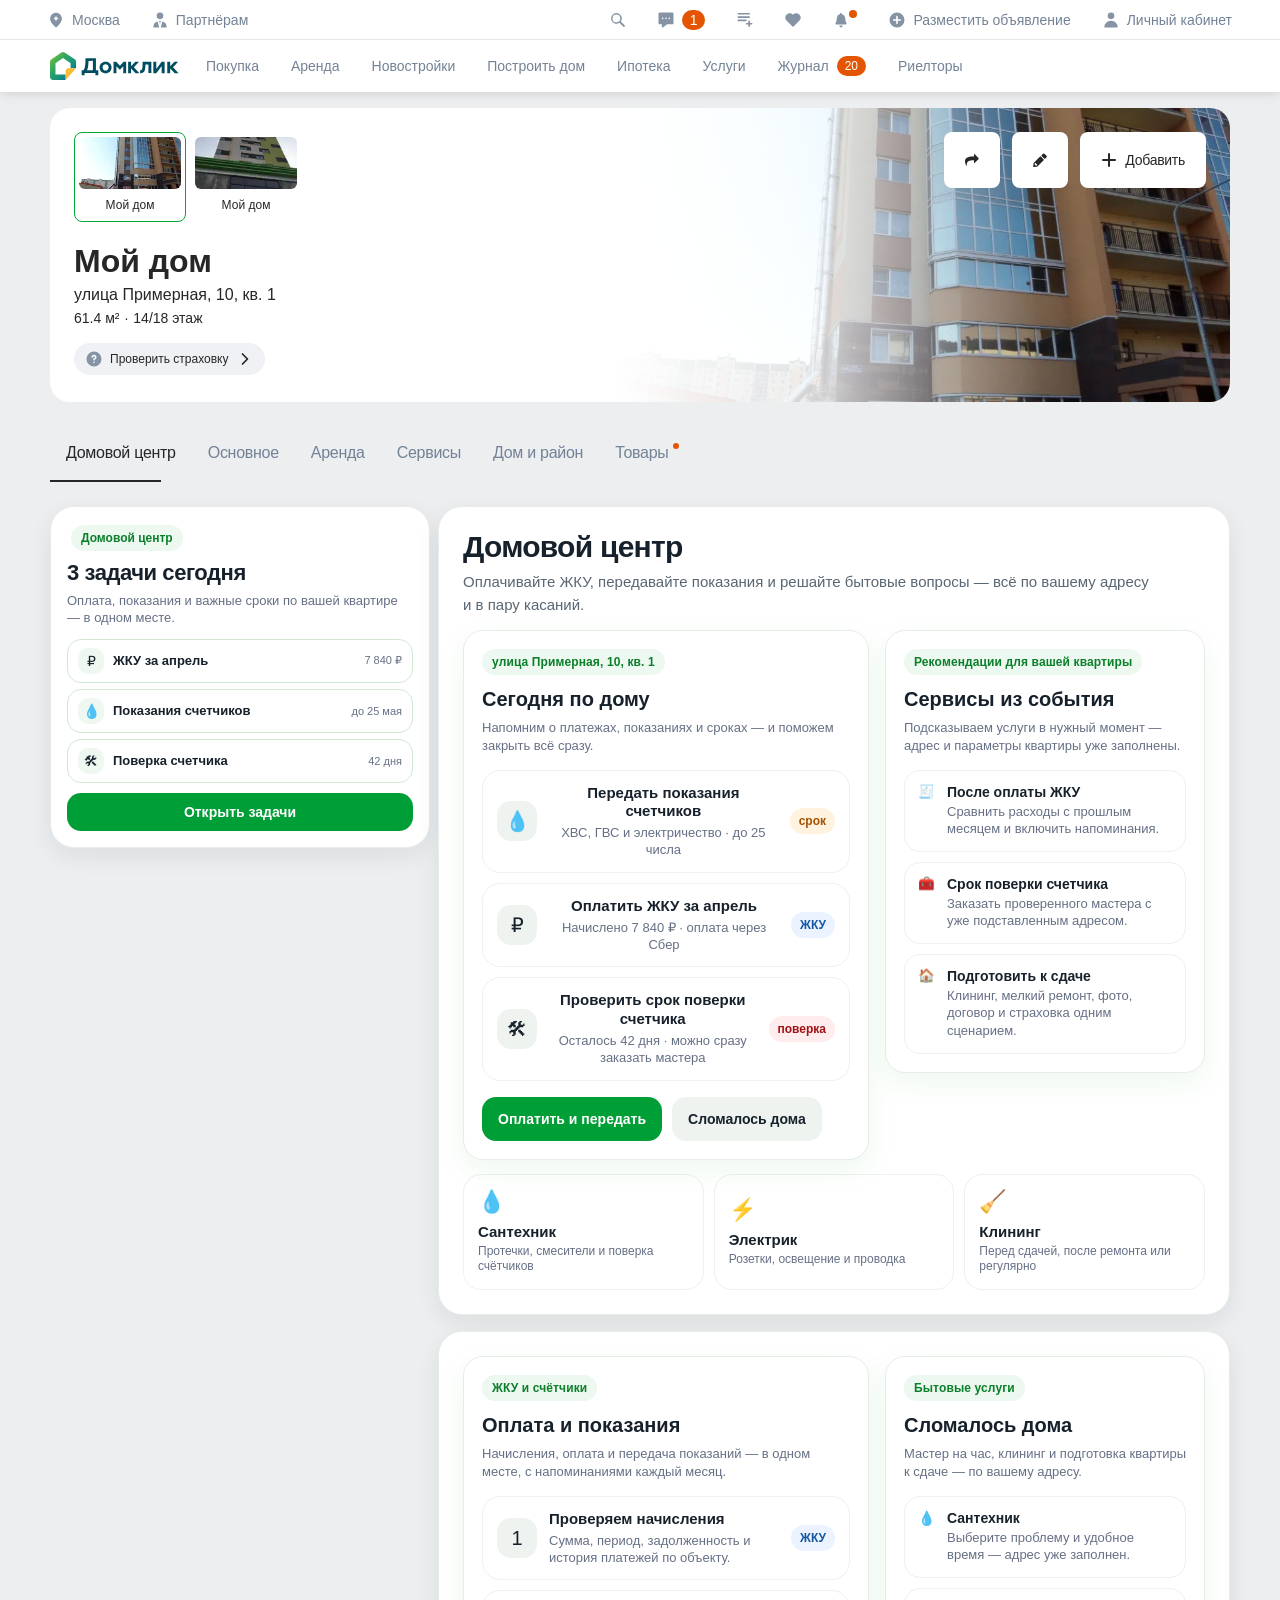
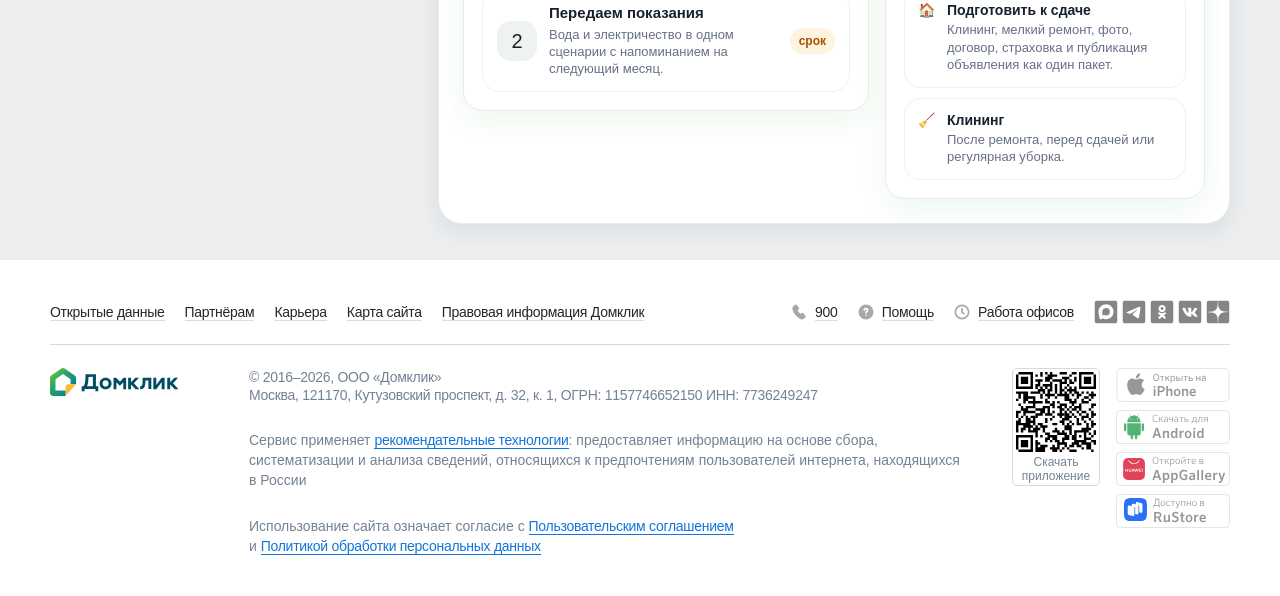
==== prototype/domclick_myhome_client.html @ 90a2da7d "Add client-facing version of prototype (no study annotations) domclick_myhome_client.html — то, что " ====
<!DOCTYPE html>
<!-- saved from url=(0064)https://domclick.ru/my-home?utm_term=menu_lk_dc&from=topline2020 --><html lang="ru" style="--toplineHeight: 92px;"><head><meta content="noindex, nofollow" name="robots"/><meta content="text/html; charset=utf-8" http-equiv="Content-Type"/><meta content="width=device-width,initial-scale=1" name="viewport"/><meta content="strict-origin-when-cross-origin" name="referrer"/><link crossorigin="" data-original-href="https://statics.dmclk.ru/" href="#" rel="preconnect"/><link as="font" crossorigin="" data-original-href="https://statics.dmclk.ru/rcf/fonts/SBSansText-Regular.woff2" href="#" rel="preload" type="font/woff2"/><link as="font" crossorigin="" data-original-href="https://statics.dmclk.ru/rcf/fonts/SBSansText-Medium.woff2" href="#" rel="preload" type="font/woff2"/><link as="font" crossorigin="" data-original-href="https://statics.dmclk.ru/rcf/fonts/SBSansText-SemiBold.woff2" href="#" rel="preload" type="font/woff2"/><link as="font" crossorigin="" data-original-href="https://statics.dmclk.ru/rcf/fonts/SBSansDisplay-SemiBold.woff2" href="#" rel="preload" type="font/woff2"/><link data-original-href="https://statics.dmclk.ru/rcf/icons/favicon.ico" href="#" rel="icon" sizes="32x32"/><link data-original-href="https://statics.dmclk.ru/rcf/icons/icon.svg" href="#" rel="icon" type="image/svg+xml"/><link data-original-href="https://statics.dmclk.ru/rcf/icons/apple-icon-180x180.png" href="#" rel="apple-touch-icon" sizes="180x180"/><meta content="#fff" name="theme-color"/><link data-original-href="https://domclick.ru/my-home/manifest.json" href="#" rel="x-disabled-manifest"/><title>Домклик - поиск, проверка и безопасная сделка с недвижимостью!</title><meta content="Найти, купить, снять квартиру, комнату, дом и коммерческую недвижимость. Объявления о продаже и аренде недвижимости от партнеров СберБанка и проверенных собственников. Бесплатное размещение объявлений." name="description"/><meta content="website" property="og:type"/><meta content="Домклик - поиск, проверка и безопасная сделка с недвижимостью!" property="og:site_name"/><meta content="" property="og:url"/><meta content="ru_RU" property="og:locale"/><meta content="Домклик - поиск, проверка и безопасная сделка с недвижимостью!" property="og:title"/><meta content="Найти, купить, снять квартиру, комнату, дом и коммерческую недвижимость. Объявления о продаже и аренде недвижимости от партнеров СберБанка и проверенных собственников. Бесплатное размещение объявлений." property="og:description"/><meta content="https://statics.dmclk.ru/rcf/pictures/seo_common.jpeg" property="og:image"/><meta content="1200" property="og:image:width"/><meta content="630" property="og:image:height"/><meta content="https://statics.dmclk.ru/rcf/pictures/seo_vk.jpeg" property="vk:image"/><meta content="https://statics.dmclk.ru/rcf/pictures/seo_tg.png" property="og:image"/><meta content="" property="article:tag"/><meta content="summary_large_image" name="twitter:card"/><meta content="Домклик - поиск, проверка и безопасная сделка с недвижимостью!" name="twitter:title"/><meta content="Найти, купить, снять квартиру, комнату, дом и коммерческую недвижимость. Объявления о продаже и аренде недвижимости от партнеров СберБанка и проверенных собственников. Бесплатное размещение объявлений." name="twitter:description"/><meta content="https://statics.dmclk.ru/rcf/pictures/seo_common.jpeg" property="twitter:image"/><link as="style" href="../Основное_files/vendors-7958b8ec_4960047172e5c5de9ebc.css" rel="preload"/><link as="style" href="../Основное_files/vendors-a6929530_ffeafd021aa7d124e6a7.css" rel="preload"/><link as="style" href="../Основное_files/vendors-204b1545_5a73cdccc390124bc0cb.css" rel="preload"/><link as="style" href="../Основное_files/vendors-2dca9293_71c8268afcb80563944d.css" rel="preload"/><link as="style" href="../Основное_files/vendors-536eaa00_b7d42dc5b33cae38c713.css" rel="preload"/><link as="style" data-original-href="https://statics.dmclk.ru/confer/2633/1309474/css/3816_ae1d25320908b0a89c8b.css" href="#" rel="preload"/><link as="style" href="../Основное_files/5879_aeb406b02d1d22bece61.css" rel="preload"/><link as="style" data-original-href="https://statics.dmclk.ru/confer/2633/1309474/css/1444_1a8099cc1116213e19fb.css" href="#" rel="preload"/><link as="style" data-original-href="https://statics.dmclk.ru/confer/2633/1309474/css/6949_925325622d3fd25fdd58.css" href="#" rel="preload"/><link as="style" href="../Основное_files/7840_604d4e7612a887731e3e.css" rel="preload"/><link as="style" href="../Основное_files/main_90a91e10c04c7fe572e3.css" rel="preload"/><link href="../Основное_files/vendors-536eaa00_b7d42dc5b33cae38c713.css" rel="stylesheet"/><link href="../Основное_files/vendors-2dca9293_71c8268afcb80563944d.css" rel="stylesheet"/><link href="../Основное_files/vendors-204b1545_5a73cdccc390124bc0cb.css" rel="stylesheet"/><link href="../Основное_files/vendors-a6929530_ffeafd021aa7d124e6a7.css" rel="stylesheet"/><link href="../Основное_files/vendors-7958b8ec_4960047172e5c5de9ebc.css" rel="stylesheet"/><link href="../Основное_files/main_90a91e10c04c7fe572e3.css" rel="stylesheet"/><meta content="extension" property="gosuslugi.plugin.extension.content"/><link href="../Основное_files/async-web-environment-layer_4ec8e3279fe365eb991e.css" rel="stylesheet" type="text/css"/><style type="text/css">.Header-module__header___Nr7LM__6-0-5{align-items:center;background-color:var(--color_bg_surface_primary,#fff);border-radius:24px 24px 0 0;box-sizing:border-box;display:flex;height:44px;justify-content:space-between;padding:12px 12px 0}.Header-module__header__text___WcnMU__6-0-5{padding:0 4px}.Header-module__header__text_wrapper___AtdVR__6-0-5{display:flex;justify-content:center;margin-left:32px;width:100%}.Header-module__header__button_icon___P9iKx__6-0-5{color:var(--color_icon_secondary_default,#8593a5)}@media (max-width:1023px){.Header-module__header___Nr7LM__6-0-5{border-radius:0}}</style><style type="text/css">.TabItem-module__tab___so4Wb__6-0-5{-webkit-touch-callout:none;align-content:center;-webkit-appearance:button;background-color:var(--color_bg_control_primary_default,#fff);border:none;box-shadow:none;box-sizing:border-box;color:inherit;cursor:pointer;display:flex;flex-direction:column;font:inherit;font-size:0;gap:4px;justify-content:center;margin:0;outline:none;text-decoration:none;-webkit-user-select:none;user-select:none}.TabItem-module__tab___so4Wb__6-0-5::-moz-focus-inner{border:none}.TabItem-module__tab___so4Wb__6-0-5:focus{outline:none}.TabItem-module__tab_text___vUxr6__6-0-5{color:var(--color_text_secondary,#738295)}.TabItem-module__tab___so4Wb__6-0-5:hover{cursor:pointer}.TabItem-module__tab_selected___-vess__6-0-5 .TabItem-module__tab_text___vUxr6__6-0-5{color:var(--color_text_success,#009532)}.TabItem-module__tab_selected___-vess__6-0-5 .TabItem-module__tab_icon___pOwdL__6-0-5{color:var(--color_bg_brand_default,#009e36)}</style><style type="text/css">.Tabbar-module__tabbar___f0tL8__6-0-5{align-content:center;border-top:1px solid #d5d8dc80;display:flex;height:56px;justify-content:space-around;padding:8px}.Tabbar-module__tabbar_icon___26Wi-__6-0-5{fill:var(--color_text_secondary,#738295);align-self:center;height:20px;width:20px}.Tabbar-module__tabbar_icon_selected___IWX4d__6-0-5{fill:var(--color_bg_brand_default,#009e36)}</style><style type="text/css">.ChatScreen-module__chat_screen___GWwCJ__6-0-5{align-items:center;align-self:stretch;display:flex;flex:1 0 0;flex-direction:column;justify-content:center;padding:12px 32px}.ChatScreen-module__chat_screen_title___CPkeO__6-0-5{margin-top:20px}.ChatScreen-module__chat_screen_subtitle___zyHCq__6-0-5{color:var(--color_text_secondary,#738295);margin-top:8px;text-align:center}.ChatScreen-module__chat_screen_button___BMntY__6-0-5{margin-top:24px;text-align:center;width:100%}</style><style type="text/css">.ErrorScreen-module__error_screen___Pj4NP__6-0-5{display:flex;flex-direction:column;height:100%;justify-content:center}.ErrorScreen-module__error_screen__img___iEBVK__6-0-5{align-self:center}.ErrorScreen-module__error_screen__title___rVWfC__6-0-5{margin-top:20px}.ErrorScreen-module__error_screen__button___BJYB5__6-0-5{margin-top:24px;width:100%}</style><style type="text/css">.styles-module__text___gB7aS__6-0-5{color:var(--color_text_secondary,#738295)}</style><style type="text/css">.ChatBody-module__chat___XaPZB__6-0-5{animation:ChatBody-module__fadeIn___TmK-K__6-0-5 .15s ease-in-out forwards;background-color:var(--color_bg_surface_primary,#fff);border-radius:24px 24px 0 24px;bottom:20px;box-shadow:0 8px 24px #2426291f;display:flex;flex-direction:column;height:675px;justify-content:space-between;position:fixed;right:76px;width:400px}.ChatBody-module__chat__body___Pw14w__6-0-5{display:flex;flex-direction:column;height:calc(100% - 56px);justify-content:space-between;overflow:auto}.ChatBody-module__chat__body_loader___Zo9VS__6-0-5,.ChatBody-module__chat__icon___Wk70X__6-0-5{align-items:center;display:flex;height:100%;justify-content:center;width:100%}@keyframes ChatBody-module__fadeIn___TmK-K__6-0-5{0%{opacity:0}to{opacity:1}}@media (max-width:1023px){.ChatBody-module__chat___XaPZB__6-0-5{border-radius:0;bottom:auto;height:100%!important;left:0;max-height:100%!important;min-height:100%!important;min-width:100vw!important;position:fixed!important;right:auto;top:0;transform:none;width:100%!important}}.ChatBody-module__assistant___rZXNs__6-0-5{align-items:center;display:flex;flex-direction:column;height:100%;justify-content:center}</style><style type="text/css">.ChatButton-module__chat_button___gmBuv__6-0-5{background-color:var(--color_bg_surface_inverse,#262626);border-radius:8px;box-shadow:#2426291f;color:#fff;cursor:pointer;display:block;height:56px;position:relative;-webkit-user-select:none;user-select:none;width:56px}.ChatButton-module__chat_button___gmBuv__6-0-5:after,.ChatButton-module__chat_button___gmBuv__6-0-5:before{background-position:50%;background-repeat:no-repeat;border-radius:5px;content:"";display:block;height:100%;left:0;position:absolute;top:0;transition:opacity .15s ease-in-out ease;width:100%}.ChatButton-module__chat_button___gmBuv__6-0-5:before{background-image:url("data:image/svg+xml;charset=utf-8,%3Csvg width='18' height='18' fill='none' xmlns='http://www.w3.org/2000/svg'%3E%3Cpath fill-rule='evenodd' clip-rule='evenodd' d='M1.5 0A1.5 1.5 0 0 0 0 1.5v11A1.5 1.5 0 0 0 1.5 14H4v3a1 1 0 0 0 1.625.78L10.35 14H16.5a1.5 1.5 0 0 0 1.5-1.5v-11A1.5 1.5 0 0 0 16.5 0h-15ZM5 8a1 1 0 1 0 0-2 1 1 0 0 0 0 2Zm4 0a1 1 0 1 0 0-2 1 1 0 0 0 0 2Zm5-1a1 1 0 1 1-2 0 1 1 0 0 1 2 0Z' fill='%23fff'/%3E%3C/svg%3E");background-position:50%;opacity:1}.ChatButton-module__chat_button___gmBuv__6-0-5:after{background-image:url("data:image/svg+xml;charset=utf-8,%3Csvg width='16' height='16' fill='none' xmlns='http://www.w3.org/2000/svg'%3E%3Cpath fill-rule='evenodd' clip-rule='evenodd' d='M14.561 14.718a1.081 1.081 0 0 0-.047-1.459L2.494 1.24a.925.925 0 0 0-1.368.044 1.081 1.081 0 0 0 .047 1.458l12.02 12.02a.925.925 0 0 0 1.368-.043Z' fill='%23fff'/%3E%3Cpath fill-rule='evenodd' clip-rule='evenodd' d='M1.44 14.718a1.081 1.081 0 0 1 .046-1.459L13.507 1.24a.925.925 0 0 1 1.367.044 1.081 1.081 0 0 1-.047 1.458L2.807 14.76a.925.925 0 0 1-1.368-.043Z' fill='%23fff'/%3E%3C/svg%3E");opacity:0}.ChatButton-module__chat_button___gmBuv__6-0-5.ChatButton-module__open___PxVAh__6-0-5{border-bottom-left-radius:0;border-top-left-radius:0}.ChatButton-module__chat_button___gmBuv__6-0-5.ChatButton-module__open___PxVAh__6-0-5:before{opacity:0}.ChatButton-module__chat_button___gmBuv__6-0-5.ChatButton-module__open___PxVAh__6-0-5:after{opacity:1}.ChatButton-module__chat_button___gmBuv__6-0-5.ChatButton-module__open___PxVAh__6-0-5 .ChatButton-module__unreadCount___V7PXx__6-0-5{opacity:0}@media screen and (max-width:(max-width:767px)){.ChatButton-module__chat_button___gmBuv__6-0-5.ChatButton-module__open___PxVAh__6-0-5:after,.ChatButton-module__chat_button___gmBuv__6-0-5.ChatButton-module__open___PxVAh__6-0-5:before,.ChatButton-module__chat_button___gmBuv__6-0-5:after,.ChatButton-module__chat_button___gmBuv__6-0-5:before{transition:none}}@media (max-width:1023px){.ChatButton-module__chat_button___gmBuv__6-0-5.ChatButton-module__open___PxVAh__6-0-5{display:none}}</style><style type="text/css">.Main-module__chat___rSINW__6-0-5{animation:Main-module__chatButtonFadeIn___nBdVK__6-0-5 .15s ease-in-out forwards;bottom:20px;display:block;left:auto;position:fixed;right:20px;top:auto;z-index:1001}.Main-module__chat__hide___zLqoi__6-0-5{animation:none;opacity:0;z-index:-1}.Main-module__chat__open___8CD4b__6-0-5{z-index:1400!important}@keyframes Main-module__chatButtonFadeIn___nBdVK__6-0-5{0%{opacity:0;z-index:-1}to{opacity:1;z-index:1001}}</style><link href="../Основное_files/async-home-page_8d88038f572aa24e29ca.css" rel="stylesheet" type="text/css"/><style>.lfl-loader--14-2-10{margin:100px auto;width:32px}</style><style>.ldr-root-389-9-0-4{display:inline-block}.ldr-root-389-9-0-4.ldr-extra-large-d37-9-0-4{height:48px;width:48px}.ldr-root-389-9-0-4.ldr-large-7c8-9-0-4{height:32px;width:32px}.ldr-root-389-9-0-4.ldr-medium-22c-9-0-4{height:24px;width:24px}.ldr-root-389-9-0-4.ldr-small-9bd-9-0-4{height:16px;width:16px}.ldr-root-389-9-0-4 .ldr-svg-a4e-9-0-4{animation:ldr-svgRotate-911-9-0-4 1.6s linear infinite}.ldr-root-389-9-0-4 .ldr-svg-a4e-9-0-4 .ldr-circle-inner-a36-9-0-4,.ldr-root-389-9-0-4 .ldr-svg-a4e-9-0-4 .ldr-circle-outer-0a7-9-0-4{fill:transparent;stroke-dashoffset:30;stroke-width:5px}.ldr-root-389-9-0-4 .ldr-svg-a4e-9-0-4 .ldr-circle-inner-a36-9-0-4{animation:ldr-circleBorder-1ef-9-0-4 3.2s linear infinite;stroke:var(--color_border_success_default,#00a739);stroke-dasharray:180;stroke-linecap:round;transform-origin:center}.ldr-root-389-9-0-4.ldr-brand-465-9-0-4 .ldr-svg-a4e-9-0-4 .ldr-circle-inner-a36-9-0-4{stroke:var(--color_bg_brand_default,#009e36)}.ldr-root-389-9-0-4.ldr-inverse-368-9-0-4 .ldr-svg-a4e-9-0-4 .ldr-circle-inner-a36-9-0-4{stroke:var(--color_bg_control_primary_default,#fff)}.ldr-root-389-9-0-4.ldr-dark-a4c-9-0-4 .ldr-svg-a4e-9-0-4 .ldr-circle-inner-a36-9-0-4{stroke:var(--color_bg_accent_neutral_contrast,#636f7f)}.ldr-root-389-9-0-4.ldr-warning-7d7-9-0-4 .ldr-svg-a4e-9-0-4 .ldr-circle-inner-a36-9-0-4{stroke:var(--color_bg_accent_warning_contrast,#fdc426)}.ldr-root-389-9-0-4.ldr-error-d29-9-0-4 .ldr-svg-a4e-9-0-4 .ldr-circle-inner-a36-9-0-4{stroke:var(--color_bg_accent_critical_contrast,#e35502)}.ldr-root-389-9-0-4.ldr-neutral-43c-9-0-4 .ldr-svg-a4e-9-0-4 .ldr-circle-inner-a36-9-0-4{stroke:var(--color_bg_accent_info_contrast,#1175da)}@keyframes ldr-svgRotate-911-9-0-4{0%{transform:rotate(0)}to{transform:rotate(1turn)}}@keyframes ldr-circleBorder-1ef-9-0-4{0%{stroke-dashoffset:30}50%{stroke-dashoffset:180;transform:rotate(180deg)}to{stroke-dashoffset:30;transform:rotate(1turn)}}</style><style>.tpln-CookieAlert-text--12-2-0{font:400 14px/20px SBSans,sans-serif;letter-spacing:normal;margin:0;padding:0;text-decoration:none;text-indent:0;text-shadow:none;text-transform:none}.tpln-CookieAlert-root--12-2-0{background:var(--color_bg_surface_primary,#fff);bottom:0;box-shadow:0 2px 16px rgba(36,38,41,.16);left:0;padding-bottom:16px;padding-top:16px;position:fixed;right:0;z-index:7000}@media (max-width:767px){.tpln-CookieAlert-root--12-2-0{bottom:auto;flex-direction:column;top:0;z-index:1210}}.tpln-CookieAlert-inner--12-2-0{box-sizing:border-box;max-width:1280px;min-width:320px;padding:0 16px}@media (min-width:768px){.tpln-CookieAlert-inner--12-2-0{padding:0 34px}}@media (min-width:1280px){.tpln-CookieAlert-inner--12-2-0{padding:0 50px}}.tpln-CookieAlert-inner--12-2-0{align-items:center;display:flex;margin:0 auto}@media (max-width:767px){.tpln-CookieAlert-inner--12-2-0{flex-direction:column}}.tpln-CookieAlert-text--12-2-0{color:var(--color_text_primary,#262626);flex-grow:1}@media (max-width:360px){.tpln-CookieAlert-text--12-2-0{letter-spacing:-.5px}}.tpln-CookieAlert-spoilerIntro--12-2-0{line-height:40px}@media (max-width:767px){.tpln-CookieAlert-spoilerIntro--12-2-0{line-height:20px}}.tpln-CookieAlert-spoilerFull--12-2-0{color:var(--color_text_secondary,#738295);margin-top:-6px}@media (max-width:767px){.tpln-CookieAlert-spoilerFull--12-2-0{margin-bottom:8px;margin-top:0}}.tpln-CookieAlert-spoilerButton--12-2-0{margin-left:8px}@media (max-width:767px){.tpln-CookieAlert-spoilerButton--12-2-0{display:block;margin:8px 0}}.tpln-CookieAlert-button--12-2-0{margin-left:40px}@media (max-width:767px){.tpln-CookieAlert-button--12-2-0{margin-left:0;margin-top:8px}}.tpln-Content-wrapper--12-2-0{text-align:left;width:310px}.tpln-Content-gradient--12-2-0{background:linear-gradient(133.28deg,#6bbd3f 10.67%,#209a73 55.57%,#0276a2 83.11%),linear-gradient(0deg,#242629,#242629);background-clip:text;-webkit-background-clip:text;color:transparent;display:block}.tpln-Content-text--12-2-0{color:#737476;margin-top:8px}.tpln-Content-text--12-2-0 a span{border-bottom:none}.tpln-CallConsultationHint-hint--12-2-0{padding:24px 16px;position:relative;z-index:1}.tpln-CallConsultationHint-close--12-2-0{color:var(--color_icon_secondary_default,#8593a5);cursor:pointer;padding:10px;position:absolute;right:0;top:0;z-index:1}.tpln-CallMe-header--12-2-0{color:var(--color_text_primary,#262626);font:500 14px/20px SBSans,sans-serif;letter-spacing:normal;margin:0;padding:0;text-decoration:none;text-indent:0;text-shadow:none;text-transform:none}.tpln-CallMe-root--12-2-0{box-shadow:none;box-sizing:border-box;outline:none}.tpln-CallMe-root--12-2-0::-moz-focus-inner{border:none}.tpln-CallMe-root--12-2-0:focus{outline:none}.tpln-CallMe-root--12-2-0{background:var(--color_bg_surface_primary,#fff);bottom:0;display:block;left:0;padding:8px 12px 4px;position:sticky;right:0;text-decoration:none;z-index:1}@media (max-width:767px){.tpln-CallMe-root--12-2-0{margin-top:8px;padding-bottom:16px;position:fixed}}.tpln-CallMe-banner--12-2-0{align-items:center;background:#f1f9f4;border-radius:12px;display:flex;justify-content:space-between;padding:8px 12px}@media (max-width:767px){.tpln-CallMe-banner--12-2-0{padding:12px 16px}}.tpln-CallMe-header--12-2-0{padding-right:12px}.tpln-CallMe-icon--12-2-0{margin-right:6px}.tpln-wallet-wallet--12-2-0{color:var(--color_text_brand_default,#009532);font-size:14px;margin-left:auto}.tpln-collapsibleChildren-hidden--12-2-0{display:none}.tpln-navItem-item--12-2-0{box-shadow:none;box-sizing:border-box;outline:none}.tpln-navItem-item--12-2-0::-moz-focus-inner{border:none}.tpln-navItem-item--12-2-0:focus{outline:none}.tpln-navItem-text--12-2-0{color:var(--color_text_primary,#262626);font:500 14px/20px SBSans,sans-serif;letter-spacing:normal;margin:0;padding:0;text-decoration:none;text-indent:0;text-shadow:none;text-transform:none}.tpln-navItem-root--12-2-0{height:100%}.tpln-navItem-root--12-2-0.tpln-navItem-adfox--12-2-0 .tpln-navItem-item--12-2-0 .tpln-navItem-itemContent--12-2-0{cursor:default}.tpln-navItem-root--12-2-0.tpln-navItem-pushRight--12-2-0{margin-left:auto}.tpln-navItem-root--12-2-0.tpln-navItem-hide--12-2-0{display:none}.tpln-navItem-root--12-2-0.tpln-navItem-chat--12-2-0{min-width:48px}.tpln-navItem-root--12-2-0.tpln-navItem-notifications--12-2-0{min-width:48px;position:static}@media (max-width:1279px){.tpln-navItem-root--12-2-0.tpln-navItem-newOffer--12-2-0 .tpln-navItem-icon--12-2-0{color:var(--color_icon_brand_default,#009e36)}}.tpln-navItem-item--12-2-0{-webkit-tap-highlight-color:transparent;-webkit-touch-callout:none;display:block;height:100%;position:relative;text-decoration:none;-webkit-user-select:none;user-select:none}.tpln-navItem-itemContent--12-2-0{align-items:center;color:var(--color_text_secondary,#738295);cursor:pointer;display:flex;height:100%;justify-content:center;padding:0 16px;position:relative;text-decoration:none;text-overflow:ellipsis;transition:background-color .3s ease-in-out,color .3s ease-in-out}@media (max-width:1080px){.tpln-navItem-itemContent--12-2-0{padding:0 12px}}@media (max-width:375px){.tpln-navItem-itemContent--12-2-0{padding:0 12px}}.tpln-navItem-itemContent--12-2-0 .tpln-navItem-icon--12-2-0{color:var(--color_icon_secondary_default,#8593a5)}.tpln-navItem-itemContent--12-2-0 .tpln-navItem-text--12-2-0{line-height:19px}.tpln-navItem-title--12-2-0{align-items:center;display:flex;position:relative;width:max-content}.tpln-navItem-title--12-2-0:after{background-color:var(--color_text_success,#009532);bottom:-16px;content:"";display:block;height:2px;opacity:0;position:absolute;transition:opacity .3s ease-in-out;width:100%}.tpln-navItem-in-header--12-2-0{height:40px}@media (max-width:767px){.tpln-navItem-in-header--12-2-0{height:100%}}@media (-ms-high-contrast:active),(hover:hover),all and (-ms-high-contrast:none){.tpln-navItem-in-header--12-2-0:hover>.tpln-navItem-itemContent--12-2-0:not(.tpln-navItem-isActive--12-2-0){background-color:var(--color_bg_accent_success_hover,#ccf1d9);color:var(--color_text_primary,#262626)}.tpln-navItem-in-header--12-2-0:hover>.tpln-navItem-itemContent--12-2-0:not(.tpln-navItem-isActive--12-2-0) .tpln-navItem-icon--12-2-0{color:var(--color_icon_secondary_hover,#738295)}}.tpln-navItem-in-header--12-2-0:focus-visible>.tpln-navItem-itemContent--12-2-0:not(.tpln-navItem-isActive--12-2-0){background-color:var(--color_bg_accent_success_hover,#ccf1d9);color:var(--color_text_primary,#262626)}.tpln-navItem-in-header--12-2-0:focus-visible>.tpln-navItem-itemContent--12-2-0:not(.tpln-navItem-isActive--12-2-0) .tpln-navItem-icon--12-2-0{color:var(--color_icon_secondary_hover,#738295)}@media (-ms-high-contrast:active),(hover:hover),all and (-ms-high-contrast:none){.tpln-navItem-in-header--12-2-0 .tpln-navItem-in-submenu--12-2-0:hover>.tpln-navItem-itemContent--12-2-0:not(.tpln-navItem-isActive--12-2-0){background-color:var(--color_bg_accent_success_hover,#ccf1d9);color:var(--color_text_primary,#262626)}.tpln-navItem-in-header--12-2-0 .tpln-navItem-in-submenu--12-2-0:hover>.tpln-navItem-itemContent--12-2-0:not(.tpln-navItem-isActive--12-2-0) .tpln-navItem-icon--12-2-0{color:var(--color_icon_secondary_hover,#738295)}}.tpln-navItem-in-header--12-2-0 .tpln-navItem-in-submenu--12-2-0 .tpln-navItem-itemContent--12-2-0{color:var(--color_text_secondary,#738295)}.tpln-navItem-in-header--12-2-0 .tpln-navItem-in-submenu--12-2-0 .tpln-navItem-icon--12-2-0{color:var(--color_icon_secondary_default,#8593a5)}.tpln-navItem-in-header--12-2-0 .tpln-navItem-in-submenu--12-2-0:focus-visible>.tpln-navItem-itemContent--12-2-0:not(.tpln-navItem-isActive--12-2-0){background-color:var(--color_bg_accent_success_hover,#ccf1d9);color:var(--color_text_primary,#262626)}.tpln-navItem-in-header--12-2-0 .tpln-navItem-in-submenu--12-2-0:focus-visible>.tpln-navItem-itemContent--12-2-0:not(.tpln-navItem-isActive--12-2-0) .tpln-navItem-icon--12-2-0{color:var(--color_icon_secondary_hover,#738295)}.tpln-navItem-in-footer--12-2-0{height:100%;position:static;text-decoration:none}@media (-ms-high-contrast:active),(hover:hover),all and (-ms-high-contrast:none){.tpln-navItem-in-footer--12-2-0:hover .tpln-navItem-itemContent--12-2-0{color:var(--color_text_primary,#262626)}.tpln-navItem-in-footer--12-2-0:hover .tpln-navItem-title--12-2-0:after{opacity:1}}.tpln-navItem-in-footer--12-2-0:focus-visible .tpln-navItem-itemContent--12-2-0{color:var(--color_text_primary,#262626)}.tpln-navItem-in-footer--12-2-0:focus-visible .tpln-navItem-title--12-2-0:after{opacity:1}.tpln-navItem-in-footer--12-2-0 .tpln-navItem-isActive--12-2-0,.tpln-navItem-in-footer--12-2-0 .tpln-navItem-isActive--12-2-0:hover{background-color:inherit;color:var(--color_text_success,#009532)}.tpln-navItem-in-footer--12-2-0 .tpln-navItem-isActive--12-2-0 .tpln-navItem-title--12-2-0:after,.tpln-navItem-in-footer--12-2-0 .tpln-navItem-isActive--12-2-0:hover .tpln-navItem-title--12-2-0:after{opacity:1}.tpln-navItem-in-footer--mobile--12-2-0{overflow:hidden}.tpln-navItem-in-footer--mobile--12-2-0 .tpln-navItem-text--12-2-0{background-image:linear-gradient(to right,var(--color_border_input_default,#a8b4bd) 0,var(--color_border_input_default,#a8b4bd) 100%);background-position:0 100%;background-repeat:repeat-x;background-size:100% 1px;color:var(--color_text_inverse_primary,#fff);overflow:hidden;text-overflow:ellipsis}.tpln-navItem-in-footer--mobile--12-2-0 .tpln-navItem-icon--12-2-0{color:var(--color_icon_inverse_default,#fff)}.tpln-navItem-in-submenu--12-2-0 .tpln-navItem-itemContent--12-2-0{font-weight:400;height:40px;justify-content:left;padding:0 16px}.tpln-navItem-in-mobile-menu--12-2-0 .tpln-navItem-itemContent--12-2-0,.tpln-navItem-in-mobile-menu-burger--12-2-0 .tpln-navItem-itemContent--12-2-0,.tpln-navItem-in-mobile-menu-login--12-2-0 .tpln-navItem-itemContent--12-2-0,.tpln-navItem-in-mobile-menu-user--12-2-0 .tpln-navItem-itemContent--12-2-0{justify-content:space-between;min-height:52px}.tpln-navItem-in-mobile-menu--12-2-0 .tpln-navItem-itemContent--12-2-0 .tpln-navItem-text--12-2-0,.tpln-navItem-in-mobile-menu-burger--12-2-0 .tpln-navItem-itemContent--12-2-0 .tpln-navItem-text--12-2-0,.tpln-navItem-in-mobile-menu-login--12-2-0 .tpln-navItem-itemContent--12-2-0 .tpln-navItem-text--12-2-0,.tpln-navItem-in-mobile-menu-user--12-2-0 .tpln-navItem-itemContent--12-2-0 .tpln-navItem-text--12-2-0{overflow:hidden;text-overflow:ellipsis}.tpln-navItem-in-mobile-menu--12-2-0{height:52px}.tpln-navItem-in-mobile-menu-login--12-2-0 .tpln-navItem-itemContent--12-2-0,.tpln-navItem-in-mobile-menu-user--12-2-0 .tpln-navItem-itemContent--12-2-0{justify-content:flex-start}.tpln-navItem-hasOpener--12-2-0{padding-right:0}.tpln-navItem-isActive--12-2-0{background-color:var(--color_bg_accent_success_active,#bbedcc);color:var(--color_text_primary,#262626)}.tpln-navItem-isActive--12-2-0 .tpln-navItem-icon--12-2-0{color:var(--color_text_primary,#262626);width:16px}.tpln-navItem-onlyContent--12-2-0{padding:0 10px}.tpln-navItem-location--12-2-0 .tpln-navItem-text--12-2-0{margin-right:auto}.tpln-navItem-chat--12-2-0{padding:0}.tpln-navItem-notifications--12-2-0{padding:0;position:static}.tpln-navItem-text--12-2-0{color:inherit;white-space:nowrap}.tpln-navItem-icon--12-2-0{transition:color .3s ease-in-out}.tpln-navItem-icon--12-2-0+.tpln-navItem-text--12-2-0{margin-left:8px}.tpln-navItem-arrowOpener--12-2-0{align-items:center;display:flex;height:52px;padding:0 16px;transition:transform .3s ease-in-out}.tpln-navItem-arrowOpener--12-2-0.tpln-navItem-active--12-2-0{transform:rotate(180deg)}.tpln-navItem-badge--12-2-0{display:inline-flex;margin-left:8px}@media (max-width:767px){.tpln-navItem-badge--12-2-0{margin-right:auto}}.tpln-navItem-badgeNewWrap--12-2-0{display:inline-flex;margin-left:8px}@media (max-width:767px){.tpln-navItem-badgeNewWrap--12-2-0{margin-right:auto}}@media (min-width:768px){.tpln-navItem-badgeNewWrap--12-2-0{display:none}}.tpln-navItem-badgeTextWrap--12-2-0{display:inline-flex;margin-left:8px}.tpln-adfox-banner--topline--12-2-0{height:36px;margin:0 6px;width:100px}@media (max-width:767px){.tpln-adfox-banner--topline--12-2-0{width:auto}}.tpln-adfox-banner--new-buildings--12-2-0{cursor:default;height:100%;margin:0;width:100%}.tpln-adfox-banner--new-buildings--12-2-0 .tpln-adfox-container--12-2-0{height:100%;width:100%}.tpln-SberElk-sberElk--12-2-0{padding:0 16px}@media (max-width:767px){.tpln-SberElk-sberElk--12-2-0{padding:0 12px}}.tpln-mobileMenu-link--12-2-0{color:var(--color_text_primary,#262626);font:400 14px/20px SBSans,sans-serif;letter-spacing:normal;margin:0;padding:0;text-indent:0;text-shadow:none;text-transform:none}.tpln-mobileMenu-mobileMenu--12-2-0{overflow-x:hidden;padding-bottom:40px;position:relative;z-index:1}.tpln-mobileMenu-mobileMenu--12-2-0.tpln-mobileMenu-inModal--12-2-0{padding-top:var(--toplineHeight)}@media (max-width:767px){.tpln-mobileMenu-mobileMenu--12-2-0.tpln-mobileMenu-show--12-2-0{transform:translateX(0)}.tpln-mobileMenu-mobileMenu--12-2-0.tpln-mobileMenu-transition--12-2-0{transition:transform .32s,top .32s,padding-top .32s}}.tpln-mobileMenu-mobileNav--12-2-0{background-color:var(--color_bg_surface_primary,#fff);left:0;max-height:calc(100% - var(--toplineHeight));min-height:calc(100% - var(--toplineHeight));padding-top:0;position:fixed;top:var(--toplineHeight);transform:translateX(-100%);width:100%}.tpln-mobileMenu-itemButton--12-2-0{padding:8px 16px}.tpln-mobileMenu-itemButton--12-2-0:first-child{padding-top:16px}@media (max-width:767px){.tpln-mobileMenu-itemButton--12-2-0{padding:8px 12px}}.tpln-mobileMenu-delimiter--12-2-0{height:17px;position:relative}.tpln-mobileMenu-delimiter--12-2-0:after{background-color:var(--color_component_divider_default,#d5d8dc);content:"";display:block;height:1px;left:16px;position:absolute;right:16px;top:8px}.tpln-mobileMenu-link--12-2-0{border-bottom:1px solid rgba(var(--color_bg_brand_default,#009e36),.4);color:var(--color_bg_brand_default,#009e36);text-decoration:none}.tpln-adfoxCap-root--12-2-0 .tpln-adfoxCap-preview--12-2-0 .tpln-adfoxCap-description--12-2-0{color:var(--color_text_primary,#262626);font:400 14px/20px SBSans,sans-serif;letter-spacing:normal;margin:0;padding:0;text-decoration:none;text-indent:0;text-shadow:none;text-transform:none}.tpln-adfoxCap-root--12-2-0 .tpln-adfoxCap-preview--12-2-0 .tpln-adfoxCap-header--12-2-0{color:var(--color_text_primary,#262626);font:600 20px/28px SBSansDisplay,sans-serif;letter-spacing:normal;margin:0;padding:0;text-decoration:none;text-indent:0;text-shadow:none;text-transform:none}.tpln-adfoxCap-root--12-2-0{box-shadow:none;box-sizing:border-box;outline:none}.tpln-adfoxCap-root--12-2-0::-moz-focus-inner{border:none}.tpln-adfoxCap-root--12-2-0:focus{outline:none}.tpln-adfoxCap-root--12-2-0{background-color:var(--color_bg_surface_primary,#fff);border:1px solid var(--color_border_surface,#d5d8dc);border-radius:5px;box-shadow:0 0 0 0 rgba(36,38,41,.12);display:block;height:324px;left:0;padding:24px 0 0 24px;position:absolute;right:0;text-decoration:none;top:0;transition:border-color .3s ease-in-out;z-index:2}@media (-ms-high-contrast:active),(hover:hover),all and (-ms-high-contrast:none){.tpln-adfoxCap-root--12-2-0:hover{border-color:transparent}.tpln-adfoxCap-root--12-2-0:hover:before{opacity:1}.tpln-adfoxCap-root--12-2-0:hover .tpln-adfoxCap-description--12-2-0{color:var(--color_text_primary,#262626)}}.tpln-adfoxCap-root--12-2-0:focus-visible{border-color:transparent}.tpln-adfoxCap-root--12-2-0:focus-visible:before{opacity:1}.tpln-adfoxCap-root--12-2-0:focus-visible .tpln-adfoxCap-description--12-2-0{color:var(--color_text_primary,#262626)}.tpln-adfoxCap-root--12-2-0:before{border-radius:5px;bottom:0;box-shadow:0 2px 16px 0 rgba(36,38,41,.12);content:" ";left:0;opacity:0;position:absolute;right:0;top:0;transition:opacity .3s;z-index:-1}.tpln-adfoxCap-root--12-2-0 .tpln-adfoxCap-preview--12-2-0{text-align:left;width:75%;z-index:1}.tpln-adfoxCap-root--12-2-0 .tpln-adfoxCap-preview--12-2-0 .tpln-adfoxCap-header--12-2-0{margin-bottom:4px}.tpln-adfoxCap-root--12-2-0 .tpln-adfoxCap-preview--12-2-0 .tpln-adfoxCap-description--12-2-0{color:var(--color_text_secondary,#738295);margin-bottom:16px}.tpln-adfoxCap-root--12-2-0 .tpln-adfoxCap-scene--12-2-0{align-items:flex-end;border-radius:5px;bottom:0;display:flex;height:234px;justify-content:flex-end;overflow:hidden;position:absolute;right:0;width:202px;z-index:-1}.tpln-adfoxCap-root--12-2-0 .tpln-adfoxCap-scene--12-2-0 .tpln-adfoxCap-frontImage--12-2-0{height:220px;width:143px;z-index:1}.tpln-adfoxCap-root--12-2-0 .tpln-adfoxCap-scene--12-2-0 .tpln-adfoxCap-backImage--12-2-0{bottom:-2px;height:100%;position:absolute;right:0;width:100%}@media (min-width:768px) and (max-width:1023px){.tpln-adfoxCap-root--12-2-0 .tpln-adfoxCap-scene--12-2-0{height:183px;width:157px}.tpln-adfoxCap-root--12-2-0 .tpln-adfoxCap-scene--12-2-0 .tpln-adfoxCap-front-image--12-2-0{height:172px;width:118px}}@media (max-width:767px){.tpln-adfoxCap-root--12-2-0 .tpln-adfoxCap-scene--12-2-0{display:none}}.tpln-rentPromo-promo--12-2-0{border:1px solid var(--color_border_surface,#d5d8dc);border-radius:5px;box-shadow:0 0 0 0 rgba(36,38,41,.12);box-sizing:border-box;height:316px;overflow:hidden;padding:24px;position:relative;transition:border-color .3s ease-in-out}.tpln-rentPromo-promo--12-2-0 .tpln-rentPromo-title--12-2-0{margin-bottom:4px}.tpln-rentPromo-promo--12-2-0 .tpln-rentPromo-features--12-2-0{list-style:disc;margin:0 0 0 22px;padding:0}.tpln-rentPromo-promo--12-2-0 .tpln-rentPromo-featureItem--12-2-0,.tpln-rentPromo-promo--12-2-0 .tpln-rentPromo-features--12-2-0 li{color:var(--color_text_secondary,#738295)}.tpln-rentPromo-promo--12-2-0 .tpln-rentPromo-image--12-2-0{bottom:-5px;height:208px;position:absolute;right:-1px;width:181px;z-index:0}@media (max-width:1023px){.tpln-rentPromo-promo--12-2-0 .tpln-rentPromo-image--12-2-0{height:auto;width:50%}}.tpln-rentPromo-promo--12-2-0 .tpln-rentPromo-button--12-2-0{margin-top:16px}.tpln-adItem-header--12-2-0{font:500 14px/20px SBSans,sans-serif}.tpln-adItem-adItem--12-2-0.tpln-adItem-large--12-2-0 .tpln-adItem-textBlock--12-2-0,.tpln-adItem-header--12-2-0,.tpln-adItem-text--12-2-0{color:var(--color_text_primary,#262626);letter-spacing:normal;margin:0;padding:0;text-decoration:none;text-indent:0;text-shadow:none;text-transform:none}.tpln-adItem-adItem--12-2-0.tpln-adItem-large--12-2-0 .tpln-adItem-textBlock--12-2-0,.tpln-adItem-text--12-2-0{font:400 14px/20px SBSans,sans-serif}.tpln-adItem-adItem--12-2-0.tpln-adItem-large--12-2-0 .tpln-adItem-header--12-2-0{color:var(--color_text_primary,#262626);font:600 18px/24px SBSansDisplay,sans-serif;letter-spacing:normal;margin:0;padding:0;text-decoration:none;text-indent:0;text-shadow:none;text-transform:none}.tpln-adItem-adItem--12-2-0{height:152px;margin:10px;position:relative}.tpln-adItem-adfox--12-2-0{height:324px}.tpln-adItem-adItem--12-2-0.tpln-adItem-width-small--12-2-0,.tpln-adItem-columnItems--12-2-0.tpln-adItem-width-small--12-2-0{width:calc(25% - 20px)}@media (max-width:1279px){.tpln-adItem-adItem--12-2-0.tpln-adItem-width-small--12-2-0,.tpln-adItem-columnItems--12-2-0.tpln-adItem-width-small--12-2-0{width:calc(33.33333% - 28px)}}.tpln-adItem-adItem--12-2-0.tpln-adItem-width-medium--12-2-0,.tpln-adItem-columnItems--12-2-0.tpln-adItem-width-medium--12-2-0{width:calc(33.33333% - 20px)}@media (max-width:1279px){.tpln-adItem-adItem--12-2-0.tpln-adItem-width-medium--12-2-0,.tpln-adItem-columnItems--12-2-0.tpln-adItem-width-medium--12-2-0{width:calc(33.33333% - 28px)}}.tpln-adItem-adItem--12-2-0.tpln-adItem-width-large--12-2-0,.tpln-adItem-columnItems--12-2-0.tpln-adItem-width-large--12-2-0{width:calc(50% - 20px)}@media (max-width:1279px){.tpln-adItem-adItem--12-2-0.tpln-adItem-width-large--12-2-0,.tpln-adItem-columnItems--12-2-0.tpln-adItem-width-large--12-2-0{width:calc(50% - 28px)}}.tpln-adItem-link--12-2-0{box-shadow:none;box-sizing:border-box;outline:none}.tpln-adItem-link--12-2-0::-moz-focus-inner{border:none}.tpln-adItem-link--12-2-0:focus{outline:none}.tpln-adItem-link--12-2-0{background-color:var(--color_bg_surface_primary,#fff);border:1px solid var(--color_border_surface,#d5d8dc);border-radius:5px;box-shadow:0 0 0 0 rgba(36,38,41,.12);display:block;height:152px;left:0;padding:24px;position:absolute;right:0;text-decoration:none;top:0;transition:border-color .3s ease-in-out;z-index:1}@media (-ms-high-contrast:active),(hover:hover),all and (-ms-high-contrast:none){.tpln-adItem-link--12-2-0:hover{border-color:transparent}.tpln-adItem-link--12-2-0:hover:before{opacity:1}.tpln-adItem-link--12-2-0:hover .tpln-adItem-text--12-2-0{color:var(--color_text_primary,#262626)}}.tpln-adItem-link--12-2-0:focus-visible{border-color:transparent}.tpln-adItem-link--12-2-0:focus-visible:before{opacity:1}.tpln-adItem-link--12-2-0:focus-visible .tpln-adItem-text--12-2-0{color:var(--color_text_primary,#262626)}.tpln-adItem-link--12-2-0:before{border-radius:5px;bottom:0;box-shadow:0 2px 16px 0 rgba(36,38,41,.12);content:" ";left:0;opacity:0;position:absolute;right:0;top:0;transition:opacity .3s;z-index:-1}.tpln-adItem-link--12-2-0.tpln-adItem-frk--12-2-0{background:linear-gradient(162deg,rgba(188,255,121,.5) 0,rgba(163,240,235,.5) 70.76%),var(--color_bg_control_primary_default,#fff);border:none}.tpln-adItem-badge--12-2-0{position:absolute;right:24px;top:24px;z-index:1}.tpln-adItem-link--12-2-0.tpln-adItem-banner--12-2-0{height:324px;z-index:2}.tpln-adItem-link--12-2-0.tpln-adItem-banner--12-2-0 .tpln-adItem-textBlock--12-2-0 .tpln-adItem-header--12-2-0{font-size:14px;text-align:left}.tpln-adItem-link--12-2-0.tpln-adItem-banner--12-2-0 .tpln-adItem-imageWrapper--12-2-0 .tpln-adItem-image--12-2-0{width:100%}.tpln-adItem-textBlock--12-2-0{margin-top:5px}.tpln-adItem-adItem--12-2-0.tpln-adItem-large--12-2-0 .tpln-adItem-textBlock--12-2-0{margin-top:0}.tpln-adItem-adItem--12-2-0.tpln-adItem-large--12-2-0 .tpln-adItem-header--12-2-0{margin-bottom:8px}.tpln-adItem-adItem--12-2-0.tpln-adItem-large--12-2-0 .tpln-adItem-imageWrapper--12-2-0{height:auto;justify-content:center;margin-bottom:20px;padding-left:16px;padding-right:16px}@media (max-width:1023px){.tpln-adItem-adItem--12-2-0.tpln-adItem-large--12-2-0 .tpln-adItem-imageWrapper--12-2-0{padding-left:0;padding-right:0}}@media (max-width:768px){.tpln-adItem-adItem--12-2-0.tpln-adItem-large--12-2-0 .tpln-adItem-imageWrapper--12-2-0{margin-bottom:50px}}.tpln-adItem-adItem--12-2-0.tpln-adItem-large--12-2-0 .tpln-adItem-link--12-2-0{padding:16px 15px 0}@media (max-width:768px){.tpln-adItem-adItem--12-2-0.tpln-adItem-large--12-2-0 .tpln-adItem-link--12-2-0{padding-top:33px}}@media (max-width:1023px){.tpln-adItem-adItem--12-2-0.tpln-adItem-large--12-2-0 .tpln-adItem-link--12-2-0{padding-left:5px;padding-right:5px}.tpln-adItem-adItem--12-2-0.tpln-adItem-large--12-2-0 .tpln-adItem-link--12-2-0 .tpln-adItem-textBlock--12-2-0{padding-left:15px}}.tpln-adItem-adItem--12-2-0.tpln-adItem-medium--12-2-0 .tpln-adItem-header--12-2-0{margin-bottom:0;overflow:hidden;text-align:left;text-overflow:ellipsis;white-space:nowrap}.tpln-adItem-adItem--12-2-0.tpln-adItem-medium--12-2-0 .tpln-adItem-header--12-2-0.tpln-adItem-multiline--12-2-0{white-space:normal}.tpln-adItem-adItem--12-2-0.tpln-adItem-medium--12-2-0 .tpln-adItem-header--12-2-0.tpln-adItem-button--12-2-0{font-size:16px;line-height:20px;margin-bottom:24px;text-align:center;white-space:normal}.tpln-adItem-adItem--12-2-0.tpln-adItem-small--12-2-0{height:88px}.tpln-adItem-adItem--12-2-0.tpln-adItem-small--12-2-0 .tpln-adItem-link--12-2-0{align-items:center;display:flex;height:88px;padding:21px 17px}.tpln-adItem-adItem--12-2-0.tpln-adItem-small--12-2-0 .tpln-adItem-link--12-2-0 .tpln-adItem-imageWrapper--12-2-0{margin-bottom:0;margin-right:13px;width:49px}.tpln-adItem-adItem--12-2-0.tpln-adItem-small--12-2-0 .tpln-adItem-link--12-2-0 .tpln-adItem-textBlock--12-2-0{margin-top:0;min-width:0}.tpln-adItem-adItem--12-2-0.tpln-adItem-small--12-2-0 .tpln-adItem-link--12-2-0 .tpln-adItem-header--12-2-0{margin:0;text-align:left}.tpln-adItem-adItem--12-2-0.tpln-adItem-small--12-2-0 .tpln-adItem-badge--12-2-0{display:inline-flex;margin-left:12px;position:static;right:auto;top:auto;z-index:1}.tpln-adItem-adItem--12-2-0.tpln-adItem-small--12-2-0 .tpln-adItem-text--12-2-0{margin-bottom:0}.tpln-adItem-adItem--12-2-0.tpln-adItem-special-wide--12-2-0{height:auto;width:calc(50% - 20px)}@media (max-width:1279px){.tpln-adItem-adItem--12-2-0.tpln-adItem-special-wide--12-2-0{width:calc(50% - 28px)}}.tpln-adItem-adItem--12-2-0.tpln-adItem-special-wide--12-2-0 .tpln-adItem-link--12-2-0{display:flex;height:auto;padding:24px;position:relative}.tpln-adItem-adItem--12-2-0.tpln-adItem-special-wide--12-2-0 .tpln-adItem-link--12-2-0 .tpln-adItem-imageWrapper--12-2-0{border-radius:0 0 4px 0;bottom:0;height:146px;margin:0;overflow:hidden;position:absolute;right:0;width:146px}.tpln-adItem-adItem--12-2-0.tpln-adItem-special-wide--12-2-0 .tpln-adItem-link--12-2-0 .tpln-adItem-image--12-2-0{bottom:-15px;height:158px;position:absolute;right:-15px;width:158px}@media (min-width:768px) and (max-width:1023px){.tpln-adItem-adItem--12-2-0.tpln-adItem-special-wide--12-2-0 .tpln-adItem-link--12-2-0 .tpln-adItem-image--12-2-0{height:142px;width:142px}}.tpln-adItem-adItem--12-2-0.tpln-adItem-special-wide--12-2-0 .tpln-adItem-link--12-2-0 .tpln-adItem-header--12-2-0{font-size:18px;line-height:24px;max-width:100%}.tpln-adItem-adItem--12-2-0.tpln-adItem-special-wide--12-2-0 .tpln-adItem-imageWrapper--12-2-0{margin-bottom:0;margin-right:13px}.tpln-adItem-adItem--12-2-0.tpln-adItem-special-wide--12-2-0 .tpln-adItem-textBlock--12-2-0{margin-top:0}.tpln-adItem-adItem--12-2-0.tpln-adItem-special-wide--12-2-0 .tpln-adItem-header--12-2-0{margin:0;text-align:left}.tpln-adItem-adItem--12-2-0.tpln-adItem-special-wide--12-2-0 .tpln-adItem-childrenLinks--12-2-0{display:flex;flex-wrap:wrap;margin-top:0;max-width:400px}@media (max-width:1078px){.tpln-adItem-adItem--12-2-0.tpln-adItem-special-wide--12-2-0 .tpln-adItem-childrenLinks--12-2-0{max-width:200px}}.tpln-adItem-adItem--12-2-0.tpln-adItem-special-wide--12-2-0 .tpln-adItem-childrenLink--12-2-0{font-size:14px;font-weight:400;line-height:20px;margin:16px 16px 0 0;white-space:nowrap}.tpln-adItem-imageWrapper--12-2-0{display:flex;height:49px;margin-bottom:15px;width:auto}.tpln-adItem-header--12-2-0{margin-bottom:12px;text-align:center}.tpln-adItem-text--12-2-0{color:var(--color_text_secondary,#738295);margin-bottom:20px;overflow:hidden;text-align:left;text-overflow:ellipsis;white-space:nowrap}.tpln-adItem-text--12-2-0 .tpln-adItem-textItem--12-2-0{margin-bottom:8px}.tpln-adItem-columnItems--12-2-0{display:flex;flex-direction:column;margin-right:20px}.tpln-adItem-columnItems--12-2-0 .tpln-adItem-adItem--12-2-0{width:100%}.tpln-navSubmenu-content--12-2-0{box-shadow:0 2px 6px 0 var(--color-component-shadow-opacity-4,rgba(0,0,0,.04)),0 2px 4px 0 var(--color-component-shadow-opacity-4,rgba(0,0,0,.04)),0 1px 8px 0 var(--color-component-shadow-opacity-8,rgba(0,0,0,.08))}.tpln-navSubmenu-navSubmenu--12-2-0{box-shadow:none;box-sizing:border-box;outline:none;position:absolute;right:0;top:100%;transition:opacity .3s ease-in-out,visibility .3s ease-in-out;width:344px;z-index:2}.tpln-navSubmenu-navSubmenu--12-2-0::-moz-focus-inner{border:none}.tpln-navSubmenu-navSubmenu--12-2-0:focus{outline:none}.tpln-navSubmenu-content--12-2-0{background-color:var(--color_bg_surface_primary,#fff);border-radius:5px;box-sizing:border-box;color:var(--color_text_secondary,#738295);margin-top:4px;padding:12px 0}.tpln-navSubmenu-button--12-2-0{padding:4px 16px 16px}.tpln-contentStyles-headline--12-2-0{color:var(--color_text_primary,#262626);font:600 24px/32px SBSansDisplay,sans-serif;letter-spacing:normal;margin:0 0 14px;padding:0;text-decoration:none;text-indent:0;text-shadow:none;text-transform:none}.tpln-contentStyles-offers--12-2-0{color:var(--color_text_secondary,#738295)}.tpln-contentStyles-content--12-2-0{display:flex;min-height:172px}@media (max-width:1279px){.tpln-contentStyles-content--12-2-0{padding:0 10px}}.tpln-contentStyles-modGrid--12-2-0{align-content:flex-start;flex-wrap:wrap;margin:0 -10px -10px;padding:0}@media (max-width:1279px){.tpln-contentStyles-modGrid--12-2-0{margin-left:-6px;margin-right:-25px}}.tpln-notifications-notifications--12-2-0{height:40px}@media (max-width:767px){.tpln-notifications-notifications--12-2-0{height:52px}}.tpln-chat-chat--12-2-0{height:40px}@media (max-width:767px){.tpln-chat-chat--12-2-0{align-items:center;display:flex;height:52px;pointer-events:none}}.tpln-styles-wrap--12-2-0{align-items:center;display:flex;justify-content:center;min-width:28px}.tpln-styles-wrap--12-2-0:before{content:"";inset:0;position:absolute}.tpln-styles-icon--12-2-0{color:var(--color_icon_secondary_default,#8593a5)}.tpln-header-root--12-2-0{background-color:var(--color_bg_surface_primary,#fff);box-shadow:inset 0 -1px 0 #e5e5e5;min-width:320px;position:relative}.tpln-header-header--12-2-0{box-sizing:content-box;margin:0 auto;max-width:1216px;min-width:320px;padding:0}@media (min-width:1280px){.tpln-header-header--12-2-0{padding:0 34px}}@media (min-width:768px){.tpln-header-header--12-2-0{padding:0 18px}}.tpln-header-header--12-2-0{align-items:center;display:flex;flex-wrap:nowrap;height:40px;position:relative}.tpln-header-header--12-2-0.tpln-header-fluid--12-2-0{max-width:none;padding:0}.tpln-header-header--12-2-0.tpln-header-mobile--12-2-0{height:52px}.tpln-header-logo--12-2-0{height:30px;width:29px}.tpln-footer-footer--12-2-0{box-shadow:0 0 8px 0 var(--color-component-shadow-opacity-8,rgba(0,0,0,.08)),0 2px 12px 0 var(--color-component-shadow-opacity-8,rgba(0,0,0,.08))}.tpln-footer-logo--12-2-0,.tpln-footer-nav--12-2-0{box-shadow:none;box-sizing:border-box;outline:none}.tpln-footer-logo--12-2-0::-moz-focus-inner,.tpln-footer-nav--12-2-0::-moz-focus-inner{border:none}.tpln-footer-logo--12-2-0:focus,.tpln-footer-nav--12-2-0:focus{outline:none}.tpln-footer-footer--12-2-0{background-color:var(--color_bg_surface_primary,#fff)}.tpln-footer-footer--12-2-0.tpln-footer-noShadow--12-2-0{box-shadow:none}.tpln-footer-footer--12-2-0.tpln-footer-fluid--12-2-0 .tpln-footer-nav--12-2-0{max-width:none;padding:0}.tpln-footer-nav--12-2-0{box-sizing:content-box;margin:0 auto;max-width:1216px;min-width:320px;padding:0}@media (min-width:1280px){.tpln-footer-nav--12-2-0{padding:0 34px}}@media (min-width:768px){.tpln-footer-nav--12-2-0{padding:0 18px}}.tpln-footer-nav--12-2-0{align-items:center;display:flex;flex-wrap:nowrap;height:52px;position:relative}.tpln-footer-logo--12-2-0{height:28px;padding:0 8px;position:relative;width:138px}.tpln-footer-logo--12-2-0.tpln-footer-partners--12-2-0{width:176px}.tpln-footer-logo--12-2-0.tpln-footer-tabletPortrait--12-2-0{height:30px;padding:0;width:auto}.tpln-footer-image--12-2-0{display:block;height:100%;width:auto}.tpln-footer-footerModal--12-2-0{width:1180px!important}@media (max-width:1279px){.tpln-footer-footerModal--12-2-0{border-radius:0!important;top:-4px!important;width:100%!important}}.tpln-region-regionWrapper--12-2-0{box-sizing:content-box;margin:0 auto;max-width:1216px;min-width:320px;padding:0}@media (min-width:1280px){.tpln-region-regionWrapper--12-2-0{padding:0 34px}}@media (min-width:768px){.tpln-region-regionWrapper--12-2-0{padding:0 18px}}.tpln-region-regionWrapper--12-2-0{position:relative}.tpln-region-region--12-2-0{left:36px;position:absolute;top:8px}.tpln-region-mobileRegion--12-2-0{left:0;position:absolute;right:0;top:52px;transition:top .3s;z-index:1}.tpln-region-mobileRegion--12-2-0.tpln-region-hidden--12-2-0{top:6px;z-index:-1}.tpln-region-mobileRegion--12-2-0.tpln-region-withBanner--12-2-0{transform:translateY(calc(46px + var(--shift-region, 0px)))}.tpln-region-mobileRegion--12-2-0.tpln-region-withMobileAppBanner--12-2-0{transform:translateY(calc(60px + var(--shift-region, 0px)))}.tpln-region-mobileRegion--12-2-0.tpln-region-withHighBanner--12-2-0{transform:translateY(calc(82px + var(--shift-region, 0px)))}.tpln-region-mobileRegionNav--12-2-0{box-shadow:none;box-sizing:border-box;box-sizing:content-box;margin:0 auto;max-width:1216px;min-width:320px;outline:none;padding:0}.tpln-region-mobileRegionNav--12-2-0::-moz-focus-inner{border:none}.tpln-region-mobileRegionNav--12-2-0:focus{outline:none}@media (min-width:1280px){.tpln-region-mobileRegionNav--12-2-0{padding:0 34px}}@media (min-width:768px){.tpln-region-mobileRegionNav--12-2-0{padding:0 18px}}.tpln-region-mobileRegionNav--12-2-0{align-items:center;background-color:var(--color_bg_surface_inverse,#262626);display:flex;flex-wrap:nowrap;height:40px;position:relative;transition:opacity .3s}.tpln-region-mobileRegion--12-2-0.tpln-region-hidden--12-2-0 .tpln-region-mobileRegionNav--12-2-0{opacity:0}.tpln-MortgageIsBackBanner-mortgageBanner--12-2-0{background:linear-gradient(90deg,#18785e,#2d9377 42.74%,#3786bb);overflow:hidden;position:relative;z-index:1}.tpln-MortgageIsBackBanner-mortgageBanner--12-2-0 .tpln-MortgageIsBackBanner-wrapper--12-2-0{box-sizing:content-box;margin:0 auto;max-width:1216px;min-width:320px;padding:0}@media (min-width:1280px){.tpln-MortgageIsBackBanner-mortgageBanner--12-2-0 .tpln-MortgageIsBackBanner-wrapper--12-2-0{padding:0 34px}}@media (min-width:768px){.tpln-MortgageIsBackBanner-mortgageBanner--12-2-0 .tpln-MortgageIsBackBanner-wrapper--12-2-0{padding:0 18px}}.tpln-MortgageIsBackBanner-mortgageBanner--12-2-0 .tpln-MortgageIsBackBanner-wrapper--12-2-0{height:52px;min-width:100px;overflow:hidden;position:relative;z-index:1}.tpln-MortgageIsBackBanner-mortgageBanner--12-2-0 .tpln-MortgageIsBackBanner-content--12-2-0{align-items:flex-start;display:flex;height:52px;justify-content:center;position:relative;z-index:1}.tpln-MortgageIsBackBanner-mortgageBanner--12-2-0 .tpln-MortgageIsBackBanner-picture--12-2-0{height:52px;margin-right:6px;margin-top:-2px;width:53px;z-index:-1}@media (max-width:1023px){.tpln-MortgageIsBackBanner-mortgageBanner--12-2-0 .tpln-MortgageIsBackBanner-picture--12-2-0{height:48px;margin-right:7px;width:49px}}@media (max-width:767px){.tpln-MortgageIsBackBanner-mortgageBanner--12-2-0 .tpln-MortgageIsBackBanner-picture--12-2-0{height:47px;margin-right:8px;width:48px}}.tpln-MortgageIsBackBanner-mortgageBanner--12-2-0 .tpln-MortgageIsBackBanner-title--12-2-0{color:#fff;font-size:18px;line-height:23px;margin-top:14px;white-space:nowrap}.tpln-MortgageIsBackBanner-mortgageBanner--12-2-0 .tpln-MortgageIsBackBanner-title--12-2-0 .tpln-MortgageIsBackBanner-star--12-2-0{margin-left:-2px;opacity:.5;vertical-align:top}.tpln-MortgageIsBackBanner-mortgageBanner--12-2-0 .tpln-MortgageIsBackBanner-title--12-2-0 .tpln-MortgageIsBackBanner-strong--12-2-0{font-weight:600;position:relative;white-space:nowrap}.tpln-MortgageIsBackBanner-mortgageBanner--12-2-0 .tpln-MortgageIsBackBanner-title--12-2-0 .tpln-MortgageIsBackBanner-text--12-2-0{white-space:nowrap}@media (max-width:1023px){.tpln-MortgageIsBackBanner-mortgageBanner--12-2-0 .tpln-MortgageIsBackBanner-title--12-2-0{font-size:14px;line-height:18px;margin-top:13px}}@media (max-width:767px){.tpln-MortgageIsBackBanner-mortgageBanner--12-2-0 .tpln-MortgageIsBackBanner-title--12-2-0{font-size:12px;line-height:16px;margin-top:6px}.tpln-MortgageIsBackBanner-mortgageBanner--12-2-0 .tpln-MortgageIsBackBanner-title--12-2-0 .tpln-MortgageIsBackBanner-text--12-2-0{display:block}}.tpln-MortgageIsBackBanner-mortgageBanner--12-2-0 .tpln-MortgageIsBackBanner-closer--12-2-0{appearance:none;background:none;border:none;color:#fff;cursor:pointer;height:36px;opacity:.6;padding:0;position:absolute;right:20px;text-align:center;top:9px;width:36px;z-index:2}.tpln-MortgageIsBackBanner-mortgageBanner--12-2-0 .tpln-MortgageIsBackBanner-link--12-2-0{font-size:0;height:100%;left:0;line-height:0;position:absolute;top:0;width:100%;z-index:1}@media (max-width:767px){.tpln-MortgageIsBackBanner-mortgageBanner--12-2-0 .tpln-MortgageIsBackBanner-wrapper--12-2-0{height:46px;padding:0 16px}.tpln-MortgageIsBackBanner-mortgageBanner--12-2-0 .tpln-MortgageIsBackBanner-title--12-2-0{white-space:normal}.tpln-MortgageIsBackBanner-mortgageBanner--12-2-0 .tpln-MortgageIsBackBanner-content--12-2-0{height:46px;justify-content:left}.tpln-MortgageIsBackBanner-mortgageBanner--12-2-0 .tpln-MortgageIsBackBanner-closer--12-2-0{right:7px;top:6px;transform:scale(.7)}}@media (max-width:440px){.tpln-MortgageIsBackBanner-mortgageBanner--12-2-0 .tpln-MortgageIsBackBanner-content--12-2-0{padding-right:50px}}.tpln-MobileBanner-mobileBanner--12-2-0 .tpln-MobileBanner-title--12-2-0{color:var(--color_text_primary,#262626);font:500 14px/20px SBSans,sans-serif;letter-spacing:normal;margin:0;padding:0;text-decoration:none;text-indent:0;text-shadow:none;text-transform:none}.tpln-MobileBanner-mobileBanner--12-2-0{align-items:center;background:var(--color_bg_brand_active,#005f1d);display:flex;height:60px;justify-content:space-between;overflow:hidden;padding:0 16px;position:relative}.tpln-MobileBanner-mobileBanner--12-2-0 .tpln-MobileBanner-picture--12-2-0{border-radius:8px;height:44px;margin-right:12px;width:44px}.tpln-MobileBanner-mobileBanner--12-2-0 .tpln-MobileBanner-title--12-2-0{color:#fff;flex:1;letter-spacing:-.28px;line-height:18px;margin-right:12px}.tpln-MobileBanner-mobileBanner--12-2-0 .tpln-MobileBanner-closer--12-2-0{align-items:center;background:rgba(36,38,41,.64);border-radius:8px;color:#fff;cursor:pointer;display:flex;height:24px;justify-content:center;margin-left:12px;min-width:24px;width:24px}.tpln-MyHomePromoBanner-bannerMyhome--12-2-0{background-color:#013535;background-image:url(https://statics.dmclk.ru/web-ui-library/images/topline/myHomePromoBannerBackground.svg);background-repeat:no-repeat;background-size:cover;position:relative}.tpln-MyHomePromoBanner-bannerMyhome--12-2-0 .tpln-MyHomePromoBanner-wrapper--12-2-0{box-sizing:content-box;margin:0 auto;max-width:1216px;min-width:320px;padding:0}@media (min-width:1280px){.tpln-MyHomePromoBanner-bannerMyhome--12-2-0 .tpln-MyHomePromoBanner-wrapper--12-2-0{padding:0 34px}}@media (min-width:768px){.tpln-MyHomePromoBanner-bannerMyhome--12-2-0 .tpln-MyHomePromoBanner-wrapper--12-2-0{padding:0 18px}}.tpln-MyHomePromoBanner-bannerMyhome--12-2-0 .tpln-MyHomePromoBanner-content--12-2-0{align-items:stretch;box-sizing:border-box;display:flex;height:82px;justify-content:space-between;padding:10px 16px;-webkit-user-select:none;user-select:none}@media (min-width:768px){.tpln-MyHomePromoBanner-bannerMyhome--12-2-0 .tpln-MyHomePromoBanner-content--12-2-0{height:52px;padding:0 16px;position:relative}}.tpln-MyHomePromoBanner-bannerMyhome--12-2-0 .tpln-MyHomePromoBanner-link--12-2-0{box-shadow:none;box-sizing:border-box;outline:none}.tpln-MyHomePromoBanner-bannerMyhome--12-2-0 .tpln-MyHomePromoBanner-link--12-2-0::-moz-focus-inner{border:none}.tpln-MyHomePromoBanner-bannerMyhome--12-2-0 .tpln-MyHomePromoBanner-link--12-2-0:focus{outline:none}.tpln-MyHomePromoBanner-bannerMyhome--12-2-0 .tpln-MyHomePromoBanner-link--12-2-0{text-decoration:none}.tpln-MyHomePromoBanner-bannerMyhome--12-2-0 .tpln-MyHomePromoBanner-link--12-2-0:link,.tpln-MyHomePromoBanner-bannerMyhome--12-2-0 .tpln-MyHomePromoBanner-link--12-2-0:visited{color:#fff}.tpln-MyHomePromoBanner-bannerMyhome--12-2-0 .tpln-MyHomePromoBanner-link--12-2-0{color:#fff;display:flex;flex-direction:column;z-index:2}@media (min-width:768px){.tpln-MyHomePromoBanner-bannerMyhome--12-2-0 .tpln-MyHomePromoBanner-link--12-2-0{align-items:center;flex-direction:row;justify-content:center}}.tpln-MyHomePromoBanner-bannerMyhome--12-2-0 .tpln-MyHomePromoBanner-link--12-2-0:before{bottom:0;content:"";left:0;position:absolute;right:0;top:0;z-index:1}.tpln-MyHomePromoBanner-bannerMyhome--12-2-0 .tpln-MyHomePromoBanner-title--12-2-0{font-family:SBSansDisplay,sans-serif;font-size:18px;font-style:normal;font-weight:600;line-height:24px;margin-bottom:2px;max-width:150px}@media (min-width:768px){.tpln-MyHomePromoBanner-bannerMyhome--12-2-0 .tpln-MyHomePromoBanner-title--12-2-0{margin:0 24px 0 0;max-width:none}}@media (min-width:1024px){.tpln-MyHomePromoBanner-bannerMyhome--12-2-0 .tpln-MyHomePromoBanner-title--12-2-0{font-size:24px;line-height:32px}}.tpln-MyHomePromoBanner-bannerMyhome--12-2-0 .tpln-MyHomePromoBanner-desc--12-2-0{font-size:12px;font-style:normal;font-weight:500;line-height:16px;white-space:nowrap}@media (max-width:360px){.tpln-MyHomePromoBanner-bannerMyhome--12-2-0 .tpln-MyHomePromoBanner-desc--12-2-0{letter-spacing:-.6px;position:relative;z-index:0}}@media (min-width:768px){.tpln-MyHomePromoBanner-bannerMyhome--12-2-0 .tpln-MyHomePromoBanner-desc--12-2-0{font-size:12px;line-height:16px;max-width:none}}@media (min-width:1024px){.tpln-MyHomePromoBanner-bannerMyhome--12-2-0 .tpln-MyHomePromoBanner-desc--12-2-0{font-size:14px;line-height:18px}}.tpln-MyHomePromoBanner-bannerMyhome--12-2-0 .tpln-MyHomePromoBanner-controls--12-2-0{align-items:flex-end;display:flex;flex-direction:column-reverse;justify-content:space-between;position:relative;z-index:2}@media (max-width:360px){.tpln-MyHomePromoBanner-bannerMyhome--12-2-0 .tpln-MyHomePromoBanner-controls--12-2-0{bottom:10px;position:absolute;right:16px;top:10px}}@media (min-width:768px){.tpln-MyHomePromoBanner-bannerMyhome--12-2-0 .tpln-MyHomePromoBanner-controls--12-2-0{align-items:center;flex-direction:row;font-size:0}}.tpln-MyHomePromoBanner-bannerMyhome--12-2-0 .tpln-MyHomePromoBanner-img--12-2-0{bottom:0;font-size:0;height:81px;position:absolute;right:5%;width:135px;z-index:1}@media (min-width:768px){.tpln-MyHomePromoBanner-bannerMyhome--12-2-0 .tpln-MyHomePromoBanner-img--12-2-0{height:52px;right:12%;width:118px}}.tpln-MyHomePromoBanner-bannerMyhome--12-2-0 .tpln-MyHomePromoBanner-close--12-2-0{box-shadow:none;box-sizing:border-box;outline:none}.tpln-MyHomePromoBanner-bannerMyhome--12-2-0 .tpln-MyHomePromoBanner-close--12-2-0::-moz-focus-inner{border:none}.tpln-MyHomePromoBanner-bannerMyhome--12-2-0 .tpln-MyHomePromoBanner-close--12-2-0:focus{outline:none}.tpln-MyHomePromoBanner-bannerMyhome--12-2-0 .tpln-MyHomePromoBanner-close--12-2-0{align-items:center;-webkit-appearance:button;background-color:rgba(36,38,41,.64);border:none;border-radius:8px;color:#fff;cursor:pointer;display:flex;justify-content:center;padding:4px;transition:background-color .3s ease}@media (min-width:768px){.tpln-MyHomePromoBanner-bannerMyhome--12-2-0 .tpln-MyHomePromoBanner-close--12-2-0{margin-left:12px}}.tpln-MyHomePromoBanner-bannerMyhome--12-2-0 .tpln-MyHomePromoBanner-close--12-2-0:active,.tpln-MyHomePromoBanner-bannerMyhome--12-2-0 .tpln-MyHomePromoBanner-close--12-2-0:hover{background-color:#242629}.tpln-NkpznBanner-banner--12-2-0{background-color:#0a2122;background-repeat:no-repeat;background-size:cover;position:relative}.tpln-NkpznBanner-banner--12-2-0 .tpln-NkpznBanner-wrapper--12-2-0{box-sizing:content-box;margin:0 auto;max-width:1216px;min-width:320px;padding:0}@media (min-width:1280px){.tpln-NkpznBanner-banner--12-2-0 .tpln-NkpznBanner-wrapper--12-2-0{padding:0 34px}}@media (min-width:768px){.tpln-NkpznBanner-banner--12-2-0 .tpln-NkpznBanner-wrapper--12-2-0{padding:0 18px}}.tpln-NkpznBanner-banner--12-2-0 .tpln-NkpznBanner-content--12-2-0{align-items:stretch;box-sizing:border-box;display:flex;height:82px;justify-content:space-between;padding:10px 16px;-webkit-user-select:none;user-select:none}@media (min-width:768px){.tpln-NkpznBanner-banner--12-2-0 .tpln-NkpznBanner-content--12-2-0{height:52px;padding:0 6px;position:relative}}@media (min-width:1024px){.tpln-NkpznBanner-banner--12-2-0 .tpln-NkpznBanner-content--12-2-0{padding:0 16px}}.tpln-NkpznBanner-banner--12-2-0 .tpln-NkpznBanner-link--12-2-0{box-shadow:none;box-sizing:border-box;outline:none}.tpln-NkpznBanner-banner--12-2-0 .tpln-NkpznBanner-link--12-2-0::-moz-focus-inner{border:none}.tpln-NkpznBanner-banner--12-2-0 .tpln-NkpznBanner-link--12-2-0:focus{outline:none}.tpln-NkpznBanner-banner--12-2-0 .tpln-NkpznBanner-link--12-2-0{text-decoration:none}.tpln-NkpznBanner-banner--12-2-0 .tpln-NkpznBanner-link--12-2-0:link,.tpln-NkpznBanner-banner--12-2-0 .tpln-NkpznBanner-link--12-2-0:visited{color:#fff}.tpln-NkpznBanner-banner--12-2-0 .tpln-NkpznBanner-link--12-2-0{color:#fff;display:flex;flex-direction:column;justify-content:center;z-index:2}@media (min-width:768px){.tpln-NkpznBanner-banner--12-2-0 .tpln-NkpznBanner-link--12-2-0{align-items:center;flex-direction:row;justify-content:center}}.tpln-NkpznBanner-banner--12-2-0 .tpln-NkpznBanner-link--12-2-0:before{bottom:0;content:"";left:0;position:absolute;right:0;top:0;z-index:1}.tpln-NkpznBanner-banner--12-2-0 .tpln-NkpznBanner-title--12-2-0{font-family:SBSans,sans-serif;font-size:18px;font-style:normal;font-weight:600;line-height:24px;margin-bottom:2px;max-width:170px}@media (min-width:768px){.tpln-NkpznBanner-banner--12-2-0 .tpln-NkpznBanner-title--12-2-0{margin:0 24px 0 0;max-width:none}}@media (min-width:1024px){.tpln-NkpznBanner-banner--12-2-0 .tpln-NkpznBanner-title--12-2-0{font-size:24px;line-height:32px}}.tpln-NkpznBanner-banner--12-2-0 .tpln-NkpznBanner-desc--12-2-0{font-size:12px;font-style:normal;font-weight:500;line-height:16px}@media (min-width:768px){.tpln-NkpznBanner-banner--12-2-0 .tpln-NkpznBanner-desc--12-2-0{font-size:12px;line-height:16px;max-width:none}}@media (min-width:1024px){.tpln-NkpznBanner-banner--12-2-0 .tpln-NkpznBanner-desc--12-2-0{font-size:14px;line-height:18px}}.tpln-NkpznBanner-banner--12-2-0 .tpln-NkpznBanner-controls--12-2-0{align-items:flex-end;display:flex;flex-direction:column-reverse;justify-content:space-between;position:relative;z-index:2}@media (max-width:360px){.tpln-NkpznBanner-banner--12-2-0 .tpln-NkpznBanner-controls--12-2-0{bottom:10px;position:absolute;right:16px;top:10px}}@media (min-width:768px){.tpln-NkpznBanner-banner--12-2-0 .tpln-NkpznBanner-controls--12-2-0{align-items:center;flex-direction:row;font-size:0}}.tpln-NkpznBanner-banner--12-2-0 .tpln-NkpznBanner-img--12-2-0{bottom:0;font-size:0;height:82px;position:absolute;right:1%;width:173px;z-index:1}@media (min-width:768px){.tpln-NkpznBanner-banner--12-2-0 .tpln-NkpznBanner-img--12-2-0{height:52px;right:12%;width:151px}.tpln-NkpznBanner-banner--12-2-0 .tpln-NkpznBanner-img--12-2-0.tpln-NkpznBanner-closer_title--12-2-0{right:45%;transform:translateX(45%)}}@media (min-width:1024px){.tpln-NkpznBanner-banner--12-2-0 .tpln-NkpznBanner-img--12-2-0{right:3%;width:356px}.tpln-NkpznBanner-banner--12-2-0 .tpln-NkpznBanner-img--12-2-0.tpln-NkpznBanner-closer_title--12-2-0{right:35%;transform:translateX(35%)}}.tpln-NkpznBanner-banner--12-2-0 .tpln-NkpznBanner-close--12-2-0{box-shadow:none;box-sizing:border-box;outline:none}.tpln-NkpznBanner-banner--12-2-0 .tpln-NkpznBanner-close--12-2-0::-moz-focus-inner{border:none}.tpln-NkpznBanner-banner--12-2-0 .tpln-NkpznBanner-close--12-2-0:focus{outline:none}.tpln-NkpznBanner-banner--12-2-0 .tpln-NkpznBanner-close--12-2-0{align-items:center;-webkit-appearance:button;background-color:rgba(36,38,41,.64);border:none;border-radius:8px;color:#fff;cursor:pointer;display:flex;justify-content:center;padding:4px;transition:background-color .3s ease}@media (min-width:768px){.tpln-NkpznBanner-banner--12-2-0 .tpln-NkpznBanner-close--12-2-0{margin-left:12px}}.tpln-NkpznBanner-banner--12-2-0 .tpln-NkpznBanner-close--12-2-0:hover{background-color:#242629}.tpln-EasyDealBanner-EasyDealBanner--12-2-0{background:var(--color_bg_surface_primary,#fff);padding:4px 12px}@media (min-width:768px){.tpln-EasyDealBanner-EasyDealBanner--12-2-0{padding:4px 28px}}@media (min-width:1280px){.tpln-EasyDealBanner-EasyDealBanner--12-2-0{padding:4px 0}}.tpln-EasyDealBanner-EasyDealBanner--12-2-0 .tpln-EasyDealBanner-wrapper--12-2-0{background:linear-gradient(73deg,#0b1e28 25.67%,#0f3d3f 44.92%,#28bb6a 77.7%,#7be6ff 97.99%);border-radius:16px;box-sizing:border-box;margin:0 auto;max-width:1180px;min-width:296px;overflow:hidden;padding:0 8px 0 12px;position:relative}@media (min-width:768px){.tpln-EasyDealBanner-EasyDealBanner--12-2-0 .tpln-EasyDealBanner-wrapper--12-2-0{padding:0 8px 0 16px}}@media (min-width:1024px){.tpln-EasyDealBanner-EasyDealBanner--12-2-0 .tpln-EasyDealBanner-wrapper--12-2-0{padding:0 8px 0 24px}}.tpln-EasyDealBanner-EasyDealBanner--12-2-0 .tpln-EasyDealBanner-picture--12-2-0{height:100%;position:absolute;right:16px;top:0;transition:right .3s ease;z-index:1}@media (min-width:350px){.tpln-EasyDealBanner-EasyDealBanner--12-2-0 .tpln-EasyDealBanner-picture--12-2-0{right:24px}}@media (min-width:500px){.tpln-EasyDealBanner-EasyDealBanner--12-2-0 .tpln-EasyDealBanner-picture--12-2-0{right:8%}}@media (min-width:768px){.tpln-EasyDealBanner-EasyDealBanner--12-2-0 .tpln-EasyDealBanner-picture--12-2-0{right:19%}}@media (min-width:1024px){.tpln-EasyDealBanner-EasyDealBanner--12-2-0 .tpln-EasyDealBanner-picture--12-2-0{bottom:-13px;height:calc(100% + 26px);right:16%;top:-13px}}@media (min-width:1280px){.tpln-EasyDealBanner-EasyDealBanner--12-2-0 .tpln-EasyDealBanner-picture--12-2-0{bottom:0;height:100%;right:14%;top:0}}.tpln-EasyDealBanner-EasyDealBanner--12-2-0 .tpln-EasyDealBanner-content--12-2-0{align-items:stretch;box-sizing:border-box;display:flex;height:74px;justify-content:space-between;transition:height .3s ease;-webkit-user-select:none;user-select:none}@media (min-width:768px){.tpln-EasyDealBanner-EasyDealBanner--12-2-0 .tpln-EasyDealBanner-content--12-2-0{height:44px}}.tpln-EasyDealBanner-EasyDealBanner--12-2-0 .tpln-EasyDealBanner-title--12-2-0{color:var(--color_text_primary,#262626);color:var(--color_text_inverse_primary,#fff);font:600 14px/18px SBSans,sans-serif;letter-spacing:normal;letter-spacing:-.28px;margin:0;max-width:200px;padding:0;text-decoration:none;text-indent:0;text-shadow:none;text-transform:none}@media (min-width:350px){.tpln-EasyDealBanner-EasyDealBanner--12-2-0 .tpln-EasyDealBanner-title--12-2-0{color:var(--color_text_primary,#262626);color:var(--color_text_inverse_primary,#fff);font:600 16px/20px SBSans,sans-serif;letter-spacing:normal;letter-spacing:-.32px;margin:0;padding:0;text-decoration:none;text-indent:0;text-shadow:none;text-transform:none}}@media (min-width:450px){.tpln-EasyDealBanner-EasyDealBanner--12-2-0 .tpln-EasyDealBanner-title--12-2-0{color:var(--color_text_primary,#262626);color:var(--color_text_inverse_primary,#fff);font:600 16px/20px SBSans,sans-serif;letter-spacing:normal;letter-spacing:-.32px;margin:0;max-width:none;padding:0;text-decoration:none;text-indent:0;text-shadow:none;text-transform:none}}@media (min-width:768px){.tpln-EasyDealBanner-EasyDealBanner--12-2-0 .tpln-EasyDealBanner-title--12-2-0{color:var(--color_text_primary,#262626);color:var(--color_text_inverse_primary,#fff);font:600 18px/24px SBSansDisplay,sans-serif;letter-spacing:normal;margin:0;padding:0;text-decoration:none;text-indent:0;text-shadow:none;text-transform:none}}@media (min-width:1024px){.tpln-EasyDealBanner-EasyDealBanner--12-2-0 .tpln-EasyDealBanner-title--12-2-0{color:var(--color_text_primary,#262626);color:var(--color_text_inverse_primary,#fff);font:600 20px/28px SBSansDisplay,sans-serif;letter-spacing:normal;margin:0;padding:0;text-decoration:none;text-indent:0;text-shadow:none;text-transform:none}}.tpln-EasyDealBanner-EasyDealBanner--12-2-0 .tpln-EasyDealBanner-subtitle--12-2-0{color:var(--color_text_primary,#262626);color:var(--color_text_inverse_primary,#fff);font:500 12px/16px SBSans,sans-serif;letter-spacing:normal;letter-spacing:-.12px;margin:4px 0 0;padding:0;text-decoration:none;text-indent:0;text-shadow:none;text-transform:none}@media (min-width:768px){.tpln-EasyDealBanner-EasyDealBanner--12-2-0 .tpln-EasyDealBanner-subtitle--12-2-0{display:none}}@media (min-width:1280px){.tpln-EasyDealBanner-EasyDealBanner--12-2-0 .tpln-EasyDealBanner-subtitle--12-2-0{display:block;margin:0 0 0 24px}}.tpln-EasyDealBanner-EasyDealBanner--12-2-0 .tpln-EasyDealBanner-link--12-2-0{box-shadow:none;box-sizing:border-box;outline:none}.tpln-EasyDealBanner-EasyDealBanner--12-2-0 .tpln-EasyDealBanner-link--12-2-0::-moz-focus-inner{border:none}.tpln-EasyDealBanner-EasyDealBanner--12-2-0 .tpln-EasyDealBanner-link--12-2-0:focus{outline:none}.tpln-EasyDealBanner-EasyDealBanner--12-2-0 .tpln-EasyDealBanner-link--12-2-0{text-decoration:none}.tpln-EasyDealBanner-EasyDealBanner--12-2-0 .tpln-EasyDealBanner-link--12-2-0:link,.tpln-EasyDealBanner-EasyDealBanner--12-2-0 .tpln-EasyDealBanner-link--12-2-0:visited{color:#fff}.tpln-EasyDealBanner-EasyDealBanner--12-2-0 .tpln-EasyDealBanner-link--12-2-0{display:flex;flex-direction:column;justify-content:center;z-index:2}@media (min-width:768px){.tpln-EasyDealBanner-EasyDealBanner--12-2-0 .tpln-EasyDealBanner-link--12-2-0{align-items:center;flex-direction:row;justify-content:center}}.tpln-EasyDealBanner-EasyDealBanner--12-2-0 .tpln-EasyDealBanner-link--12-2-0:before{content:"";inset:0;position:absolute;z-index:2}.tpln-EasyDealBanner-EasyDealBanner--12-2-0 .tpln-EasyDealBanner-controls--12-2-0{align-items:flex-end;display:flex;flex-direction:column-reverse;justify-content:space-between;padding:0 0 8px;position:relative;z-index:2}@media (min-width:768px){.tpln-EasyDealBanner-EasyDealBanner--12-2-0 .tpln-EasyDealBanner-controls--12-2-0{align-items:center;flex-direction:row;font-size:0;padding:0}}.tpln-EasyDealBanner-EasyDealBanner--12-2-0 .tpln-EasyDealBanner-badge--12-2-0 span:nth-child(2){display:none}@media (min-width:768px){.tpln-EasyDealBanner-EasyDealBanner--12-2-0 .tpln-EasyDealBanner-badge--12-2-0 span:nth-child(2){display:block}}.tpln-EasyDealBanner-EasyDealBanner--12-2-0 .tpln-EasyDealBanner-close--12-2-0{margin:0 -8px 0 0}@media (min-width:768px){.tpln-EasyDealBanner-EasyDealBanner--12-2-0 .tpln-EasyDealBanner-close--12-2-0{margin:0 0 0 4px}}@media (min-width:1280px){.tpln-EasyDealBanner-EasyDealBanner--12-2-0 .tpln-EasyDealBanner-close--12-2-0{margin:0 0 0 12px}}.tpln-ProfitMortgageBanner-banner--12-2-0{background:#0a1e28;overflow:hidden}.tpln-ProfitMortgageBanner-banner--12-2-0 .tpln-ProfitMortgageBanner-wrapper--12-2-0{box-sizing:border-box;margin:0 auto;max-width:1180px;min-width:320px;padding:0 16px;position:relative}@media (min-width:768px){.tpln-ProfitMortgageBanner-banner--12-2-0 .tpln-ProfitMortgageBanner-wrapper--12-2-0{box-sizing:content-box;padding:0 28px}}@media (min-width:1024px){.tpln-ProfitMortgageBanner-banner--12-2-0 .tpln-ProfitMortgageBanner-wrapper--12-2-0{padding:0 34px}}.tpln-ProfitMortgageBanner-banner--12-2-0 .tpln-ProfitMortgageBanner-bg--12-2-0,.tpln-ProfitMortgageBanner-banner--12-2-0 .tpln-ProfitMortgageBanner-picture--12-2-0{height:100%;position:absolute;right:15%;top:0;transition:right .3s ease;z-index:0}.tpln-ProfitMortgageBanner-banner--12-2-0 .tpln-ProfitMortgageBanner-bg--12-2-0{right:-220px}.tpln-ProfitMortgageBanner-banner--12-2-0 .tpln-ProfitMortgageBanner-picture--12-2-0{right:12%;z-index:1}@media (min-width:768px){.tpln-ProfitMortgageBanner-banner--12-2-0 .tpln-ProfitMortgageBanner-picture--12-2-0{height:108%;right:19%;top:-3px}.tpln-ProfitMortgageBanner-banner--12-2-0 .tpln-ProfitMortgageBanner-bg--12-2-0{height:155%;right:-14%;top:-34%}}@media (min-width:1024px){.tpln-ProfitMortgageBanner-banner--12-2-0 .tpln-ProfitMortgageBanner-bg--12-2-0{right:-8%}}@media (min-width:1280px){.tpln-ProfitMortgageBanner-banner--12-2-0 .tpln-ProfitMortgageBanner-picture--12-2-0{right:35%}.tpln-ProfitMortgageBanner-banner--12-2-0 .tpln-ProfitMortgageBanner-bg--12-2-0{right:13%}}.tpln-ProfitMortgageBanner-banner--12-2-0 .tpln-ProfitMortgageBanner-content--12-2-0{align-items:stretch;box-sizing:border-box;display:flex;height:82px;justify-content:space-between;transition:height .3s ease;-webkit-user-select:none;user-select:none}@media (min-width:768px){.tpln-ProfitMortgageBanner-banner--12-2-0 .tpln-ProfitMortgageBanner-content--12-2-0{height:52px}}.tpln-ProfitMortgageBanner-banner--12-2-0 .tpln-ProfitMortgageBanner-title--12-2-0{color:var(--color_text_primary,#262626);color:#fff;font:600 18px/24px SBSansDisplay,sans-serif;letter-spacing:normal;line-height:18px;margin:0 32px 0 0;max-width:230px;padding:0;text-decoration:none;text-indent:0;text-shadow:none;text-transform:none}@media (min-width:768px){.tpln-ProfitMortgageBanner-banner--12-2-0 .tpln-ProfitMortgageBanner-title--12-2-0{align-items:center;color:#fff;display:flex;margin-bottom:2px;margin-right:52px;margin-top:0;max-width:100%}}@media (min-width:1024px){.tpln-ProfitMortgageBanner-banner--12-2-0 .tpln-ProfitMortgageBanner-title--12-2-0{color:var(--color_text_primary,#262626);color:#fff;font:600 24px/32px SBSansDisplay,sans-serif;letter-spacing:normal;margin:0 48px 0 0;padding:0;text-decoration:none;text-indent:0;text-shadow:none;text-transform:none}}.tpln-ProfitMortgageBanner-banner--12-2-0 .tpln-ProfitMortgageBanner-link--12-2-0{box-shadow:none;box-sizing:border-box;outline:none}.tpln-ProfitMortgageBanner-banner--12-2-0 .tpln-ProfitMortgageBanner-link--12-2-0::-moz-focus-inner{border:none}.tpln-ProfitMortgageBanner-banner--12-2-0 .tpln-ProfitMortgageBanner-link--12-2-0:focus{outline:none}.tpln-ProfitMortgageBanner-banner--12-2-0 .tpln-ProfitMortgageBanner-link--12-2-0{text-decoration:none}.tpln-ProfitMortgageBanner-banner--12-2-0 .tpln-ProfitMortgageBanner-link--12-2-0:link,.tpln-ProfitMortgageBanner-banner--12-2-0 .tpln-ProfitMortgageBanner-link--12-2-0:visited{color:#fff}.tpln-ProfitMortgageBanner-banner--12-2-0 .tpln-ProfitMortgageBanner-link--12-2-0{align-items:center;color:#fff;display:flex;z-index:2}@media (min-width:768px){.tpln-ProfitMortgageBanner-banner--12-2-0 .tpln-ProfitMortgageBanner-link--12-2-0{align-items:center;display:flex}}.tpln-ProfitMortgageBanner-banner--12-2-0 .tpln-ProfitMortgageBanner-link--12-2-0:before{content:"";inset:0;position:absolute;z-index:2}.tpln-ProfitMortgageBanner-banner--12-2-0 .tpln-ProfitMortgageBanner-controls--12-2-0{align-items:flex-end;display:flex;flex-direction:column-reverse;justify-content:space-between;padding:16px 0 14px;position:relative;z-index:2}@media (min-width:768px){.tpln-ProfitMortgageBanner-banner--12-2-0 .tpln-ProfitMortgageBanner-controls--12-2-0{align-items:center;flex-direction:row;font-size:0;padding:0}}.tpln-ProfitMortgageBanner-banner--12-2-0 .tpln-ProfitMortgageBanner-close--12-2-0{box-shadow:none;box-sizing:border-box;outline:none}.tpln-ProfitMortgageBanner-banner--12-2-0 .tpln-ProfitMortgageBanner-close--12-2-0::-moz-focus-inner{border:none}.tpln-ProfitMortgageBanner-banner--12-2-0 .tpln-ProfitMortgageBanner-close--12-2-0:focus{outline:none}.tpln-ProfitMortgageBanner-banner--12-2-0 .tpln-ProfitMortgageBanner-close--12-2-0{align-items:center;-webkit-appearance:button;background-color:rgba(36,38,41,.64);border:none;border-radius:8px;color:#fff;cursor:pointer;display:flex;justify-content:center;padding:4px;transition:background-color .3s ease}@media (min-width:768px){.tpln-ProfitMortgageBanner-banner--12-2-0 .tpln-ProfitMortgageBanner-close--12-2-0{margin-left:12px}}.tpln-ProfitMortgageBanner-banner--12-2-0 .tpln-ProfitMortgageBanner-close--12-2-0:active,.tpln-ProfitMortgageBanner-banner--12-2-0 .tpln-ProfitMortgageBanner-close--12-2-0:hover{background-color:#242629}.tpln-ProfitMortgageBanner-banner--12-2-0 .tpln-ProfitMortgageBanner-iconClose--12-2-0{transform:scale(1.25)}.tpln-ProfitMortgageBanner-badge--12-2-0{height:20px;transform:translateY(3px)}@media (min-width:768px){.tpln-ProfitMortgageBanner-badge--12-2-0{transform:translateY(0)}}.tpln-DiscountMortgageBanner-banner--12-2-0{background-image:linear-gradient(90deg,#055327 0 45%,#055327 50%,#0b1f28 55%,#0b1f28 55% 100%);overflow:hidden;position:relative}.tpln-DiscountMortgageBanner-banner--12-2-0 .tpln-DiscountMortgageBanner-wrapper--12-2-0{box-sizing:border-box;margin:0 auto;max-width:1180px;min-width:320px;padding:0 16px;position:relative}@media (min-width:768px){.tpln-DiscountMortgageBanner-banner--12-2-0 .tpln-DiscountMortgageBanner-wrapper--12-2-0{box-sizing:content-box;padding:0 28px}}@media (min-width:1024px){.tpln-DiscountMortgageBanner-banner--12-2-0 .tpln-DiscountMortgageBanner-wrapper--12-2-0{padding:0 34px}}.tpln-DiscountMortgageBanner-banner--12-2-0 .tpln-DiscountMortgageBanner-gradient--12-2-0,.tpln-DiscountMortgageBanner-banner--12-2-0 .tpln-DiscountMortgageBanner-picture--12-2-0{height:100%;position:absolute;top:0;transition:right .3s ease;z-index:0}.tpln-DiscountMortgageBanner-banner--12-2-0 .tpln-DiscountMortgageBanner-gradient--12-2-0{right:0;width:100%}.tpln-DiscountMortgageBanner-banner--12-2-0 .tpln-DiscountMortgageBanner-picture--12-2-0{right:12%;z-index:1}@media (min-width:768px){.tpln-DiscountMortgageBanner-banner--12-2-0 .tpln-DiscountMortgageBanner-picture--12-2-0{right:22%}}@media (min-width:1024px){.tpln-DiscountMortgageBanner-banner--12-2-0 .tpln-DiscountMortgageBanner-picture--12-2-0{right:22%}}@media (min-width:1280px){.tpln-DiscountMortgageBanner-banner--12-2-0 .tpln-DiscountMortgageBanner-picture--12-2-0{right:20%}}.tpln-DiscountMortgageBanner-banner--12-2-0 .tpln-DiscountMortgageBanner-content--12-2-0{align-items:center;box-sizing:border-box;display:flex;height:82px;justify-content:space-between;transition:height .3s ease;-webkit-user-select:none;user-select:none}@media (min-width:768px){.tpln-DiscountMortgageBanner-banner--12-2-0 .tpln-DiscountMortgageBanner-content--12-2-0{height:52px}}.tpln-DiscountMortgageBanner-banner--12-2-0 .tpln-DiscountMortgageBanner-title--12-2-0{color:var(--color_text_primary,#262626);color:#fff;font:600 18px/24px SBSansDisplay,sans-serif;letter-spacing:normal;line-height:24px;margin:0 32px 0 0;max-width:230px;padding:0;text-decoration:none;text-indent:0;text-shadow:none;text-transform:none;z-index:3}@media (min-width:768px){.tpln-DiscountMortgageBanner-banner--12-2-0 .tpln-DiscountMortgageBanner-title--12-2-0{align-items:center;display:flex;margin-bottom:2px;margin-right:52px;max-width:100%}}@media (min-width:1024px){.tpln-DiscountMortgageBanner-banner--12-2-0 .tpln-DiscountMortgageBanner-title--12-2-0{color:var(--color_text_primary,#262626);color:#fff;font:600 24px/32px SBSansDisplay,sans-serif;letter-spacing:normal;margin:0 48px 0 0;padding:0;text-decoration:none;text-indent:0;text-shadow:none;text-transform:none}}.tpln-DiscountMortgageBanner-banner--12-2-0 .tpln-DiscountMortgageBanner-link--12-2-0{box-shadow:none;box-sizing:border-box;outline:none}.tpln-DiscountMortgageBanner-banner--12-2-0 .tpln-DiscountMortgageBanner-link--12-2-0::-moz-focus-inner{border:none}.tpln-DiscountMortgageBanner-banner--12-2-0 .tpln-DiscountMortgageBanner-link--12-2-0:focus{outline:none}.tpln-DiscountMortgageBanner-banner--12-2-0 .tpln-DiscountMortgageBanner-link--12-2-0{text-decoration:none}.tpln-DiscountMortgageBanner-banner--12-2-0 .tpln-DiscountMortgageBanner-link--12-2-0,.tpln-DiscountMortgageBanner-banner--12-2-0 .tpln-DiscountMortgageBanner-link--12-2-0:link,.tpln-DiscountMortgageBanner-banner--12-2-0 .tpln-DiscountMortgageBanner-link--12-2-0:visited{color:#fff}.tpln-DiscountMortgageBanner-banner--12-2-0 .tpln-DiscountMortgageBanner-link--12-2-0:before{content:"";inset:0;position:absolute;z-index:2}.tpln-DiscountMortgageBanner-banner--12-2-0 .tpln-DiscountMortgageBanner-controls--12-2-0{align-items:flex-end;display:flex;flex-direction:column-reverse;justify-content:space-between;padding:16px 0 14px;position:relative;z-index:2}@media (min-width:768px){.tpln-DiscountMortgageBanner-banner--12-2-0 .tpln-DiscountMortgageBanner-controls--12-2-0{align-items:center;flex-direction:row;font-size:0;padding:0}}.tpln-DiscountMortgageBanner-banner--12-2-0 .tpln-DiscountMortgageBanner-close--12-2-0{box-shadow:none;box-sizing:border-box;outline:none}.tpln-DiscountMortgageBanner-banner--12-2-0 .tpln-DiscountMortgageBanner-close--12-2-0::-moz-focus-inner{border:none}.tpln-DiscountMortgageBanner-banner--12-2-0 .tpln-DiscountMortgageBanner-close--12-2-0:focus{outline:none}.tpln-DiscountMortgageBanner-banner--12-2-0 .tpln-DiscountMortgageBanner-close--12-2-0{align-items:center;-webkit-appearance:button;background-color:rgba(36,38,41,.64);border:none;border-radius:8px;color:#fff;cursor:pointer;display:flex;justify-content:center;padding:4px;transition:background-color .3s ease}@media (min-width:768px){.tpln-DiscountMortgageBanner-banner--12-2-0 .tpln-DiscountMortgageBanner-close--12-2-0{margin-left:12px}}.tpln-DiscountMortgageBanner-banner--12-2-0 .tpln-DiscountMortgageBanner-close--12-2-0:active,.tpln-DiscountMortgageBanner-banner--12-2-0 .tpln-DiscountMortgageBanner-close--12-2-0:hover{background-color:#242629}.tpln-DiscountMortgageBanner-banner--12-2-0 .tpln-DiscountMortgageBanner-iconClose--12-2-0{transform:scale(1.25)}.tpln-DiscountMortgageBanner-badge--12-2-0{height:20px;transform:translateY(3px)}@media (min-width:768px){.tpln-DiscountMortgageBanner-badge--12-2-0{transform:translateY(0)}}.tpln-FRKBanner-frkBanner--12-2-0{background:var(--color_bg_surface_primary,#fff);padding:4px 12px}@media (min-width:768px){.tpln-FRKBanner-frkBanner--12-2-0{padding:4px 28px}}@media (min-width:1280px){.tpln-FRKBanner-frkBanner--12-2-0{padding:4px 0}}.tpln-FRKBanner-frkBanner--12-2-0 .tpln-FRKBanner-wrapper--12-2-0{background:linear-gradient(273deg,#1d5631 3.86%,#0c2229 18.9%,#1d5631 34.37%,#1d5631 39.67%,#0c2229 52.3%,#0b1e28 56.59%,#102e2b 60.99%,#19492f 65.37%,#1e5931 70.85%,#163f2d 77.16%,#0b1e28 84.33%);border-radius:16px;box-sizing:border-box;margin:0 auto;max-width:1180px;min-width:296px;overflow:hidden;padding:0 8px 0 12px;position:relative}@media (min-width:768px){.tpln-FRKBanner-frkBanner--12-2-0 .tpln-FRKBanner-wrapper--12-2-0{padding:0 8px 0 16px}}@media (min-width:1024px){.tpln-FRKBanner-frkBanner--12-2-0 .tpln-FRKBanner-wrapper--12-2-0{padding:0 8px 0 24px}}@media (max-width:767px){.tpln-FRKBanner-frkBanner--12-2-0 .tpln-FRKBanner-wrapper--12-2-0{background:linear-gradient(102deg,#0c1f29 40.42%,#1c5231 75.69%,#277336 95.11%)}}.tpln-FRKBanner-frkBanner--12-2-0 .tpln-FRKBanner-picture--12-2-0{bottom:0;height:74px;position:absolute;right:16px;top:0;transition:right .3s ease;z-index:1}@media (min-width:350px){.tpln-FRKBanner-frkBanner--12-2-0 .tpln-FRKBanner-picture--12-2-0{height:80px;right:24px;top:-3px}}@media (min-width:500px){.tpln-FRKBanner-frkBanner--12-2-0 .tpln-FRKBanner-picture--12-2-0{right:8%}}@media (min-width:768px){.tpln-FRKBanner-frkBanner--12-2-0 .tpln-FRKBanner-picture--12-2-0{bottom:0;height:46px;right:19%;top:-2px}}@media (min-width:1024px){.tpln-FRKBanner-frkBanner--12-2-0 .tpln-FRKBanner-picture--12-2-0{bottom:-7px;height:70px;right:15%;top:-12px}}@media (min-width:1280px){.tpln-FRKBanner-frkBanner--12-2-0 .tpln-FRKBanner-picture--12-2-0{right:14%}}.tpln-FRKBanner-frkBanner--12-2-0 .tpln-FRKBanner-content--12-2-0{align-items:stretch;box-sizing:border-box;display:flex;height:74px;justify-content:space-between;transition:height .3s ease;-webkit-user-select:none;user-select:none}@media (min-width:768px){.tpln-FRKBanner-frkBanner--12-2-0 .tpln-FRKBanner-content--12-2-0{height:44px}}.tpln-FRKBanner-frkBanner--12-2-0 .tpln-FRKBanner-title--12-2-0{color:var(--color_text_primary,#262626);color:var(--color_text_inverse_primary,#fff);font:600 14px/18px SBSans,sans-serif;letter-spacing:normal;letter-spacing:-.28px;margin:0;max-width:236px;padding:0;text-decoration:none;text-indent:0;text-shadow:none;text-transform:none}@media (min-width:350px){.tpln-FRKBanner-frkBanner--12-2-0 .tpln-FRKBanner-title--12-2-0{color:var(--color_text_primary,#262626);color:var(--color_text_inverse_primary,#fff);font:600 16px/20px SBSans,sans-serif;letter-spacing:normal;letter-spacing:-.32px;margin:0;padding:0;text-decoration:none;text-indent:0;text-shadow:none;text-transform:none}}@media (min-width:530px){.tpln-FRKBanner-frkBanner--12-2-0 .tpln-FRKBanner-title--12-2-0{max-width:none}}@media (min-width:768px){.tpln-FRKBanner-frkBanner--12-2-0 .tpln-FRKBanner-title--12-2-0{color:var(--color_text_primary,#262626);color:var(--color_text_inverse_primary,#fff);font:600 18px/24px SBSansDisplay,sans-serif;letter-spacing:normal;margin:0;padding:0;text-decoration:none;text-indent:0;text-shadow:none;text-transform:none}}@media (min-width:1024px){.tpln-FRKBanner-frkBanner--12-2-0 .tpln-FRKBanner-title--12-2-0{color:var(--color_text_primary,#262626);color:var(--color_text_inverse_primary,#fff);font:600 20px/28px SBSansDisplay,sans-serif;letter-spacing:normal;margin:0;padding:0;text-decoration:none;text-indent:0;text-shadow:none;text-transform:none}}.tpln-FRKBanner-frkBanner--12-2-0 .tpln-FRKBanner-subtitle--12-2-0{color:var(--color_text_primary,#262626);color:var(--color_text_inverse_primary,#fff);font:500 12px/16px SBSans,sans-serif;letter-spacing:normal;letter-spacing:-.12px;margin:4px 0 0;max-width:200px;padding:0;text-decoration:none;text-indent:0;text-shadow:none;text-transform:none}@media (min-width:768px){.tpln-FRKBanner-frkBanner--12-2-0 .tpln-FRKBanner-subtitle--12-2-0{display:none}}@media (min-width:1280px){.tpln-FRKBanner-frkBanner--12-2-0 .tpln-FRKBanner-subtitle--12-2-0{display:block;margin:0 0 0 24px}}.tpln-FRKBanner-frkBanner--12-2-0 .tpln-FRKBanner-link--12-2-0{box-shadow:none;box-sizing:border-box;outline:none}.tpln-FRKBanner-frkBanner--12-2-0 .tpln-FRKBanner-link--12-2-0::-moz-focus-inner{border:none}.tpln-FRKBanner-frkBanner--12-2-0 .tpln-FRKBanner-link--12-2-0:focus{outline:none}.tpln-FRKBanner-frkBanner--12-2-0 .tpln-FRKBanner-link--12-2-0{text-decoration:none}.tpln-FRKBanner-frkBanner--12-2-0 .tpln-FRKBanner-link--12-2-0:link,.tpln-FRKBanner-frkBanner--12-2-0 .tpln-FRKBanner-link--12-2-0:visited{color:#fff}.tpln-FRKBanner-frkBanner--12-2-0 .tpln-FRKBanner-link--12-2-0{display:flex;flex-direction:column;justify-content:center;z-index:2}@media (min-width:768px){.tpln-FRKBanner-frkBanner--12-2-0 .tpln-FRKBanner-link--12-2-0{align-items:center;flex-direction:row;justify-content:center}}.tpln-FRKBanner-frkBanner--12-2-0 .tpln-FRKBanner-link--12-2-0:before{content:"";inset:0;position:absolute;z-index:2}.tpln-FRKBanner-frkBanner--12-2-0 .tpln-FRKBanner-controls--12-2-0{align-items:flex-end;display:flex;flex-direction:column-reverse;justify-content:space-between;padding:0 0 8px;position:relative;z-index:2}@media (min-width:768px){.tpln-FRKBanner-frkBanner--12-2-0 .tpln-FRKBanner-controls--12-2-0{align-items:center;flex-direction:row;font-size:0;padding:0}}.tpln-FRKBanner-frkBanner--12-2-0 .tpln-FRKBanner-badge--12-2-0 span:nth-child(2){display:none}@media (min-width:768px){.tpln-FRKBanner-frkBanner--12-2-0 .tpln-FRKBanner-badge--12-2-0 span:nth-child(2){display:block}}.tpln-FRKBanner-frkBanner--12-2-0 .tpln-FRKBanner-close--12-2-0{margin:0 -8px 0 0}@media (min-width:768px){.tpln-FRKBanner-frkBanner--12-2-0 .tpln-FRKBanner-close--12-2-0{margin:0 0 0 4px}}@media (min-width:1280px){.tpln-FRKBanner-frkBanner--12-2-0 .tpln-FRKBanner-close--12-2-0{margin:0 0 0 12px}}.tpln-FRKZagorodkaBanner-frkBanner--12-2-0{background:var(--color_bg_surface_primary,#fff);padding:4px 12px}@media (min-width:768px){.tpln-FRKZagorodkaBanner-frkBanner--12-2-0{padding:4px 28px}}@media (min-width:1280px){.tpln-FRKZagorodkaBanner-frkBanner--12-2-0{padding:4px 0}}.tpln-FRKZagorodkaBanner-frkBanner--12-2-0 .tpln-FRKZagorodkaBanner-wrapper--12-2-0{background:linear-gradient(273deg,#1d5631 3.86%,#0c2229 18.9%,#1d5631 34.37%,#1d5631 39.67%,#0c2229 52.3%,#0b1e28 56.59%,#102e2b 60.99%,#19492f 65.37%,#1e5931 70.85%,#163f2d 77.16%,#0b1e28 84.33%);border-radius:16px;box-sizing:border-box;margin:0 auto;max-width:1180px;min-width:296px;overflow:hidden;padding:0 8px 0 12px;position:relative}@media (min-width:768px){.tpln-FRKZagorodkaBanner-frkBanner--12-2-0 .tpln-FRKZagorodkaBanner-wrapper--12-2-0{padding:0 8px 0 16px}}@media (min-width:1024px){.tpln-FRKZagorodkaBanner-frkBanner--12-2-0 .tpln-FRKZagorodkaBanner-wrapper--12-2-0{padding:0 8px 0 24px}}@media (max-width:767px){.tpln-FRKZagorodkaBanner-frkBanner--12-2-0 .tpln-FRKZagorodkaBanner-wrapper--12-2-0{background:linear-gradient(102deg,#0c1f29 40.42%,#1c5231 75.69%,#277336 95.11%)}}.tpln-FRKZagorodkaBanner-frkBanner--12-2-0 .tpln-FRKZagorodkaBanner-picture--12-2-0{bottom:0;height:74px;position:absolute;right:16px;top:0;transition:right .3s ease;z-index:1}@media (min-width:350px){.tpln-FRKZagorodkaBanner-frkBanner--12-2-0 .tpln-FRKZagorodkaBanner-picture--12-2-0{height:80px;right:24px;top:-3px}}@media (min-width:500px){.tpln-FRKZagorodkaBanner-frkBanner--12-2-0 .tpln-FRKZagorodkaBanner-picture--12-2-0{right:8%}}@media (min-width:768px){.tpln-FRKZagorodkaBanner-frkBanner--12-2-0 .tpln-FRKZagorodkaBanner-picture--12-2-0{bottom:0;height:46px;right:19%;top:-2px}}@media (min-width:1024px){.tpln-FRKZagorodkaBanner-frkBanner--12-2-0 .tpln-FRKZagorodkaBanner-picture--12-2-0{bottom:-7px;height:70px;right:15%;top:-12px}}@media (min-width:1280px){.tpln-FRKZagorodkaBanner-frkBanner--12-2-0 .tpln-FRKZagorodkaBanner-picture--12-2-0{right:14%}}.tpln-FRKZagorodkaBanner-frkBanner--12-2-0 .tpln-FRKZagorodkaBanner-content--12-2-0{align-items:stretch;box-sizing:border-box;display:flex;height:74px;justify-content:space-between;transition:height .3s ease;-webkit-user-select:none;user-select:none}@media (min-width:768px){.tpln-FRKZagorodkaBanner-frkBanner--12-2-0 .tpln-FRKZagorodkaBanner-content--12-2-0{height:44px}}.tpln-FRKZagorodkaBanner-frkBanner--12-2-0 .tpln-FRKZagorodkaBanner-title--12-2-0{color:var(--color_text_primary,#262626);color:var(--color_text_inverse_primary,#fff);font:600 14px/18px SBSans,sans-serif;letter-spacing:normal;letter-spacing:-.28px;margin:0;max-width:236px;padding:0;text-decoration:none;text-indent:0;text-shadow:none;text-transform:none}@media (min-width:350px){.tpln-FRKZagorodkaBanner-frkBanner--12-2-0 .tpln-FRKZagorodkaBanner-title--12-2-0{color:var(--color_text_primary,#262626);color:var(--color_text_inverse_primary,#fff);font:600 16px/20px SBSans,sans-serif;letter-spacing:normal;letter-spacing:-.32px;margin:0;padding:0;text-decoration:none;text-indent:0;text-shadow:none;text-transform:none}}@media (min-width:530px){.tpln-FRKZagorodkaBanner-frkBanner--12-2-0 .tpln-FRKZagorodkaBanner-title--12-2-0{max-width:none}}@media (min-width:768px){.tpln-FRKZagorodkaBanner-frkBanner--12-2-0 .tpln-FRKZagorodkaBanner-title--12-2-0{color:var(--color_text_primary,#262626);color:var(--color_text_inverse_primary,#fff);font:600 18px/24px SBSansDisplay,sans-serif;letter-spacing:normal;margin:0;padding:0;text-decoration:none;text-indent:0;text-shadow:none;text-transform:none}}@media (min-width:1024px){.tpln-FRKZagorodkaBanner-frkBanner--12-2-0 .tpln-FRKZagorodkaBanner-title--12-2-0{color:var(--color_text_primary,#262626);color:var(--color_text_inverse_primary,#fff);font:600 20px/28px SBSansDisplay,sans-serif;letter-spacing:normal;margin:0;padding:0;text-decoration:none;text-indent:0;text-shadow:none;text-transform:none}}.tpln-FRKZagorodkaBanner-frkBanner--12-2-0 .tpln-FRKZagorodkaBanner-subtitle--12-2-0{color:var(--color_text_primary,#262626);color:var(--color_text_inverse_primary,#fff);font:500 12px/16px SBSans,sans-serif;letter-spacing:normal;letter-spacing:-.12px;margin:4px 0 0;max-width:200px;padding:0;text-decoration:none;text-indent:0;text-shadow:none;text-transform:none}@media (min-width:768px){.tpln-FRKZagorodkaBanner-frkBanner--12-2-0 .tpln-FRKZagorodkaBanner-subtitle--12-2-0{display:none}}@media (min-width:1280px){.tpln-FRKZagorodkaBanner-frkBanner--12-2-0 .tpln-FRKZagorodkaBanner-subtitle--12-2-0{display:block;margin:0 0 0 24px}}.tpln-FRKZagorodkaBanner-frkBanner--12-2-0 .tpln-FRKZagorodkaBanner-link--12-2-0{box-shadow:none;box-sizing:border-box;outline:none}.tpln-FRKZagorodkaBanner-frkBanner--12-2-0 .tpln-FRKZagorodkaBanner-link--12-2-0::-moz-focus-inner{border:none}.tpln-FRKZagorodkaBanner-frkBanner--12-2-0 .tpln-FRKZagorodkaBanner-link--12-2-0:focus{outline:none}.tpln-FRKZagorodkaBanner-frkBanner--12-2-0 .tpln-FRKZagorodkaBanner-link--12-2-0{text-decoration:none}.tpln-FRKZagorodkaBanner-frkBanner--12-2-0 .tpln-FRKZagorodkaBanner-link--12-2-0:link,.tpln-FRKZagorodkaBanner-frkBanner--12-2-0 .tpln-FRKZagorodkaBanner-link--12-2-0:visited{color:#fff}.tpln-FRKZagorodkaBanner-frkBanner--12-2-0 .tpln-FRKZagorodkaBanner-link--12-2-0{display:flex;flex-direction:column;justify-content:center;z-index:2}@media (min-width:768px){.tpln-FRKZagorodkaBanner-frkBanner--12-2-0 .tpln-FRKZagorodkaBanner-link--12-2-0{align-items:center;flex-direction:row;justify-content:center}}.tpln-FRKZagorodkaBanner-frkBanner--12-2-0 .tpln-FRKZagorodkaBanner-link--12-2-0:before{content:"";inset:0;position:absolute;z-index:2}.tpln-FRKZagorodkaBanner-frkBanner--12-2-0 .tpln-FRKZagorodkaBanner-controls--12-2-0{align-items:flex-end;display:flex;flex-direction:column-reverse;justify-content:space-between;padding:0 0 8px;position:relative;z-index:2}@media (min-width:768px){.tpln-FRKZagorodkaBanner-frkBanner--12-2-0 .tpln-FRKZagorodkaBanner-controls--12-2-0{align-items:center;flex-direction:row;font-size:0;padding:0}}.tpln-FRKZagorodkaBanner-frkBanner--12-2-0 .tpln-FRKZagorodkaBanner-badge--12-2-0 span:nth-child(2){display:none}@media (min-width:768px){.tpln-FRKZagorodkaBanner-frkBanner--12-2-0 .tpln-FRKZagorodkaBanner-badge--12-2-0 span:nth-child(2){display:block}}.tpln-FRKZagorodkaBanner-frkBanner--12-2-0 .tpln-FRKZagorodkaBanner-close--12-2-0{margin:0 -8px 0 0}@media (min-width:768px){.tpln-FRKZagorodkaBanner-frkBanner--12-2-0 .tpln-FRKZagorodkaBanner-close--12-2-0{margin:0 0 0 4px}}@media (min-width:1280px){.tpln-FRKZagorodkaBanner-frkBanner--12-2-0 .tpln-FRKZagorodkaBanner-close--12-2-0{margin:0 0 0 12px}}.tpln-main-topline--12-2-0{color:var(--color_text_primary,#262626);margin-top:0;position:relative;transition:margin-top .32s;z-index:1200}@media (max-width:767px){.tpln-main-topline--12-2-0.tpln-main-withCookieAlert--12-2-0{margin-top:92px}}</style><style>.modal-title-e6f-20-3-6{font:600 24px/32px SBSansDisplay,sans-serif}.modal-subtitle-c96-20-3-6,.modal-title-e6f-20-3-6{color:var(--color_text_primary,#262626);letter-spacing:normal;margin:0;padding:0;text-decoration:none;text-indent:0;text-shadow:none;text-transform:none}.modal-subtitle-c96-20-3-6{font:400 16px/20px SBSans,sans-serif;letter-spacing:-.32px}.modal-buttons-divider-fae-20-3-6{color:var(--color_text_primary,#262626);font:500 14px/18px SBSans,sans-serif;letter-spacing:normal;letter-spacing:-.28px;margin:0;padding:0;text-decoration:none;text-indent:0;text-shadow:none;text-transform:none}.modal-root-0b8-20-3-6{box-shadow:0 8px 24px rgba(36,38,41,.12)}.modal-wrapper-15f-20-3-6{align-items:center;box-sizing:border-box;display:flex;flex:1;flex-direction:column;max-height:100%;padding:var(--modal-space,120px) 0}.modal-wrapper--vertical-centering-f3e-20-3-6 .modal-root-0b8-20-3-6{margin:auto}.modal-wrapper-15f-20-3-6.modal-hidden-991-20-3-6{display:none}.modal-root-0b8-20-3-6{background:var(--color_bg_control_primary_default,#fff);border-radius:16px;box-sizing:border-box;display:flex;flex-direction:column;padding:32px;position:relative}.modal-root--no-padding-top-c30-20-3-6{padding-top:8px}@media (max-width:1023px){.modal-root-0b8-20-3-6{padding:24px}}@media (max-width:767px){.modal-root-0b8-20-3-6{margin:0 auto;padding:48px 16px 16px}.modal-root--with-nav-bar-f8d-20-3-6{padding-top:64px}.modal-root--with-nav-bar-f8d-20-3-6 .modal-header--banner-fe7-20-3-6{margin-top:-8px}.modal-root--with-nav-bar-f8d-20-3-6 .modal-navBar-85f-20-3-6+.modal-title-e6f-20-3-6{padding-top:8px}}.modal-root-0b8-20-3-6 .modal-content-787-20-3-6{margin-top:24px}.modal-root-0b8-20-3-6:not(.modal-root--with-top-973-20-3-6) .modal-content-787-20-3-6,.modal-root-0b8-20-3-6:not(.modal-root--with-top-973-20-3-6) .modal-fade-top-aa7-20-3-6{margin-top:0;top:0}.modal-root-0b8-20-3-6:not(.modal-root--with-top-973-20-3-6) .modal-content-787-20-3-6.modal-content--embedded-26f-20-3-6{margin-top:-32px}@media (max-width:767px){.modal-root-0b8-20-3-6:not(.modal-root--with-top-973-20-3-6) .modal-content--embedded-26f-20-3-6{margin-top:-48px;top:0}}.modal-root-0b8-20-3-6:not(.modal-root--with-footer-a51-20-3-6) .modal-content-787-20-3-6.modal-content--embedded-26f-20-3-6{margin-bottom:-16px}.modal-root-0b8-20-3-6 .modal-navBar-85f-20-3-6.modal-navBar-85f-20-3-6{background:var(--color_bg_surface_primary,#fff)}.modal-root-0b8-20-3-6 .modal-header-32d-20-3-6+.modal-fade-wrapper-877-20-3-6+.modal-content-787-20-3-6{margin-top:0}.modal-subtitle-c96-20-3-6{color:var(--color_text_secondary,#738295)}.modal-title-e6f-20-3-6+.modal-subtitle-c96-20-3-6{margin-top:8px}@media (max-width:767px){.modal-title-e6f-20-3-6+.modal-subtitle-c96-20-3-6{margin-top:4px}}.modal-content-787-20-3-6{flex-grow:1;margin:0 -32px}.modal-content-787-20-3-6:not(.modal-content--embedded-26f-20-3-6){padding:0 32px}@media (max-width:1023px){.modal-content-787-20-3-6:not(.modal-content--embedded-26f-20-3-6){padding:0 24px}}@media (max-width:767px){.modal-content-787-20-3-6:not(.modal-content--embedded-26f-20-3-6){padding:0 16px}}@media (max-width:1023px){.modal-content-787-20-3-6{margin:0 -24px}}@media (max-width:767px){.modal-content-787-20-3-6{margin:0 -16px}}.modal-content--flex-column-d10-20-3-6{display:flex;flex-direction:column}.modal-close-c1f-20-3-6{z-index:10}.modal-header-32d-20-3-6{margin-bottom:16px}.modal-header--banner-fe7-20-3-6{border-radius:16px 16px 0 0;margin:-32px -32px 16px;overflow:hidden}@media (max-width:1023px){.modal-header--banner-fe7-20-3-6{margin:-24px -24px 16px}}@media (max-width:767px){.modal-header--banner-fe7-20-3-6{margin:0 -16px 16px}}.modal-left-section-6b9-20-3-6{border-radius:16px 0 0 16px;height:100%;left:0;overflow:hidden;position:absolute;top:0;width:200px}.modal-footer-f33-20-3-6{margin:0 -32px;padding:24px 32px 0}@media (max-width:1023px){.modal-footer-f33-20-3-6{margin:0 -24px;padding:24px 24px 0}}@media (max-width:767px){.modal-footer-f33-20-3-6{margin:0 -16px;padding:16px 16px 0}}@media (max-width:1023px){.modal-root-0b8-20-3-6.modal-root--no-content-00b-20-3-6 .modal-footer-f33-20-3-6{margin-top:auto}}.modal-root-0b8-20-3-6.modal-root--with-footer-divider-c2c-20-3-6:not(.modal-root--vertical-align-center-f49-20-3-6) .modal-footer-f33-20-3-6{box-shadow:inset 0 1px 0 var(--color_component_divider_default,#d5d8dc)}.modal-root-0b8-20-3-6.modal-root--with-footer-divider-c2c-20-3-6:not(.modal-root--vertical-align-center-f49-20-3-6):not(.modal-root--no-content-00b-20-3-6) .modal-footer-f33-20-3-6{margin-top:24px}@media (max-width:767px){.modal-root-0b8-20-3-6.modal-root--with-footer-divider-c2c-20-3-6:not(.modal-root--vertical-align-center-f49-20-3-6):not(.modal-root--no-content-00b-20-3-6) .modal-footer-f33-20-3-6{margin-top:16px}}.modal-footer-buttons-783-20-3-6{display:flex;justify-content:flex-end}.modal-footer-buttons-783-20-3-6 .modal-footer-button-edc-20-3-6:first-child{margin-left:0}.modal-footer-buttons--left-4f8-20-3-6{justify-content:flex-start}.modal-footer-buttons--center-9dc-20-3-6{justify-content:center}.modal-footer-buttons--vertical-c22-20-3-6{flex-direction:column}.modal-footer-buttons--vertical-c22-20-3-6 .modal-footer-button-edc-20-3-6{margin-bottom:8px;margin-left:0}.modal-footer-buttons--vertical-c22-20-3-6 .modal-footer-button-edc-20-3-6:nth-last-child(2){margin-bottom:0}.modal-footer-buttons--vertical-c22-20-3-6 .modal-footer-button-edc-20-3-6:last-child{order:-1}.modal-footer-button-edc-20-3-6{margin-left:8px}.modal-buttons-divider-fae-20-3-6{text-align:center}.modal-overlay-0c7-20-3-6{background:rgba(36,38,41,.64);overflow-y:auto}.modal-overlay-0c7-20-3-6[data-dc-modal=hidden]{display:none}.modal-wrapper--small-d5a-20-3-6 .modal-root-0b8-20-3-6{width:380px}@media (max-width:767px){.modal-wrapper--small-d5a-20-3-6 .modal-root-0b8-20-3-6{width:calc(100% - 32px)}}.modal-wrapper--medium-592-20-3-6 .modal-root-0b8-20-3-6{width:580px}.modal-wrapper--large-a64-20-3-6 .modal-root-0b8-20-3-6{width:780px}.modal-wrapper--extralarge-7b3-20-3-6 .modal-root-0b8-20-3-6{max-width:1080px;width:calc(100% - 68px)}.modal-wrapper--wide-4fd-20-3-6 .modal-root-0b8-20-3-6{max-width:1180px;width:calc(100% - 68px)}@media (max-width:1023px){.modal-wrapper--extralarge-7b3-20-3-6,.modal-wrapper--large-a64-20-3-6,.modal-wrapper--wide-4fd-20-3-6{padding:0}.modal-wrapper--extralarge-7b3-20-3-6 .modal-root-0b8-20-3-6,.modal-wrapper--large-a64-20-3-6 .modal-root-0b8-20-3-6,.modal-wrapper--wide-4fd-20-3-6 .modal-root-0b8-20-3-6{border-radius:0;height:auto;max-height:100%;max-height:100dvh;min-height:100%;min-height:100dvh;width:100%}.modal-wrapper--extralarge-7b3-20-3-6 .modal-root-0b8-20-3-6 .modal-content-787-20-3-6,.modal-wrapper--large-a64-20-3-6 .modal-root-0b8-20-3-6 .modal-content-787-20-3-6,.modal-wrapper--wide-4fd-20-3-6 .modal-root-0b8-20-3-6 .modal-content-787-20-3-6{margin-top:24px;overflow-y:scroll;overflow-y:auto}.modal-wrapper--extralarge-7b3-20-3-6 .modal-root-0b8-20-3-6 .modal-content-787-20-3-6::-webkit-scrollbar,.modal-wrapper--large-a64-20-3-6 .modal-root-0b8-20-3-6 .modal-content-787-20-3-6::-webkit-scrollbar,.modal-wrapper--wide-4fd-20-3-6 .modal-root-0b8-20-3-6 .modal-content-787-20-3-6::-webkit-scrollbar{background-color:transparent;width:4px}.modal-wrapper--extralarge-7b3-20-3-6 .modal-root-0b8-20-3-6 .modal-content-787-20-3-6::-webkit-scrollbar-track,.modal-wrapper--large-a64-20-3-6 .modal-root-0b8-20-3-6 .modal-content-787-20-3-6::-webkit-scrollbar-track,.modal-wrapper--wide-4fd-20-3-6 .modal-root-0b8-20-3-6 .modal-content-787-20-3-6::-webkit-scrollbar-track{background-color:transparent}.modal-wrapper--extralarge-7b3-20-3-6 .modal-root-0b8-20-3-6 .modal-content-787-20-3-6::-webkit-scrollbar-thumb,.modal-wrapper--large-a64-20-3-6 .modal-root-0b8-20-3-6 .modal-content-787-20-3-6::-webkit-scrollbar-thumb,.modal-wrapper--wide-4fd-20-3-6 .modal-root-0b8-20-3-6 .modal-content-787-20-3-6::-webkit-scrollbar-thumb{background-color:var(--dc-color-grey-640,#737476);border-radius:19px}.modal-wrapper--extralarge-7b3-20-3-6 .modal-root-0b8-20-3-6 .modal-content-787-20-3-6::-webkit-scrollbar-button,.modal-wrapper--large-a64-20-3-6 .modal-root-0b8-20-3-6 .modal-content-787-20-3-6::-webkit-scrollbar-button,.modal-wrapper--wide-4fd-20-3-6 .modal-root-0b8-20-3-6 .modal-content-787-20-3-6::-webkit-scrollbar-button{display:none}}@media (max-width:1023px) and (max-width:767px){.modal-wrapper--extralarge-7b3-20-3-6 .modal-root-0b8-20-3-6 .modal-content-787-20-3-6,.modal-wrapper--large-a64-20-3-6 .modal-root-0b8-20-3-6 .modal-content-787-20-3-6,.modal-wrapper--wide-4fd-20-3-6 .modal-root-0b8-20-3-6 .modal-content-787-20-3-6{margin-top:16px}}@media (max-width:1023px){.modal-wrapper--extralarge-7b3-20-3-6 .modal-root-0b8-20-3-6 .modal-fade-wrapper-877-20-3-6,.modal-wrapper--large-a64-20-3-6 .modal-root-0b8-20-3-6 .modal-fade-wrapper-877-20-3-6,.modal-wrapper--wide-4fd-20-3-6 .modal-root-0b8-20-3-6 .modal-fade-wrapper-877-20-3-6{height:0;pointer-events:none;position:relative}.modal-wrapper--extralarge-7b3-20-3-6 .modal-root-0b8-20-3-6 .modal-fade-bottom-c64-20-3-6,.modal-wrapper--extralarge-7b3-20-3-6 .modal-root-0b8-20-3-6 .modal-fade-top-aa7-20-3-6,.modal-wrapper--large-a64-20-3-6 .modal-root-0b8-20-3-6 .modal-fade-bottom-c64-20-3-6,.modal-wrapper--large-a64-20-3-6 .modal-root-0b8-20-3-6 .modal-fade-top-aa7-20-3-6,.modal-wrapper--wide-4fd-20-3-6 .modal-root-0b8-20-3-6 .modal-fade-bottom-c64-20-3-6,.modal-wrapper--wide-4fd-20-3-6 .modal-root-0b8-20-3-6 .modal-fade-top-aa7-20-3-6{height:40px;left:0;margin:0 -32px;opacity:0;position:absolute;right:0;z-index:1}}@media (max-width:1023px) and (max-width:1023px){.modal-wrapper--extralarge-7b3-20-3-6 .modal-root-0b8-20-3-6 .modal-fade-bottom-c64-20-3-6,.modal-wrapper--extralarge-7b3-20-3-6 .modal-root-0b8-20-3-6 .modal-fade-top-aa7-20-3-6,.modal-wrapper--large-a64-20-3-6 .modal-root-0b8-20-3-6 .modal-fade-bottom-c64-20-3-6,.modal-wrapper--large-a64-20-3-6 .modal-root-0b8-20-3-6 .modal-fade-top-aa7-20-3-6,.modal-wrapper--wide-4fd-20-3-6 .modal-root-0b8-20-3-6 .modal-fade-bottom-c64-20-3-6,.modal-wrapper--wide-4fd-20-3-6 .modal-root-0b8-20-3-6 .modal-fade-top-aa7-20-3-6{margin:0 -24px}}@media (max-width:1023px) and (max-width:767px){.modal-wrapper--extralarge-7b3-20-3-6 .modal-root-0b8-20-3-6 .modal-fade-bottom-c64-20-3-6,.modal-wrapper--extralarge-7b3-20-3-6 .modal-root-0b8-20-3-6 .modal-fade-top-aa7-20-3-6,.modal-wrapper--large-a64-20-3-6 .modal-root-0b8-20-3-6 .modal-fade-bottom-c64-20-3-6,.modal-wrapper--large-a64-20-3-6 .modal-root-0b8-20-3-6 .modal-fade-top-aa7-20-3-6,.modal-wrapper--wide-4fd-20-3-6 .modal-root-0b8-20-3-6 .modal-fade-bottom-c64-20-3-6,.modal-wrapper--wide-4fd-20-3-6 .modal-root-0b8-20-3-6 .modal-fade-top-aa7-20-3-6{margin:0 -16px}}@media (max-width:1023px){.modal-wrapper--extralarge-7b3-20-3-6 .modal-root-0b8-20-3-6 .modal-fade-top-aa7-20-3-6,.modal-wrapper--large-a64-20-3-6 .modal-root-0b8-20-3-6 .modal-fade-top-aa7-20-3-6,.modal-wrapper--wide-4fd-20-3-6 .modal-root-0b8-20-3-6 .modal-fade-top-aa7-20-3-6{background:linear-gradient(180deg,#fff,hsla(0,0%,100%,0));top:-1px}.modal-wrapper--extralarge-7b3-20-3-6 .modal-root-0b8-20-3-6 .modal-fade-bottom-c64-20-3-6,.modal-wrapper--large-a64-20-3-6 .modal-root-0b8-20-3-6 .modal-fade-bottom-c64-20-3-6,.modal-wrapper--wide-4fd-20-3-6 .modal-root-0b8-20-3-6 .modal-fade-bottom-c64-20-3-6{background:linear-gradient(0deg,#fff,hsla(0,0%,100%,0));bottom:0}.modal-wrapper--extralarge-7b3-20-3-6 .modal-root-0b8-20-3-6:not(.modal-root--with-footer-a51-20-3-6) .modal-fade-bottom-c64-20-3-6,.modal-wrapper--large-a64-20-3-6 .modal-root-0b8-20-3-6:not(.modal-root--with-footer-a51-20-3-6) .modal-fade-bottom-c64-20-3-6,.modal-wrapper--wide-4fd-20-3-6 .modal-root-0b8-20-3-6:not(.modal-root--with-footer-a51-20-3-6) .modal-fade-bottom-c64-20-3-6{display:none}.modal-wrapper--extralarge-7b3-20-3-6 .modal-header--banner-fe7-20-3-6,.modal-wrapper--extralarge-7b3-20-3-6 .modal-left-section-6b9-20-3-6,.modal-wrapper--large-a64-20-3-6 .modal-header--banner-fe7-20-3-6,.modal-wrapper--large-a64-20-3-6 .modal-left-section-6b9-20-3-6,.modal-wrapper--wide-4fd-20-3-6 .modal-header--banner-fe7-20-3-6,.modal-wrapper--wide-4fd-20-3-6 .modal-left-section-6b9-20-3-6{border-radius:0}.modal-wrapper--extralarge-7b3-20-3-6 .modal-root-0b8-20-3-6:not(.modal-root--with-footer-a51-20-3-6) .modal-content-787-20-3-6:not(.modal-content--embedded-26f-20-3-6),.modal-wrapper--large-a64-20-3-6 .modal-root-0b8-20-3-6:not(.modal-root--with-footer-a51-20-3-6) .modal-content-787-20-3-6:not(.modal-content--embedded-26f-20-3-6),.modal-wrapper--wide-4fd-20-3-6 .modal-root-0b8-20-3-6:not(.modal-root--with-footer-a51-20-3-6) .modal-content-787-20-3-6:not(.modal-content--embedded-26f-20-3-6){padding-bottom:24px}.modal-wrapper--extralarge-7b3-20-3-6 .modal-root-0b8-20-3-6:not(.modal-root--with-top-973-20-3-6) .modal-content-787-20-3-6,.modal-wrapper--extralarge-7b3-20-3-6 .modal-root-0b8-20-3-6:not(.modal-root--with-top-973-20-3-6) .modal-fade-top-aa7-20-3-6,.modal-wrapper--large-a64-20-3-6 .modal-root-0b8-20-3-6:not(.modal-root--with-top-973-20-3-6) .modal-content-787-20-3-6,.modal-wrapper--large-a64-20-3-6 .modal-root-0b8-20-3-6:not(.modal-root--with-top-973-20-3-6) .modal-fade-top-aa7-20-3-6,.modal-wrapper--wide-4fd-20-3-6 .modal-root-0b8-20-3-6:not(.modal-root--with-top-973-20-3-6) .modal-content-787-20-3-6,.modal-wrapper--wide-4fd-20-3-6 .modal-root-0b8-20-3-6:not(.modal-root--with-top-973-20-3-6) .modal-fade-top-aa7-20-3-6{margin-top:-24px}.modal-wrapper--extralarge-7b3-20-3-6 .modal-root-0b8-20-3-6:not(.modal-root--with-top-973-20-3-6).modal-root--with-close-icon-046-20-3-6 .modal-content-787-20-3-6,.modal-wrapper--extralarge-7b3-20-3-6 .modal-root-0b8-20-3-6:not(.modal-root--with-top-973-20-3-6).modal-root--with-close-icon-046-20-3-6 .modal-fade-top-aa7-20-3-6,.modal-wrapper--large-a64-20-3-6 .modal-root-0b8-20-3-6:not(.modal-root--with-top-973-20-3-6).modal-root--with-close-icon-046-20-3-6 .modal-content-787-20-3-6,.modal-wrapper--large-a64-20-3-6 .modal-root-0b8-20-3-6:not(.modal-root--with-top-973-20-3-6).modal-root--with-close-icon-046-20-3-6 .modal-fade-top-aa7-20-3-6,.modal-wrapper--wide-4fd-20-3-6 .modal-root-0b8-20-3-6:not(.modal-root--with-top-973-20-3-6).modal-root--with-close-icon-046-20-3-6 .modal-content-787-20-3-6,.modal-wrapper--wide-4fd-20-3-6 .modal-root-0b8-20-3-6:not(.modal-root--with-top-973-20-3-6).modal-root--with-close-icon-046-20-3-6 .modal-fade-top-aa7-20-3-6{margin-top:0}}@media (max-width:767px){.modal-wrapper--extralarge-7b3-20-3-6 .modal-root-0b8-20-3-6:not(.modal-root--with-top-973-20-3-6) .modal-content-787-20-3-6,.modal-wrapper--extralarge-7b3-20-3-6 .modal-root-0b8-20-3-6:not(.modal-root--with-top-973-20-3-6) .modal-fade-top-aa7-20-3-6,.modal-wrapper--large-a64-20-3-6 .modal-root-0b8-20-3-6:not(.modal-root--with-top-973-20-3-6) .modal-content-787-20-3-6,.modal-wrapper--large-a64-20-3-6 .modal-root-0b8-20-3-6:not(.modal-root--with-top-973-20-3-6) .modal-fade-top-aa7-20-3-6,.modal-wrapper--wide-4fd-20-3-6 .modal-root-0b8-20-3-6:not(.modal-root--with-top-973-20-3-6) .modal-content-787-20-3-6,.modal-wrapper--wide-4fd-20-3-6 .modal-root-0b8-20-3-6:not(.modal-root--with-top-973-20-3-6) .modal-fade-top-aa7-20-3-6{margin-top:-48px}.modal-wrapper-15f-20-3-6{padding:0}.modal-wrapper-15f-20-3-6 .modal-root-0b8-20-3-6{border-radius:0;height:auto;max-height:100%;max-height:100dvh;min-height:100%;min-height:100dvh;width:100%}.modal-wrapper-15f-20-3-6 .modal-root-0b8-20-3-6 .modal-content-787-20-3-6{margin-top:24px;overflow-y:scroll;overflow-y:auto}}@media (max-width:767px){.modal-wrapper-15f-20-3-6 .modal-root-0b8-20-3-6 .modal-content-787-20-3-6::-webkit-scrollbar{background-color:transparent;width:4px}.modal-wrapper-15f-20-3-6 .modal-root-0b8-20-3-6 .modal-content-787-20-3-6::-webkit-scrollbar-track{background-color:transparent}.modal-wrapper-15f-20-3-6 .modal-root-0b8-20-3-6 .modal-content-787-20-3-6::-webkit-scrollbar-thumb{background-color:var(--dc-color-grey-640,#737476);border-radius:19px}.modal-wrapper-15f-20-3-6 .modal-root-0b8-20-3-6 .modal-content-787-20-3-6::-webkit-scrollbar-button{display:none}}@media (max-width:767px) and (max-width:767px){.modal-wrapper-15f-20-3-6 .modal-root-0b8-20-3-6 .modal-content-787-20-3-6{margin-top:16px}}@media (max-width:767px){.modal-wrapper-15f-20-3-6 .modal-root-0b8-20-3-6 .modal-fade-wrapper-877-20-3-6{height:0;pointer-events:none;position:relative}.modal-wrapper-15f-20-3-6 .modal-root-0b8-20-3-6 .modal-fade-bottom-c64-20-3-6,.modal-wrapper-15f-20-3-6 .modal-root-0b8-20-3-6 .modal-fade-top-aa7-20-3-6{height:40px;left:0;margin:0 -32px;opacity:0;position:absolute;right:0;z-index:1}}@media (max-width:767px) and (max-width:1023px){.modal-wrapper-15f-20-3-6 .modal-root-0b8-20-3-6 .modal-fade-bottom-c64-20-3-6,.modal-wrapper-15f-20-3-6 .modal-root-0b8-20-3-6 .modal-fade-top-aa7-20-3-6{margin:0 -24px}}@media (max-width:767px) and (max-width:767px){.modal-wrapper-15f-20-3-6 .modal-root-0b8-20-3-6 .modal-fade-bottom-c64-20-3-6,.modal-wrapper-15f-20-3-6 .modal-root-0b8-20-3-6 .modal-fade-top-aa7-20-3-6{margin:0 -16px}}@media (max-width:767px){.modal-wrapper-15f-20-3-6 .modal-root-0b8-20-3-6 .modal-fade-top-aa7-20-3-6{background:linear-gradient(180deg,#fff,hsla(0,0%,100%,0));top:-1px}.modal-wrapper-15f-20-3-6 .modal-root-0b8-20-3-6 .modal-fade-bottom-c64-20-3-6{background:linear-gradient(0deg,#fff,hsla(0,0%,100%,0));bottom:0}.modal-wrapper-15f-20-3-6 .modal-root-0b8-20-3-6:not(.modal-root--with-footer-a51-20-3-6) .modal-fade-bottom-c64-20-3-6{display:none}.modal-wrapper-15f-20-3-6 .modal-header--banner-fe7-20-3-6,.modal-wrapper-15f-20-3-6 .modal-left-section-6b9-20-3-6{border-radius:0}.modal-wrapper-15f-20-3-6 .modal-root-0b8-20-3-6:not(.modal-root--with-footer-a51-20-3-6) .modal-content-787-20-3-6:not(.modal-content--embedded-26f-20-3-6){padding-bottom:24px}.modal-wrapper-15f-20-3-6 .modal-root--with-nav-bar-f8d-20-3-6:not(.modal-root--with-top-973-20-3-6) .modal-content-787-20-3-6,.modal-wrapper-15f-20-3-6 .modal-root--with-nav-bar-f8d-20-3-6:not(.modal-root--with-top-973-20-3-6) .modal-fade-top-aa7-20-3-6{margin-top:16px}}.modal-wrapper-15f-20-3-6 .modal-root--vertical-align-center-f49-20-3-6 .modal-content-787-20-3-6{flex-grow:0.01}.modal-wrapper-15f-20-3-6 .modal-root--vertical-align-center-f49-20-3-6.modal-root--with-header-b4e-20-3-6 .modal-header-32d-20-3-6,.modal-wrapper-15f-20-3-6 .modal-root--vertical-align-center-f49-20-3-6:not(.modal-root--with-header-b4e-20-3-6) .modal-title-e6f-20-3-6,.modal-wrapper-15f-20-3-6 .modal-root--vertical-align-center-f49-20-3-6:not(.modal-root--with-header-b4e-20-3-6):not(.modal-root--with-title-9c9-20-3-6) .modal-content-787-20-3-6{margin-top:auto}.modal-wrapper-15f-20-3-6 .modal-root--vertical-align-center-f49-20-3-6 .modal-footer-f33-20-3-6,.modal-wrapper-15f-20-3-6 .modal-root--vertical-align-center-f49-20-3-6:not(.modal-root--with-footer-a51-20-3-6) .modal-content-787-20-3-6{margin-bottom:auto}.modal-wrapper-15f-20-3-6 .modal-root--vertical-align-center-f49-20-3-6 .modal-fade-wrapper-877-20-3-6{display:none}.modal-root-0b8-20-3-6{height:var(--modal-height)}.modal-root--with-left-section-9fa-20-3-6 .modal-header--banner-fe7-20-3-6{border-radius:0 16px 0 0}.modal-root--with-left-section-9fa-20-3-6{padding-left:232px}.modal-root--with-height-dcc-20-3-6 .modal-content-787-20-3-6{margin-top:24px;overflow-y:scroll;overflow-y:auto}.modal-root--with-height-dcc-20-3-6 .modal-content-787-20-3-6::-webkit-scrollbar{background-color:transparent;width:4px}.modal-root--with-height-dcc-20-3-6 .modal-content-787-20-3-6::-webkit-scrollbar-track{background-color:transparent}.modal-root--with-height-dcc-20-3-6 .modal-content-787-20-3-6::-webkit-scrollbar-thumb{background-color:var(--dc-color-grey-640,#737476);border-radius:19px}.modal-root--with-height-dcc-20-3-6 .modal-content-787-20-3-6::-webkit-scrollbar-button{display:none}@media (max-width:767px){.modal-root--with-height-dcc-20-3-6 .modal-content-787-20-3-6{margin-top:16px}}.modal-root--with-height-dcc-20-3-6 .modal-fade-wrapper-877-20-3-6{height:0;pointer-events:none;position:relative}.modal-root--with-height-dcc-20-3-6 .modal-fade-bottom-c64-20-3-6,.modal-root--with-height-dcc-20-3-6 .modal-fade-top-aa7-20-3-6{height:40px;left:0;margin:0 -32px;opacity:0;position:absolute;right:0;z-index:1}@media (max-width:1023px){.modal-root--with-height-dcc-20-3-6 .modal-fade-bottom-c64-20-3-6,.modal-root--with-height-dcc-20-3-6 .modal-fade-top-aa7-20-3-6{margin:0 -24px}}@media (max-width:767px){.modal-root--with-height-dcc-20-3-6 .modal-fade-bottom-c64-20-3-6,.modal-root--with-height-dcc-20-3-6 .modal-fade-top-aa7-20-3-6{margin:0 -16px}}.modal-root--with-height-dcc-20-3-6 .modal-fade-top-aa7-20-3-6{background:linear-gradient(180deg,#fff,hsla(0,0%,100%,0));top:-1px}.modal-root--with-height-dcc-20-3-6 .modal-fade-bottom-c64-20-3-6{background:linear-gradient(0deg,#fff,hsla(0,0%,100%,0));bottom:0}.modal-root--with-height-dcc-20-3-6:not(.modal-root--with-footer-a51-20-3-6) .modal-fade-bottom-c64-20-3-6{display:none}</style><style>.cls-btn-button-90a-0-0-4{box-shadow:none;box-sizing:border-box;outline:none}.cls-btn-button-90a-0-0-4::-moz-focus-inner{border:none}.cls-btn-button-90a-0-0-4:focus{outline:none}.cls-btn-button-90a-0-0-4{align-items:center;appearance:none;background:none;border:none;cursor:pointer;display:flex;height:40px;justify-content:center;margin:0;padding:0;position:absolute;right:0;top:0;width:40px}.cls-btn-button-90a-0-0-4 .cls-btn-icon-c2b-0-0-4{align-items:center;border-radius:8px;display:flex;height:24px;justify-content:center;transition:color .17s ease-out,background-color .17s ease-out;width:24px}.cls-btn-default-ac3-0-0-4{color:var(--color_icon_secondary_default,#8593a5)}@media (-ms-high-contrast:active),(hover:hover),all and (-ms-high-contrast:none){.cls-btn-default-ac3-0-0-4:hover{color:var(--color_icon_secondary_hover,#738295)}}.cls-btn-default-ac3-0-0-4:active{color:var(--color_icon_secondary_active,#636f7f)}.cls-btn-default-ac3-0-0-4:focus-visible{color:var(--color_icon_secondary_default,#8593a5)}.cls-btn-default-ac3-0-0-4:focus-visible .cls-btn-icon-c2b-0-0-4{border-radius:4px;outline:var(--color_border_input_focus_visible,#1175da) solid 2px;outline-offset:0}.cls-btn-default-ac3-0-0-4.cls-btn-inverse-86d-0-0-4{color:var(--color_icon_inverse_default,#fff)}@media (-ms-high-contrast:active),(hover:hover),all and (-ms-high-contrast:none){.cls-btn-default-ac3-0-0-4.cls-btn-inverse-86d-0-0-4:hover{color:var(--color_icon_inverse_hover,hsla(0,0%,100%,.639))}}.cls-btn-default-ac3-0-0-4.cls-btn-inverse-86d-0-0-4:active{color:var(--color_icon_inverse_hover,hsla(0,0%,100%,.639))}.cls-btn-default-ac3-0-0-4.cls-btn-inverse-86d-0-0-4:focus-visible{color:var(--color_icon_inverse_default,#fff)}.cls-btn-default-ac3-0-0-4.cls-btn-inverse-86d-0-0-4:focus-visible .cls-btn-icon-c2b-0-0-4{border-radius:4px;outline:var(--color_border_input_focus_visible,#1175da) solid 2px;outline-offset:0}.cls-btn-transparent-c92-0-0-4{color:var(--color_icon_transparent_default,rgba(0,0,0,.541))}@media (-ms-high-contrast:active),(hover:hover),all and (-ms-high-contrast:none){.cls-btn-transparent-c92-0-0-4:hover{color:var(--color_icon_transparent_hover,rgba(0,0,0,.741))}}.cls-btn-transparent-c92-0-0-4:active{color:var(--color_icon_transparent_active,#262626)}.cls-btn-transparent-c92-0-0-4:focus-visible{color:var(--color_icon_transparent_default,rgba(0,0,0,.541))}.cls-btn-transparent-c92-0-0-4:focus-visible .cls-btn-icon-c2b-0-0-4{border-radius:4px;outline:var(--color_border_input_focus_visible,#1175da) solid 2px;outline-offset:0}.cls-btn-transparent-c92-0-0-4.cls-btn-inverse-86d-0-0-4{color:var(--color_icon_transparent_inverse_default,hsla(0,0%,100%,.639))}@media (-ms-high-contrast:active),(hover:hover),all and (-ms-high-contrast:none){.cls-btn-transparent-c92-0-0-4.cls-btn-inverse-86d-0-0-4:hover{color:var(--color_icon_transparent_inverse_hover,hsla(0,0%,100%,.741))}}.cls-btn-transparent-c92-0-0-4.cls-btn-inverse-86d-0-0-4:active{color:var(--color_icon_transparent_inverse_active,#fff)}.cls-btn-transparent-c92-0-0-4.cls-btn-inverse-86d-0-0-4:focus-visible{color:var(--color_icon_transparent_inverse_default,hsla(0,0%,100%,.639))}.cls-btn-transparent-c92-0-0-4.cls-btn-inverse-86d-0-0-4:focus-visible .cls-btn-icon-c2b-0-0-4{border-radius:4px;outline:var(--color_border_input_focus_visible,#1175da) solid 2px;outline-offset:0}.cls-btn-solid-f92-0-0-4{color:var(--color_icon_secondary_default,#8593a5)}.cls-btn-solid-f92-0-0-4 .cls-btn-icon-c2b-0-0-4{background-color:var(--color_bg_control_secondary_default,#e7eef3)}@media (-ms-high-contrast:active),(hover:hover),all and (-ms-high-contrast:none){.cls-btn-solid-f92-0-0-4:hover{color:var(--color_icon_secondary_default,#8593a5)}.cls-btn-solid-f92-0-0-4:hover .cls-btn-icon-c2b-0-0-4{background-color:var(--color_bg_control_secondary_hover,#d0dde6)}}.cls-btn-solid-f92-0-0-4:active{color:var(--color_icon_secondary_default,#8593a5)}.cls-btn-solid-f92-0-0-4:active .cls-btn-icon-c2b-0-0-4{background-color:var(--color_bg_control_secondary_active,#b8ccd9)}.cls-btn-solid-f92-0-0-4:focus-visible{color:var(--color_icon_secondary_default,#8593a5)}.cls-btn-solid-f92-0-0-4:focus-visible .cls-btn-icon-c2b-0-0-4{background-color:var(--color_bg_control_secondary_default,#e7eef3);border-radius:4px;outline:var(--color_border_input_focus_visible,#1175da) solid 2px;outline-offset:0}.cls-btn-solid-f92-0-0-4.cls-btn-inverse-86d-0-0-4{color:var(--color_icon_inverse_default,#fff)}.cls-btn-solid-f92-0-0-4.cls-btn-inverse-86d-0-0-4 .cls-btn-icon-c2b-0-0-4{background-color:var(--color_component_selection_off_active,#8593a5)}@media (-ms-high-contrast:active),(hover:hover),all and (-ms-high-contrast:none){.cls-btn-solid-f92-0-0-4.cls-btn-inverse-86d-0-0-4:hover{color:var(--color_icon_inverse_default,#fff)}.cls-btn-solid-f92-0-0-4.cls-btn-inverse-86d-0-0-4:hover .cls-btn-icon-c2b-0-0-4{background-color:var(--color_component_selection_off_hover,#a8b4bd)}}.cls-btn-solid-f92-0-0-4.cls-btn-inverse-86d-0-0-4:active{color:var(--color_icon_inverse_default,#fff)}.cls-btn-solid-f92-0-0-4.cls-btn-inverse-86d-0-0-4:active .cls-btn-icon-c2b-0-0-4{background-color:var(--color_component_selection_off_enabled,#c2c9d2)}.cls-btn-solid-f92-0-0-4.cls-btn-inverse-86d-0-0-4:focus-visible{color:var(--color_icon_inverse_default,#fff)}.cls-btn-solid-f92-0-0-4.cls-btn-inverse-86d-0-0-4:focus-visible .cls-btn-icon-c2b-0-0-4{background-color:var(--color_component_selection_off_active,#8593a5);border-radius:4px;outline:var(--color_border_input_focus_visible,#1175da) solid 2px;outline-offset:0}.cls-btn-solid-f92-0-0-4.cls-btn-button-90a-0-0-4 .cls-btn-icon-c2b-0-0-4{border-radius:360px}.cls-btn-solid-f92-0-0-4.cls-btn-button-90a-0-0-4.cls-btn-inverse-86d-0-0-4:focus-visible .cls-btn-icon-c2b-0-0-4,.cls-btn-solid-f92-0-0-4.cls-btn-button-90a-0-0-4:focus-visible .cls-btn-icon-c2b-0-0-4{border-radius:360px;outline-offset:2px}</style><style>.icon-root-864-8-0-1{display:inline-block;height:16px;line-height:16px;min-height:16px;min-width:16px;overflow:hidden;width:16px}.icon-root-864-8-0-1 svg{pointer-events:none}.icon-root-864-8-0-1:hover{transition:color .15s ease-in-out}.icon-root--24-ad3-8-0-1{height:24px;line-height:24px;min-height:24px;min-width:24px;width:24px}.icon-root--32-0a3-8-0-1{height:32px;line-height:32px;min-height:32px;min-width:32px;width:32px}.icon-root--48-abc-8-0-1{height:48px;line-height:48px;min-height:48px;min-width:48px;width:48px}</style><style>.overlay-root-798-7-1-3{bottom:0;left:0;overflow:hidden;position:fixed;right:0;top:0;visibility:visible;will-change:visibility;z-index:1400}.overlay-inner-71e-7-1-3{display:flex;flex-direction:column;height:100%;overflow-y:auto}.overlay-hidden-ae3-7-1-3{height:0;visibility:hidden}</style><style>.f-cl-root-1f7-5-0-3{outline:none}.f-cl-sentinel-42b-5-0-3{height:0;overflow:hidden;width:0}</style><style>.nvbr-wrapper-1bd-1-0-8{align-items:center;box-sizing:border-box;display:flex;height:56px;left:0;padding:8px 16px;position:fixed;top:0;width:100%;z-index:1200}.nvbr-wrapper-1bd-1-0-8.nvbr-left-11c-1-0-8 .nvbr-header-f97-1-0-8{text-align:left}.nvbr-wrapper-1bd-1-0-8.nvbr-left-11c-1-0-8 .nvbr-subtitleWrapper-df8-1-0-8{justify-content:flex-start}.nvbr-wrapper-1bd-1-0-8.nvbr-center-9bd-1-0-8{justify-content:center}.nvbr-wrapper-1bd-1-0-8.nvbr-center-9bd-1-0-8 .nvbr-header-f97-1-0-8{text-align:center}.nvbr-wrapper-1bd-1-0-8.nvbr-primary-8bc-1-0-8{background:var(--color_bg_surface_tertiary,#f4f5f6)}.nvbr-wrapper-1bd-1-0-8.nvbr-secondary-437-1-0-8{background:var(--color_bg_surface_inverse,#262626)}.nvbr-wrapper-1bd-1-0-8.nvbr-transparent-63f-1-0-8{background:transparent}.nvbr-avatar-b33-1-0-8{line-height:0;margin-right:12px;order:2}.nvbr-avatar-b33-1-0-8~.nvbr-icon-b93-1-0-8{margin-right:12px}.nvbr-header-f97-1-0-8{order:3;overflow:hidden;width:100%}.nvbr-header-f97-1-0-8.nvbr-leftPlaceholder-169-1-0-8{margin-left:52px}.nvbr-header-f97-1-0-8.nvbr-rightPlaceholder-b34-1-0-8{margin-right:52px}.nvbr-avatar-b33-1-0-8.nvbr-clickable-559-1-0-8,.nvbr-header-f97-1-0-8.nvbr-clickable-559-1-0-8{cursor:pointer}.nvbr-icon-b93-1-0-8{align-content:center;appearance:none;background:none;border:none;color:var(--color_icon_primary_default,#262626);cursor:pointer;display:flex;flex-shrink:0;flex-wrap:wrap;height:40px;justify-content:center;margin:0;padding:0;width:40px}.nvbr-icon-b93-1-0-8:active{color:var(--color_icon_primary_active,#707070)}.nvbr-leftSection-659-1-0-8{margin-right:12px;order:1}.nvbr-rightSection-50b-1-0-8{display:flex;margin-left:12px;order:3}.nvbr-rightButton-f65-1-0-8{margin-left:12px;max-width:80px;overflow:hidden;text-overflow:ellipsis;white-space:nowrap}.nvbr-subtitle-8e1-1-0-8,.nvbr-title-b59-1-0-8{max-width:100%;overflow:hidden;text-overflow:ellipsis;white-space:nowrap}.nvbr-title-b59-1-0-8{color:var(--color_text_primary,#262626)}.nvbr-subtitleWrapper-df8-1-0-8{display:inline-flex;flex-wrap:nowrap;justify-content:center;margin-top:2px;width:100%}.nvbr-subtitleWrapper-df8-1-0-8>[class^=tg-label-standard-medium]{max-width:calc(100% - 30px)}.nvbr-subtitle-8e1-1-0-8,.nvbr-subtitleIcon-7a5-1-0-8{color:var(--color_text_secondary,#738295)}.nvbr-subtitleIcon-7a5-1-0-8{margin-left:4px;vertical-align:middle;width:20px}.nvbr-inverse-450-1-0-8 .nvbr-subtitle-8e1-1-0-8,.nvbr-inverse-450-1-0-8 .nvbr-title-b59-1-0-8,.nvbr-secondary-437-1-0-8 .nvbr-subtitle-8e1-1-0-8,.nvbr-secondary-437-1-0-8 .nvbr-title-b59-1-0-8{color:var(--color_text_inverse_primary,#fff)}.nvbr-inverse-450-1-0-8 .nvbr-icon-b93-1-0-8,.nvbr-inverse-450-1-0-8 .nvbr-subtitleIcon-7a5-1-0-8,.nvbr-secondary-437-1-0-8 .nvbr-icon-b93-1-0-8,.nvbr-secondary-437-1-0-8 .nvbr-subtitleIcon-7a5-1-0-8{color:var(--color_icon_inverse_default,#fff)}.nvbr-inverse-450-1-0-8 .nvbr-icon-b93-1-0-8:active,.nvbr-inverse-450-1-0-8 .nvbr-subtitleIcon-7a5-1-0-8:active,.nvbr-secondary-437-1-0-8 .nvbr-icon-b93-1-0-8:active,.nvbr-secondary-437-1-0-8 .nvbr-subtitleIcon-7a5-1-0-8:active{color:var(--color_icon_inverse_active,hsla(0,0%,100%,.478))}</style><style>.tg-body-xlarge-semibold-ff3-9-0-3{font:600 18px/28px SBSans,sans-serif}.tg-body-xlarge-medium-d24-9-0-3,.tg-body-xlarge-semibold-ff3-9-0-3{color:var(--color_text_primary,#262626);letter-spacing:normal;margin:0;padding:0;text-decoration:none;text-indent:0;text-shadow:none;text-transform:none}.tg-body-xlarge-medium-d24-9-0-3{font:500 18px/28px SBSans,sans-serif}.tg-body-xlarge-regular-fbd-9-0-3{font:400 18px/28px SBSans,sans-serif}.tg-body-large-semibold-cb5-9-0-3,.tg-body-xlarge-regular-fbd-9-0-3{color:var(--color_text_primary,#262626);letter-spacing:normal;margin:0;padding:0;text-decoration:none;text-indent:0;text-shadow:none;text-transform:none}.tg-body-large-semibold-cb5-9-0-3{font:600 16px/24px SBSans,sans-serif}.tg-body-large-medium-f16-9-0-3{font:500 16px/24px SBSans,sans-serif}.tg-body-large-medium-f16-9-0-3,.tg-body-large-regular-2ce-9-0-3{color:var(--color_text_primary,#262626);letter-spacing:normal;margin:0;padding:0;text-decoration:none;text-indent:0;text-shadow:none;text-transform:none}.tg-body-large-regular-2ce-9-0-3{font:400 16px/24px SBSans,sans-serif}.tg-body-standard-semibold-33e-9-0-3{font:600 14px/20px SBSans,sans-serif}.tg-body-standard-medium-4ad-9-0-3,.tg-body-standard-semibold-33e-9-0-3{color:var(--color_text_primary,#262626);letter-spacing:normal;margin:0;padding:0;text-decoration:none;text-indent:0;text-shadow:none;text-transform:none}.tg-body-standard-medium-4ad-9-0-3{font:500 14px/20px SBSans,sans-serif}.tg-body-standard-regular-bdb-9-0-3{font:400 14px/20px SBSans,sans-serif}.tg-body-standard-regular-bdb-9-0-3,.tg-heading-large-cbf-9-0-3{color:var(--color_text_primary,#262626);letter-spacing:normal;margin:0;padding:0;text-decoration:none;text-indent:0;text-shadow:none;text-transform:none}.tg-heading-large-cbf-9-0-3{font:600 32px/40px SBSansDisplay,sans-serif}.tg-heading-standard-a69-9-0-3{font:600 24px/32px SBSansDisplay,sans-serif}.tg-heading-small-dc0-9-0-3,.tg-heading-standard-a69-9-0-3{color:var(--color_text_primary,#262626);letter-spacing:normal;margin:0;padding:0;text-decoration:none;text-indent:0;text-shadow:none;text-transform:none}.tg-heading-small-dc0-9-0-3{font:600 20px/28px SBSansDisplay,sans-serif}.tg-heading-xsmall-c5f-9-0-3{color:var(--color_text_primary,#262626);font:600 18px/24px SBSansDisplay,sans-serif;letter-spacing:normal;margin:0;padding:0;text-decoration:none;text-indent:0;text-shadow:none;text-transform:none}.tg-label-large-semibold-948-9-0-3{font:600 16px/20px SBSans,sans-serif}.tg-label-large-medium-3d8-9-0-3,.tg-label-large-semibold-948-9-0-3{color:var(--color_text_primary,#262626);letter-spacing:normal;letter-spacing:-.32px;margin:0;padding:0;text-decoration:none;text-indent:0;text-shadow:none;text-transform:none}.tg-label-large-medium-3d8-9-0-3{font:500 16px/20px SBSans,sans-serif}.tg-label-large-regular-9f9-9-0-3{color:var(--color_text_primary,#262626);font:400 16px/20px SBSans,sans-serif;letter-spacing:normal;letter-spacing:-.32px;margin:0;padding:0;text-decoration:none;text-indent:0;text-shadow:none;text-transform:none}.tg-label-standard-semibold-ecc-9-0-3{font:600 14px/18px SBSans,sans-serif}.tg-label-standard-medium-14b-9-0-3,.tg-label-standard-semibold-ecc-9-0-3{color:var(--color_text_primary,#262626);letter-spacing:normal;letter-spacing:-.28px;margin:0;padding:0;text-decoration:none;text-indent:0;text-shadow:none;text-transform:none}.tg-label-standard-medium-14b-9-0-3{font:500 14px/18px SBSans,sans-serif}.tg-label-standard-regular-4b7-9-0-3{color:var(--color_text_primary,#262626);font:400 14px/18px SBSans,sans-serif;letter-spacing:normal;letter-spacing:-.28px;margin:0;padding:0;text-decoration:none;text-indent:0;text-shadow:none;text-transform:none}.tg-label-small-semibold-0ee-9-0-3{font:600 12px/16px SBSans,sans-serif}.tg-label-small-medium-6fd-9-0-3,.tg-label-small-semibold-0ee-9-0-3{color:var(--color_text_primary,#262626);letter-spacing:normal;letter-spacing:-.12px;margin:0;padding:0;text-decoration:none;text-indent:0;text-shadow:none;text-transform:none}.tg-label-small-medium-6fd-9-0-3{font:500 12px/16px SBSans,sans-serif}.tg-label-small-regular-0de-9-0-3{font:400 12px/16px SBSans,sans-serif;letter-spacing:normal;letter-spacing:-.12px}.tg-label-small-regular-0de-9-0-3,.tg-promo-xlarge-987-9-0-3{color:var(--color_text_primary,#262626);margin:0;padding:0;text-decoration:none;text-indent:0;text-shadow:none;text-transform:none}.tg-promo-xlarge-987-9-0-3{font:600 72px/92px SBSansDisplay,sans-serif;letter-spacing:normal;letter-spacing:-.72px}.tg-promo-large-526-9-0-3{font:600 56px/72px SBSansDisplay,sans-serif;letter-spacing:normal;letter-spacing:-.56px}.tg-promo-large-526-9-0-3,.tg-promo-standard-37f-9-0-3{color:var(--color_text_primary,#262626);margin:0;padding:0;text-decoration:none;text-indent:0;text-shadow:none;text-transform:none}.tg-promo-standard-37f-9-0-3{font:600 48px/64px SBSansDisplay,sans-serif;letter-spacing:normal;letter-spacing:-.48px}.tg-promo-small-8aa-9-0-3{color:var(--color_text_primary,#262626);font:600 40px/52px SBSansDisplay,sans-serif;letter-spacing:normal;letter-spacing:-.4px;margin:0;padding:0;text-decoration:none;text-indent:0;text-shadow:none;text-transform:none}.tg-dark-47f-9-0-3{color:var(--color_text_inverse_primary,#fff)}</style><style>.btn-root-119-19-5-7.btn-typeButtonReset-268-19-5-7,.btn-root-119-19-5-7.btn-typeLinkReset-a0d-19-5-7{box-shadow:none;box-sizing:border-box;outline:none}.btn-root-119-19-5-7.btn-typeButtonReset-268-19-5-7::-moz-focus-inner,.btn-root-119-19-5-7.btn-typeLinkReset-a0d-19-5-7::-moz-focus-inner{border:none}.btn-root-119-19-5-7.btn-typeButtonReset-268-19-5-7:focus,.btn-root-119-19-5-7.btn-typeLinkReset-a0d-19-5-7:focus{outline:none}.btn-root-119-19-5-7.btn-typeButtonReset-268-19-5-7{-webkit-appearance:button;cursor:pointer}.btn-root-119-19-5-7 .btn-text-398-19-5-7{font:500 14px/18px SBSans,sans-serif;letter-spacing:normal;letter-spacing:-.28px}.btn-root-119-19-5-7 .btn-subText-77e-19-5-7,.btn-root-119-19-5-7 .btn-text-398-19-5-7{color:var(--color_text_primary,#262626);margin:0;padding:0;text-decoration:none;text-indent:0;text-shadow:none}.btn-root-119-19-5-7 .btn-subText-77e-19-5-7{font:400 12px/16px SBSans,sans-serif;letter-spacing:normal;letter-spacing:-.12px}.btn-root-119-19-5-7{-webkit-touch-callout:none;background-color:transparent;border:1px solid transparent;border-radius:8px;color:var(--color_text_inverse_primary,#fff);display:inline-flex;flex-direction:column;justify-content:center;max-width:100%;transition:background-color .17s ease-out,border-color .17s ease-out;-webkit-user-select:none;user-select:none}.btn-root-119-19-5-7.btn-withContainer-203-19-5-7{align-items:center;display:inline-flex;flex-direction:row;flex-wrap:nowrap;justify-content:center;position:relative;text-align:center}.btn-root-119-19-5-7 .btn-withContainer-203-19-5-7{align-items:center;display:flex;flex-wrap:nowrap;justify-content:center;position:relative;text-align:center}.btn-root-119-19-5-7.btn-withDot-9cf-19-5-7{position:relative}.btn-root-119-19-5-7.btn-typeLinkReset-a0d-19-5-7{text-decoration:none}@media (-ms-high-contrast:active),(-ms-high-contrast:none),(hover) and (pointer:fine){.btn-root-119-19-5-7.btn-typeButtonReset-268-19-5-7:focus-visible,.btn-root-119-19-5-7.btn-typeLinkReset-a0d-19-5-7:focus-visible{outline:var(--color_border_input_focus_visible,#1175da) solid 2px;outline-offset:2px}}.btn-root-119-19-5-7 .btn-subText-77e-19-5-7,.btn-root-119-19-5-7 .btn-text-398-19-5-7{color:var(--color_text_inverse_primary,#fff);font-style:normal;overflow:hidden;text-align:center;text-overflow:ellipsis;text-transform:none;transition:color .17s ease-out;white-space:nowrap}@media (-ms-high-contrast:active),(-ms-high-contrast:none){.btn-root-119-19-5-7 .btn-subText-77e-19-5-7,.btn-root-119-19-5-7 .btn-text-398-19-5-7{flex-basis:auto}}.btn-root-119-19-5-7 .btn-subText-77e-19-5-7{display:block;margin-top:2px}.btn-root-119-19-5-7 .btn-icon-72f-19-5-7{color:var(--color_icon_inverse_default,#fff);display:block;height:16px;transition:color .17s ease-out;width:16px}.btn-root-119-19-5-7 .btn-icon--left-5a5-19-5-7{margin-right:4px;order:-1}.btn-root-119-19-5-7 .btn-icon--right-38e-19-5-7{margin-left:4px;order:1}.btn-root-119-19-5-7.btn-large-9e4-19-5-7 .btn-icon--left-5a5-19-5-7,.btn-root-119-19-5-7.btn-medium-fdc-19-5-7 .btn-icon--left-5a5-19-5-7{margin-right:8px}.btn-root-119-19-5-7.btn-large-9e4-19-5-7 .btn-icon--right-38e-19-5-7,.btn-root-119-19-5-7.btn-medium-fdc-19-5-7 .btn-icon--right-38e-19-5-7{margin-left:8px}.btn-root-119-19-5-7.btn-large-9e4-19-5-7{height:56px;padding:0 20px}.btn-root-119-19-5-7.btn-large-9e4-19-5-7.btn-iconOnly-df3-19-5-7{min-width:56px;width:56px}.btn-root-119-19-5-7.btn-medium-fdc-19-5-7{height:40px;padding:0 16px}.btn-root-119-19-5-7.btn-medium-fdc-19-5-7.btn-iconOnly-df3-19-5-7{min-width:40px;width:40px}.btn-root-119-19-5-7.btn-small-1ac-19-5-7{height:32px;padding:0 12px}.btn-root-119-19-5-7.btn-small-1ac-19-5-7.btn-iconOnly-df3-19-5-7{min-width:32px;width:32px}.btn-root-119-19-5-7.btn-primary-a30-19-5-7{background-color:var(--color_bg_brand_default,#009e36)}@media (-ms-high-contrast:active),(-ms-high-contrast:none),(hover) and (pointer:fine){@container style(--button-state: hover){.btn-root-119-19-5-7.btn-primary-a30-19-5-7{background-color:var(--color_bg_brand_hover,#007e2b)}}.btn-root-119-19-5-7.btn-primary-a30-19-5-7:hover{background-color:var(--color_bg_brand_hover,#007e2b)}}.btn-root-119-19-5-7.btn-primary-a30-19-5-7:active{background-color:var(--color_bg_brand_active,#005f1d)}@container style(--button-state: hover){.btn-root-119-19-5-7.btn-primary-a30-19-5-7.btn-disabled-0a4-19-5-7{background-color:var(--color_bg_control_secondary_disabled,#fafafa)}.btn-root-119-19-5-7.btn-primary-a30-19-5-7.btn-disabled-0a4-19-5-7 .btn-icon-72f-19-5-7,.btn-root-119-19-5-7.btn-primary-a30-19-5-7.btn-disabled-0a4-19-5-7 .btn-subText-77e-19-5-7,.btn-root-119-19-5-7.btn-primary-a30-19-5-7.btn-disabled-0a4-19-5-7 .btn-text-398-19-5-7{color:var(--color_text_disabled,rgba(0,0,0,.322))}}.btn-root-119-19-5-7.btn-primary-a30-19-5-7.btn-disabled-0a4-19-5-7,.btn-root-119-19-5-7.btn-primary-a30-19-5-7.btn-disabled-0a4-19-5-7:active,.btn-root-119-19-5-7.btn-primary-a30-19-5-7.btn-disabled-0a4-19-5-7:hover{background-color:var(--color_bg_control_secondary_disabled,#fafafa)}.btn-root-119-19-5-7.btn-primary-a30-19-5-7.btn-disabled-0a4-19-5-7 .btn-icon-72f-19-5-7,.btn-root-119-19-5-7.btn-primary-a30-19-5-7.btn-disabled-0a4-19-5-7 .btn-subText-77e-19-5-7,.btn-root-119-19-5-7.btn-primary-a30-19-5-7.btn-disabled-0a4-19-5-7 .btn-text-398-19-5-7,.btn-root-119-19-5-7.btn-primary-a30-19-5-7.btn-disabled-0a4-19-5-7:active .btn-icon-72f-19-5-7,.btn-root-119-19-5-7.btn-primary-a30-19-5-7.btn-disabled-0a4-19-5-7:active .btn-subText-77e-19-5-7,.btn-root-119-19-5-7.btn-primary-a30-19-5-7.btn-disabled-0a4-19-5-7:active .btn-text-398-19-5-7,.btn-root-119-19-5-7.btn-primary-a30-19-5-7.btn-disabled-0a4-19-5-7:hover .btn-icon-72f-19-5-7,.btn-root-119-19-5-7.btn-primary-a30-19-5-7.btn-disabled-0a4-19-5-7:hover .btn-subText-77e-19-5-7,.btn-root-119-19-5-7.btn-primary-a30-19-5-7.btn-disabled-0a4-19-5-7:hover .btn-text-398-19-5-7{color:var(--color_text_disabled,rgba(0,0,0,.322))}.btn-root-119-19-5-7.btn-primary-a30-19-5-7:link,.btn-root-119-19-5-7.btn-primary-a30-19-5-7:visited{color:var(--color_text_inverse_primary,#fff)}.btn-root-119-19-5-7.btn-primary-a30-19-5-7 .btn-subText-77e-19-5-7{color:var(--color_text_inverse_secondary,hsla(0,0%,100%,.639))}.btn-root-119-19-5-7.btn-primary-alternative-515-19-5-7{background-color:var(--color_bg_control_primary_default,#fff)}@media (-ms-high-contrast:active),(-ms-high-contrast:none),(hover) and (pointer:fine){@container style(--button-state: hover){.btn-root-119-19-5-7.btn-primary-alternative-515-19-5-7{background-color:var(--color_bg_control_primary_hover,#f6f7f9)}}.btn-root-119-19-5-7.btn-primary-alternative-515-19-5-7:hover{background-color:var(--color_bg_control_primary_hover,#f6f7f9)}}.btn-root-119-19-5-7.btn-primary-alternative-515-19-5-7:active{background-color:var(--color_bg_control_primary_active,#dedfe3)}@container style(--button-state: hover){.btn-root-119-19-5-7.btn-primary-alternative-515-19-5-7.btn-disabled-0a4-19-5-7{background-color:var(--color_bg_control_secondary_disabled,#fafafa)}.btn-root-119-19-5-7.btn-primary-alternative-515-19-5-7.btn-disabled-0a4-19-5-7 .btn-icon-72f-19-5-7,.btn-root-119-19-5-7.btn-primary-alternative-515-19-5-7.btn-disabled-0a4-19-5-7 .btn-subText-77e-19-5-7,.btn-root-119-19-5-7.btn-primary-alternative-515-19-5-7.btn-disabled-0a4-19-5-7 .btn-text-398-19-5-7{color:var(--color_text_disabled,rgba(0,0,0,.322))}}.btn-root-119-19-5-7.btn-primary-alternative-515-19-5-7.btn-disabled-0a4-19-5-7,.btn-root-119-19-5-7.btn-primary-alternative-515-19-5-7.btn-disabled-0a4-19-5-7:active,.btn-root-119-19-5-7.btn-primary-alternative-515-19-5-7.btn-disabled-0a4-19-5-7:hover{background-color:var(--color_bg_control_secondary_disabled,#fafafa)}.btn-root-119-19-5-7.btn-primary-alternative-515-19-5-7.btn-disabled-0a4-19-5-7 .btn-icon-72f-19-5-7,.btn-root-119-19-5-7.btn-primary-alternative-515-19-5-7.btn-disabled-0a4-19-5-7 .btn-subText-77e-19-5-7,.btn-root-119-19-5-7.btn-primary-alternative-515-19-5-7.btn-disabled-0a4-19-5-7 .btn-text-398-19-5-7,.btn-root-119-19-5-7.btn-primary-alternative-515-19-5-7.btn-disabled-0a4-19-5-7:active .btn-icon-72f-19-5-7,.btn-root-119-19-5-7.btn-primary-alternative-515-19-5-7.btn-disabled-0a4-19-5-7:active .btn-subText-77e-19-5-7,.btn-root-119-19-5-7.btn-primary-alternative-515-19-5-7.btn-disabled-0a4-19-5-7:active .btn-text-398-19-5-7,.btn-root-119-19-5-7.btn-primary-alternative-515-19-5-7.btn-disabled-0a4-19-5-7:hover .btn-icon-72f-19-5-7,.btn-root-119-19-5-7.btn-primary-alternative-515-19-5-7.btn-disabled-0a4-19-5-7:hover .btn-subText-77e-19-5-7,.btn-root-119-19-5-7.btn-primary-alternative-515-19-5-7.btn-disabled-0a4-19-5-7:hover .btn-text-398-19-5-7{color:var(--color_text_disabled,rgba(0,0,0,.322))}.btn-root-119-19-5-7.btn-primary-alternative-515-19-5-7 .btn-icon-72f-19-5-7,.btn-root-119-19-5-7.btn-primary-alternative-515-19-5-7 .btn-text-398-19-5-7,.btn-root-119-19-5-7.btn-primary-alternative-515-19-5-7:link,.btn-root-119-19-5-7.btn-primary-alternative-515-19-5-7:visited{color:var(--color_text_brand_default,#009532)}.btn-root-119-19-5-7.btn-secondary-f5f-19-5-7{background-color:var(--color_bg_control_secondary_default,#e7eef3)}@media (-ms-high-contrast:active),(-ms-high-contrast:none),(hover) and (pointer:fine){@container style(--button-state: hover){.btn-root-119-19-5-7.btn-secondary-f5f-19-5-7{background-color:var(--color_bg_control_secondary_hover,#d0dde6)}}.btn-root-119-19-5-7.btn-secondary-f5f-19-5-7:hover{background-color:var(--color_bg_control_secondary_hover,#d0dde6)}}.btn-root-119-19-5-7.btn-secondary-f5f-19-5-7:active{background-color:var(--color_bg_control_secondary_active,#b8ccd9)}@container style(--button-state: hover){.btn-root-119-19-5-7.btn-secondary-f5f-19-5-7.btn-disabled-0a4-19-5-7{background-color:var(--color_bg_control_secondary_disabled,#fafafa)}.btn-root-119-19-5-7.btn-secondary-f5f-19-5-7.btn-disabled-0a4-19-5-7 .btn-icon-72f-19-5-7,.btn-root-119-19-5-7.btn-secondary-f5f-19-5-7.btn-disabled-0a4-19-5-7 .btn-subText-77e-19-5-7,.btn-root-119-19-5-7.btn-secondary-f5f-19-5-7.btn-disabled-0a4-19-5-7 .btn-text-398-19-5-7{color:var(--color_text_disabled,rgba(0,0,0,.322))}}.btn-root-119-19-5-7.btn-secondary-f5f-19-5-7.btn-disabled-0a4-19-5-7,.btn-root-119-19-5-7.btn-secondary-f5f-19-5-7.btn-disabled-0a4-19-5-7:active,.btn-root-119-19-5-7.btn-secondary-f5f-19-5-7.btn-disabled-0a4-19-5-7:hover{background-color:var(--color_bg_control_secondary_disabled,#fafafa)}.btn-root-119-19-5-7.btn-secondary-f5f-19-5-7.btn-disabled-0a4-19-5-7 .btn-icon-72f-19-5-7,.btn-root-119-19-5-7.btn-secondary-f5f-19-5-7.btn-disabled-0a4-19-5-7 .btn-subText-77e-19-5-7,.btn-root-119-19-5-7.btn-secondary-f5f-19-5-7.btn-disabled-0a4-19-5-7 .btn-text-398-19-5-7,.btn-root-119-19-5-7.btn-secondary-f5f-19-5-7.btn-disabled-0a4-19-5-7:active .btn-icon-72f-19-5-7,.btn-root-119-19-5-7.btn-secondary-f5f-19-5-7.btn-disabled-0a4-19-5-7:active .btn-subText-77e-19-5-7,.btn-root-119-19-5-7.btn-secondary-f5f-19-5-7.btn-disabled-0a4-19-5-7:active .btn-text-398-19-5-7,.btn-root-119-19-5-7.btn-secondary-f5f-19-5-7.btn-disabled-0a4-19-5-7:hover .btn-icon-72f-19-5-7,.btn-root-119-19-5-7.btn-secondary-f5f-19-5-7.btn-disabled-0a4-19-5-7:hover .btn-subText-77e-19-5-7,.btn-root-119-19-5-7.btn-secondary-f5f-19-5-7.btn-disabled-0a4-19-5-7:hover .btn-text-398-19-5-7{color:var(--color_text_disabled,rgba(0,0,0,.322))}.btn-root-119-19-5-7.btn-secondary-f5f-19-5-7 .btn-icon-72f-19-5-7,.btn-root-119-19-5-7.btn-secondary-f5f-19-5-7 .btn-text-398-19-5-7,.btn-root-119-19-5-7.btn-secondary-f5f-19-5-7:link,.btn-root-119-19-5-7.btn-secondary-f5f-19-5-7:visited{color:var(--color_text_primary,#262626)}.btn-root-119-19-5-7.btn-secondary-f5f-19-5-7 .btn-subText-77e-19-5-7{color:var(--color_text_secondary,#738295)}.btn-root-119-19-5-7.btn-tertiary-a05-19-5-7{background-color:var(--color_bg_control_secondary_default,#e7eef3)}@media (-ms-high-contrast:active),(-ms-high-contrast:none),(hover) and (pointer:fine){@container style(--button-state: hover){.btn-root-119-19-5-7.btn-tertiary-a05-19-5-7{background-color:var(--color_bg_control_secondary_hover,#d0dde6)}}.btn-root-119-19-5-7.btn-tertiary-a05-19-5-7:hover{background-color:var(--color_bg_control_secondary_hover,#d0dde6)}}.btn-root-119-19-5-7.btn-tertiary-a05-19-5-7:active{background-color:var(--color_bg_control_secondary_active,#b8ccd9)}@container style(--button-state: hover){.btn-root-119-19-5-7.btn-tertiary-a05-19-5-7.btn-disabled-0a4-19-5-7{background-color:var(--color_bg_control_secondary_disabled,#fafafa)}.btn-root-119-19-5-7.btn-tertiary-a05-19-5-7.btn-disabled-0a4-19-5-7 .btn-icon-72f-19-5-7,.btn-root-119-19-5-7.btn-tertiary-a05-19-5-7.btn-disabled-0a4-19-5-7 .btn-subText-77e-19-5-7,.btn-root-119-19-5-7.btn-tertiary-a05-19-5-7.btn-disabled-0a4-19-5-7 .btn-text-398-19-5-7{color:var(--color_text_disabled,rgba(0,0,0,.322))}}.btn-root-119-19-5-7.btn-tertiary-a05-19-5-7.btn-disabled-0a4-19-5-7,.btn-root-119-19-5-7.btn-tertiary-a05-19-5-7.btn-disabled-0a4-19-5-7:active,.btn-root-119-19-5-7.btn-tertiary-a05-19-5-7.btn-disabled-0a4-19-5-7:hover{background-color:var(--color_bg_control_secondary_disabled,#fafafa)}.btn-root-119-19-5-7.btn-tertiary-a05-19-5-7.btn-disabled-0a4-19-5-7 .btn-icon-72f-19-5-7,.btn-root-119-19-5-7.btn-tertiary-a05-19-5-7.btn-disabled-0a4-19-5-7 .btn-subText-77e-19-5-7,.btn-root-119-19-5-7.btn-tertiary-a05-19-5-7.btn-disabled-0a4-19-5-7 .btn-text-398-19-5-7,.btn-root-119-19-5-7.btn-tertiary-a05-19-5-7.btn-disabled-0a4-19-5-7:active .btn-icon-72f-19-5-7,.btn-root-119-19-5-7.btn-tertiary-a05-19-5-7.btn-disabled-0a4-19-5-7:active .btn-subText-77e-19-5-7,.btn-root-119-19-5-7.btn-tertiary-a05-19-5-7.btn-disabled-0a4-19-5-7:active .btn-text-398-19-5-7,.btn-root-119-19-5-7.btn-tertiary-a05-19-5-7.btn-disabled-0a4-19-5-7:hover .btn-icon-72f-19-5-7,.btn-root-119-19-5-7.btn-tertiary-a05-19-5-7.btn-disabled-0a4-19-5-7:hover .btn-subText-77e-19-5-7,.btn-root-119-19-5-7.btn-tertiary-a05-19-5-7.btn-disabled-0a4-19-5-7:hover .btn-text-398-19-5-7{color:var(--color_text_disabled,rgba(0,0,0,.322))}.btn-root-119-19-5-7.btn-tertiary-a05-19-5-7 .btn-icon-72f-19-5-7,.btn-root-119-19-5-7.btn-tertiary-a05-19-5-7 .btn-text-398-19-5-7,.btn-root-119-19-5-7.btn-tertiary-a05-19-5-7:link,.btn-root-119-19-5-7.btn-tertiary-a05-19-5-7:visited{color:var(--color_text_info,#1175da)}.btn-root-119-19-5-7.btn-secondary-alternative-4c1-19-5-7{background-color:var(--color_bg_control_primary_default,#fff)}@media (-ms-high-contrast:active),(-ms-high-contrast:none),(hover) and (pointer:fine){@container style(--button-state: hover){.btn-root-119-19-5-7.btn-secondary-alternative-4c1-19-5-7{background-color:var(--color_bg_control_primary_hover,#f6f7f9)}}.btn-root-119-19-5-7.btn-secondary-alternative-4c1-19-5-7:hover{background-color:var(--color_bg_control_primary_hover,#f6f7f9)}}.btn-root-119-19-5-7.btn-secondary-alternative-4c1-19-5-7:active{background-color:var(--color_bg_control_primary_active,#dedfe3)}@container style(--button-state: hover){.btn-root-119-19-5-7.btn-secondary-alternative-4c1-19-5-7.btn-disabled-0a4-19-5-7{background-color:var(--color_bg_control_secondary_disabled,#fafafa)}.btn-root-119-19-5-7.btn-secondary-alternative-4c1-19-5-7.btn-disabled-0a4-19-5-7 .btn-icon-72f-19-5-7,.btn-root-119-19-5-7.btn-secondary-alternative-4c1-19-5-7.btn-disabled-0a4-19-5-7 .btn-subText-77e-19-5-7,.btn-root-119-19-5-7.btn-secondary-alternative-4c1-19-5-7.btn-disabled-0a4-19-5-7 .btn-text-398-19-5-7{color:var(--color_text_disabled,rgba(0,0,0,.322))}}.btn-root-119-19-5-7.btn-secondary-alternative-4c1-19-5-7.btn-disabled-0a4-19-5-7,.btn-root-119-19-5-7.btn-secondary-alternative-4c1-19-5-7.btn-disabled-0a4-19-5-7:active,.btn-root-119-19-5-7.btn-secondary-alternative-4c1-19-5-7.btn-disabled-0a4-19-5-7:hover{background-color:var(--color_bg_control_secondary_disabled,#fafafa)}.btn-root-119-19-5-7.btn-secondary-alternative-4c1-19-5-7.btn-disabled-0a4-19-5-7 .btn-icon-72f-19-5-7,.btn-root-119-19-5-7.btn-secondary-alternative-4c1-19-5-7.btn-disabled-0a4-19-5-7 .btn-subText-77e-19-5-7,.btn-root-119-19-5-7.btn-secondary-alternative-4c1-19-5-7.btn-disabled-0a4-19-5-7 .btn-text-398-19-5-7,.btn-root-119-19-5-7.btn-secondary-alternative-4c1-19-5-7.btn-disabled-0a4-19-5-7:active .btn-icon-72f-19-5-7,.btn-root-119-19-5-7.btn-secondary-alternative-4c1-19-5-7.btn-disabled-0a4-19-5-7:active .btn-subText-77e-19-5-7,.btn-root-119-19-5-7.btn-secondary-alternative-4c1-19-5-7.btn-disabled-0a4-19-5-7:active .btn-text-398-19-5-7,.btn-root-119-19-5-7.btn-secondary-alternative-4c1-19-5-7.btn-disabled-0a4-19-5-7:hover .btn-icon-72f-19-5-7,.btn-root-119-19-5-7.btn-secondary-alternative-4c1-19-5-7.btn-disabled-0a4-19-5-7:hover .btn-subText-77e-19-5-7,.btn-root-119-19-5-7.btn-secondary-alternative-4c1-19-5-7.btn-disabled-0a4-19-5-7:hover .btn-text-398-19-5-7{color:var(--color_text_disabled,rgba(0,0,0,.322))}.btn-root-119-19-5-7.btn-secondary-alternative-4c1-19-5-7 .btn-icon-72f-19-5-7,.btn-root-119-19-5-7.btn-secondary-alternative-4c1-19-5-7 .btn-text-398-19-5-7,.btn-root-119-19-5-7.btn-secondary-alternative-4c1-19-5-7:link,.btn-root-119-19-5-7.btn-secondary-alternative-4c1-19-5-7:visited{color:var(--color_text_primary,#262626)}.btn-root-119-19-5-7.btn-danger-c0e-19-5-7{background-color:var(--color_bg_accent_critical_contrast,#e35502)}@media (-ms-high-contrast:active),(-ms-high-contrast:none),(hover) and (pointer:fine){@container style(--button-state: hover){.btn-root-119-19-5-7.btn-danger-c0e-19-5-7{background-color:var(--color_component_button_critical_hover,#b64402)}}.btn-root-119-19-5-7.btn-danger-c0e-19-5-7:hover{background-color:var(--color_component_button_critical_hover,#b64402)}}.btn-root-119-19-5-7.btn-danger-c0e-19-5-7:active{background-color:var(--color_component_button_critical_active,#883301)}@container style(--button-state: hover){.btn-root-119-19-5-7.btn-danger-c0e-19-5-7.btn-disabled-0a4-19-5-7{background-color:var(--color_bg_accent_critical_active,#f9ddcc)}.btn-root-119-19-5-7.btn-danger-c0e-19-5-7.btn-disabled-0a4-19-5-7 .btn-icon-72f-19-5-7,.btn-root-119-19-5-7.btn-danger-c0e-19-5-7.btn-disabled-0a4-19-5-7 .btn-subText-77e-19-5-7,.btn-root-119-19-5-7.btn-danger-c0e-19-5-7.btn-disabled-0a4-19-5-7 .btn-text-398-19-5-7{color:var(--color_text_disabled,rgba(0,0,0,.322))}}.btn-root-119-19-5-7.btn-danger-c0e-19-5-7.btn-disabled-0a4-19-5-7,.btn-root-119-19-5-7.btn-danger-c0e-19-5-7.btn-disabled-0a4-19-5-7:active,.btn-root-119-19-5-7.btn-danger-c0e-19-5-7.btn-disabled-0a4-19-5-7:hover{background-color:var(--color_bg_accent_critical_active,#f9ddcc)}.btn-root-119-19-5-7.btn-danger-c0e-19-5-7.btn-disabled-0a4-19-5-7 .btn-icon-72f-19-5-7,.btn-root-119-19-5-7.btn-danger-c0e-19-5-7.btn-disabled-0a4-19-5-7 .btn-subText-77e-19-5-7,.btn-root-119-19-5-7.btn-danger-c0e-19-5-7.btn-disabled-0a4-19-5-7 .btn-text-398-19-5-7,.btn-root-119-19-5-7.btn-danger-c0e-19-5-7.btn-disabled-0a4-19-5-7:active .btn-icon-72f-19-5-7,.btn-root-119-19-5-7.btn-danger-c0e-19-5-7.btn-disabled-0a4-19-5-7:active .btn-subText-77e-19-5-7,.btn-root-119-19-5-7.btn-danger-c0e-19-5-7.btn-disabled-0a4-19-5-7:active .btn-text-398-19-5-7,.btn-root-119-19-5-7.btn-danger-c0e-19-5-7.btn-disabled-0a4-19-5-7:hover .btn-icon-72f-19-5-7,.btn-root-119-19-5-7.btn-danger-c0e-19-5-7.btn-disabled-0a4-19-5-7:hover .btn-subText-77e-19-5-7,.btn-root-119-19-5-7.btn-danger-c0e-19-5-7.btn-disabled-0a4-19-5-7:hover .btn-text-398-19-5-7{color:var(--color_text_disabled,rgba(0,0,0,.322))}.btn-root-119-19-5-7.btn-danger-c0e-19-5-7:link,.btn-root-119-19-5-7.btn-danger-c0e-19-5-7:visited{color:var(--color_text_inverse_primary,#fff)}.btn-root-119-19-5-7.btn-danger-secondary-f91-19-5-7{background-color:var(--color_component_button_danger_secondary_default,#fbe6d9)}@media (-ms-high-contrast:active),(-ms-high-contrast:none),(hover) and (pointer:fine){@container style(--button-state: hover){.btn-root-119-19-5-7.btn-danger-secondary-f91-19-5-7{background-color:var(--color_component_button_danger_secondary_hover,#f7ceb4)}}.btn-root-119-19-5-7.btn-danger-secondary-f91-19-5-7:hover{background-color:var(--color_component_button_danger_secondary_hover,#f7ceb4)}}.btn-root-119-19-5-7.btn-danger-secondary-f91-19-5-7:active{background-color:var(--color_component_button_danger_secondary_active,#f3b68f)}@container style(--button-state: hover){.btn-root-119-19-5-7.btn-danger-secondary-f91-19-5-7.btn-disabled-0a4-19-5-7{background-color:var(--color_bg_control_secondary_disabled,#fafafa)}.btn-root-119-19-5-7.btn-danger-secondary-f91-19-5-7.btn-disabled-0a4-19-5-7 .btn-icon-72f-19-5-7,.btn-root-119-19-5-7.btn-danger-secondary-f91-19-5-7.btn-disabled-0a4-19-5-7 .btn-subText-77e-19-5-7,.btn-root-119-19-5-7.btn-danger-secondary-f91-19-5-7.btn-disabled-0a4-19-5-7 .btn-text-398-19-5-7{color:var(--color_text_disabled,rgba(0,0,0,.322))}}.btn-root-119-19-5-7.btn-danger-secondary-f91-19-5-7.btn-disabled-0a4-19-5-7,.btn-root-119-19-5-7.btn-danger-secondary-f91-19-5-7.btn-disabled-0a4-19-5-7:active,.btn-root-119-19-5-7.btn-danger-secondary-f91-19-5-7.btn-disabled-0a4-19-5-7:hover{background-color:var(--color_bg_control_secondary_disabled,#fafafa)}.btn-root-119-19-5-7.btn-danger-secondary-f91-19-5-7.btn-disabled-0a4-19-5-7 .btn-icon-72f-19-5-7,.btn-root-119-19-5-7.btn-danger-secondary-f91-19-5-7.btn-disabled-0a4-19-5-7 .btn-subText-77e-19-5-7,.btn-root-119-19-5-7.btn-danger-secondary-f91-19-5-7.btn-disabled-0a4-19-5-7 .btn-text-398-19-5-7,.btn-root-119-19-5-7.btn-danger-secondary-f91-19-5-7.btn-disabled-0a4-19-5-7:active .btn-icon-72f-19-5-7,.btn-root-119-19-5-7.btn-danger-secondary-f91-19-5-7.btn-disabled-0a4-19-5-7:active .btn-subText-77e-19-5-7,.btn-root-119-19-5-7.btn-danger-secondary-f91-19-5-7.btn-disabled-0a4-19-5-7:active .btn-text-398-19-5-7,.btn-root-119-19-5-7.btn-danger-secondary-f91-19-5-7.btn-disabled-0a4-19-5-7:hover .btn-icon-72f-19-5-7,.btn-root-119-19-5-7.btn-danger-secondary-f91-19-5-7.btn-disabled-0a4-19-5-7:hover .btn-subText-77e-19-5-7,.btn-root-119-19-5-7.btn-danger-secondary-f91-19-5-7.btn-disabled-0a4-19-5-7:hover .btn-text-398-19-5-7{color:var(--color_text_disabled,rgba(0,0,0,.322))}.btn-root-119-19-5-7.btn-danger-secondary-f91-19-5-7 .btn-icon-72f-19-5-7,.btn-root-119-19-5-7.btn-danger-secondary-f91-19-5-7 .btn-text-398-19-5-7,.btn-root-119-19-5-7.btn-danger-secondary-f91-19-5-7:link,.btn-root-119-19-5-7.btn-danger-secondary-f91-19-5-7:visited{color:var(--color_text_critical,#e35502)}.btn-root-119-19-5-7.btn-danger-alternative-0ce-19-5-7{background-color:var(--color_bg_control_primary_default,#fff)}@media (-ms-high-contrast:active),(-ms-high-contrast:none),(hover) and (pointer:fine){@container style(--button-state: hover){.btn-root-119-19-5-7.btn-danger-alternative-0ce-19-5-7{background-color:var(--color_bg_control_primary_hover,#f6f7f9)}}.btn-root-119-19-5-7.btn-danger-alternative-0ce-19-5-7:hover{background-color:var(--color_bg_control_primary_hover,#f6f7f9)}}.btn-root-119-19-5-7.btn-danger-alternative-0ce-19-5-7:active{background-color:var(--color_bg_control_primary_active,#dedfe3)}@container style(--button-state: hover){.btn-root-119-19-5-7.btn-danger-alternative-0ce-19-5-7.btn-disabled-0a4-19-5-7{background-color:var(--color_bg_control_secondary_disabled,#fafafa)}.btn-root-119-19-5-7.btn-danger-alternative-0ce-19-5-7.btn-disabled-0a4-19-5-7 .btn-icon-72f-19-5-7,.btn-root-119-19-5-7.btn-danger-alternative-0ce-19-5-7.btn-disabled-0a4-19-5-7 .btn-subText-77e-19-5-7,.btn-root-119-19-5-7.btn-danger-alternative-0ce-19-5-7.btn-disabled-0a4-19-5-7 .btn-text-398-19-5-7{color:var(--color_text_disabled,rgba(0,0,0,.322))}}.btn-root-119-19-5-7.btn-danger-alternative-0ce-19-5-7.btn-disabled-0a4-19-5-7,.btn-root-119-19-5-7.btn-danger-alternative-0ce-19-5-7.btn-disabled-0a4-19-5-7:active,.btn-root-119-19-5-7.btn-danger-alternative-0ce-19-5-7.btn-disabled-0a4-19-5-7:hover{background-color:var(--color_bg_control_secondary_disabled,#fafafa)}.btn-root-119-19-5-7.btn-danger-alternative-0ce-19-5-7.btn-disabled-0a4-19-5-7 .btn-icon-72f-19-5-7,.btn-root-119-19-5-7.btn-danger-alternative-0ce-19-5-7.btn-disabled-0a4-19-5-7 .btn-subText-77e-19-5-7,.btn-root-119-19-5-7.btn-danger-alternative-0ce-19-5-7.btn-disabled-0a4-19-5-7 .btn-text-398-19-5-7,.btn-root-119-19-5-7.btn-danger-alternative-0ce-19-5-7.btn-disabled-0a4-19-5-7:active .btn-icon-72f-19-5-7,.btn-root-119-19-5-7.btn-danger-alternative-0ce-19-5-7.btn-disabled-0a4-19-5-7:active .btn-subText-77e-19-5-7,.btn-root-119-19-5-7.btn-danger-alternative-0ce-19-5-7.btn-disabled-0a4-19-5-7:active .btn-text-398-19-5-7,.btn-root-119-19-5-7.btn-danger-alternative-0ce-19-5-7.btn-disabled-0a4-19-5-7:hover .btn-icon-72f-19-5-7,.btn-root-119-19-5-7.btn-danger-alternative-0ce-19-5-7.btn-disabled-0a4-19-5-7:hover .btn-subText-77e-19-5-7,.btn-root-119-19-5-7.btn-danger-alternative-0ce-19-5-7.btn-disabled-0a4-19-5-7:hover .btn-text-398-19-5-7{color:var(--color_text_disabled,rgba(0,0,0,.322))}.btn-root-119-19-5-7.btn-danger-alternative-0ce-19-5-7 .btn-icon-72f-19-5-7,.btn-root-119-19-5-7.btn-danger-alternative-0ce-19-5-7 .btn-text-398-19-5-7,.btn-root-119-19-5-7.btn-danger-alternative-0ce-19-5-7:link,.btn-root-119-19-5-7.btn-danger-alternative-0ce-19-5-7:visited{color:var(--color_text_critical,#e35502)}.btn-root-119-19-5-7.btn-glass-white-51d-19-5-7{background-color:var(--color_component_button_transparent_glass_white_default,hsla(0,0%,100%,.639))}@media (-ms-high-contrast:active),(-ms-high-contrast:none),(hover) and (pointer:fine){@container style(--button-state: hover){.btn-root-119-19-5-7.btn-glass-white-51d-19-5-7{background-color:var(--color_component_button_transparent_glass_white_hover,hsla(0,0%,100%,.478))}}.btn-root-119-19-5-7.btn-glass-white-51d-19-5-7:hover{background-color:var(--color_component_button_transparent_glass_white_hover,hsla(0,0%,100%,.478))}}.btn-root-119-19-5-7.btn-glass-white-51d-19-5-7:active{background-color:var(--color_component_button_transparent_glass_white_active,hsla(0,0%,100%,.322))}@container style(--button-state: hover){.btn-root-119-19-5-7.btn-glass-white-51d-19-5-7.btn-disabled-0a4-19-5-7{background-color:var(--color_bg_control_secondary_disabled,#fafafa)}.btn-root-119-19-5-7.btn-glass-white-51d-19-5-7.btn-disabled-0a4-19-5-7 .btn-icon-72f-19-5-7,.btn-root-119-19-5-7.btn-glass-white-51d-19-5-7.btn-disabled-0a4-19-5-7 .btn-subText-77e-19-5-7,.btn-root-119-19-5-7.btn-glass-white-51d-19-5-7.btn-disabled-0a4-19-5-7 .btn-text-398-19-5-7{color:var(--color_text_disabled,rgba(0,0,0,.322))}}.btn-root-119-19-5-7.btn-glass-white-51d-19-5-7.btn-disabled-0a4-19-5-7,.btn-root-119-19-5-7.btn-glass-white-51d-19-5-7.btn-disabled-0a4-19-5-7:active,.btn-root-119-19-5-7.btn-glass-white-51d-19-5-7.btn-disabled-0a4-19-5-7:hover{background-color:var(--color_bg_control_secondary_disabled,#fafafa)}.btn-root-119-19-5-7.btn-glass-white-51d-19-5-7.btn-disabled-0a4-19-5-7 .btn-icon-72f-19-5-7,.btn-root-119-19-5-7.btn-glass-white-51d-19-5-7.btn-disabled-0a4-19-5-7 .btn-subText-77e-19-5-7,.btn-root-119-19-5-7.btn-glass-white-51d-19-5-7.btn-disabled-0a4-19-5-7 .btn-text-398-19-5-7,.btn-root-119-19-5-7.btn-glass-white-51d-19-5-7.btn-disabled-0a4-19-5-7:active .btn-icon-72f-19-5-7,.btn-root-119-19-5-7.btn-glass-white-51d-19-5-7.btn-disabled-0a4-19-5-7:active .btn-subText-77e-19-5-7,.btn-root-119-19-5-7.btn-glass-white-51d-19-5-7.btn-disabled-0a4-19-5-7:active .btn-text-398-19-5-7,.btn-root-119-19-5-7.btn-glass-white-51d-19-5-7.btn-disabled-0a4-19-5-7:hover .btn-icon-72f-19-5-7,.btn-root-119-19-5-7.btn-glass-white-51d-19-5-7.btn-disabled-0a4-19-5-7:hover .btn-subText-77e-19-5-7,.btn-root-119-19-5-7.btn-glass-white-51d-19-5-7.btn-disabled-0a4-19-5-7:hover .btn-text-398-19-5-7{color:var(--color_text_disabled,rgba(0,0,0,.322))}.btn-root-119-19-5-7.btn-glass-white-51d-19-5-7{-webkit-backdrop-filter:blur(6px);backdrop-filter:blur(6px);border:0;position:relative}.btn-root-119-19-5-7.btn-glass-white-51d-19-5-7.btn-disabled-0a4-19-5-7{border:1px solid var(--color_border_input_disabled,#e0e4e9)}.btn-root-119-19-5-7.btn-glass-white-51d-19-5-7:not(.btn-disabled-0a4-19-5-7):before{background:linear-gradient(#b2b2b2,#fefefe);border-radius:8px;content:"";inset:0;-webkit-mask:linear-gradient(#000 0 0) content-box,linear-gradient(#000 0 0);mask:linear-gradient(#000 0 0) content-box,linear-gradient(#000 0 0);-webkit-mask-composite:xor;mask-composite:exclude;padding:1px;position:absolute}.btn-root-119-19-5-7.btn-glass-white-51d-19-5-7 .btn-icon-72f-19-5-7,.btn-root-119-19-5-7.btn-glass-white-51d-19-5-7 .btn-text-398-19-5-7,.btn-root-119-19-5-7.btn-glass-white-51d-19-5-7:link,.btn-root-119-19-5-7.btn-glass-white-51d-19-5-7:visited{color:var(--color_text_primary,#262626)}.btn-root-119-19-5-7.btn-glass-green-28f-19-5-7{background-color:var(--color_component_button_transparent_glass_green_default,rgba(0,158,54,.639))}@media (-ms-high-contrast:active),(-ms-high-contrast:none),(hover) and (pointer:fine){@container style(--button-state: hover){.btn-root-119-19-5-7.btn-glass-green-28f-19-5-7{background-color:var(--color_component_button_transparent_glass_green_hover,rgba(0,158,54,.322))}}.btn-root-119-19-5-7.btn-glass-green-28f-19-5-7:hover{background-color:var(--color_component_button_transparent_glass_green_hover,rgba(0,158,54,.322))}}.btn-root-119-19-5-7.btn-glass-green-28f-19-5-7:active{background-color:var(--color_component_button_transparent_glass_green_active,rgba(0,158,54,.161))}@container style(--button-state: hover){.btn-root-119-19-5-7.btn-glass-green-28f-19-5-7.btn-disabled-0a4-19-5-7{background-color:var(--color_bg_control_secondary_disabled,#fafafa)}.btn-root-119-19-5-7.btn-glass-green-28f-19-5-7.btn-disabled-0a4-19-5-7 .btn-icon-72f-19-5-7,.btn-root-119-19-5-7.btn-glass-green-28f-19-5-7.btn-disabled-0a4-19-5-7 .btn-subText-77e-19-5-7,.btn-root-119-19-5-7.btn-glass-green-28f-19-5-7.btn-disabled-0a4-19-5-7 .btn-text-398-19-5-7{color:var(--color_text_disabled,rgba(0,0,0,.322))}}.btn-root-119-19-5-7.btn-glass-green-28f-19-5-7.btn-disabled-0a4-19-5-7,.btn-root-119-19-5-7.btn-glass-green-28f-19-5-7.btn-disabled-0a4-19-5-7:active,.btn-root-119-19-5-7.btn-glass-green-28f-19-5-7.btn-disabled-0a4-19-5-7:hover{background-color:var(--color_bg_control_secondary_disabled,#fafafa)}.btn-root-119-19-5-7.btn-glass-green-28f-19-5-7.btn-disabled-0a4-19-5-7 .btn-icon-72f-19-5-7,.btn-root-119-19-5-7.btn-glass-green-28f-19-5-7.btn-disabled-0a4-19-5-7 .btn-subText-77e-19-5-7,.btn-root-119-19-5-7.btn-glass-green-28f-19-5-7.btn-disabled-0a4-19-5-7 .btn-text-398-19-5-7,.btn-root-119-19-5-7.btn-glass-green-28f-19-5-7.btn-disabled-0a4-19-5-7:active .btn-icon-72f-19-5-7,.btn-root-119-19-5-7.btn-glass-green-28f-19-5-7.btn-disabled-0a4-19-5-7:active .btn-subText-77e-19-5-7,.btn-root-119-19-5-7.btn-glass-green-28f-19-5-7.btn-disabled-0a4-19-5-7:active .btn-text-398-19-5-7,.btn-root-119-19-5-7.btn-glass-green-28f-19-5-7.btn-disabled-0a4-19-5-7:hover .btn-icon-72f-19-5-7,.btn-root-119-19-5-7.btn-glass-green-28f-19-5-7.btn-disabled-0a4-19-5-7:hover .btn-subText-77e-19-5-7,.btn-root-119-19-5-7.btn-glass-green-28f-19-5-7.btn-disabled-0a4-19-5-7:hover .btn-text-398-19-5-7{color:var(--color_text_disabled,rgba(0,0,0,.322))}.btn-root-119-19-5-7.btn-glass-green-28f-19-5-7{-webkit-backdrop-filter:blur(6px);backdrop-filter:blur(6px);border:0;position:relative}.btn-root-119-19-5-7.btn-glass-green-28f-19-5-7.btn-disabled-0a4-19-5-7{border:1px solid var(--color_border_input_disabled,#e0e4e9)}.btn-root-119-19-5-7.btn-glass-green-28f-19-5-7:not(.btn-disabled-0a4-19-5-7):before{background:linear-gradient(#5bc07d,#019e37);border-radius:8px;content:"";inset:0;-webkit-mask:linear-gradient(#000 0 0) content-box,linear-gradient(#000 0 0);mask:linear-gradient(#000 0 0) content-box,linear-gradient(#000 0 0);-webkit-mask-composite:xor;mask-composite:exclude;padding:1px;position:absolute}.btn-root-119-19-5-7.btn-glass-green-28f-19-5-7 .btn-icon-72f-19-5-7,.btn-root-119-19-5-7.btn-glass-green-28f-19-5-7 .btn-text-398-19-5-7,.btn-root-119-19-5-7.btn-glass-green-28f-19-5-7:link,.btn-root-119-19-5-7.btn-glass-green-28f-19-5-7:visited{color:var(--color_text_inverse_primary,#fff)}.btn-root-119-19-5-7.btn-glass-black-24a-19-5-7{background-color:var(--color_component_button_transparent_glass_black_default,rgba(0,0,0,.541))}@media (-ms-high-contrast:active),(-ms-high-contrast:none),(hover) and (pointer:fine){@container style(--button-state: hover){.btn-root-119-19-5-7.btn-glass-black-24a-19-5-7{background-color:var(--color_component_button_transparent_glass_black_hover,rgba(0,0,0,.322))}}.btn-root-119-19-5-7.btn-glass-black-24a-19-5-7:hover{background-color:var(--color_component_button_transparent_glass_black_hover,rgba(0,0,0,.322))}}.btn-root-119-19-5-7.btn-glass-black-24a-19-5-7:active{background-color:var(--color_component_button_transparent_glass_black_active,rgba(0,0,0,.239))}@container style(--button-state: hover){.btn-root-119-19-5-7.btn-glass-black-24a-19-5-7.btn-disabled-0a4-19-5-7{background-color:var(--color_bg_control_secondary_disabled,#fafafa)}.btn-root-119-19-5-7.btn-glass-black-24a-19-5-7.btn-disabled-0a4-19-5-7 .btn-icon-72f-19-5-7,.btn-root-119-19-5-7.btn-glass-black-24a-19-5-7.btn-disabled-0a4-19-5-7 .btn-subText-77e-19-5-7,.btn-root-119-19-5-7.btn-glass-black-24a-19-5-7.btn-disabled-0a4-19-5-7 .btn-text-398-19-5-7{color:var(--color_text_disabled,rgba(0,0,0,.322))}}.btn-root-119-19-5-7.btn-glass-black-24a-19-5-7.btn-disabled-0a4-19-5-7,.btn-root-119-19-5-7.btn-glass-black-24a-19-5-7.btn-disabled-0a4-19-5-7:active,.btn-root-119-19-5-7.btn-glass-black-24a-19-5-7.btn-disabled-0a4-19-5-7:hover{background-color:var(--color_bg_control_secondary_disabled,#fafafa)}.btn-root-119-19-5-7.btn-glass-black-24a-19-5-7.btn-disabled-0a4-19-5-7 .btn-icon-72f-19-5-7,.btn-root-119-19-5-7.btn-glass-black-24a-19-5-7.btn-disabled-0a4-19-5-7 .btn-subText-77e-19-5-7,.btn-root-119-19-5-7.btn-glass-black-24a-19-5-7.btn-disabled-0a4-19-5-7 .btn-text-398-19-5-7,.btn-root-119-19-5-7.btn-glass-black-24a-19-5-7.btn-disabled-0a4-19-5-7:active .btn-icon-72f-19-5-7,.btn-root-119-19-5-7.btn-glass-black-24a-19-5-7.btn-disabled-0a4-19-5-7:active .btn-subText-77e-19-5-7,.btn-root-119-19-5-7.btn-glass-black-24a-19-5-7.btn-disabled-0a4-19-5-7:active .btn-text-398-19-5-7,.btn-root-119-19-5-7.btn-glass-black-24a-19-5-7.btn-disabled-0a4-19-5-7:hover .btn-icon-72f-19-5-7,.btn-root-119-19-5-7.btn-glass-black-24a-19-5-7.btn-disabled-0a4-19-5-7:hover .btn-subText-77e-19-5-7,.btn-root-119-19-5-7.btn-glass-black-24a-19-5-7.btn-disabled-0a4-19-5-7:hover .btn-text-398-19-5-7{color:var(--color_text_disabled,rgba(0,0,0,.322))}.btn-root-119-19-5-7.btn-glass-black-24a-19-5-7{-webkit-backdrop-filter:blur(6px);backdrop-filter:blur(6px);border:0;position:relative}.btn-root-119-19-5-7.btn-glass-black-24a-19-5-7.btn-disabled-0a4-19-5-7{border:1px solid var(--color_border_input_disabled,#e0e4e9)}.btn-root-119-19-5-7.btn-glass-black-24a-19-5-7:not(.btn-disabled-0a4-19-5-7):before{background:linear-gradient(#747474,#020202);border-radius:8px;content:"";inset:0;-webkit-mask:linear-gradient(#000 0 0) content-box,linear-gradient(#000 0 0);mask:linear-gradient(#000 0 0) content-box,linear-gradient(#000 0 0);-webkit-mask-composite:xor;mask-composite:exclude;padding:1px;position:absolute}.btn-root-119-19-5-7.btn-glass-black-24a-19-5-7 .btn-icon-72f-19-5-7,.btn-root-119-19-5-7.btn-glass-black-24a-19-5-7 .btn-text-398-19-5-7,.btn-root-119-19-5-7.btn-glass-black-24a-19-5-7:link,.btn-root-119-19-5-7.btn-glass-black-24a-19-5-7:visited{color:var(--color_text_inverse_primary,#fff)}.btn-root-119-19-5-7.btn-transparent-a22-19-5-7{background-color:transparent}@media (-ms-high-contrast:active),(-ms-high-contrast:none),(hover) and (pointer:fine){@container style(--button-state: hover){.btn-root-119-19-5-7.btn-transparent-a22-19-5-7{background-color:transparent}}.btn-root-119-19-5-7.btn-transparent-a22-19-5-7:hover{background-color:transparent}}.btn-root-119-19-5-7.btn-transparent-a22-19-5-7:active{background-color:transparent}@container style(--button-state: hover){.btn-root-119-19-5-7.btn-transparent-a22-19-5-7.btn-disabled-0a4-19-5-7{background-color:transparent}.btn-root-119-19-5-7.btn-transparent-a22-19-5-7.btn-disabled-0a4-19-5-7 .btn-icon-72f-19-5-7,.btn-root-119-19-5-7.btn-transparent-a22-19-5-7.btn-disabled-0a4-19-5-7 .btn-subText-77e-19-5-7,.btn-root-119-19-5-7.btn-transparent-a22-19-5-7.btn-disabled-0a4-19-5-7 .btn-text-398-19-5-7{color:var(--color_text_disabled,rgba(0,0,0,.322))}}.btn-root-119-19-5-7.btn-transparent-a22-19-5-7.btn-disabled-0a4-19-5-7,.btn-root-119-19-5-7.btn-transparent-a22-19-5-7.btn-disabled-0a4-19-5-7:active,.btn-root-119-19-5-7.btn-transparent-a22-19-5-7.btn-disabled-0a4-19-5-7:hover{background-color:transparent}.btn-root-119-19-5-7.btn-transparent-a22-19-5-7.btn-disabled-0a4-19-5-7 .btn-icon-72f-19-5-7,.btn-root-119-19-5-7.btn-transparent-a22-19-5-7.btn-disabled-0a4-19-5-7 .btn-subText-77e-19-5-7,.btn-root-119-19-5-7.btn-transparent-a22-19-5-7.btn-disabled-0a4-19-5-7 .btn-text-398-19-5-7,.btn-root-119-19-5-7.btn-transparent-a22-19-5-7.btn-disabled-0a4-19-5-7:active .btn-icon-72f-19-5-7,.btn-root-119-19-5-7.btn-transparent-a22-19-5-7.btn-disabled-0a4-19-5-7:active .btn-subText-77e-19-5-7,.btn-root-119-19-5-7.btn-transparent-a22-19-5-7.btn-disabled-0a4-19-5-7:active .btn-text-398-19-5-7,.btn-root-119-19-5-7.btn-transparent-a22-19-5-7.btn-disabled-0a4-19-5-7:hover .btn-icon-72f-19-5-7,.btn-root-119-19-5-7.btn-transparent-a22-19-5-7.btn-disabled-0a4-19-5-7:hover .btn-subText-77e-19-5-7,.btn-root-119-19-5-7.btn-transparent-a22-19-5-7.btn-disabled-0a4-19-5-7:hover .btn-text-398-19-5-7{color:var(--color_text_disabled,rgba(0,0,0,.322))}.btn-root-119-19-5-7.btn-transparent-a22-19-5-7 .btn-icon-72f-19-5-7,.btn-root-119-19-5-7.btn-transparent-a22-19-5-7 .btn-text-398-19-5-7,.btn-root-119-19-5-7.btn-transparent-a22-19-5-7:link,.btn-root-119-19-5-7.btn-transparent-a22-19-5-7:visited{color:var(--color_text_primary,#262626)}@media (-ms-high-contrast:active),(-ms-high-contrast:none),(hover) and (pointer:fine){@container style(--button-state: hover){.btn-root-119-19-5-7.btn-transparent-a22-19-5-7 .btn-icon-72f-19-5-7,.btn-root-119-19-5-7.btn-transparent-a22-19-5-7 .btn-text-398-19-5-7{color:var(--color_component_button_transparent_hover,#8c8c8c)}}.btn-root-119-19-5-7.btn-transparent-a22-19-5-7:hover .btn-icon-72f-19-5-7,.btn-root-119-19-5-7.btn-transparent-a22-19-5-7:hover .btn-text-398-19-5-7{color:var(--color_component_button_transparent_hover,#8c8c8c)}.btn-root-119-19-5-7.btn-transparent-a22-19-5-7:active .btn-icon-72f-19-5-7,.btn-root-119-19-5-7.btn-transparent-a22-19-5-7:active .btn-text-398-19-5-7,.btn-root-119-19-5-7.btn-transparent-a22-19-5-7:active:link,.btn-root-119-19-5-7.btn-transparent-a22-19-5-7:active:visited{color:var(--color_component_button_transparent_active,#bfbfbf)}}.btn-root-119-19-5-7.btn-transparent-a22-19-5-7{padding-left:0;padding-right:0}.btn-root-119-19-5-7.btn-transparent-inverse-580-19-5-7{background-color:transparent}@media (-ms-high-contrast:active),(-ms-high-contrast:none),(hover) and (pointer:fine){@container style(--button-state: hover){.btn-root-119-19-5-7.btn-transparent-inverse-580-19-5-7{background-color:transparent}}.btn-root-119-19-5-7.btn-transparent-inverse-580-19-5-7:hover{background-color:transparent}}.btn-root-119-19-5-7.btn-transparent-inverse-580-19-5-7:active{background-color:transparent}@container style(--button-state: hover){.btn-root-119-19-5-7.btn-transparent-inverse-580-19-5-7.btn-disabled-0a4-19-5-7{background-color:transparent}.btn-root-119-19-5-7.btn-transparent-inverse-580-19-5-7.btn-disabled-0a4-19-5-7 .btn-icon-72f-19-5-7,.btn-root-119-19-5-7.btn-transparent-inverse-580-19-5-7.btn-disabled-0a4-19-5-7 .btn-subText-77e-19-5-7,.btn-root-119-19-5-7.btn-transparent-inverse-580-19-5-7.btn-disabled-0a4-19-5-7 .btn-text-398-19-5-7{color:var(--color_text_disabled,rgba(0,0,0,.322))}}.btn-root-119-19-5-7.btn-transparent-inverse-580-19-5-7.btn-disabled-0a4-19-5-7,.btn-root-119-19-5-7.btn-transparent-inverse-580-19-5-7.btn-disabled-0a4-19-5-7:active,.btn-root-119-19-5-7.btn-transparent-inverse-580-19-5-7.btn-disabled-0a4-19-5-7:hover{background-color:transparent}.btn-root-119-19-5-7.btn-transparent-inverse-580-19-5-7.btn-disabled-0a4-19-5-7 .btn-icon-72f-19-5-7,.btn-root-119-19-5-7.btn-transparent-inverse-580-19-5-7.btn-disabled-0a4-19-5-7 .btn-subText-77e-19-5-7,.btn-root-119-19-5-7.btn-transparent-inverse-580-19-5-7.btn-disabled-0a4-19-5-7 .btn-text-398-19-5-7,.btn-root-119-19-5-7.btn-transparent-inverse-580-19-5-7.btn-disabled-0a4-19-5-7:active .btn-icon-72f-19-5-7,.btn-root-119-19-5-7.btn-transparent-inverse-580-19-5-7.btn-disabled-0a4-19-5-7:active .btn-subText-77e-19-5-7,.btn-root-119-19-5-7.btn-transparent-inverse-580-19-5-7.btn-disabled-0a4-19-5-7:active .btn-text-398-19-5-7,.btn-root-119-19-5-7.btn-transparent-inverse-580-19-5-7.btn-disabled-0a4-19-5-7:hover .btn-icon-72f-19-5-7,.btn-root-119-19-5-7.btn-transparent-inverse-580-19-5-7.btn-disabled-0a4-19-5-7:hover .btn-subText-77e-19-5-7,.btn-root-119-19-5-7.btn-transparent-inverse-580-19-5-7.btn-disabled-0a4-19-5-7:hover .btn-text-398-19-5-7{color:var(--color_text_disabled,rgba(0,0,0,.322))}.btn-root-119-19-5-7.btn-transparent-inverse-580-19-5-7 .btn-icon-72f-19-5-7,.btn-root-119-19-5-7.btn-transparent-inverse-580-19-5-7 .btn-text-398-19-5-7,.btn-root-119-19-5-7.btn-transparent-inverse-580-19-5-7:link,.btn-root-119-19-5-7.btn-transparent-inverse-580-19-5-7:visited{color:var(--color_component_button_transparent_inverse_default,#fff)}@media (-ms-high-contrast:active),(-ms-high-contrast:none),(hover) and (pointer:fine){@container style(--button-state: hover){.btn-root-119-19-5-7.btn-transparent-inverse-580-19-5-7 .btn-icon-72f-19-5-7,.btn-root-119-19-5-7.btn-transparent-inverse-580-19-5-7 .btn-text-398-19-5-7{color:var(--color_component_button_transparent_inverse_hover,hsla(0,0%,100%,.639))}}.btn-root-119-19-5-7.btn-transparent-inverse-580-19-5-7:hover .btn-icon-72f-19-5-7,.btn-root-119-19-5-7.btn-transparent-inverse-580-19-5-7:hover .btn-text-398-19-5-7{color:var(--color_component_button_transparent_inverse_hover,hsla(0,0%,100%,.639))}.btn-root-119-19-5-7.btn-transparent-inverse-580-19-5-7:active .btn-icon-72f-19-5-7,.btn-root-119-19-5-7.btn-transparent-inverse-580-19-5-7:active .btn-text-398-19-5-7,.btn-root-119-19-5-7.btn-transparent-inverse-580-19-5-7:active:link,.btn-root-119-19-5-7.btn-transparent-inverse-580-19-5-7:active:visited{color:var(--color_component_button_transparent_inverse_active,hsla(0,0%,100%,.478))}}.btn-root-119-19-5-7.btn-transparent-inverse-580-19-5-7{padding-left:0;padding-right:0}.btn-root-119-19-5-7.btn-transparent-inverse-580-19-5-7.btn-disabled-0a4-19-5-7 .btn-icon-72f-19-5-7,.btn-root-119-19-5-7.btn-transparent-inverse-580-19-5-7.btn-disabled-0a4-19-5-7 .btn-subText-77e-19-5-7,.btn-root-119-19-5-7.btn-transparent-inverse-580-19-5-7.btn-disabled-0a4-19-5-7 .btn-text-398-19-5-7{color:var(--color_component_button_transparent_inverse_disabled,hsla(0,0%,100%,.322))}.btn-root-119-19-5-7.btn-transparent-secondary-cc0-19-5-7{background-color:transparent}@media (-ms-high-contrast:active),(-ms-high-contrast:none),(hover) and (pointer:fine){@container style(--button-state: hover){.btn-root-119-19-5-7.btn-transparent-secondary-cc0-19-5-7{background-color:transparent}}.btn-root-119-19-5-7.btn-transparent-secondary-cc0-19-5-7:hover{background-color:transparent}}.btn-root-119-19-5-7.btn-transparent-secondary-cc0-19-5-7:active{background-color:transparent}@container style(--button-state: hover){.btn-root-119-19-5-7.btn-transparent-secondary-cc0-19-5-7.btn-disabled-0a4-19-5-7{background-color:transparent}.btn-root-119-19-5-7.btn-transparent-secondary-cc0-19-5-7.btn-disabled-0a4-19-5-7 .btn-icon-72f-19-5-7,.btn-root-119-19-5-7.btn-transparent-secondary-cc0-19-5-7.btn-disabled-0a4-19-5-7 .btn-subText-77e-19-5-7,.btn-root-119-19-5-7.btn-transparent-secondary-cc0-19-5-7.btn-disabled-0a4-19-5-7 .btn-text-398-19-5-7{color:var(--color_text_disabled,rgba(0,0,0,.322))}}.btn-root-119-19-5-7.btn-transparent-secondary-cc0-19-5-7.btn-disabled-0a4-19-5-7,.btn-root-119-19-5-7.btn-transparent-secondary-cc0-19-5-7.btn-disabled-0a4-19-5-7:active,.btn-root-119-19-5-7.btn-transparent-secondary-cc0-19-5-7.btn-disabled-0a4-19-5-7:hover{background-color:transparent}.btn-root-119-19-5-7.btn-transparent-secondary-cc0-19-5-7.btn-disabled-0a4-19-5-7 .btn-icon-72f-19-5-7,.btn-root-119-19-5-7.btn-transparent-secondary-cc0-19-5-7.btn-disabled-0a4-19-5-7 .btn-subText-77e-19-5-7,.btn-root-119-19-5-7.btn-transparent-secondary-cc0-19-5-7.btn-disabled-0a4-19-5-7 .btn-text-398-19-5-7,.btn-root-119-19-5-7.btn-transparent-secondary-cc0-19-5-7.btn-disabled-0a4-19-5-7:active .btn-icon-72f-19-5-7,.btn-root-119-19-5-7.btn-transparent-secondary-cc0-19-5-7.btn-disabled-0a4-19-5-7:active .btn-subText-77e-19-5-7,.btn-root-119-19-5-7.btn-transparent-secondary-cc0-19-5-7.btn-disabled-0a4-19-5-7:active .btn-text-398-19-5-7,.btn-root-119-19-5-7.btn-transparent-secondary-cc0-19-5-7.btn-disabled-0a4-19-5-7:hover .btn-icon-72f-19-5-7,.btn-root-119-19-5-7.btn-transparent-secondary-cc0-19-5-7.btn-disabled-0a4-19-5-7:hover .btn-subText-77e-19-5-7,.btn-root-119-19-5-7.btn-transparent-secondary-cc0-19-5-7.btn-disabled-0a4-19-5-7:hover .btn-text-398-19-5-7{color:var(--color_text_disabled,rgba(0,0,0,.322))}.btn-root-119-19-5-7.btn-transparent-secondary-cc0-19-5-7 .btn-icon-72f-19-5-7,.btn-root-119-19-5-7.btn-transparent-secondary-cc0-19-5-7 .btn-text-398-19-5-7,.btn-root-119-19-5-7.btn-transparent-secondary-cc0-19-5-7:link,.btn-root-119-19-5-7.btn-transparent-secondary-cc0-19-5-7:visited{color:var(--color_text_info,#1175da)}@media (-ms-high-contrast:active),(-ms-high-contrast:none),(hover) and (pointer:fine){@container style(--button-state: hover){.btn-root-119-19-5-7.btn-transparent-secondary-cc0-19-5-7 .btn-icon-72f-19-5-7,.btn-root-119-19-5-7.btn-transparent-secondary-cc0-19-5-7 .btn-text-398-19-5-7{color:var(--color_component_button_transparent_secondary_hover,#0c4e94)}}.btn-root-119-19-5-7.btn-transparent-secondary-cc0-19-5-7:hover .btn-icon-72f-19-5-7,.btn-root-119-19-5-7.btn-transparent-secondary-cc0-19-5-7:hover .btn-text-398-19-5-7{color:var(--color_component_button_transparent_secondary_hover,#0c4e94)}.btn-root-119-19-5-7.btn-transparent-secondary-cc0-19-5-7:active .btn-icon-72f-19-5-7,.btn-root-119-19-5-7.btn-transparent-secondary-cc0-19-5-7:active .btn-text-398-19-5-7,.btn-root-119-19-5-7.btn-transparent-secondary-cc0-19-5-7:active:link,.btn-root-119-19-5-7.btn-transparent-secondary-cc0-19-5-7:active:visited{color:var(--color_component_button_transparent_secondary_active,#082a56)}}.btn-root-119-19-5-7.btn-transparent-secondary-cc0-19-5-7,.btn-root-119-19-5-7.btn-transparent-secondary-cc0-19-5-7.btn-loading-with-title-2f4-19-5-7{padding-left:0;padding-right:0}.btn-root-119-19-5-7.btn-disabled-0a4-19-5-7{cursor:not-allowed}.btn-root-119-19-5-7.btn-withIcon-a49-19-5-7.btn-iconOnly-df3-19-5-7{justify-content:center;padding:0}.btn-root-119-19-5-7.btn-withIcon-a49-19-5-7.btn-iconOnly-df3-19-5-7 .btn-icon-72f-19-5-7{margin:0}.btn-root-119-19-5-7.btn-fluid-af4-19-5-7{justify-content:center;width:100%}.btn-root-119-19-5-7.btn-fluid-af4-19-5-7.btn-iconOnly-df3-19-5-7{width:100%}.btn-root-119-19-5-7 .btn-dot-d14-19-5-7{right:-1px;top:-1px}.btn-root-119-19-5-7 .btn-loaderContainer-b72-19-5-7{overflow:hidden}.btn-root-119-19-5-7 .btn-loader-0b1-19-5-7{vertical-align:text-bottom}@container style(--button-state: hover){.btn-root-119-19-5-7.btn-loading-fa3-19-5-7{cursor:default}.btn-root-119-19-5-7.btn-loading-fa3-19-5-7 .btn-loaderContainer-b72-19-5-7{height:16px;opacity:0;width:24px}.btn-root-119-19-5-7.btn-loading-fa3-19-5-7 .btn-loaderContainer--default-2e0-19-5-7{align-items:center;border-radius:8px;display:flex;height:100%;justify-content:center;left:0;opacity:1;position:absolute;top:0;width:100%}.btn-root-119-19-5-7.btn-loading-fa3-19-5-7 .btn-loaderContainer--with-title-426-19-5-7{display:flex;justify-content:flex-start;opacity:1}.btn-root-119-19-5-7.btn-loading-fa3-19-5-7:not(.btn-loading-with-title-2f4-19-5-7) .btn-text-398-19-5-7{color:transparent}.btn-root-119-19-5-7.btn-loading-fa3-19-5-7:not(.btn-loading-with-title-2f4-19-5-7) .btn-icon-72f-19-5-7{opacity:0}.btn-root-119-19-5-7.btn-loading-fa3-19-5-7.btn-loading-with-title-2f4-19-5-7 .btn-icon-72f-19-5-7{display:none}}.btn-root-119-19-5-7.btn-loading-fa3-19-5-7,.btn-root-119-19-5-7.btn-loading-fa3-19-5-7:active,.btn-root-119-19-5-7.btn-loading-fa3-19-5-7:focus,.btn-root-119-19-5-7.btn-loading-fa3-19-5-7:hover{cursor:default}.btn-root-119-19-5-7.btn-loading-fa3-19-5-7 .btn-loaderContainer-b72-19-5-7,.btn-root-119-19-5-7.btn-loading-fa3-19-5-7:active .btn-loaderContainer-b72-19-5-7,.btn-root-119-19-5-7.btn-loading-fa3-19-5-7:focus .btn-loaderContainer-b72-19-5-7,.btn-root-119-19-5-7.btn-loading-fa3-19-5-7:hover .btn-loaderContainer-b72-19-5-7{height:16px;opacity:0;width:24px}.btn-root-119-19-5-7.btn-loading-fa3-19-5-7 .btn-loaderContainer--default-2e0-19-5-7,.btn-root-119-19-5-7.btn-loading-fa3-19-5-7:active .btn-loaderContainer--default-2e0-19-5-7,.btn-root-119-19-5-7.btn-loading-fa3-19-5-7:focus .btn-loaderContainer--default-2e0-19-5-7,.btn-root-119-19-5-7.btn-loading-fa3-19-5-7:hover .btn-loaderContainer--default-2e0-19-5-7{align-items:center;border-radius:8px;display:flex;height:100%;justify-content:center;left:0;opacity:1;position:absolute;top:0;width:100%}.btn-root-119-19-5-7.btn-loading-fa3-19-5-7 .btn-loaderContainer--with-title-426-19-5-7,.btn-root-119-19-5-7.btn-loading-fa3-19-5-7:active .btn-loaderContainer--with-title-426-19-5-7,.btn-root-119-19-5-7.btn-loading-fa3-19-5-7:focus .btn-loaderContainer--with-title-426-19-5-7,.btn-root-119-19-5-7.btn-loading-fa3-19-5-7:hover .btn-loaderContainer--with-title-426-19-5-7{display:flex;justify-content:flex-start;opacity:1}.btn-root-119-19-5-7.btn-loading-fa3-19-5-7:active:not(.btn-loading-with-title-2f4-19-5-7) .btn-text-398-19-5-7,.btn-root-119-19-5-7.btn-loading-fa3-19-5-7:focus:not(.btn-loading-with-title-2f4-19-5-7) .btn-text-398-19-5-7,.btn-root-119-19-5-7.btn-loading-fa3-19-5-7:hover:not(.btn-loading-with-title-2f4-19-5-7) .btn-text-398-19-5-7,.btn-root-119-19-5-7.btn-loading-fa3-19-5-7:not(.btn-loading-with-title-2f4-19-5-7) .btn-text-398-19-5-7{color:transparent}.btn-root-119-19-5-7.btn-loading-fa3-19-5-7:active:not(.btn-loading-with-title-2f4-19-5-7) .btn-icon-72f-19-5-7,.btn-root-119-19-5-7.btn-loading-fa3-19-5-7:focus:not(.btn-loading-with-title-2f4-19-5-7) .btn-icon-72f-19-5-7,.btn-root-119-19-5-7.btn-loading-fa3-19-5-7:hover:not(.btn-loading-with-title-2f4-19-5-7) .btn-icon-72f-19-5-7,.btn-root-119-19-5-7.btn-loading-fa3-19-5-7:not(.btn-loading-with-title-2f4-19-5-7) .btn-icon-72f-19-5-7{opacity:0}.btn-root-119-19-5-7.btn-loading-fa3-19-5-7.btn-loading-with-title-2f4-19-5-7 .btn-icon-72f-19-5-7,.btn-root-119-19-5-7.btn-loading-fa3-19-5-7:active.btn-loading-with-title-2f4-19-5-7 .btn-icon-72f-19-5-7,.btn-root-119-19-5-7.btn-loading-fa3-19-5-7:focus.btn-loading-with-title-2f4-19-5-7 .btn-icon-72f-19-5-7,.btn-root-119-19-5-7.btn-loading-fa3-19-5-7:hover.btn-loading-with-title-2f4-19-5-7 .btn-icon-72f-19-5-7{display:none}.btn-root-119-19-5-7.btn-loading-with-title-fluid-dfa-19-5-7{justify-content:center}.btn-root-119-19-5-7.btn-loading-with-title-fluid-dfa-19-5-7:active .btn-loaderContainer--with-title-426-19-5-7,.btn-root-119-19-5-7.btn-loading-with-title-fluid-dfa-19-5-7:active .btn-loaderContainer-b72-19-5-7,.btn-root-119-19-5-7.btn-loading-with-title-fluid-dfa-19-5-7:focus .btn-loaderContainer--with-title-426-19-5-7,.btn-root-119-19-5-7.btn-loading-with-title-fluid-dfa-19-5-7:focus .btn-loaderContainer-b72-19-5-7,.btn-root-119-19-5-7.btn-loading-with-title-fluid-dfa-19-5-7:hover .btn-loaderContainer--with-title-426-19-5-7,.btn-root-119-19-5-7.btn-loading-with-title-fluid-dfa-19-5-7:hover .btn-loaderContainer-b72-19-5-7{display:inline-flex}.btn-root-119-19-5-7.btn-loading-with-title-fluid-dfa-19-5-7 .btn-loaderContainer--with-title-426-19-5-7{display:inline-flex;order:-1}.btn-root-119-19-5-7.btn-loading-with-title-fluid-dfa-19-5-7 .btn-text-398-19-5-7{flex:0 0 auto}</style><style>.bdg-dot-693-17-3-1{border:2px solid var(--color_border_inverse,#fff);border-radius:360px;box-shadow:0 3px 10px 0 rgba(0,0,0,.08),0 3px 10px 0 rgba(0,0,0,.08);box-sizing:initial;position:absolute}.bdg-dot-693-17-3-1.bdg-disabled-21d-17-3-1{background-color:var(--color_component_selection_off_disabled,#d5d8dc)}.bdg-micro-f68-17-3-1{height:8px;width:8px}.bdg-small-717-17-3-1{height:16px;width:16px}.bdg-neutral-5d9-17-3-1{background-color:var(--color_bg_accent_neutral_contrast,#636f7f)}.bdg-warning-744-17-3-1{background-color:var(--color_bg_accent_warning_contrast,#fdc426)}.bdg-success-b74-17-3-1{background-color:var(--color_bg_brand_default,#009e36)}.bdg-error-107-17-3-1{background-color:var(--color_bg_accent_critical_contrast,#e35502)}.bdg-info-3a7-17-3-1{background-color:var(--color_bg_accent_info_contrast,#1175da)}.bdg-root-997-17-3-1{box-shadow:none;font-family:SBSans,sans-serif;font-stretch:normal;font-style:normal;letter-spacing:normal;outline:none;text-decoration:none;text-indent:0;text-shadow:none;text-transform:none}.bdg-root-997-17-3-1::-moz-focus-inner{border:none}.bdg-root-997-17-3-1:focus{outline:none}.bdg-root-997-17-3-1{align-items:center;border-radius:12px;box-sizing:border-box;display:inline-flex;font-size:12px;font-weight:500;gap:4px;justify-content:center;max-width:100%;overflow:hidden;padding:0 8px;-webkit-user-select:none;user-select:none;white-space:nowrap}.bdg-root-997-17-3-1.bdg-onlyIcon-abf-17-3-1{aspect-ratio:1/1;padding:0}.bdg-root-997-17-3-1.bdg-large-d70-17-3-1{border-radius:16px;font-size:16px;height:32px;line-height:32px}.bdg-root-997-17-3-1.bdg-medium-a33-17-3-1{height:24px;line-height:24px}.bdg-root-997-17-3-1.bdg-small-a45-17-3-1{height:20px;line-height:20px}.bdg-root-997-17-3-1.bdg-small-a45-17-3-1.bdg-tag-e85-17-3-1.bdg-counter-dad-17-3-1{font-size:14px}.bdg-root-997-17-3-1.bdg-neutral-9f8-17-3-1{background-color:var(--color_bg_accent_neutral_contrast,#636f7f);color:var(--color_text_inverse_primary,#fff)}.bdg-root-997-17-3-1.bdg-neutral-9f8-17-3-1 .bdg-icon-e39-17-3-1{color:var(--color_icon_inverse_default,#fff)}.bdg-root-997-17-3-1.bdg-warning-9c0-17-3-1{background-color:var(--color_bg_accent_warning_contrast,#fdc426)}.bdg-root-997-17-3-1.bdg-warning-9c0-17-3-1,.bdg-root-997-17-3-1.bdg-warning-9c0-17-3-1 .bdg-icon-e39-17-3-1{color:var(--color_general_static_black,#000)}.bdg-root-997-17-3-1.bdg-success-1a3-17-3-1{background-color:var(--color_bg_brand_default,#009e36);color:var(--color_text_inverse_primary,#fff)}.bdg-root-997-17-3-1.bdg-success-1a3-17-3-1 .bdg-icon-e39-17-3-1{color:var(--color_icon_inverse_default,#fff)}.bdg-root-997-17-3-1.bdg-error-32f-17-3-1{background-color:var(--color_bg_accent_critical_contrast,#e35502);color:var(--color_text_inverse_primary,#fff)}.bdg-root-997-17-3-1.bdg-error-32f-17-3-1 .bdg-icon-e39-17-3-1{color:var(--color_icon_inverse_default,#fff)}.bdg-root-997-17-3-1.bdg-info-800-17-3-1{background-color:var(--color_bg_accent_info_contrast,#1175da);color:var(--color_text_inverse_primary,#fff)}.bdg-root-997-17-3-1.bdg-info-800-17-3-1 .bdg-icon-e39-17-3-1{color:var(--color_icon_inverse_default,#fff)}.bdg-root-997-17-3-1.bdg-mystery-9b8-17-3-1{background-color:var(--color_bg_accent_5_contrast,#a030ea);color:var(--color_text_inverse_primary,#fff)}.bdg-root-997-17-3-1.bdg-mystery-9b8-17-3-1 .bdg-icon-e39-17-3-1{color:var(--color_icon_inverse_default,#fff)}.bdg-root-997-17-3-1.bdg-neutral-9f8-17-3-1.bdg-secondary-722-17-3-1{background-color:var(--color_component_badge_secondary_neutral_bg_default,#f0f1f4);color:var(--color_text_primary,#262626)}.bdg-root-997-17-3-1.bdg-neutral-9f8-17-3-1.bdg-secondary-722-17-3-1 .bdg-icon-e39-17-3-1{color:var(--color_icon_primary_default,#262626)}.bdg-root-997-17-3-1.bdg-warning-9c0-17-3-1.bdg-secondary-722-17-3-1{background-color:var(--color_component_badge_secondary_warning_bg_default,#fff9e4);color:var(--color_text_warning,#bb8d00)}.bdg-root-997-17-3-1.bdg-warning-9c0-17-3-1.bdg-secondary-722-17-3-1 .bdg-icon-e39-17-3-1{color:var(--color_icon_warning,#bb8d00)}.bdg-root-997-17-3-1.bdg-success-1a3-17-3-1.bdg-secondary-722-17-3-1{background-color:var(--color_component_badge_secondary_success_bg_default,#e5f8ec);color:var(--color_text_success,#009532)}.bdg-root-997-17-3-1.bdg-success-1a3-17-3-1.bdg-secondary-722-17-3-1 .bdg-icon-e39-17-3-1{color:var(--color_icon_success,#009e36)}.bdg-root-997-17-3-1.bdg-error-32f-17-3-1.bdg-secondary-722-17-3-1{background-color:var(--color_component_badge_secondary_error_bg_default,#fdf1eb);color:var(--color_text_critical,#e35502)}.bdg-root-997-17-3-1.bdg-error-32f-17-3-1.bdg-secondary-722-17-3-1 .bdg-icon-e39-17-3-1{color:var(--color_icon_critical,#e35502)}.bdg-root-997-17-3-1.bdg-mystery-9b8-17-3-1.bdg-secondary-722-17-3-1{background-color:var(--color_bg_accent_5_default,#f9f2ff);color:var(--color_text_accent_5,#a030ea)}.bdg-root-997-17-3-1.bdg-mystery-9b8-17-3-1.bdg-secondary-722-17-3-1 .bdg-icon-e39-17-3-1{color:var(--color_icon_accent_5,#a030ea)}.bdg-root-997-17-3-1.bdg-info-800-17-3-1.bdg-secondary-722-17-3-1{background-color:var(--color_component_badge_secondary_info_bg_default,#edf4ff);color:var(--color_text_info,#1175da)}.bdg-root-997-17-3-1.bdg-info-800-17-3-1.bdg-secondary-722-17-3-1 .bdg-icon-e39-17-3-1{color:var(--color_icon_accent_info,#1175da)}.bdg-root-997-17-3-1.bdg-warning-9c0-17-3-1.bdg-inverse-539-17-3-1{background-color:var(--color_bg_control_primary_default,#fff);color:var(--color_text_warning,#bb8d00)}.bdg-root-997-17-3-1.bdg-warning-9c0-17-3-1.bdg-inverse-539-17-3-1 .bdg-icon-e39-17-3-1{color:var(--color_icon_warning,#bb8d00)}.bdg-root-997-17-3-1.bdg-error-32f-17-3-1.bdg-inverse-539-17-3-1{background-color:var(--color_bg_control_primary_default,#fff);color:var(--color_text_critical,#e35502)}.bdg-root-997-17-3-1.bdg-error-32f-17-3-1.bdg-inverse-539-17-3-1 .bdg-icon-e39-17-3-1{color:var(--color_icon_critical,#e35502)}.bdg-root-997-17-3-1.bdg-success-1a3-17-3-1.bdg-inverse-539-17-3-1{background-color:var(--color_bg_control_primary_default,#fff);color:var(--color_text_success,#009532)}.bdg-root-997-17-3-1.bdg-success-1a3-17-3-1.bdg-inverse-539-17-3-1 .bdg-icon-e39-17-3-1{color:var(--color_icon_success,#009e36)}.bdg-root-997-17-3-1.bdg-neutral-9f8-17-3-1.bdg-inverse-539-17-3-1{background-color:var(--color_bg_control_primary_default,#fff);color:var(--color_text_primary,#262626)}.bdg-root-997-17-3-1.bdg-neutral-9f8-17-3-1.bdg-inverse-539-17-3-1 .bdg-icon-e39-17-3-1{color:var(--color_icon_primary_default,#262626)}.bdg-root-997-17-3-1.bdg-info-800-17-3-1.bdg-inverse-539-17-3-1{background-color:var(--color_bg_control_primary_default,#fff);color:var(--color_text_info,#1175da)}.bdg-root-997-17-3-1.bdg-info-800-17-3-1.bdg-inverse-539-17-3-1 .bdg-icon-e39-17-3-1{color:var(--color_icon_accent_info,#1175da)}.bdg-root-997-17-3-1.bdg-mystery-9b8-17-3-1.bdg-inverse-539-17-3-1{background-color:var(--color_bg_control_primary_default,#fff);color:var(--color_text_accent_5,#a030ea)}.bdg-root-997-17-3-1.bdg-mystery-9b8-17-3-1.bdg-inverse-539-17-3-1 .bdg-icon-e39-17-3-1{color:var(--color_icon_accent_5,#a030ea)}.bdg-root-997-17-3-1.bdg-transparent-2c9-17-3-1.bdg-transparent-2c9-17-3-1{background-color:var(--color_bg_overlay,rgba(0,0,0,.639));color:var(--color_text_inverse_primary,#fff)}.bdg-root-997-17-3-1.bdg-transparent-2c9-17-3-1.bdg-transparent-2c9-17-3-1 .bdg-icon-e39-17-3-1{color:var(--color_icon_inverse_default,#fff)}.bdg-root-997-17-3-1.bdg-tag-e85-17-3-1 .bdg-iconRight-e03-17-3-1{color:var(--color_icon_secondary_default,#8593a5)}.bdg-root-997-17-3-1.bdg-tag-e85-17-3-1:focus-visible{outline:var(--color_border_input_focus_visible,#1175da) solid 2px;outline-offset:2px}.bdg-root-997-17-3-1.bdg-tag-e85-17-3-1:not(.bdg-counter-dad-17-3-1):not(.bdg-disabled-aad-17-3-1):not(.bdg-clickable-3b8-17-3-1){max-width:100%;padding-right:28px;position:relative}.bdg-root-997-17-3-1.bdg-tag-e85-17-3-1:not(.bdg-counter-dad-17-3-1):not(.bdg-disabled-aad-17-3-1):not(.bdg-clickable-3b8-17-3-1) .bdg-iconRight-e03-17-3-1{cursor:pointer;position:absolute;right:8px;transition:color .15s}@media (-ms-high-contrast:active),(hover:hover),all and (-ms-high-contrast:none){.bdg-root-997-17-3-1.bdg-tag-e85-17-3-1:not(.bdg-counter-dad-17-3-1):not(.bdg-disabled-aad-17-3-1):not(.bdg-clickable-3b8-17-3-1) .bdg-iconRight-e03-17-3-1:hover{color:var(--color_icon_critical,#e35502)}}.bdg-root-997-17-3-1.bdg-tag-e85-17-3-1:not(.bdg-counter-dad-17-3-1):not(.bdg-disabled-aad-17-3-1):not(.bdg-clickable-3b8-17-3-1).bdg-small-a45-17-3-1{padding-right:24px}.bdg-root-997-17-3-1.bdg-tag-e85-17-3-1:not(.bdg-counter-dad-17-3-1):not(.bdg-disabled-aad-17-3-1):not(.bdg-clickable-3b8-17-3-1).bdg-small-a45-17-3-1 .bdg-iconRight-e03-17-3-1{right:4px}.bdg-root-997-17-3-1.bdg-tag-e85-17-3-1:not(.bdg-counter-dad-17-3-1):not(.bdg-disabled-aad-17-3-1).bdg-clickable-3b8-17-3-1{cursor:pointer}.bdg-root-997-17-3-1.bdg-tag-e85-17-3-1.bdg-primary-80c-17-3-1{background-color:var(--color_bg_accent_neutral_default,#f0f1f4);color:var(--color_text_primary,#262626)}.bdg-root-997-17-3-1.bdg-tag-e85-17-3-1.bdg-primary-80c-17-3-1 .bdg-icon-e39-17-3-1{color:var(--color_icon_secondary_default,#8593a5)}@media (-ms-high-contrast:active),(hover:hover),all and (-ms-high-contrast:none){.bdg-root-997-17-3-1.bdg-tag-e85-17-3-1.bdg-primary-80c-17-3-1.bdg-clickable-3b8-17-3-1:not(.bdg-disabled-aad-17-3-1):hover{background-color:var(--color_bg_accent_neutral_hover,#e0e4e9);color:var(--color_text_primary,#262626)}}.bdg-root-997-17-3-1.bdg-tag-e85-17-3-1.bdg-primary-80c-17-3-1.bdg-clickable-3b8-17-3-1:not(.bdg-disabled-aad-17-3-1).bdg-active-033-17-3-1,.bdg-root-997-17-3-1.bdg-tag-e85-17-3-1.bdg-primary-80c-17-3-1.bdg-clickable-3b8-17-3-1:not(.bdg-disabled-aad-17-3-1):active{background-color:var(--color_bg_accent_neutral_active,#d5d8dc);color:var(--color_text_primary,#262626)}.bdg-root-997-17-3-1.bdg-tag-e85-17-3-1.bdg-secondary-722-17-3-1{background-color:var(--color_bg_control_primary_default,#fff);color:var(--color_text_primary,#262626)}.bdg-root-997-17-3-1.bdg-tag-e85-17-3-1.bdg-secondary-722-17-3-1 .bdg-icon-e39-17-3-1{color:var(--color_icon_primary_default,#262626)}@media (-ms-high-contrast:active),(hover:hover),all and (-ms-high-contrast:none){.bdg-root-997-17-3-1.bdg-tag-e85-17-3-1.bdg-secondary-722-17-3-1.bdg-clickable-3b8-17-3-1:not(.bdg-disabled-aad-17-3-1):hover{background-color:var(--color_bg_control_primary_hover,#f6f7f9);color:var(--color_text_primary,#262626)}}.bdg-root-997-17-3-1.bdg-tag-e85-17-3-1.bdg-secondary-722-17-3-1.bdg-clickable-3b8-17-3-1:not(.bdg-disabled-aad-17-3-1).bdg-active-033-17-3-1,.bdg-root-997-17-3-1.bdg-tag-e85-17-3-1.bdg-secondary-722-17-3-1.bdg-clickable-3b8-17-3-1:not(.bdg-disabled-aad-17-3-1):active{background-color:var(--color_bg_control_primary_active,#dedfe3);color:var(--color_text_primary,#262626)}.bdg-root-997-17-3-1.bdg-tag-e85-17-3-1.bdg-alternative-5f4-17-3-1{background-color:var(--color_component_badge_altbg_default,#707070);color:var(--color_text_inverse_primary,#fff)}.bdg-root-997-17-3-1.bdg-tag-e85-17-3-1.bdg-alternative-5f4-17-3-1 .bdg-icon-e39-17-3-1{color:var(--color_icon_inverse_default,#fff)}@media (-ms-high-contrast:active),(hover:hover),all and (-ms-high-contrast:none){.bdg-root-997-17-3-1.bdg-tag-e85-17-3-1.bdg-alternative-5f4-17-3-1.bdg-clickable-3b8-17-3-1:not(.bdg-disabled-aad-17-3-1):hover{background-color:var(--color_component_badge_altbg_hover,#4e4e4e);color:var(--color_text_inverse_primary,#fff)}}.bdg-root-997-17-3-1.bdg-tag-e85-17-3-1.bdg-alternative-5f4-17-3-1.bdg-clickable-3b8-17-3-1:not(.bdg-disabled-aad-17-3-1).bdg-active-033-17-3-1,.bdg-root-997-17-3-1.bdg-tag-e85-17-3-1.bdg-alternative-5f4-17-3-1.bdg-clickable-3b8-17-3-1:not(.bdg-disabled-aad-17-3-1):active{background-color:var(--color_component_badge_altbg_active,#363636);color:var(--color_text_inverse_primary,#fff)}.bdg-root-997-17-3-1.bdg-tag-e85-17-3-1.bdg-counter-dad-17-3-1.bdg-primary-80c-17-3-1,.bdg-root-997-17-3-1.bdg-tag-e85-17-3-1.bdg-counter-dad-17-3-1.bdg-secondary-722-17-3-1{background-color:var(--color_bg_brand_default,#009e36);color:var(--color_text_inverse_primary,#fff)}.bdg-root-997-17-3-1.bdg-tag-e85-17-3-1.bdg-disabled-aad-17-3-1{background-color:var(--color_bg_control_secondary_disabled,#fafafa);color:var(--color_text_disabled,rgba(0,0,0,.322))}.bdg-root-997-17-3-1.bdg-tag-e85-17-3-1.bdg-disabled-aad-17-3-1 .bdg-icon-e39-17-3-1{color:var(--color_icon_disabled,rgba(0,0,0,.322))}.bdg-root-997-17-3-1.bdg-tag-e85-17-3-1.bdg-disabled-aad-17-3-1.bdg-alternative-5f4-17-3-1{background-color:var(--color_component_badge_altbg_disabled,#bfbfbf);color:var(--color_text_inverse_primary,#fff)}.bdg-root-997-17-3-1.bdg-tag-e85-17-3-1.bdg-disabled-aad-17-3-1.bdg-alternative-5f4-17-3-1 .bdg-icon-e39-17-3-1{color:var(--color_icon_inverse_default,#fff)}.bdg-root-997-17-3-1.bdg-tag-e85-17-3-1.bdg-counter-dad-17-3-1.bdg-alternative-5f4-17-3-1.bdg-disabled-aad-17-3-1,.bdg-root-997-17-3-1.bdg-tag-e85-17-3-1.bdg-counter-dad-17-3-1.bdg-secondary-722-17-3-1.bdg-disabled-aad-17-3-1{background-color:var(--color_component_selection_off_disabled,#d5d8dc);color:var(--color_text_inverse_secondary,hsla(0,0%,100%,.639))}.bdg-root-997-17-3-1.bdg-primary-80c-17-3-1.bdg-counter-dad-17-3-1.bdg-disabled-aad-17-3-1,.bdg-root-997-17-3-1.bdg-tag-e85-17-3-1.bdg-counter-dad-17-3-1.bdg-primary-80c-17-3-1.bdg-disabled-aad-17-3-1{background-color:var(--color_component_selection_off_disabled,#d5d8dc);color:var(--color_text_inverse_primary,#fff)}.bdg-root-997-17-3-1.bdg-inverse-539-17-3-1.bdg-counter-dad-17-3-1.bdg-disabled-aad-17-3-1,.bdg-root-997-17-3-1.bdg-secondary-722-17-3-1.bdg-counter-dad-17-3-1.bdg-disabled-aad-17-3-1,.bdg-root-997-17-3-1.bdg-transparent-2c9-17-3-1.bdg-counter-dad-17-3-1.bdg-disabled-aad-17-3-1{background-color:var(--color_bg_control_primary_disabled,#fafafa);color:var(--color_text_disabled,rgba(0,0,0,.322))}.bdg-text-1a5-17-3-1{display:block;max-width:100%;overflow:hidden;text-overflow:ellipsis;white-space:nowrap}.bdg-icon-e39-17-3-1{display:inline-block;font-size:0;height:16px;outline:none;width:16px}</style><style>.tg-body-xlarge-semibold-ff3-8-1-0{font:600 18px/28px SBSans,sans-serif}.tg-body-xlarge-medium-d24-8-1-0,.tg-body-xlarge-semibold-ff3-8-1-0{color:var(--color_text_primary,#262626);letter-spacing:normal;margin:0;padding:0;text-decoration:none;text-indent:0;text-shadow:none;text-transform:none}.tg-body-xlarge-medium-d24-8-1-0{font:500 18px/28px SBSans,sans-serif}.tg-body-xlarge-regular-fbd-8-1-0{font:400 18px/28px SBSans,sans-serif}.tg-body-large-semibold-cb5-8-1-0,.tg-body-xlarge-regular-fbd-8-1-0{color:var(--color_text_primary,#262626);letter-spacing:normal;margin:0;padding:0;text-decoration:none;text-indent:0;text-shadow:none;text-transform:none}.tg-body-large-semibold-cb5-8-1-0{font:600 16px/24px SBSans,sans-serif}.tg-body-large-medium-f16-8-1-0{font:500 16px/24px SBSans,sans-serif}.tg-body-large-medium-f16-8-1-0,.tg-body-large-regular-2ce-8-1-0{color:var(--color_text_primary,#262626);letter-spacing:normal;margin:0;padding:0;text-decoration:none;text-indent:0;text-shadow:none;text-transform:none}.tg-body-large-regular-2ce-8-1-0{font:400 16px/24px SBSans,sans-serif}.tg-body-standard-semibold-33e-8-1-0{font:600 14px/20px SBSans,sans-serif}.tg-body-standard-medium-4ad-8-1-0,.tg-body-standard-semibold-33e-8-1-0{color:var(--color_text_primary,#262626);letter-spacing:normal;margin:0;padding:0;text-decoration:none;text-indent:0;text-shadow:none;text-transform:none}.tg-body-standard-medium-4ad-8-1-0{font:500 14px/20px SBSans,sans-serif}.tg-body-standard-regular-bdb-8-1-0{font:400 14px/20px SBSans,sans-serif}.tg-body-standard-regular-bdb-8-1-0,.tg-heading-large-cbf-8-1-0{color:var(--color_text_primary,#262626);letter-spacing:normal;margin:0;padding:0;text-decoration:none;text-indent:0;text-shadow:none;text-transform:none}.tg-heading-large-cbf-8-1-0{font:600 32px/40px SBSansDisplay,sans-serif}.tg-heading-standard-a69-8-1-0{font:600 24px/32px SBSansDisplay,sans-serif}.tg-heading-small-dc0-8-1-0,.tg-heading-standard-a69-8-1-0{color:var(--color_text_primary,#262626);letter-spacing:normal;margin:0;padding:0;text-decoration:none;text-indent:0;text-shadow:none;text-transform:none}.tg-heading-small-dc0-8-1-0{font:600 20px/28px SBSansDisplay,sans-serif}.tg-heading-xsmall-c5f-8-1-0{color:var(--color_text_primary,#262626);font:600 18px/24px SBSansDisplay,sans-serif;letter-spacing:normal;margin:0;padding:0;text-decoration:none;text-indent:0;text-shadow:none;text-transform:none}.tg-label-large-semibold-948-8-1-0{font:600 16px/20px SBSans,sans-serif}.tg-label-large-medium-3d8-8-1-0,.tg-label-large-semibold-948-8-1-0{color:var(--color_text_primary,#262626);letter-spacing:normal;letter-spacing:-.32px;margin:0;padding:0;text-decoration:none;text-indent:0;text-shadow:none;text-transform:none}.tg-label-large-medium-3d8-8-1-0{font:500 16px/20px SBSans,sans-serif}.tg-label-large-regular-9f9-8-1-0{color:var(--color_text_primary,#262626);font:400 16px/20px SBSans,sans-serif;letter-spacing:normal;letter-spacing:-.32px;margin:0;padding:0;text-decoration:none;text-indent:0;text-shadow:none;text-transform:none}.tg-label-standard-semibold-ecc-8-1-0{font:600 14px/18px SBSans,sans-serif}.tg-label-standard-medium-14b-8-1-0,.tg-label-standard-semibold-ecc-8-1-0{color:var(--color_text_primary,#262626);letter-spacing:normal;letter-spacing:-.28px;margin:0;padding:0;text-decoration:none;text-indent:0;text-shadow:none;text-transform:none}.tg-label-standard-medium-14b-8-1-0{font:500 14px/18px SBSans,sans-serif}.tg-label-standard-regular-4b7-8-1-0{color:var(--color_text_primary,#262626);font:400 14px/18px SBSans,sans-serif;letter-spacing:normal;letter-spacing:-.28px;margin:0;padding:0;text-decoration:none;text-indent:0;text-shadow:none;text-transform:none}.tg-label-small-semibold-0ee-8-1-0{font:600 12px/16px SBSans,sans-serif}.tg-label-small-medium-6fd-8-1-0,.tg-label-small-semibold-0ee-8-1-0{color:var(--color_text_primary,#262626);letter-spacing:normal;letter-spacing:-.12px;margin:0;padding:0;text-decoration:none;text-indent:0;text-shadow:none;text-transform:none}.tg-label-small-medium-6fd-8-1-0{font:500 12px/16px SBSans,sans-serif}.tg-label-small-regular-0de-8-1-0{font:400 12px/16px SBSans,sans-serif;letter-spacing:normal;letter-spacing:-.12px}.tg-label-small-regular-0de-8-1-0,.tg-promo-xlarge-987-8-1-0{color:var(--color_text_primary,#262626);margin:0;padding:0;text-decoration:none;text-indent:0;text-shadow:none;text-transform:none}.tg-promo-xlarge-987-8-1-0{font:600 72px/92px SBSansDisplay,sans-serif;letter-spacing:normal;letter-spacing:-.72px}.tg-promo-large-526-8-1-0{font:600 56px/72px SBSansDisplay,sans-serif;letter-spacing:normal;letter-spacing:-.56px}.tg-promo-large-526-8-1-0,.tg-promo-standard-37f-8-1-0{color:var(--color_text_primary,#262626);margin:0;padding:0;text-decoration:none;text-indent:0;text-shadow:none;text-transform:none}.tg-promo-standard-37f-8-1-0{font:600 48px/64px SBSansDisplay,sans-serif;letter-spacing:normal;letter-spacing:-.48px}.tg-promo-small-8aa-8-1-0{color:var(--color_text_primary,#262626);font:600 40px/52px SBSansDisplay,sans-serif;letter-spacing:normal;letter-spacing:-.4px}.tg-headline-h1--light-75e-8-1-0,.tg-promo-small-8aa-8-1-0{margin:0;padding:0;text-decoration:none;text-indent:0;text-shadow:none;text-transform:none}.tg-headline-h1--light-75e-8-1-0{color:var(--dc-color-afro,#242629);font:600 32px/40px SBSans,sans-serif;letter-spacing:normal}.tg-headline-h2--light-553-8-1-0{font:600 24px/32px SBSans,sans-serif}.tg-headline-h2--light-553-8-1-0,.tg-headline-h3--light-a86-8-1-0{color:var(--dc-color-afro,#242629);letter-spacing:normal;margin:0;padding:0;text-decoration:none;text-indent:0;text-shadow:none;text-transform:none}.tg-headline-h3--light-a86-8-1-0{font:600 20px/28px SBSans,sans-serif}.tg-headline-h4--light-806-8-1-0{font:600 18px/24px SBSans,sans-serif}.tg-headline-h4--light-806-8-1-0,.tg-headline-h5--light-437-8-1-0{color:var(--dc-color-afro,#242629);letter-spacing:normal;margin:0;padding:0;text-decoration:none;text-indent:0;text-shadow:none;text-transform:none}.tg-headline-h5--light-437-8-1-0{font:600 16px/20px SBSans,sans-serif}.tg-headline-h1--dark-759-8-1-0{font:600 32px/40px SBSans,sans-serif}.tg-headline-h1--dark-759-8-1-0,.tg-headline-h2--dark-352-8-1-0{color:var(--dc-color-white,#fff);letter-spacing:normal;margin:0;padding:0;text-decoration:none;text-indent:0;text-shadow:none;text-transform:none}.tg-headline-h2--dark-352-8-1-0{font:600 24px/32px SBSans,sans-serif}.tg-headline-h3--dark-e2d-8-1-0{font:600 20px/28px SBSans,sans-serif}.tg-headline-h3--dark-e2d-8-1-0,.tg-headline-h4--dark-d31-8-1-0{color:var(--dc-color-white,#fff);letter-spacing:normal;margin:0;padding:0;text-decoration:none;text-indent:0;text-shadow:none;text-transform:none}.tg-headline-h4--dark-d31-8-1-0{font:600 18px/24px SBSans,sans-serif}.tg-headline-h5--dark-d66-8-1-0{color:var(--dc-color-white,#fff);font:600 16px/20px SBSans,sans-serif;letter-spacing:normal;margin:0;padding:0;text-decoration:none;text-indent:0;text-shadow:none;text-transform:none}.tg-input-medium--light-5bb-8-1-0{font:500 16px/20px SBSans,sans-serif}.tg-input-medium--light-5bb-8-1-0,.tg-input-regular--light-79c-8-1-0{color:var(--dc-color-afro,#242629);letter-spacing:normal;margin:0;padding:0;text-decoration:none;text-indent:0;text-shadow:none;text-transform:none}.tg-input-regular--light-79c-8-1-0{font:400 16px/20px SBSans,sans-serif}.tg-input-medium--dark-260-8-1-0{font:500 16px/20px SBSans,sans-serif}.tg-input-medium--dark-260-8-1-0,.tg-input-regular--dark-049-8-1-0{color:var(--dc-color-white,#fff);letter-spacing:normal;margin:0;padding:0;text-decoration:none;text-indent:0;text-shadow:none;text-transform:none}.tg-input-regular--dark-049-8-1-0{font:400 16px/20px SBSans,sans-serif}.tg-text-medium--light-54c-8-1-0{font:500 14px/20px SBSans,sans-serif}.tg-text-medium--light-54c-8-1-0,.tg-text-regular--light-5b2-8-1-0{color:var(--dc-color-afro,#242629);letter-spacing:normal;margin:0;padding:0;text-decoration:none;text-indent:0;text-shadow:none;text-transform:none}.tg-text-regular--light-5b2-8-1-0{font:400 14px/20px SBSans,sans-serif}.tg-text-medium--dark-19c-8-1-0{font:500 14px/20px SBSans,sans-serif}.tg-text-medium--dark-19c-8-1-0,.tg-text-regular--dark-6e1-8-1-0{color:var(--dc-color-white,#fff);letter-spacing:normal;margin:0;padding:0;text-decoration:none;text-indent:0;text-shadow:none;text-transform:none}.tg-text-regular--dark-6e1-8-1-0{font:400 14px/20px SBSans,sans-serif}.tg-label-medium--light-018-8-1-0{font:500 12px/16px SBSans,sans-serif}.tg-label-medium--light-018-8-1-0,.tg-label-regular--light-083-8-1-0{color:var(--dc-color-afro,#242629);letter-spacing:normal;margin:0;padding:0;text-decoration:none;text-indent:0;text-shadow:none;text-transform:none}.tg-label-regular--light-083-8-1-0{font:400 12px/16px SBSans,sans-serif}.tg-label-medium--dark-645-8-1-0{font:500 12px/16px SBSans,sans-serif}.tg-label-medium--dark-645-8-1-0,.tg-label-regular--dark-bcf-8-1-0{color:var(--dc-color-white,#fff);letter-spacing:normal;margin:0;padding:0;text-decoration:none;text-indent:0;text-shadow:none;text-transform:none}.tg-label-regular--dark-bcf-8-1-0{font:400 12px/16px SBSans,sans-serif}.tg-dark-47f-8-1-0{color:var(--color_text_inverse_primary,#fff)}.tg-promo-p1--light-51a-8-1-0{color:var(--dc-color-afro,#242629)}.tg-promo-p1--dark-dd9-8-1-0,.tg-promo-p1--light-51a-8-1-0{font:700 72px/88px SBSans,sans-serif;letter-spacing:normal;margin:0;padding:0;text-decoration:none;text-indent:0;text-shadow:none;text-transform:none}.tg-promo-p1--dark-dd9-8-1-0{color:var(--dc-color-white,#fff)}.tg-promo-p2--light-861-8-1-0{color:var(--dc-color-afro,#242629)}.tg-promo-p2--dark-57d-8-1-0,.tg-promo-p2--light-861-8-1-0{font:700 56px/72px SBSans,sans-serif;letter-spacing:normal;margin:0;padding:0;text-decoration:none;text-indent:0;text-shadow:none;text-transform:none}.tg-promo-p2--dark-57d-8-1-0{color:var(--dc-color-white,#fff)}.tg-promo-p3--light-8aa-8-1-0{color:var(--dc-color-afro,#242629)}.tg-promo-p3--dark-4aa-8-1-0,.tg-promo-p3--light-8aa-8-1-0{font:600 48px/60px SBSans,sans-serif;letter-spacing:normal;margin:0;padding:0;text-decoration:none;text-indent:0;text-shadow:none;text-transform:none}.tg-promo-p3--dark-4aa-8-1-0{color:var(--dc-color-white,#fff)}</style><style>.illustr-firstFrame-535-2-16-0{bottom:0;left:0;position:absolute;right:0;top:0}</style><style>.picture-imageLoader-d16-5-1-3{bottom:0;left:0;overflow:hidden;position:absolute;right:0;top:0;transition:top,left,right,bottom .2s}.picture-message-7f4-5-1-3{font:500 14px/18px SBSans,sans-serif;letter-spacing:normal;letter-spacing:-.28px;margin:0;padding:0;text-decoration:none;text-indent:0;text-shadow:none;text-transform:none}.picture-root-5bd-5-1-3{align-items:center;background-color:var(--color_bg_placeholder,#e8e8e8);color:var(--color_icon_secondary_default,#8593a5);display:flex;flex-direction:column;height:100%;justify-content:center;width:100%}.picture-message-7f4-5-1-3{color:var(--color_text_primary,#262626);margin-top:8px}.picture-picture-f61-5-1-3{display:block;position:relative}.picture-pictureFillingContainer-e6f-5-1-3{height:100%;width:100%}.picture-pictureContent-486-5-1-3{display:block;height:100%;width:100%}.picture-pictureContentByMouse-04b-5-1-3{cursor:pointer}.picture-pictureContent-486-5-1-3:focus-visible{outline:1px solid var(--color_border_input_active,#262626)}.picture-pictureContent-486-5-1-3.picture-hidden-f39-5-1-3{display:none}.picture-picture-f61-5-1-3 .picture-imageFillingContainer-4a2-5-1-3{height:100%;left:0;position:absolute;top:0;width:100%}.picture-picture-f61-5-1-3 .picture-image-object-fit--fill-3ef-5-1-3{object-fit:fill}.picture-picture-f61-5-1-3 .picture-image-object-fit--contain-562-5-1-3{object-fit:contain}.picture-picture-f61-5-1-3 .picture-image-object-fit--cover-820-5-1-3{object-fit:cover}.picture-picture-f61-5-1-3 .picture-image-object-fit--none-b21-5-1-3{object-fit:none}.picture-picture-f61-5-1-3 .picture-image-object-fit--scale-down-5ff-5-1-3{object-fit:scale-down}</style><style>.skel-root-9c4-3-1-3{box-shadow:none;box-sizing:border-box;outline:none}.skel-root-9c4-3-1-3::-moz-focus-inner{border:none}.skel-root-9c4-3-1-3:focus{outline:none}.skel-root-9c4-3-1-3{background:var(--color_component_shimmer_start,#dde0e4);overflow:hidden;will-change:transform}.skel-root-9c4-3-1-3.skel-text-9e3-3-1-3{border-radius:5px;width:100%}.skel-root-9c4-3-1-3.skel-circle-22b-3-1-3{border-radius:360px}.skel-root-9c4-3-1-3.skel-shimmer-fb1-3-1-3{animation:skel-shimmer-fb1-3-1-3 1.4s linear infinite;background:linear-gradient(-45deg,var(--color_component_shimmer_start,#dde0e4) 0,var(--color_component_shimmer_start,#dde0e4) 15%,var(--color_component_shimmer_end,#f4f5f6) 50%,var(--color_component_shimmer_start,#dde0e4) 85%,var(--color_component_shimmer_start,#dde0e4) 100%) 100%/400% 100%}@keyframes skel-shimmer-fb1-3-1-3{0%{background-position-x:130%}to{background-position-x:0}}</style><style type="text/css">.Header-module__header___Nr7LM__6-0-5{align-items:center;background-color:var(--color_bg_surface_primary,#fff);border-radius:24px 24px 0 0;box-sizing:border-box;display:flex;height:44px;justify-content:space-between;padding:12px 12px 0}.Header-module__header__text___WcnMU__6-0-5{padding:0 4px}.Header-module__header__text_wrapper___AtdVR__6-0-5{display:flex;justify-content:center;margin-left:32px;width:100%}.Header-module__header__button_icon___P9iKx__6-0-5{color:var(--color_icon_secondary_default,#8593a5)}@media (max-width:1023px){.Header-module__header___Nr7LM__6-0-5{border-radius:0}}</style><style type="text/css">.TabItem-module__tab___so4Wb__6-0-5{-webkit-touch-callout:none;align-content:center;-webkit-appearance:button;background-color:var(--color_bg_control_primary_default,#fff);border:none;box-shadow:none;box-sizing:border-box;color:inherit;cursor:pointer;display:flex;flex-direction:column;font:inherit;font-size:0;gap:4px;justify-content:center;margin:0;outline:none;text-decoration:none;-webkit-user-select:none;user-select:none}.TabItem-module__tab___so4Wb__6-0-5::-moz-focus-inner{border:none}.TabItem-module__tab___so4Wb__6-0-5:focus{outline:none}.TabItem-module__tab_text___vUxr6__6-0-5{color:var(--color_text_secondary,#738295)}.TabItem-module__tab___so4Wb__6-0-5:hover{cursor:pointer}.TabItem-module__tab_selected___-vess__6-0-5 .TabItem-module__tab_text___vUxr6__6-0-5{color:var(--color_text_success,#009532)}.TabItem-module__tab_selected___-vess__6-0-5 .TabItem-module__tab_icon___pOwdL__6-0-5{color:var(--color_bg_brand_default,#009e36)}</style><style type="text/css">.Tabbar-module__tabbar___f0tL8__6-0-5{align-content:center;border-top:1px solid #d5d8dc80;display:flex;height:56px;justify-content:space-around;padding:8px}.Tabbar-module__tabbar_icon___26Wi-__6-0-5{fill:var(--color_text_secondary,#738295);align-self:center;height:20px;width:20px}.Tabbar-module__tabbar_icon_selected___IWX4d__6-0-5{fill:var(--color_bg_brand_default,#009e36)}</style><style type="text/css">.ChatScreen-module__chat_screen___GWwCJ__6-0-5{align-items:center;align-self:stretch;display:flex;flex:1 0 0;flex-direction:column;justify-content:center;padding:12px 32px}.ChatScreen-module__chat_screen_title___CPkeO__6-0-5{margin-top:20px}.ChatScreen-module__chat_screen_subtitle___zyHCq__6-0-5{color:var(--color_text_secondary,#738295);margin-top:8px;text-align:center}.ChatScreen-module__chat_screen_button___BMntY__6-0-5{margin-top:24px;text-align:center;width:100%}</style><style type="text/css">.ErrorScreen-module__error_screen___Pj4NP__6-0-5{display:flex;flex-direction:column;height:100%;justify-content:center}.ErrorScreen-module__error_screen__img___iEBVK__6-0-5{align-self:center}.ErrorScreen-module__error_screen__title___rVWfC__6-0-5{margin-top:20px}.ErrorScreen-module__error_screen__button___BJYB5__6-0-5{margin-top:24px;width:100%}</style><style type="text/css">.styles-module__text___gB7aS__6-0-5{color:var(--color_text_secondary,#738295)}</style><style type="text/css">.ChatBody-module__chat___XaPZB__6-0-5{animation:ChatBody-module__fadeIn___TmK-K__6-0-5 .15s ease-in-out forwards;background-color:var(--color_bg_surface_primary,#fff);border-radius:24px 24px 0 24px;bottom:20px;box-shadow:0 8px 24px #2426291f;display:flex;flex-direction:column;height:675px;justify-content:space-between;position:fixed;right:76px;width:400px}.ChatBody-module__chat__body___Pw14w__6-0-5{display:flex;flex-direction:column;height:calc(100% - 56px);justify-content:space-between;overflow:auto}.ChatBody-module__chat__body_loader___Zo9VS__6-0-5,.ChatBody-module__chat__icon___Wk70X__6-0-5{align-items:center;display:flex;height:100%;justify-content:center;width:100%}@keyframes ChatBody-module__fadeIn___TmK-K__6-0-5{0%{opacity:0}to{opacity:1}}@media (max-width:1023px){.ChatBody-module__chat___XaPZB__6-0-5{border-radius:0;bottom:auto;height:100%!important;left:0;max-height:100%!important;min-height:100%!important;min-width:100vw!important;position:fixed!important;right:auto;top:0;transform:none;width:100%!important}}.ChatBody-module__assistant___rZXNs__6-0-5{align-items:center;display:flex;flex-direction:column;height:100%;justify-content:center}</style><style type="text/css">.ChatButton-module__chat_button___gmBuv__6-0-5{background-color:var(--color_bg_surface_inverse,#262626);border-radius:8px;box-shadow:#2426291f;color:#fff;cursor:pointer;display:block;height:56px;position:relative;-webkit-user-select:none;user-select:none;width:56px}.ChatButton-module__chat_button___gmBuv__6-0-5:after,.ChatButton-module__chat_button___gmBuv__6-0-5:before{background-position:50%;background-repeat:no-repeat;border-radius:5px;content:"";display:block;height:100%;left:0;position:absolute;top:0;transition:opacity .15s ease-in-out ease;width:100%}.ChatButton-module__chat_button___gmBuv__6-0-5:before{background-image:url("data:image/svg+xml;charset=utf-8,%3Csvg width='18' height='18' fill='none' xmlns='http://www.w3.org/2000/svg'%3E%3Cpath fill-rule='evenodd' clip-rule='evenodd' d='M1.5 0A1.5 1.5 0 0 0 0 1.5v11A1.5 1.5 0 0 0 1.5 14H4v3a1 1 0 0 0 1.625.78L10.35 14H16.5a1.5 1.5 0 0 0 1.5-1.5v-11A1.5 1.5 0 0 0 16.5 0h-15ZM5 8a1 1 0 1 0 0-2 1 1 0 0 0 0 2Zm4 0a1 1 0 1 0 0-2 1 1 0 0 0 0 2Zm5-1a1 1 0 1 1-2 0 1 1 0 0 1 2 0Z' fill='%23fff'/%3E%3C/svg%3E");background-position:50%;opacity:1}.ChatButton-module__chat_button___gmBuv__6-0-5:after{background-image:url("data:image/svg+xml;charset=utf-8,%3Csvg width='16' height='16' fill='none' xmlns='http://www.w3.org/2000/svg'%3E%3Cpath fill-rule='evenodd' clip-rule='evenodd' d='M14.561 14.718a1.081 1.081 0 0 0-.047-1.459L2.494 1.24a.925.925 0 0 0-1.368.044 1.081 1.081 0 0 0 .047 1.458l12.02 12.02a.925.925 0 0 0 1.368-.043Z' fill='%23fff'/%3E%3Cpath fill-rule='evenodd' clip-rule='evenodd' d='M1.44 14.718a1.081 1.081 0 0 1 .046-1.459L13.507 1.24a.925.925 0 0 1 1.367.044 1.081 1.081 0 0 1-.047 1.458L2.807 14.76a.925.925 0 0 1-1.368-.043Z' fill='%23fff'/%3E%3C/svg%3E");opacity:0}.ChatButton-module__chat_button___gmBuv__6-0-5.ChatButton-module__open___PxVAh__6-0-5{border-bottom-left-radius:0;border-top-left-radius:0}.ChatButton-module__chat_button___gmBuv__6-0-5.ChatButton-module__open___PxVAh__6-0-5:before{opacity:0}.ChatButton-module__chat_button___gmBuv__6-0-5.ChatButton-module__open___PxVAh__6-0-5:after{opacity:1}.ChatButton-module__chat_button___gmBuv__6-0-5.ChatButton-module__open___PxVAh__6-0-5 .ChatButton-module__unreadCount___V7PXx__6-0-5{opacity:0}@media screen and (max-width:(max-width:767px)){.ChatButton-module__chat_button___gmBuv__6-0-5.ChatButton-module__open___PxVAh__6-0-5:after,.ChatButton-module__chat_button___gmBuv__6-0-5.ChatButton-module__open___PxVAh__6-0-5:before,.ChatButton-module__chat_button___gmBuv__6-0-5:after,.ChatButton-module__chat_button___gmBuv__6-0-5:before{transition:none}}@media (max-width:1023px){.ChatButton-module__chat_button___gmBuv__6-0-5.ChatButton-module__open___PxVAh__6-0-5{display:none}}</style><style type="text/css">.Main-module__chat___rSINW__6-0-5{animation:Main-module__chatButtonFadeIn___nBdVK__6-0-5 .15s ease-in-out forwards;bottom:20px;display:block;left:auto;position:fixed;right:20px;top:auto;z-index:1001}.Main-module__chat__hide___zLqoi__6-0-5{animation:none;opacity:0;z-index:-1}.Main-module__chat__open___8CD4b__6-0-5{z-index:1400!important}@keyframes Main-module__chatButtonFadeIn___nBdVK__6-0-5{0%{opacity:0;z-index:-1}to{opacity:1;z-index:1001}}</style><style>.splr-root-6f0-14-1-1{box-shadow:none;box-sizing:border-box;outline:none}.splr-root-6f0-14-1-1::-moz-focus-inner{border:none}.splr-root-6f0-14-1-1:focus{outline:none}.splr-root-6f0-14-1-1 .splr-textContent-441-14-1-1{color:var(--color_text_primary,#262626);font:400 16px/24px SBSans,sans-serif;letter-spacing:normal;margin:0;padding:0;text-decoration:none;text-indent:0;text-shadow:none;text-transform:none}.splr-root-6f0-14-1-1{display:flex;flex-direction:column}.splr-root-6f0-14-1-1.splr-inverse-d90-14-1-1{flex-direction:column-reverse}.splr-root-6f0-14-1-1 .splr-icon-69c-14-1-1{transition:transform .4s ease-in-out}.splr-root-6f0-14-1-1 .splr-buttonWrapper-999-14-1-1{display:flex;justify-content:center}.splr-root-6f0-14-1-1 .splr-buttonWrapper-999-14-1-1.splr-left-358-14-1-1{justify-content:left;margin-left:-1px}.splr-root-6f0-14-1-1 .splr-customButton-72d-14-1-1{display:inline-block}.splr-root-6f0-14-1-1 .splr-textContent-441-14-1-1{-webkit-box-orient:vertical;display:-webkit-box;overflow:hidden;text-overflow:ellipsis}.splr-root-6f0-14-1-1 .splr-textContent-441-14-1-1.splr-hidden-3b9-14-1-1{display:none}.splr-root-6f0-14-1-1 .splr-rows-1-156-14-1-1{-webkit-line-clamp:1;max-height:24px}.splr-root-6f0-14-1-1 .splr-rows-2-7a4-14-1-1{-webkit-line-clamp:2;max-height:48px}.splr-root-6f0-14-1-1 .splr-rows-3-605-14-1-1{-webkit-line-clamp:3;max-height:72px}.splr-root-6f0-14-1-1 .splr-rows-4-a1e-14-1-1{-webkit-line-clamp:4;max-height:96px}.splr-root-6f0-14-1-1 .splr-rows-5-6bc-14-1-1{-webkit-line-clamp:5;max-height:120px}.splr-root-6f0-14-1-1 .splr-rows-6-e9e-14-1-1{-webkit-line-clamp:6;max-height:144px}.splr-root-6f0-14-1-1 .splr-rows-7-5f2-14-1-1{-webkit-line-clamp:7;max-height:168px}.splr-root-6f0-14-1-1 .splr-rows-8-56e-14-1-1{-webkit-line-clamp:8;max-height:192px}.splr-root-6f0-14-1-1 .splr-rows-9-44c-14-1-1{-webkit-line-clamp:9;max-height:216px}.splr-root-6f0-14-1-1 .splr-rows-10-362-14-1-1{-webkit-line-clamp:10;max-height:240px}.splr-root-6f0-14-1-1.splr-opened-8b9-14-1-1 .splr-icon-69c-14-1-1{transform:rotate(180deg)}.splr-textRoot-700-14-1-1 .splr-expandButton-4ae-14-1-1{box-shadow:none;box-sizing:border-box;outline:none}.splr-textRoot-700-14-1-1 .splr-expandButton-4ae-14-1-1::-moz-focus-inner{border:none}.splr-textRoot-700-14-1-1 .splr-expandButton-4ae-14-1-1:focus{outline:none}.splr-textRoot-700-14-1-1,.splr-textRoot-700-14-1-1 .splr-expandButton-4ae-14-1-1,.splr-textRoot-700-14-1-1 .splr-visibleRows-4de-14-1-1 .splr-expandButton-4ae-14-1-1:before{color:var(--color_text_primary,#262626);font:400 16px/24px SBSans,sans-serif;letter-spacing:normal;margin:0;padding:0;text-decoration:none;text-indent:0;text-shadow:none;text-transform:none}.splr-textRoot-700-14-1-1 .splr-expandButton-4ae-14-1-1{-webkit-touch-callout:none;-webkit-user-select:none;user-select:none}.splr-inverse-239-14-1-1{--spoiler-background-color:var(--color_bg_page,#eceef0)}.splr-textRoot-700-14-1-1.splr-open-c3c-14-1-1 .splr-preview-6a9-14-1-1{margin-right:0}.splr-textRoot-700-14-1-1.splr-open-c3c-14-1-1 .splr-visibleRows-4de-14-1-1 .splr-expandButton-4ae-14-1-1{background-color:inherit;position:static}.splr-textRoot-700-14-1-1.splr-open-c3c-14-1-1 .splr-visibleRows-4de-14-1-1 .splr-expandButton-4ae-14-1-1:before{content:"";display:inline-block;width:4px}.splr-textRoot-700-14-1-1:not(.splr-textRoot-700-14-1-1.splr-open-c3c-14-1-1) .splr-rest-c17-14-1-1{display:none}.splr-textRoot-700-14-1-1:not(.splr-textRoot-700-14-1-1.splr-open-c3c-14-1-1) .splr-visibleRows-4de-14-1-1 .splr-wrapperButton-2a1-14-1-1{bottom:0;cursor:pointer;height:24px;left:0;position:absolute;width:100%}.splr-textRoot-700-14-1-1:not(.splr-textRoot-700-14-1-1.splr-open-c3c-14-1-1) .splr-visibleRows-4de-14-1-1 .splr-wrapperButton-2a1-14-1-1:after{content:"";height:24px;left:0;position:absolute;right:0;width:100%;z-index:1}@media (-ms-high-contrast:active),(hover:hover),all and (-ms-high-contrast:none){.splr-textRoot-700-14-1-1:not(.splr-textRoot-700-14-1-1.splr-open-c3c-14-1-1) .splr-visibleRows-4de-14-1-1 .splr-wrapperButton-2a1-14-1-1:hover .splr-expandButton-4ae-14-1-1{color:var(--color_component_button_transparent_secondary_hover,#0c4e94)}}.splr-textRoot-700-14-1-1:not(.splr-textRoot-700-14-1-1.splr-open-c3c-14-1-1) .splr-visibleRows-4de-14-1-1 .splr-expandButton-4ae-14-1-1{z-index:2}.splr-textRoot-700-14-1-1 .splr-expandButton-4ae-14-1-1{background:none;border:0;color:var(--color_text_info,#1175da);cursor:pointer;display:inline-block;height:auto;line-height:inherit;padding:0;transition:color .17s ease-out}@media (-ms-high-contrast:active),(hover:hover),all and (-ms-high-contrast:none){.splr-textRoot-700-14-1-1 .splr-expandButton-4ae-14-1-1:hover{color:var(--color_component_button_transparent_secondary_hover,#0c4e94)}}.splr-textRoot-700-14-1-1 .splr-expandButton-4ae-14-1-1:active{color:var(--color_component_button_transparent_secondary_active,#082a56)}.splr-textRoot-700-14-1-1 .splr-preview-6a9-14-1-1,.splr-textRoot-700-14-1-1 .splr-rest-c17-14-1-1{display:inline;margin-right:4px}.splr-textRoot-700-14-1-1 .splr-visibleRows-4de-14-1-1{-webkit-box-orient:vertical;display:-webkit-box;max-height:100vh;overflow:hidden;position:relative;text-overflow:ellipsis}.splr-textRoot-700-14-1-1 .splr-visibleRows-4de-14-1-1 .splr-expandButton-4ae-14-1-1{background-color:var(--spoiler-background-color,var(--color_bg_control_primary_default,#fff));bottom:0;position:absolute;right:0}.splr-textRoot-700-14-1-1 .splr-visibleRows-4de-14-1-1 .splr-expandButton-4ae-14-1-1:before{color:var(--color_text_primary,#262626);content:"... "}.splr-textRoot-700-14-1-1 .splr-rows-1-73d-14-1-1{-webkit-line-clamp:1;max-height:24px}.splr-textRoot-700-14-1-1 .splr-rows-2-57e-14-1-1{-webkit-line-clamp:2;max-height:48px}.splr-textRoot-700-14-1-1 .splr-rows-3-718-14-1-1{-webkit-line-clamp:3;max-height:72px}.splr-textRoot-700-14-1-1 .splr-rows-4-2a8-14-1-1{-webkit-line-clamp:4;max-height:96px}.splr-textRoot-700-14-1-1 .splr-rows-5-c3c-14-1-1{-webkit-line-clamp:5;max-height:120px}.splr-textRoot-700-14-1-1 .splr-rows-6-e5c-14-1-1{-webkit-line-clamp:6;max-height:144px}.splr-textRoot-700-14-1-1 .splr-rows-7-01d-14-1-1{-webkit-line-clamp:7;max-height:168px}.splr-textRoot-700-14-1-1 .splr-rows-8-827-14-1-1{-webkit-line-clamp:8;max-height:192px}.splr-textRoot-700-14-1-1 .splr-rows-9-176-14-1-1{-webkit-line-clamp:9;max-height:216px}.splr-textRoot-700-14-1-1 .splr-rows-10-573-14-1-1{-webkit-line-clamp:10;max-height:240px}</style><style>.link-link-777-13-1-5.link-large-96f-13-1-5{font:400 16px/20px SBSans,sans-serif;letter-spacing:normal;letter-spacing:-.32px}.link-link-777-13-1-5.link-large-96f-13-1-5,.link-link-777-13-1-5.link-medium-c49-13-1-5{color:var(--color_text_primary,#262626);margin:0;padding:0;text-decoration:none;text-indent:0;text-shadow:none;text-transform:none}.link-link-777-13-1-5.link-medium-c49-13-1-5{font:400 14px/18px SBSans,sans-serif;letter-spacing:normal;letter-spacing:-.28px}.link-link-777-13-1-5.link-small-d90-13-1-5{color:var(--color_text_primary,#262626);font:400 12px/16px SBSans,sans-serif;letter-spacing:normal;letter-spacing:-.12px;margin:0;padding:0}.link-link-777-13-1-5.link-small-d90-13-1-5,.link-wrapper-953-13-1-5{text-decoration:none;text-indent:0;text-shadow:none;text-transform:none}.link-wrapper-953-13-1-5{box-shadow:none;box-sizing:border-box;font-family:SBSans,sans-serif;font-stretch:normal;font-style:normal;letter-spacing:normal;outline:none}.link-wrapper-953-13-1-5::-moz-focus-inner{border:none}.link-wrapper-953-13-1-5:focus{outline:none}.link-wrapper-953-13-1-5{-webkit-appearance:button;-webkit-appearance:none;background-color:transparent;border:0;cursor:pointer;display:inline-block;line-height:normal;margin:0;padding:0;position:relative;text-align:left}.link-wrapper-953-13-1-5.link-visited-d1a-13-1-5:visited .link-link-777-13-1-5{border-bottom-color:var(--color_component_link_primary_text_visited,#a030ea);color:var(--color_component_link_primary_text_visited,#a030ea)}.link-wrapper-953-13-1-5.link-visited-d1a-13-1-5:visited .link-icon-195-13-1-5{color:var(--color_component_link_primary_text_visited,#a030ea)}@media (-ms-high-contrast:active),(hover:hover),all and (-ms-high-contrast:none){.link-wrapper-953-13-1-5:hover .link-link-777-13-1-5{border-bottom-color:var(--color_component_link_primary_hover,#145da2)}.link-wrapper-953-13-1-5:hover .link-icon-195-13-1-5,.link-wrapper-953-13-1-5:hover .link-link-777-13-1-5{color:var(--color_component_link_primary_hover,#145da2)}.link-wrapper-953-13-1-5:focus-visible:hover .link-link-777-13-1-5{border-bottom-color:var(--color_component_link_primary_hover,#145da2);color:var(--color_component_link_primary_hover,#145da2)}.link-wrapper-953-13-1-5:focus-visible:hover .link-icon-195-13-1-5{color:var(--color_component_link_primary_hover,#145da2)}}.link-wrapper-953-13-1-5:focus-visible .link-link-777-13-1-5{border-bottom-color:var(--color_component_link_primary_focus,#5c8cff);color:var(--color_component_link_primary_focus,#5c8cff);outline:var(--color_border_input_focus_visible,#1175da) solid 2px;outline-offset:2px}.link-wrapper-953-13-1-5:focus-visible .link-icon-195-13-1-5{color:var(--color_component_link_primary_focus,#5c8cff)}.link-wrapper-953-13-1-5.link-inline-d36-13-1-5{display:inline}.link-wrapper-953-13-1-5.link-iconRight-5d2-13-1-5{padding-right:24px}.link-wrapper-953-13-1-5.link-iconLeft-f97-13-1-5{padding-left:24px}.link-wrapper-953-13-1-5.link-ellipsis-419-13-1-5{max-width:100%}.link-wrapper-953-13-1-5.link-ellipsis-419-13-1-5 .link-link-777-13-1-5{display:inline-block;max-width:100%;overflow:hidden;text-overflow:ellipsis;white-space:nowrap}.link-wrapper-953-13-1-5.link-ellipsis-419-13-1-5 .link-link-777-13-1-5.link-small-d90-13-1-5{height:16px}.link-wrapper-953-13-1-5.link-ellipsis-419-13-1-5 .link-link-777-13-1-5.link-medium-c49-13-1-5{height:19px}.link-wrapper-953-13-1-5.link-ellipsis-419-13-1-5 .link-link-777-13-1-5.link-large-96f-13-1-5{height:20px}.link-wrapper-953-13-1-5.link-inverse-0be-13-1-5 .link-link-777-13-1-5{border-bottom-color:var(--color_bg_control_primary_default,#fff);color:var(--color_text_inverse_primary,#fff);font-weight:500}.link-wrapper-953-13-1-5.link-inverse-0be-13-1-5 .link-icon-195-13-1-5{color:var(--color_icon_inverse_default,#fff)}.link-wrapper-953-13-1-5.link-inverse-0be-13-1-5.link-visited-d1a-13-1-5:visited .link-link-777-13-1-5{border-bottom-color:var(--color_component_link_inverse_underline_visited,#8c8c8c);color:var(--color_component_link_inverse_text_visited,#b2b2b2)}.link-wrapper-953-13-1-5.link-inverse-0be-13-1-5.link-visited-d1a-13-1-5:visited .link-icon-195-13-1-5{color:var(--color_component_link_secondary_icon_default,#858585)}@media (-ms-high-contrast:active),(hover:hover),all and (-ms-high-contrast:none){.link-wrapper-953-13-1-5.link-inverse-0be-13-1-5:focus-visible:hover .link-link-777-13-1-5,.link-wrapper-953-13-1-5.link-inverse-0be-13-1-5:hover .link-link-777-13-1-5{border-bottom-color:var(--color_component_link_inverse_underline_hover,hsla(0,0%,100%,.741));color:var(--color_component_link_inverse_text_hover,#dcdcdc)}.link-wrapper-953-13-1-5.link-inverse-0be-13-1-5:focus-visible:hover .link-icon-195-13-1-5,.link-wrapper-953-13-1-5.link-inverse-0be-13-1-5:hover .link-icon-195-13-1-5{color:var(--color_icon_inverse_hover,hsla(0,0%,100%,.639))}}.link-wrapper-953-13-1-5.link-inverse-0be-13-1-5:focus-visible .link-link-777-13-1-5{border-bottom-color:var(--color_component_link_inverse_underline_hover,hsla(0,0%,100%,.741));color:var(--color_component_link_inverse_text_hover,#dcdcdc)}.link-wrapper-953-13-1-5.link-inverse-0be-13-1-5:focus-visible .link-icon-195-13-1-5{color:var(--color_icon_inverse_default,#fff)}.link-wrapper-953-13-1-5.link-secondary-63d-13-1-5 .link-link-777-13-1-5{border-bottom-color:var(--color_component_link_secondary_underline_default,#dcdcdc);color:var(--color_text_primary,#262626)}.link-wrapper-953-13-1-5.link-secondary-63d-13-1-5 .link-icon-195-13-1-5{color:var(--color_component_link_secondary_icon_default,#858585)}@media (-ms-high-contrast:active),(hover:hover),all and (-ms-high-contrast:none){.link-wrapper-953-13-1-5.link-secondary-63d-13-1-5:focus-visible:hover .link-link-777-13-1-5,.link-wrapper-953-13-1-5.link-secondary-63d-13-1-5:hover .link-link-777-13-1-5{border-bottom-color:var(--color_component_link_secondary_underline_hover,#000)}.link-wrapper-953-13-1-5.link-secondary-63d-13-1-5:focus-visible:hover .link-icon-195-13-1-5,.link-wrapper-953-13-1-5.link-secondary-63d-13-1-5:hover .link-icon-195-13-1-5{color:var(--color_component_link_secondary_icon_hover,#707070)}}.link-wrapper-953-13-1-5.link-secondary-63d-13-1-5:focus-visible .link-link-777-13-1-5{border-bottom-color:var(--color_component_link_secondary_underline_hover,#000)}.link-wrapper-953-13-1-5.link-secondary-63d-13-1-5:focus-visible .link-icon-195-13-1-5{color:var(--color_component_link_secondary_icon_hover,#707070)}.link-wrapper-953-13-1-5.link-empty-13d-13-1-5{padding:0}.link-wrapper-953-13-1-5.link-empty-13d-13-1-5 .link-icon-195-13-1-5{position:static}.link-icon-195-13-1-5{color:var(--color_component_link_primary_text_default,#1175da);display:block;line-height:16px;position:absolute;top:2px}.link-icon-195-13-1-5:first-child{left:0}.link-icon-195-13-1-5:last-child{right:0}.link-link-777-13-1-5{box-shadow:none;box-sizing:border-box;font-family:SBSans,sans-serif;font-stretch:normal;font-style:normal;letter-spacing:normal;outline:none;text-indent:0;text-shadow:none;text-transform:none}.link-link-777-13-1-5::-moz-focus-inner{border:none}.link-link-777-13-1-5:focus{outline:none}.link-link-777-13-1-5{text-decoration:none}.link-link-777-13-1-5.link-link-777-13-1-5{border-bottom:1px solid var(--color_component_link_primary_text_default,#1175da);color:var(--color_component_link_primary_text_default,#1175da);text-decoration:none}.link-link-777-13-1-5.link-medium-c49-13-1-5{line-height:20px}.link-link-777-13-1-5.link-disableUnderline-f6f-13-1-5{border:0}</style><style>.ppr-root-43f-13-2-0.ppr-shadow-small-9f9-13-2-0{box-shadow:0 2px 6px 0 var(--color-component-shadow-opacity-4,rgba(0,0,0,.04)),0 2px 4px 0 var(--color-component-shadow-opacity-4,rgba(0,0,0,.04)),0 1px 8px 0 var(--color-component-shadow-opacity-8,rgba(0,0,0,.08))}.ppr-root-43f-13-2-0.ppr-shadow-medium-6d6-13-2-0{box-shadow:0 0 8px 0 var(--color-component-shadow-opacity-8,rgba(0,0,0,.08)),0 2px 12px 0 var(--color-component-shadow-opacity-8,rgba(0,0,0,.08))}.ppr-root-43f-13-2-0.ppr-shadow-large-921-13-2-0{box-shadow:0 8px 12px 0 var(--color-component-shadow-opacity-8,rgba(0,0,0,.08)),0 0 8px 0 var(--color-component-shadow-opacity-4,rgba(0,0,0,.04)),0 4px 12px 0 var(--color-component-shadow-opacity-8,rgba(0,0,0,.08))}.ppr-container-ab9-13-2-0{position:relative}.ppr-root-43f-13-2-0{background-color:var(--color_bg_control_primary_default,#fff);border-radius:8px;left:0;opacity:0;overflow-x:hidden;overflow-y:auto;top:100%;transition-duration:0s;transition:opacity .2s ease-in;z-index:1600}.ppr-root-43f-13-2-0.ppr-inPortal-52f-13-2-0{top:0}.ppr-root-43f-13-2-0.ppr-withHiddenContent-ad7-13-2-0{transition:visibility .4s ease-out;visibility:hidden}.ppr-root-43f-13-2-0.ppr-withHiddenContent-ad7-13-2-0.ppr-opened-e57-13-2-0{visibility:visible}.ppr-root-43f-13-2-0 .ppr-arrow-8c2-13-2-0{background-color:inherit}.ppr-root-43f-13-2-0.ppr-hasArrow-7c4-13-2-0{overflow:visible}</style><style>.adslt-button-66b-1-0-1{background:none;border:0;color:var(--color_bg_control_primary_default,#fff);cursor:pointer;height:16px;padding:0;position:absolute;right:12px;top:12px;width:16px;z-index:1}.adslt-container_ad_slot-1d2-1-0-1{height:100%;position:relative}</style><style>.picture-imageLoader-d16-6-1-1{bottom:0;left:0;overflow:hidden;position:absolute;right:0;top:0;transition:top,left,right,bottom .2s}.picture-message-7f4-6-1-1{font:500 14px/18px SBSans,sans-serif;letter-spacing:normal;letter-spacing:-.28px;margin:0;padding:0;text-decoration:none;text-indent:0;text-shadow:none;text-transform:none}.picture-root-5bd-6-1-1{align-items:center;background-color:var(--color_bg_placeholder,#e8e8e8);color:var(--color_icon_secondary_default,#8593a5);display:flex;flex-direction:column;height:100%;justify-content:center;width:100%}.picture-message-7f4-6-1-1{color:var(--color_text_primary,#262626);margin-top:8px}.picture-picture-f61-6-1-1{display:block;position:relative}.picture-pictureFillingContainer-e6f-6-1-1{height:100%;width:100%}.picture-pictureContent-486-6-1-1{display:block;height:100%;width:100%}.picture-pictureContentByMouse-04b-6-1-1{cursor:pointer}.picture-pictureContent-486-6-1-1:focus-visible{outline:1px solid var(--color_border_input_active,#262626)}.picture-pictureContent-486-6-1-1.picture-hidden-f39-6-1-1{display:none}.picture-picture-f61-6-1-1 .picture-imageFillingContainer-4a2-6-1-1{height:100%;left:0;position:absolute;top:0;width:100%}.picture-picture-f61-6-1-1 .picture-image-object-fit--fill-3ef-6-1-1{object-fit:fill}.picture-picture-f61-6-1-1 .picture-image-object-fit--contain-562-6-1-1{object-fit:contain}.picture-picture-f61-6-1-1 .picture-image-object-fit--cover-820-6-1-1{object-fit:cover}.picture-picture-f61-6-1-1 .picture-image-object-fit--none-b21-6-1-1{object-fit:none}.picture-picture-f61-6-1-1 .picture-image-object-fit--scale-down-5ff-6-1-1{object-fit:scale-down}</style><style>.skel-root-9c4-3-1-4{box-shadow:none;box-sizing:border-box;outline:none}.skel-root-9c4-3-1-4::-moz-focus-inner{border:none}.skel-root-9c4-3-1-4:focus{outline:none}.skel-root-9c4-3-1-4{background:var(--color_component_shimmer_start,#dde0e4);overflow:hidden;will-change:transform}.skel-root-9c4-3-1-4.skel-text-9e3-3-1-4{border-radius:5px;width:100%}.skel-root-9c4-3-1-4.skel-circle-22b-3-1-4{border-radius:360px}.skel-root-9c4-3-1-4.skel-shimmer-fb1-3-1-4{animation:skel-shimmer-fb1-3-1-4 1.4s linear infinite;background:linear-gradient(-45deg,var(--color_component_shimmer_start,#dde0e4) 0,var(--color_component_shimmer_start,#dde0e4) 15%,var(--color_component_shimmer_end,#f4f5f6) 50%,var(--color_component_shimmer_start,#dde0e4) 85%,var(--color_component_shimmer_start,#dde0e4) 100%) 100%/400% 100%}@keyframes skel-shimmer-fb1-3-1-4{0%{background-position-x:130%}to{background-position-x:0}}</style><style>.bdg-dot-693-16-0-4{border:2px solid var(--color_border_inverse,#fff);border-radius:360px;box-shadow:0 3px 10px 0 rgba(0,0,0,.08),0 3px 10px 0 rgba(0,0,0,.08);box-sizing:initial;position:absolute}.bdg-micro-f68-16-0-4{height:8px;width:8px}.bdg-small-717-16-0-4{height:16px;width:16px}.bdg-neutral-5d9-16-0-4{background-color:var(--color_bg_accent_neutral_contrast,#636f7f)}.bdg-warning-744-16-0-4{background-color:var(--color_bg_accent_warning_contrast,#fdc426)}.bdg-success-b74-16-0-4{background-color:var(--color_bg_brand_default,#009e36)}.bdg-error-107-16-0-4{background-color:var(--color_bg_accent_critical_contrast,#e35502)}.bdg-info-3a7-16-0-4{background-color:var(--color_bg_accent_info_contrast,#1175da)}.bdg-root-997-16-0-4{box-shadow:none;font-family:SBSans,sans-serif;font-stretch:normal;font-style:normal;letter-spacing:normal;outline:none;text-decoration:none;text-indent:0;text-shadow:none;text-transform:none}.bdg-root-997-16-0-4::-moz-focus-inner{border:none}.bdg-root-997-16-0-4:focus{outline:none}.bdg-root-997-16-0-4{border-radius:12px;box-sizing:border-box;display:inline-block;font-size:12px;font-weight:500;overflow:hidden;padding:0 8px;text-overflow:ellipsis;white-space:nowrap}.bdg-root-997-16-0-4.bdg-large-d70-16-0-4{border-radius:16px;font-size:16px;height:32px;line-height:32px}.bdg-root-997-16-0-4.bdg-large-d70-16-0-4 .bdg-icon-e39-16-0-4{margin-top:8px}.bdg-root-997-16-0-4.bdg-medium-a33-16-0-4{height:24px;line-height:24px}.bdg-root-997-16-0-4.bdg-small-a45-16-0-4{height:20px;line-height:20px}.bdg-root-997-16-0-4.bdg-small-a45-16-0-4 .bdg-icon-e39-16-0-4{margin-top:2px}.bdg-root-997-16-0-4.bdg-small-a45-16-0-4.bdg-counter-dad-16-0-4{font-size:14px}.bdg-root-997-16-0-4.bdg-neutral-9f8-16-0-4{background-color:var(--color_bg_accent_neutral_contrast,#636f7f);color:var(--color_text_inverse_primary,#fff)}.bdg-root-997-16-0-4.bdg-neutral-9f8-16-0-4 .bdg-icon-e39-16-0-4{color:var(--color_icon_inverse_default,#fff)}.bdg-root-997-16-0-4.bdg-warning-9c0-16-0-4{background-color:var(--color_bg_accent_warning_contrast,#fdc426)}.bdg-root-997-16-0-4.bdg-warning-9c0-16-0-4,.bdg-root-997-16-0-4.bdg-warning-9c0-16-0-4 .bdg-icon-e39-16-0-4{color:var(--color_general_static_black,#000)}.bdg-root-997-16-0-4.bdg-success-1a3-16-0-4{background-color:var(--color_bg_brand_default,#009e36);color:var(--color_text_inverse_primary,#fff)}.bdg-root-997-16-0-4.bdg-success-1a3-16-0-4 .bdg-icon-e39-16-0-4{color:var(--color_icon_inverse_default,#fff)}.bdg-root-997-16-0-4.bdg-error-32f-16-0-4{background-color:var(--color_bg_accent_critical_contrast,#e35502);color:var(--color_text_inverse_primary,#fff)}.bdg-root-997-16-0-4.bdg-error-32f-16-0-4 .bdg-icon-e39-16-0-4{color:var(--color_icon_inverse_default,#fff)}.bdg-root-997-16-0-4.bdg-info-800-16-0-4{background-color:var(--color_bg_accent_info_contrast,#1175da);color:var(--color_text_inverse_primary,#fff)}.bdg-root-997-16-0-4.bdg-info-800-16-0-4 .bdg-icon-e39-16-0-4{color:var(--color_icon_inverse_default,#fff)}.bdg-root-997-16-0-4.bdg-mystery-9b8-16-0-4{background-color:var(--color_bg_accent_5_contrast,#a030ea);color:var(--color_text_inverse_primary,#fff)}.bdg-root-997-16-0-4.bdg-mystery-9b8-16-0-4 .bdg-icon-e39-16-0-4{color:var(--color_icon_inverse_default,#fff)}.bdg-root-997-16-0-4.bdg-neutral-9f8-16-0-4.bdg-secondary-722-16-0-4{background-color:var(--color_component_badge_secondary_neutral_bg_default,#f0f1f4);color:var(--color_text_primary,#262626)}.bdg-root-997-16-0-4.bdg-neutral-9f8-16-0-4.bdg-secondary-722-16-0-4 .bdg-icon-e39-16-0-4{color:var(--color_icon_primary_default,#262626)}.bdg-root-997-16-0-4.bdg-warning-9c0-16-0-4.bdg-secondary-722-16-0-4{background-color:var(--color_component_badge_secondary_warning_bg_default,#fff9e4);color:var(--color_text_warning,#bb8d00)}.bdg-root-997-16-0-4.bdg-warning-9c0-16-0-4.bdg-secondary-722-16-0-4 .bdg-icon-e39-16-0-4{color:var(--color_icon_warning,#bb8d00)}.bdg-root-997-16-0-4.bdg-success-1a3-16-0-4.bdg-secondary-722-16-0-4{background-color:var(--color_component_badge_secondary_success_bg_default,#e5f8ec);color:var(--color_text_success,#009532)}.bdg-root-997-16-0-4.bdg-success-1a3-16-0-4.bdg-secondary-722-16-0-4 .bdg-icon-e39-16-0-4{color:var(--color_icon_success,#009e36)}.bdg-root-997-16-0-4.bdg-error-32f-16-0-4.bdg-secondary-722-16-0-4{background-color:var(--color_component_badge_secondary_error_bg_default,#fdf1eb);color:var(--color_text_critical,#e35502)}.bdg-root-997-16-0-4.bdg-error-32f-16-0-4.bdg-secondary-722-16-0-4 .bdg-icon-e39-16-0-4{color:var(--color_icon_critical,#e35502)}.bdg-root-997-16-0-4.bdg-mystery-9b8-16-0-4.bdg-secondary-722-16-0-4{background-color:var(--color_bg_accent_5_default,#f9f2ff);color:var(--color_text_accent_5,#a030ea)}.bdg-root-997-16-0-4.bdg-mystery-9b8-16-0-4.bdg-secondary-722-16-0-4 .bdg-icon-e39-16-0-4{color:var(--color_icon_accent_5,#a030ea)}.bdg-root-997-16-0-4.bdg-info-800-16-0-4.bdg-secondary-722-16-0-4{background-color:var(--color_component_badge_secondary_info_bg_default,#edf4ff);color:var(--color_text_info,#1175da)}.bdg-root-997-16-0-4.bdg-info-800-16-0-4.bdg-secondary-722-16-0-4 .bdg-icon-e39-16-0-4{color:var(--color_icon_accent_info,#1175da)}.bdg-root-997-16-0-4.bdg-warning-9c0-16-0-4.bdg-inverse-539-16-0-4{background-color:var(--color_bg_control_primary_default,#fff);color:var(--color_text_warning,#bb8d00)}.bdg-root-997-16-0-4.bdg-warning-9c0-16-0-4.bdg-inverse-539-16-0-4 .bdg-icon-e39-16-0-4{color:var(--color_icon_warning,#bb8d00)}.bdg-root-997-16-0-4.bdg-error-32f-16-0-4.bdg-inverse-539-16-0-4{background-color:var(--color_bg_control_primary_default,#fff);color:var(--color_text_critical,#e35502)}.bdg-root-997-16-0-4.bdg-error-32f-16-0-4.bdg-inverse-539-16-0-4 .bdg-icon-e39-16-0-4{color:var(--color_icon_critical,#e35502)}.bdg-root-997-16-0-4.bdg-success-1a3-16-0-4.bdg-inverse-539-16-0-4{background-color:var(--color_bg_control_primary_default,#fff);color:var(--color_text_success,#009532)}.bdg-root-997-16-0-4.bdg-success-1a3-16-0-4.bdg-inverse-539-16-0-4 .bdg-icon-e39-16-0-4{color:var(--color_icon_success,#009e36)}.bdg-root-997-16-0-4.bdg-neutral-9f8-16-0-4.bdg-inverse-539-16-0-4{background-color:var(--color_bg_control_primary_default,#fff);color:var(--color_text_primary,#262626)}.bdg-root-997-16-0-4.bdg-neutral-9f8-16-0-4.bdg-inverse-539-16-0-4 .bdg-icon-e39-16-0-4{color:var(--color_icon_primary_default,#262626)}.bdg-root-997-16-0-4.bdg-info-800-16-0-4.bdg-inverse-539-16-0-4{background-color:var(--color_bg_control_primary_default,#fff);color:var(--color_text_info,#1175da)}.bdg-root-997-16-0-4.bdg-info-800-16-0-4.bdg-inverse-539-16-0-4 .bdg-icon-e39-16-0-4{color:var(--color_icon_accent_info,#1175da)}.bdg-root-997-16-0-4.bdg-mystery-9b8-16-0-4.bdg-inverse-539-16-0-4{background-color:var(--color_bg_control_primary_default,#fff);color:var(--color_text_accent_5,#a030ea)}.bdg-root-997-16-0-4.bdg-mystery-9b8-16-0-4.bdg-inverse-539-16-0-4 .bdg-icon-e39-16-0-4{color:var(--color_icon_accent_5,#a030ea)}.bdg-root-997-16-0-4.bdg-transparent-2c9-16-0-4.bdg-transparent-2c9-16-0-4{background-color:var(--color_bg_overlay,rgba(0,0,0,.541));color:var(--color_text_inverse_primary,#fff)}.bdg-root-997-16-0-4.bdg-transparent-2c9-16-0-4.bdg-transparent-2c9-16-0-4 .bdg-icon-e39-16-0-4{color:var(--color_icon_inverse_default,#fff)}.bdg-root-997-16-0-4.bdg-tag-e85-16-0-4 .bdg-iconRight-e03-16-0-4{color:var(--color_icon_secondary_default,#8593a5)}.bdg-root-997-16-0-4.bdg-tag-e85-16-0-4:not(.bdg-counter-dad-16-0-4):not(.bdg-disabled-aad-16-0-4) .bdg-iconRight-e03-16-0-4{cursor:pointer;transition:color .15s}@media (-ms-high-contrast:active),(hover:hover),all and (-ms-high-contrast:none){.bdg-root-997-16-0-4.bdg-tag-e85-16-0-4:not(.bdg-counter-dad-16-0-4):not(.bdg-disabled-aad-16-0-4) .bdg-iconRight-e03-16-0-4:hover{color:var(--color_icon_critical,#e35502)}}.bdg-root-997-16-0-4.bdg-tag-e85-16-0-4.bdg-primary-80c-16-0-4{background-color:var(--color_bg_accent_neutral_default,#f0f1f4);color:var(--color_text_primary,#262626)}.bdg-root-997-16-0-4.bdg-tag-e85-16-0-4.bdg-primary-80c-16-0-4 .bdg-icon-e39-16-0-4{color:var(--color_icon_secondary_default,#8593a5)}.bdg-root-997-16-0-4.bdg-tag-e85-16-0-4.bdg-secondary-722-16-0-4{background-color:var(--color_bg_control_primary_default,#fff);color:var(--color_text_primary,#262626)}.bdg-root-997-16-0-4.bdg-tag-e85-16-0-4.bdg-secondary-722-16-0-4 .bdg-icon-e39-16-0-4{color:var(--color_icon_primary_default,#262626)}.bdg-root-997-16-0-4.bdg-tag-e85-16-0-4.bdg-alternative-5f4-16-0-4{background-color:var(--color_component_badge_altbg_default,#707070);color:var(--color_text_inverse_primary,#fff)}.bdg-root-997-16-0-4.bdg-tag-e85-16-0-4.bdg-alternative-5f4-16-0-4 .bdg-icon-e39-16-0-4{color:var(--color_icon_inverse_default,#fff)}.bdg-root-997-16-0-4.bdg-tag-e85-16-0-4:not(.bdg-counter-dad-16-0-4):not(.bdg-disabled-aad-16-0-4){max-width:100%;padding-right:28px;position:relative}.bdg-root-997-16-0-4.bdg-tag-e85-16-0-4:not(.bdg-counter-dad-16-0-4):not(.bdg-disabled-aad-16-0-4) .bdg-iconRight-e03-16-0-4{position:absolute;right:8px}.bdg-root-997-16-0-4.bdg-tag-e85-16-0-4:not(.bdg-counter-dad-16-0-4):not(.bdg-disabled-aad-16-0-4).bdg-small-a45-16-0-4{padding-right:24px}.bdg-root-997-16-0-4.bdg-tag-e85-16-0-4:not(.bdg-counter-dad-16-0-4):not(.bdg-disabled-aad-16-0-4).bdg-small-a45-16-0-4 .bdg-iconRight-e03-16-0-4{right:4px}.bdg-root-997-16-0-4.bdg-tag-e85-16-0-4.bdg-counter-dad-16-0-4.bdg-primary-80c-16-0-4,.bdg-root-997-16-0-4.bdg-tag-e85-16-0-4.bdg-counter-dad-16-0-4.bdg-secondary-722-16-0-4{background-color:var(--color_bg_brand_default,#009e36);color:var(--color_text_inverse_primary,#fff)}.bdg-root-997-16-0-4.bdg-tag-e85-16-0-4.bdg-disabled-aad-16-0-4{background-color:var(--color_bg_control_secondary_disabled,#fafafa);color:var(--color_text_disabled,rgba(0,0,0,.322))}.bdg-root-997-16-0-4.bdg-tag-e85-16-0-4.bdg-disabled-aad-16-0-4 .bdg-icon-e39-16-0-4{color:var(--color_icon_disabled,rgba(0,0,0,.322))}.bdg-root-997-16-0-4.bdg-tag-e85-16-0-4.bdg-disabled-aad-16-0-4.bdg-alternative-5f4-16-0-4{background-color:var(--color_component_badge_altbg_disabled,#c7c7c7);color:var(--color_text_inverse_primary,#fff)}.bdg-root-997-16-0-4.bdg-tag-e85-16-0-4.bdg-disabled-aad-16-0-4.bdg-alternative-5f4-16-0-4 .bdg-icon-e39-16-0-4{color:var(--color_icon_inverse_default,#fff)}.bdg-root-997-16-0-4.bdg-tag-e85-16-0-4.bdg-counter-dad-16-0-4.bdg-disabled-aad-16-0-4{background-color:var(--color_bg_control_primary_disabled,#fafafa);color:var(--color_text_disabled,rgba(0,0,0,.322))}.bdg-root-997-16-0-4.bdg-tag-e85-16-0-4.bdg-counter-dad-16-0-4.bdg-alternative-5f4-16-0-4.bdg-disabled-aad-16-0-4{background-color:var(--color_component_selection_off_disabled,#d5d8dc);color:var(--color_text_inverse_secondary,hsla(0,0%,100%,.639))}.bdg-icon-e39-16-0-4{display:inline-block;font-size:0;height:16px;margin-top:4px;outline:none;vertical-align:top;width:16px}.bdg-iconLeft-260-16-0-4{margin-right:4px}.bdg-iconRight-e03-16-0-4{margin-left:4px}</style><style>.index_module_button_widget__6a09eb95{display:inline-block;outline:none}.index_module_root__6a09eb95{align-items:center;box-sizing:border-box;cursor:pointer;display:flex;gap:8px;height:40px;justify-content:center;min-width:48px;padding:0 16px;transition:background-color .3s ease-in-out,color .3s ease-in-out}.index_module_rootMobile__6a09eb95{align-items:center;cursor:pointer;display:flex;gap:8px;justify-content:flex-start}.index_module_rootActive__6a09eb95,.index_module_root__6a09eb95:hover:not(.index_module_rootActive__6a09eb95:hover){background-color:var(--color_bg_accent_success_hover,#ccf1d9);color:var(--color_icon_secondary_hover,#738295)}.index_module_rootActive__6a09eb95{align-items:center;box-sizing:border-box;cursor:pointer;display:flex;gap:8px;height:40px;justify-content:center;min-width:48px;padding:0 16px}.index_module_mobileText__6a09eb95{color:var(--color_text_secondary,#738295)}.index_module_icon__6a09eb95{color:var(--color_icon_secondary_default,#8593a5)}</style><style>.alert-root-c76-12-1-1{box-shadow:none;font-family:SBSans,sans-serif;font-stretch:normal;font-style:normal;outline:none}.alert-root-c76-12-1-1::-moz-focus-inner{border:none}.alert-root-c76-12-1-1:focus{outline:none}.alert-root-c76-12-1-1{color:var(--color_text_primary,#262626);font:400 14px/18px SBSans,sans-serif;letter-spacing:normal;letter-spacing:-.28px;margin:0;padding:0;text-decoration:none;text-indent:0;text-shadow:none;text-transform:none}.alert-root-c76-12-1-1.alert-pop-up-c34-12-1-1{box-shadow:0 6px 20px rgba(36,38,41,.1)}.alert-root-c76-12-1-1{border-radius:8px;box-sizing:border-box;overflow:hidden;position:relative;transition:all .4s}.alert-root-c76-12-1-1.alert-message-b4c-12-1-1 .alert-contentTitle-622-12-1-1{color:var(--color_text_primary,#262626);font:500 14px/18px SBSans,sans-serif;letter-spacing:normal;letter-spacing:-.28px;margin:0;padding:0;text-decoration:none;text-indent:0;text-shadow:none;text-transform:none}.alert-root-c76-12-1-1.alert-radius_12-a64-12-1-1{border-radius:12px}.alert-root-c76-12-1-1.alert-message-success-8fa-12-1-1{background-color:var(--color_bg_accent_success_default,#e5f8ec)}.alert-root-c76-12-1-1.alert-message-success-8fa-12-1-1 .alert-icon-9e1-12-1-1{color:var(--color_icon_success,#009e36)}.alert-root-c76-12-1-1.alert-message-error-3ab-12-1-1{background-color:var(--color_bg_accent_critical_default,#fdf1eb)}.alert-root-c76-12-1-1.alert-message-error-3ab-12-1-1 .alert-icon-9e1-12-1-1{color:var(--color_icon_critical,#e35502)}.alert-root-c76-12-1-1.alert-message-attention-067-12-1-1{background-color:var(--color_bg_accent_warning_default,#fff9e4)}.alert-root-c76-12-1-1.alert-message-attention-067-12-1-1 .alert-icon-9e1-12-1-1{color:var(--color_icon_warning,#bb8d00)}.alert-root-c76-12-1-1.alert-message-information-c78-12-1-1{background-color:var(--color_bg_accent_info_default,#edf4ff)}.alert-root-c76-12-1-1.alert-message-information-c78-12-1-1 .alert-icon-9e1-12-1-1{color:var(--color_icon_accent_info,#1175da)}.alert-root-c76-12-1-1.alert-bottom-right-91b-12-1-1,.alert-root-c76-12-1-1.alert-top-right-9ff-12-1-1{animation:alert-slide-right-x-49d-12-1-1 .3s linear,alert-slide-y-00d-12-1-1 1s linear}.alert-root-c76-12-1-1.alert-bottom-left-304-12-1-1,.alert-root-c76-12-1-1.alert-top-left-8a8-12-1-1{animation:alert-slide-left-x-f0c-12-1-1 .3s linear,alert-slide-y-00d-12-1-1 1s linear}.alert-root-c76-12-1-1.alert-pop-up-information-ad1-12-1-1 .alert-icon-9e1-12-1-1{color:var(--color_icon_inverse_default,#fff)}.alert-root-c76-12-1-1.alert-pop-up-success-e77-12-1-1 .alert-icon-9e1-12-1-1{color:var(--color_icon_success,#009e36)}.alert-root-c76-12-1-1.alert-pop-up-error-cba-12-1-1 .alert-icon-9e1-12-1-1{color:var(--color_icon_critical,#e35502)}.alert-root-c76-12-1-1.alert-pop-up-attention-b2b-12-1-1 .alert-icon-9e1-12-1-1{color:var(--color_icon_warning,#bb8d00)}.alert-root-c76-12-1-1.alert-pop-up-c34-12-1-1{background-color:var(--color_bg_surface_inverse,#262626);color:var(--color_text_inverse_primary,#fff);pointer-events:auto;width:380px}.alert-root-c76-12-1-1.alert-pop-up-c34-12-1-1:not(:last-child){margin-bottom:8px}.alert-root-c76-12-1-1.alert-pop-up-c34-12-1-1 .alert-contentDescription-4f0-12-1-1{color:var(--color_text_inverse_primary,#fff)}@media (max-width:767px){.alert-root-c76-12-1-1.alert-pop-up-c34-12-1-1 .alert-contentTitle-622-12-1-1{color:var(--color_text_inverse_primary,#fff)}.alert-root-c76-12-1-1.alert-pop-up-c34-12-1-1{width:100%}}.alert-alertList-a24-12-1-1{padding-top:var(--toplineHeight,0)}.alert-inner-829-12-1-1{padding:12px}.alert-container-115-12-1-1{display:flex}.alert-icon-9e1-12-1-1{line-height:10px;margin:2px 8px 0 0}.alert-icon-9e1-12-1-1,.alert-icon-message-dd6-12-1-1,.alert-icon-pop-up-cbf-12-1-1{color:var(--color_icon_inverse_default,#fff)}.alert-content-064-12-1-1{align-self:center}.alert-withCloseIcon-333-12-1-1 .alert-content-064-12-1-1{margin-right:20px}.alert-contentTitle-622-12-1-1{color:var(--color_text_primary,#262626);color:var(--color_text_inverse_primary,#fff);font:500 14px/18px SBSans,sans-serif}.alert-contentDescription-4f0-12-1-1,.alert-contentTitle-622-12-1-1{letter-spacing:normal;letter-spacing:-.28px;margin:0;padding:0;text-decoration:none;text-indent:0;text-shadow:none;text-transform:none}.alert-contentControls-705-12-1-1,.alert-contentDescription-4f0-12-1-1{color:var(--color_text_primary,#262626);font:400 14px/18px SBSans,sans-serif}.alert-contentControls-705-12-1-1{letter-spacing:normal;letter-spacing:-.28px;margin:6px -6px 0;padding:0;text-decoration:none;text-indent:0;text-shadow:none;text-transform:none}@media (max-width:767px){.alert-contentControls-705-12-1-1{margin-left:-8px;margin-right:-8px}}.alert-contentControlItem-3b7-12-1-1{color:var(--color_text_inverse_primary,#fff);display:inline-block;margin:0 6px}@media (max-width:767px){.alert-contentControlItem-3b7-12-1-1{margin:0 8px}}.alert-progressBar-e9b-12-1-1{height:4px;margin-top:4px;position:relative;width:100%;z-index:1}.alert-progressBarHide-593-12-1-1{display:none}.alert-line-576-12-1-1{height:4px;opacity:.4;width:100%}.alert-line-576-12-1-1,.alert-progressingLine-33b-12-1-1{background-color:var(--color_bg_control_primary_default,#fff)}.alert-progressingLine-33b-12-1-1{animation:alert-progressbar-countdown-c34-12-1-1;animation-duration:4s;animation-play-state:paused;bottom:0;content:"";height:100%;left:0;position:absolute;top:0;width:0}@keyframes alert-progressbar-countdown-c34-12-1-1{0%{width:100%}to{width:0}}@keyframes alert-slide-right-x-49d-12-1-1{0%{opacity:0;transform:translateX(380px)}to{opacity:1;transform:translateX(0)}}@keyframes alert-slide-left-x-f0c-12-1-1{0%{opacity:0;transform:translateX(-380px)}to{opacity:1;transform:translateX(0)}}@keyframes alert-slide-y-00d-12-1-1{0%{max-height:0}to{max-height:1000px}}</style><style>.popcont-root-7e4-6-0-6{box-sizing:border-box;pointer-events:none;position:fixed;z-index:1300}.popcont-root-7e4-6-0-6.popcont-top-right-5c6-6-0-6{right:20px;top:20px}@media (max-width:767px){.popcont-root-7e4-6-0-6.popcont-top-right-5c6-6-0-6{right:8px;top:8px}}.popcont-root-7e4-6-0-6.popcont-bottom-right-92f-6-0-6{bottom:20px;right:20px}@media (max-width:767px){.popcont-root-7e4-6-0-6.popcont-bottom-right-92f-6-0-6{bottom:8px;right:8px}}.popcont-root-7e4-6-0-6.popcont-bottom-left-2ac-6-0-6{bottom:20px;left:20px}@media (max-width:767px){.popcont-root-7e4-6-0-6.popcont-bottom-left-2ac-6-0-6{bottom:8px;left:8px}}.popcont-root-7e4-6-0-6.popcont-top-left-f5b-6-0-6{left:20px;top:20px}@media (max-width:767px){.popcont-root-7e4-6-0-6.popcont-top-left-f5b-6-0-6{left:8px;top:8px}}</style><style>.inpt-root-670-14-0-5{box-shadow:none;outline:none}.inpt-root-670-14-0-5::-moz-focus-inner{border:none}.inpt-root-670-14-0-5:focus{outline:none}.inpt-root-670-14-0-5 .inpt-input-3c4-14-0-5,.inpt-root-670-14-0-5 .inpt-label-a7f-14-0-5{color:var(--color_text_primary,#262626);font:500 16px/20px SBSans,sans-serif;letter-spacing:normal;letter-spacing:-.32px;margin:0;padding:0;text-decoration:none;text-indent:0;text-shadow:none;text-transform:none}.inpt-root-670-14-0-5 .inpt-leftSection-9c1-14-0-5,.inpt-root-670-14-0-5 .inpt-rightSection-fee-14-0-5{color:var(--color_text_primary,#262626);font:500 14px/18px SBSans,sans-serif;letter-spacing:normal;letter-spacing:-.28px;margin:0;padding:0;text-decoration:none;text-indent:0;text-shadow:none;text-transform:none}.inpt-root-670-14-0-5 .inpt-clearIcon-f2f-14-0-5{-webkit-touch-callout:none;-webkit-user-select:none;user-select:none}.inpt-fluid-199-14-0-5,.inpt-root-670-14-0-5.inpt-fluid-199-14-0-5{width:100%}.inpt-root-670-14-0-5{align-items:center;border-radius:8px;box-sizing:border-box;display:inline-flex;justify-content:center;outline:1px solid transparent;position:relative;transition:background-color .18s ease-out,outline .18s ease-out,border .18s ease-out;vertical-align:middle}.inpt-root-670-14-0-5.inpt-hasLabel-14b-14-0-5 .inpt-input-3c4-14-0-5:-webkit-autofill,.inpt-root-670-14-0-5.inpt-hasLabel-14b-14-0-5 .inpt-input-3c4-14-0-5:-webkit-autofill:active,.inpt-root-670-14-0-5.inpt-hasLabel-14b-14-0-5 .inpt-input-3c4-14-0-5:-webkit-autofill:focus,.inpt-root-670-14-0-5.inpt-hasLabel-14b-14-0-5 .inpt-input-3c4-14-0-5:-webkit-autofill:hover{padding-top:29px}.inpt-root-670-14-0-5 .inpt-input-3c4-14-0-5{background-color:transparent;border:0;border-radius:8px;box-shadow:none;box-sizing:border-box;color:var(--color_text_primary,#262626);height:calc(100% - 2px);margin:1px 0;outline:none;padding:11px 16px;text-overflow:ellipsis;width:100%}.inpt-root-670-14-0-5 .inpt-input-3c4-14-0-5::placeholder{-webkit-text-fill-color:var(--color_text_placeholder,#b2b2b2);color:var(--color_text_placeholder,#b2b2b2);opacity:1}.inpt-root-670-14-0-5 .inpt-input-3c4-14-0-5:-webkit-autofill,.inpt-root-670-14-0-5 .inpt-input-3c4-14-0-5:-webkit-autofill:active,.inpt-root-670-14-0-5 .inpt-input-3c4-14-0-5:-webkit-autofill:focus{-webkit-text-fill-color:var(--color_text_primary,#262626);font-size:16px;-webkit-transition:background-color 5000s ease-in-out 0s;transition:background-color 5000s ease-in-out 0s}.inpt-root-670-14-0-5 .inpt-input-3c4-14-0-5:-webkit-autofill+.inpt-label-a7f-14-0-5{transform:scale(.75) translateY(-16px);width:calc(133% - 24px)}.inpt-root-670-14-0-5 .inpt-leftSection-9c1-14-0-5,.inpt-root-670-14-0-5 .inpt-rightSection-fee-14-0-5{align-items:center;border:0;box-shadow:none;box-sizing:content-box;color:var(--color_text_secondary,#738295);display:flex;height:100%;justify-content:center;transition:color .18s ease-out;white-space:nowrap}.inpt-root-670-14-0-5 .inpt-leftSection-9c1-14-0-5{padding-left:12px}.inpt-root-670-14-0-5 .inpt-rightSection-fee-14-0-5{padding:0 16px 0 8px}.inpt-root-670-14-0-5 .inpt-label-a7f-14-0-5{color:var(--color_text_secondary,#738295);cursor:text;left:16px;overflow:hidden;pointer-events:auto;position:absolute;text-align:left;text-overflow:ellipsis;top:18px;transform-origin:left;transition:.18s ease-out;-webkit-user-select:none;user-select:none;white-space:nowrap;width:calc(100% - 24px)}.inpt-root-670-14-0-5 .inpt-labelWithoutLabelId-299-14-0-5{pointer-events:none}.inpt-root-670-14-0-5.inpt-focus-d5a-14-0-5:not(.inpt-root-670-14-0-5.inpt-readOnly-c91-14-0-5):not(.inpt-root-670-14-0-5.inpt-notEditable-e85-14-0-5) .inpt-label-a7f-14-0-5,.inpt-root-670-14-0-5.inpt-notEmpty-432-14-0-5 .inpt-label-a7f-14-0-5{transform:scale(.75) translateY(-16px);width:calc(133% - 24px)}.inpt-root-670-14-0-5 .inpt-leftSection-9c1-14-0-5+.inpt-inputContainer-d7e-14-0-5 .inpt-label-a7f-14-0-5{left:0}.inpt-root-670-14-0-5 .inpt-inputContainer-d7e-14-0-5{display:flex;flex-direction:column;height:100%;position:relative;width:100%}.inpt-root-670-14-0-5.inpt-hasLabel-14b-14-0-5.inpt-focus-d5a-14-0-5 .inpt-input-3c4-14-0-5,.inpt-root-670-14-0-5.inpt-hasLabel-14b-14-0-5.inpt-notEmpty-432-14-0-5 .inpt-input-3c4-14-0-5{padding-top:29px}.inpt-root-670-14-0-5.inpt-focus-d5a-14-0-5{background:var(--color_bg_control_primary_default,#fff);border:1px solid var(--color_border_input_active,#262626)}.inpt-root-670-14-0-5.inpt-tabFocus-615-14-0-5{border:1px solid var(--color_border_input_focus_visible,#1175da);outline:1px solid var(--color_border_input_focus_visible,#1175da)}.inpt-root-670-14-0-5:not(.inpt-disabled-887-14-0-5):not(.inpt-readOnly-c91-14-0-5).inpt-invalid-392-14-0-5:hover:not(.inpt-focus-d5a-14-0-5),.inpt-root-670-14-0-5:not(.inpt-disabled-887-14-0-5):not(.inpt-readOnly-c91-14-0-5).inpt-invalid-392-14-0-5:not(.inpt-focus-d5a-14-0-5){background:var(--color_bg_accent_critical_default,#fdf1eb);border:1px solid var(--color_border_critical_default,#e35502)}.inpt-root-670-14-0-5:not(.inpt-disabled-887-14-0-5):not(.inpt-readOnly-c91-14-0-5).inpt-invalid-392-14-0-5:hover:not(.inpt-focus-d5a-14-0-5) .inpt-input-3c4-14-0-5::placeholder,.inpt-root-670-14-0-5:not(.inpt-disabled-887-14-0-5):not(.inpt-readOnly-c91-14-0-5).inpt-invalid-392-14-0-5:not(.inpt-focus-d5a-14-0-5) .inpt-input-3c4-14-0-5::placeholder{color:var(--color_text_critical,#e35502)}.inpt-root-670-14-0-5:not(.inpt-disabled-887-14-0-5):not(.inpt-readOnly-c91-14-0-5).inpt-valid-530-14-0-5:hover:not(.inpt-focus-d5a-14-0-5),.inpt-root-670-14-0-5:not(.inpt-disabled-887-14-0-5):not(.inpt-readOnly-c91-14-0-5).inpt-valid-530-14-0-5:not(.inpt-focus-d5a-14-0-5){background:var(--color_bg_accent_success_default,#e5f8ec);border:1px solid var(--color_border_success_default,#00a739)}.inpt-root-670-14-0-5:not(.inpt-disabled-887-14-0-5):not(.inpt-readOnly-c91-14-0-5).inpt-invalid-392-14-0-5 .inpt-label-a7f-14-0-5{color:var(--color_text_critical,#e35502)}.inpt-root-670-14-0-5.inpt-disabled-887-14-0-5,.inpt-root-670-14-0-5.inpt-disabled-887-14-0-5:focus,.inpt-root-670-14-0-5.inpt-disabled-887-14-0-5:focus:hover,.inpt-root-670-14-0-5.inpt-disabled-887-14-0-5:hover{background:var(--color_bg_control_secondary_disabled,#fafafa);border:1px solid var(--color_bg_control_secondary_disabled,#fafafa)}.inpt-root-670-14-0-5.inpt-disabled-887-14-0-5 .inpt-input-3c4-14-0-5,.inpt-root-670-14-0-5.inpt-disabled-887-14-0-5 .inpt-input-3c4-14-0-5:-webkit-autofill,.inpt-root-670-14-0-5.inpt-disabled-887-14-0-5 .inpt-input-3c4-14-0-5:-webkit-autofill:active,.inpt-root-670-14-0-5.inpt-disabled-887-14-0-5 .inpt-input-3c4-14-0-5:-webkit-autofill:focus,.inpt-root-670-14-0-5.inpt-disabled-887-14-0-5 .inpt-input-3c4-14-0-5:-webkit-autofill:hover,.inpt-root-670-14-0-5.inpt-disabled-887-14-0-5:focus .inpt-input-3c4-14-0-5,.inpt-root-670-14-0-5.inpt-disabled-887-14-0-5:focus .inpt-input-3c4-14-0-5:-webkit-autofill,.inpt-root-670-14-0-5.inpt-disabled-887-14-0-5:focus .inpt-input-3c4-14-0-5:-webkit-autofill:active,.inpt-root-670-14-0-5.inpt-disabled-887-14-0-5:focus .inpt-input-3c4-14-0-5:-webkit-autofill:focus,.inpt-root-670-14-0-5.inpt-disabled-887-14-0-5:focus .inpt-input-3c4-14-0-5:-webkit-autofill:hover,.inpt-root-670-14-0-5.inpt-disabled-887-14-0-5:focus:hover .inpt-input-3c4-14-0-5,.inpt-root-670-14-0-5.inpt-disabled-887-14-0-5:focus:hover .inpt-input-3c4-14-0-5:-webkit-autofill,.inpt-root-670-14-0-5.inpt-disabled-887-14-0-5:focus:hover .inpt-input-3c4-14-0-5:-webkit-autofill:active,.inpt-root-670-14-0-5.inpt-disabled-887-14-0-5:focus:hover .inpt-input-3c4-14-0-5:-webkit-autofill:focus,.inpt-root-670-14-0-5.inpt-disabled-887-14-0-5:focus:hover .inpt-input-3c4-14-0-5:-webkit-autofill:hover,.inpt-root-670-14-0-5.inpt-disabled-887-14-0-5:hover .inpt-input-3c4-14-0-5,.inpt-root-670-14-0-5.inpt-disabled-887-14-0-5:hover .inpt-input-3c4-14-0-5:-webkit-autofill,.inpt-root-670-14-0-5.inpt-disabled-887-14-0-5:hover .inpt-input-3c4-14-0-5:-webkit-autofill:active,.inpt-root-670-14-0-5.inpt-disabled-887-14-0-5:hover .inpt-input-3c4-14-0-5:-webkit-autofill:focus,.inpt-root-670-14-0-5.inpt-disabled-887-14-0-5:hover .inpt-input-3c4-14-0-5:-webkit-autofill:hover{-webkit-text-fill-color:var(--color_text_disabled,rgba(0,0,0,.322));box-shadow:0 0 0 50px var(--color_bg_control_secondary_disabled,#fafafa) inset;color:var(--color_text_disabled,rgba(0,0,0,.322));cursor:not-allowed;opacity:1;-webkit-opacity:1}.inpt-root-670-14-0-5.inpt-disabled-887-14-0-5 .inpt-clearIcon-f2f-14-0-5,.inpt-root-670-14-0-5.inpt-disabled-887-14-0-5 .inpt-label-a7f-14-0-5,.inpt-root-670-14-0-5.inpt-disabled-887-14-0-5 .inpt-leftSection-9c1-14-0-5,.inpt-root-670-14-0-5.inpt-disabled-887-14-0-5 .inpt-rightSection-fee-14-0-5,.inpt-root-670-14-0-5.inpt-disabled-887-14-0-5:focus .inpt-clearIcon-f2f-14-0-5,.inpt-root-670-14-0-5.inpt-disabled-887-14-0-5:focus .inpt-label-a7f-14-0-5,.inpt-root-670-14-0-5.inpt-disabled-887-14-0-5:focus .inpt-leftSection-9c1-14-0-5,.inpt-root-670-14-0-5.inpt-disabled-887-14-0-5:focus .inpt-rightSection-fee-14-0-5,.inpt-root-670-14-0-5.inpt-disabled-887-14-0-5:focus:hover .inpt-clearIcon-f2f-14-0-5,.inpt-root-670-14-0-5.inpt-disabled-887-14-0-5:focus:hover .inpt-label-a7f-14-0-5,.inpt-root-670-14-0-5.inpt-disabled-887-14-0-5:focus:hover .inpt-leftSection-9c1-14-0-5,.inpt-root-670-14-0-5.inpt-disabled-887-14-0-5:focus:hover .inpt-rightSection-fee-14-0-5,.inpt-root-670-14-0-5.inpt-disabled-887-14-0-5:hover .inpt-clearIcon-f2f-14-0-5,.inpt-root-670-14-0-5.inpt-disabled-887-14-0-5:hover .inpt-label-a7f-14-0-5,.inpt-root-670-14-0-5.inpt-disabled-887-14-0-5:hover .inpt-leftSection-9c1-14-0-5,.inpt-root-670-14-0-5.inpt-disabled-887-14-0-5:hover .inpt-rightSection-fee-14-0-5{color:var(--color_text_disabled,rgba(0,0,0,.322));cursor:not-allowed}.inpt-root-670-14-0-5.inpt-readOnly-c91-14-0-5,.inpt-root-670-14-0-5.inpt-readOnly-c91-14-0-5:focus,.inpt-root-670-14-0-5.inpt-readOnly-c91-14-0-5:focus:hover,.inpt-root-670-14-0-5.inpt-readOnly-c91-14-0-5:hover{cursor:default}.inpt-root-670-14-0-5.inpt-readOnly-c91-14-0-5 .inpt-input-3c4-14-0-5,.inpt-root-670-14-0-5.inpt-readOnly-c91-14-0-5 .inpt-input-3c4-14-0-5:-webkit-autofill,.inpt-root-670-14-0-5.inpt-readOnly-c91-14-0-5 .inpt-input-3c4-14-0-5:-webkit-autofill:active,.inpt-root-670-14-0-5.inpt-readOnly-c91-14-0-5 .inpt-input-3c4-14-0-5:-webkit-autofill:focus,.inpt-root-670-14-0-5.inpt-readOnly-c91-14-0-5 .inpt-input-3c4-14-0-5:-webkit-autofill:hover,.inpt-root-670-14-0-5.inpt-readOnly-c91-14-0-5:focus .inpt-input-3c4-14-0-5,.inpt-root-670-14-0-5.inpt-readOnly-c91-14-0-5:focus .inpt-input-3c4-14-0-5:-webkit-autofill,.inpt-root-670-14-0-5.inpt-readOnly-c91-14-0-5:focus .inpt-input-3c4-14-0-5:-webkit-autofill:active,.inpt-root-670-14-0-5.inpt-readOnly-c91-14-0-5:focus .inpt-input-3c4-14-0-5:-webkit-autofill:focus,.inpt-root-670-14-0-5.inpt-readOnly-c91-14-0-5:focus .inpt-input-3c4-14-0-5:-webkit-autofill:hover,.inpt-root-670-14-0-5.inpt-readOnly-c91-14-0-5:focus:hover .inpt-input-3c4-14-0-5,.inpt-root-670-14-0-5.inpt-readOnly-c91-14-0-5:focus:hover .inpt-input-3c4-14-0-5:-webkit-autofill,.inpt-root-670-14-0-5.inpt-readOnly-c91-14-0-5:focus:hover .inpt-input-3c4-14-0-5:-webkit-autofill:active,.inpt-root-670-14-0-5.inpt-readOnly-c91-14-0-5:focus:hover .inpt-input-3c4-14-0-5:-webkit-autofill:focus,.inpt-root-670-14-0-5.inpt-readOnly-c91-14-0-5:focus:hover .inpt-input-3c4-14-0-5:-webkit-autofill:hover,.inpt-root-670-14-0-5.inpt-readOnly-c91-14-0-5:hover .inpt-input-3c4-14-0-5,.inpt-root-670-14-0-5.inpt-readOnly-c91-14-0-5:hover .inpt-input-3c4-14-0-5:-webkit-autofill,.inpt-root-670-14-0-5.inpt-readOnly-c91-14-0-5:hover .inpt-input-3c4-14-0-5:-webkit-autofill:active,.inpt-root-670-14-0-5.inpt-readOnly-c91-14-0-5:hover .inpt-input-3c4-14-0-5:-webkit-autofill:focus,.inpt-root-670-14-0-5.inpt-readOnly-c91-14-0-5:hover .inpt-input-3c4-14-0-5:-webkit-autofill:hover{-webkit-text-fill-color:var(--color_text_primary,#262626);box-shadow:0 0 0 50px var(--color_bg_control_secondary_disabled,#fafafa) inset;color:var(--color_text_primary,#262626);opacity:1;-webkit-opacity:1}.inpt-root-670-14-0-5.inpt-readOnly-c91-14-0-5 .inpt-input-3c4-14-0-5:-webkit-autofill::placeholder,.inpt-root-670-14-0-5.inpt-readOnly-c91-14-0-5 .inpt-input-3c4-14-0-5:-webkit-autofill:active::placeholder,.inpt-root-670-14-0-5.inpt-readOnly-c91-14-0-5 .inpt-input-3c4-14-0-5:-webkit-autofill:focus::placeholder,.inpt-root-670-14-0-5.inpt-readOnly-c91-14-0-5 .inpt-input-3c4-14-0-5:-webkit-autofill:hover::placeholder,.inpt-root-670-14-0-5.inpt-readOnly-c91-14-0-5 .inpt-input-3c4-14-0-5::placeholder,.inpt-root-670-14-0-5.inpt-readOnly-c91-14-0-5:focus .inpt-input-3c4-14-0-5:-webkit-autofill::placeholder,.inpt-root-670-14-0-5.inpt-readOnly-c91-14-0-5:focus .inpt-input-3c4-14-0-5:-webkit-autofill:active::placeholder,.inpt-root-670-14-0-5.inpt-readOnly-c91-14-0-5:focus .inpt-input-3c4-14-0-5:-webkit-autofill:focus::placeholder,.inpt-root-670-14-0-5.inpt-readOnly-c91-14-0-5:focus .inpt-input-3c4-14-0-5:-webkit-autofill:hover::placeholder,.inpt-root-670-14-0-5.inpt-readOnly-c91-14-0-5:focus .inpt-input-3c4-14-0-5::placeholder,.inpt-root-670-14-0-5.inpt-readOnly-c91-14-0-5:focus:hover .inpt-input-3c4-14-0-5:-webkit-autofill::placeholder,.inpt-root-670-14-0-5.inpt-readOnly-c91-14-0-5:focus:hover .inpt-input-3c4-14-0-5:-webkit-autofill:active::placeholder,.inpt-root-670-14-0-5.inpt-readOnly-c91-14-0-5:focus:hover .inpt-input-3c4-14-0-5:-webkit-autofill:focus::placeholder,.inpt-root-670-14-0-5.inpt-readOnly-c91-14-0-5:focus:hover .inpt-input-3c4-14-0-5:-webkit-autofill:hover::placeholder,.inpt-root-670-14-0-5.inpt-readOnly-c91-14-0-5:focus:hover .inpt-input-3c4-14-0-5::placeholder,.inpt-root-670-14-0-5.inpt-readOnly-c91-14-0-5:hover .inpt-input-3c4-14-0-5:-webkit-autofill::placeholder,.inpt-root-670-14-0-5.inpt-readOnly-c91-14-0-5:hover .inpt-input-3c4-14-0-5:-webkit-autofill:active::placeholder,.inpt-root-670-14-0-5.inpt-readOnly-c91-14-0-5:hover .inpt-input-3c4-14-0-5:-webkit-autofill:focus::placeholder,.inpt-root-670-14-0-5.inpt-readOnly-c91-14-0-5:hover .inpt-input-3c4-14-0-5:-webkit-autofill:hover::placeholder,.inpt-root-670-14-0-5.inpt-readOnly-c91-14-0-5:hover .inpt-input-3c4-14-0-5::placeholder{-webkit-text-fill-color:var(--color_text_placeholder,#b2b2b2);color:var(--color_text_placeholder,#b2b2b2)}.inpt-root-670-14-0-5.inpt-readOnly-c91-14-0-5.inpt-notEmpty-432-14-0-5 .inpt-input-3c4-14-0-5,.inpt-root-670-14-0-5.inpt-readOnly-c91-14-0-5.inpt-notEmpty-432-14-0-5 .inpt-input-3c4-14-0-5:-webkit-autofill,.inpt-root-670-14-0-5.inpt-readOnly-c91-14-0-5.inpt-notEmpty-432-14-0-5 .inpt-input-3c4-14-0-5:-webkit-autofill:active,.inpt-root-670-14-0-5.inpt-readOnly-c91-14-0-5.inpt-notEmpty-432-14-0-5 .inpt-input-3c4-14-0-5:-webkit-autofill:focus,.inpt-root-670-14-0-5.inpt-readOnly-c91-14-0-5.inpt-notEmpty-432-14-0-5 .inpt-input-3c4-14-0-5:-webkit-autofill:hover,.inpt-root-670-14-0-5.inpt-readOnly-c91-14-0-5:focus.inpt-notEmpty-432-14-0-5 .inpt-input-3c4-14-0-5,.inpt-root-670-14-0-5.inpt-readOnly-c91-14-0-5:focus.inpt-notEmpty-432-14-0-5 .inpt-input-3c4-14-0-5:-webkit-autofill,.inpt-root-670-14-0-5.inpt-readOnly-c91-14-0-5:focus.inpt-notEmpty-432-14-0-5 .inpt-input-3c4-14-0-5:-webkit-autofill:active,.inpt-root-670-14-0-5.inpt-readOnly-c91-14-0-5:focus.inpt-notEmpty-432-14-0-5 .inpt-input-3c4-14-0-5:-webkit-autofill:focus,.inpt-root-670-14-0-5.inpt-readOnly-c91-14-0-5:focus.inpt-notEmpty-432-14-0-5 .inpt-input-3c4-14-0-5:-webkit-autofill:hover,.inpt-root-670-14-0-5.inpt-readOnly-c91-14-0-5:focus:hover.inpt-notEmpty-432-14-0-5 .inpt-input-3c4-14-0-5,.inpt-root-670-14-0-5.inpt-readOnly-c91-14-0-5:focus:hover.inpt-notEmpty-432-14-0-5 .inpt-input-3c4-14-0-5:-webkit-autofill,.inpt-root-670-14-0-5.inpt-readOnly-c91-14-0-5:focus:hover.inpt-notEmpty-432-14-0-5 .inpt-input-3c4-14-0-5:-webkit-autofill:active,.inpt-root-670-14-0-5.inpt-readOnly-c91-14-0-5:focus:hover.inpt-notEmpty-432-14-0-5 .inpt-input-3c4-14-0-5:-webkit-autofill:focus,.inpt-root-670-14-0-5.inpt-readOnly-c91-14-0-5:focus:hover.inpt-notEmpty-432-14-0-5 .inpt-input-3c4-14-0-5:-webkit-autofill:hover,.inpt-root-670-14-0-5.inpt-readOnly-c91-14-0-5:hover.inpt-notEmpty-432-14-0-5 .inpt-input-3c4-14-0-5,.inpt-root-670-14-0-5.inpt-readOnly-c91-14-0-5:hover.inpt-notEmpty-432-14-0-5 .inpt-input-3c4-14-0-5:-webkit-autofill,.inpt-root-670-14-0-5.inpt-readOnly-c91-14-0-5:hover.inpt-notEmpty-432-14-0-5 .inpt-input-3c4-14-0-5:-webkit-autofill:active,.inpt-root-670-14-0-5.inpt-readOnly-c91-14-0-5:hover.inpt-notEmpty-432-14-0-5 .inpt-input-3c4-14-0-5:-webkit-autofill:focus,.inpt-root-670-14-0-5.inpt-readOnly-c91-14-0-5:hover.inpt-notEmpty-432-14-0-5 .inpt-input-3c4-14-0-5:-webkit-autofill:hover{color:var(--color_text_primary,#262626)}.inpt-root-670-14-0-5.inpt-readOnly-c91-14-0-5 .inpt-clearIcon-f2f-14-0-5,.inpt-root-670-14-0-5.inpt-readOnly-c91-14-0-5 .inpt-leftSection-9c1-14-0-5,.inpt-root-670-14-0-5.inpt-readOnly-c91-14-0-5 .inpt-rightSection-fee-14-0-5,.inpt-root-670-14-0-5.inpt-readOnly-c91-14-0-5:focus .inpt-clearIcon-f2f-14-0-5,.inpt-root-670-14-0-5.inpt-readOnly-c91-14-0-5:focus .inpt-leftSection-9c1-14-0-5,.inpt-root-670-14-0-5.inpt-readOnly-c91-14-0-5:focus .inpt-rightSection-fee-14-0-5,.inpt-root-670-14-0-5.inpt-readOnly-c91-14-0-5:focus:hover .inpt-clearIcon-f2f-14-0-5,.inpt-root-670-14-0-5.inpt-readOnly-c91-14-0-5:focus:hover .inpt-leftSection-9c1-14-0-5,.inpt-root-670-14-0-5.inpt-readOnly-c91-14-0-5:focus:hover .inpt-rightSection-fee-14-0-5,.inpt-root-670-14-0-5.inpt-readOnly-c91-14-0-5:hover .inpt-clearIcon-f2f-14-0-5,.inpt-root-670-14-0-5.inpt-readOnly-c91-14-0-5:hover .inpt-leftSection-9c1-14-0-5,.inpt-root-670-14-0-5.inpt-readOnly-c91-14-0-5:hover .inpt-rightSection-fee-14-0-5{color:var(--color_text_disabled,rgba(0,0,0,.322))}.inpt-root-670-14-0-5.inpt-readOnly-c91-14-0-5 .inpt-clearIcon-f2f-14-0-5,.inpt-root-670-14-0-5.inpt-readOnly-c91-14-0-5:focus .inpt-clearIcon-f2f-14-0-5,.inpt-root-670-14-0-5.inpt-readOnly-c91-14-0-5:focus:hover .inpt-clearIcon-f2f-14-0-5,.inpt-root-670-14-0-5.inpt-readOnly-c91-14-0-5:hover .inpt-clearIcon-f2f-14-0-5{cursor:default}.inpt-root-670-14-0-5.inpt-notEditable-e85-14-0-5 .inpt-input-3c4-14-0-5,.inpt-root-670-14-0-5.inpt-notEditable-e85-14-0-5 .inpt-label-a7f-14-0-5{cursor:default;pointer-events:none}.inpt-root-670-14-0-5.inpt-withLeftSection-401-14-0-5 .inpt-input-3c4-14-0-5{padding-left:0}.inpt-root-670-14-0-5.inpt-withLeftSection-401-14-0-5 .inpt-leftSection-9c1-14-0-5{padding-right:8px}.inpt-root-670-14-0-5.inpt-withClearIcon-b18-14-0-5 .inpt-input-3c4-14-0-5,.inpt-root-670-14-0-5.inpt-withRightSection-66c-14-0-5 .inpt-input-3c4-14-0-5{padding-right:0}.inpt-root-670-14-0-5.inpt-withRightSection-66c-14-0-5 .inpt-clearIcon-f2f-14-0-5,.inpt-root-670-14-0-5.inpt-withRightSection-66c-14-0-5 .inpt-clearIconPlaceHolder-4f9-14-0-5{padding:0 4px 0 12px}.inpt-root-670-14-0-5.inpt-withClearIcon-b18-14-0-5 .inpt-rightSection-fee-14-0-5{padding:0 16px 0 4px}.inpt-root-670-14-0-5.inpt-rightSectionWithAction-5af-14-0-5 .inpt-rightSection-fee-14-0-5{background:transparent;cursor:pointer;outline-style:none}.inpt-root-670-14-0-5.inpt-rightSectionWithText-c5b-14-0-5 .inpt-rightSection-fee-14-0-5{padding:0 16px 0 0}.inpt-root-670-14-0-5.inpt-medium-cac-14-0-5,.inpt-root-670-14-0-5.inpt-medium-cac-14-0-5 .inpt-inputContainer-d7e-14-0-5{height:40px}.inpt-root-670-14-0-5.inpt-large-258-14-0-5,.inpt-root-670-14-0-5.inpt-large-258-14-0-5 .inpt-inputContainer-d7e-14-0-5{height:56px}.inpt-root-670-14-0-5.inpt-large-258-14-0-5 .inpt-input-3c4-14-0-5::placeholder{line-height:29px}.inpt-root-670-14-0-5.inpt-large-258-14-0-5.inpt-disabled-887-14-0-5 .inpt-required-b1a-14-0-5{color:var(--color_text_disabled,rgba(0,0,0,.322))}.inpt-root-670-14-0-5.inpt-large-258-14-0-5.inpt-readOnly-c91-14-0-5 .inpt-required-b1a-14-0-5{color:var(--color_text_secondary,#738295)}.inpt-root-670-14-0-5.inpt-large-258-14-0-5.inpt-hasLabel-14b-14-0-5 .inpt-input-3c4-14-0-5::placeholder{line-height:16px}.inpt-root-670-14-0-5 .inpt-clearIcon-f2f-14-0-5,.inpt-root-670-14-0-5 .inpt-clearIconPlaceHolder-4f9-14-0-5{box-sizing:content-box;height:100%;padding:0 16px 0 8px;width:16px}.inpt-root-670-14-0-5 .inpt-clearIconPlaceHolder-4f9-14-0-5{visibility:hidden}.inpt-root-670-14-0-5 .inpt-clearIcon-f2f-14-0-5{align-items:center;appearance:none;color:var(--color_icon_secondary_default,#8593a5);cursor:pointer;display:flex;margin:0;transition:opacity .15s ease-out,visibility .15s ease-out}.inpt-invalidLabel-1ab-14-0-5,.inpt-required-b1a-14-0-5{color:var(--color_text_critical,#e35502)}.inpt-required-b1a-14-0-5.inpt-blocked-51b-14-0-5{color:var(--color_text_primary,#262626)}.inpt-primary-8dd-14-0-5{background-color:var(--color_bg_control_secondary_default,#e7eef3);border:1px solid var(--color_bg_control_secondary_default,#e7eef3)}@media (-ms-high-contrast:active),(hover:hover),all and (-ms-high-contrast:none){.inpt-primary-8dd-14-0-5:hover:not(.inpt-primary-8dd-14-0-5.inpt-focus-d5a-14-0-5):not(.inpt-disabled-887-14-0-5):not(.inpt-readOnly-c91-14-0-5){background-color:var(--color_bg_control_secondary_hover,#d0dde6);border:1px solid var(--color_bg_control_secondary_hover,#d0dde6)}}.inpt-primary-8dd-14-0-5.inpt-disabled-887-14-0-5,.inpt-primary-8dd-14-0-5.inpt-disabled-887-14-0-5:focus,.inpt-primary-8dd-14-0-5.inpt-disabled-887-14-0-5:focus:hover,.inpt-primary-8dd-14-0-5.inpt-disabled-887-14-0-5:hover,.inpt-primary-8dd-14-0-5.inpt-readOnly-c91-14-0-5,.inpt-primary-8dd-14-0-5.inpt-readOnly-c91-14-0-5:focus,.inpt-primary-8dd-14-0-5.inpt-readOnly-c91-14-0-5:focus:hover,.inpt-primary-8dd-14-0-5.inpt-readOnly-c91-14-0-5:hover{background:var(--color_bg_control_secondary_disabled,#fafafa);border:1px solid var(--color_bg_control_secondary_disabled,#fafafa)}.inpt-inverse-b8b-14-0-5{background-color:var(--color_bg_control_primary_default,#fff);border:1px solid var(--color_bg_control_primary_default,#fff)}@media (-ms-high-contrast:active),(hover:hover),all and (-ms-high-contrast:none){.inpt-inverse-b8b-14-0-5:hover:not(.inpt-inverse-b8b-14-0-5.inpt-focus-d5a-14-0-5):not(.inpt-disabled-887-14-0-5):not(.inpt-readOnly-c91-14-0-5){background-color:var(--color_bg_control_primary_hover,#f6f7f9);border:1px solid var(--color_bg_control_primary_hover,#f6f7f9)}}.inpt-inverse-b8b-14-0-5.inpt-disabled-887-14-0-5,.inpt-inverse-b8b-14-0-5.inpt-disabled-887-14-0-5:focus,.inpt-inverse-b8b-14-0-5.inpt-disabled-887-14-0-5:focus:hover,.inpt-inverse-b8b-14-0-5.inpt-disabled-887-14-0-5:hover,.inpt-inverse-b8b-14-0-5.inpt-readOnly-c91-14-0-5,.inpt-inverse-b8b-14-0-5.inpt-readOnly-c91-14-0-5:focus,.inpt-inverse-b8b-14-0-5.inpt-readOnly-c91-14-0-5:focus:hover,.inpt-inverse-b8b-14-0-5.inpt-readOnly-c91-14-0-5:hover{background:var(--color_bg_control_primary_disabled,#fafafa);border:1px solid var(--color_bg_control_primary_disabled,#fafafa)}@media (-ms-high-contrast:active),(hover:hover),all and (-ms-high-contrast:none){.inpt-inverse-b8b-14-0-5:hover:not(.inpt-primary-8dd-14-0-5.inpt-focus-d5a-14-0-5,.inpt-inverse-b8b-14-0-5.inpt-focus-d5a-14-0-5):not(.inpt-disabled-887-14-0-5):not(.inpt-readOnly-c91-14-0-5).inpt-invalid-392-14-0-5,.inpt-primary-8dd-14-0-5:hover:not(.inpt-primary-8dd-14-0-5.inpt-focus-d5a-14-0-5,.inpt-inverse-b8b-14-0-5.inpt-focus-d5a-14-0-5):not(.inpt-disabled-887-14-0-5):not(.inpt-readOnly-c91-14-0-5).inpt-invalid-392-14-0-5{background:var(--color_bg_accent_critical_hover,#fceee6);border:1px solid var(--color_border_critical_default,#e35502)}.inpt-inverse-b8b-14-0-5:hover:not(.inpt-primary-8dd-14-0-5.inpt-focus-d5a-14-0-5,.inpt-inverse-b8b-14-0-5.inpt-focus-d5a-14-0-5):not(.inpt-disabled-887-14-0-5):not(.inpt-readOnly-c91-14-0-5).inpt-valid-530-14-0-5,.inpt-primary-8dd-14-0-5:hover:not(.inpt-primary-8dd-14-0-5.inpt-focus-d5a-14-0-5,.inpt-inverse-b8b-14-0-5.inpt-focus-d5a-14-0-5):not(.inpt-disabled-887-14-0-5):not(.inpt-readOnly-c91-14-0-5).inpt-valid-530-14-0-5{background:var(--color_bg_accent_success_hover,#ccf1d9);border:1px solid var(--color_border_success_default,#00a739)}}</style><style>.label-root-303-7-0-5{color:var(--color_text_primary,#262626);display:block;font:500 14px/18px SBSans,sans-serif;letter-spacing:normal;letter-spacing:-.28px;margin:0;padding:0;text-align:left;text-decoration:none;text-indent:0;text-shadow:none;text-transform:none}</style><style>.frfl-message-0d5-9-0-4{color:var(--color_text_primary,#262626);font:500 12px/16px SBSans,sans-serif;letter-spacing:normal;letter-spacing:-.12px;margin:0;padding:0;text-decoration:none;text-indent:0;text-shadow:none;text-transform:none}.frfl-fluid-bd3-9-0-4{width:100%}.frfl-message-0d5-9-0-4{display:flex;flex-direction:column;gap:4px;width:100%}.frfl-messageInfo-f20-9-0-4{color:var(--color_text_secondary,#738295)}.frfl-messageError-2ea-9-0-4{align-items:center;color:var(--color_text_critical,#e35502);display:flex;gap:4px}.frfl-messageSuccess-f43-9-0-4{color:var(--color_text_secondary,#738295)}</style><style>.illustr-firstFrame-535-3-6-0{bottom:0;left:0;position:absolute;right:0;top:0}</style><style>@charset "UTF-8";.styles_content__qer3E::-webkit-scrollbar{background-color:initial;width:4px}.styles_content__qer3E::-webkit-scrollbar-track{background-color:initial}.styles_content__qer3E::-webkit-scrollbar-thumb{background-color:var(--dc-color-grey-640,#737476);border-radius:19px}.styles_content__qer3E::-webkit-scrollbar-button{display:none}.styles_content__qer3E{background-color:var(--color_bg_page,#eceef0);border-radius:0 0 16px 16px;display:flex;flex-direction:column;flex-grow:1;overflow-y:scroll;padding:32px 16px 16px;position:relative;width:inherit}@media (min-width:768px){.styles_content__qer3E{padding:32px 24px}}.styles_content__qer3E:before{background-color:#fff;border-radius:0 0 40px 40px;content:"";display:block;height:16px;left:0;position:absolute;right:0;top:0}.styles_header__hjNwc{color:var(--color_text_primary,#262626);font:600 18px/24px SBSansDisplay,sans-serif;letter-spacing:normal;margin:0;padding:0;text-decoration:none;text-indent:0;text-shadow:none;text-transform:none}@media (min-width:768px){.styles_header__hjNwc{color:var(--color_text_primary,#262626);font:600 24px/32px SBSansDisplay,sans-serif;letter-spacing:normal;margin:0;padding:0;text-decoration:none;text-indent:0;text-shadow:none;text-transform:none}}.styles_wrap__kbLRR{margin:8px 0 0}@media (min-width:768px){.styles_wrap__kbLRR{margin:16px 0 0}}.styles_input__EXRuc{border-radius:16px}.styles_wrap__0nEA5{align-items:center;display:flex;flex-direction:column;justify-content:center;margin-bottom:8px;padding:16px}@media (min-width:768px){.styles_wrap__0nEA5{margin-bottom:16px}}.styles_img__8mI-M{margin-bottom:8px;width:80px}.styles_text__yOJSd{color:var(--color_text_primary,#262626);font:400 14px/18px SBSans,sans-serif;letter-spacing:normal;letter-spacing:-.28px;margin:0;max-width:245px;padding:0;text-align:center;text-decoration:none;text-indent:0;text-shadow:none;text-transform:none}@media (min-width:768px){.styles_text__yOJSd{color:var(--color_text_primary,#262626);font:400 16px/20px SBSans,sans-serif;letter-spacing:normal;letter-spacing:-.32px;margin:0;padding:0;text-decoration:none;text-indent:0;text-shadow:none;text-transform:none}}.styles_bold__jXkbQ{display:block;font-weight:600;overflow:hidden;text-overflow:ellipsis;white-space:nowrap;width:100%}.styles_searches__ixy-C{display:flex;gap:4px;margin-bottom:16px}.styles_searches__ixy-C>*,.styles_skeleton__n5B2c{border-radius:16px}.styles_skeleton__n5B2c+.styles_skeleton__n5B2c{border-radius:16px;margin-top:12px}.styles_wrap__LhE-V{align-items:center;display:flex;justify-content:space-between;margin-bottom:16px}.styles_title__2QzHg{color:var(--color_text_primary,#262626);font:500 14px/18px SBSans,sans-serif;letter-spacing:normal;letter-spacing:-.28px;margin:0;padding:0;text-decoration:none;text-indent:0;text-shadow:none;text-transform:none}@media (min-width:768px){.styles_title__2QzHg{color:var(--color_text_primary,#262626);font:500 16px/20px SBSans,sans-serif;letter-spacing:normal;letter-spacing:-.32px;margin:0;padding:0;text-decoration:none;text-indent:0;text-shadow:none;text-transform:none}}.styles_title__2QzHg.styles_color__FgB6m{color:var(--color_text_secondary,#738295)}.styles_margin__pW3YZ{margin-left:16px}.styles_wrap__mK2ti{align-items:center;background-color:#fff;border-radius:20px;display:flex;flex-direction:column;justify-content:center;padding:40px 32px 44px}.styles_title__5-Fqe{font:600 20px/28px SBSansDisplay,sans-serif;margin:8px 0 0}.styles_text__BYGi3,.styles_title__5-Fqe{color:var(--color_text_primary,#262626);letter-spacing:normal;max-width:300px;padding:0;text-align:center;text-decoration:none;text-indent:0;text-shadow:none;text-transform:none}.styles_text__BYGi3{color:var(--color_text_secondary,#738295);font:400 14px/20px SBSans,sans-serif;margin:8px 0 16px}.styles_icon__TuaIb{border-radius:5px;height:40px;object-fit:cover;object-position:center;width:40px}.styles_picture__QPTkW{max-height:40px;max-width:40px}.styles_anchor__F8ays{box-shadow:none;box-sizing:border-box;outline:none}.styles_anchor__F8ays::-moz-focus-inner{border:none}.styles_anchor__F8ays:focus{outline:none}.styles_anchor__F8ays{text-decoration:none}.styles_button__-p0-Z{box-shadow:none;box-sizing:border-box;outline:none}.styles_button__-p0-Z::-moz-focus-inner{border:none}.styles_button__-p0-Z:focus{outline:none}.styles_button__-p0-Z{-webkit-appearance:button;cursor:pointer}.styles_item__4lmxP{align-items:center;display:flex;padding:16px 0;text-align:left;width:100%}.styles_content__23wGf{margin-left:16px}.styles_content__23wGf.styles_small_margin__iN-yn{margin-left:12px}.styles_text__zm7Ca{font:400 16px/20px SBSans,sans-serif;letter-spacing:normal;letter-spacing:-.32px;margin:0 0 4px}.styles_sub_text__1oE9M,.styles_text__zm7Ca{color:var(--color_text_primary,#262626);padding:0;text-decoration:none;text-indent:0;text-shadow:none;text-transform:none}.styles_sub_text__1oE9M{color:var(--color_text_secondary,#738295);font:400 14px/18px SBSans,sans-serif;letter-spacing:normal;letter-spacing:-.28px;margin:0}.styles_section__80PWh{background-color:var(--color_bg_surface_primary,#fff);border-radius:16px;box-shadow:0 2px 4 0 #0000001a;padding:16px}.styles_section__80PWh+.styles_section__80PWh{margin-top:12px}@media (min-width:768px){.styles_section__80PWh+.styles_section__80PWh{margin-top:20px}}.styles_border_more__LnXjk{border-radius:20px}.styles_border_more__LnXjk+.styles_border_more__LnXjk{margin-top:8px}.styles_title__1pH0H{color:var(--color_text_primary,#262626);font:600 20px/28px SBSansDisplay,sans-serif;letter-spacing:normal;margin:0;padding:0;text-decoration:none;text-indent:0;text-shadow:none;text-transform:none}.styles_title__1pH0H.styles_with_margin__FhZa3{margin-bottom:8px}.styles_btn__6PrKS{margin-top:12px}.styles_btn__6PrKS.styles_small_margin__WtLkW{margin-top:8px}.styles_loader__6r0Cl{align-items:center;background-color:#fff;border-radius:0;bottom:0;display:flex;justify-content:center;left:0;position:absolute;right:0;top:0;z-index:2}@media (min-width:768px){.styles_loader__6r0Cl{border-radius:16px}}.styles_wrap__0ufkO{background-color:#fff;border-radius:0 0 32px 32px;padding:48px 16px 16px;position:relative;z-index:2}@media (min-width:768px){.styles_wrap__0ufkO{border-radius:32px;padding-top:48px}}.styles_show_bg_scroll__PAauf:after{background:linear-gradient(180deg,#f0f5f8 50%,#f0f5f800);bottom:-30px;content:"";display:block;height:30px;left:0;position:absolute;right:0;z-index:1}.styles_close__VVlIZ{align-items:center;display:flex;height:40px;justify-content:center;position:absolute;right:8px;top:16px;width:40px}@media (min-width:768px){.styles_close__VVlIZ{top:8px}}.styles_header__Zgn0d{align-items:center;display:flex;justify-content:center;margin-bottom:20px;position:relative;z-index:10}.styles_title__jhngL{color:var(--color_text_primary,#262626);font:600 20px/28px SBSansDisplay,sans-serif;letter-spacing:normal;margin:0 0 0 8px;padding:0;text-decoration:none;text-indent:0;text-shadow:none;text-transform:none}.styles_link__C4Uo8{box-shadow:none;box-sizing:border-box;outline:none}.styles_link__C4Uo8::-moz-focus-inner{border:none}.styles_link__C4Uo8:focus{outline:none}.styles_link__C4Uo8{background-color:var(--color_bg_surface_primary,#fff);border-radius:16px;color:var(--color_text_primary,#262626);display:inline-block;font:500 14px/18px SBSans,sans-serif;height:36px;height:100%;letter-spacing:normal;letter-spacing:-.28px;margin:0;padding:16px 50px 16px 16px;text-decoration:none;text-indent:0;text-shadow:none;text-transform:none;width:168px}.styles_link__C4Uo8.styles_with_out_img__YGmEf{padding:16px}.styles_title__x-oHx{-webkit-line-clamp:2;-webkit-box-orient:vertical;display:-webkit-box;overflow:hidden;overflow-wrap:break-word;text-overflow:ellipsis}.styles_with_pre__zts6e:before{color:var(--color_text_secondary,#738295);content:"Вы искали: ";display:inline}.styles_img__naYnf{bottom:-8px;height:60px;position:absolute;right:-8px;width:60px}.styles_scroll__Rji8g{-webkit-overflow-scrolling:touch;margin-bottom:16px;min-height:1px;overflow-x:auto;overflow-y:hidden;position:relative;scrollbar-width:none;transform:translateZ(0)}@media (min-width:768px){.styles_scroll__Rji8g{cursor:grab;scroll-behavior:auto}}.styles_scroll__Rji8g::-webkit-scrollbar{display:none}.styles_wrap__InQO9{display:inline-flex;flex-wrap:nowrap;padding:0 16px}.styles_slide__KYiTH{border-radius:16px;flex-shrink:0;height:auto;overflow:hidden;position:relative;width:fit-content}.styles_slide__KYiTH+.styles_slide__KYiTH{margin-left:8px}.styles_wrap__3R2cd{padding:0 16px 16px}.styles_wrap__g2Uch{align-items:center;background-color:#fff;border-radius:20px;display:flex;flex-direction:column;justify-content:center;margin:0 16px 8px;padding:40px 0 44px}.styles_img__ON3ou{margin-bottom:4px;width:80px}.styles_text__acDP5{font:600 20px/28px SBSansDisplay,sans-serif;margin:0 0 8px;max-width:245px;text-align:center}.styles_sub_text__ug7fo,.styles_text__acDP5{color:var(--color_text_primary,#262626);letter-spacing:normal;padding:0;text-decoration:none;text-indent:0;text-shadow:none;text-transform:none}.styles_sub_text__ug7fo{color:var(--color_text_secondary,#738295);font:400 14px/18px SBSans,sans-serif;letter-spacing:-.28px;margin:0}.styles_inner__L5-uK{background-color:var(--color_bg_surface_secondary,#f0f5f8)!important;padding-top:20px!important}@media (min-width:768px){.styles_inner__L5-uK{border-radius:32px!important;padding-top:24px!important}}.styles_content__iVV8I::-webkit-scrollbar{background-color:initial;width:4px}.styles_content__iVV8I::-webkit-scrollbar-track{background-color:initial}.styles_content__iVV8I::-webkit-scrollbar-thumb{background-color:var(--dc-color-grey-640,#737476);border-radius:19px}.styles_content__iVV8I::-webkit-scrollbar-button{display:none}.styles_content__iVV8I{border-radius:0 0 16px 16px;display:flex;flex-direction:column;flex-grow:1;margin-top:16px;overflow-y:scroll;position:relative;width:inherit}</style><style>.notifi-root-432-7-1-6{box-shadow:none;box-sizing:border-box;outline:none}.notifi-root-432-7-1-6::-moz-focus-inner{border:none}.notifi-root-432-7-1-6:focus{outline:none}.notifi-title-a23-7-1-6{font:600 18px/24px SBSansDisplay,sans-serif}.notifi-subtitle-15b-7-1-6,.notifi-title-a23-7-1-6{color:var(--color_text_primary,#262626);letter-spacing:normal;margin:0;padding:0;text-decoration:none;text-indent:0;text-shadow:none;text-transform:none}.notifi-subtitle-15b-7-1-6{font:400 14px/18px SBSans,sans-serif;letter-spacing:-.28px}.notifi-root-432-7-1-6{background:var(--color_bg_surface_primary,#fff);border-radius:12px;box-shadow:0 0 8px 0 var(--color-component-shadow-opacity-8,rgba(0,0,0,.08)),0 2px 12px 0 var(--color-component-shadow-opacity-8,rgba(0,0,0,.08));padding:16px;pointer-events:auto;position:relative;width:380px}.notifi-animated-cc9-7-1-6{animation:notifi-fade-in-3df-7-1-6 .3s}.notifi-header-9be-7-1-6{display:flex}.notifi-header-9be-7-1-6:not(:last-child){margin-bottom:8px}.notifi-image-2af-7-1-6{margin-right:12px}.notifi-title-a23-7-1-6{display:flex;flex-direction:column;justify-content:center}.notifi-subtitle-15b-7-1-6{color:var(--color_text_secondary,#738295)}.notifi-footerButtons-ee0-7-1-6{display:flex;margin-top:16px}.notifi-footerButton-f1f-7-1-6{margin-right:8px}.notifi-footerButton-f1f-7-1-6:last-child{margin-right:0}@keyframes notifi-fade-in-3df-7-1-6{0%{opacity:0;transform:scale(.9)}to{opacity:1;transform:scale(1)}}</style><style>.tltp-hidden-a71-13-0-4,.tltp-root-665-13-0-4{color:var(--color_text_primary,#262626);font:400 16px/20px SBSans,sans-serif;letter-spacing:normal;letter-spacing:-.32px;margin:0;padding:0;text-decoration:none;text-indent:0;text-shadow:none;text-transform:none}.tltp-root-665-13-0-4{box-sizing:border-box;color:var(--color_text_inverse_primary,#fff);overflow-wrap:break-word;padding:8px 12px}.tltp-root-665-13-0-4.tltp-tiny-332-13-0-4{max-width:180px;white-space:nowrap}.tltp-root-665-13-0-4.tltp-small-130-13-0-4{display:table-caption;max-width:180px}.tltp-root-665-13-0-4.tltp-normal-cd7-13-0-4{width:180px}.tltp-root-665-13-0-4.tltp-wide-a5d-13-0-4{width:280px}.tltp-root-665-13-0-4.tltp-mobile-9b7-13-0-4{background-color:var(--color_bg_surface_inverse,#262626);border-radius:12px;left:16px;position:fixed;right:16px}.tltp-root-665-13-0-4.tltp-top-adc-13-0-4{top:16px}.tltp-root-665-13-0-4.tltp-bottom-76b-13-0-4{bottom:16px}.tltp-hiddenBlock-7cc-13-0-4{left:-9999px;opacity:0;position:absolute;top:-9999px;z-index:-9999}.tltp-hidden-a71-13-0-4{box-sizing:border-box;max-width:180px;padding:8px 12px}.tltp-hiddenSmall-9c1-13-0-4{display:table-caption}.tltp-popperContainer-3da-13-0-4.tltp-popperContainer-3da-13-0-4{background-color:var(--color_bg_surface_inverse,#262626)}</style><style>.ftr-Top-footerTop--8-1-8{border-bottom:1px solid var(--color_component_divider_default,#d5d8dc);display:flex;justify-content:space-between;padding:20px 0}@media (max-width:1023px){.ftr-Top-footerTop--8-1-8{flex-direction:column}}@media (max-width:767px){.ftr-Top-footerTop--8-1-8{padding-top:12px}}.ftr-Top-link--8-1-8{align-items:flex-end;display:inline-flex;margin-right:20px;white-space:nowrap}@media (max-width:1279px){.ftr-Top-link--8-1-8:not(:last-child){margin-right:24px}}.ftr-Top-contacts--8-1-8,.ftr-Top-nav--8-1-8{display:flex}@media (min-width:1024px) and (max-width:1279px){.ftr-Top-contacts--8-1-8{flex-direction:row-reverse}}.ftr-Top-contacts--8-1-8,.ftr-Top-nav--8-1-8{align-items:center}@media (min-width:1024px) and (max-width:1279px){.ftr-Top-contacts--8-1-8,.ftr-Top-nav--8-1-8{flex-wrap:wrap;width:450px}}@media (max-width:1023px){.ftr-Top-contacts--8-1-8,.ftr-Top-nav--8-1-8{flex-wrap:wrap;justify-content:center;width:100%}}@media (min-width:1024px) and (max-width:1279px){.ftr-Top-nav--8-1-8 .ftr-Top-link--8-1-8:first-child,.ftr-Top-nav--8-1-8 .ftr-Top-link--8-1-8:nth-child(2),.ftr-Top-nav--8-1-8 .ftr-Top-link--8-1-8:nth-child(3){margin-bottom:16px}.ftr-Top-nav--8-1-8 .ftr-Top-link--8-1-8:nth-child(3){margin-right:25%}}@media (max-width:1023px){.ftr-Top-nav--8-1-8 .ftr-Top-link--8-1-8:last-child{margin-right:0}}@media (max-width:767px){.ftr-Top-nav--8-1-8 .ftr-Top-link--8-1-8{margin-right:0;padding:0 8px 16px}}@media (min-width:1024px) and (max-width:1279px){.ftr-Top-contacts--8-1-8 .ftr-Top-link--8-1-8:first-child{margin-right:0}}@media (min-width:768px) and (max-width:1023px){.ftr-Top-contacts--8-1-8 .ftr-Top-link--8-1-8{margin-top:22px}}@media (max-width:767px){.ftr-Top-contacts--8-1-8 .ftr-Top-link--8-1-8{display:flex;flex:1 1 33.33333%;justify-content:center;margin-bottom:14px;margin-right:0}}.ftr-Top-socialNetworks--8-1-8{display:flex;flex-direction:row;flex-wrap:nowrap;height:24px;width:auto}@media (max-width:1279px){.ftr-Top-socialNetworks--8-1-8{justify-content:flex-end;margin-top:14px;width:100%}}@media (min-width:768px) and (max-width:1023px){.ftr-Top-socialNetworks--8-1-8{justify-content:center;margin-top:24px}}@media (max-width:767px){.ftr-Top-socialNetworks--8-1-8{justify-content:center;margin-top:0;width:100%}}.ftr-Top-socialLink--8-1-8{color:var(--color_component_link_secondary_icon_default,#858585)}.ftr-Top-socialLink--8-1-8:not(:last-child){margin-right:4px}@media (max-width:1023px){.ftr-Top-socialLink--8-1-8:not(:last-child){margin-right:16px}}.ftr-Top-socialLink--8-1-8:hover{color:var(--color_component_link_secondary_icon_hover,#707070)}.ftr-Bottom-footerBottom--8-1-8{font:400 14px/20px SBSans,sans-serif}.ftr-Bottom-companyInfo--8-1-8,.ftr-Bottom-footerBottom--8-1-8{color:var(--color_text_primary,#262626);letter-spacing:normal;margin:0;padding:0;text-decoration:none;text-indent:0;text-shadow:none;text-transform:none}.ftr-Bottom-companyInfo--8-1-8{font:400 14px/18px SBSans,sans-serif;letter-spacing:-.28px}.ftr-Bottom-footerBottom--8-1-8{align-items:stretch;display:flex;justify-content:space-between;padding:23px 0 20px;position:relative}@media (min-width:768px) and (max-width:1023px){.ftr-Bottom-footerBottom--8-1-8{flex-wrap:wrap}}@media (max-width:767px){.ftr-Bottom-footerBottom--8-1-8{align-items:center;flex-direction:column;padding-bottom:12px}}.ftr-Bottom-apps--8-1-8,.ftr-Bottom-company--8-1-8,.ftr-Bottom-information--8-1-8{flex:1 1 auto}.ftr-Bottom-company--8-1-8{min-width:167px}@media (min-width:768px) and (max-width:1023px){.ftr-Bottom-company--8-1-8{width:100%}}@media (max-width:767px){.ftr-Bottom-company--8-1-8{order:2;text-align:center}}@media (max-width:1023px){.ftr-Bottom-footerLogo--8-1-8{margin-bottom:8px}}.ftr-Bottom-information--8-1-8{padding:0 32px}@media (max-width:1023px){.ftr-Bottom-information--8-1-8{padding-left:0;padding-top:20px;width:60%}}@media (max-width:767px){.ftr-Bottom-information--8-1-8{justify-content:center;order:3;padding:20px 0 0;text-align:center;width:100%}}.ftr-Bottom-companyInfo--8-1-8,.ftr-Bottom-terms--8-1-8{color:var(--color_text_secondary,#738295)}.ftr-Bottom-terms--8-1-8{margin-top:26px}@media (max-width:767px){.ftr-Bottom-terms--8-1-8 a{text-align:center}}.ftr-Bottom-nowrap--8-1-8{white-space:nowrap}@media (max-width:767px){.ftr-Bottom-nowrap--8-1-8{white-space:normal}}.ftr-Bottom-qrWrapper--8-1-8{align-items:flex-start;display:flex;flex-grow:0}@media (max-width:767px){.ftr-Bottom-qrWrapper--8-1-8{display:none}}.ftr-Bottom-qr--8-1-8{border:1px solid var(--color_border_surface,#d5d8dc);border-radius:5px;box-sizing:content-box;height:110px;line-height:0;margin-right:16px;padding:3px;text-align:center;width:80px}.ftr-Bottom-qrTitle--8-1-8{color:var(--color_text_secondary,#738295);font-size:12px;font-weight:500;line-height:14px;margin-top:3px}.ftr-Bottom-apps--8-1-8{align-items:flex-end;display:flex;flex-direction:column;flex-grow:0;justify-content:flex-start}@media (max-width:767px){.ftr-Bottom-apps--8-1-8{flex-direction:row;flex-wrap:wrap;justify-content:center;margin-bottom:8px;max-width:280px;order:1}}.ftr-Bottom-app--8-1-8{display:flex;margin-bottom:8px}@media (max-width:767px){.ftr-Bottom-app--8-1-8{margin-left:4px;margin-right:4px}}.ftr-Bottom-app--8-1-8:last-child{margin-bottom:0}@media (max-width:767px){.ftr-Bottom-app--8-1-8:last-child{margin-bottom:8px}}.ftr-Footer-root--8-1-8{background-color:var(--color_bg_surface_primary,#fff);color:var(--color_text_primary,#262626);font-size:0;min-width:320px;padding:20px 0;position:relative;width:100%}.ftr-Footer-container--8-1-8{box-sizing:border-box;margin:0 auto;max-width:1280px;min-width:320px;padding:0 16px}@media (min-width:768px){.ftr-Footer-container--8-1-8{padding:0 34px}}@media (min-width:1280px){.ftr-Footer-container--8-1-8{padding:0 50px}}.ftr-Footer-container--8-1-8{width:100%}</style><style>._loaderWrapper_99vc5_1{height:100%;width:100%}._loader_99vc5_1{align-items:center;animation:_background_99vc5_1 2s infinite alternate;background:linear-gradient(90deg,rgba(236,239,242,1) 0%,rgba(255,255,255,1) 50%,rgba(236,239,242,1) 100%),linear-gradient(90deg,var(--background-color) 0%,var(--background-light-color) 50%,var(--background-color) 100%);background-blend-mode:multiply;background-position:-100px 0;display:flex;gap:8px;height:100%;justify-content:center;width:100%}.darkMode ._loader_99vc5_1,._darkMode_99vc5_32{background:linear-gradient(90deg,rgba(150,150,150,1) 0%,rgba(100,100,100,1) 50%,rgba(150,150,150,1) 100%),linear-gradient(90deg,var(--background-color) 0%,var(--background-light-color) 50%,var(--background-color) 100%);background-blend-mode:multiply}@keyframes _background_99vc5_1{to{background-position:200px 0}}._wrapperDiv_1lkg2_1{width:100%;height:100%}@font-face{font-family:SB Sans Text;src:url(https://cdn-app.sberdevices.ru/shared-static/0.0.0/fonts/SBSansText.0.2.0/SBSansText-Semibold.woff2) format("woff2"),url(https://cdn-app.sberdevices.ru/shared-static/0.0.0/fonts/SBSansText.0.2.0/SBSansText-Semibold.woff) format("woff");font-weight:600;font-style:normal}@font-face{font-family:SB Sans Text;src:url(https://cdn-app.sberdevices.ru/shared-static/0.0.0/fonts/SBSansText.0.2.0/SBSansText-Medium.woff2) format("woff2"),url(https://cdn-app.sberdevices.ru/shared-static/0.0.0/fonts/SBSansText.0.2.0/SBSansText-Medium.woff) format("woff");font-weight:500;font-style:normal}@font-face{font-family:SB Sans Text;src:url(https://cdn-app.sberdevices.ru/shared-static/0.0.0/fonts/SBSansText.0.2.0/SBSansText-Regular.woff2) format("woff2"),url(https://cdn-app.sberdevices.ru/shared-static/0.0.0/fonts/SBSansText.0.2.0/SBSansText-Regular.woff) format("woff");font-weight:400;font-style:normal}@font-face{font-family:SB Sans Text;src:url(https://cdn-app.sberdevices.ru/shared-static/0.0.0/fonts/SBSansText.0.2.0/SBSansText-Light.woff2) format("woff2"),url(https://cdn-app.sberdevices.ru/shared-static/0.0.0/fonts/SBSansText.0.2.0/SBSansText-Light.woff) format("woff");font-weight:300;font-style:normal}._phoneWrapper_3tts6_3{align-items:center;color:var(--primary-light-color, var(--elk-color-gray, #7e7e7e));display:flex;font-family:var(--partner-font-family, var(--elk-default-font));font-size:14px;font-weight:500;gap:8px;height:20px;line-height:18px;min-width:185px;overflow:hidden;-webkit-tap-highlight-color:transparent;width:100%}._phoneWrapper_3tts6_3 svg path{fill:var(--primary-light-color, var(--elk-color-gray, #7e7e7e))}._withLink_3tts6_26{cursor:pointer}._withLink_3tts6_26 ._phoneWrapper_3tts6_3{color:var(--accent-color, var(--elk-color-green, #148f2b))}._withLink_3tts6_26 ._phoneWrapper_3tts6_3 svg path{fill:var(--accent-color, var(--elk-color-green, #148f2b))}._sberIdIcon_3tts6_38{display:flex;height:14px;width:28px}._sberIdIcon_3tts6_38 img{height:14px;width:28px}._arrow_3tts6_49{display:flex;height:24px;margin-left:-8px;width:24px}._arrow_3tts6_49 svg{height:inherit;width:inherit}._value_3tts6_61{padding-right:4px;white-space:nowrap}@font-face{font-family:SB Sans Text;src:url(https://cdn-app.sberdevices.ru/shared-static/0.0.0/fonts/SBSansText.0.2.0/SBSansText-Semibold.woff2) format("woff2"),url(https://cdn-app.sberdevices.ru/shared-static/0.0.0/fonts/SBSansText.0.2.0/SBSansText-Semibold.woff) format("woff");font-weight:600;font-style:normal}@font-face{font-family:SB Sans Text;src:url(https://cdn-app.sberdevices.ru/shared-static/0.0.0/fonts/SBSansText.0.2.0/SBSansText-Medium.woff2) format("woff2"),url(https://cdn-app.sberdevices.ru/shared-static/0.0.0/fonts/SBSansText.0.2.0/SBSansText-Medium.woff) format("woff");font-weight:500;font-style:normal}@font-face{font-family:SB Sans Text;src:url(https://cdn-app.sberdevices.ru/shared-static/0.0.0/fonts/SBSansText.0.2.0/SBSansText-Regular.woff2) format("woff2"),url(https://cdn-app.sberdevices.ru/shared-static/0.0.0/fonts/SBSansText.0.2.0/SBSansText-Regular.woff) format("woff");font-weight:400;font-style:normal}@font-face{font-family:SB Sans Text;src:url(https://cdn-app.sberdevices.ru/shared-static/0.0.0/fonts/SBSansText.0.2.0/SBSansText-Light.woff2) format("woff2"),url(https://cdn-app.sberdevices.ru/shared-static/0.0.0/fonts/SBSansText.0.2.0/SBSansText-Light.woff) format("woff");font-weight:300;font-style:normal}._wrapper_1xpst_1{align-items:center;background:var( --background-color, var(--elk-color-light-background, #f4f4f4) );box-sizing:border-box;color:var(--primary-color, var(--elk-color-black, #000000));cursor:pointer;display:flex;font-family:var(--partner-font-family, var(--elk-default-font));grid-area:Spasibo;height:100%;justify-content:space-between;min-width:160px;padding:16px 8px 16px 16px;width:100%}._topBlock_1xpst_23{align-items:center;display:flex;gap:6px;width:100%}._textWrapper_1xpst_31{display:flex;flex-direction:column;gap:7px;width:100%}._textWrapperReverse_1xpst_39{flex-direction:column-reverse}._title_1xpst_43{align-items:center;color:var(--primary-light-color, var(--elk-color-gray, #7e7e7e));display:flex;font-size:12px;font-weight:500;gap:8px;letter-spacing:-.28px;line-height:16px}._titleWithoutSpasibo_1xpst_55{align-items:center;display:flex;font-size:13px;font-weight:500;height:24px;letter-spacing:-.28px;line-height:18px}._description_1xpst_66{color:var(--primary-light-color, var(--elk-color-gray, #7e7e7e));font-family:var(--partner-font-family, var(--elk-default-font));font-size:12px;font-weight:500;letter-spacing:-.28px;line-height:16px}._flagWithoutSpasibo_1xpst_76{height:16px;width:16px}._flagWithoutSpasibo_1xpst_76 img{height:inherit;width:inherit}._flagWithSpasibo_1xpst_86{height:16px;width:16px}._flagWithSpasibo_1xpst_86 img{height:inherit;width:inherit}._valueWrapper_1xpst_96{align-items:center;display:flex;gap:6px;width:100%}._value_1xpst_96{color:var(--primary-color, var(--elk-color-black, #000000));font-family:var(--partner-font-family, var(--elk-default-font));font-size:20px;font-style:normal;font-weight:600;letter-spacing:0;line-height:24px;text-align:left;white-space:nowrap}._flagWrapper_1xpst_117{display:flex;height:18px;width:18px}._flagWrapper_1xpst_117 img{height:inherit;width:inherit}._iconWrapper_1xpst_128{height:24px;width:24px}._iconWrapper_1xpst_128 svg{height:24px;width:24px}._iconWrapper_1xpst_128 svg path{fill:var(--primary-light-color, var(--elk-color-gray, #7e7e7e))}._loaderWrapper_1xpst_144{align-items:center;background:var( --background-color, var(--elk-color-light-background, #f4f4f4) );box-sizing:border-box;display:flex;height:100%;justify-content:space-between;padding:16px 8px 16px 16px;width:100%}._topLoader_1xpst_160,._bottomLoader_1xpst_168{border-radius:16px;height:18px;min-width:120px;overflow:hidden;width:100%}._wrapper_1npyy_1{align-items:center;background:var( --background-color, var(--elk-color-light-background, #f4f4f4) );box-sizing:border-box;color:var(--primary-color, var(--elk-color-black, #000000));display:flex;flex-direction:column;font-family:var(--partner-font-family, var(--elk-default-font));gap:16px;height:100%;justify-content:space-between;padding:16px 8px 16px 16px;width:100%}._topBlock_1npyy_21{align-items:center;display:flex;justify-content:space-between;width:100%}._bottomBlock_1npyy_29{align-items:baseline;display:flex;justify-content:space-between;width:100%}._leftBlock_1npyy_37{align-items:baseline;display:flex;flex-direction:column;gap:2px;width:100%}._flagWrapper_1npyy_46{height:25px;width:25px}._flagWrapper_1npyy_46 img{height:inherit;width:inherit}._title_1npyy_56,._description_1npyy_66{color:var(--primary-light-color, var(--elk-color-gray, #7e7e7e));font-size:13px;font-style:normal;font-weight:500;letter-spacing:-.322px;line-height:16px}._value_1npyy_76{color:var(--primary-color, var(--elk-color-black, #000000));font-size:14px;font-style:normal;font-weight:500;line-height:20px}._iconWrapper_1npyy_85{height:24px;width:24px}._iconWrapper_1npyy_85 svg{height:24px;width:24px}._iconWrapper_1npyy_85 svg path{fill:var(--primary-light-color, var(--elk-color-gray, #7e7e7e))}._bonusValue_1npyy_99{font-size:20px;font-weight:500;line-height:24px}._textWrapper_1npyy_107{display:grid;gap:2px;width:100%}._topLoader_1npyy_113{align-self:flex-start;border-radius:100px;height:24px;overflow:hidden;width:24px}._balanceLoader_1npyy_121{border-radius:6px;height:26px;overflow:hidden;width:90px}._bonusLoader_1npyy_128{border-radius:5px;height:18px;overflow:hidden;width:108px}._wrapper_24fx_1{align-items:center;background:var( --background-color, var(--elk-color-light-background, #f4f4f4) );box-sizing:border-box;color:var(--primary-color, var(--elk-color-black, #000000));display:flex;font-family:var(--partner-font-family, var(--elk-default-font));height:100%;justify-content:space-between;padding:20px 8px 18px 16px;width:100%}._value_24fx_19{line-height:1;text-align:end}._leftBlock_24fx_24{align-items:center;display:flex;font-size:15px;font-weight:500;gap:8px;min-width:30%}._flagWrapper_24fx_35{height:16px;width:16px}._flagWrapper_24fx_35 img{height:inherit;width:inherit}._rightBlock_24fx_45{align-items:center;color:var(--primary-light-color, var(--elk-color-gray, #7e7e7e));display:flex;font-size:15px;font-weight:500;gap:8px;min-width:30%}._title_24fx_58{align-items:center;display:flex;flex-direction:row-reverse;gap:8px;justify-content:flex-end}._iconWrapper_24fx_66{height:24px;width:24px}._iconWrapper_24fx_66 svg{height:24px;width:24px}._iconWrapper_24fx_66 svg path{fill:var(--primary-light-color, var(--elk-color-gray, #7e7e7e))}._loaderWrapper_24fx_82{background:var( --background-color, var(--elk-color-light-background, #f4f4f4) );box-sizing:border-box;display:flex;height:100%;justify-content:space-between;padding:19px 16px;width:100%}._topLoader_24fx_97,._bottomLoader_24fx_105{border-radius:16px;height:18px;max-width:120px;overflow:hidden;width:100%}._wrapper_z511o_1{align-items:center;background:var( --background-color, var(--elk-color-light-background, #f4f4f4) );box-sizing:border-box;color:var(--primary-color, var(--elk-color-black, #000000));display:flex;font-family:var(--partner-font-family, var(--elk-default-font));height:100%;justify-content:space-between;padding:20px;width:100%}._value_z511o_19{line-height:1;text-align:end}._contentWrapper_z511o_24{display:flex;gap:8px}._leftBlockWithoutLink_z511o_29{align-items:center;display:flex;font-size:20px;font-weight:500;gap:8px;justify-content:space-between;line-height:26px;width:100%}._leftBlock_z511o_29{align-items:center;display:flex;font-size:20px;font-weight:500;gap:8px;line-height:26px}._flagWrapper_z511o_49{height:32px;width:34px}._flagWrapper_z511o_49 img{height:inherit;width:inherit}._rightBlock_z511o_59{align-items:center;color:var(--primary-light-color, var(--elk-color-gray, #7e7e7e));display:flex;font-size:20px;font-weight:500;gap:8px;line-height:26px;opacity:.56}._title_z511o_73{align-items:center;display:flex;flex-direction:row-reverse;gap:8px;justify-content:flex-end}._iconWrapper_z511o_81{height:24px;width:24px}._iconWrapper_z511o_81 svg{height:24px;width:24px}._iconWrapper_z511o_81 svg path{fill:var(--primary-light-color, var(--elk-color-gray, #7e7e7e))}._loaderWrapper_z511o_97{background:var( --background-color, var(--elk-color-light-background, #f4f4f4) );box-sizing:border-box;display:flex;height:100%;justify-content:space-between;padding:19px 16px;width:100%}._topLoader_z511o_112,._bottomLoader_z511o_120{border-radius:16px;height:18px;max-width:120px;overflow:hidden;width:100%}@media (max-width: 1320px){._wrapper_z511o_1{padding:16px}._flagWrapper_z511o_49{height:24px;width:24px}._leftBlock_z511o_29,._rightBlock_z511o_59{font-size:17px;font-weight:500;line-height:22px}}@media (max-width: 600px){._wrapper_z511o_1{padding:16px}._flagWrapper_z511o_49{height:24px;width:24px}._leftBlock_z511o_29,._rightBlock_z511o_59{font-size:15px;font-weight:500;line-height:20px}}@font-face{font-family:SB Sans Text;src:url(https://cdn-app.sberdevices.ru/shared-static/0.0.0/fonts/SBSansText.0.2.0/SBSansText-Semibold.woff2) format("woff2"),url(https://cdn-app.sberdevices.ru/shared-static/0.0.0/fonts/SBSansText.0.2.0/SBSansText-Semibold.woff) format("woff");font-weight:600;font-style:normal}@font-face{font-family:SB Sans Text;src:url(https://cdn-app.sberdevices.ru/shared-static/0.0.0/fonts/SBSansText.0.2.0/SBSansText-Medium.woff2) format("woff2"),url(https://cdn-app.sberdevices.ru/shared-static/0.0.0/fonts/SBSansText.0.2.0/SBSansText-Medium.woff) format("woff");font-weight:500;font-style:normal}@font-face{font-family:SB Sans Text;src:url(https://cdn-app.sberdevices.ru/shared-static/0.0.0/fonts/SBSansText.0.2.0/SBSansText-Regular.woff2) format("woff2"),url(https://cdn-app.sberdevices.ru/shared-static/0.0.0/fonts/SBSansText.0.2.0/SBSansText-Regular.woff) format("woff");font-weight:400;font-style:normal}@font-face{font-family:SB Sans Text;src:url(https://cdn-app.sberdevices.ru/shared-static/0.0.0/fonts/SBSansText.0.2.0/SBSansText-Light.woff2) format("woff2"),url(https://cdn-app.sberdevices.ru/shared-static/0.0.0/fonts/SBSansText.0.2.0/SBSansText-Light.woff) format("woff");font-weight:300;font-style:normal}._wrapper_44suo_1{align-items:center;background:var( --background-color, var(--elk-color-light-background, #f4f4f4) );box-sizing:border-box;color:var(--primary-color, var(--elk-color-black, #000000));display:flex;font-family:var(--partner-font-family, var(--elk-default-font));grid-area:Prime;height:100%;justify-content:space-between;min-width:160px;padding:16px 8px 16px 16px;width:100%}._textWrapper_44suo_22{display:flex;flex-direction:column;gap:7px;width:100%}._topBlock_44suo_30{align-items:center;display:flex;gap:6px;height:24px;width:100%}._title_44suo_38{align-items:center;display:flex;font-family:var(--partner-font-family, var(--elk-default-font));font-size:13px;font-weight:500;gap:6px;letter-spacing:-.28px;line-height:18px}._primeFlag_44suo_51{display:flex;max-height:16px;max-width:16px}._primeFlag_44suo_51 img{max-height:inherit;max-width:inherit}._description_44suo_62{color:var(--primary-light-color, var(--elk-color-gray, #7e7e7e));font-family:var(--partner-font-family, var(--elk-default-font));font-size:12px;font-weight:500;letter-spacing:-.28px;line-height:16px}._waitingPayment_44suo_72{color:var( --warning-color, var(--elk-color-light-warning, #fa6d20) )!important}._iconWrapper_44suo_79{height:24px;width:24px}._iconWrapper_44suo_79 svg{height:inherit;width:inherit}._iconWrapper_44suo_79 svg path{fill:var(--primary-light-color, var(--elk-color-gray, #7e7e7e))}@media (min-width: 900px){._buttonPrime_44suo_94{min-width:168px;width:168px}}._loaderWrapper_44suo_102{align-items:center;background:var( --background-color, var(--elk-color-light-background, #f4f4f4) );box-sizing:border-box;display:flex;height:100%;justify-content:space-between;padding:16px 8px 16px 16px;width:100%}._topLoader_44suo_118,._bottomLoader_44suo_126{border-radius:16px;height:18px;min-width:120px;overflow:hidden;width:100%}._wrapper_41pt0_1{align-items:center;background:linear-gradient(93.8deg,#9ddb10 4.38%,#32ba23 30.09%,#1db565 66.42%,#0d9fb0 100%);box-sizing:border-box;color:#fff;display:flex;font-family:var(--partner-font-family, var(--elk-default-font));grid-area:Prime;height:100%;justify-content:space-between;min-width:160px;padding:16px 8px 16px 16px;width:100%}._textWrapper_41pt0_25{display:flex;flex-direction:column;gap:7px;width:100%}._topBlock_41pt0_33{align-items:center;display:flex;gap:6px;height:24px;width:100%}._title_41pt0_41{align-items:center;display:flex;font-family:var(--partner-font-family, var(--elk-default-font));font-size:13px;font-weight:500;gap:6px;letter-spacing:-.28px;line-height:18px}._primeFlag_41pt0_54{display:flex;max-height:16px;max-width:16px}._primeFlag_41pt0_54 img{max-height:inherit;max-width:inherit}._description_41pt0_65{color:#fff;font-family:var(--partner-font-family, var(--elk-default-font));font-size:12px;font-weight:500;letter-spacing:-.28px;line-height:16px}._waitingPayment_41pt0_75{color:var( --warning-color, var(--elk-color-light-warning, #fa6d20) )!important}._iconWrapper_41pt0_82{height:24px;width:24px}._iconWrapper_41pt0_82 svg{height:inherit;width:inherit}._iconWrapper_41pt0_82 svg path{fill:#fff}@media (min-width: 900px){._buttonPrime_41pt0_97{min-width:168px;width:168px}}._loaderWrapper_41pt0_105{align-items:center;background:linear-gradient(93.8deg,#9ddb10 4.38%,#32ba23 30.09%,#1db565 66.42%,#0d9fb0 100%);box-sizing:border-box;display:flex;height:100%;justify-content:space-between;padding:16px 8px 16px 16px;width:100%}._topLoader_41pt0_125,._bottomLoader_41pt0_133{border-radius:16px;height:18px;min-width:120px;overflow:hidden;width:100%}._wrapper_13r21_1{background:var( --background-color, var(--elk-color-light-background, #f4f4f4) );box-sizing:border-box;color:var(--primary-color, var(--elk-color-black, #000000));display:flex;font-family:var(--partner-font-family, var(--elk-default-font));height:100%;justify-content:space-between;padding:19px 16px;width:100%}._wrapper_13r21_1 svg path{fill:var(--primary-light-color, var(--elk-color-gray, #7e7e7e))}._leftBlock_13r21_22{align-items:center;display:flex;gap:8px;min-width:40%}._primeFlag_13r21_30{height:16px;width:16px}._primeFlag_13r21_30 img{height:inherit;width:inherit}._title_13r21_40{color:var(--primary-color, var(--elk-color-black, #000000));font-family:var(--partner-font-family, var(--elk-default-font))}._rightBlock_13r21_45{align-items:center;display:flex;height:20px;justify-content:end;min-width:40%;text-align:end}._description_13r21_55{color:var(--primary-light-color, var(--elk-color-gray, #7e7e7e));font-family:var(--partner-font-family, var(--elk-default-font));font-size:15px;font-style:normal;font-weight:400;letter-spacing:-.345px;line-height:18px}._waitingPayment_13r21_66{color:var( --warning-color, var(--elk-color-light-warning, #fa6d20) )!important}._iconWrapper_13r21_73{height:24px;width:24px}._iconWrapper_13r21_73 svg path{fill:var(--primary-light-color, var(--elk-color-gray, #7e7e7e))}._loaderWrapper_13r21_84{background:var( --background-color, var(--elk-color-light-background, #f4f4f4) );box-sizing:border-box;display:flex;height:100%;justify-content:space-between;padding:19px 16px;width:100%}._topLoader_13r21_99,._bottomLoader_13r21_107{border-radius:16px;height:18px;max-width:120px;overflow:hidden;width:100%}._wrapper_xas4g_1{align-items:center;background:var( --background-color, var(--elk-color-light-background, #f4f4f4) );box-sizing:border-box;color:var(--primary-color, var(--elk-color-black, #000000));display:flex;flex-direction:column;font-family:var(--partner-font-family, var(--elk-default-font));gap:16px;height:100%;justify-content:space-between;padding:16px 8px 16px 16px;width:100%}._topBlock_xas4g_21{align-items:flex-start;display:flex;height:35px;justify-content:space-between;width:100%}._flagWrapper_xas4g_29{height:21px;width:24px}._flagWrapper_xas4g_29 img{height:inherit;width:inherit}._iconWrapper_xas4g_39{height:24px;width:24px}._iconWrapper_xas4g_39 svg path{fill:var(--primary-light-color, var(--elk-color-gray, #7e7e7e))}._textWrapper_xas4g_48{display:grid;gap:2px;width:100%}._title_xas4g_54{color:var(--primary-color, var(--elk-color-black, #000000));font-family:var(--partner-font-family, var(--elk-default-font));font-size:14px;font-style:normal;font-weight:500;line-height:20px}._description_xas4g_64{color:var(--primary-light-color, var(--elk-color-gray, #7e7e7e));font-family:var(--partner-font-family, var(--elk-default-font));font-size:13px;font-style:normal;font-weight:500;letter-spacing:-.276px;line-height:16px}._waitingPayment_xas4g_75{color:var( --warning-color, var(--elk-color-light-warning, #fa6d20) )!important}._topLoader_xas4g_84{align-self:flex-start;border-radius:100px;height:24px;overflow:hidden;width:24px}._balanceLoader_xas4g_92{border-radius:6px;height:26px;overflow:hidden;width:90px}._bonusLoader_xas4g_99{border-radius:5px;height:18px;overflow:hidden;width:108px}._wrapper_1frft_1{align-items:center;background:var( --background-color, var(--elk-color-light-background, #f4f4f4) );box-sizing:border-box;color:var(--primary-color, var(--elk-color-black, #000000));display:flex;font-family:var(--partner-font-family, var(--elk-default-font));height:100%;justify-content:space-between;min-width:160px;width:100%}._textWrapper_1frft_19{display:flex;flex-direction:column;width:100%}._topBlock_1frft_26{align-items:center;display:flex;gap:6px;height:32px;margin-bottom:12px;width:100%}._logoWrapper_1frft_35{height:32px}._logoWrapper_1frft_35 img{height:inherit}._description_1frft_43{color:var(--primary-color, var(--elk-color-black, #000000));font-family:var(--partner-font-family, var(--elk-default-font));font-size:20px;font-weight:500;line-height:26px}._waitingPayment_1frft_52{color:var( --warning-color, var(--elk-color-light-warning, #fa6d20) )!important}._iconWrapper_1frft_59{height:24px;opacity:.56;position:absolute;right:12px;top:20px;width:24px}._iconWrapper_1frft_59 svg{height:inherit;width:inherit}._iconWrapper_1frft_59 svg path{fill:var(--primary-light-color, var(--elk-color-gray, #7e7e7e))}._nextPaymentWrapper_1frft_77{font-size:17px;font-weight:400;line-height:22px;opacity:.56}@media (min-width: 900px){._buttonPrime_1frft_85{min-width:168px;width:168px}}._loaderWrapper_1frft_93{align-items:center;background:var( --background-color, var(--elk-color-light-background, #f4f4f4) );box-sizing:border-box;display:flex;height:100%;justify-content:space-between;width:100%}._loader_1frft_93{border-radius:15px;height:inherit;overflow:hidden;width:inherit}._topLoader_1frft_115{align-items:center;display:flex;height:32px;margin-bottom:12px;width:100%}._middleLoader_1frft_123{align-items:center;display:flex;height:26px;width:100%}._middleLoader_1frft_123 ._loader_1frft_93{height:20px}._bottomLoader_1frft_134{align-items:center;display:flex;height:22px;width:100%}._bottomLoader_1frft_134 ._loader_1frft_93{height:17px}@media (max-width: 480px){._logoWrapper_1frft_35{height:20px}._topBlock_1frft_26{height:24px;margin-bottom:8px}._description_1frft_43{font-size:15px;font-weight:500;line-height:20px}._nextPaymentWrapper_1frft_77{font-size:13px;font-weight:400;line-height:18px}._topLoader_1frft_115{height:20px;margin-bottom:10px}._middleLoader_1frft_123,._middleLoader_1frft_123 ._loader_1frft_93{height:20px}._bottomLoader_1frft_134{height:15px}._bottomLoader_1frft_134 ._loader_1frft_93{height:13px}}._loaderWrapper_1cnca_1{align-items:center;background:var( --background-color, var(--elk-color-light-background, #f4f4f4) );box-sizing:border-box;display:flex;height:100%;justify-content:space-between;width:100%}._loader_1cnca_1{border-radius:15px;height:inherit;overflow:hidden;width:inherit}._topLoader_1cnca_23{align-items:center;display:flex;height:32px;margin-bottom:12px;width:100%}._middleLoader_1cnca_31{align-items:center;display:flex;height:26px;width:100%}._middleLoader_1cnca_31 ._loader_1cnca_1{height:20px}._bottomLoader_1cnca_42{align-items:center;display:flex;height:22px;width:100%}._bottomLoader_1cnca_42 ._loader_1cnca_1{height:17px}@media (max-width: 480px){._topLoader_1cnca_23{height:20px;margin-bottom:10px}._middleLoader_1cnca_31,._middleLoader_1cnca_31 ._loader_1cnca_1{height:20px}._bottomLoader_1cnca_42{height:15px}._bottomLoader_1cnca_42 ._loader_1cnca_1{height:13px}}._bordered_1sd9m_1{background:linear-gradient(93.8deg,#9ddb10 4.38%,#32ba23 30.09%,#1db565 66.42%,#0d9fb0 100%);border-radius:18px;box-sizing:border-box;height:100%;min-width:160px;overflow:hidden;padding:2px}._wrapper_1sd9m_17{align-items:center;background:var( --background-color, var(--elk-color-light-background, #f4f4f4) );border-radius:16px;box-sizing:border-box;color:var(--primary-color, var(--elk-color-black, #000000));display:flex;font-family:var(--partner-font-family, var(--elk-default-font));grid-area:Prime;height:100%;justify-content:space-between;padding:13px 6px 12px 14px;width:100%}._textWrapper_1sd9m_38{display:flex;flex-direction:column;gap:7px;width:100%}._topBlock_1sd9m_46{align-items:center;display:flex;gap:6px;height:24px;width:100%}._title_1sd9m_54{align-items:center;display:flex;font-family:var(--partner-font-family, var(--elk-default-font));font-size:13px;font-weight:500;gap:6px;letter-spacing:-.28px;line-height:18px}._primeFlag_1sd9m_67{display:flex;max-height:16px;max-width:16px}._primeFlag_1sd9m_67 img{max-height:inherit;max-width:inherit}._description_1sd9m_78{color:var(--primary-light-color, var(--elk-color-gray, #7e7e7e));font-family:var(--partner-font-family, var(--elk-default-font));font-size:12px;font-weight:500;letter-spacing:-.28px;line-height:16px}._waitingPayment_1sd9m_88{color:var( --warning-color, var(--elk-color-light-warning, #fa6d20) )!important}._iconWrapper_1sd9m_95{height:24px;width:24px}._iconWrapper_1sd9m_95 svg{height:inherit;width:inherit}._iconWrapper_1sd9m_95 svg path{fill:var(--primary-light-color, var(--elk-color-gray, #7e7e7e))}@media (min-width: 900px){._buttonPrime_1sd9m_110{min-width:168px;width:168px}}._loaderWrapper_1sd9m_118{align-items:center;background:var( --background-color, var(--elk-color-light-background, #f4f4f4) );box-sizing:border-box;display:flex;height:100%;justify-content:space-between;padding:16px 8px 16px 16px;width:100%}._topLoader_1sd9m_134,._bottomLoader_1sd9m_142{border-radius:16px;height:18px;min-width:120px;overflow:hidden;width:100%}.darkMode ._wrapper_1sd9m_17{background:var( --background-color-dark-mode, var(--elk-color-dark-background, #1f1f1f) );color:var(--primary-color-dark-mode, var(--elk-color-white, #ffffff))}.darkMode ._description_1sd9m_78{color:var(--primary-light-color-dark-mode, var(--elk-color-gray, #848484))}.darkMode ._waitingPayment_1sd9m_88{color:var( --warning-color-dark-mode, var(--elk-color-dark-warning, #fa6d20) )!important}.darkMode ._iconWrapper_1sd9m_95 svg path{fill:var(--primary-light-color-dark-mode, var(--elk-color-gray, #848484))}.darkMode ._loaderWrapper_1sd9m_118{background:var( --background-color-dark-mode, var(--elk-color-dark-background, #1f1f1f) )}@font-face{font-family:SB Sans Text;src:url(https://cdn-app.sberdevices.ru/shared-static/0.0.0/fonts/SBSansText.0.2.0/SBSansText-Semibold.woff2) format("woff2"),url(https://cdn-app.sberdevices.ru/shared-static/0.0.0/fonts/SBSansText.0.2.0/SBSansText-Semibold.woff) format("woff");font-weight:600;font-style:normal}@font-face{font-family:SB Sans Text;src:url(https://cdn-app.sberdevices.ru/shared-static/0.0.0/fonts/SBSansText.0.2.0/SBSansText-Medium.woff2) format("woff2"),url(https://cdn-app.sberdevices.ru/shared-static/0.0.0/fonts/SBSansText.0.2.0/SBSansText-Medium.woff) format("woff");font-weight:500;font-style:normal}@font-face{font-family:SB Sans Text;src:url(https://cdn-app.sberdevices.ru/shared-static/0.0.0/fonts/SBSansText.0.2.0/SBSansText-Regular.woff2) format("woff2"),url(https://cdn-app.sberdevices.ru/shared-static/0.0.0/fonts/SBSansText.0.2.0/SBSansText-Regular.woff) format("woff");font-weight:400;font-style:normal}@font-face{font-family:SB Sans Text;src:url(https://cdn-app.sberdevices.ru/shared-static/0.0.0/fonts/SBSansText.0.2.0/SBSansText-Light.woff2) format("woff2"),url(https://cdn-app.sberdevices.ru/shared-static/0.0.0/fonts/SBSansText.0.2.0/SBSansText-Light.woff) format("woff");font-weight:300;font-style:normal}._avatarWrapper_1ovvx_3{align-items:center;display:flex;flex-direction:column;gap:12px}._avatar_1ovvx_3{border-radius:24px;height:90px;overflow:hidden;width:90px}._avatar_1ovvx_3 img{height:100%;width:100%}._nameWrapper_1ovvx_22{color:var(--primary-color, var(--elk-color-black, #000000));font-family:var(--partner-font-family, var(--elk-default-font));font-size:24px;font-style:normal;font-weight:500;height:28px;line-height:28px;overflow:hidden;text-align:center;width:100%}._initials_1ovvx_37{align-items:center;background:var(--avatarBackground-color, #f4f4f4);color:var(--avatarText-color, #148f2b);display:flex;font-weight:600;height:100%;justify-content:center;line-height:36px;width:100%}._empty_1ovvx_51{align-items:center;background:var(--avatarBackground-color, #f4f4f4);color:var(--avatarText-color, #148f2b);display:flex;height:100%;justify-content:center;width:100%}._empty_1ovvx_51 svg{height:36px;width:36px}._empty_1ovvx_51 svg path{fill:var(--avatarText-color, #148f2b)}._avatarLoader_1ovvx_72{border-radius:24px;height:90px;overflow:hidden;width:90px}._nameWrapperLoader_1ovvx_79{border-radius:16px;color:var(--primary-color, var(--elk-color-black, #000000));height:30px;min-width:170px;overflow:hidden;width:100%}._wrapper_1uram_1{align-items:center;box-sizing:border-box;display:flex;flex-direction:row;font-family:var(--partner-font-family, var(--elk-default-font));gap:16px;width:100%}._dataWrapper_1uram_12{display:grid;gap:6px}._avatar_1uram_19{border-radius:50%;height:80px;min-height:80px;min-width:80px;overflow:hidden;width:80px}._avatar_1uram_19 img{height:100%;width:100%}._initials_1uram_33{align-items:center;background:var(--avatarBackground-color, #f4f4f4);color:var(--avatarText-color, #148f2b);display:flex;font-weight:600;height:100%;justify-content:center;line-height:36px;width:100%}._empty_1uram_45{align-items:center;background:var(--avatarBackground-color, #f4f4f4);color:var(--avatarText-color, #148f2b);display:flex;height:100%;justify-content:center;width:100%}._empty_1uram_45 svg{height:36px;width:36px}._empty_1uram_45 svg path{fill:var(--avatarText-color, #148f2b)}._phoneWrapper_1uram_66{align-items:center;border-radius:16px;color:var(--primary-light-color, var(--elk-color-gray, #7e7e7e));display:flex;font-family:var(--partner-font-family, var(--elk-default-font));font-size:16px;font-weight:400;gap:4px;height:24px;justify-content:flex-start;line-height:150%;min-width:185px;overflow:hidden;-webkit-tap-highlight-color:transparent;width:100%}._phoneWrapper_1uram_66 svg path{fill:var(--primary-light-color, var(--elk-color-gray, #7e7e7e))}._withLink_1uram_91{cursor:pointer}._withLink_1uram_91 ._phoneWrapper_1uram_66{color:var(--accent-color, var(--elk-color-green, #148f2b))}._withLink_1uram_91 ._phoneWrapper_1uram_66 svg path{fill:var(--accent-color, var(--elk-color-green, #148f2b))}._sberIdIcon_1uram_103{display:flex;height:16px;width:32px}._sberIdIcon_1uram_103 img{height:14px;width:28px}._arrow_1uram_114{display:flex;height:24px;margin-left:-8px;width:24px}._arrow_1uram_114 svg{height:inherit;width:inherit}._value_1uram_126{padding-right:4px;white-space:nowrap}._nameWrapper_1uram_133{color:var(--primary-color, var(--elk-color-black, #000000));font-size:24px;font-style:normal;font-weight:600;height:30px;line-height:140%;overflow:hidden;text-align:start;width:100%}._avatarLoader_1uram_149{border-radius:24px;height:90px;min-height:90px;min-width:90px;overflow:hidden;width:90px}._nameLoader_1uram_158{border-radius:16px;height:28px;min-width:220px;overflow:hidden;width:220px}._phoneLoader_1uram_166{border-radius:16px;height:20px;min-width:220px;overflow:hidden;width:220px}@media screen and (max-width: 1275px){._avatarLoader_1uram_149{border-radius:24px;height:40px;min-height:40px;min-width:40px;overflow:hidden;width:40px}._nameLoader_1uram_158{border-radius:16px;height:16px;min-width:unset;overflow:hidden;width:100%}._phoneLoader_1uram_166{border-radius:16px;height:18px;min-width:unset;overflow:hidden;width:100%}._dataWrapper_1uram_12{width:100%}}@media screen and (max-width: 768px){._avatar_1uram_19{border-radius:24px;height:40px;min-height:40px;min-width:40px;overflow:hidden;width:40px}._initials_1uram_33{align-items:center;display:flex;font-size:14px;font-weight:600;height:100%;justify-content:center;line-height:36px;width:100%}._nameWrapper_1uram_133{font-size:15px;font-style:normal;font-weight:600;height:18px;line-height:15px;overflow:hidden;text-align:start;width:100%}._phoneWrapper_1uram_66{border-radius:16px;font-size:14px;font-weight:500;gap:4px;height:14px;line-height:18px}._dataWrapper_1uram_12{gap:4px}}._wrapper_e71i2_1{align-items:center;display:flex;flex-direction:row;font-family:var(--partner-font-family, var(--elk-default-font));gap:12px;width:343px}._dataWrapper_e71i2_10{display:grid;gap:2px}._avatar_e71i2_17{border-radius:24px;height:40px;min-height:40px;min-width:40px;overflow:hidden;width:40px}._avatar_e71i2_17 img{height:100%;width:100%}._initials_e71i2_31{align-items:center;background:var(--avatarBackground-color, #f4f4f4);color:var(--avatarText-color, #148f2b);display:flex;font-weight:600;height:100%;justify-content:center;line-height:36px;width:100%}._empty_e71i2_45{align-items:center;background:var(--avatarBackground-color, #f4f4f4);color:var(--avatarText-color, #148f2b);display:flex;height:100%;justify-content:center;width:100%}._empty_e71i2_45 svg{height:36px;width:36px}._empty_e71i2_45 svg path{fill:var(--avatarText-color, #148f2b)}._phoneWrapper_e71i2_68{align-items:center;border-radius:16px;color:var(--primary-light-color, var(--elk-color-gray, #7e7e7e));display:flex;font-family:var(--partner-font-family, var(--elk-default-font));font-size:13px;font-weight:500;gap:8px;height:14px;justify-content:left;letter-spacing:-.28px;line-height:18px;min-width:185px;overflow:hidden;-webkit-tap-highlight-color:transparent;width:100%}._phoneWrapper_e71i2_68 svg path{fill:var(--primary-light-color, var(--elk-color-gray, #7e7e7e))}._withLink_e71i2_94{cursor:pointer}._withLink_e71i2_94 ._phoneWrapper_e71i2_68{color:var(--accent-color, var(--elk-color-green, #148f2b))}._withLink_e71i2_94 ._phoneWrapper_e71i2_68 svg path{fill:var(--accent-color, var(--elk-color-green, #148f2b))}._sberIdIcon_e71i2_106,._sberIdIcon_e71i2_106 img{height:14px;width:28px}._arrow_e71i2_116{height:20px;margin-left:-10px;width:20px}._arrow_e71i2_116 svg{height:20px;width:20px}._value_e71i2_127{padding-right:4px}._nameWrapper_e71i2_133{color:var(--primary-color, var(--elk-color-black, #000000));font-size:15px;font-style:normal;font-weight:600;height:18px;line-height:15px;overflow:hidden;text-align:start;width:100%}._avatarLoader_e71i2_149{border-radius:24px;height:40px;min-height:40px;min-width:40px;overflow:hidden;width:40px}._nameLoader_e71i2_158{border-radius:16px;height:16px;overflow:hidden;width:100%}._phoneLoader_e71i2_165{border-radius:16px;height:18px;min-width:185px;overflow:hidden;width:100%}._wrapper_1xdj8_1{align-items:center;display:flex;flex-direction:column;font-family:var(--partner-font-family, var(--elk-default-font));gap:16px;margin:0 auto;width:343px}._dataWrapper_1xdj8_12{display:grid;gap:6px}._avatar_1xdj8_19{border-radius:24px;height:90px;min-height:90px;min-width:90px;overflow:hidden;width:90px}._avatar_1xdj8_19 img{height:100%;width:100%}._initials_1xdj8_33{align-items:center;background:var(--avatarBackground-color, #f4f4f4);color:var(--avatarText-color, #148f2b);display:flex;font-weight:600;height:100%;justify-content:center;line-height:36px;width:100%}._empty_1xdj8_45{align-items:center;background:var(--avatarBackground-color, #f4f4f4);color:var(--avatarText-color, #148f2b);display:flex;height:100%;justify-content:center;width:100%}._empty_1xdj8_45 svg{height:36px;width:36px}._empty_1xdj8_45 svg path{fill:var(--avatarText-color, #148f2b)}._phoneWrapper_1xdj8_66{align-items:center;border-radius:16px;color:var(--primary-light-color, var(--elk-color-gray, #7e7e7e));display:flex;gap:8px;height:24px;justify-content:center;min-width:185px;overflow:hidden;-webkit-tap-highlight-color:transparent;width:100%}._phoneWrapper_1xdj8_66 svg path{fill:var(--primary-light-color, var(--elk-color-gray, #7e7e7e))}._withLink_1xdj8_86{cursor:pointer}._withLink_1xdj8_86 ._phoneWrapper_1xdj8_66{color:var(--accent-color, var(--elk-color-green, #148f2b))}._withLink_1xdj8_86 ._phoneWrapper_1xdj8_66 svg path{fill:var(--accent-color, var(--elk-color-green, #148f2b))}._sberIdIcon_1xdj8_98{display:flex;height:14px;width:28px}._sberIdIcon_1xdj8_98 img{height:inherit;width:inherit}._arrow_1xdj8_109{height:24px;margin-left:-12px;width:24px}._arrow_1xdj8_109 svg{height:24px;width:24px}._value_1xdj8_120{font-size:15px;font-weight:500;letter-spacing:-2.3%;line-height:20px;padding-right:4px}._nameWrapper_1xdj8_130{color:var(--primary-color, var(--elk-color-black, #000000));font-size:24px;font-style:normal;font-weight:600;height:30px;line-height:30px;overflow:hidden;text-align:center;width:100%}._avatarLoader_1xdj8_146{border-radius:24px;height:90px;min-height:90px;min-width:90px;overflow:hidden;width:90px}._nameLoader_1xdj8_155{border-radius:16px;height:28px;min-width:220px;overflow:hidden;width:220px}._phoneLoader_1xdj8_163{border-radius:16px;height:20px;min-width:220px;overflow:hidden;width:220px}._wrapper_xw4lc_1{align-items:center;display:flex;flex-direction:row;font-family:var(--partner-font-family, var(--elk-default-font));gap:12px;margin:0 auto;width:100%}._dataWrapper_xw4lc_11{align-items:center;display:grid;gap:2px;height:46px}._avatar_xw4lc_20{border-radius:24px;display:none;height:40px;min-height:40px;min-width:40px;overflow:hidden;width:40px}._avatar_xw4lc_20 img{height:100%;width:100%}._initials_xw4lc_35{align-items:center;background:var(--avatarBackground-color, #f4f4f4);color:var(--avatarText-color, #148f2b);display:flex;font-weight:600;height:100%;justify-content:center;line-height:36px;width:100%}._empty_xw4lc_48{align-items:center;background:var(--avatarBackground-color, #f4f4f4);color:var(--avatarText-color, #148f2b);display:flex;height:100%;justify-content:center;width:100%}._empty_xw4lc_48 svg{height:36px;width:36px}._empty_xw4lc_48 svg path{fill:var(--avatarText-color, #148f2b)}@media (max-width: 480px){._avatar_xw4lc_20{display:initial}}._phoneWrapper_xw4lc_77{align-items:center;border-radius:16px;color:var(--primary-light-color, var(--elk-color-gray, #7e7e7e));display:flex;font-family:var(--partner-font-family, var(--elk-default-font));font-size:14px;font-weight:500;gap:8px;justify-content:left;letter-spacing:-.28px;line-height:20px;min-width:185px;overflow:hidden;-webkit-tap-highlight-color:transparent;width:100%}._value_xw4lc_98{padding-right:4px}._phoneWrapper_xw4lc_77 svg path{fill:var(--primary-light-color, var(--elk-color-gray, #7e7e7e))}._withLink_xw4lc_106{cursor:pointer}._withLink_xw4lc_106 ._phoneWrapper_xw4lc_77{color:var(--accent-color, var(--elk-color-green, #148f2b))}._withLink_xw4lc_106 ._phoneWrapper_xw4lc_77 svg path{fill:var(--accent-color, var(--elk-color-green, #148f2b))}._sberIdIcon_xw4lc_118,._sberIdIcon_xw4lc_118 img{height:14px;width:28px}._arrow_xw4lc_128{height:20px;margin-left:-10px;width:20px}._arrow_xw4lc_128 svg{height:20px;width:20px}._nameWrapper_xw4lc_141{color:var(--primary-color, var(--elk-color-black, #000000));font-size:16px;font-style:normal;font-weight:500;line-height:24px;overflow:hidden;text-align:start;width:100%}._nameLoader_xw4lc_156{border-radius:16px;height:16px;overflow:hidden;width:100%}._phoneLoader_xw4lc_163{border-radius:16px;height:14px;min-width:185px;overflow:hidden;width:100%}._avatarLoader_xw4lc_171{border-radius:24px;display:none;height:40px;min-height:40px;min-width:40px;overflow:hidden;width:40px}@media (max-width: 480px){._avatarLoader_xw4lc_171{display:initial}}._wrapper_1i6sy_1{align-items:center;box-sizing:border-box;display:flex;flex-direction:row;font-family:var(--partner-font-family, var(--elk-default-font));gap:12px;padding:20px;width:100%}._dataWrapper_1i6sy_12{display:grid;gap:4px}._avatar_1i6sy_19{border-radius:50%;height:80px;min-height:80px;min-width:80px;overflow:hidden;width:80px}._avatar_1i6sy_19 img{height:100%;width:100%}._initials_1i6sy_33{align-items:center;background:var(--avatarBackground-color, #f4f4f4);color:var(--avatarText-color, #148f2b);display:flex;font-weight:600;height:100%;justify-content:center;line-height:36px;width:100%}._empty_1i6sy_45{align-items:center;background:var(--avatarBackground-color, #f4f4f4);color:var(--avatarText-color, #148f2b);display:flex;height:100%;justify-content:center;width:100%}._empty_1i6sy_45 svg{height:36px;width:36px}._empty_1i6sy_45 svg path{fill:var(--avatarText-color, #148f2b)}._phoneWrapper_1i6sy_66{align-items:center;border-radius:16px;color:var(--primary-light-color, var(--elk-color-gray, #7e7e7e));display:flex;font-family:var(--partner-font-family, var(--elk-default-font));font-size:17px;font-weight:400;gap:6px;height:20px;justify-content:flex-start;line-height:150%;min-width:185px;overflow:hidden;-webkit-tap-highlight-color:transparent;width:100%}._phoneWrapper_1i6sy_66 svg path{fill:var(--primary-light-color, var(--elk-color-gray, #7e7e7e))}._withLink_1i6sy_91{cursor:pointer}._withLink_1i6sy_91 ._phoneWrapper_1i6sy_66{color:var(--accent-color, var(--elk-color-green, #148f2b))}._withLink_1i6sy_91 ._phoneWrapper_1i6sy_66 svg path{fill:var(--accent-color, var(--elk-color-green, #148f2b))}._sberIdIcon_1i6sy_103{display:flex;height:20px;width:40px}._sberIdIcon_1i6sy_103 img{height:20px;width:40px}._arrow_1i6sy_114{display:flex;height:24px;margin-left:-8px;width:24px}._arrow_1i6sy_114 svg{height:inherit;width:inherit}._value_1i6sy_126{padding-right:4px;white-space:nowrap}._nameWrapper_1i6sy_133{color:var(--primary-color, var(--elk-color-black, #000000));font-size:23px;font-style:normal;font-weight:600;height:30px;line-height:140%;overflow:hidden;text-align:start;width:100%}._avatarLoader_1i6sy_149{border-radius:50%;height:80px;min-height:80px;min-width:80px;overflow:hidden;width:80px}._nameLoader_1i6sy_158{border-radius:16px;height:28px;margin-bottom:4px;max-width:372px;min-width:220px;overflow:hidden}._phoneLoader_1i6sy_167{border-radius:16px;height:20px;min-width:225px;overflow:hidden;width:225px}@media (max-width: 1320px){._avatar_1i6sy_19{border-radius:50%;height:52px;min-height:52px;min-width:52px;overflow:hidden;width:52px}._nameWrapper_1i6sy_133{font-size:20px;height:26px;line-height:26px}._phoneWrapper_1i6sy_66{font-size:15px;height:20px;line-height:20px}._sberIdIcon_1i6sy_103{display:flex;height:16px;width:32px}._sberIdIcon_1i6sy_103 img{height:16px;width:32px}._avatarLoader_1i6sy_149{border-radius:24px;height:52px;margin-bottom:0;min-height:52px;min-width:52px;overflow:hidden;width:52px}._nameLoader_1i6sy_158{border-radius:16px;height:26px;margin-bottom:0;max-width:254px;min-width:220px;overflow:hidden}._phoneLoader_1i6sy_167{border-radius:16px;height:22px;min-width:145px;overflow:hidden;width:145px}}@media (max-width: 600px){._wrapper_1i6sy_1{align-items:center;flex-direction:row;gap:8px;padding:16px;width:100%}._dataWrapper_1i6sy_12{gap:0}._avatar_1i6sy_19{border-radius:24px;height:40px;margin-bottom:0;min-height:40px;min-width:40px;overflow:hidden;width:40px}._empty_1i6sy_45 svg{height:20px;width:20px}._sberIdIcon_1i6sy_103{display:flex;height:14px;width:28px}._sberIdIcon_1i6sy_103 img{height:14px;width:28px}._nameWrapper_1i6sy_133{font-size:17px;font-weight:600;height:unset;letter-spacing:0;line-height:22px;text-align:left}._phoneWrapper_1i6sy_66{font-size:13px;font-weight:500;height:unset;justify-content:flex-start;line-height:18px}._avatarLoader_1i6sy_149{border-radius:24px;height:40px;margin-bottom:0;min-height:40px;min-width:40px;overflow:hidden;width:40px}._nameLoader_1i6sy_158{border-radius:16px;height:22px;margin-bottom:4px;max-width:263px;min-width:220px;overflow:hidden}._phoneLoader_1i6sy_167{border-radius:16px;height:18px;min-width:145px;overflow:hidden;width:145px}}._wrapper_1c2tu_1{align-items:center;box-sizing:border-box;display:flex;flex-direction:row;font-family:var(--partner-font-family, var(--elk-default-font));gap:16px;padding:20px 12px 20px 20px;width:100%}._avatarLoader_1c2tu_12{border-radius:50%;height:90px;min-height:90px;min-width:90px;overflow:hidden;width:90px}._nameLoader_1c2tu_21{border-radius:16px;height:28px;min-width:220px;overflow:hidden;width:220px}._phoneLoader_1c2tu_29{border-radius:16px;height:20px;min-width:220px;overflow:hidden;width:220px}@media (max-width: 480px){._wrapper_1c2tu_1{align-items:center;flex-direction:row;width:100%}._dataWrapper_1c2tu_46{gap:0}._avatar_1c2tu_12{border-radius:24px;height:40px;margin-bottom:0;min-height:40px;min-width:40px;overflow:hidden;width:40px}._nameWrapper_1c2tu_60{font-size:17px;font-weight:600;height:unset;letter-spacing:0;line-height:22px;text-align:left}._phoneWrapper_1c2tu_69{font-size:13px;font-weight:500;height:unset;justify-content:flex-start;line-height:18px}}._wrapper_ldqab_1{align-items:center;display:flex;flex-direction:row;font-family:var(--partner-font-family, var(--elk-default-font));gap:12px;margin:0 auto;width:100%}._dataWrapper_ldqab_11{align-items:center;display:grid;gap:2px;height:46px}._phoneWrapper_ldqab_20{align-items:center;border-radius:16px;color:var(--primary-light-color, var(--elk-color-gray, #7e7e7e));display:flex;font-family:var(--partner-font-family, var(--elk-default-font));font-size:14px;font-weight:500;gap:8px;justify-content:left;letter-spacing:-.28px;line-height:20px;min-width:185px;overflow:hidden;-webkit-tap-highlight-color:transparent;width:100%}._value_ldqab_41{padding-right:4px}._phoneWrapper_ldqab_20 svg path{fill:var(--primary-light-color, var(--elk-color-gray, #7e7e7e))}._withLink_ldqab_49{cursor:pointer}._withLink_ldqab_49 ._phoneWrapper_ldqab_20{color:var(--accent-color, var(--elk-color-green, #148f2b))}._withLink_ldqab_49 ._phoneWrapper_ldqab_20 svg path{fill:var(--accent-color, var(--elk-color-green, #148f2b))}._sberIdIcon_ldqab_61,._sberIdIcon_ldqab_61 img{height:14px;width:28px}._arrow_ldqab_71{height:20px;margin-left:-10px;width:20px}._arrow_ldqab_71 svg{height:20px;width:20px}._nameWrapper_ldqab_84{color:var(--primary-color, var(--elk-color-black, #000000));font-size:16px;font-style:normal;font-weight:500;line-height:24px;overflow:hidden;text-align:start;width:100%}._nameLoader_ldqab_99{border-radius:16px;height:16px;overflow:hidden;width:100%}._phoneLoader_ldqab_106{border-radius:16px;height:14px;min-width:185px;overflow:hidden;width:100%}@font-face{font-family:SB Sans Text;src:url(https://cdn-app.sberdevices.ru/shared-static/0.0.0/fonts/SBSansText.0.2.0/SBSansText-Semibold.woff2) format("woff2"),url(https://cdn-app.sberdevices.ru/shared-static/0.0.0/fonts/SBSansText.0.2.0/SBSansText-Semibold.woff) format("woff");font-weight:600;font-style:normal}@font-face{font-family:SB Sans Text;src:url(https://cdn-app.sberdevices.ru/shared-static/0.0.0/fonts/SBSansText.0.2.0/SBSansText-Medium.woff2) format("woff2"),url(https://cdn-app.sberdevices.ru/shared-static/0.0.0/fonts/SBSansText.0.2.0/SBSansText-Medium.woff) format("woff");font-weight:500;font-style:normal}@font-face{font-family:SB Sans Text;src:url(https://cdn-app.sberdevices.ru/shared-static/0.0.0/fonts/SBSansText.0.2.0/SBSansText-Regular.woff2) format("woff2"),url(https://cdn-app.sberdevices.ru/shared-static/0.0.0/fonts/SBSansText.0.2.0/SBSansText-Regular.woff) format("woff");font-weight:400;font-style:normal}@font-face{font-family:SB Sans Text;src:url(https://cdn-app.sberdevices.ru/shared-static/0.0.0/fonts/SBSansText.0.2.0/SBSansText-Light.woff2) format("woff2"),url(https://cdn-app.sberdevices.ru/shared-static/0.0.0/fonts/SBSansText.0.2.0/SBSansText-Light.woff) format("woff");font-weight:300;font-style:normal}._wrapper_rhfj6_3{width:100%;height:100%;color:var(--primary-color, var(--elk-color-black, #000000));font-family:var(--partner-font-family, var(--elk-default-font))}._wrapper_rhfj6_3 a,a:link,a:visited,a:hover{text-decoration:none}@font-face{font-family:SB Sans Text;src:url(https://cdn-app.sberdevices.ru/shared-static/0.0.0/fonts/SBSansText.0.2.0/SBSansText-Semibold.woff2) format("woff2"),url(https://cdn-app.sberdevices.ru/shared-static/0.0.0/fonts/SBSansText.0.2.0/SBSansText-Semibold.woff) format("woff");font-weight:600;font-style:normal}@font-face{font-family:SB Sans Text;src:url(https://cdn-app.sberdevices.ru/shared-static/0.0.0/fonts/SBSansText.0.2.0/SBSansText-Medium.woff2) format("woff2"),url(https://cdn-app.sberdevices.ru/shared-static/0.0.0/fonts/SBSansText.0.2.0/SBSansText-Medium.woff) format("woff");font-weight:500;font-style:normal}@font-face{font-family:SB Sans Text;src:url(https://cdn-app.sberdevices.ru/shared-static/0.0.0/fonts/SBSansText.0.2.0/SBSansText-Regular.woff2) format("woff2"),url(https://cdn-app.sberdevices.ru/shared-static/0.0.0/fonts/SBSansText.0.2.0/SBSansText-Regular.woff) format("woff");font-weight:400;font-style:normal}@font-face{font-family:SB Sans Text;src:url(https://cdn-app.sberdevices.ru/shared-static/0.0.0/fonts/SBSansText.0.2.0/SBSansText-Light.woff2) format("woff2"),url(https://cdn-app.sberdevices.ru/shared-static/0.0.0/fonts/SBSansText.0.2.0/SBSansText-Light.woff) format("woff");font-weight:300;font-style:normal}._wrapper_168ip_1{align-items:center;background:var( --background-color, var(--elk-color-light-background, #f4f4f4) );box-sizing:border-box;color:var(--primary-color, var(--elk-color-black, #000000));display:flex;font-family:var(--partner-font-family, var(--elk-default-font));grid-area:SubscriptionParticipants;height:100%;justify-content:space-between;min-height:56px;padding:16px 12px 16px 16px;position:relative;white-space:nowrap;width:100%}._title_168ip_25{align-items:center;color:var(--primary-color, var(--elk-color-black, #000000));display:flex;flex-direction:row-reverse;font-size:13px;font-weight:500;gap:8px;grid-area:title;justify-content:flex-end;letter-spacing:0;line-height:18px;white-space:nowrap;z-index:2}._image_168ip_42{bottom:0;position:absolute;right:0;top:0}._image_168ip_42 img{height:100%}._iconWrapper_168ip_53{height:24px;width:24px;z-index:2}._iconWrapper_168ip_53 svg{height:24px;width:24px}._iconWrapper_168ip_53 svg path{fill:var(--primary-light-color, var(--elk-color-gray, #7e7e7e))}._loaderWrapper_168ip_70{background:var( --background-color, var(--elk-color-light-background, #f4f4f4) );box-sizing:border-box;display:flex;height:100%;justify-content:space-between;padding:16px;width:100%}._topLoader_168ip_84,._bottomLoader_168ip_92{border-radius:6px;height:26px;max-width:90px;overflow:hidden;width:100%}@media (max-width: 480px){._title_168ip_25{font-size:13px;font-weight:500;line-height:20px}}._wrapper_57z8o_1{align-items:center;background:var( --background-color, var(--elk-color-light-background, #f4f4f4) );box-sizing:border-box;color:var(--primary-color, var(--elk-color-black, #000000));display:flex;font-family:var(--partner-font-family, var(--elk-default-font));grid-area:SubscriptionParticipants;height:100%;justify-content:space-between;min-height:56px;padding:16px 12px 16px 16px;position:relative;white-space:nowrap;width:100%}._title_57z8o_25{align-items:center;color:var(--primary-color, var(--elk-color-black, #000000));display:flex;flex-direction:row-reverse;font-size:14px;font-weight:500;grid-area:title;justify-content:flex-end;letter-spacing:0;line-height:20px;white-space:normal;z-index:2}._image_57z8o_41{bottom:0;position:absolute;right:0;top:0}._image_57z8o_41 img{height:100%}._iconWrapper_57z8o_52{height:24px;width:24px;z-index:2}._iconWrapper_57z8o_52 svg{height:24px;width:24px}._iconWrapper_57z8o_52 svg path{fill:var(--primary-light-color, var(--elk-color-gray, #7e7e7e))}._loaderWrapper_57z8o_69{background:var( --background-color, var(--elk-color-light-background, #f4f4f4) );box-sizing:border-box;display:flex;height:100%;justify-content:space-between;padding:16px;width:100%}._topLoader_57z8o_83{width:74px;border-radius:8px;max-width:90px;overflow:hidden}._loaderWrapper_19xp4_1{background:var( --background-color, var(--elk-color-light-background, #f4f4f4) );box-sizing:border-box;display:flex;height:100%;justify-content:space-between;padding:19px 16px;width:100%}._topLoader_19xp4_16,._bottomLoader_19xp4_24{border-radius:16px;height:18px;max-width:120px;overflow:hidden;width:100%}.darkMode ._loaderWrapper_19xp4_1{background:var( --background-color-dark-mode, var(--elk-color-dark-background, #1f1f1f) )}@font-face{font-family:SB Sans Text;src:url(https://cdn-app.sberdevices.ru/shared-static/0.0.0/fonts/SBSansText.0.2.0/SBSansText-Semibold.woff2) format("woff2"),url(https://cdn-app.sberdevices.ru/shared-static/0.0.0/fonts/SBSansText.0.2.0/SBSansText-Semibold.woff) format("woff");font-weight:600;font-style:normal}@font-face{font-family:SB Sans Text;src:url(https://cdn-app.sberdevices.ru/shared-static/0.0.0/fonts/SBSansText.0.2.0/SBSansText-Medium.woff2) format("woff2"),url(https://cdn-app.sberdevices.ru/shared-static/0.0.0/fonts/SBSansText.0.2.0/SBSansText-Medium.woff) format("woff");font-weight:500;font-style:normal}@font-face{font-family:SB Sans Text;src:url(https://cdn-app.sberdevices.ru/shared-static/0.0.0/fonts/SBSansText.0.2.0/SBSansText-Regular.woff2) format("woff2"),url(https://cdn-app.sberdevices.ru/shared-static/0.0.0/fonts/SBSansText.0.2.0/SBSansText-Regular.woff) format("woff");font-weight:400;font-style:normal}@font-face{font-family:SB Sans Text;src:url(https://cdn-app.sberdevices.ru/shared-static/0.0.0/fonts/SBSansText.0.2.0/SBSansText-Light.woff2) format("woff2"),url(https://cdn-app.sberdevices.ru/shared-static/0.0.0/fonts/SBSansText.0.2.0/SBSansText-Light.woff) format("woff");font-weight:300;font-style:normal}._wrapper_1sgp5_3 a,a:link,a:visited,a:hover{text-decoration:none}._wrapper_1sgp5_3{color:var(--primary-color, var(--elk-color-black, #000000));font-family:var(--partner-font-family, var(--elk-default-font));height:100%;width:100%}._wrapper_ukeh6_1{background:var( --background-color, var(--elk-color-light-background, #f4f4f4) );border-radius:16px;box-sizing:border-box;color:var(--primary-color, var(--elk-color-black, #000000));display:flex;font-family:var(--partner-font-family, var(--elk-default-font));grid-area:SubscriptionParticipants;height:auto;padding:4px;position:relative;white-space:nowrap;width:100%}._textBlock_ukeh6_22{padding:4px 8px 4px 12px;width:100%}._title_ukeh6_27{color:var(--primary-color, var(--elk-color-black, #000000));font-size:16px;font-weight:500;letter-spacing:0;line-height:20px;text-align:left;white-space:break-spaces}._close_ukeh6_37{cursor:pointer}._close_ukeh6_37 svg path{fill:var(--primary-color, var(--elk-color-black, #000000))}._description_ukeh6_45{color:var(--primary-light-color, var(--elk-color-gray, #7e7e7e));font-size:10px;font-weight:500;letter-spacing:0;line-height:13px;margin-top:4px;text-align:left;white-space:break-spaces}._imageBlock_ukeh6_56{align-items:center;background:rgb(232,250,255);border-radius:12px;display:flex;height:inherit;min-width:100px;position:relative;width:100px}._imageBlock_ukeh6_56 img{height:auto;object-fit:cover;position:absolute;width:inherit}._imageBlockAdv_ukeh6_74{-webkit-backdrop-filter:blur(8px);backdrop-filter:blur(8px);background:rgba(0,0,0,.25);border-radius:4px;color:#fff;font-size:8px;font-weight:500;letter-spacing:-2.5%;line-height:7px;padding:4px;position:absolute;right:8px;text-align:left;top:8px;z-index:2}._dots_ukeh6_93{box-sizing:content-box;display:flex;height:16px;margin-left:-5px;margin-top:3px;min-width:16px;padding:5px;width:16px;z-index:1000}._modal_ukeh6_107{background:rgba(0,0,0,.44);bottom:0;height:100%;left:0;position:absolute;right:0;top:0;width:100%;z-index:10000}._modalBody_ukeh6_119{align-items:flex-start;background:rgb(255,255,255);border-radius:32px;box-sizing:border-box;display:flex;flex-direction:column;font-family:var(--partner-font-family, var(--elk-default-font));gap:18px;justify-content:flex-start;left:50%;padding:24px 32px 32px;position:absolute;top:50%;transform:translate(-50%,-50%);width:520px}._modalCross_ukeh6_137{align-items:center;background:rgba(8,8,8,.06);border-radius:8px;box-sizing:border-box;cursor:pointer;display:flex;flex-direction:row;height:32px;justify-content:flex-start;padding:4px;position:absolute;right:32px;top:24px;width:32px}._modalHeader_ukeh6_155{color:#080808;font-size:24px;font-weight:600;letter-spacing:0;line-height:30px;text-align:left}._modalDescription_ukeh6_164{color:#8c9aa1;font-size:16px;font-weight:500;letter-spacing:-1.9%;line-height:20px;text-align:left}._slider_ukeh6_175{margin:0 auto;max-width:400px;position:relative;-webkit-tap-highlight-color:transparent;touch-action:pan-y;-webkit-user-select:none;user-select:none;width:100%}._sliderList_ukeh6_185{overflow:hidden}._sliderList_ukeh6_185._grab_ukeh6_189{cursor:grab}._sliderList_ukeh6_185._grabbing_ukeh6_193{cursor:grabbing}._sliderTrack_ukeh6_197{display:flex}._slide_ukeh6_175{align-items:center;display:flex;flex-shrink:0;height:100%;justify-content:center;-webkit-tap-highlight-color:transparent;-webkit-user-drag:none;-moz-user-select:none;-ms-user-select:none;-webkit-user-select:none;user-select:none}._slide_ukeh6_175>a{height:100%}._sliderTrack_ukeh6_197 ._slide_ukeh6_175>a>div{height:100%}._sliderArrows_ukeh6_224{margin-top:15px;text-align:center}._arrowVisible_ukeh6_229{opacity:1!important}._next_ukeh6_233{background:none;border:none;cursor:pointer;height:24px;margin:0;opacity:0;padding:0;position:absolute;right:-12px;top:50%;transform:translateY(-50%);transition:opacity .3s ease-in-out}._next_ukeh6_233 svg{-webkit-backdrop-filter:blur(3px);backdrop-filter:blur(3px);background:rgba(8,8,8,.06);border-radius:100px}._prev_ukeh6_254{background:none;border:none;cursor:pointer;height:24px;left:-12px;margin:0;opacity:0;padding:0;position:absolute;top:50%;transform:translateY(-50%);transition:opacity .3s ease-in-out}._prev_ukeh6_254 svg{-webkit-backdrop-filter:blur(3px);backdrop-filter:blur(3px);background:rgba(8,8,8,.06);border-radius:100px;rotate:180deg}._sliderPagination_ukeh6_276{align-items:center;display:flex;gap:4px;justify-content:center;margin:8px auto 0;position:absolute;width:100%}._sliderPaginationItem_ukeh6_286{background:rgba(8,8,8,.1);border-radius:50%;cursor:pointer;height:6px;width:6px}._sliderPaginationItemActive_ukeh6_294{background:rgba(8,8,8,.5)}._loaderWrapper_ukeh6_300{background:var( --background-color, var(--elk-color-light-background, #f4f4f4) );border-radius:16px;box-sizing:border-box;display:flex;height:92px;justify-content:space-between;overflow:hidden;padding:4px;width:100%}._leftLoader_ukeh6_315{height:84px;padding:4px 8px 4px 12px;width:100%}._leftLoaderTitle_ukeh6_321{border-radius:12px;height:22px;margin-bottom:4px;overflow:hidden}._leftLoaderDescription_ukeh6_328{display:flex;flex-direction:column;height:24px;justify-content:space-between}._leftLoaderDescriptionTop_ukeh6_335,._leftLoaderDescriptionBottom_ukeh6_341{border-radius:12px;height:10px;overflow:hidden}._leftLoaderDots_ukeh6_347{border-radius:4px;height:16px;margin-top:10px;overflow:hidden;width:16px}._rightLoader_ukeh6_355{border-radius:12px;height:84px;min-width:100px;overflow:hidden;width:100px}._infoWrapper_ukeh6_365{background:var( --background-color, var(--elk-color-light-background, #f4f4f4) );border-radius:16px;box-sizing:border-box;color:var(--primary-color, var(--elk-color-black, #000000));display:flex;flex-direction:column;font-family:var(--partner-font-family, var(--elk-default-font));gap:8px;height:100%;justify-content:space-between;padding:8px 10px 10px 16px}._titleWrapper_ukeh6_382{display:flex;justify-content:space-between}._buttonsWrapper_ukeh6_387{display:flex;gap:4px;overflow:scroll;-ms-overflow-style:none;scrollbar-width:none;white-space:nowrap}._buttonsWrapper_ukeh6_387::-webkit-scrollbar{display:none}._button_ukeh6_387{background:rgb(255,255,255);border:none;border-radius:8px;cursor:pointer;display:flex;font-family:var(--partner-font-family, var(--elk-default-font));gap:6px;padding:8px 10px 8px 8px;-webkit-tap-highlight-color:transparent}._button_ukeh6_387 svg path{fill:var(--primary-light-color, var(--elk-color-gray, #7e7e7e))}._buttonText_ukeh6_417{color:#24282b;font-size:12px;font-weight:500;line-height:16px;text-align:left}._info_ukeh6_365{font-size:9px;font-weight:500;line-height:12px;text-align:left;color:var(--primary-light-color, var(--elk-color-gray, #7e7e7e))}._hiddenContent_ukeh6_433{align-items:center;display:flex;gap:3px;height:100%}._hiddenText_ukeh6_440{font-size:12px;font-weight:500;line-height:16px;color:var(--primary-light-color, var(--elk-color-gray, #7e7e7e))}._image_ukeh6_56{height:56px;min-width:118px;width:118px}._image_ukeh6_56 img{height:100%;width:100%}._hiddenWrapper_ukeh6_458{background:var( --background-color, var(--elk-color-light-background, #f4f4f4) );border-radius:16px;box-sizing:border-box;color:var(--primary-color, var(--elk-color-black, #000000));display:flex;flex-direction:column;font-family:var(--partner-font-family, var(--elk-default-font));gap:8px;height:100%;padding:8px 10px 10px 16px}._noDisplay_ukeh6_474{display:none}._removeMargin_ukeh6_478{margin-bottom:-16px}._dots_ukeh6_93 svg g path{fill:var(--primary-color, var(--elk-color-black, #000000))}@media (max-width: 480px){._wrapper_ukeh6_1{width:100%}._modalBody_ukeh6_119{border-radius:40px 40px 0 0;bottom:0;height:unset;left:0;padding:24px;right:0;top:unset;transform:unset;width:100%}._modalDescription_ukeh6_164{width:100%}._modalDescription_ukeh6_164 a{word-break:break-word}._modalHeader_ukeh6_155{height:32px}._prev_ukeh6_254,._next_ukeh6_233{display:none}._slider_ukeh6_175{width:100%}}@font-face{font-family:SB Sans Text;src:url(https://cdn-app.sberdevices.ru/shared-static/0.0.0/fonts/SBSansText.0.2.0/SBSansText-Semibold.woff2) format("woff2"),url(https://cdn-app.sberdevices.ru/shared-static/0.0.0/fonts/SBSansText.0.2.0/SBSansText-Semibold.woff) format("woff");font-weight:600;font-style:normal}@font-face{font-family:SB Sans Text;src:url(https://cdn-app.sberdevices.ru/shared-static/0.0.0/fonts/SBSansText.0.2.0/SBSansText-Medium.woff2) format("woff2"),url(https://cdn-app.sberdevices.ru/shared-static/0.0.0/fonts/SBSansText.0.2.0/SBSansText-Medium.woff) format("woff");font-weight:500;font-style:normal}@font-face{font-family:SB Sans Text;src:url(https://cdn-app.sberdevices.ru/shared-static/0.0.0/fonts/SBSansText.0.2.0/SBSansText-Regular.woff2) format("woff2"),url(https://cdn-app.sberdevices.ru/shared-static/0.0.0/fonts/SBSansText.0.2.0/SBSansText-Regular.woff) format("woff");font-weight:400;font-style:normal}@font-face{font-family:SB Sans Text;src:url(https://cdn-app.sberdevices.ru/shared-static/0.0.0/fonts/SBSansText.0.2.0/SBSansText-Light.woff2) format("woff2"),url(https://cdn-app.sberdevices.ru/shared-static/0.0.0/fonts/SBSansText.0.2.0/SBSansText-Light.woff) format("woff");font-weight:300;font-style:normal}._wrapper_apcjx_3 a,a:link,a:visited,a:hover{text-decoration:none}._wrapper_apcjx_3{width:100%;height:100%;color:var(--primary-color, var(--elk-color-black, #000000));font-family:var(--partner-font-family, var(--elk-default-font))}._wrapper_edl3c_1{align-items:center;background:var( --background-color, var(--elk-color-light-background, #f4f4f4) );box-sizing:border-box;color:var(--primary-color, var(--elk-color-black, #000000));display:flex;font-family:var(--partner-font-family, var(--elk-default-font));grid-area:SubscriptionParticipants;height:100%;justify-content:space-between;min-height:56px;padding:16px 12px 16px 16px;position:relative;white-space:nowrap;width:100%}._title_edl3c_25{align-items:center;color:var(--primary-color, var(--elk-color-black, #000000));display:flex;flex-direction:row-reverse;font-size:13px;font-weight:500;gap:8px;grid-area:title;justify-content:flex-end;letter-spacing:0;line-height:18px;white-space:nowrap}._image_edl3c_42{bottom:0;position:absolute;right:0;top:0}._image_edl3c_42 img{height:100%}._iconWrapper_edl3c_53{height:24px;width:24px;z-index:2}._iconWrapper_edl3c_53 svg{height:24px;width:24px}._iconWrapper_edl3c_53 svg path{fill:var(--primary-light-color, var(--elk-color-gray, #7e7e7e))}._loaderWrapper_edl3c_70{background:var( --background-color, var(--elk-color-light-background, #f4f4f4) );box-sizing:border-box;display:flex;height:100%;justify-content:space-between;padding:16px;width:100%}._loader_edl3c_70{border-radius:6px;height:26px;max-width:90px;overflow:hidden;width:100%}@media (max-width: 480px){._title_edl3c_25{font-size:13px;font-weight:500;line-height:20px}}._wrapper_1usrk_1{position:relative}._badge_1usrk_5{align-items:center;background:var( --badgeBackground-color, linear-gradient( 258deg, #1196dc -2.27%, #0bacbf 11.35%, #34c61a 72.06%, #e1ee05 110.99% ), #fff );font-family:var(--partner-font-family, var(--elk-default-font));border-radius:100px 100px 100px 0;box-sizing:border-box;display:inline-flex;gap:4px;height:34px;justify-content:center;padding:10px;white-space:nowrap}._title_1usrk_30{color:var(--badgeText-color, var(--elk-color-white, #ffffff));font-size:14px;font-style:normal;font-weight:600;line-height:14px}._iconWrapper_1usrk_38{align-items:center;display:flex;height:14px;justify-content:center}._iconWrapper_1usrk_38 img{height:inherit;width:inherit}._small_1usrk_50 ._badge_1usrk_5{height:24px}._small_1usrk_50 ._title_1usrk_30{font-size:13px;font-weight:600;line-height:16px}._small_1usrk_50 ._iconWrapper_1usrk_38{height:12px}._compositionSberMobile_m46zi_1{display:grid;gap:17px;margin:0 auto;position:relative}._widgetsWrapper_m46zi_8{display:grid;min-width:320px}@media (max-width: 768px){._widgetsWrapper_m46zi_8{min-width:unset}}._widgetsTopWrapper_m46zi_19{display:flex;margin-bottom:24px;flex-direction:row-reverse}._userInfoWidget_m46zi_25{width:100%}._badgeWidgetWrapper_m46zi_29{width:100%;display:flex;justify-content:flex-end}._userInfoBadgeWrapper_m46zi_35{display:flex;justify-content:space-between;width:100%}._primeSpasiboWrapper_m46zi_41{display:flex;gap:7px}._primeWidget_m46zi_46,._spasiboWidget_m46zi_53{border-radius:16px;height:76px;overflow:hidden;width:100%}._recSysWidgetWrapper_m46zi_60{margin-left:-12px;overflow:hidden;width:calc(100% + 24px)}._recSysWidget_m46zi_60{margin-left:12px;margin-top:12px;width:calc(100% - 24px)}._dailyTasksWidget_m46zi_72,._subscribesWidget_m46zi_79{border-radius:16px;margin-top:7px;max-height:56px;overflow:hidden}@media (max-width: 480px){._compositionSberMobile_m46zi_1{width:100%}}._composition_760b0_1{display:grid;gap:12px;margin:0 auto}._layoutWrapper_760b0_7{box-sizing:border-box;display:grid;gap:26px}._userInfoWrapper_760b0_13,._spasiboWidget_760b0_22{background:var(--background-color);border-radius:16px;box-sizing:border-box;overflow:hidden;position:relative;width:100%}._subscribesWidget_760b0_31{display:grid;gap:8px}._subscribesWidget_760b0_31>div{background:var(--background-color);border-radius:16px;box-sizing:border-box;overflow:hidden;padding:20px 12px 20px 20px;position:relative;width:100%}._mySubscribes_760b0_46{font-family:var(--partner-font-family, var(--elk-default-font));font-size:23px;font-weight:600;line-height:28px}@media (max-width: 1024px){._userInfoWrapper_760b0_13{border-radius:12px;width:100%}._subscribesWidget_760b0_31>div{padding:16px 8px 16px 16px}._spasiboWidget_760b0_22{border-radius:12px;width:100%}._mySubscribes_760b0_46{font-size:17px;font-weight:600;line-height:22px}}.darkMode ._userInfoWrapper_760b0_13,.darkMode ._spasiboWidget_760b0_22{background:var(--background-color-dark-mode)}.darkMode ._subscribesWidget_760b0_31>div{background:var(--background-color-dark-mode)}._composition_1reeb_1{display:grid;gap:12px;margin:0 auto;padding:24px 0}._layoutWrapper_1reeb_8{box-sizing:border-box;display:flex;gap:13px}._subscribesWidget_1reeb_14{display:flex;gap:13px}._recSysWidget_1reeb_19{max-width:300px}._subscribesWidget_1reeb_14>div{border-radius:16px;box-sizing:border-box;overflow:hidden;position:relative;width:unset}._subscribesWidget_1reeb_14>a>div{border-radius:16px;box-sizing:border-box;position:relative;width:100%}._spasiboWidget_1reeb_38{border-radius:16px;overflow:hidden}@media (max-width: 480px){._layoutWrapper_1reeb_8,._subscribesWidget_1reeb_14{flex-direction:column}}._composition_1cm5i_1{display:grid;gap:12px;margin:0 auto;padding:24px 0}@media screen and (max-width: 1275px){._composition_1cm5i_1{display:block;width:100%}}@media screen and (max-width: 768px){._composition_1cm5i_1{display:grid;width:unset}}._layoutWrapper_1cm5i_18{box-sizing:border-box;display:grid}@media screen and (max-width: 1275px){._layoutWrapper_1cm5i_18{display:block;width:100%}}@media screen and (max-width: 768px){._layoutWrapper_1cm5i_18{display:grid}}._widgetsWrapper_1cm5i_32{box-sizing:border-box;display:flex;gap:10px;margin:0 auto;width:100%}@media screen and (max-width: 1275px){._widgetsWrapper_1cm5i_32{display:flex;flex-direction:column;gap:8px;justify-content:flex-start;margin:0;padding:0}}@media screen and (max-width: 768px){._widgetsWrapper_1cm5i_32{flex-direction:row}}._leftWidget_1cm5i_53,._rightWidget_1cm5i_60{border-radius:16px;box-shadow:var(--shadow, none);overflow:hidden;width:100%}._recSysWidgetWrapper_1cm5i_67{margin-left:-12px;overflow:hidden;width:calc(100% + 24px)}._recSysWidget_1cm5i_67{margin-left:12px;margin-top:20px;padding-bottom:16px;width:calc(100% - 24px)}._userInfo_1cm5i_80{margin-bottom:20px}@media screen and (max-width: 768px){._recSysWidget_1cm5i_67{margin-top:16px}._userInfo_1cm5i_80{margin-bottom:16px}}._compositionSberMobile_4vl4r_1{display:grid;gap:17px;margin:0 auto;width:328px}._widgetsWrapper_4vl4r_8{display:grid;min-width:320px}@media (max-width: 768px){._widgetsWrapper_4vl4r_8{min-width:unset}}._primeSpasiboWrapper_4vl4r_17{display:flex;gap:8px}._primeWidget_4vl4r_22,._spasiboWidget_4vl4r_28{border-radius:16px;overflow:hidden;width:100%}._recSysWidgetWrapper_4vl4r_34{margin-left:-12px;overflow:hidden;width:calc(100% + 24px)}._recSysWidgetWrapper_4vl4r_34>div{margin-top:16px}._recSysWidget_4vl4r_34{margin-left:12px;padding-bottom:16px;width:calc(100% - 24px)}._userInfoWidget_4vl4r_50{margin-bottom:18px}._dailyTasksWidget_4vl4r_54{max-height:72px}._dailyTasksWidget_4vl4r_54>div{border-radius:16px;height:56px;margin-top:16px;overflow:hidden}._subscribesWidget_4vl4r_65{max-height:72px}._subscribesWidget_4vl4r_65>div{border-radius:16px;height:56px;margin-top:16px;overflow:hidden}@media (max-width: 480px){._compositionSberMobile_4vl4r_1{width:100%}}._compositionCalendar_5umhq_1{display:grid;gap:17px;margin:0 auto;width:328px}._widgetsWrapper_5umhq_8{display:grid;min-width:320px}@media (max-width: 768px){._widgetsWrapper_5umhq_8{min-width:unset}}._primeSpasiboWrapper_5umhq_17{display:flex;gap:7px}._primeWidget_5umhq_22,._spasiboWidget_5umhq_29{border-radius:16px;height:76px;overflow:hidden;width:100%}._recSysWidgetWrapper_5umhq_36{margin-left:-12px;overflow:hidden;width:calc(100% + 24px)}._recSysWidget_5umhq_36{margin-left:12px;margin-top:12px;width:calc(100% - 24px)}._userInfoWidget_5umhq_48{margin-bottom:12px}._dailyTasksWidget_5umhq_52,._subscribesWidget_5umhq_59{border-radius:16px;margin-top:7px;max-height:56px;overflow:hidden}@media (max-width: 480px){._compositionCalendar_5umhq_1{width:100%}}._composition_1g722_1{display:grid;gap:12px;margin:0 auto;padding:24px 0}._layoutWrapper_1g722_8{box-sizing:border-box;display:grid}._widgetsWrapper_1g722_13{box-sizing:border-box;display:flex;gap:10px;margin:0 auto;width:100%}._leftWidget_1g722_21,._rightWidget_1g722_27{border-radius:16px;overflow:hidden;width:100%}._recSysWidgetWrapper_1g722_33{margin-left:-12px;overflow:hidden;width:calc(100% + 24px)}._recSysWidget_1g722_33{margin-left:12px;margin-top:26px;padding-bottom:16px;width:calc(100% - 24px)}._userInfo_1g722_46{margin-bottom:26px}._errorWrapper_1d6rr_1{align-items:flex-start;background:var( --background-color, var(--elk-color-light-background, #f4f4f4) );border-radius:16px;display:flex;flex-direction:column;font-family:var(--partner-font-family, var(--elk-default-font));padding:16px}._errorTitle_1d6rr_15{color:var(--primary-color, var(--elk-color-black, #000000));font-family:var(--partner-font-family, var(--elk-default-font));letter-spacing:var(--elk-letter-spacing, -1.9%);font-size:16px;font-weight:600;line-height:22px;margin-bottom:12px;text-align:left;white-space:break-spaces}._errorButton_1d6rr_28{border:1px solid var(--accent-color, var(--elk-color-green, #148f2b));background:transparent;border-radius:100px;color:var(--accent-color, var(--elk-color-green, #148f2b));cursor:pointer;font-family:var(--partner-font-family, var(--elk-default-font));letter-spacing:var(--elk-letter-spacing, -1.9%);font-size:16px;font-weight:600;line-height:20px;padding:4px 16px;height:32px;white-space:nowrap}@media (max-width: 1200px){._errorButton_1d6rr_28{font-size:14px}}@media (max-width: 768px){._errorButton_1d6rr_28{font-size:16px}}.darkMode ._errorWrapper_1d6rr_1{background:var( --background-color-dark-mode, var(--elk-color-dark-background, #1f1f1f) )}.darkMode ._errorTitle_1d6rr_15{color:var(--primary-color-dark-mode, var(--elk-color-white, #ffffff))}.darkMode ._errorDescription_1d6rr_70{color:var(--primary-light-color-dark-mode, var(--elk-color-gray, #848484))}</style><style>.alert-root-c76-11-2-0{font-family:SBSans,sans-serif;font-stretch:normal;font-style:normal}.alert-closeButton-2f7-11-2-0,.alert-root-c76-11-2-0{box-shadow:none;box-sizing:border-box;outline:none}.alert-closeButton-2f7-11-2-0::-moz-focus-inner,.alert-root-c76-11-2-0::-moz-focus-inner{border:none}.alert-closeButton-2f7-11-2-0:focus,.alert-root-c76-11-2-0:focus{outline:none}.alert-root-c76-11-2-0{color:var(--color_text_primary,#262626);font:400 14px/18px SBSans,sans-serif;letter-spacing:normal;letter-spacing:-.28px;margin:0;padding:0;text-decoration:none;text-indent:0;text-shadow:none;text-transform:none}.alert-root-c76-11-2-0.alert-pop-up-c34-11-2-0{box-shadow:0 6px 20px rgba(36,38,41,.1)}.alert-root-c76-11-2-0{border-radius:8px;box-sizing:border-box;overflow:hidden;position:relative;transition:all .4s}.alert-root-c76-11-2-0.alert-message-b4c-11-2-0 .alert-contentTitle-622-11-2-0{color:var(--color_text_primary,#262626);font:500 14px/18px SBSans,sans-serif;letter-spacing:normal;letter-spacing:-.28px;margin:0;padding:0;text-decoration:none;text-indent:0;text-shadow:none;text-transform:none}.alert-root-c76-11-2-0.alert-message-b4c-11-2-0 .alert-closeButton-2f7-11-2-0{color:var(--color_icon_secondary_default,#8593a5);transition:color .2s}@media (-ms-high-contrast:active),(hover:hover),all and (-ms-high-contrast:none){.alert-root-c76-11-2-0.alert-message-b4c-11-2-0 .alert-closeButton-2f7-11-2-0:hover{color:var(--color_icon_secondary_hover,#738295)}}.alert-root-c76-11-2-0.alert-message-b4c-11-2-0 .alert-closeButton-2f7-11-2-0:focus-visible{color:var(--color_icon_secondary_hover,#738295)}.alert-root-c76-11-2-0.alert-radius_12-a64-11-2-0{border-radius:12px}.alert-root-c76-11-2-0.alert-message-success-8fa-11-2-0{background-color:var(--color_bg_accent_success_default,#e5f8ec)}.alert-root-c76-11-2-0.alert-message-success-8fa-11-2-0 .alert-icon-9e1-11-2-0{color:var(--color_icon_success,#009e36)}.alert-root-c76-11-2-0.alert-message-error-3ab-11-2-0{background-color:var(--color_bg_accent_critical_default,#fdf1eb)}.alert-root-c76-11-2-0.alert-message-error-3ab-11-2-0 .alert-icon-9e1-11-2-0{color:var(--color_icon_critical,#e35502)}.alert-root-c76-11-2-0.alert-message-attention-067-11-2-0{background-color:var(--color_bg_accent_warning_default,#fff9e4)}.alert-root-c76-11-2-0.alert-message-attention-067-11-2-0 .alert-icon-9e1-11-2-0{color:var(--color_icon_warning,#bb8d00)}.alert-root-c76-11-2-0.alert-message-information-c78-11-2-0{background-color:var(--color_bg_accent_info_default,#edf4ff)}.alert-root-c76-11-2-0.alert-message-information-c78-11-2-0 .alert-icon-9e1-11-2-0{color:var(--color_icon_accent_info,#1175da)}.alert-root-c76-11-2-0.alert-bottom-right-91b-11-2-0,.alert-root-c76-11-2-0.alert-top-right-9ff-11-2-0{animation:alert-slide-right-x-49d-11-2-0 .3s linear,alert-slide-y-00d-11-2-0 1s linear}.alert-root-c76-11-2-0.alert-bottom-left-304-11-2-0,.alert-root-c76-11-2-0.alert-top-left-8a8-11-2-0{animation:alert-slide-left-x-f0c-11-2-0 .3s linear,alert-slide-y-00d-11-2-0 1s linear}.alert-root-c76-11-2-0.alert-pop-up-information-ad1-11-2-0 .alert-icon-9e1-11-2-0{color:var(--color_icon_inverse_default,#fff)}.alert-root-c76-11-2-0.alert-pop-up-success-e77-11-2-0 .alert-icon-9e1-11-2-0{color:var(--color_icon_success,#009e36)}.alert-root-c76-11-2-0.alert-pop-up-error-cba-11-2-0 .alert-icon-9e1-11-2-0{color:var(--color_icon_critical,#e35502)}.alert-root-c76-11-2-0.alert-pop-up-attention-b2b-11-2-0 .alert-icon-9e1-11-2-0{color:var(--color_icon_warning,#bb8d00)}.alert-root-c76-11-2-0.alert-pop-up-c34-11-2-0{background-color:var(--color_bg_surface_inverse,#262626);color:var(--color_text_inverse_primary,#fff);pointer-events:auto;width:380px}.alert-root-c76-11-2-0.alert-pop-up-c34-11-2-0:not(:last-child){margin-bottom:8px}.alert-root-c76-11-2-0.alert-pop-up-c34-11-2-0 .alert-contentDescription-4f0-11-2-0{color:var(--color_text_inverse_primary,#fff)}@media (max-width:767px){.alert-root-c76-11-2-0.alert-pop-up-c34-11-2-0 .alert-contentTitle-622-11-2-0{color:var(--color_text_inverse_primary,#fff)}.alert-root-c76-11-2-0.alert-pop-up-c34-11-2-0{width:100%}}.alert-alertList-a24-11-2-0{padding-top:var(--toplineHeight,0)}.alert-inner-829-11-2-0{padding:12px}.alert-container-115-11-2-0{display:flex}.alert-icon-9e1-11-2-0{line-height:10px;margin:2px 8px 0 0}.alert-icon-9e1-11-2-0,.alert-icon-message-dd6-11-2-0,.alert-icon-pop-up-cbf-11-2-0{color:var(--color_icon_inverse_default,#fff)}.alert-content-064-11-2-0{align-self:center}.alert-withCloseIcon-333-11-2-0 .alert-content-064-11-2-0{margin-right:20px}.alert-contentTitle-622-11-2-0{color:var(--color_text_primary,#262626);color:var(--color_text_inverse_primary,#fff);font:500 14px/18px SBSans,sans-serif}.alert-contentDescription-4f0-11-2-0,.alert-contentTitle-622-11-2-0{letter-spacing:normal;letter-spacing:-.28px;margin:0;padding:0;text-decoration:none;text-indent:0;text-shadow:none;text-transform:none}.alert-contentControls-705-11-2-0,.alert-contentDescription-4f0-11-2-0{color:var(--color_text_primary,#262626);font:400 14px/18px SBSans,sans-serif}.alert-contentControls-705-11-2-0{letter-spacing:normal;letter-spacing:-.28px;margin:6px -6px 0;padding:0;text-decoration:none;text-indent:0;text-shadow:none;text-transform:none}@media (max-width:767px){.alert-contentControls-705-11-2-0{margin-left:-8px;margin-right:-8px}}.alert-contentControlItem-3b7-11-2-0{color:var(--color_text_inverse_primary,#fff);display:inline-block;margin:0 6px}@media (max-width:767px){.alert-contentControlItem-3b7-11-2-0{margin:0 8px}}.alert-progressBar-e9b-11-2-0{height:4px;margin-top:4px;position:relative;width:100%;z-index:1}.alert-progressBarHide-593-11-2-0{display:none}.alert-line-576-11-2-0{height:4px;opacity:.4;width:100%}.alert-line-576-11-2-0,.alert-progressingLine-33b-11-2-0{background-color:var(--color_bg_control_primary_default,#fff)}.alert-progressingLine-33b-11-2-0{animation:alert-progressbar-countdown-c34-11-2-0;animation-duration:4s;animation-play-state:paused;bottom:0;content:"";height:100%;left:0;position:absolute;top:0;width:0}@keyframes alert-progressbar-countdown-c34-11-2-0{0%{width:100%}to{width:0}}.alert-closeButton-2f7-11-2-0{background:transparent;border:0;color:inherit;cursor:pointer;padding:2px;position:absolute;right:10px;top:10px}.alert-closeIcon-718-11-2-0{vertical-align:top}@keyframes alert-slide-right-x-49d-11-2-0{0%{opacity:0;transform:translateX(380px)}to{opacity:1;transform:translateX(0)}}@keyframes alert-slide-left-x-f0c-11-2-0{0%{opacity:0;transform:translateX(-380px)}to{opacity:1;transform:translateX(0)}}@keyframes alert-slide-y-00d-11-2-0{0%{max-height:0}to{max-height:1000px}}</style><style>.popcont-root-7e4-6-0-5{box-sizing:border-box;pointer-events:none;position:fixed;z-index:1300}.popcont-root-7e4-6-0-5.popcont-top-right-5c6-6-0-5{right:20px;top:20px}@media (max-width:767px){.popcont-root-7e4-6-0-5.popcont-top-right-5c6-6-0-5{right:8px;top:8px}}.popcont-root-7e4-6-0-5.popcont-bottom-right-92f-6-0-5{bottom:20px;right:20px}@media (max-width:767px){.popcont-root-7e4-6-0-5.popcont-bottom-right-92f-6-0-5{bottom:8px;right:8px}}.popcont-root-7e4-6-0-5.popcont-bottom-left-2ac-6-0-5{bottom:20px;left:20px}@media (max-width:767px){.popcont-root-7e4-6-0-5.popcont-bottom-left-2ac-6-0-5{bottom:8px;left:8px}}.popcont-root-7e4-6-0-5.popcont-top-left-f5b-6-0-5{left:20px;top:20px}@media (max-width:767px){.popcont-root-7e4-6-0-5.popcont-top-left-f5b-6-0-5{left:8px;top:8px}}</style><style>.icon-root-864-8-0-1{display:inline-block;height:16px;line-height:16px;min-height:16px;min-width:16px;overflow:hidden;width:16px}.icon-root-864-8-0-1 svg{pointer-events:none}.icon-root-864-8-0-1:hover{transition:color .15s ease-in-out}.icon-root--24-ad3-8-0-1{height:24px;line-height:24px;min-height:24px;min-width:24px;width:24px}.icon-root--32-0a3-8-0-1{height:32px;line-height:32px;min-height:32px;min-width:32px;width:32px}.icon-root--48-abc-8-0-1{height:48px;line-height:48px;min-height:48px;min-width:48px;width:48px}</style><style>.tg-body-xlarge-semibold-ff3-8-1-0{font:600 18px/28px SBSans,sans-serif}.tg-body-xlarge-medium-d24-8-1-0,.tg-body-xlarge-semibold-ff3-8-1-0{color:var(--color_text_primary,#262626);letter-spacing:normal;margin:0;padding:0;text-decoration:none;text-indent:0;text-shadow:none;text-transform:none}.tg-body-xlarge-medium-d24-8-1-0{font:500 18px/28px SBSans,sans-serif}.tg-body-xlarge-regular-fbd-8-1-0{font:400 18px/28px SBSans,sans-serif}.tg-body-large-semibold-cb5-8-1-0,.tg-body-xlarge-regular-fbd-8-1-0{color:var(--color_text_primary,#262626);letter-spacing:normal;margin:0;padding:0;text-decoration:none;text-indent:0;text-shadow:none;text-transform:none}.tg-body-large-semibold-cb5-8-1-0{font:600 16px/24px SBSans,sans-serif}.tg-body-large-medium-f16-8-1-0{font:500 16px/24px SBSans,sans-serif}.tg-body-large-medium-f16-8-1-0,.tg-body-large-regular-2ce-8-1-0{color:var(--color_text_primary,#262626);letter-spacing:normal;margin:0;padding:0;text-decoration:none;text-indent:0;text-shadow:none;text-transform:none}.tg-body-large-regular-2ce-8-1-0{font:400 16px/24px SBSans,sans-serif}.tg-body-standard-semibold-33e-8-1-0{font:600 14px/20px SBSans,sans-serif}.tg-body-standard-medium-4ad-8-1-0,.tg-body-standard-semibold-33e-8-1-0{color:var(--color_text_primary,#262626);letter-spacing:normal;margin:0;padding:0;text-decoration:none;text-indent:0;text-shadow:none;text-transform:none}.tg-body-standard-medium-4ad-8-1-0{font:500 14px/20px SBSans,sans-serif}.tg-body-standard-regular-bdb-8-1-0{font:400 14px/20px SBSans,sans-serif}.tg-body-standard-regular-bdb-8-1-0,.tg-heading-large-cbf-8-1-0{color:var(--color_text_primary,#262626);letter-spacing:normal;margin:0;padding:0;text-decoration:none;text-indent:0;text-shadow:none;text-transform:none}.tg-heading-large-cbf-8-1-0{font:600 32px/40px SBSansDisplay,sans-serif}.tg-heading-standard-a69-8-1-0{font:600 24px/32px SBSansDisplay,sans-serif}.tg-heading-small-dc0-8-1-0,.tg-heading-standard-a69-8-1-0{color:var(--color_text_primary,#262626);letter-spacing:normal;margin:0;padding:0;text-decoration:none;text-indent:0;text-shadow:none;text-transform:none}.tg-heading-small-dc0-8-1-0{font:600 20px/28px SBSansDisplay,sans-serif}.tg-heading-xsmall-c5f-8-1-0{color:var(--color_text_primary,#262626);font:600 18px/24px SBSansDisplay,sans-serif;letter-spacing:normal;margin:0;padding:0;text-decoration:none;text-indent:0;text-shadow:none;text-transform:none}.tg-label-large-semibold-948-8-1-0{font:600 16px/20px SBSans,sans-serif}.tg-label-large-medium-3d8-8-1-0,.tg-label-large-semibold-948-8-1-0{color:var(--color_text_primary,#262626);letter-spacing:normal;letter-spacing:-.32px;margin:0;padding:0;text-decoration:none;text-indent:0;text-shadow:none;text-transform:none}.tg-label-large-medium-3d8-8-1-0{font:500 16px/20px SBSans,sans-serif}.tg-label-large-regular-9f9-8-1-0{color:var(--color_text_primary,#262626);font:400 16px/20px SBSans,sans-serif;letter-spacing:normal;letter-spacing:-.32px;margin:0;padding:0;text-decoration:none;text-indent:0;text-shadow:none;text-transform:none}.tg-label-standard-semibold-ecc-8-1-0{font:600 14px/18px SBSans,sans-serif}.tg-label-standard-medium-14b-8-1-0,.tg-label-standard-semibold-ecc-8-1-0{color:var(--color_text_primary,#262626);letter-spacing:normal;letter-spacing:-.28px;margin:0;padding:0;text-decoration:none;text-indent:0;text-shadow:none;text-transform:none}.tg-label-standard-medium-14b-8-1-0{font:500 14px/18px SBSans,sans-serif}.tg-label-standard-regular-4b7-8-1-0{color:var(--color_text_primary,#262626);font:400 14px/18px SBSans,sans-serif;letter-spacing:normal;letter-spacing:-.28px;margin:0;padding:0;text-decoration:none;text-indent:0;text-shadow:none;text-transform:none}.tg-label-small-semibold-0ee-8-1-0{font:600 12px/16px SBSans,sans-serif}.tg-label-small-medium-6fd-8-1-0,.tg-label-small-semibold-0ee-8-1-0{color:var(--color_text_primary,#262626);letter-spacing:normal;letter-spacing:-.12px;margin:0;padding:0;text-decoration:none;text-indent:0;text-shadow:none;text-transform:none}.tg-label-small-medium-6fd-8-1-0{font:500 12px/16px SBSans,sans-serif}.tg-label-small-regular-0de-8-1-0{font:400 12px/16px SBSans,sans-serif;letter-spacing:normal;letter-spacing:-.12px}.tg-label-small-regular-0de-8-1-0,.tg-promo-xlarge-987-8-1-0{color:var(--color_text_primary,#262626);margin:0;padding:0;text-decoration:none;text-indent:0;text-shadow:none;text-transform:none}.tg-promo-xlarge-987-8-1-0{font:600 72px/92px SBSansDisplay,sans-serif;letter-spacing:normal;letter-spacing:-.72px}.tg-promo-large-526-8-1-0{font:600 56px/72px SBSansDisplay,sans-serif;letter-spacing:normal;letter-spacing:-.56px}.tg-promo-large-526-8-1-0,.tg-promo-standard-37f-8-1-0{color:var(--color_text_primary,#262626);margin:0;padding:0;text-decoration:none;text-indent:0;text-shadow:none;text-transform:none}.tg-promo-standard-37f-8-1-0{font:600 48px/64px SBSansDisplay,sans-serif;letter-spacing:normal;letter-spacing:-.48px}.tg-promo-small-8aa-8-1-0{color:var(--color_text_primary,#262626);font:600 40px/52px SBSansDisplay,sans-serif;letter-spacing:normal;letter-spacing:-.4px}.tg-headline-h1--light-75e-8-1-0,.tg-promo-small-8aa-8-1-0{margin:0;padding:0;text-decoration:none;text-indent:0;text-shadow:none;text-transform:none}.tg-headline-h1--light-75e-8-1-0{color:var(--dc-color-afro,#242629);font:600 32px/40px SBSans,sans-serif;letter-spacing:normal}.tg-headline-h2--light-553-8-1-0{font:600 24px/32px SBSans,sans-serif}.tg-headline-h2--light-553-8-1-0,.tg-headline-h3--light-a86-8-1-0{color:var(--dc-color-afro,#242629);letter-spacing:normal;margin:0;padding:0;text-decoration:none;text-indent:0;text-shadow:none;text-transform:none}.tg-headline-h3--light-a86-8-1-0{font:600 20px/28px SBSans,sans-serif}.tg-headline-h4--light-806-8-1-0{font:600 18px/24px SBSans,sans-serif}.tg-headline-h4--light-806-8-1-0,.tg-headline-h5--light-437-8-1-0{color:var(--dc-color-afro,#242629);letter-spacing:normal;margin:0;padding:0;text-decoration:none;text-indent:0;text-shadow:none;text-transform:none}.tg-headline-h5--light-437-8-1-0{font:600 16px/20px SBSans,sans-serif}.tg-headline-h1--dark-759-8-1-0{font:600 32px/40px SBSans,sans-serif}.tg-headline-h1--dark-759-8-1-0,.tg-headline-h2--dark-352-8-1-0{color:var(--dc-color-white,#fff);letter-spacing:normal;margin:0;padding:0;text-decoration:none;text-indent:0;text-shadow:none;text-transform:none}.tg-headline-h2--dark-352-8-1-0{font:600 24px/32px SBSans,sans-serif}.tg-headline-h3--dark-e2d-8-1-0{font:600 20px/28px SBSans,sans-serif}.tg-headline-h3--dark-e2d-8-1-0,.tg-headline-h4--dark-d31-8-1-0{color:var(--dc-color-white,#fff);letter-spacing:normal;margin:0;padding:0;text-decoration:none;text-indent:0;text-shadow:none;text-transform:none}.tg-headline-h4--dark-d31-8-1-0{font:600 18px/24px SBSans,sans-serif}.tg-headline-h5--dark-d66-8-1-0{color:var(--dc-color-white,#fff);font:600 16px/20px SBSans,sans-serif;letter-spacing:normal;margin:0;padding:0;text-decoration:none;text-indent:0;text-shadow:none;text-transform:none}.tg-input-medium--light-5bb-8-1-0{font:500 16px/20px SBSans,sans-serif}.tg-input-medium--light-5bb-8-1-0,.tg-input-regular--light-79c-8-1-0{color:var(--dc-color-afro,#242629);letter-spacing:normal;margin:0;padding:0;text-decoration:none;text-indent:0;text-shadow:none;text-transform:none}.tg-input-regular--light-79c-8-1-0{font:400 16px/20px SBSans,sans-serif}.tg-input-medium--dark-260-8-1-0{font:500 16px/20px SBSans,sans-serif}.tg-input-medium--dark-260-8-1-0,.tg-input-regular--dark-049-8-1-0{color:var(--dc-color-white,#fff);letter-spacing:normal;margin:0;padding:0;text-decoration:none;text-indent:0;text-shadow:none;text-transform:none}.tg-input-regular--dark-049-8-1-0{font:400 16px/20px SBSans,sans-serif}.tg-text-medium--light-54c-8-1-0{font:500 14px/20px SBSans,sans-serif}.tg-text-medium--light-54c-8-1-0,.tg-text-regular--light-5b2-8-1-0{color:var(--dc-color-afro,#242629);letter-spacing:normal;margin:0;padding:0;text-decoration:none;text-indent:0;text-shadow:none;text-transform:none}.tg-text-regular--light-5b2-8-1-0{font:400 14px/20px SBSans,sans-serif}.tg-text-medium--dark-19c-8-1-0{font:500 14px/20px SBSans,sans-serif}.tg-text-medium--dark-19c-8-1-0,.tg-text-regular--dark-6e1-8-1-0{color:var(--dc-color-white,#fff);letter-spacing:normal;margin:0;padding:0;text-decoration:none;text-indent:0;text-shadow:none;text-transform:none}.tg-text-regular--dark-6e1-8-1-0{font:400 14px/20px SBSans,sans-serif}.tg-label-medium--light-018-8-1-0{font:500 12px/16px SBSans,sans-serif}.tg-label-medium--light-018-8-1-0,.tg-label-regular--light-083-8-1-0{color:var(--dc-color-afro,#242629);letter-spacing:normal;margin:0;padding:0;text-decoration:none;text-indent:0;text-shadow:none;text-transform:none}.tg-label-regular--light-083-8-1-0{font:400 12px/16px SBSans,sans-serif}.tg-label-medium--dark-645-8-1-0{font:500 12px/16px SBSans,sans-serif}.tg-label-medium--dark-645-8-1-0,.tg-label-regular--dark-bcf-8-1-0{color:var(--dc-color-white,#fff);letter-spacing:normal;margin:0;padding:0;text-decoration:none;text-indent:0;text-shadow:none;text-transform:none}.tg-label-regular--dark-bcf-8-1-0{font:400 12px/16px SBSans,sans-serif}.tg-dark-47f-8-1-0{color:var(--color_text_inverse_primary,#fff)}.tg-promo-p1--light-51a-8-1-0{color:var(--dc-color-afro,#242629)}.tg-promo-p1--dark-dd9-8-1-0,.tg-promo-p1--light-51a-8-1-0{font:700 72px/88px SBSans,sans-serif;letter-spacing:normal;margin:0;padding:0;text-decoration:none;text-indent:0;text-shadow:none;text-transform:none}.tg-promo-p1--dark-dd9-8-1-0{color:var(--dc-color-white,#fff)}.tg-promo-p2--light-861-8-1-0{color:var(--dc-color-afro,#242629)}.tg-promo-p2--dark-57d-8-1-0,.tg-promo-p2--light-861-8-1-0{font:700 56px/72px SBSans,sans-serif;letter-spacing:normal;margin:0;padding:0;text-decoration:none;text-indent:0;text-shadow:none;text-transform:none}.tg-promo-p2--dark-57d-8-1-0{color:var(--dc-color-white,#fff)}.tg-promo-p3--light-8aa-8-1-0{color:var(--dc-color-afro,#242629)}.tg-promo-p3--dark-4aa-8-1-0,.tg-promo-p3--light-8aa-8-1-0{font:600 48px/60px SBSans,sans-serif;letter-spacing:normal;margin:0;padding:0;text-decoration:none;text-indent:0;text-shadow:none;text-transform:none}.tg-promo-p3--dark-4aa-8-1-0{color:var(--dc-color-white,#fff)}</style><style>.btn-root-119-19-5-7.btn-typeButtonReset-268-19-5-7,.btn-root-119-19-5-7.btn-typeLinkReset-a0d-19-5-7{box-shadow:none;box-sizing:border-box;outline:none}.btn-root-119-19-5-7.btn-typeButtonReset-268-19-5-7::-moz-focus-inner,.btn-root-119-19-5-7.btn-typeLinkReset-a0d-19-5-7::-moz-focus-inner{border:none}.btn-root-119-19-5-7.btn-typeButtonReset-268-19-5-7:focus,.btn-root-119-19-5-7.btn-typeLinkReset-a0d-19-5-7:focus{outline:none}.btn-root-119-19-5-7.btn-typeButtonReset-268-19-5-7{-webkit-appearance:button;cursor:pointer}.btn-root-119-19-5-7 .btn-text-398-19-5-7{font:500 14px/18px SBSans,sans-serif;letter-spacing:normal;letter-spacing:-.28px}.btn-root-119-19-5-7 .btn-subText-77e-19-5-7,.btn-root-119-19-5-7 .btn-text-398-19-5-7{color:var(--color_text_primary,#262626);margin:0;padding:0;text-decoration:none;text-indent:0;text-shadow:none}.btn-root-119-19-5-7 .btn-subText-77e-19-5-7{font:400 12px/16px SBSans,sans-serif;letter-spacing:normal;letter-spacing:-.12px}.btn-root-119-19-5-7{-webkit-touch-callout:none;background-color:transparent;border:1px solid transparent;border-radius:8px;color:var(--color_text_inverse_primary,#fff);display:inline-flex;flex-direction:column;justify-content:center;max-width:100%;transition:background-color .17s ease-out,border-color .17s ease-out;-webkit-user-select:none;user-select:none}.btn-root-119-19-5-7.btn-withContainer-203-19-5-7{align-items:center;display:inline-flex;flex-direction:row;flex-wrap:nowrap;justify-content:center;position:relative;text-align:center}.btn-root-119-19-5-7 .btn-withContainer-203-19-5-7{align-items:center;display:flex;flex-wrap:nowrap;justify-content:center;position:relative;text-align:center}.btn-root-119-19-5-7.btn-withDot-9cf-19-5-7{position:relative}.btn-root-119-19-5-7.btn-typeLinkReset-a0d-19-5-7{text-decoration:none}@media (-ms-high-contrast:active),(-ms-high-contrast:none),(hover) and (pointer:fine){.btn-root-119-19-5-7.btn-typeButtonReset-268-19-5-7:focus-visible,.btn-root-119-19-5-7.btn-typeLinkReset-a0d-19-5-7:focus-visible{outline:var(--color_border_input_focus_visible,#1175da) solid 2px;outline-offset:2px}}.btn-root-119-19-5-7 .btn-subText-77e-19-5-7,.btn-root-119-19-5-7 .btn-text-398-19-5-7{color:var(--color_text_inverse_primary,#fff);font-style:normal;overflow:hidden;text-align:center;text-overflow:ellipsis;text-transform:none;transition:color .17s ease-out;white-space:nowrap}@media (-ms-high-contrast:active),(-ms-high-contrast:none){.btn-root-119-19-5-7 .btn-subText-77e-19-5-7,.btn-root-119-19-5-7 .btn-text-398-19-5-7{flex-basis:auto}}.btn-root-119-19-5-7 .btn-subText-77e-19-5-7{display:block;margin-top:2px}.btn-root-119-19-5-7 .btn-icon-72f-19-5-7{color:var(--color_icon_inverse_default,#fff);display:block;height:16px;transition:color .17s ease-out;width:16px}.btn-root-119-19-5-7 .btn-icon--left-5a5-19-5-7{margin-right:4px;order:-1}.btn-root-119-19-5-7 .btn-icon--right-38e-19-5-7{margin-left:4px;order:1}.btn-root-119-19-5-7.btn-large-9e4-19-5-7 .btn-icon--left-5a5-19-5-7,.btn-root-119-19-5-7.btn-medium-fdc-19-5-7 .btn-icon--left-5a5-19-5-7{margin-right:8px}.btn-root-119-19-5-7.btn-large-9e4-19-5-7 .btn-icon--right-38e-19-5-7,.btn-root-119-19-5-7.btn-medium-fdc-19-5-7 .btn-icon--right-38e-19-5-7{margin-left:8px}.btn-root-119-19-5-7.btn-large-9e4-19-5-7{height:56px;padding:0 20px}.btn-root-119-19-5-7.btn-large-9e4-19-5-7.btn-iconOnly-df3-19-5-7{min-width:56px;width:56px}.btn-root-119-19-5-7.btn-medium-fdc-19-5-7{height:40px;padding:0 16px}.btn-root-119-19-5-7.btn-medium-fdc-19-5-7.btn-iconOnly-df3-19-5-7{min-width:40px;width:40px}.btn-root-119-19-5-7.btn-small-1ac-19-5-7{height:32px;padding:0 12px}.btn-root-119-19-5-7.btn-small-1ac-19-5-7.btn-iconOnly-df3-19-5-7{min-width:32px;width:32px}.btn-root-119-19-5-7.btn-primary-a30-19-5-7{background-color:var(--color_bg_brand_default,#009e36)}@media (-ms-high-contrast:active),(-ms-high-contrast:none),(hover) and (pointer:fine){@container style(--button-state: hover){.btn-root-119-19-5-7.btn-primary-a30-19-5-7{background-color:var(--color_bg_brand_hover,#007e2b)}}.btn-root-119-19-5-7.btn-primary-a30-19-5-7:hover{background-color:var(--color_bg_brand_hover,#007e2b)}}.btn-root-119-19-5-7.btn-primary-a30-19-5-7:active{background-color:var(--color_bg_brand_active,#005f1d)}@container style(--button-state: hover){.btn-root-119-19-5-7.btn-primary-a30-19-5-7.btn-disabled-0a4-19-5-7{background-color:var(--color_bg_control_secondary_disabled,#fafafa)}.btn-root-119-19-5-7.btn-primary-a30-19-5-7.btn-disabled-0a4-19-5-7 .btn-icon-72f-19-5-7,.btn-root-119-19-5-7.btn-primary-a30-19-5-7.btn-disabled-0a4-19-5-7 .btn-subText-77e-19-5-7,.btn-root-119-19-5-7.btn-primary-a30-19-5-7.btn-disabled-0a4-19-5-7 .btn-text-398-19-5-7{color:var(--color_text_disabled,rgba(0,0,0,.322))}}.btn-root-119-19-5-7.btn-primary-a30-19-5-7.btn-disabled-0a4-19-5-7,.btn-root-119-19-5-7.btn-primary-a30-19-5-7.btn-disabled-0a4-19-5-7:active,.btn-root-119-19-5-7.btn-primary-a30-19-5-7.btn-disabled-0a4-19-5-7:hover{background-color:var(--color_bg_control_secondary_disabled,#fafafa)}.btn-root-119-19-5-7.btn-primary-a30-19-5-7.btn-disabled-0a4-19-5-7 .btn-icon-72f-19-5-7,.btn-root-119-19-5-7.btn-primary-a30-19-5-7.btn-disabled-0a4-19-5-7 .btn-subText-77e-19-5-7,.btn-root-119-19-5-7.btn-primary-a30-19-5-7.btn-disabled-0a4-19-5-7 .btn-text-398-19-5-7,.btn-root-119-19-5-7.btn-primary-a30-19-5-7.btn-disabled-0a4-19-5-7:active .btn-icon-72f-19-5-7,.btn-root-119-19-5-7.btn-primary-a30-19-5-7.btn-disabled-0a4-19-5-7:active .btn-subText-77e-19-5-7,.btn-root-119-19-5-7.btn-primary-a30-19-5-7.btn-disabled-0a4-19-5-7:active .btn-text-398-19-5-7,.btn-root-119-19-5-7.btn-primary-a30-19-5-7.btn-disabled-0a4-19-5-7:hover .btn-icon-72f-19-5-7,.btn-root-119-19-5-7.btn-primary-a30-19-5-7.btn-disabled-0a4-19-5-7:hover .btn-subText-77e-19-5-7,.btn-root-119-19-5-7.btn-primary-a30-19-5-7.btn-disabled-0a4-19-5-7:hover .btn-text-398-19-5-7{color:var(--color_text_disabled,rgba(0,0,0,.322))}.btn-root-119-19-5-7.btn-primary-a30-19-5-7:link,.btn-root-119-19-5-7.btn-primary-a30-19-5-7:visited{color:var(--color_text_inverse_primary,#fff)}.btn-root-119-19-5-7.btn-primary-a30-19-5-7 .btn-subText-77e-19-5-7{color:var(--color_text_inverse_secondary,hsla(0,0%,100%,.639))}.btn-root-119-19-5-7.btn-primary-alternative-515-19-5-7{background-color:var(--color_bg_control_primary_default,#fff)}@media (-ms-high-contrast:active),(-ms-high-contrast:none),(hover) and (pointer:fine){@container style(--button-state: hover){.btn-root-119-19-5-7.btn-primary-alternative-515-19-5-7{background-color:var(--color_bg_control_primary_hover,#f6f7f9)}}.btn-root-119-19-5-7.btn-primary-alternative-515-19-5-7:hover{background-color:var(--color_bg_control_primary_hover,#f6f7f9)}}.btn-root-119-19-5-7.btn-primary-alternative-515-19-5-7:active{background-color:var(--color_bg_control_primary_active,#dedfe3)}@container style(--button-state: hover){.btn-root-119-19-5-7.btn-primary-alternative-515-19-5-7.btn-disabled-0a4-19-5-7{background-color:var(--color_bg_control_secondary_disabled,#fafafa)}.btn-root-119-19-5-7.btn-primary-alternative-515-19-5-7.btn-disabled-0a4-19-5-7 .btn-icon-72f-19-5-7,.btn-root-119-19-5-7.btn-primary-alternative-515-19-5-7.btn-disabled-0a4-19-5-7 .btn-subText-77e-19-5-7,.btn-root-119-19-5-7.btn-primary-alternative-515-19-5-7.btn-disabled-0a4-19-5-7 .btn-text-398-19-5-7{color:var(--color_text_disabled,rgba(0,0,0,.322))}}.btn-root-119-19-5-7.btn-primary-alternative-515-19-5-7.btn-disabled-0a4-19-5-7,.btn-root-119-19-5-7.btn-primary-alternative-515-19-5-7.btn-disabled-0a4-19-5-7:active,.btn-root-119-19-5-7.btn-primary-alternative-515-19-5-7.btn-disabled-0a4-19-5-7:hover{background-color:var(--color_bg_control_secondary_disabled,#fafafa)}.btn-root-119-19-5-7.btn-primary-alternative-515-19-5-7.btn-disabled-0a4-19-5-7 .btn-icon-72f-19-5-7,.btn-root-119-19-5-7.btn-primary-alternative-515-19-5-7.btn-disabled-0a4-19-5-7 .btn-subText-77e-19-5-7,.btn-root-119-19-5-7.btn-primary-alternative-515-19-5-7.btn-disabled-0a4-19-5-7 .btn-text-398-19-5-7,.btn-root-119-19-5-7.btn-primary-alternative-515-19-5-7.btn-disabled-0a4-19-5-7:active .btn-icon-72f-19-5-7,.btn-root-119-19-5-7.btn-primary-alternative-515-19-5-7.btn-disabled-0a4-19-5-7:active .btn-subText-77e-19-5-7,.btn-root-119-19-5-7.btn-primary-alternative-515-19-5-7.btn-disabled-0a4-19-5-7:active .btn-text-398-19-5-7,.btn-root-119-19-5-7.btn-primary-alternative-515-19-5-7.btn-disabled-0a4-19-5-7:hover .btn-icon-72f-19-5-7,.btn-root-119-19-5-7.btn-primary-alternative-515-19-5-7.btn-disabled-0a4-19-5-7:hover .btn-subText-77e-19-5-7,.btn-root-119-19-5-7.btn-primary-alternative-515-19-5-7.btn-disabled-0a4-19-5-7:hover .btn-text-398-19-5-7{color:var(--color_text_disabled,rgba(0,0,0,.322))}.btn-root-119-19-5-7.btn-primary-alternative-515-19-5-7 .btn-icon-72f-19-5-7,.btn-root-119-19-5-7.btn-primary-alternative-515-19-5-7 .btn-text-398-19-5-7,.btn-root-119-19-5-7.btn-primary-alternative-515-19-5-7:link,.btn-root-119-19-5-7.btn-primary-alternative-515-19-5-7:visited{color:var(--color_text_brand_default,#009532)}.btn-root-119-19-5-7.btn-secondary-f5f-19-5-7{background-color:var(--color_bg_control_secondary_default,#e7eef3)}@media (-ms-high-contrast:active),(-ms-high-contrast:none),(hover) and (pointer:fine){@container style(--button-state: hover){.btn-root-119-19-5-7.btn-secondary-f5f-19-5-7{background-color:var(--color_bg_control_secondary_hover,#d0dde6)}}.btn-root-119-19-5-7.btn-secondary-f5f-19-5-7:hover{background-color:var(--color_bg_control_secondary_hover,#d0dde6)}}.btn-root-119-19-5-7.btn-secondary-f5f-19-5-7:active{background-color:var(--color_bg_control_secondary_active,#b8ccd9)}@container style(--button-state: hover){.btn-root-119-19-5-7.btn-secondary-f5f-19-5-7.btn-disabled-0a4-19-5-7{background-color:var(--color_bg_control_secondary_disabled,#fafafa)}.btn-root-119-19-5-7.btn-secondary-f5f-19-5-7.btn-disabled-0a4-19-5-7 .btn-icon-72f-19-5-7,.btn-root-119-19-5-7.btn-secondary-f5f-19-5-7.btn-disabled-0a4-19-5-7 .btn-subText-77e-19-5-7,.btn-root-119-19-5-7.btn-secondary-f5f-19-5-7.btn-disabled-0a4-19-5-7 .btn-text-398-19-5-7{color:var(--color_text_disabled,rgba(0,0,0,.322))}}.btn-root-119-19-5-7.btn-secondary-f5f-19-5-7.btn-disabled-0a4-19-5-7,.btn-root-119-19-5-7.btn-secondary-f5f-19-5-7.btn-disabled-0a4-19-5-7:active,.btn-root-119-19-5-7.btn-secondary-f5f-19-5-7.btn-disabled-0a4-19-5-7:hover{background-color:var(--color_bg_control_secondary_disabled,#fafafa)}.btn-root-119-19-5-7.btn-secondary-f5f-19-5-7.btn-disabled-0a4-19-5-7 .btn-icon-72f-19-5-7,.btn-root-119-19-5-7.btn-secondary-f5f-19-5-7.btn-disabled-0a4-19-5-7 .btn-subText-77e-19-5-7,.btn-root-119-19-5-7.btn-secondary-f5f-19-5-7.btn-disabled-0a4-19-5-7 .btn-text-398-19-5-7,.btn-root-119-19-5-7.btn-secondary-f5f-19-5-7.btn-disabled-0a4-19-5-7:active .btn-icon-72f-19-5-7,.btn-root-119-19-5-7.btn-secondary-f5f-19-5-7.btn-disabled-0a4-19-5-7:active .btn-subText-77e-19-5-7,.btn-root-119-19-5-7.btn-secondary-f5f-19-5-7.btn-disabled-0a4-19-5-7:active .btn-text-398-19-5-7,.btn-root-119-19-5-7.btn-secondary-f5f-19-5-7.btn-disabled-0a4-19-5-7:hover .btn-icon-72f-19-5-7,.btn-root-119-19-5-7.btn-secondary-f5f-19-5-7.btn-disabled-0a4-19-5-7:hover .btn-subText-77e-19-5-7,.btn-root-119-19-5-7.btn-secondary-f5f-19-5-7.btn-disabled-0a4-19-5-7:hover .btn-text-398-19-5-7{color:var(--color_text_disabled,rgba(0,0,0,.322))}.btn-root-119-19-5-7.btn-secondary-f5f-19-5-7 .btn-icon-72f-19-5-7,.btn-root-119-19-5-7.btn-secondary-f5f-19-5-7 .btn-text-398-19-5-7,.btn-root-119-19-5-7.btn-secondary-f5f-19-5-7:link,.btn-root-119-19-5-7.btn-secondary-f5f-19-5-7:visited{color:var(--color_text_primary,#262626)}.btn-root-119-19-5-7.btn-secondary-f5f-19-5-7 .btn-subText-77e-19-5-7{color:var(--color_text_secondary,#738295)}.btn-root-119-19-5-7.btn-tertiary-a05-19-5-7{background-color:var(--color_bg_control_secondary_default,#e7eef3)}@media (-ms-high-contrast:active),(-ms-high-contrast:none),(hover) and (pointer:fine){@container style(--button-state: hover){.btn-root-119-19-5-7.btn-tertiary-a05-19-5-7{background-color:var(--color_bg_control_secondary_hover,#d0dde6)}}.btn-root-119-19-5-7.btn-tertiary-a05-19-5-7:hover{background-color:var(--color_bg_control_secondary_hover,#d0dde6)}}.btn-root-119-19-5-7.btn-tertiary-a05-19-5-7:active{background-color:var(--color_bg_control_secondary_active,#b8ccd9)}@container style(--button-state: hover){.btn-root-119-19-5-7.btn-tertiary-a05-19-5-7.btn-disabled-0a4-19-5-7{background-color:var(--color_bg_control_secondary_disabled,#fafafa)}.btn-root-119-19-5-7.btn-tertiary-a05-19-5-7.btn-disabled-0a4-19-5-7 .btn-icon-72f-19-5-7,.btn-root-119-19-5-7.btn-tertiary-a05-19-5-7.btn-disabled-0a4-19-5-7 .btn-subText-77e-19-5-7,.btn-root-119-19-5-7.btn-tertiary-a05-19-5-7.btn-disabled-0a4-19-5-7 .btn-text-398-19-5-7{color:var(--color_text_disabled,rgba(0,0,0,.322))}}.btn-root-119-19-5-7.btn-tertiary-a05-19-5-7.btn-disabled-0a4-19-5-7,.btn-root-119-19-5-7.btn-tertiary-a05-19-5-7.btn-disabled-0a4-19-5-7:active,.btn-root-119-19-5-7.btn-tertiary-a05-19-5-7.btn-disabled-0a4-19-5-7:hover{background-color:var(--color_bg_control_secondary_disabled,#fafafa)}.btn-root-119-19-5-7.btn-tertiary-a05-19-5-7.btn-disabled-0a4-19-5-7 .btn-icon-72f-19-5-7,.btn-root-119-19-5-7.btn-tertiary-a05-19-5-7.btn-disabled-0a4-19-5-7 .btn-subText-77e-19-5-7,.btn-root-119-19-5-7.btn-tertiary-a05-19-5-7.btn-disabled-0a4-19-5-7 .btn-text-398-19-5-7,.btn-root-119-19-5-7.btn-tertiary-a05-19-5-7.btn-disabled-0a4-19-5-7:active .btn-icon-72f-19-5-7,.btn-root-119-19-5-7.btn-tertiary-a05-19-5-7.btn-disabled-0a4-19-5-7:active .btn-subText-77e-19-5-7,.btn-root-119-19-5-7.btn-tertiary-a05-19-5-7.btn-disabled-0a4-19-5-7:active .btn-text-398-19-5-7,.btn-root-119-19-5-7.btn-tertiary-a05-19-5-7.btn-disabled-0a4-19-5-7:hover .btn-icon-72f-19-5-7,.btn-root-119-19-5-7.btn-tertiary-a05-19-5-7.btn-disabled-0a4-19-5-7:hover .btn-subText-77e-19-5-7,.btn-root-119-19-5-7.btn-tertiary-a05-19-5-7.btn-disabled-0a4-19-5-7:hover .btn-text-398-19-5-7{color:var(--color_text_disabled,rgba(0,0,0,.322))}.btn-root-119-19-5-7.btn-tertiary-a05-19-5-7 .btn-icon-72f-19-5-7,.btn-root-119-19-5-7.btn-tertiary-a05-19-5-7 .btn-text-398-19-5-7,.btn-root-119-19-5-7.btn-tertiary-a05-19-5-7:link,.btn-root-119-19-5-7.btn-tertiary-a05-19-5-7:visited{color:var(--color_text_info,#1175da)}.btn-root-119-19-5-7.btn-secondary-alternative-4c1-19-5-7{background-color:var(--color_bg_control_primary_default,#fff)}@media (-ms-high-contrast:active),(-ms-high-contrast:none),(hover) and (pointer:fine){@container style(--button-state: hover){.btn-root-119-19-5-7.btn-secondary-alternative-4c1-19-5-7{background-color:var(--color_bg_control_primary_hover,#f6f7f9)}}.btn-root-119-19-5-7.btn-secondary-alternative-4c1-19-5-7:hover{background-color:var(--color_bg_control_primary_hover,#f6f7f9)}}.btn-root-119-19-5-7.btn-secondary-alternative-4c1-19-5-7:active{background-color:var(--color_bg_control_primary_active,#dedfe3)}@container style(--button-state: hover){.btn-root-119-19-5-7.btn-secondary-alternative-4c1-19-5-7.btn-disabled-0a4-19-5-7{background-color:var(--color_bg_control_secondary_disabled,#fafafa)}.btn-root-119-19-5-7.btn-secondary-alternative-4c1-19-5-7.btn-disabled-0a4-19-5-7 .btn-icon-72f-19-5-7,.btn-root-119-19-5-7.btn-secondary-alternative-4c1-19-5-7.btn-disabled-0a4-19-5-7 .btn-subText-77e-19-5-7,.btn-root-119-19-5-7.btn-secondary-alternative-4c1-19-5-7.btn-disabled-0a4-19-5-7 .btn-text-398-19-5-7{color:var(--color_text_disabled,rgba(0,0,0,.322))}}.btn-root-119-19-5-7.btn-secondary-alternative-4c1-19-5-7.btn-disabled-0a4-19-5-7,.btn-root-119-19-5-7.btn-secondary-alternative-4c1-19-5-7.btn-disabled-0a4-19-5-7:active,.btn-root-119-19-5-7.btn-secondary-alternative-4c1-19-5-7.btn-disabled-0a4-19-5-7:hover{background-color:var(--color_bg_control_secondary_disabled,#fafafa)}.btn-root-119-19-5-7.btn-secondary-alternative-4c1-19-5-7.btn-disabled-0a4-19-5-7 .btn-icon-72f-19-5-7,.btn-root-119-19-5-7.btn-secondary-alternative-4c1-19-5-7.btn-disabled-0a4-19-5-7 .btn-subText-77e-19-5-7,.btn-root-119-19-5-7.btn-secondary-alternative-4c1-19-5-7.btn-disabled-0a4-19-5-7 .btn-text-398-19-5-7,.btn-root-119-19-5-7.btn-secondary-alternative-4c1-19-5-7.btn-disabled-0a4-19-5-7:active .btn-icon-72f-19-5-7,.btn-root-119-19-5-7.btn-secondary-alternative-4c1-19-5-7.btn-disabled-0a4-19-5-7:active .btn-subText-77e-19-5-7,.btn-root-119-19-5-7.btn-secondary-alternative-4c1-19-5-7.btn-disabled-0a4-19-5-7:active .btn-text-398-19-5-7,.btn-root-119-19-5-7.btn-secondary-alternative-4c1-19-5-7.btn-disabled-0a4-19-5-7:hover .btn-icon-72f-19-5-7,.btn-root-119-19-5-7.btn-secondary-alternative-4c1-19-5-7.btn-disabled-0a4-19-5-7:hover .btn-subText-77e-19-5-7,.btn-root-119-19-5-7.btn-secondary-alternative-4c1-19-5-7.btn-disabled-0a4-19-5-7:hover .btn-text-398-19-5-7{color:var(--color_text_disabled,rgba(0,0,0,.322))}.btn-root-119-19-5-7.btn-secondary-alternative-4c1-19-5-7 .btn-icon-72f-19-5-7,.btn-root-119-19-5-7.btn-secondary-alternative-4c1-19-5-7 .btn-text-398-19-5-7,.btn-root-119-19-5-7.btn-secondary-alternative-4c1-19-5-7:link,.btn-root-119-19-5-7.btn-secondary-alternative-4c1-19-5-7:visited{color:var(--color_text_primary,#262626)}.btn-root-119-19-5-7.btn-danger-c0e-19-5-7{background-color:var(--color_bg_accent_critical_contrast,#e35502)}@media (-ms-high-contrast:active),(-ms-high-contrast:none),(hover) and (pointer:fine){@container style(--button-state: hover){.btn-root-119-19-5-7.btn-danger-c0e-19-5-7{background-color:var(--color_component_button_critical_hover,#b64402)}}.btn-root-119-19-5-7.btn-danger-c0e-19-5-7:hover{background-color:var(--color_component_button_critical_hover,#b64402)}}.btn-root-119-19-5-7.btn-danger-c0e-19-5-7:active{background-color:var(--color_component_button_critical_active,#883301)}@container style(--button-state: hover){.btn-root-119-19-5-7.btn-danger-c0e-19-5-7.btn-disabled-0a4-19-5-7{background-color:var(--color_bg_accent_critical_active,#f9ddcc)}.btn-root-119-19-5-7.btn-danger-c0e-19-5-7.btn-disabled-0a4-19-5-7 .btn-icon-72f-19-5-7,.btn-root-119-19-5-7.btn-danger-c0e-19-5-7.btn-disabled-0a4-19-5-7 .btn-subText-77e-19-5-7,.btn-root-119-19-5-7.btn-danger-c0e-19-5-7.btn-disabled-0a4-19-5-7 .btn-text-398-19-5-7{color:var(--color_text_disabled,rgba(0,0,0,.322))}}.btn-root-119-19-5-7.btn-danger-c0e-19-5-7.btn-disabled-0a4-19-5-7,.btn-root-119-19-5-7.btn-danger-c0e-19-5-7.btn-disabled-0a4-19-5-7:active,.btn-root-119-19-5-7.btn-danger-c0e-19-5-7.btn-disabled-0a4-19-5-7:hover{background-color:var(--color_bg_accent_critical_active,#f9ddcc)}.btn-root-119-19-5-7.btn-danger-c0e-19-5-7.btn-disabled-0a4-19-5-7 .btn-icon-72f-19-5-7,.btn-root-119-19-5-7.btn-danger-c0e-19-5-7.btn-disabled-0a4-19-5-7 .btn-subText-77e-19-5-7,.btn-root-119-19-5-7.btn-danger-c0e-19-5-7.btn-disabled-0a4-19-5-7 .btn-text-398-19-5-7,.btn-root-119-19-5-7.btn-danger-c0e-19-5-7.btn-disabled-0a4-19-5-7:active .btn-icon-72f-19-5-7,.btn-root-119-19-5-7.btn-danger-c0e-19-5-7.btn-disabled-0a4-19-5-7:active .btn-subText-77e-19-5-7,.btn-root-119-19-5-7.btn-danger-c0e-19-5-7.btn-disabled-0a4-19-5-7:active .btn-text-398-19-5-7,.btn-root-119-19-5-7.btn-danger-c0e-19-5-7.btn-disabled-0a4-19-5-7:hover .btn-icon-72f-19-5-7,.btn-root-119-19-5-7.btn-danger-c0e-19-5-7.btn-disabled-0a4-19-5-7:hover .btn-subText-77e-19-5-7,.btn-root-119-19-5-7.btn-danger-c0e-19-5-7.btn-disabled-0a4-19-5-7:hover .btn-text-398-19-5-7{color:var(--color_text_disabled,rgba(0,0,0,.322))}.btn-root-119-19-5-7.btn-danger-c0e-19-5-7:link,.btn-root-119-19-5-7.btn-danger-c0e-19-5-7:visited{color:var(--color_text_inverse_primary,#fff)}.btn-root-119-19-5-7.btn-danger-secondary-f91-19-5-7{background-color:var(--color_component_button_danger_secondary_default,#fbe6d9)}@media (-ms-high-contrast:active),(-ms-high-contrast:none),(hover) and (pointer:fine){@container style(--button-state: hover){.btn-root-119-19-5-7.btn-danger-secondary-f91-19-5-7{background-color:var(--color_component_button_danger_secondary_hover,#f7ceb4)}}.btn-root-119-19-5-7.btn-danger-secondary-f91-19-5-7:hover{background-color:var(--color_component_button_danger_secondary_hover,#f7ceb4)}}.btn-root-119-19-5-7.btn-danger-secondary-f91-19-5-7:active{background-color:var(--color_component_button_danger_secondary_active,#f3b68f)}@container style(--button-state: hover){.btn-root-119-19-5-7.btn-danger-secondary-f91-19-5-7.btn-disabled-0a4-19-5-7{background-color:var(--color_bg_control_secondary_disabled,#fafafa)}.btn-root-119-19-5-7.btn-danger-secondary-f91-19-5-7.btn-disabled-0a4-19-5-7 .btn-icon-72f-19-5-7,.btn-root-119-19-5-7.btn-danger-secondary-f91-19-5-7.btn-disabled-0a4-19-5-7 .btn-subText-77e-19-5-7,.btn-root-119-19-5-7.btn-danger-secondary-f91-19-5-7.btn-disabled-0a4-19-5-7 .btn-text-398-19-5-7{color:var(--color_text_disabled,rgba(0,0,0,.322))}}.btn-root-119-19-5-7.btn-danger-secondary-f91-19-5-7.btn-disabled-0a4-19-5-7,.btn-root-119-19-5-7.btn-danger-secondary-f91-19-5-7.btn-disabled-0a4-19-5-7:active,.btn-root-119-19-5-7.btn-danger-secondary-f91-19-5-7.btn-disabled-0a4-19-5-7:hover{background-color:var(--color_bg_control_secondary_disabled,#fafafa)}.btn-root-119-19-5-7.btn-danger-secondary-f91-19-5-7.btn-disabled-0a4-19-5-7 .btn-icon-72f-19-5-7,.btn-root-119-19-5-7.btn-danger-secondary-f91-19-5-7.btn-disabled-0a4-19-5-7 .btn-subText-77e-19-5-7,.btn-root-119-19-5-7.btn-danger-secondary-f91-19-5-7.btn-disabled-0a4-19-5-7 .btn-text-398-19-5-7,.btn-root-119-19-5-7.btn-danger-secondary-f91-19-5-7.btn-disabled-0a4-19-5-7:active .btn-icon-72f-19-5-7,.btn-root-119-19-5-7.btn-danger-secondary-f91-19-5-7.btn-disabled-0a4-19-5-7:active .btn-subText-77e-19-5-7,.btn-root-119-19-5-7.btn-danger-secondary-f91-19-5-7.btn-disabled-0a4-19-5-7:active .btn-text-398-19-5-7,.btn-root-119-19-5-7.btn-danger-secondary-f91-19-5-7.btn-disabled-0a4-19-5-7:hover .btn-icon-72f-19-5-7,.btn-root-119-19-5-7.btn-danger-secondary-f91-19-5-7.btn-disabled-0a4-19-5-7:hover .btn-subText-77e-19-5-7,.btn-root-119-19-5-7.btn-danger-secondary-f91-19-5-7.btn-disabled-0a4-19-5-7:hover .btn-text-398-19-5-7{color:var(--color_text_disabled,rgba(0,0,0,.322))}.btn-root-119-19-5-7.btn-danger-secondary-f91-19-5-7 .btn-icon-72f-19-5-7,.btn-root-119-19-5-7.btn-danger-secondary-f91-19-5-7 .btn-text-398-19-5-7,.btn-root-119-19-5-7.btn-danger-secondary-f91-19-5-7:link,.btn-root-119-19-5-7.btn-danger-secondary-f91-19-5-7:visited{color:var(--color_text_critical,#e35502)}.btn-root-119-19-5-7.btn-danger-alternative-0ce-19-5-7{background-color:var(--color_bg_control_primary_default,#fff)}@media (-ms-high-contrast:active),(-ms-high-contrast:none),(hover) and (pointer:fine){@container style(--button-state: hover){.btn-root-119-19-5-7.btn-danger-alternative-0ce-19-5-7{background-color:var(--color_bg_control_primary_hover,#f6f7f9)}}.btn-root-119-19-5-7.btn-danger-alternative-0ce-19-5-7:hover{background-color:var(--color_bg_control_primary_hover,#f6f7f9)}}.btn-root-119-19-5-7.btn-danger-alternative-0ce-19-5-7:active{background-color:var(--color_bg_control_primary_active,#dedfe3)}@container style(--button-state: hover){.btn-root-119-19-5-7.btn-danger-alternative-0ce-19-5-7.btn-disabled-0a4-19-5-7{background-color:var(--color_bg_control_secondary_disabled,#fafafa)}.btn-root-119-19-5-7.btn-danger-alternative-0ce-19-5-7.btn-disabled-0a4-19-5-7 .btn-icon-72f-19-5-7,.btn-root-119-19-5-7.btn-danger-alternative-0ce-19-5-7.btn-disabled-0a4-19-5-7 .btn-subText-77e-19-5-7,.btn-root-119-19-5-7.btn-danger-alternative-0ce-19-5-7.btn-disabled-0a4-19-5-7 .btn-text-398-19-5-7{color:var(--color_text_disabled,rgba(0,0,0,.322))}}.btn-root-119-19-5-7.btn-danger-alternative-0ce-19-5-7.btn-disabled-0a4-19-5-7,.btn-root-119-19-5-7.btn-danger-alternative-0ce-19-5-7.btn-disabled-0a4-19-5-7:active,.btn-root-119-19-5-7.btn-danger-alternative-0ce-19-5-7.btn-disabled-0a4-19-5-7:hover{background-color:var(--color_bg_control_secondary_disabled,#fafafa)}.btn-root-119-19-5-7.btn-danger-alternative-0ce-19-5-7.btn-disabled-0a4-19-5-7 .btn-icon-72f-19-5-7,.btn-root-119-19-5-7.btn-danger-alternative-0ce-19-5-7.btn-disabled-0a4-19-5-7 .btn-subText-77e-19-5-7,.btn-root-119-19-5-7.btn-danger-alternative-0ce-19-5-7.btn-disabled-0a4-19-5-7 .btn-text-398-19-5-7,.btn-root-119-19-5-7.btn-danger-alternative-0ce-19-5-7.btn-disabled-0a4-19-5-7:active .btn-icon-72f-19-5-7,.btn-root-119-19-5-7.btn-danger-alternative-0ce-19-5-7.btn-disabled-0a4-19-5-7:active .btn-subText-77e-19-5-7,.btn-root-119-19-5-7.btn-danger-alternative-0ce-19-5-7.btn-disabled-0a4-19-5-7:active .btn-text-398-19-5-7,.btn-root-119-19-5-7.btn-danger-alternative-0ce-19-5-7.btn-disabled-0a4-19-5-7:hover .btn-icon-72f-19-5-7,.btn-root-119-19-5-7.btn-danger-alternative-0ce-19-5-7.btn-disabled-0a4-19-5-7:hover .btn-subText-77e-19-5-7,.btn-root-119-19-5-7.btn-danger-alternative-0ce-19-5-7.btn-disabled-0a4-19-5-7:hover .btn-text-398-19-5-7{color:var(--color_text_disabled,rgba(0,0,0,.322))}.btn-root-119-19-5-7.btn-danger-alternative-0ce-19-5-7 .btn-icon-72f-19-5-7,.btn-root-119-19-5-7.btn-danger-alternative-0ce-19-5-7 .btn-text-398-19-5-7,.btn-root-119-19-5-7.btn-danger-alternative-0ce-19-5-7:link,.btn-root-119-19-5-7.btn-danger-alternative-0ce-19-5-7:visited{color:var(--color_text_critical,#e35502)}.btn-root-119-19-5-7.btn-glass-white-51d-19-5-7{background-color:var(--color_component_button_transparent_glass_white_default,hsla(0,0%,100%,.639))}@media (-ms-high-contrast:active),(-ms-high-contrast:none),(hover) and (pointer:fine){@container style(--button-state: hover){.btn-root-119-19-5-7.btn-glass-white-51d-19-5-7{background-color:var(--color_component_button_transparent_glass_white_hover,hsla(0,0%,100%,.478))}}.btn-root-119-19-5-7.btn-glass-white-51d-19-5-7:hover{background-color:var(--color_component_button_transparent_glass_white_hover,hsla(0,0%,100%,.478))}}.btn-root-119-19-5-7.btn-glass-white-51d-19-5-7:active{background-color:var(--color_component_button_transparent_glass_white_active,hsla(0,0%,100%,.322))}@container style(--button-state: hover){.btn-root-119-19-5-7.btn-glass-white-51d-19-5-7.btn-disabled-0a4-19-5-7{background-color:var(--color_bg_control_secondary_disabled,#fafafa)}.btn-root-119-19-5-7.btn-glass-white-51d-19-5-7.btn-disabled-0a4-19-5-7 .btn-icon-72f-19-5-7,.btn-root-119-19-5-7.btn-glass-white-51d-19-5-7.btn-disabled-0a4-19-5-7 .btn-subText-77e-19-5-7,.btn-root-119-19-5-7.btn-glass-white-51d-19-5-7.btn-disabled-0a4-19-5-7 .btn-text-398-19-5-7{color:var(--color_text_disabled,rgba(0,0,0,.322))}}.btn-root-119-19-5-7.btn-glass-white-51d-19-5-7.btn-disabled-0a4-19-5-7,.btn-root-119-19-5-7.btn-glass-white-51d-19-5-7.btn-disabled-0a4-19-5-7:active,.btn-root-119-19-5-7.btn-glass-white-51d-19-5-7.btn-disabled-0a4-19-5-7:hover{background-color:var(--color_bg_control_secondary_disabled,#fafafa)}.btn-root-119-19-5-7.btn-glass-white-51d-19-5-7.btn-disabled-0a4-19-5-7 .btn-icon-72f-19-5-7,.btn-root-119-19-5-7.btn-glass-white-51d-19-5-7.btn-disabled-0a4-19-5-7 .btn-subText-77e-19-5-7,.btn-root-119-19-5-7.btn-glass-white-51d-19-5-7.btn-disabled-0a4-19-5-7 .btn-text-398-19-5-7,.btn-root-119-19-5-7.btn-glass-white-51d-19-5-7.btn-disabled-0a4-19-5-7:active .btn-icon-72f-19-5-7,.btn-root-119-19-5-7.btn-glass-white-51d-19-5-7.btn-disabled-0a4-19-5-7:active .btn-subText-77e-19-5-7,.btn-root-119-19-5-7.btn-glass-white-51d-19-5-7.btn-disabled-0a4-19-5-7:active .btn-text-398-19-5-7,.btn-root-119-19-5-7.btn-glass-white-51d-19-5-7.btn-disabled-0a4-19-5-7:hover .btn-icon-72f-19-5-7,.btn-root-119-19-5-7.btn-glass-white-51d-19-5-7.btn-disabled-0a4-19-5-7:hover .btn-subText-77e-19-5-7,.btn-root-119-19-5-7.btn-glass-white-51d-19-5-7.btn-disabled-0a4-19-5-7:hover .btn-text-398-19-5-7{color:var(--color_text_disabled,rgba(0,0,0,.322))}.btn-root-119-19-5-7.btn-glass-white-51d-19-5-7{-webkit-backdrop-filter:blur(6px);backdrop-filter:blur(6px);border:0;position:relative}.btn-root-119-19-5-7.btn-glass-white-51d-19-5-7.btn-disabled-0a4-19-5-7{border:1px solid var(--color_border_input_disabled,#e0e4e9)}.btn-root-119-19-5-7.btn-glass-white-51d-19-5-7:not(.btn-disabled-0a4-19-5-7):before{background:linear-gradient(#b2b2b2,#fefefe);border-radius:8px;content:"";inset:0;-webkit-mask:linear-gradient(#000 0 0) content-box,linear-gradient(#000 0 0);mask:linear-gradient(#000 0 0) content-box,linear-gradient(#000 0 0);-webkit-mask-composite:xor;mask-composite:exclude;padding:1px;position:absolute}.btn-root-119-19-5-7.btn-glass-white-51d-19-5-7 .btn-icon-72f-19-5-7,.btn-root-119-19-5-7.btn-glass-white-51d-19-5-7 .btn-text-398-19-5-7,.btn-root-119-19-5-7.btn-glass-white-51d-19-5-7:link,.btn-root-119-19-5-7.btn-glass-white-51d-19-5-7:visited{color:var(--color_text_primary,#262626)}.btn-root-119-19-5-7.btn-glass-green-28f-19-5-7{background-color:var(--color_component_button_transparent_glass_green_default,rgba(0,158,54,.639))}@media (-ms-high-contrast:active),(-ms-high-contrast:none),(hover) and (pointer:fine){@container style(--button-state: hover){.btn-root-119-19-5-7.btn-glass-green-28f-19-5-7{background-color:var(--color_component_button_transparent_glass_green_hover,rgba(0,158,54,.322))}}.btn-root-119-19-5-7.btn-glass-green-28f-19-5-7:hover{background-color:var(--color_component_button_transparent_glass_green_hover,rgba(0,158,54,.322))}}.btn-root-119-19-5-7.btn-glass-green-28f-19-5-7:active{background-color:var(--color_component_button_transparent_glass_green_active,rgba(0,158,54,.161))}@container style(--button-state: hover){.btn-root-119-19-5-7.btn-glass-green-28f-19-5-7.btn-disabled-0a4-19-5-7{background-color:var(--color_bg_control_secondary_disabled,#fafafa)}.btn-root-119-19-5-7.btn-glass-green-28f-19-5-7.btn-disabled-0a4-19-5-7 .btn-icon-72f-19-5-7,.btn-root-119-19-5-7.btn-glass-green-28f-19-5-7.btn-disabled-0a4-19-5-7 .btn-subText-77e-19-5-7,.btn-root-119-19-5-7.btn-glass-green-28f-19-5-7.btn-disabled-0a4-19-5-7 .btn-text-398-19-5-7{color:var(--color_text_disabled,rgba(0,0,0,.322))}}.btn-root-119-19-5-7.btn-glass-green-28f-19-5-7.btn-disabled-0a4-19-5-7,.btn-root-119-19-5-7.btn-glass-green-28f-19-5-7.btn-disabled-0a4-19-5-7:active,.btn-root-119-19-5-7.btn-glass-green-28f-19-5-7.btn-disabled-0a4-19-5-7:hover{background-color:var(--color_bg_control_secondary_disabled,#fafafa)}.btn-root-119-19-5-7.btn-glass-green-28f-19-5-7.btn-disabled-0a4-19-5-7 .btn-icon-72f-19-5-7,.btn-root-119-19-5-7.btn-glass-green-28f-19-5-7.btn-disabled-0a4-19-5-7 .btn-subText-77e-19-5-7,.btn-root-119-19-5-7.btn-glass-green-28f-19-5-7.btn-disabled-0a4-19-5-7 .btn-text-398-19-5-7,.btn-root-119-19-5-7.btn-glass-green-28f-19-5-7.btn-disabled-0a4-19-5-7:active .btn-icon-72f-19-5-7,.btn-root-119-19-5-7.btn-glass-green-28f-19-5-7.btn-disabled-0a4-19-5-7:active .btn-subText-77e-19-5-7,.btn-root-119-19-5-7.btn-glass-green-28f-19-5-7.btn-disabled-0a4-19-5-7:active .btn-text-398-19-5-7,.btn-root-119-19-5-7.btn-glass-green-28f-19-5-7.btn-disabled-0a4-19-5-7:hover .btn-icon-72f-19-5-7,.btn-root-119-19-5-7.btn-glass-green-28f-19-5-7.btn-disabled-0a4-19-5-7:hover .btn-subText-77e-19-5-7,.btn-root-119-19-5-7.btn-glass-green-28f-19-5-7.btn-disabled-0a4-19-5-7:hover .btn-text-398-19-5-7{color:var(--color_text_disabled,rgba(0,0,0,.322))}.btn-root-119-19-5-7.btn-glass-green-28f-19-5-7{-webkit-backdrop-filter:blur(6px);backdrop-filter:blur(6px);border:0;position:relative}.btn-root-119-19-5-7.btn-glass-green-28f-19-5-7.btn-disabled-0a4-19-5-7{border:1px solid var(--color_border_input_disabled,#e0e4e9)}.btn-root-119-19-5-7.btn-glass-green-28f-19-5-7:not(.btn-disabled-0a4-19-5-7):before{background:linear-gradient(#5bc07d,#019e37);border-radius:8px;content:"";inset:0;-webkit-mask:linear-gradient(#000 0 0) content-box,linear-gradient(#000 0 0);mask:linear-gradient(#000 0 0) content-box,linear-gradient(#000 0 0);-webkit-mask-composite:xor;mask-composite:exclude;padding:1px;position:absolute}.btn-root-119-19-5-7.btn-glass-green-28f-19-5-7 .btn-icon-72f-19-5-7,.btn-root-119-19-5-7.btn-glass-green-28f-19-5-7 .btn-text-398-19-5-7,.btn-root-119-19-5-7.btn-glass-green-28f-19-5-7:link,.btn-root-119-19-5-7.btn-glass-green-28f-19-5-7:visited{color:var(--color_text_inverse_primary,#fff)}.btn-root-119-19-5-7.btn-glass-black-24a-19-5-7{background-color:var(--color_component_button_transparent_glass_black_default,rgba(0,0,0,.541))}@media (-ms-high-contrast:active),(-ms-high-contrast:none),(hover) and (pointer:fine){@container style(--button-state: hover){.btn-root-119-19-5-7.btn-glass-black-24a-19-5-7{background-color:var(--color_component_button_transparent_glass_black_hover,rgba(0,0,0,.322))}}.btn-root-119-19-5-7.btn-glass-black-24a-19-5-7:hover{background-color:var(--color_component_button_transparent_glass_black_hover,rgba(0,0,0,.322))}}.btn-root-119-19-5-7.btn-glass-black-24a-19-5-7:active{background-color:var(--color_component_button_transparent_glass_black_active,rgba(0,0,0,.239))}@container style(--button-state: hover){.btn-root-119-19-5-7.btn-glass-black-24a-19-5-7.btn-disabled-0a4-19-5-7{background-color:var(--color_bg_control_secondary_disabled,#fafafa)}.btn-root-119-19-5-7.btn-glass-black-24a-19-5-7.btn-disabled-0a4-19-5-7 .btn-icon-72f-19-5-7,.btn-root-119-19-5-7.btn-glass-black-24a-19-5-7.btn-disabled-0a4-19-5-7 .btn-subText-77e-19-5-7,.btn-root-119-19-5-7.btn-glass-black-24a-19-5-7.btn-disabled-0a4-19-5-7 .btn-text-398-19-5-7{color:var(--color_text_disabled,rgba(0,0,0,.322))}}.btn-root-119-19-5-7.btn-glass-black-24a-19-5-7.btn-disabled-0a4-19-5-7,.btn-root-119-19-5-7.btn-glass-black-24a-19-5-7.btn-disabled-0a4-19-5-7:active,.btn-root-119-19-5-7.btn-glass-black-24a-19-5-7.btn-disabled-0a4-19-5-7:hover{background-color:var(--color_bg_control_secondary_disabled,#fafafa)}.btn-root-119-19-5-7.btn-glass-black-24a-19-5-7.btn-disabled-0a4-19-5-7 .btn-icon-72f-19-5-7,.btn-root-119-19-5-7.btn-glass-black-24a-19-5-7.btn-disabled-0a4-19-5-7 .btn-subText-77e-19-5-7,.btn-root-119-19-5-7.btn-glass-black-24a-19-5-7.btn-disabled-0a4-19-5-7 .btn-text-398-19-5-7,.btn-root-119-19-5-7.btn-glass-black-24a-19-5-7.btn-disabled-0a4-19-5-7:active .btn-icon-72f-19-5-7,.btn-root-119-19-5-7.btn-glass-black-24a-19-5-7.btn-disabled-0a4-19-5-7:active .btn-subText-77e-19-5-7,.btn-root-119-19-5-7.btn-glass-black-24a-19-5-7.btn-disabled-0a4-19-5-7:active .btn-text-398-19-5-7,.btn-root-119-19-5-7.btn-glass-black-24a-19-5-7.btn-disabled-0a4-19-5-7:hover .btn-icon-72f-19-5-7,.btn-root-119-19-5-7.btn-glass-black-24a-19-5-7.btn-disabled-0a4-19-5-7:hover .btn-subText-77e-19-5-7,.btn-root-119-19-5-7.btn-glass-black-24a-19-5-7.btn-disabled-0a4-19-5-7:hover .btn-text-398-19-5-7{color:var(--color_text_disabled,rgba(0,0,0,.322))}.btn-root-119-19-5-7.btn-glass-black-24a-19-5-7{-webkit-backdrop-filter:blur(6px);backdrop-filter:blur(6px);border:0;position:relative}.btn-root-119-19-5-7.btn-glass-black-24a-19-5-7.btn-disabled-0a4-19-5-7{border:1px solid var(--color_border_input_disabled,#e0e4e9)}.btn-root-119-19-5-7.btn-glass-black-24a-19-5-7:not(.btn-disabled-0a4-19-5-7):before{background:linear-gradient(#747474,#020202);border-radius:8px;content:"";inset:0;-webkit-mask:linear-gradient(#000 0 0) content-box,linear-gradient(#000 0 0);mask:linear-gradient(#000 0 0) content-box,linear-gradient(#000 0 0);-webkit-mask-composite:xor;mask-composite:exclude;padding:1px;position:absolute}.btn-root-119-19-5-7.btn-glass-black-24a-19-5-7 .btn-icon-72f-19-5-7,.btn-root-119-19-5-7.btn-glass-black-24a-19-5-7 .btn-text-398-19-5-7,.btn-root-119-19-5-7.btn-glass-black-24a-19-5-7:link,.btn-root-119-19-5-7.btn-glass-black-24a-19-5-7:visited{color:var(--color_text_inverse_primary,#fff)}.btn-root-119-19-5-7.btn-transparent-a22-19-5-7{background-color:transparent}@media (-ms-high-contrast:active),(-ms-high-contrast:none),(hover) and (pointer:fine){@container style(--button-state: hover){.btn-root-119-19-5-7.btn-transparent-a22-19-5-7{background-color:transparent}}.btn-root-119-19-5-7.btn-transparent-a22-19-5-7:hover{background-color:transparent}}.btn-root-119-19-5-7.btn-transparent-a22-19-5-7:active{background-color:transparent}@container style(--button-state: hover){.btn-root-119-19-5-7.btn-transparent-a22-19-5-7.btn-disabled-0a4-19-5-7{background-color:transparent}.btn-root-119-19-5-7.btn-transparent-a22-19-5-7.btn-disabled-0a4-19-5-7 .btn-icon-72f-19-5-7,.btn-root-119-19-5-7.btn-transparent-a22-19-5-7.btn-disabled-0a4-19-5-7 .btn-subText-77e-19-5-7,.btn-root-119-19-5-7.btn-transparent-a22-19-5-7.btn-disabled-0a4-19-5-7 .btn-text-398-19-5-7{color:var(--color_text_disabled,rgba(0,0,0,.322))}}.btn-root-119-19-5-7.btn-transparent-a22-19-5-7.btn-disabled-0a4-19-5-7,.btn-root-119-19-5-7.btn-transparent-a22-19-5-7.btn-disabled-0a4-19-5-7:active,.btn-root-119-19-5-7.btn-transparent-a22-19-5-7.btn-disabled-0a4-19-5-7:hover{background-color:transparent}.btn-root-119-19-5-7.btn-transparent-a22-19-5-7.btn-disabled-0a4-19-5-7 .btn-icon-72f-19-5-7,.btn-root-119-19-5-7.btn-transparent-a22-19-5-7.btn-disabled-0a4-19-5-7 .btn-subText-77e-19-5-7,.btn-root-119-19-5-7.btn-transparent-a22-19-5-7.btn-disabled-0a4-19-5-7 .btn-text-398-19-5-7,.btn-root-119-19-5-7.btn-transparent-a22-19-5-7.btn-disabled-0a4-19-5-7:active .btn-icon-72f-19-5-7,.btn-root-119-19-5-7.btn-transparent-a22-19-5-7.btn-disabled-0a4-19-5-7:active .btn-subText-77e-19-5-7,.btn-root-119-19-5-7.btn-transparent-a22-19-5-7.btn-disabled-0a4-19-5-7:active .btn-text-398-19-5-7,.btn-root-119-19-5-7.btn-transparent-a22-19-5-7.btn-disabled-0a4-19-5-7:hover .btn-icon-72f-19-5-7,.btn-root-119-19-5-7.btn-transparent-a22-19-5-7.btn-disabled-0a4-19-5-7:hover .btn-subText-77e-19-5-7,.btn-root-119-19-5-7.btn-transparent-a22-19-5-7.btn-disabled-0a4-19-5-7:hover .btn-text-398-19-5-7{color:var(--color_text_disabled,rgba(0,0,0,.322))}.btn-root-119-19-5-7.btn-transparent-a22-19-5-7 .btn-icon-72f-19-5-7,.btn-root-119-19-5-7.btn-transparent-a22-19-5-7 .btn-text-398-19-5-7,.btn-root-119-19-5-7.btn-transparent-a22-19-5-7:link,.btn-root-119-19-5-7.btn-transparent-a22-19-5-7:visited{color:var(--color_text_primary,#262626)}@media (-ms-high-contrast:active),(-ms-high-contrast:none),(hover) and (pointer:fine){@container style(--button-state: hover){.btn-root-119-19-5-7.btn-transparent-a22-19-5-7 .btn-icon-72f-19-5-7,.btn-root-119-19-5-7.btn-transparent-a22-19-5-7 .btn-text-398-19-5-7{color:var(--color_component_button_transparent_hover,#8c8c8c)}}.btn-root-119-19-5-7.btn-transparent-a22-19-5-7:hover .btn-icon-72f-19-5-7,.btn-root-119-19-5-7.btn-transparent-a22-19-5-7:hover .btn-text-398-19-5-7{color:var(--color_component_button_transparent_hover,#8c8c8c)}.btn-root-119-19-5-7.btn-transparent-a22-19-5-7:active .btn-icon-72f-19-5-7,.btn-root-119-19-5-7.btn-transparent-a22-19-5-7:active .btn-text-398-19-5-7,.btn-root-119-19-5-7.btn-transparent-a22-19-5-7:active:link,.btn-root-119-19-5-7.btn-transparent-a22-19-5-7:active:visited{color:var(--color_component_button_transparent_active,#bfbfbf)}}.btn-root-119-19-5-7.btn-transparent-a22-19-5-7{padding-left:0;padding-right:0}.btn-root-119-19-5-7.btn-transparent-inverse-580-19-5-7{background-color:transparent}@media (-ms-high-contrast:active),(-ms-high-contrast:none),(hover) and (pointer:fine){@container style(--button-state: hover){.btn-root-119-19-5-7.btn-transparent-inverse-580-19-5-7{background-color:transparent}}.btn-root-119-19-5-7.btn-transparent-inverse-580-19-5-7:hover{background-color:transparent}}.btn-root-119-19-5-7.btn-transparent-inverse-580-19-5-7:active{background-color:transparent}@container style(--button-state: hover){.btn-root-119-19-5-7.btn-transparent-inverse-580-19-5-7.btn-disabled-0a4-19-5-7{background-color:transparent}.btn-root-119-19-5-7.btn-transparent-inverse-580-19-5-7.btn-disabled-0a4-19-5-7 .btn-icon-72f-19-5-7,.btn-root-119-19-5-7.btn-transparent-inverse-580-19-5-7.btn-disabled-0a4-19-5-7 .btn-subText-77e-19-5-7,.btn-root-119-19-5-7.btn-transparent-inverse-580-19-5-7.btn-disabled-0a4-19-5-7 .btn-text-398-19-5-7{color:var(--color_text_disabled,rgba(0,0,0,.322))}}.btn-root-119-19-5-7.btn-transparent-inverse-580-19-5-7.btn-disabled-0a4-19-5-7,.btn-root-119-19-5-7.btn-transparent-inverse-580-19-5-7.btn-disabled-0a4-19-5-7:active,.btn-root-119-19-5-7.btn-transparent-inverse-580-19-5-7.btn-disabled-0a4-19-5-7:hover{background-color:transparent}.btn-root-119-19-5-7.btn-transparent-inverse-580-19-5-7.btn-disabled-0a4-19-5-7 .btn-icon-72f-19-5-7,.btn-root-119-19-5-7.btn-transparent-inverse-580-19-5-7.btn-disabled-0a4-19-5-7 .btn-subText-77e-19-5-7,.btn-root-119-19-5-7.btn-transparent-inverse-580-19-5-7.btn-disabled-0a4-19-5-7 .btn-text-398-19-5-7,.btn-root-119-19-5-7.btn-transparent-inverse-580-19-5-7.btn-disabled-0a4-19-5-7:active .btn-icon-72f-19-5-7,.btn-root-119-19-5-7.btn-transparent-inverse-580-19-5-7.btn-disabled-0a4-19-5-7:active .btn-subText-77e-19-5-7,.btn-root-119-19-5-7.btn-transparent-inverse-580-19-5-7.btn-disabled-0a4-19-5-7:active .btn-text-398-19-5-7,.btn-root-119-19-5-7.btn-transparent-inverse-580-19-5-7.btn-disabled-0a4-19-5-7:hover .btn-icon-72f-19-5-7,.btn-root-119-19-5-7.btn-transparent-inverse-580-19-5-7.btn-disabled-0a4-19-5-7:hover .btn-subText-77e-19-5-7,.btn-root-119-19-5-7.btn-transparent-inverse-580-19-5-7.btn-disabled-0a4-19-5-7:hover .btn-text-398-19-5-7{color:var(--color_text_disabled,rgba(0,0,0,.322))}.btn-root-119-19-5-7.btn-transparent-inverse-580-19-5-7 .btn-icon-72f-19-5-7,.btn-root-119-19-5-7.btn-transparent-inverse-580-19-5-7 .btn-text-398-19-5-7,.btn-root-119-19-5-7.btn-transparent-inverse-580-19-5-7:link,.btn-root-119-19-5-7.btn-transparent-inverse-580-19-5-7:visited{color:var(--color_component_button_transparent_inverse_default,#fff)}@media (-ms-high-contrast:active),(-ms-high-contrast:none),(hover) and (pointer:fine){@container style(--button-state: hover){.btn-root-119-19-5-7.btn-transparent-inverse-580-19-5-7 .btn-icon-72f-19-5-7,.btn-root-119-19-5-7.btn-transparent-inverse-580-19-5-7 .btn-text-398-19-5-7{color:var(--color_component_button_transparent_inverse_hover,hsla(0,0%,100%,.639))}}.btn-root-119-19-5-7.btn-transparent-inverse-580-19-5-7:hover .btn-icon-72f-19-5-7,.btn-root-119-19-5-7.btn-transparent-inverse-580-19-5-7:hover .btn-text-398-19-5-7{color:var(--color_component_button_transparent_inverse_hover,hsla(0,0%,100%,.639))}.btn-root-119-19-5-7.btn-transparent-inverse-580-19-5-7:active .btn-icon-72f-19-5-7,.btn-root-119-19-5-7.btn-transparent-inverse-580-19-5-7:active .btn-text-398-19-5-7,.btn-root-119-19-5-7.btn-transparent-inverse-580-19-5-7:active:link,.btn-root-119-19-5-7.btn-transparent-inverse-580-19-5-7:active:visited{color:var(--color_component_button_transparent_inverse_active,hsla(0,0%,100%,.478))}}.btn-root-119-19-5-7.btn-transparent-inverse-580-19-5-7{padding-left:0;padding-right:0}.btn-root-119-19-5-7.btn-transparent-inverse-580-19-5-7.btn-disabled-0a4-19-5-7 .btn-icon-72f-19-5-7,.btn-root-119-19-5-7.btn-transparent-inverse-580-19-5-7.btn-disabled-0a4-19-5-7 .btn-subText-77e-19-5-7,.btn-root-119-19-5-7.btn-transparent-inverse-580-19-5-7.btn-disabled-0a4-19-5-7 .btn-text-398-19-5-7{color:var(--color_component_button_transparent_inverse_disabled,hsla(0,0%,100%,.322))}.btn-root-119-19-5-7.btn-transparent-secondary-cc0-19-5-7{background-color:transparent}@media (-ms-high-contrast:active),(-ms-high-contrast:none),(hover) and (pointer:fine){@container style(--button-state: hover){.btn-root-119-19-5-7.btn-transparent-secondary-cc0-19-5-7{background-color:transparent}}.btn-root-119-19-5-7.btn-transparent-secondary-cc0-19-5-7:hover{background-color:transparent}}.btn-root-119-19-5-7.btn-transparent-secondary-cc0-19-5-7:active{background-color:transparent}@container style(--button-state: hover){.btn-root-119-19-5-7.btn-transparent-secondary-cc0-19-5-7.btn-disabled-0a4-19-5-7{background-color:transparent}.btn-root-119-19-5-7.btn-transparent-secondary-cc0-19-5-7.btn-disabled-0a4-19-5-7 .btn-icon-72f-19-5-7,.btn-root-119-19-5-7.btn-transparent-secondary-cc0-19-5-7.btn-disabled-0a4-19-5-7 .btn-subText-77e-19-5-7,.btn-root-119-19-5-7.btn-transparent-secondary-cc0-19-5-7.btn-disabled-0a4-19-5-7 .btn-text-398-19-5-7{color:var(--color_text_disabled,rgba(0,0,0,.322))}}.btn-root-119-19-5-7.btn-transparent-secondary-cc0-19-5-7.btn-disabled-0a4-19-5-7,.btn-root-119-19-5-7.btn-transparent-secondary-cc0-19-5-7.btn-disabled-0a4-19-5-7:active,.btn-root-119-19-5-7.btn-transparent-secondary-cc0-19-5-7.btn-disabled-0a4-19-5-7:hover{background-color:transparent}.btn-root-119-19-5-7.btn-transparent-secondary-cc0-19-5-7.btn-disabled-0a4-19-5-7 .btn-icon-72f-19-5-7,.btn-root-119-19-5-7.btn-transparent-secondary-cc0-19-5-7.btn-disabled-0a4-19-5-7 .btn-subText-77e-19-5-7,.btn-root-119-19-5-7.btn-transparent-secondary-cc0-19-5-7.btn-disabled-0a4-19-5-7 .btn-text-398-19-5-7,.btn-root-119-19-5-7.btn-transparent-secondary-cc0-19-5-7.btn-disabled-0a4-19-5-7:active .btn-icon-72f-19-5-7,.btn-root-119-19-5-7.btn-transparent-secondary-cc0-19-5-7.btn-disabled-0a4-19-5-7:active .btn-subText-77e-19-5-7,.btn-root-119-19-5-7.btn-transparent-secondary-cc0-19-5-7.btn-disabled-0a4-19-5-7:active .btn-text-398-19-5-7,.btn-root-119-19-5-7.btn-transparent-secondary-cc0-19-5-7.btn-disabled-0a4-19-5-7:hover .btn-icon-72f-19-5-7,.btn-root-119-19-5-7.btn-transparent-secondary-cc0-19-5-7.btn-disabled-0a4-19-5-7:hover .btn-subText-77e-19-5-7,.btn-root-119-19-5-7.btn-transparent-secondary-cc0-19-5-7.btn-disabled-0a4-19-5-7:hover .btn-text-398-19-5-7{color:var(--color_text_disabled,rgba(0,0,0,.322))}.btn-root-119-19-5-7.btn-transparent-secondary-cc0-19-5-7 .btn-icon-72f-19-5-7,.btn-root-119-19-5-7.btn-transparent-secondary-cc0-19-5-7 .btn-text-398-19-5-7,.btn-root-119-19-5-7.btn-transparent-secondary-cc0-19-5-7:link,.btn-root-119-19-5-7.btn-transparent-secondary-cc0-19-5-7:visited{color:var(--color_text_info,#1175da)}@media (-ms-high-contrast:active),(-ms-high-contrast:none),(hover) and (pointer:fine){@container style(--button-state: hover){.btn-root-119-19-5-7.btn-transparent-secondary-cc0-19-5-7 .btn-icon-72f-19-5-7,.btn-root-119-19-5-7.btn-transparent-secondary-cc0-19-5-7 .btn-text-398-19-5-7{color:var(--color_component_button_transparent_secondary_hover,#0c4e94)}}.btn-root-119-19-5-7.btn-transparent-secondary-cc0-19-5-7:hover .btn-icon-72f-19-5-7,.btn-root-119-19-5-7.btn-transparent-secondary-cc0-19-5-7:hover .btn-text-398-19-5-7{color:var(--color_component_button_transparent_secondary_hover,#0c4e94)}.btn-root-119-19-5-7.btn-transparent-secondary-cc0-19-5-7:active .btn-icon-72f-19-5-7,.btn-root-119-19-5-7.btn-transparent-secondary-cc0-19-5-7:active .btn-text-398-19-5-7,.btn-root-119-19-5-7.btn-transparent-secondary-cc0-19-5-7:active:link,.btn-root-119-19-5-7.btn-transparent-secondary-cc0-19-5-7:active:visited{color:var(--color_component_button_transparent_secondary_active,#082a56)}}.btn-root-119-19-5-7.btn-transparent-secondary-cc0-19-5-7,.btn-root-119-19-5-7.btn-transparent-secondary-cc0-19-5-7.btn-loading-with-title-2f4-19-5-7{padding-left:0;padding-right:0}.btn-root-119-19-5-7.btn-disabled-0a4-19-5-7{cursor:not-allowed}.btn-root-119-19-5-7.btn-withIcon-a49-19-5-7.btn-iconOnly-df3-19-5-7{justify-content:center;padding:0}.btn-root-119-19-5-7.btn-withIcon-a49-19-5-7.btn-iconOnly-df3-19-5-7 .btn-icon-72f-19-5-7{margin:0}.btn-root-119-19-5-7.btn-fluid-af4-19-5-7{justify-content:center;width:100%}.btn-root-119-19-5-7.btn-fluid-af4-19-5-7.btn-iconOnly-df3-19-5-7{width:100%}.btn-root-119-19-5-7 .btn-dot-d14-19-5-7{right:-1px;top:-1px}.btn-root-119-19-5-7 .btn-loaderContainer-b72-19-5-7{overflow:hidden}.btn-root-119-19-5-7 .btn-loader-0b1-19-5-7{vertical-align:text-bottom}@container style(--button-state: hover){.btn-root-119-19-5-7.btn-loading-fa3-19-5-7{cursor:default}.btn-root-119-19-5-7.btn-loading-fa3-19-5-7 .btn-loaderContainer-b72-19-5-7{height:16px;opacity:0;width:24px}.btn-root-119-19-5-7.btn-loading-fa3-19-5-7 .btn-loaderContainer--default-2e0-19-5-7{align-items:center;border-radius:8px;display:flex;height:100%;justify-content:center;left:0;opacity:1;position:absolute;top:0;width:100%}.btn-root-119-19-5-7.btn-loading-fa3-19-5-7 .btn-loaderContainer--with-title-426-19-5-7{display:flex;justify-content:flex-start;opacity:1}.btn-root-119-19-5-7.btn-loading-fa3-19-5-7:not(.btn-loading-with-title-2f4-19-5-7) .btn-text-398-19-5-7{color:transparent}.btn-root-119-19-5-7.btn-loading-fa3-19-5-7:not(.btn-loading-with-title-2f4-19-5-7) .btn-icon-72f-19-5-7{opacity:0}.btn-root-119-19-5-7.btn-loading-fa3-19-5-7.btn-loading-with-title-2f4-19-5-7 .btn-icon-72f-19-5-7{display:none}}.btn-root-119-19-5-7.btn-loading-fa3-19-5-7,.btn-root-119-19-5-7.btn-loading-fa3-19-5-7:active,.btn-root-119-19-5-7.btn-loading-fa3-19-5-7:focus,.btn-root-119-19-5-7.btn-loading-fa3-19-5-7:hover{cursor:default}.btn-root-119-19-5-7.btn-loading-fa3-19-5-7 .btn-loaderContainer-b72-19-5-7,.btn-root-119-19-5-7.btn-loading-fa3-19-5-7:active .btn-loaderContainer-b72-19-5-7,.btn-root-119-19-5-7.btn-loading-fa3-19-5-7:focus .btn-loaderContainer-b72-19-5-7,.btn-root-119-19-5-7.btn-loading-fa3-19-5-7:hover .btn-loaderContainer-b72-19-5-7{height:16px;opacity:0;width:24px}.btn-root-119-19-5-7.btn-loading-fa3-19-5-7 .btn-loaderContainer--default-2e0-19-5-7,.btn-root-119-19-5-7.btn-loading-fa3-19-5-7:active .btn-loaderContainer--default-2e0-19-5-7,.btn-root-119-19-5-7.btn-loading-fa3-19-5-7:focus .btn-loaderContainer--default-2e0-19-5-7,.btn-root-119-19-5-7.btn-loading-fa3-19-5-7:hover .btn-loaderContainer--default-2e0-19-5-7{align-items:center;border-radius:8px;display:flex;height:100%;justify-content:center;left:0;opacity:1;position:absolute;top:0;width:100%}.btn-root-119-19-5-7.btn-loading-fa3-19-5-7 .btn-loaderContainer--with-title-426-19-5-7,.btn-root-119-19-5-7.btn-loading-fa3-19-5-7:active .btn-loaderContainer--with-title-426-19-5-7,.btn-root-119-19-5-7.btn-loading-fa3-19-5-7:focus .btn-loaderContainer--with-title-426-19-5-7,.btn-root-119-19-5-7.btn-loading-fa3-19-5-7:hover .btn-loaderContainer--with-title-426-19-5-7{display:flex;justify-content:flex-start;opacity:1}.btn-root-119-19-5-7.btn-loading-fa3-19-5-7:active:not(.btn-loading-with-title-2f4-19-5-7) .btn-text-398-19-5-7,.btn-root-119-19-5-7.btn-loading-fa3-19-5-7:focus:not(.btn-loading-with-title-2f4-19-5-7) .btn-text-398-19-5-7,.btn-root-119-19-5-7.btn-loading-fa3-19-5-7:hover:not(.btn-loading-with-title-2f4-19-5-7) .btn-text-398-19-5-7,.btn-root-119-19-5-7.btn-loading-fa3-19-5-7:not(.btn-loading-with-title-2f4-19-5-7) .btn-text-398-19-5-7{color:transparent}.btn-root-119-19-5-7.btn-loading-fa3-19-5-7:active:not(.btn-loading-with-title-2f4-19-5-7) .btn-icon-72f-19-5-7,.btn-root-119-19-5-7.btn-loading-fa3-19-5-7:focus:not(.btn-loading-with-title-2f4-19-5-7) .btn-icon-72f-19-5-7,.btn-root-119-19-5-7.btn-loading-fa3-19-5-7:hover:not(.btn-loading-with-title-2f4-19-5-7) .btn-icon-72f-19-5-7,.btn-root-119-19-5-7.btn-loading-fa3-19-5-7:not(.btn-loading-with-title-2f4-19-5-7) .btn-icon-72f-19-5-7{opacity:0}.btn-root-119-19-5-7.btn-loading-fa3-19-5-7.btn-loading-with-title-2f4-19-5-7 .btn-icon-72f-19-5-7,.btn-root-119-19-5-7.btn-loading-fa3-19-5-7:active.btn-loading-with-title-2f4-19-5-7 .btn-icon-72f-19-5-7,.btn-root-119-19-5-7.btn-loading-fa3-19-5-7:focus.btn-loading-with-title-2f4-19-5-7 .btn-icon-72f-19-5-7,.btn-root-119-19-5-7.btn-loading-fa3-19-5-7:hover.btn-loading-with-title-2f4-19-5-7 .btn-icon-72f-19-5-7{display:none}.btn-root-119-19-5-7.btn-loading-with-title-fluid-dfa-19-5-7{justify-content:center}.btn-root-119-19-5-7.btn-loading-with-title-fluid-dfa-19-5-7:active .btn-loaderContainer--with-title-426-19-5-7,.btn-root-119-19-5-7.btn-loading-with-title-fluid-dfa-19-5-7:active .btn-loaderContainer-b72-19-5-7,.btn-root-119-19-5-7.btn-loading-with-title-fluid-dfa-19-5-7:focus .btn-loaderContainer--with-title-426-19-5-7,.btn-root-119-19-5-7.btn-loading-with-title-fluid-dfa-19-5-7:focus .btn-loaderContainer-b72-19-5-7,.btn-root-119-19-5-7.btn-loading-with-title-fluid-dfa-19-5-7:hover .btn-loaderContainer--with-title-426-19-5-7,.btn-root-119-19-5-7.btn-loading-with-title-fluid-dfa-19-5-7:hover .btn-loaderContainer-b72-19-5-7{display:inline-flex}.btn-root-119-19-5-7.btn-loading-with-title-fluid-dfa-19-5-7 .btn-loaderContainer--with-title-426-19-5-7{display:inline-flex;order:-1}.btn-root-119-19-5-7.btn-loading-with-title-fluid-dfa-19-5-7 .btn-text-398-19-5-7{flex:0 0 auto}</style><style>.ldr-root-389-9-0-4{display:inline-block}.ldr-root-389-9-0-4.ldr-extra-large-d37-9-0-4{height:48px;width:48px}.ldr-root-389-9-0-4.ldr-large-7c8-9-0-4{height:32px;width:32px}.ldr-root-389-9-0-4.ldr-medium-22c-9-0-4{height:24px;width:24px}.ldr-root-389-9-0-4.ldr-small-9bd-9-0-4{height:16px;width:16px}.ldr-root-389-9-0-4 .ldr-svg-a4e-9-0-4{animation:ldr-svgRotate-911-9-0-4 1.6s linear infinite}.ldr-root-389-9-0-4 .ldr-svg-a4e-9-0-4 .ldr-circle-inner-a36-9-0-4,.ldr-root-389-9-0-4 .ldr-svg-a4e-9-0-4 .ldr-circle-outer-0a7-9-0-4{fill:transparent;stroke-dashoffset:30;stroke-width:5px}.ldr-root-389-9-0-4 .ldr-svg-a4e-9-0-4 .ldr-circle-inner-a36-9-0-4{animation:ldr-circleBorder-1ef-9-0-4 3.2s linear infinite;stroke:var(--color_border_success_default,#00a739);stroke-dasharray:180;stroke-linecap:round;transform-origin:center}.ldr-root-389-9-0-4.ldr-brand-465-9-0-4 .ldr-svg-a4e-9-0-4 .ldr-circle-inner-a36-9-0-4{stroke:var(--color_bg_brand_default,#009e36)}.ldr-root-389-9-0-4.ldr-inverse-368-9-0-4 .ldr-svg-a4e-9-0-4 .ldr-circle-inner-a36-9-0-4{stroke:var(--color_bg_control_primary_default,#fff)}.ldr-root-389-9-0-4.ldr-dark-a4c-9-0-4 .ldr-svg-a4e-9-0-4 .ldr-circle-inner-a36-9-0-4{stroke:var(--color_bg_accent_neutral_contrast,#636f7f)}.ldr-root-389-9-0-4.ldr-warning-7d7-9-0-4 .ldr-svg-a4e-9-0-4 .ldr-circle-inner-a36-9-0-4{stroke:var(--color_bg_accent_warning_contrast,#fdc426)}.ldr-root-389-9-0-4.ldr-error-d29-9-0-4 .ldr-svg-a4e-9-0-4 .ldr-circle-inner-a36-9-0-4{stroke:var(--color_bg_accent_critical_contrast,#e35502)}.ldr-root-389-9-0-4.ldr-neutral-43c-9-0-4 .ldr-svg-a4e-9-0-4 .ldr-circle-inner-a36-9-0-4{stroke:var(--color_bg_accent_info_contrast,#1175da)}@keyframes ldr-svgRotate-911-9-0-4{0%{transform:rotate(0)}to{transform:rotate(1turn)}}@keyframes ldr-circleBorder-1ef-9-0-4{0%{stroke-dashoffset:30}50%{stroke-dashoffset:180;transform:rotate(180deg)}to{stroke-dashoffset:30;transform:rotate(1turn)}}</style><style>.bdg-dot-693-17-3-1{border:2px solid var(--color_border_inverse,#fff);border-radius:360px;box-shadow:0 3px 10px 0 rgba(0,0,0,.08),0 3px 10px 0 rgba(0,0,0,.08);box-sizing:initial;position:absolute}.bdg-dot-693-17-3-1.bdg-disabled-21d-17-3-1{background-color:var(--color_component_selection_off_disabled,#d5d8dc)}.bdg-micro-f68-17-3-1{height:8px;width:8px}.bdg-small-717-17-3-1{height:16px;width:16px}.bdg-neutral-5d9-17-3-1{background-color:var(--color_bg_accent_neutral_contrast,#636f7f)}.bdg-warning-744-17-3-1{background-color:var(--color_bg_accent_warning_contrast,#fdc426)}.bdg-success-b74-17-3-1{background-color:var(--color_bg_brand_default,#009e36)}.bdg-error-107-17-3-1{background-color:var(--color_bg_accent_critical_contrast,#e35502)}.bdg-info-3a7-17-3-1{background-color:var(--color_bg_accent_info_contrast,#1175da)}.bdg-root-997-17-3-1{box-shadow:none;font-family:SBSans,sans-serif;font-stretch:normal;font-style:normal;letter-spacing:normal;outline:none;text-decoration:none;text-indent:0;text-shadow:none;text-transform:none}.bdg-root-997-17-3-1::-moz-focus-inner{border:none}.bdg-root-997-17-3-1:focus{outline:none}.bdg-root-997-17-3-1{align-items:center;border-radius:12px;box-sizing:border-box;display:inline-flex;font-size:12px;font-weight:500;gap:4px;justify-content:center;max-width:100%;overflow:hidden;padding:0 8px;-webkit-user-select:none;user-select:none;white-space:nowrap}.bdg-root-997-17-3-1.bdg-onlyIcon-abf-17-3-1{aspect-ratio:1/1;padding:0}.bdg-root-997-17-3-1.bdg-large-d70-17-3-1{border-radius:16px;font-size:16px;height:32px;line-height:32px}.bdg-root-997-17-3-1.bdg-medium-a33-17-3-1{height:24px;line-height:24px}.bdg-root-997-17-3-1.bdg-small-a45-17-3-1{height:20px;line-height:20px}.bdg-root-997-17-3-1.bdg-small-a45-17-3-1.bdg-tag-e85-17-3-1.bdg-counter-dad-17-3-1{font-size:14px}.bdg-root-997-17-3-1.bdg-neutral-9f8-17-3-1{background-color:var(--color_bg_accent_neutral_contrast,#636f7f);color:var(--color_text_inverse_primary,#fff)}.bdg-root-997-17-3-1.bdg-neutral-9f8-17-3-1 .bdg-icon-e39-17-3-1{color:var(--color_icon_inverse_default,#fff)}.bdg-root-997-17-3-1.bdg-warning-9c0-17-3-1{background-color:var(--color_bg_accent_warning_contrast,#fdc426)}.bdg-root-997-17-3-1.bdg-warning-9c0-17-3-1,.bdg-root-997-17-3-1.bdg-warning-9c0-17-3-1 .bdg-icon-e39-17-3-1{color:var(--color_general_static_black,#000)}.bdg-root-997-17-3-1.bdg-success-1a3-17-3-1{background-color:var(--color_bg_brand_default,#009e36);color:var(--color_text_inverse_primary,#fff)}.bdg-root-997-17-3-1.bdg-success-1a3-17-3-1 .bdg-icon-e39-17-3-1{color:var(--color_icon_inverse_default,#fff)}.bdg-root-997-17-3-1.bdg-error-32f-17-3-1{background-color:var(--color_bg_accent_critical_contrast,#e35502);color:var(--color_text_inverse_primary,#fff)}.bdg-root-997-17-3-1.bdg-error-32f-17-3-1 .bdg-icon-e39-17-3-1{color:var(--color_icon_inverse_default,#fff)}.bdg-root-997-17-3-1.bdg-info-800-17-3-1{background-color:var(--color_bg_accent_info_contrast,#1175da);color:var(--color_text_inverse_primary,#fff)}.bdg-root-997-17-3-1.bdg-info-800-17-3-1 .bdg-icon-e39-17-3-1{color:var(--color_icon_inverse_default,#fff)}.bdg-root-997-17-3-1.bdg-mystery-9b8-17-3-1{background-color:var(--color_bg_accent_5_contrast,#a030ea);color:var(--color_text_inverse_primary,#fff)}.bdg-root-997-17-3-1.bdg-mystery-9b8-17-3-1 .bdg-icon-e39-17-3-1{color:var(--color_icon_inverse_default,#fff)}.bdg-root-997-17-3-1.bdg-neutral-9f8-17-3-1.bdg-secondary-722-17-3-1{background-color:var(--color_component_badge_secondary_neutral_bg_default,#f0f1f4);color:var(--color_text_primary,#262626)}.bdg-root-997-17-3-1.bdg-neutral-9f8-17-3-1.bdg-secondary-722-17-3-1 .bdg-icon-e39-17-3-1{color:var(--color_icon_primary_default,#262626)}.bdg-root-997-17-3-1.bdg-warning-9c0-17-3-1.bdg-secondary-722-17-3-1{background-color:var(--color_component_badge_secondary_warning_bg_default,#fff9e4);color:var(--color_text_warning,#bb8d00)}.bdg-root-997-17-3-1.bdg-warning-9c0-17-3-1.bdg-secondary-722-17-3-1 .bdg-icon-e39-17-3-1{color:var(--color_icon_warning,#bb8d00)}.bdg-root-997-17-3-1.bdg-success-1a3-17-3-1.bdg-secondary-722-17-3-1{background-color:var(--color_component_badge_secondary_success_bg_default,#e5f8ec);color:var(--color_text_success,#009532)}.bdg-root-997-17-3-1.bdg-success-1a3-17-3-1.bdg-secondary-722-17-3-1 .bdg-icon-e39-17-3-1{color:var(--color_icon_success,#009e36)}.bdg-root-997-17-3-1.bdg-error-32f-17-3-1.bdg-secondary-722-17-3-1{background-color:var(--color_component_badge_secondary_error_bg_default,#fdf1eb);color:var(--color_text_critical,#e35502)}.bdg-root-997-17-3-1.bdg-error-32f-17-3-1.bdg-secondary-722-17-3-1 .bdg-icon-e39-17-3-1{color:var(--color_icon_critical,#e35502)}.bdg-root-997-17-3-1.bdg-mystery-9b8-17-3-1.bdg-secondary-722-17-3-1{background-color:var(--color_bg_accent_5_default,#f9f2ff);color:var(--color_text_accent_5,#a030ea)}.bdg-root-997-17-3-1.bdg-mystery-9b8-17-3-1.bdg-secondary-722-17-3-1 .bdg-icon-e39-17-3-1{color:var(--color_icon_accent_5,#a030ea)}.bdg-root-997-17-3-1.bdg-info-800-17-3-1.bdg-secondary-722-17-3-1{background-color:var(--color_component_badge_secondary_info_bg_default,#edf4ff);color:var(--color_text_info,#1175da)}.bdg-root-997-17-3-1.bdg-info-800-17-3-1.bdg-secondary-722-17-3-1 .bdg-icon-e39-17-3-1{color:var(--color_icon_accent_info,#1175da)}.bdg-root-997-17-3-1.bdg-warning-9c0-17-3-1.bdg-inverse-539-17-3-1{background-color:var(--color_bg_control_primary_default,#fff);color:var(--color_text_warning,#bb8d00)}.bdg-root-997-17-3-1.bdg-warning-9c0-17-3-1.bdg-inverse-539-17-3-1 .bdg-icon-e39-17-3-1{color:var(--color_icon_warning,#bb8d00)}.bdg-root-997-17-3-1.bdg-error-32f-17-3-1.bdg-inverse-539-17-3-1{background-color:var(--color_bg_control_primary_default,#fff);color:var(--color_text_critical,#e35502)}.bdg-root-997-17-3-1.bdg-error-32f-17-3-1.bdg-inverse-539-17-3-1 .bdg-icon-e39-17-3-1{color:var(--color_icon_critical,#e35502)}.bdg-root-997-17-3-1.bdg-success-1a3-17-3-1.bdg-inverse-539-17-3-1{background-color:var(--color_bg_control_primary_default,#fff);color:var(--color_text_success,#009532)}.bdg-root-997-17-3-1.bdg-success-1a3-17-3-1.bdg-inverse-539-17-3-1 .bdg-icon-e39-17-3-1{color:var(--color_icon_success,#009e36)}.bdg-root-997-17-3-1.bdg-neutral-9f8-17-3-1.bdg-inverse-539-17-3-1{background-color:var(--color_bg_control_primary_default,#fff);color:var(--color_text_primary,#262626)}.bdg-root-997-17-3-1.bdg-neutral-9f8-17-3-1.bdg-inverse-539-17-3-1 .bdg-icon-e39-17-3-1{color:var(--color_icon_primary_default,#262626)}.bdg-root-997-17-3-1.bdg-info-800-17-3-1.bdg-inverse-539-17-3-1{background-color:var(--color_bg_control_primary_default,#fff);color:var(--color_text_info,#1175da)}.bdg-root-997-17-3-1.bdg-info-800-17-3-1.bdg-inverse-539-17-3-1 .bdg-icon-e39-17-3-1{color:var(--color_icon_accent_info,#1175da)}.bdg-root-997-17-3-1.bdg-mystery-9b8-17-3-1.bdg-inverse-539-17-3-1{background-color:var(--color_bg_control_primary_default,#fff);color:var(--color_text_accent_5,#a030ea)}.bdg-root-997-17-3-1.bdg-mystery-9b8-17-3-1.bdg-inverse-539-17-3-1 .bdg-icon-e39-17-3-1{color:var(--color_icon_accent_5,#a030ea)}.bdg-root-997-17-3-1.bdg-transparent-2c9-17-3-1.bdg-transparent-2c9-17-3-1{background-color:var(--color_bg_overlay,rgba(0,0,0,.639));color:var(--color_text_inverse_primary,#fff)}.bdg-root-997-17-3-1.bdg-transparent-2c9-17-3-1.bdg-transparent-2c9-17-3-1 .bdg-icon-e39-17-3-1{color:var(--color_icon_inverse_default,#fff)}.bdg-root-997-17-3-1.bdg-tag-e85-17-3-1 .bdg-iconRight-e03-17-3-1{color:var(--color_icon_secondary_default,#8593a5)}.bdg-root-997-17-3-1.bdg-tag-e85-17-3-1:focus-visible{outline:var(--color_border_input_focus_visible,#1175da) solid 2px;outline-offset:2px}.bdg-root-997-17-3-1.bdg-tag-e85-17-3-1:not(.bdg-counter-dad-17-3-1):not(.bdg-disabled-aad-17-3-1):not(.bdg-clickable-3b8-17-3-1){max-width:100%;padding-right:28px;position:relative}.bdg-root-997-17-3-1.bdg-tag-e85-17-3-1:not(.bdg-counter-dad-17-3-1):not(.bdg-disabled-aad-17-3-1):not(.bdg-clickable-3b8-17-3-1) .bdg-iconRight-e03-17-3-1{cursor:pointer;position:absolute;right:8px;transition:color .15s}@media (-ms-high-contrast:active),(hover:hover),all and (-ms-high-contrast:none){.bdg-root-997-17-3-1.bdg-tag-e85-17-3-1:not(.bdg-counter-dad-17-3-1):not(.bdg-disabled-aad-17-3-1):not(.bdg-clickable-3b8-17-3-1) .bdg-iconRight-e03-17-3-1:hover{color:var(--color_icon_critical,#e35502)}}.bdg-root-997-17-3-1.bdg-tag-e85-17-3-1:not(.bdg-counter-dad-17-3-1):not(.bdg-disabled-aad-17-3-1):not(.bdg-clickable-3b8-17-3-1).bdg-small-a45-17-3-1{padding-right:24px}.bdg-root-997-17-3-1.bdg-tag-e85-17-3-1:not(.bdg-counter-dad-17-3-1):not(.bdg-disabled-aad-17-3-1):not(.bdg-clickable-3b8-17-3-1).bdg-small-a45-17-3-1 .bdg-iconRight-e03-17-3-1{right:4px}.bdg-root-997-17-3-1.bdg-tag-e85-17-3-1:not(.bdg-counter-dad-17-3-1):not(.bdg-disabled-aad-17-3-1).bdg-clickable-3b8-17-3-1{cursor:pointer}.bdg-root-997-17-3-1.bdg-tag-e85-17-3-1.bdg-primary-80c-17-3-1{background-color:var(--color_bg_accent_neutral_default,#f0f1f4);color:var(--color_text_primary,#262626)}.bdg-root-997-17-3-1.bdg-tag-e85-17-3-1.bdg-primary-80c-17-3-1 .bdg-icon-e39-17-3-1{color:var(--color_icon_secondary_default,#8593a5)}@media (-ms-high-contrast:active),(hover:hover),all and (-ms-high-contrast:none){.bdg-root-997-17-3-1.bdg-tag-e85-17-3-1.bdg-primary-80c-17-3-1.bdg-clickable-3b8-17-3-1:not(.bdg-disabled-aad-17-3-1):hover{background-color:var(--color_bg_accent_neutral_hover,#e0e4e9);color:var(--color_text_primary,#262626)}}.bdg-root-997-17-3-1.bdg-tag-e85-17-3-1.bdg-primary-80c-17-3-1.bdg-clickable-3b8-17-3-1:not(.bdg-disabled-aad-17-3-1).bdg-active-033-17-3-1,.bdg-root-997-17-3-1.bdg-tag-e85-17-3-1.bdg-primary-80c-17-3-1.bdg-clickable-3b8-17-3-1:not(.bdg-disabled-aad-17-3-1):active{background-color:var(--color_bg_accent_neutral_active,#d5d8dc);color:var(--color_text_primary,#262626)}.bdg-root-997-17-3-1.bdg-tag-e85-17-3-1.bdg-secondary-722-17-3-1{background-color:var(--color_bg_control_primary_default,#fff);color:var(--color_text_primary,#262626)}.bdg-root-997-17-3-1.bdg-tag-e85-17-3-1.bdg-secondary-722-17-3-1 .bdg-icon-e39-17-3-1{color:var(--color_icon_primary_default,#262626)}@media (-ms-high-contrast:active),(hover:hover),all and (-ms-high-contrast:none){.bdg-root-997-17-3-1.bdg-tag-e85-17-3-1.bdg-secondary-722-17-3-1.bdg-clickable-3b8-17-3-1:not(.bdg-disabled-aad-17-3-1):hover{background-color:var(--color_bg_control_primary_hover,#f6f7f9);color:var(--color_text_primary,#262626)}}.bdg-root-997-17-3-1.bdg-tag-e85-17-3-1.bdg-secondary-722-17-3-1.bdg-clickable-3b8-17-3-1:not(.bdg-disabled-aad-17-3-1).bdg-active-033-17-3-1,.bdg-root-997-17-3-1.bdg-tag-e85-17-3-1.bdg-secondary-722-17-3-1.bdg-clickable-3b8-17-3-1:not(.bdg-disabled-aad-17-3-1):active{background-color:var(--color_bg_control_primary_active,#dedfe3);color:var(--color_text_primary,#262626)}.bdg-root-997-17-3-1.bdg-tag-e85-17-3-1.bdg-alternative-5f4-17-3-1{background-color:var(--color_component_badge_altbg_default,#707070);color:var(--color_text_inverse_primary,#fff)}.bdg-root-997-17-3-1.bdg-tag-e85-17-3-1.bdg-alternative-5f4-17-3-1 .bdg-icon-e39-17-3-1{color:var(--color_icon_inverse_default,#fff)}@media (-ms-high-contrast:active),(hover:hover),all and (-ms-high-contrast:none){.bdg-root-997-17-3-1.bdg-tag-e85-17-3-1.bdg-alternative-5f4-17-3-1.bdg-clickable-3b8-17-3-1:not(.bdg-disabled-aad-17-3-1):hover{background-color:var(--color_component_badge_altbg_hover,#4e4e4e);color:var(--color_text_inverse_primary,#fff)}}.bdg-root-997-17-3-1.bdg-tag-e85-17-3-1.bdg-alternative-5f4-17-3-1.bdg-clickable-3b8-17-3-1:not(.bdg-disabled-aad-17-3-1).bdg-active-033-17-3-1,.bdg-root-997-17-3-1.bdg-tag-e85-17-3-1.bdg-alternative-5f4-17-3-1.bdg-clickable-3b8-17-3-1:not(.bdg-disabled-aad-17-3-1):active{background-color:var(--color_component_badge_altbg_active,#363636);color:var(--color_text_inverse_primary,#fff)}.bdg-root-997-17-3-1.bdg-tag-e85-17-3-1.bdg-counter-dad-17-3-1.bdg-primary-80c-17-3-1,.bdg-root-997-17-3-1.bdg-tag-e85-17-3-1.bdg-counter-dad-17-3-1.bdg-secondary-722-17-3-1{background-color:var(--color_bg_brand_default,#009e36);color:var(--color_text_inverse_primary,#fff)}.bdg-root-997-17-3-1.bdg-tag-e85-17-3-1.bdg-disabled-aad-17-3-1{background-color:var(--color_bg_control_secondary_disabled,#fafafa);color:var(--color_text_disabled,rgba(0,0,0,.322))}.bdg-root-997-17-3-1.bdg-tag-e85-17-3-1.bdg-disabled-aad-17-3-1 .bdg-icon-e39-17-3-1{color:var(--color_icon_disabled,rgba(0,0,0,.322))}.bdg-root-997-17-3-1.bdg-tag-e85-17-3-1.bdg-disabled-aad-17-3-1.bdg-alternative-5f4-17-3-1{background-color:var(--color_component_badge_altbg_disabled,#bfbfbf);color:var(--color_text_inverse_primary,#fff)}.bdg-root-997-17-3-1.bdg-tag-e85-17-3-1.bdg-disabled-aad-17-3-1.bdg-alternative-5f4-17-3-1 .bdg-icon-e39-17-3-1{color:var(--color_icon_inverse_default,#fff)}.bdg-root-997-17-3-1.bdg-tag-e85-17-3-1.bdg-counter-dad-17-3-1.bdg-alternative-5f4-17-3-1.bdg-disabled-aad-17-3-1,.bdg-root-997-17-3-1.bdg-tag-e85-17-3-1.bdg-counter-dad-17-3-1.bdg-secondary-722-17-3-1.bdg-disabled-aad-17-3-1{background-color:var(--color_component_selection_off_disabled,#d5d8dc);color:var(--color_text_inverse_secondary,hsla(0,0%,100%,.639))}.bdg-root-997-17-3-1.bdg-primary-80c-17-3-1.bdg-counter-dad-17-3-1.bdg-disabled-aad-17-3-1,.bdg-root-997-17-3-1.bdg-tag-e85-17-3-1.bdg-counter-dad-17-3-1.bdg-primary-80c-17-3-1.bdg-disabled-aad-17-3-1{background-color:var(--color_component_selection_off_disabled,#d5d8dc);color:var(--color_text_inverse_primary,#fff)}.bdg-root-997-17-3-1.bdg-inverse-539-17-3-1.bdg-counter-dad-17-3-1.bdg-disabled-aad-17-3-1,.bdg-root-997-17-3-1.bdg-secondary-722-17-3-1.bdg-counter-dad-17-3-1.bdg-disabled-aad-17-3-1,.bdg-root-997-17-3-1.bdg-transparent-2c9-17-3-1.bdg-counter-dad-17-3-1.bdg-disabled-aad-17-3-1{background-color:var(--color_bg_control_primary_disabled,#fafafa);color:var(--color_text_disabled,rgba(0,0,0,.322))}.bdg-text-1a5-17-3-1{display:block;max-width:100%;overflow:hidden;text-overflow:ellipsis;white-space:nowrap}.bdg-icon-e39-17-3-1{display:inline-block;font-size:0;height:16px;outline:none;width:16px}</style><style>.list-cell-highlightMatchRoot-160-3-2-3 .list-cell-matched-ec3-3-2-3{font:500 16px/20px SBSans,sans-serif}.list-cell-highlightMatchRoot-160-3-2-3,.list-cell-highlightMatchRoot-160-3-2-3 .list-cell-matched-ec3-3-2-3{letter-spacing:normal;letter-spacing:-.32px;margin:0;padding:0;text-decoration:none;text-indent:0;text-shadow:none;text-transform:none}.list-cell-highlightMatchRoot-160-3-2-3{color:var(--color_text_primary,#262626);font:400 16px/20px SBSans,sans-serif}.list-cell-highlightMatchRoot-160-3-2-3 .list-cell-piece-fa2-3-2-3{background:transparent;color:var(--color_text_secondary,#738295)}.list-cell-highlightMatchRoot-160-3-2-3 .list-cell-matched-ec3-3-2-3{color:var(--color_text_primary,#262626)}.list-cell-root-0ea-3-2-3 .list-cell-subtitle-bb8-3-2-3,.list-cell-root-0ea-3-2-3 .list-cell-title-64d-3-2-3{color:var(--color_text_primary,#262626);font:400 16px/20px SBSans,sans-serif;letter-spacing:normal;letter-spacing:-.32px;margin:0;padding:0;text-decoration:none;text-indent:0;text-shadow:none;text-transform:none}.list-cell-root-0ea-3-2-3 .list-cell-leftSide-8c8-3-2-3,.list-cell-root-0ea-3-2-3 .list-cell-rightSide-e72-3-2-3{color:var(--color_text_primary,#262626);font:500 14px/18px SBSans,sans-serif;letter-spacing:normal;letter-spacing:-.28px;margin:0;padding:0;text-decoration:none;text-indent:0;text-shadow:none;text-transform:none}.list-cell-root-0ea-3-2-3{align-items:center;background-color:var(--color_bg_control_primary_default,#fff);box-sizing:border-box;cursor:pointer;display:flex;justify-content:space-between;min-width:180px;outline:4px solid transparent;padding:14px 4px;position:relative;transition:background-color .17s ease;width:100%}@media (-ms-high-contrast:active),(hover:hover),all and (-ms-high-contrast:none){.list-cell-root-0ea-3-2-3:not(.list-cell-disabled-1b0-3-2-3):hover{background-color:var(--color_bg_control_primary_hover,#f6f7f9)}}.list-cell-root-0ea-3-2-3:not(.list-cell-disabled-1b0-3-2-3):active{background-color:var(--color_bg_control_primary_active,#dedfe3)}.list-cell-root-0ea-3-2-3:not(.list-cell-disabled-1b0-3-2-3).list-cell-selected-0f3-3-2-3{background-color:var(--color_bg_control_primary_selected,#e0e4e9)}.list-cell-root-0ea-3-2-3.list-cell-transparent-8ef-3-2-3{background-color:transparent}.list-cell-root-0ea-3-2-3.list-cell-small-9e1-3-2-3{padding-bottom:10px;padding-top:10px}.list-cell-root-0ea-3-2-3.list-cell-p-null-97d-3-2-3{padding-left:0;padding-right:0}.list-cell-root-0ea-3-2-3.list-cell-p-small-0a8-3-2-3{padding-left:4px;padding-right:4px}.list-cell-root-0ea-3-2-3.list-cell-p-medium-707-3-2-3{padding-left:16px;padding-right:16px}.list-cell-root-0ea-3-2-3 .list-cell-wrapper-1a8-3-2-3{align-items:center;display:flex;font-size:16px}.list-cell-root-0ea-3-2-3.list-cell-withLongText-f6b-3-2-3,.list-cell-root-0ea-3-2-3.list-cell-withLongText-f6b-3-2-3 .list-cell-wrapper-1a8-3-2-3{align-items:flex-start}.list-cell-root-0ea-3-2-3 .list-cell-leftSide-8c8-3-2-3,.list-cell-root-0ea-3-2-3 .list-cell-rightSide-e72-3-2-3{color:var(--color_icon_secondary_default,#8593a5);display:flex;-webkit-user-select:none;user-select:none}.list-cell-root-0ea-3-2-3 .list-cell-leftSide-8c8-3-2-3{margin-right:8px}.list-cell-root-0ea-3-2-3 .list-cell-rightSide-e72-3-2-3{margin-left:8px}.list-cell-root-0ea-3-2-3 .list-cell-title-64d-3-2-3{align-self:center;-webkit-user-select:none;user-select:none}.list-cell-root-0ea-3-2-3 .list-cell-subtitle-bb8-3-2-3{-webkit-box-orient:vertical;color:var(--color_text_secondary,#738295);display:-webkit-box;flex-grow:1;font-size:14px;-webkit-line-clamp:1;margin-top:4px;overflow:hidden;text-overflow:ellipsis;word-break:break-word}.list-cell-root-0ea-3-2-3.list-cell-divider-dca-3-2-3:after{background-color:var(--color_component_divider_default,#d5d8dc);bottom:0;content:"";height:1px;left:0;position:absolute;right:0}.list-cell-root-0ea-3-2-3.list-cell-disabled-1b0-3-2-3{cursor:not-allowed}.list-cell-root-0ea-3-2-3.list-cell-disabled-1b0-3-2-3 .list-cell-title-64d-3-2-3{color:var(--color_text_disabled,rgba(0,0,0,.322))}.list-cell-root-0ea-3-2-3.list-cell-disabled-1b0-3-2-3 .list-cell-leftSide-8c8-3-2-3,.list-cell-root-0ea-3-2-3.list-cell-disabled-1b0-3-2-3 .list-cell-rightSide-e72-3-2-3{color:var(--color_icon_disabled,rgba(0,0,0,.322))}</style><style>.checkbox-root-09c-11-1-2{box-shadow:none;box-sizing:border-box;outline:none}.checkbox-root-09c-11-1-2::-moz-focus-inner{border:none}.checkbox-root-09c-11-1-2:focus{outline:none}.checkbox-root-09c-11-1-2 .checkbox-text-0de-11-1-2{color:var(--color_text_primary,#262626);font:400 14px/18px SBSans,sans-serif;letter-spacing:normal;letter-spacing:-.28px;margin:0;padding:0;text-decoration:none;text-indent:0;text-shadow:none;text-transform:none}@keyframes checkbox-iconOnChecked-41f-11-1-2{0%{opacity:0;transform:scale(1.8)}20%{opacity:1;transform:scale(1.5)}90%{transform:scale(.97)}to{transform:scale(1)}}@keyframes checkbox-iconOnUnchecked-e6d-11-1-2{0%{transform:scale(1)}to{transform:scale(0)}}.checkbox-root-09c-11-1-2{align-items:flex-start;cursor:pointer;display:inline-flex;justify-content:flex-start;line-height:22px;padding:0;position:relative;-webkit-user-select:none;user-select:none}.checkbox-root-09c-11-1-2 .checkbox-input-688-11-1-2{border:0;bottom:0;left:0;margin:0;opacity:0;padding:0;position:absolute;right:0;top:0;z-index:1}.checkbox-root-09c-11-1-2 .checkbox-input-688-11-1-2:focus-visible+.checkbox-iconContainer-80d-11-1-2{outline:var(--color_border_input_focus_visible,#1175da) solid 2px;outline-offset:2px}.checkbox-root-09c-11-1-2 .checkbox-text-0de-11-1-2{line-height:22px;margin-left:8px;margin-top:1px;-webkit-user-select:none;user-select:none}.checkbox-root-09c-11-1-2 .checkbox-textLeft-112-11-1-2{margin-left:0;margin-right:8px}.checkbox-root-09c-11-1-2 .checkbox-icon-044-11-1-2{align-items:center;color:#fff;display:flex;height:100%;justify-content:center;min-height:100%;min-width:100%;transition:.25s cubic-bezier(.34,1.56,.64,1);width:100%}.checkbox-root-09c-11-1-2 .checkbox-icon-044-11-1-2 svg{height:16px;width:16px}.checkbox-root-09c-11-1-2 .checkbox-iconContainer-80d-11-1-2{background-color:var(--color_bg_control_primary_default,#fff);border:1px solid var(--color_component_selection_off_enabled,#c2c9d2);border-radius:8px;box-sizing:border-box;flex-shrink:0;height:24px;transition:.17s cubic-bezier(.34,1.56,.64,1);width:24px}.checkbox-root-09c-11-1-2.checkbox-hovered-b33-11-1-2 .checkbox-iconContainer-80d-11-1-2{border-color:var(--color_component_selection_off_hover,#a8b4bd)}@media (-ms-high-contrast:active),(hover:hover),all and (-ms-high-contrast:none){.checkbox-root-09c-11-1-2:hover .checkbox-iconContainer-80d-11-1-2{border-color:var(--color_component_selection_off_hover,#a8b4bd)}}.checkbox-root-09c-11-1-2 .checkbox-iconContainer-80d-11-1-2:active,.checkbox-root-09c-11-1-2.checkbox-focused-9b1-11-1-2 .checkbox-iconContainer-80d-11-1-2{border-color:var(--color_component_selection_off_active,#8593a5)}.checkbox-root-09c-11-1-2.checkbox-limitString-332-11-1-2 .checkbox-text-0de-11-1-2{-webkit-line-clamp:2;word-wrap:break-word;-webkit-box-orient:vertical;display:-webkit-box;overflow:hidden;text-overflow:ellipsis}.checkbox-root-09c-11-1-2.checkbox-invalid-68d-11-1-2 .checkbox-iconContainer-80d-11-1-2{background-color:var(--color_bg_control_primary_default,#fff);border-color:var(--color_border_critical_default,#e35502)}.checkbox-root-09c-11-1-2.checkbox-invalid-68d-11-1-2.checkbox-invalid-68d-11-1-2:hover .checkbox-iconContainer-80d-11-1-2{border-color:var(--color_border_critical_hover,#b64402)}.checkbox-root-09c-11-1-2.checkbox-readonly-cb0-11-1-2{pointer-events:none}.checkbox-root-09c-11-1-2.checkbox-checked-b61-11-1-2 .checkbox-iconContainer-80d-11-1-2{background-color:var(--color_component_selection_on_enabled,#00a739);border-color:var(--color_component_selection_on_enabled,#00a739);border-style:none}.checkbox-root-09c-11-1-2.checkbox-checked-b61-11-1-2.checkbox-hovered-b33-11-1-2 .checkbox-iconContainer-80d-11-1-2{background-color:var(--color_component_selection_on_hover,#009532);border-color:var(--color_component_selection_on_hover,#009532);border-style:none}@media (-ms-high-contrast:active),(hover:hover),all and (-ms-high-contrast:none){.checkbox-root-09c-11-1-2.checkbox-checked-b61-11-1-2:hover .checkbox-iconContainer-80d-11-1-2{background-color:var(--color_component_selection_on_hover,#009532);border-color:var(--color_component_selection_on_hover,#009532);border-style:none}}.checkbox-root-09c-11-1-2.checkbox-checked-b61-11-1-2 .checkbox-iconContainer-80d-11-1-2:active{background-color:var(--color_component_selection_on_active,#007e2b);border-color:var(--color_component_selection_on_active,#007e2b)}.checkbox-root-09c-11-1-2.checkbox-checkedAnimation-dda-11-1-2 .checkbox-icon-044-11-1-2{animation-duration:.25s;animation-fill-mode:forwards;animation-iteration-count:1;animation-name:checkbox-iconOnChecked-41f-11-1-2;animation-timing-function:cubic-bezier(.34,1.56,.64,1)}.checkbox-root-09c-11-1-2.checkbox-uncheckedAnimation-f43-11-1-2 .checkbox-icon-044-11-1-2{animation-duration:.25s;animation-fill-mode:forwards;animation-iteration-count:1;animation-name:checkbox-iconOnUnchecked-e6d-11-1-2;animation-timing-function:cubic-bezier(.34,1.56,.64,1)}.checkbox-root-09c-11-1-2.checkbox-disabled-e44-11-1-2,.checkbox-root-09c-11-1-2.checkbox-disabled-e44-11-1-2:hover,.checkbox-root-09c-11-1-2.checkbox-readonly-cb0-11-1-2,.checkbox-root-09c-11-1-2.checkbox-readonly-cb0-11-1-2:hover{cursor:default}.checkbox-root-09c-11-1-2.checkbox-disabled-e44-11-1-2 .checkbox-iconContainer-80d-11-1-2,.checkbox-root-09c-11-1-2.checkbox-disabled-e44-11-1-2:hover .checkbox-iconContainer-80d-11-1-2,.checkbox-root-09c-11-1-2.checkbox-readonly-cb0-11-1-2 .checkbox-iconContainer-80d-11-1-2,.checkbox-root-09c-11-1-2.checkbox-readonly-cb0-11-1-2:hover .checkbox-iconContainer-80d-11-1-2{background-color:var(--color_bg_control_primary_default,#fff);border-color:var(--color_component_selection_off_disabled,#d5d8dc)}.checkbox-root-09c-11-1-2.checkbox-disabled-e44-11-1-2.checkbox-checked-b61-11-1-2 .checkbox-iconContainer-80d-11-1-2,.checkbox-root-09c-11-1-2.checkbox-disabled-e44-11-1-2:hover.checkbox-checked-b61-11-1-2 .checkbox-iconContainer-80d-11-1-2,.checkbox-root-09c-11-1-2.checkbox-readonly-cb0-11-1-2.checkbox-checked-b61-11-1-2 .checkbox-iconContainer-80d-11-1-2,.checkbox-root-09c-11-1-2.checkbox-readonly-cb0-11-1-2:hover.checkbox-checked-b61-11-1-2 .checkbox-iconContainer-80d-11-1-2{background-color:var(--color_component_selection_off_disabled,#d5d8dc);border-color:var(--color_component_selection_off_disabled,#d5d8dc)}.checkbox-root-09c-11-1-2.checkbox-disabled-e44-11-1-2.checkbox-checked-b61-11-1-2 .checkbox-icon-044-11-1-2,.checkbox-root-09c-11-1-2.checkbox-disabled-e44-11-1-2:hover.checkbox-checked-b61-11-1-2 .checkbox-icon-044-11-1-2,.checkbox-root-09c-11-1-2.checkbox-readonly-cb0-11-1-2.checkbox-checked-b61-11-1-2 .checkbox-icon-044-11-1-2,.checkbox-root-09c-11-1-2.checkbox-readonly-cb0-11-1-2:hover.checkbox-checked-b61-11-1-2 .checkbox-icon-044-11-1-2{color:var(--color_icon_disabled,rgba(0,0,0,.322))}.checkbox-root-09c-11-1-2.checkbox-disabled-e44-11-1-2 .checkbox-text-0de-11-1-2,.checkbox-root-09c-11-1-2.checkbox-disabled-e44-11-1-2:hover .checkbox-text-0de-11-1-2,.checkbox-root-09c-11-1-2.checkbox-readonly-cb0-11-1-2 .checkbox-text-0de-11-1-2,.checkbox-root-09c-11-1-2.checkbox-readonly-cb0-11-1-2:hover .checkbox-text-0de-11-1-2{color:var(--color_text_disabled,rgba(0,0,0,.322))}.checkbox-root-09c-11-1-2.checkbox-disabled-e44-11-1-2,.checkbox-root-09c-11-1-2.checkbox-disabled-e44-11-1-2:hover{cursor:not-allowed}.checkbox-list-33c-11-1-2{box-shadow:none;box-sizing:border-box;outline:none}.checkbox-list-33c-11-1-2::-moz-focus-inner{border:none}.checkbox-list-33c-11-1-2:focus{outline:none}.checkbox-list-33c-11-1-2{display:flex;flex-direction:column}.checkbox-list-33c-11-1-2.checkbox-horizontal-34f-11-1-2{flex-direction:row}.checkbox-list-33c-11-1-2.checkbox-horizontal-34f-11-1-2 .checkbox-checkbox-53f-11-1-2{align-items:self-start;max-width:296px}.checkbox-list-33c-11-1-2.checkbox-horizontal-34f-11-1-2 .checkbox-checkbox-53f-11-1-2:not(:last-child){margin-right:32px}.checkbox-list-33c-11-1-2.checkbox-vertical-d04-11-1-2 .checkbox-checkboxLeftLabel-fc2-11-1-2{justify-content:space-between}.checkbox-list-33c-11-1-2.checkbox-vertical-d04-11-1-2 .checkbox-checkbox-53f-11-1-2{align-items:self-start}.checkbox-list-33c-11-1-2.checkbox-vertical-d04-11-1-2 .checkbox-checkbox-53f-11-1-2:not(:last-child){margin-bottom:16px}.checkbox-list-33c-11-1-2 .checkbox-column-02e-11-1-2{display:flex;flex-direction:column;flex-grow:1}.checkbox-list-33c-11-1-2.checkbox-vertical-d04-11-1-2.checkbox-columns-3cd-11-1-2{flex-direction:row}.checkbox-label-678-11-1-2{color:var(--color_text_primary,#262626);font-size:16px;font-weight:500;line-height:20px;margin-bottom:16px}</style><style>.radio-radio-a1c-12-1-8{box-shadow:none;box-sizing:border-box;outline:none}.radio-radio-a1c-12-1-8::-moz-focus-inner{border:none}.radio-radio-a1c-12-1-8:focus{outline:none}.radio-label-d52-12-1-8{color:var(--color_text_primary,#262626);font:400 14px/18px SBSans,sans-serif;letter-spacing:normal;letter-spacing:-.28px;margin:0;padding:0;text-decoration:none;text-indent:0;text-shadow:none;text-transform:none}@keyframes radio-circleOnChecked-872-12-1-8{0%{transform:scale(1.5)}95%{transform:scale(.95)}to{transform:scale(1)}}.radio-radio-a1c-12-1-8{display:inline-flex;min-height:24px;vertical-align:top}.radio-circle-aab-12-1-8,.radio-radio-a1c-12-1-8{cursor:pointer;justify-content:center;position:relative}.radio-circle-aab-12-1-8{align-items:center;border:1px solid var(--color_component_selection_off_enabled,#c2c9d2);border-radius:100%;box-sizing:border-box;display:flex;height:24px;left:0;top:0;width:24px}.radio-circle-aab-12-1-8,.radio-circle-aab-12-1-8:after{background-color:var(--color_bg_control_primary_default,#fff)}.radio-circle-aab-12-1-8:after{border-radius:100%;content:" ";height:12px;transition:background-color .35s cubic-bezier(.34,1.2,.64,1);width:12px}.radio-label-d52-12-1-8{display:inline-block;padding:2px 0 0 8px;vertical-align:top}.radio-control-2ae-12-1-8{align-items:center;display:inline-flex;height:24px;justify-content:center;position:relative;vertical-align:top;width:24px}.radio-input-315-12-1-8{bottom:0;box-sizing:border-box;cursor:pointer;height:100%;left:0;margin:0;opacity:0;position:absolute;right:0;transform:scale(0);width:100%;z-index:1}.radio-input-315-12-1-8:checked+.radio-circle-aab-12-1-8{border-color:var(--color_component_selection_on_enabled,#00a739);border-width:2px}.radio-input-315-12-1-8:checked+.radio-circle-aab-12-1-8:after{background-color:var(--color_component_selection_on_enabled,#00a739)}.radio-input-315-12-1-8:not(:checked)+.radio-circle-aab-12-1-8:after{background-color:var(--color_bg_control_primary_default,#fff)}.radio-input-315-12-1-8:checked+.radio-checkedAnimation-dbf-12-1-8:after{animation-duration:.35s;animation-fill-mode:forwards;animation-iteration-count:1;animation-name:radio-circleOnChecked-872-12-1-8;animation-timing-function:cubic-bezier(.34,1.2,.64,1)}.radio-input-315-12-1-8:focus-visible+.radio-circle-aab-12-1-8{outline:var(--color_border_input_focus_visible,#1175da) solid 2px;outline-offset:1px}@media (-ms-high-contrast:active),(hover:hover),all and (-ms-high-contrast:none){.radio-radio-a1c-12-1-8:hover:not(.radio-radio-a1c-12-1-8.radio-disabled-840-12-1-8) .radio-circle-aab-12-1-8{border-color:var(--color_component_selection_off_hover,#a8b4bd)}.radio-radio-a1c-12-1-8:hover:not(.radio-radio-a1c-12-1-8.radio-disabled-840-12-1-8) .radio-circle-aab-12-1-8:after{background-color:var(--color_bg_control_primary_default,#fff)}.radio-radio-a1c-12-1-8:hover:not(.radio-radio-a1c-12-1-8.radio-disabled-840-12-1-8) .radio-input-315-12-1-8:focus-visible+.radio-circle-aab-12-1-8{outline:var(--color_border_input_focus_visible,#1175da) solid 2px;outline-offset:1px}.radio-radio-a1c-12-1-8:hover .radio-input-315-12-1-8:checked+.radio-circle-aab-12-1-8{border-color:var(--color_component_selection_on_hover,#009532)}.radio-radio-a1c-12-1-8:hover .radio-input-315-12-1-8:checked+.radio-circle-aab-12-1-8:after{background-color:var(--color_component_selection_on_hover,#009532)}.radio-radio-a1c-12-1-8:active .radio-circle-aab-12-1-8{border-color:var(--color_component_selection_off_active,#8593a5)}.radio-radio-a1c-12-1-8:active .radio-input-315-12-1-8:checked+.radio-circle-aab-12-1-8{border-color:var(--color_component_selection_on_active,#007e2b)}.radio-radio-a1c-12-1-8:active .radio-input-315-12-1-8:checked+.radio-circle-aab-12-1-8:after{background-color:var(--color_component_selection_on_active,#007e2b)}}.radio-radio-a1c-12-1-8:not(.radio-disabled-840-12-1-8):not(.radio-readOnly-684-12-1-8).radio-invalid-ff5-12-1-8 .radio-input-315-12-1-8:not(:checked)+.radio-circle-aab-12-1-8{border-color:var(--color_border_critical_default,#e35502)}.radio-radio-a1c-12-1-8:not(.radio-disabled-840-12-1-8):not(.radio-readOnly-684-12-1-8).radio-invalid-ff5-12-1-8 .radio-input-315-12-1-8:not(:checked)+.radio-circle-aab-12-1-8:after{background-color:var(--color_bg_control_primary_default,#fff)}@media (-ms-high-contrast:active),(hover:hover),all and (-ms-high-contrast:none){.radio-radio-a1c-12-1-8:not(.radio-disabled-840-12-1-8):not(.radio-readOnly-684-12-1-8).radio-invalid-ff5-12-1-8 .radio-input-315-12-1-8:not(:checked):hover+.radio-circle-aab-12-1-8{border-color:var(--color_border_critical_hover,#b64402)}}.radio-radio-a1c-12-1-8.radio-disabled-840-12-1-8,.radio-radio-a1c-12-1-8.radio-disabled-840-12-1-8 .radio-input-315-12-1-8,.radio-radio-a1c-12-1-8.radio-readOnly-684-12-1-8,.radio-radio-a1c-12-1-8.radio-readOnly-684-12-1-8 .radio-input-315-12-1-8{cursor:default}.radio-radio-a1c-12-1-8.radio-disabled-840-12-1-8 .radio-input-315-12-1-8:checked+.radio-circle-aab-12-1-8,.radio-radio-a1c-12-1-8.radio-readOnly-684-12-1-8 .radio-input-315-12-1-8:checked+.radio-circle-aab-12-1-8{background-color:var(--color_bg_control_primary_default,#fff);border-color:var(--color_component_selection_off_disabled,#d5d8dc);border-width:2px}.radio-radio-a1c-12-1-8.radio-disabled-840-12-1-8 .radio-input-315-12-1-8:checked+.radio-circle-aab-12-1-8:after,.radio-radio-a1c-12-1-8.radio-readOnly-684-12-1-8 .radio-input-315-12-1-8:checked+.radio-circle-aab-12-1-8:after{background-color:var(--color_component_selection_off_disabled,#d5d8dc)}.radio-radio-a1c-12-1-8.radio-disabled-840-12-1-8 .radio-circle-aab-12-1-8,.radio-radio-a1c-12-1-8.radio-readOnly-684-12-1-8 .radio-circle-aab-12-1-8{background-color:var(--color_bg_control_primary_default,#fff);border-color:var(--color_component_selection_off_disabled,#d5d8dc);cursor:default}.radio-radio-a1c-12-1-8.radio-disabled-840-12-1-8 .radio-label-d52-12-1-8,.radio-radio-a1c-12-1-8.radio-readOnly-684-12-1-8 .radio-label-d52-12-1-8{color:var(--color_text_secondary,#738295)}.radio-radio-a1c-12-1-8.radio-disabled-840-12-1-8,.radio-radio-a1c-12-1-8.radio-disabled-840-12-1-8 .radio-circle-aab-12-1-8{cursor:not-allowed}.radio-header-671-12-1-8{color:var(--color_text_primary,#262626);font:600 18px/24px SBSansDisplay,sans-serif;letter-spacing:normal;margin:0;padding:0;text-decoration:none;text-indent:0;text-shadow:none;text-transform:none}.radio-radio-group-0bd-12-1-8{display:flex;flex-direction:column;line-height:20px}.radio-radio-group-0bd-12-1-8 .radio-column-8c2-12-1-8{display:flex;flex-direction:column;flex-grow:1}.radio-radio-group-0bd-12-1-8.radio-small-f8c-12-1-8{line-height:16px}.radio-radio-group-0bd-12-1-8.radio-vertical-e8e-12-1-8 .radio-item-6f4-12-1-8:not(:first-child){margin-top:16px}.radio-radio-group-0bd-12-1-8.radio-small-f8c-12-1-8.radio-vertical-e8e-12-1-8 .radio-item-6f4-12-1-8:not(:first-child){margin-top:12px}.radio-radio-group-0bd-12-1-8.radio-horizontal-1b9-12-1-8,.radio-radio-group-0bd-12-1-8.radio-vertical-e8e-12-1-8.radio-columns-caa-12-1-8{flex-direction:row}.radio-radio-group-0bd-12-1-8.radio-horizontal-1b9-12-1-8 .radio-item-6f4-12-1-8:not(:first-child){margin-left:32px}.radio-radio-group-0bd-12-1-8.radio-with-label-379-12-1-8.radio-horizontal-1b9-12-1-8,.radio-radio-group-0bd-12-1-8.radio-with-label-379-12-1-8.radio-vertical-e8e-12-1-8{margin-top:16px}.radio-radio-group-0bd-12-1-8.radio-with-label-379-12-1-8.radio-small-f8c-12-1-8{margin-top:12px}</style><style>.switch-label-454-11-2-0{font-family:SBSans,sans-serif;font-stretch:normal;font-style:normal}.switch-block-5b7-11-2-0,.switch-root-a0b-11-2-0{box-shadow:none;box-sizing:border-box;outline:none}.switch-block-5b7-11-2-0::-moz-focus-inner,.switch-root-a0b-11-2-0::-moz-focus-inner{border:none}.switch-block-5b7-11-2-0:focus,.switch-root-a0b-11-2-0:focus{outline:none}.switch-label-454-11-2-0{-webkit-touch-callout:none;color:var(--color_text_primary,#262626);font:500 14px/18px SBSans,sans-serif;letter-spacing:normal;letter-spacing:-.28px;margin:0;padding:0;text-decoration:none;text-indent:0;text-shadow:none;text-transform:none;-webkit-user-select:none;user-select:none}@keyframes switch-mediumSwitchOnChecked-d65-11-2-0{0%{transform:translateX(-20px)}95%{transform:translateX(.2px)}to{transform:translateX(0)}}@keyframes switch-mediumSwitchOnUnchecked-406-11-2-0{0%{transform:translateX(0)}95%{transform:translateX(-20.2px)}to{transform:translateX(-20px)}}@keyframes switch-largeSwitchOnChecked-ed3-11-2-0{0%{transform:translateX(-24px)}90%{transform:translateX(.7px)}to{transform:translateX(0)}}@keyframes switch-largeSwitchOnUnchecked-db4-11-2-0{0%{transform:translateX(0)}90%{transform:translateX(-24.7px)}to{transform:translateX(-24px)}}.switch-block-5b7-11-2-0{position:relative;transition:all .3s ease}.switch-medium-e21-11-2-0 .switch-block-5b7-11-2-0{height:24px;min-width:44px;width:44px}.switch-large-b5e-11-2-0 .switch-block-5b7-11-2-0{height:32px;min-width:56px;width:56px}.switch-input-f62-11-2-0{border:0;cursor:pointer;inset:0;margin:0;opacity:0;padding:0;position:absolute;z-index:1}.switch-container-948-11-2-0{background-color:var(--color_component_selection_off_enabled,#c2c9d2);border-radius:360px;box-sizing:border-box;cursor:pointer;inset:0;position:absolute;transition:color .15s ease-in-out,background-color .15s ease-in-out;z-index:0}.switch-input-f62-11-2-0:focus-visible+.switch-container-948-11-2-0{outline:var(--color_border_input_focus_visible,#1175da) solid 2px;outline-offset:2px}.switch-input-f62-11-2-0:hover+.switch-container-948-11-2-0{background-color:var(--color_component_selection_off_hover,#a8b4bd)}.switch-input-f62-11-2-0:active+.switch-container-948-11-2-0{background-color:var(--color_component_selection_off_active,#8593a5)}.switch-circle-7c1-11-2-0{background-color:var(--color_component_selection_on_track,#fff);border-radius:360px;position:absolute;will-change:transform}.switch-medium-e21-11-2-0 .switch-circle-7c1-11-2-0{height:20px;right:2px;top:2px;transform:translateX(-20px);width:20px}.switch-large-b5e-11-2-0 .switch-circle-7c1-11-2-0{height:24px;right:4px;top:4px;transform:translateX(-24px);width:24px}.switch-label-454-11-2-0{cursor:pointer}.switch-label-454-11-2-0.switch-left-876-11-2-0{margin-right:8px}.switch-label-454-11-2-0.switch-right-d31-11-2-0{margin-left:8px}.switch-root-a0b-11-2-0{align-items:center;display:inline-flex;justify-content:flex-start;outline:none}.switch-root-a0b-11-2-0.switch-checked-4f6-11-2-0 .switch-input-f62-11-2-0:hover+.switch-container-948-11-2-0{background-color:var(--color_icon_brand_hover,#009532);outline:none}.switch-root-a0b-11-2-0.switch-checked-4f6-11-2-0 .switch-input-f62-11-2-0:active+.switch-container-948-11-2-0{background:var(--color_icon_brand_active,#007026);outline:none}.switch-root-a0b-11-2-0.switch-checked-4f6-11-2-0 .switch-container-948-11-2-0{background-color:var(--color_icon_brand_default,#009e36)}.switch-root-a0b-11-2-0.switch-checked-4f6-11-2-0 .switch-circle-7c1-11-2-0{transform:translateX(0)}.switch-root-a0b-11-2-0.switch-checkedAnimation-073-11-2-0.switch-medium-e21-11-2-0 .switch-circle-7c1-11-2-0{animation-duration:.4s;animation-fill-mode:forwards;animation-iteration-count:1;animation-name:switch-mediumSwitchOnChecked-d65-11-2-0;animation-timing-function:cubic-bezier(.3,1.2,.64,1)}.switch-root-a0b-11-2-0.switch-checkedAnimation-073-11-2-0.switch-large-b5e-11-2-0 .switch-circle-7c1-11-2-0{animation-duration:.4s;animation-fill-mode:forwards;animation-iteration-count:1;animation-name:switch-largeSwitchOnChecked-ed3-11-2-0;animation-timing-function:cubic-bezier(.3,1.2,.64,1)}.switch-root-a0b-11-2-0.switch-uncheckedAnimation-ef9-11-2-0.switch-medium-e21-11-2-0 .switch-circle-7c1-11-2-0{animation-duration:.4s;animation-fill-mode:forwards;animation-iteration-count:1;animation-name:switch-mediumSwitchOnUnchecked-406-11-2-0;animation-timing-function:cubic-bezier(.3,1.2,.64,1)}.switch-root-a0b-11-2-0.switch-uncheckedAnimation-ef9-11-2-0.switch-large-b5e-11-2-0 .switch-circle-7c1-11-2-0{animation-duration:.4s;animation-fill-mode:forwards;animation-iteration-count:1;animation-name:switch-largeSwitchOnUnchecked-db4-11-2-0;animation-timing-function:cubic-bezier(.3,1.2,.64,1)}.switch-root-a0b-11-2-0.switch-disabled-cc3-11-2-0{cursor:not-allowed}.switch-root-a0b-11-2-0.switch-disabled-cc3-11-2-0 .switch-block-5b7-11-2-0,.switch-root-a0b-11-2-0.switch-disabled-cc3-11-2-0 .switch-label-454-11-2-0{pointer-events:none}.switch-root-a0b-11-2-0.switch-disabled-cc3-11-2-0 .switch-input-f62-11-2-0:checked+.switch-container-948-11-2-0{background-color:var(--color_component_selection_on_disabled,#bbedcc)}.switch-root-a0b-11-2-0.switch-disabled-cc3-11-2-0 .switch-input-f62-11-2-0:checked+.switch-container-948-11-2-0 .switch-circle-7c1-11-2-0{background-color:var(--color_component_selection_on_track,#fff)}.switch-root-a0b-11-2-0.switch-disabled-cc3-11-2-0 .switch-input-f62-11-2-0+.switch-container-948-11-2-0{background:var(--color_component_selection_off_disabled,#d5d8dc)}.switch-root-a0b-11-2-0.switch-disabled-cc3-11-2-0 .switch-circle-7c1-11-2-0{background-color:var(--color_component_selection_off_track,hsla(0,0%,100%,.741));box-shadow:none}.switch-root-a0b-11-2-0.switch-fluid-b10-11-2-0{justify-content:space-between;width:100%}</style><style>.ppr-root-43f-13-2-0.ppr-shadow-small-9f9-13-2-0{box-shadow:0 2px 6px 0 var(--color-component-shadow-opacity-4,rgba(0,0,0,.04)),0 2px 4px 0 var(--color-component-shadow-opacity-4,rgba(0,0,0,.04)),0 1px 8px 0 var(--color-component-shadow-opacity-8,rgba(0,0,0,.08))}.ppr-root-43f-13-2-0.ppr-shadow-medium-6d6-13-2-0{box-shadow:0 0 8px 0 var(--color-component-shadow-opacity-8,rgba(0,0,0,.08)),0 2px 12px 0 var(--color-component-shadow-opacity-8,rgba(0,0,0,.08))}.ppr-root-43f-13-2-0.ppr-shadow-large-921-13-2-0{box-shadow:0 8px 12px 0 var(--color-component-shadow-opacity-8,rgba(0,0,0,.08)),0 0 8px 0 var(--color-component-shadow-opacity-4,rgba(0,0,0,.04)),0 4px 12px 0 var(--color-component-shadow-opacity-8,rgba(0,0,0,.08))}.ppr-container-ab9-13-2-0{position:relative}.ppr-root-43f-13-2-0{background-color:var(--color_bg_control_primary_default,#fff);border-radius:8px;left:0;opacity:0;overflow-x:hidden;overflow-y:auto;top:100%;transition-duration:0s;transition:opacity .2s ease-in;z-index:1600}.ppr-root-43f-13-2-0.ppr-inPortal-52f-13-2-0{top:0}.ppr-root-43f-13-2-0.ppr-withHiddenContent-ad7-13-2-0{transition:visibility .4s ease-out;visibility:hidden}.ppr-root-43f-13-2-0.ppr-withHiddenContent-ad7-13-2-0.ppr-opened-e57-13-2-0{visibility:visible}.ppr-root-43f-13-2-0 .ppr-arrow-8c2-13-2-0{background-color:inherit}.ppr-root-43f-13-2-0.ppr-hasArrow-7c4-13-2-0{overflow:visible}</style><style>.btm-sht-root-c2e-9-1-4{box-shadow:none;box-sizing:border-box;outline:none}.btm-sht-root-c2e-9-1-4::-moz-focus-inner{border:none}.btm-sht-root-c2e-9-1-4:focus{outline:none}.btm-sht-title-7f1-9-1-4{font:600 24px/32px SBSansDisplay,sans-serif}.btm-sht-subtitle-5f8-9-1-4,.btm-sht-title-7f1-9-1-4{color:var(--color_text_primary,#262626);letter-spacing:normal;margin:0;padding:0;text-decoration:none;text-indent:0;text-shadow:none;text-transform:none}.btm-sht-subtitle-5f8-9-1-4{font:400 16px/20px SBSans,sans-serif;letter-spacing:-.32px}.btm-sht-buttonsDivider-2cc-9-1-4{color:var(--color_text_primary,#262626);font:400 14px/18px SBSans,sans-serif;letter-spacing:normal;letter-spacing:-.28px;margin:0;padding:0;text-decoration:none;text-indent:0;text-shadow:none;text-transform:none}.btm-sht-root-c2e-9-1-4{animation-duration:.3s;animation-fill-mode:forwards;animation-name:btm-sht-bottom-sheet-animate-opening-6a0-9-1-4;animation-timing-function:cubic-bezier(.165,.84,.44,1);background:var(--color_bg_control_primary_default,#fff);border-radius:5px 5px 0 0;bottom:0;box-shadow:0 8px 24px rgba(36,38,41,.12);display:flex;flex-direction:column;height:auto;max-height:calc(100% - 52px);padding:0 16px calc(env(safe-area-inset-bottom, 0px) + 16px);position:absolute;width:100%}.btm-sht-root-c2e-9-1-4.btm-sht-withPointerEvents-0a5-9-1-4{pointer-events:all}.btm-sht-root-c2e-9-1-4.btm-sht-hidden-2c7-9-1-4{animation-duration:.2s;animation-name:btm-sht-bottom-sheet-animate-hiding-010-9-1-4;animation-timing-function:ease-in-out;visibility:hidden}.btm-sht-root-c2e-9-1-4.btm-sht-staticBtmPad-579-9-1-4{padding:0 16px 50px}.btm-sht-root-c2e-9-1-4:not(.btm-sht-root-c2e-9-1-4.btm-sht-withFooter-dca-9-1-4) .btm-sht-fadeBottom-cb5-9-1-4{top:0}.btm-sht-root-c2e-9-1-4.btm-sht-noContentIndents-c33-9-1-4{padding-left:0;padding-right:0}.btm-sht-root-c2e-9-1-4.btm-sht-noContentIndents-c33-9-1-4 .btm-sht-content-d2f-9-1-4{margin-left:0;margin-right:0;padding-left:0;padding-right:0}@media (min-width:768px){.btm-sht-root-c2e-9-1-4{padding-left:56px;padding-right:56px}}.btm-sht-withoutPointerEvents-aa5-9-1-4{pointer-events:none}.btm-sht-overlay-1dd-9-1-4{animation-duration:.2s;animation-name:btm-sht-overlay-animate-opening-cfa-9-1-4;animation-timing-function:cubic-bezier(.165,.84,.44,1);background-color:var(--color_bg_overlay,rgba(0,0,0,.639));left:0;max-height:100%;min-height:100%;overflow-y:hidden;position:fixed;right:0;top:0;transition:background-color .3s cubic-bezier(.165,.84,.44,1),transform .2s cubic-bezier(.165,.84,.44,1);z-index:1300}.btm-sht-overlayHidden-c8e-9-1-4{background-color:transparent;transition:visibility .3s cubic-bezier(.165,.84,.44,1),background-color .3s ease-in-out,transform .2s ease-in-out;visibility:hidden}.btm-sht-overlay-1dd-9-1-4.btm-sht-withoutOverlay-448-9-1-4{animation:none;background:none}.btm-sht-iconContainer-fcd-9-1-4{box-sizing:border-box;padding:10px 10px 26px}.btm-sht-icon-06c-9-1-4{background-color:var(--color_component_divider_default,#d5d8dc);border-radius:2px;height:4px;margin:0 auto;width:52px}.btm-sht-content-d2f-9-1-4{flex-grow:1;margin-right:-8px;overflow-y:scroll;overflow-y:auto;padding-right:8px;position:relative}.btm-sht-content-d2f-9-1-4::-webkit-scrollbar{background-color:transparent;width:4px}.btm-sht-content-d2f-9-1-4::-webkit-scrollbar-track{background-color:transparent}.btm-sht-content-d2f-9-1-4::-webkit-scrollbar-thumb{background-color:var(--dc-color-grey-640,#737476);border-radius:19px}.btm-sht-content-d2f-9-1-4::-webkit-scrollbar-button{display:none}.btm-sht-content-d2f-9-1-4::-webkit-scrollbar-thumb{background-color:var(--color_component_divider_default,#d5d8dc)}.btm-sht-header-76f-9-1-4{margin-bottom:16px}.btm-sht-header-banner-aaa-9-1-4{overflow:hidden}.btm-sht-close-def-9-1-4{clip:rect(0 0 0 0);border:0;clip-path:polygon(0 0,0 0,0 0);height:1px;margin:-1px;overflow:hidden;padding:0;position:absolute;white-space:nowrap;width:1px}.btm-sht-withContent-5b8-9-1-4:not(.btm-sht-withSubtitle-50b-9-1-4) .btm-sht-title-7f1-9-1-4{margin-bottom:16px}.btm-sht-subtitle-5f8-9-1-4{color:var(--color_text_secondary,#738295)}.btm-sht-withTitle-f76-9-1-4 .btm-sht-subtitle-5f8-9-1-4{margin-top:4px}.btm-sht-withContent-5b8-9-1-4 .btm-sht-subtitle-5f8-9-1-4{margin-bottom:16px}.btm-sht-footer-090-9-1-4{margin-top:16px}.btm-sht-footerButtons-47b-9-1-4{display:flex;flex-direction:column}.btm-sht-footerButton-2b6-9-1-4,.btm-sht-footerButtons-47b-9-1-4:not(:last-child){margin-bottom:8px}.btm-sht-footerButton-2b6-9-1-4:last-child{margin-bottom:0}.btm-sht-buttonsDivider-2cc-9-1-4{text-align:center}.btm-sht-root-c2e-9-1-4:focus-visible{outline:none}@keyframes btm-sht-overlay-animate-opening-cfa-9-1-4{0%{background-color:transparent}to{background-color:var(--color_bg_overlay,rgba(0,0,0,.639))}}@keyframes btm-sht-bottom-sheet-animate-opening-6a0-9-1-4{0%{transform:translateY(100%)}to{transform:translateY(0)}}@keyframes btm-sht-bottom-sheet-animate-hiding-010-9-1-4{0%{visibility:visible}to{transform:translateY(100%);visibility:hidden}}</style><style>.overlay-root-798-7-1-2{bottom:0;left:0;overflow:hidden;position:fixed;right:0;top:0;visibility:visible;will-change:visibility;z-index:1400}.overlay-inner-71e-7-1-2{display:flex;flex-direction:column;height:100%;overflow-y:auto}.overlay-hidden-ae3-7-1-2{height:0;visibility:hidden}</style><style>.f-cl-root-1f7-5-0-3{outline:none}.f-cl-sentinel-42b-5-0-3{height:0;overflow:hidden;width:0}</style><style>.ldr-root-389-8-0-2{display:inline-block}.ldr-root-389-8-0-2.ldr-extra-large-d37-8-0-2{height:48px;width:48px}.ldr-root-389-8-0-2.ldr-large-7c8-8-0-2{height:32px;width:32px}.ldr-root-389-8-0-2.ldr-medium-22c-8-0-2{height:24px;width:24px}.ldr-root-389-8-0-2.ldr-small-9bd-8-0-2{height:16px;width:16px}.ldr-root-389-8-0-2 .ldr-svg-a4e-8-0-2{animation:ldr-svgRotate-911-8-0-2 1.6s linear infinite}.ldr-root-389-8-0-2 .ldr-svg-a4e-8-0-2 .ldr-circle-inner-a36-8-0-2,.ldr-root-389-8-0-2 .ldr-svg-a4e-8-0-2 .ldr-circle-outer-0a7-8-0-2{fill:transparent;stroke-dashoffset:30;stroke-width:5px}.ldr-root-389-8-0-2 .ldr-svg-a4e-8-0-2 .ldr-circle-inner-a36-8-0-2{animation:ldr-circleBorder-1ef-8-0-2 3.2s linear infinite;stroke:var(--color_border_success_default,#00a739);stroke-dasharray:180;stroke-linecap:round;transform-origin:center}.ldr-root-389-8-0-2.ldr-brand-465-8-0-2 .ldr-svg-a4e-8-0-2 .ldr-circle-inner-a36-8-0-2{stroke:var(--color_bg_brand_default,#009e36)}.ldr-root-389-8-0-2.ldr-inverse-368-8-0-2 .ldr-svg-a4e-8-0-2 .ldr-circle-inner-a36-8-0-2{stroke:var(--color_bg_control_primary_default,#fff)}.ldr-root-389-8-0-2.ldr-dark-a4c-8-0-2 .ldr-svg-a4e-8-0-2 .ldr-circle-inner-a36-8-0-2{stroke:var(--color_bg_accent_neutral_contrast,#636f7f)}.ldr-root-389-8-0-2.ldr-warning-7d7-8-0-2 .ldr-svg-a4e-8-0-2 .ldr-circle-inner-a36-8-0-2{stroke:var(--color_bg_accent_warning_contrast,#fdc426)}.ldr-root-389-8-0-2.ldr-error-d29-8-0-2 .ldr-svg-a4e-8-0-2 .ldr-circle-inner-a36-8-0-2{stroke:var(--color_bg_accent_critical_contrast,#e35502)}.ldr-root-389-8-0-2.ldr-secondary-6b0-8-0-2 .ldr-svg-a4e-8-0-2 .ldr-circle-inner-a36-8-0-2{stroke:var(--color_bg_accent_info_contrast,#1175da)}@keyframes ldr-svgRotate-911-8-0-2{0%{transform:rotate(0)}to{transform:rotate(1turn)}}@keyframes ldr-circleBorder-1ef-8-0-2{0%{stroke-dashoffset:30}50%{stroke-dashoffset:180;transform:rotate(180deg)}to{stroke-dashoffset:30;transform:rotate(1turn)}}</style><style>.dd-btn-button-376-10-0-5{box-shadow:none;box-sizing:border-box;outline:none}.dd-btn-button-376-10-0-5::-moz-focus-inner{border:none}.dd-btn-button-376-10-0-5:focus{outline:none}.dd-btn-button-376-10-0-5{-webkit-appearance:button;cursor:pointer}.dd-btn-button-376-10-0-5 .dd-btn-title-7d3-10-0-5{color:var(--color_text_primary,#262626);font:500 14px/18px SBSans,sans-serif;letter-spacing:normal;letter-spacing:-.28px;margin:0;padding:0;text-decoration:none;text-indent:0;text-shadow:none;text-transform:none}.dd-btn-root-4f6-10-0-5{-webkit-touch-callout:none;display:inline-block;-webkit-user-select:none;user-select:none}.dd-btn-root-4f6-10-0-5.dd-btn-open-357-10-0-5 .dd-btn-button-376-10-0-5 .dd-btn-arrow-2cb-10-0-5{transform:rotate(180deg)}.dd-btn-root-4f6-10-0-5.dd-btn-disabled-b4c-10-0-5{cursor:default}.dd-btn-root-4f6-10-0-5.dd-btn-fluid-391-10-0-5{width:100%}.dd-btn-footerButtons-111-10-0-5{padding:0 16px}.dd-btn-button-376-10-0-5{align-items:center;border:1px solid transparent;border-radius:8px;color:var(--color_text_primary,#262626);display:flex;flex-wrap:nowrap;justify-content:center;width:100%}.dd-btn-button-376-10-0-5 .dd-btn-arrow-2cb-10-0-5{align-items:center;display:flex;justify-content:center;margin-left:8px;transition:transform .2s ease-in-out;will-change:transform}.dd-btn-buttonFluid-c0d-10-0-5 .dd-btn-arrow-2cb-10-0-5{margin-left:auto}.dd-btn-button-376-10-0-5 .dd-btn-icon-28f-10-0-5{display:block;height:16px;margin-right:8px;width:16px}.dd-btn-button-376-10-0-5 .dd-btn-dot-eb9-10-0-5{right:-1px;top:-1px}.dd-btn-button-376-10-0-5 .dd-btn-title-7d3-10-0-5{color:inherit;overflow:hidden;text-overflow:ellipsis;white-space:nowrap}.dd-btn-button-376-10-0-5 .dd-btn-counter-732-10-0-5{display:flex;margin-left:8px}.dd-btn-buttonIconCounter-d84-10-0-5 .dd-btn-icon-28f-10-0-5,.dd-btn-buttonIconOnly-0d9-10-0-5 .dd-btn-icon-28f-10-0-5{margin-right:0}.dd-btn-button-primary-78f-10-0-5{background-color:var(--color_bg_control_secondary_default,#e7eef3)}@media (-ms-high-contrast:active),(-ms-high-contrast:none),(hover) and (pointer:fine){.dd-btn-button-primary-78f-10-0-5:hover{background-color:var(--color_bg_control_secondary_hover,#e0e4e9)}}.dd-btn-button-primary-78f-10-0-5:active{background-color:var(--color_bg_control_secondary_default,#e7eef3)}.dd-btn-button-primary-78f-10-0-5.dd-btn-disabled-b4c-10-0-5,.dd-btn-button-primary-78f-10-0-5.dd-btn-disabled-b4c-10-0-5:active,.dd-btn-button-primary-78f-10-0-5.dd-btn-disabled-b4c-10-0-5:hover{background-color:var(--color_bg_control_secondary_disabled,#fafafa)}.dd-btn-button-primary-78f-10-0-5.dd-btn-disabled-b4c-10-0-5 .dd-btn-icon-28f-10-0-5,.dd-btn-button-primary-78f-10-0-5.dd-btn-disabled-b4c-10-0-5:active .dd-btn-icon-28f-10-0-5,.dd-btn-button-primary-78f-10-0-5.dd-btn-disabled-b4c-10-0-5:hover .dd-btn-icon-28f-10-0-5{color:var(--color_icon_disabled,rgba(0,0,0,.322))}.dd-btn-button-primary-78f-10-0-5.dd-btn-disabled-b4c-10-0-5 .dd-btn-text-66c-10-0-5,.dd-btn-button-primary-78f-10-0-5.dd-btn-disabled-b4c-10-0-5:active .dd-btn-text-66c-10-0-5,.dd-btn-button-primary-78f-10-0-5.dd-btn-disabled-b4c-10-0-5:hover .dd-btn-text-66c-10-0-5{color:var(--color_text_disabled,rgba(0,0,0,.322))}.dd-btn-button-secondary-176-10-0-5{background-color:var(--color_bg_control_primary_default,#fff)}@media (-ms-high-contrast:active),(-ms-high-contrast:none),(hover) and (pointer:fine){.dd-btn-button-secondary-176-10-0-5:hover{background-color:var(--color_bg_control_primary_hover,#f6f7f9)}}.dd-btn-button-secondary-176-10-0-5:active{background-color:var(--color_bg_control_primary_default,#fff)}.dd-btn-button-secondary-176-10-0-5.dd-btn-disabled-b4c-10-0-5,.dd-btn-button-secondary-176-10-0-5.dd-btn-disabled-b4c-10-0-5:active,.dd-btn-button-secondary-176-10-0-5.dd-btn-disabled-b4c-10-0-5:hover{background-color:var(--color_bg_control_primary_disabled,#fafafa)}.dd-btn-button-secondary-176-10-0-5.dd-btn-disabled-b4c-10-0-5 .dd-btn-icon-28f-10-0-5,.dd-btn-button-secondary-176-10-0-5.dd-btn-disabled-b4c-10-0-5:active .dd-btn-icon-28f-10-0-5,.dd-btn-button-secondary-176-10-0-5.dd-btn-disabled-b4c-10-0-5:hover .dd-btn-icon-28f-10-0-5{color:var(--color_icon_disabled,rgba(0,0,0,.322))}.dd-btn-button-secondary-176-10-0-5.dd-btn-disabled-b4c-10-0-5 .dd-btn-text-66c-10-0-5,.dd-btn-button-secondary-176-10-0-5.dd-btn-disabled-b4c-10-0-5:active .dd-btn-text-66c-10-0-5,.dd-btn-button-secondary-176-10-0-5.dd-btn-disabled-b4c-10-0-5:hover .dd-btn-text-66c-10-0-5{color:var(--color_text_disabled,rgba(0,0,0,.322))}.dd-btn-button-transparent-bb1-10-0-5{background-color:transparent}@media (-ms-high-contrast:active),(-ms-high-contrast:none),(hover) and (pointer:fine){.dd-btn-button-transparent-bb1-10-0-5:hover{background-color:transparent}}.dd-btn-button-transparent-bb1-10-0-5.dd-btn-disabled-b4c-10-0-5,.dd-btn-button-transparent-bb1-10-0-5.dd-btn-disabled-b4c-10-0-5:active,.dd-btn-button-transparent-bb1-10-0-5.dd-btn-disabled-b4c-10-0-5:hover,.dd-btn-button-transparent-bb1-10-0-5:active{background-color:transparent}.dd-btn-button-transparent-bb1-10-0-5.dd-btn-disabled-b4c-10-0-5 .dd-btn-icon-28f-10-0-5,.dd-btn-button-transparent-bb1-10-0-5.dd-btn-disabled-b4c-10-0-5:active .dd-btn-icon-28f-10-0-5,.dd-btn-button-transparent-bb1-10-0-5.dd-btn-disabled-b4c-10-0-5:hover .dd-btn-icon-28f-10-0-5{color:var(--color_icon_disabled,rgba(0,0,0,.322))}.dd-btn-button-transparent-bb1-10-0-5.dd-btn-disabled-b4c-10-0-5 .dd-btn-text-66c-10-0-5,.dd-btn-button-transparent-bb1-10-0-5.dd-btn-disabled-b4c-10-0-5:active .dd-btn-text-66c-10-0-5,.dd-btn-button-transparent-bb1-10-0-5.dd-btn-disabled-b4c-10-0-5:hover .dd-btn-text-66c-10-0-5{color:var(--color_text_disabled,rgba(0,0,0,.322))}.dd-btn-button-transparent-bb1-10-0-5{padding-left:2px;padding-right:2px}.dd-btn-button-376-10-0-5:hover{transition:background-color .5s}.dd-btn-button-376-10-0-5:focus-visible{outline:var(--color_border_input_focus_visible,#1175da) solid 2px;outline-offset:2px}.dd-btn-button-large-015-10-0-5{height:56px;padding:0 20px}.dd-btn-button-large-015-10-0-5.dd-btn-buttonIconOnly-0d9-10-0-5:not(.dd-btn-buttonFluid-c0d-10-0-5){padding:0;width:56px}.dd-btn-button-largeIconCounter-491-10-0-5{padding:0 16px}.dd-btn-button-medium-b23-10-0-5{height:40px;padding:0 16px}.dd-btn-button-medium-b23-10-0-5.dd-btn-buttonIconOnly-0d9-10-0-5:not(.dd-btn-buttonFluid-c0d-10-0-5){padding:0;width:40px}.dd-btn-button-mediumIconCounter-a72-10-0-5{padding:0 10px}.dd-btn-button-small-18f-10-0-5{height:32px;padding:0 12px}.dd-btn-button-small-18f-10-0-5.dd-btn-buttonIconOnly-0d9-10-0-5:not(.dd-btn-buttonFluid-c0d-10-0-5){padding:0;width:32px}.dd-btn-button-smallIconCounter-0e1-10-0-5{padding:0 6px}.dd-btn-buttonDisabled-2a5-10-0-5,.dd-btn-buttonDisabled-2a5-10-0-5:active,.dd-btn-buttonDisabled-2a5-10-0-5:focus,.dd-btn-buttonDisabled-2a5-10-0-5:hover{background:var(--color_bg_control_secondary_disabled,#fafafa);color:var(--color_text_disabled,rgba(0,0,0,.322));cursor:not-allowed}.dd-btn-buttonDisabled-2a5-10-0-5 .dd-btn-arrow-2cb-10-0-5,.dd-btn-buttonDisabled-2a5-10-0-5 .dd-btn-icon-28f-10-0-5,.dd-btn-buttonDisabled-2a5-10-0-5:active .dd-btn-arrow-2cb-10-0-5,.dd-btn-buttonDisabled-2a5-10-0-5:active .dd-btn-icon-28f-10-0-5,.dd-btn-buttonDisabled-2a5-10-0-5:focus .dd-btn-arrow-2cb-10-0-5,.dd-btn-buttonDisabled-2a5-10-0-5:focus .dd-btn-icon-28f-10-0-5,.dd-btn-buttonDisabled-2a5-10-0-5:hover .dd-btn-arrow-2cb-10-0-5,.dd-btn-buttonDisabled-2a5-10-0-5:hover .dd-btn-icon-28f-10-0-5{color:var(--color_icon_disabled,rgba(0,0,0,.322))}</style><style>.list-box-listBox-b7a-15-0-3:focus{outline:none}.list-box-itemWrapper-a44-15-0-3{text-decoration:none}.list-box-itemWrapper-a44-15-0-3:focus{outline:none}.list-box-groupTitle-8c6-15-0-3{align-items:center;background-color:var(--color_bg_control_primary_default,#fff);box-sizing:border-box;color:var(--color_text_primary,#262626);display:flex;font:600 16px/20px SBSans,sans-serif;font-size:16px;font-weight:500;height:40px;letter-spacing:normal;letter-spacing:-.32px;line-height:40px;margin:0;padding:0 16px;text-decoration:none;text-indent:0;text-shadow:none;text-transform:none;width:100%}.list-box-groupTitleSticky-d1e-15-0-3{position:sticky;top:-1px;z-index:1}.list-box-groupTitleInner-b54-15-0-3{overflow:hidden;text-overflow:ellipsis;white-space:nowrap}.list-box-groupIcon-a8a-15-0-3{line-height:0;margin-right:8px}.list-box-groupIcon-a8a-15-0-3 .list-box-dc-embed-icon-b8b-15-0-3{color:var(--color_text_primary,#262626);transform:translateY(3px)}</style><style>.dd-menu-footerButtons-c10-2-1-1{padding:0 16px}.dd-menu-listbox-e8c-2-1-1[data-placement=bottom]{animation:dd-menu-closeAnimation-935-2-1-1 .4s cubic-bezier(.075,.82,.165,1) forwards}.dd-menu-listbox-e8c-2-1-1[data-placement=bottom].dd-menu-listboxOpen-ed2-2-1-1{animation:dd-menu-slideFromBottom-1f9-2-1-1 .4s cubic-bezier(.075,.82,.165,1) forwards}.dd-menu-listbox-e8c-2-1-1[data-placement=top]{animation:dd-menu-closeAnimation-935-2-1-1 .4s cubic-bezier(.075,.82,.165,1) forwards}.dd-menu-listbox-e8c-2-1-1[data-placement=top].dd-menu-listboxOpen-ed2-2-1-1{animation:dd-menu-slideFromTop-f59-2-1-1 .4s cubic-bezier(.075,.82,.165,1) forwards}@keyframes dd-menu-slideFromBottom-1f9-2-1-1{0%{max-height:96px;opacity:0;overflow:hidden;transform:translateY(40px)}to{opacity:1;transform:translateY(0)}}@keyframes dd-menu-closeAnimation-935-2-1-1{0%{opacity:1;overflow:hidden}to{opacity:0;overflow:hidden}}@keyframes dd-menu-slideFromTop-f59-2-1-1{0%{max-height:96px;opacity:0;overflow:hidden;transform:translateY(-40px)}to{opacity:1;transform:translateY(0)}}</style><style>.bdg-dot-693-16-0-4{border:2px solid var(--color_border_inverse,#fff);border-radius:360px;box-shadow:0 3px 10px 0 rgba(0,0,0,.08),0 3px 10px 0 rgba(0,0,0,.08);box-sizing:initial;position:absolute}.bdg-micro-f68-16-0-4{height:8px;width:8px}.bdg-small-717-16-0-4{height:16px;width:16px}.bdg-neutral-5d9-16-0-4{background-color:var(--color_bg_accent_neutral_contrast,#636f7f)}.bdg-warning-744-16-0-4{background-color:var(--color_bg_accent_warning_contrast,#fdc426)}.bdg-success-b74-16-0-4{background-color:var(--color_bg_brand_default,#009e36)}.bdg-error-107-16-0-4{background-color:var(--color_bg_accent_critical_contrast,#e35502)}.bdg-info-3a7-16-0-4{background-color:var(--color_bg_accent_info_contrast,#1175da)}.bdg-root-997-16-0-4{box-shadow:none;font-family:SBSans,sans-serif;font-stretch:normal;font-style:normal;letter-spacing:normal;outline:none;text-decoration:none;text-indent:0;text-shadow:none;text-transform:none}.bdg-root-997-16-0-4::-moz-focus-inner{border:none}.bdg-root-997-16-0-4:focus{outline:none}.bdg-root-997-16-0-4{border-radius:12px;box-sizing:border-box;display:inline-block;font-size:12px;font-weight:500;overflow:hidden;padding:0 8px;text-overflow:ellipsis;white-space:nowrap}.bdg-root-997-16-0-4.bdg-large-d70-16-0-4{border-radius:16px;font-size:16px;height:32px;line-height:32px}.bdg-root-997-16-0-4.bdg-large-d70-16-0-4 .bdg-icon-e39-16-0-4{margin-top:8px}.bdg-root-997-16-0-4.bdg-medium-a33-16-0-4{height:24px;line-height:24px}.bdg-root-997-16-0-4.bdg-small-a45-16-0-4{height:20px;line-height:20px}.bdg-root-997-16-0-4.bdg-small-a45-16-0-4 .bdg-icon-e39-16-0-4{margin-top:2px}.bdg-root-997-16-0-4.bdg-small-a45-16-0-4.bdg-counter-dad-16-0-4{font-size:14px}.bdg-root-997-16-0-4.bdg-neutral-9f8-16-0-4{background-color:var(--color_bg_accent_neutral_contrast,#636f7f);color:var(--color_text_inverse_primary,#fff)}.bdg-root-997-16-0-4.bdg-neutral-9f8-16-0-4 .bdg-icon-e39-16-0-4{color:var(--color_icon_inverse_default,#fff)}.bdg-root-997-16-0-4.bdg-warning-9c0-16-0-4{background-color:var(--color_bg_accent_warning_contrast,#fdc426)}.bdg-root-997-16-0-4.bdg-warning-9c0-16-0-4,.bdg-root-997-16-0-4.bdg-warning-9c0-16-0-4 .bdg-icon-e39-16-0-4{color:var(--color_general_static_black,#000)}.bdg-root-997-16-0-4.bdg-success-1a3-16-0-4{background-color:var(--color_bg_brand_default,#009e36);color:var(--color_text_inverse_primary,#fff)}.bdg-root-997-16-0-4.bdg-success-1a3-16-0-4 .bdg-icon-e39-16-0-4{color:var(--color_icon_inverse_default,#fff)}.bdg-root-997-16-0-4.bdg-error-32f-16-0-4{background-color:var(--color_bg_accent_critical_contrast,#e35502);color:var(--color_text_inverse_primary,#fff)}.bdg-root-997-16-0-4.bdg-error-32f-16-0-4 .bdg-icon-e39-16-0-4{color:var(--color_icon_inverse_default,#fff)}.bdg-root-997-16-0-4.bdg-info-800-16-0-4{background-color:var(--color_bg_accent_info_contrast,#1175da);color:var(--color_text_inverse_primary,#fff)}.bdg-root-997-16-0-4.bdg-info-800-16-0-4 .bdg-icon-e39-16-0-4{color:var(--color_icon_inverse_default,#fff)}.bdg-root-997-16-0-4.bdg-mystery-9b8-16-0-4{background-color:var(--color_bg_accent_5_contrast,#a030ea);color:var(--color_text_inverse_primary,#fff)}.bdg-root-997-16-0-4.bdg-mystery-9b8-16-0-4 .bdg-icon-e39-16-0-4{color:var(--color_icon_inverse_default,#fff)}.bdg-root-997-16-0-4.bdg-neutral-9f8-16-0-4.bdg-secondary-722-16-0-4{background-color:var(--color_component_badge_secondary_neutral_bg_default,#f0f1f4);color:var(--color_text_primary,#262626)}.bdg-root-997-16-0-4.bdg-neutral-9f8-16-0-4.bdg-secondary-722-16-0-4 .bdg-icon-e39-16-0-4{color:var(--color_icon_primary_default,#262626)}.bdg-root-997-16-0-4.bdg-warning-9c0-16-0-4.bdg-secondary-722-16-0-4{background-color:var(--color_component_badge_secondary_warning_bg_default,#fff9e4);color:var(--color_text_warning,#bb8d00)}.bdg-root-997-16-0-4.bdg-warning-9c0-16-0-4.bdg-secondary-722-16-0-4 .bdg-icon-e39-16-0-4{color:var(--color_icon_warning,#bb8d00)}.bdg-root-997-16-0-4.bdg-success-1a3-16-0-4.bdg-secondary-722-16-0-4{background-color:var(--color_component_badge_secondary_success_bg_default,#e5f8ec);color:var(--color_text_success,#009532)}.bdg-root-997-16-0-4.bdg-success-1a3-16-0-4.bdg-secondary-722-16-0-4 .bdg-icon-e39-16-0-4{color:var(--color_icon_success,#009e36)}.bdg-root-997-16-0-4.bdg-error-32f-16-0-4.bdg-secondary-722-16-0-4{background-color:var(--color_component_badge_secondary_error_bg_default,#fdf1eb);color:var(--color_text_critical,#e35502)}.bdg-root-997-16-0-4.bdg-error-32f-16-0-4.bdg-secondary-722-16-0-4 .bdg-icon-e39-16-0-4{color:var(--color_icon_critical,#e35502)}.bdg-root-997-16-0-4.bdg-mystery-9b8-16-0-4.bdg-secondary-722-16-0-4{background-color:var(--color_bg_accent_5_default,#f9f2ff);color:var(--color_text_accent_5,#a030ea)}.bdg-root-997-16-0-4.bdg-mystery-9b8-16-0-4.bdg-secondary-722-16-0-4 .bdg-icon-e39-16-0-4{color:var(--color_icon_accent_5,#a030ea)}.bdg-root-997-16-0-4.bdg-info-800-16-0-4.bdg-secondary-722-16-0-4{background-color:var(--color_component_badge_secondary_info_bg_default,#edf4ff);color:var(--color_text_info,#1175da)}.bdg-root-997-16-0-4.bdg-info-800-16-0-4.bdg-secondary-722-16-0-4 .bdg-icon-e39-16-0-4{color:var(--color_icon_accent_info,#1175da)}.bdg-root-997-16-0-4.bdg-warning-9c0-16-0-4.bdg-inverse-539-16-0-4{background-color:var(--color_bg_control_primary_default,#fff);color:var(--color_text_warning,#bb8d00)}.bdg-root-997-16-0-4.bdg-warning-9c0-16-0-4.bdg-inverse-539-16-0-4 .bdg-icon-e39-16-0-4{color:var(--color_icon_warning,#bb8d00)}.bdg-root-997-16-0-4.bdg-error-32f-16-0-4.bdg-inverse-539-16-0-4{background-color:var(--color_bg_control_primary_default,#fff);color:var(--color_text_critical,#e35502)}.bdg-root-997-16-0-4.bdg-error-32f-16-0-4.bdg-inverse-539-16-0-4 .bdg-icon-e39-16-0-4{color:var(--color_icon_critical,#e35502)}.bdg-root-997-16-0-4.bdg-success-1a3-16-0-4.bdg-inverse-539-16-0-4{background-color:var(--color_bg_control_primary_default,#fff);color:var(--color_text_success,#009532)}.bdg-root-997-16-0-4.bdg-success-1a3-16-0-4.bdg-inverse-539-16-0-4 .bdg-icon-e39-16-0-4{color:var(--color_icon_success,#009e36)}.bdg-root-997-16-0-4.bdg-neutral-9f8-16-0-4.bdg-inverse-539-16-0-4{background-color:var(--color_bg_control_primary_default,#fff);color:var(--color_text_primary,#262626)}.bdg-root-997-16-0-4.bdg-neutral-9f8-16-0-4.bdg-inverse-539-16-0-4 .bdg-icon-e39-16-0-4{color:var(--color_icon_primary_default,#262626)}.bdg-root-997-16-0-4.bdg-info-800-16-0-4.bdg-inverse-539-16-0-4{background-color:var(--color_bg_control_primary_default,#fff);color:var(--color_text_info,#1175da)}.bdg-root-997-16-0-4.bdg-info-800-16-0-4.bdg-inverse-539-16-0-4 .bdg-icon-e39-16-0-4{color:var(--color_icon_accent_info,#1175da)}.bdg-root-997-16-0-4.bdg-mystery-9b8-16-0-4.bdg-inverse-539-16-0-4{background-color:var(--color_bg_control_primary_default,#fff);color:var(--color_text_accent_5,#a030ea)}.bdg-root-997-16-0-4.bdg-mystery-9b8-16-0-4.bdg-inverse-539-16-0-4 .bdg-icon-e39-16-0-4{color:var(--color_icon_accent_5,#a030ea)}.bdg-root-997-16-0-4.bdg-transparent-2c9-16-0-4.bdg-transparent-2c9-16-0-4{background-color:var(--color_bg_overlay,rgba(0,0,0,.541));color:var(--color_text_inverse_primary,#fff)}.bdg-root-997-16-0-4.bdg-transparent-2c9-16-0-4.bdg-transparent-2c9-16-0-4 .bdg-icon-e39-16-0-4{color:var(--color_icon_inverse_default,#fff)}.bdg-root-997-16-0-4.bdg-tag-e85-16-0-4 .bdg-iconRight-e03-16-0-4{color:var(--color_icon_secondary_default,#8593a5)}.bdg-root-997-16-0-4.bdg-tag-e85-16-0-4:not(.bdg-counter-dad-16-0-4):not(.bdg-disabled-aad-16-0-4) .bdg-iconRight-e03-16-0-4{cursor:pointer;transition:color .15s}@media (-ms-high-contrast:active),(hover:hover),all and (-ms-high-contrast:none){.bdg-root-997-16-0-4.bdg-tag-e85-16-0-4:not(.bdg-counter-dad-16-0-4):not(.bdg-disabled-aad-16-0-4) .bdg-iconRight-e03-16-0-4:hover{color:var(--color_icon_critical,#e35502)}}.bdg-root-997-16-0-4.bdg-tag-e85-16-0-4.bdg-primary-80c-16-0-4{background-color:var(--color_bg_accent_neutral_default,#f0f1f4);color:var(--color_text_primary,#262626)}.bdg-root-997-16-0-4.bdg-tag-e85-16-0-4.bdg-primary-80c-16-0-4 .bdg-icon-e39-16-0-4{color:var(--color_icon_secondary_default,#8593a5)}.bdg-root-997-16-0-4.bdg-tag-e85-16-0-4.bdg-secondary-722-16-0-4{background-color:var(--color_bg_control_primary_default,#fff);color:var(--color_text_primary,#262626)}.bdg-root-997-16-0-4.bdg-tag-e85-16-0-4.bdg-secondary-722-16-0-4 .bdg-icon-e39-16-0-4{color:var(--color_icon_primary_default,#262626)}.bdg-root-997-16-0-4.bdg-tag-e85-16-0-4.bdg-alternative-5f4-16-0-4{background-color:var(--color_component_badge_altbg_default,#707070);color:var(--color_text_inverse_primary,#fff)}.bdg-root-997-16-0-4.bdg-tag-e85-16-0-4.bdg-alternative-5f4-16-0-4 .bdg-icon-e39-16-0-4{color:var(--color_icon_inverse_default,#fff)}.bdg-root-997-16-0-4.bdg-tag-e85-16-0-4:not(.bdg-counter-dad-16-0-4):not(.bdg-disabled-aad-16-0-4){max-width:100%;padding-right:28px;position:relative}.bdg-root-997-16-0-4.bdg-tag-e85-16-0-4:not(.bdg-counter-dad-16-0-4):not(.bdg-disabled-aad-16-0-4) .bdg-iconRight-e03-16-0-4{position:absolute;right:8px}.bdg-root-997-16-0-4.bdg-tag-e85-16-0-4:not(.bdg-counter-dad-16-0-4):not(.bdg-disabled-aad-16-0-4).bdg-small-a45-16-0-4{padding-right:24px}.bdg-root-997-16-0-4.bdg-tag-e85-16-0-4:not(.bdg-counter-dad-16-0-4):not(.bdg-disabled-aad-16-0-4).bdg-small-a45-16-0-4 .bdg-iconRight-e03-16-0-4{right:4px}.bdg-root-997-16-0-4.bdg-tag-e85-16-0-4.bdg-counter-dad-16-0-4.bdg-primary-80c-16-0-4,.bdg-root-997-16-0-4.bdg-tag-e85-16-0-4.bdg-counter-dad-16-0-4.bdg-secondary-722-16-0-4{background-color:var(--color_bg_brand_default,#009e36);color:var(--color_text_inverse_primary,#fff)}.bdg-root-997-16-0-4.bdg-tag-e85-16-0-4.bdg-disabled-aad-16-0-4{background-color:var(--color_bg_control_secondary_disabled,#fafafa);color:var(--color_text_disabled,rgba(0,0,0,.322))}.bdg-root-997-16-0-4.bdg-tag-e85-16-0-4.bdg-disabled-aad-16-0-4 .bdg-icon-e39-16-0-4{color:var(--color_icon_disabled,rgba(0,0,0,.322))}.bdg-root-997-16-0-4.bdg-tag-e85-16-0-4.bdg-disabled-aad-16-0-4.bdg-alternative-5f4-16-0-4{background-color:var(--color_component_badge_altbg_disabled,#c7c7c7);color:var(--color_text_inverse_primary,#fff)}.bdg-root-997-16-0-4.bdg-tag-e85-16-0-4.bdg-disabled-aad-16-0-4.bdg-alternative-5f4-16-0-4 .bdg-icon-e39-16-0-4{color:var(--color_icon_inverse_default,#fff)}.bdg-root-997-16-0-4.bdg-tag-e85-16-0-4.bdg-counter-dad-16-0-4.bdg-disabled-aad-16-0-4{background-color:var(--color_bg_control_primary_disabled,#fafafa);color:var(--color_text_disabled,rgba(0,0,0,.322))}.bdg-root-997-16-0-4.bdg-tag-e85-16-0-4.bdg-counter-dad-16-0-4.bdg-alternative-5f4-16-0-4.bdg-disabled-aad-16-0-4{background-color:var(--color_component_selection_off_disabled,#d5d8dc);color:var(--color_text_inverse_secondary,hsla(0,0%,100%,.639))}.bdg-icon-e39-16-0-4{display:inline-block;font-size:0;height:16px;margin-top:4px;outline:none;vertical-align:top;width:16px}.bdg-iconLeft-260-16-0-4{margin-right:4px}.bdg-iconRight-e03-16-0-4{margin-left:4px}</style><style>.tabs-button-beb-16-3-0{box-shadow:none;box-sizing:border-box;outline:none}.tabs-button-beb-16-3-0::-moz-focus-inner{border:none}.tabs-button-beb-16-3-0:focus{outline:none}.tabs-button-beb-16-3-0{-webkit-appearance:button;cursor:pointer;font:500 14px/18px SBSans,sans-serif}.tabs-button-beb-16-3-0,.tabs-content-cfb-16-3-0{color:var(--color_text_primary,#262626);letter-spacing:normal;letter-spacing:-.28px;margin:0;padding:0;text-decoration:none;text-indent:0;text-shadow:none;text-transform:none}.tabs-content-cfb-16-3-0{font:400 14px/18px SBSans,sans-serif}.tabs-head-8e7-16-3-0{-webkit-touch-callout:none;-webkit-user-select:none;user-select:none}.tabs-tabs-d69-16-3-0{max-width:100%;position:relative}.tabs-buttons-fc1-16-3-0{display:inline-flex;flex-wrap:nowrap;position:relative}.tabs-fluid-e58-16-3-0>.tabs-head-8e7-16-3-0>.tabs-headInner-892-16-3-0>.tabs-buttons-fc1-16-3-0{width:100%}.tabs-fluid-e58-16-3-0>.tabs-head-8e7-16-3-0>.tabs-headInner-892-16-3-0>.tabs-buttons-fc1-16-3-0>.tabs-button-beb-16-3-0{flex:1 1 auto;justify-content:center;text-align:center}.tabs-button-beb-16-3-0{align-items:center;appearance:none;-webkit-appearance:none;background:none;display:flex;flex-wrap:nowrap;height:56px;padding:0 16px;text-align:left;white-space:nowrap}.tabs-primary-9de-16-3-0 .tabs-button-beb-16-3-0{border:0;border-bottom:2px solid transparent;color:var(--color_text_secondary,#738295)}.tabs-primary-9de-16-3-0 .tabs-button-beb-16-3-0+.tabs-primary-9de-16-3-0 .tabs-button-beb-16-3-0{margin-left:4px}@media (-ms-high-contrast:active),(hover:hover),all and (-ms-high-contrast:none){.tabs-primary-9de-16-3-0 .tabs-button-beb-16-3-0:hover{border-bottom-color:transparent;color:var(--color_border_input_active,#262626)}}.tabs-primary-9de-16-3-0 .tabs-button-beb-16-3-0:focus-visible{border-bottom-color:var(--color_border_input_focus_visible,#1175da);color:var(--color_text_primary,#262626)}.tabs-primary-9de-16-3-0 .tabs-button-beb-16-3-0.tabs-selected-fe9-16-3-0{border-bottom-color:var(--color_border_input_active,#262626);color:var(--color_text_primary,#262626)}.tabs-primary-9de-16-3-0 .tabs-button-beb-16-3-0.tabs-disabled-e2c-16-3-0{border-bottom-color:transparent;color:var(--color_text_disabled,rgba(0,0,0,.322));cursor:not-allowed}.tabs-inverse-335-16-3-0{--tabs-background-color:var(--color_bg_page,#eceef0)}.tabs-alternative-975-16-3-0 .tabs-button-beb-16-3-0,.tabs-inverse-335-16-3-0 .tabs-button-beb-16-3-0,.tabs-secondary-aff-16-3-0 .tabs-button-beb-16-3-0{border:2px solid transparent;border-radius:8px;color:var(--color_text_secondary,#738295);position:relative;z-index:2}.tabs-alternative-975-16-3-0 .tabs-button-beb-16-3-0:not(:first-child):before,.tabs-inverse-335-16-3-0 .tabs-button-beb-16-3-0:not(:first-child):before,.tabs-secondary-aff-16-3-0 .tabs-button-beb-16-3-0:not(:first-child):before{background:var(--color_border_input_default,#a8b4bd);bottom:11px;content:" ";left:0;opacity:1;position:absolute;top:11px;transition:opacity .3s ease-out;width:1px}.tabs-large-6a0-16-3-0 .tabs-alternative-975-16-3-0 .tabs-button-beb-16-3-0:not(:first-child):before,.tabs-large-6a0-16-3-0 .tabs-inverse-335-16-3-0 .tabs-button-beb-16-3-0:not(:first-child):before,.tabs-large-6a0-16-3-0 .tabs-secondary-aff-16-3-0 .tabs-button-beb-16-3-0:not(:first-child):before{bottom:17px;top:17px}@media (-ms-high-contrast:active),(hover:hover),all and (-ms-high-contrast:none){.tabs-alternative-975-16-3-0 .tabs-button-beb-16-3-0:hover,.tabs-inverse-335-16-3-0 .tabs-button-beb-16-3-0:hover,.tabs-secondary-aff-16-3-0 .tabs-button-beb-16-3-0:hover{color:var(--color_text_primary,#262626)}}.tabs-alternative-975-16-3-0 .tabs-button-beb-16-3-0:focus-visible,.tabs-inverse-335-16-3-0 .tabs-button-beb-16-3-0:focus-visible,.tabs-secondary-aff-16-3-0 .tabs-button-beb-16-3-0:focus-visible{outline:var(--color_border_input_focus_visible,#1175da) solid 2px;outline-offset:2px;position:relative;z-index:2}.tabs-alternative-975-16-3-0 .tabs-button-beb-16-3-0:focus-visible:before,.tabs-inverse-335-16-3-0 .tabs-button-beb-16-3-0:focus-visible:before,.tabs-secondary-aff-16-3-0 .tabs-button-beb-16-3-0:focus-visible:before{display:none}.tabs-alternative-975-16-3-0 .tabs-button-beb-16-3-0:focus-visible+.tabs-button-beb-16-3-0:before,.tabs-inverse-335-16-3-0 .tabs-button-beb-16-3-0:focus-visible+.tabs-button-beb-16-3-0:before,.tabs-secondary-aff-16-3-0 .tabs-button-beb-16-3-0:focus-visible+.tabs-button-beb-16-3-0:before{display:none}.tabs-alternative-975-16-3-0 .tabs-button-beb-16-3-0.tabs-selected-fe9-16-3-0,.tabs-inverse-335-16-3-0 .tabs-button-beb-16-3-0.tabs-selected-fe9-16-3-0,.tabs-secondary-aff-16-3-0 .tabs-button-beb-16-3-0.tabs-selected-fe9-16-3-0{background:var(--color_bg_control_primary_default,#fff);border-color:var(--color_bg_control_secondary_default,#e7eef3);color:var(--color_text_primary,#262626);z-index:1}.tabs-alternative-975-16-3-0 .tabs-button-beb-16-3-0.tabs-selected-fe9-16-3-0+.tabs-button-beb-16-3-0:before,.tabs-alternative-975-16-3-0 .tabs-button-beb-16-3-0.tabs-selected-fe9-16-3-0:not(:first-child):before,.tabs-inverse-335-16-3-0 .tabs-button-beb-16-3-0.tabs-selected-fe9-16-3-0+.tabs-button-beb-16-3-0:before,.tabs-inverse-335-16-3-0 .tabs-button-beb-16-3-0.tabs-selected-fe9-16-3-0:not(:first-child):before,.tabs-secondary-aff-16-3-0 .tabs-button-beb-16-3-0.tabs-selected-fe9-16-3-0+.tabs-button-beb-16-3-0:before,.tabs-secondary-aff-16-3-0 .tabs-button-beb-16-3-0.tabs-selected-fe9-16-3-0:not(:first-child):before{opacity:0}.tabs-alternative-975-16-3-0 .tabs-button-beb-16-3-0.tabs-disabled-e2c-16-3-0,.tabs-inverse-335-16-3-0 .tabs-button-beb-16-3-0.tabs-disabled-e2c-16-3-0,.tabs-secondary-aff-16-3-0 .tabs-button-beb-16-3-0.tabs-disabled-e2c-16-3-0{color:var(--color_text_disabled,rgba(0,0,0,.322));cursor:not-allowed}@media (-ms-high-contrast:active),(hover:hover),all and (-ms-high-contrast:none){.tabs-alternative-975-16-3-0 .tabs-button-beb-16-3-0.tabs-disabled-e2c-16-3-0:hover,.tabs-inverse-335-16-3-0 .tabs-button-beb-16-3-0.tabs-disabled-e2c-16-3-0:hover,.tabs-secondary-aff-16-3-0 .tabs-button-beb-16-3-0.tabs-disabled-e2c-16-3-0:hover{color:var(--color_text_disabled,rgba(0,0,0,.322))}}.tabs-alternative-975-16-3-0 .tabs-headInner-892-16-3-0,.tabs-inverse-335-16-3-0 .tabs-headInner-892-16-3-0,.tabs-secondary-aff-16-3-0 .tabs-headInner-892-16-3-0{margin:-4px;padding:4px}.tabs-alternative-975-16-3-0.tabs-medium-48d-16-3-0 .tabs-button-beb-16-3-0,.tabs-inverse-335-16-3-0.tabs-medium-48d-16-3-0 .tabs-button-beb-16-3-0,.tabs-secondary-aff-16-3-0.tabs-medium-48d-16-3-0 .tabs-button-beb-16-3-0{height:40px;padding:0 10px}.tabs-alternative-975-16-3-0.tabs-large-6a0-16-3-0 .tabs-button-beb-16-3-0,.tabs-inverse-335-16-3-0.tabs-large-6a0-16-3-0 .tabs-button-beb-16-3-0,.tabs-secondary-aff-16-3-0.tabs-large-6a0-16-3-0 .tabs-button-beb-16-3-0{height:56px;padding:0 20px}.tabs-alternative-975-16-3-0 .tabs-buttons-fc1-16-3-0,.tabs-inverse-335-16-3-0 .tabs-buttons-fc1-16-3-0,.tabs-secondary-aff-16-3-0 .tabs-buttons-fc1-16-3-0{background:var(--color_bg_control_secondary_default,#e7eef3);border-radius:8px}.tabs-inverse-335-16-3-0 .tabs-button-beb-16-3-0.tabs-selected-fe9-16-3-0{background:var(--color_bg_control_primary_default,#fff);border-color:var(--color_component_tab_border_selected,#e7eef3)}.tabs-inverse-335-16-3-0 .tabs-buttons-fc1-16-3-0{background:var(--color_bg_control_secondary_onbgpage_default,#d7dfe4)}.tabs-secondary-aff-16-3-0 .tabs-button-beb-16-3-0.tabs-selected-fe9-16-3-0{background:var(--color_bg_accent_neutral_contrast,#636f7f);border-color:var(--color_component_tab_border_selected,#e7eef3);color:var(--color_text_inverse_primary,#fff)}.tabs-secondary-aff-16-3-0 .tabs-button-beb-16-3-0.tabs-selected-fe9-16-3-0 .tabs-counter-96c-16-3-0{color:var(--color_text_inverse_primary,#fff)}.tabs-secondary-aff-16-3-0 .tabs-buttons-fc1-16-3-0{background:var(--color_bg_control_secondary_default,#e7eef3)}.tabs-head-8e7-16-3-0{position:relative;z-index:1}@media (max-width:767px){.tabs-headMobileOffset-fe8-16-3-0{margin-left:-16px;margin-right:-16px}}.tabs-vertical-d02-16-3-0 .tabs-head-8e7-16-3-0:after,.tabs-vertical-d02-16-3-0 .tabs-head-8e7-16-3-0:before{display:none}.tabs-vertical-d02-16-3-0 .tabs-headInner-892-16-3-0{border-bottom:0;overflow:initial}.tabs-vertical-d02-16-3-0 .tabs-headInner-892-16-3-0:after{display:none}.tabs-vertical-d02-16-3-0 .tabs-buttons-fc1-16-3-0{border:0;display:block}@media (max-width:1023px){.tabs-vertical-d02-16-3-0 .tabs-buttons-fc1-16-3-0{padding:0}}.tabs-vertical-d02-16-3-0 .tabs-button-beb-16-3-0{align-items:flex-start;border:0;border-left:2px solid transparent;color:var(--color_text_secondary,#738295);height:auto;justify-content:space-between;margin:20px 0 0;min-height:20px;padding:0 14px 0 0;transition:.15s ease-in-out;white-space:normal;width:100%}@media (-ms-high-contrast:active),(hover:hover),all and (-ms-high-contrast:none){.tabs-vertical-d02-16-3-0 .tabs-button-beb-16-3-0:hover{color:var(--color_text_primary,#262626)}}.tabs-vertical-d02-16-3-0 .tabs-button-beb-16-3-0.tabs-selected-fe9-16-3-0{border-left-color:var(--color_border_input_active,#262626);color:var(--color_text_primary,#262626);padding-left:12px}.tabs-vertical-d02-16-3-0 .tabs-button-beb-16-3-0.tabs-disabled-e2c-16-3-0{color:var(--color_text_disabled,rgba(0,0,0,.322));cursor:not-allowed}@media (-ms-high-contrast:active),(hover:hover),all and (-ms-high-contrast:none){.tabs-vertical-d02-16-3-0 .tabs-button-beb-16-3-0.tabs-disabled-e2c-16-3-0:hover{border-color:transparent;color:var(--color_text_disabled,rgba(0,0,0,.322));padding:0 14px 0 0}}.tabs-vertical-d02-16-3-0 .tabs-button-beb-16-3-0:first-child{margin:0}.tabs-vertical-d02-16-3-0 .tabs-label-bd1-16-3-0{padding:0}.tabs-vertical-d02-16-3-0 .tabs-cell-20e-16-3-0{min-height:20px}.tabs-vertical-d02-16-3-0 .tabs-cell-20e-16-3-0+.tabs-cell-20e-16-3-0{align-items:center;display:flex}.tabs-headInner-892-16-3-0{scrollbar-height:none;-ms-overflow-style:none;overflow-x:auto;overflow-y:hidden;scrollbar-width:none}.tabs-headInnerDivider-028-16-3-0:after{background-color:var(--color_component_divider_default,#d5d8dc);bottom:0;content:"";height:1px;left:0;position:absolute;right:0;z-index:-1}.tabs-headInner-892-16-3-0::-webkit-scrollbar{background:transparent;display:none;height:0;width:0}.tabs-label-bd1-16-3-0{display:inline-block}.tabs-badge-b6b-16-3-0{display:inline-flex;margin-left:8px}.tabs-counter-96c-16-3-0{color:var(--color_text_secondary,#738295);display:inline-block;margin-left:8px}.tabs-selected-fe9-16-3-0 .tabs-counter-96c-16-3-0{color:var(--color_text_primary,#262626)}.tabs-icon-dee-16-3-0{color:var(--color_icon_secondary_default,#8593a5);display:inline-flex;line-height:16px;margin:0 0 0 5px}.tabs-content-cfb-16-3-0{display:none;padding-top:16px}.tabs-contentActive-b38-16-3-0{display:block}.tabs-contentSub-e10-16-3-0{padding:20px 0 0 16px}.tabs-arrow-d5b-16-3-0{align-items:center;background-color:var(--tabs-background-color,var(--color_bg_control_primary_default,#fff));bottom:0;color:var(--color_icon_secondary_default,#8593a5);cursor:pointer;display:flex;justify-content:center;position:absolute;top:0;transition:.15s ease-in-out;width:32px;z-index:3}@media (max-width:767px){.tabs-arrow-d5b-16-3-0{display:none}}@media (-ms-high-contrast:active),(hover:hover),all and (-ms-high-contrast:none){.tabs-arrow-d5b-16-3-0:hover{color:var(--color_icon_secondary_hover,#738295)}}.tabs-arrow-d5b-16-3-0:after{content:" ";height:100%;position:absolute;top:0;width:18px}.tabs-arrowLeft-6a4-16-3-0{left:-4px}.tabs-arrowLeft-6a4-16-3-0:after{background:linear-gradient(90deg,var(--tabs-background-color,var(--color_bg_control_primary_default,#fff)) 0,hsla(0,0%,100%,0) 100%);right:-18px}.tabs-arrowRight-c14-16-3-0{right:-4px}.tabs-arrowRight-c14-16-3-0:after{background:linear-gradient(270deg,var(--tabs-background-color,var(--color_bg_control_primary_default,#fff)) 0,hsla(0,0%,100%,0) 100%);left:-18px}.tabs-arrowIcon-a77-16-3-0{position:relative}@media (max-width:1023px){.tabs-arrowIcon-a77-16-3-0{display:none}}.tabs-slider-d0a-16-3-0{bottom:0;position:absolute;z-index:1}.tabs-animated-df7-16-3-0 .tabs-slider-d0a-16-3-0{transition:width .2s cubic-bezier(.65,.05,.36,1),left .2s cubic-bezier(.65,.05,.36,1)}.tabs-animated-df7-16-3-0.tabs-primary-9de-16-3-0 .tabs-button-beb-16-3-0.tabs-selected-fe9-16-3-0{border-bottom-color:transparent}.tabs-animated-df7-16-3-0.tabs-primary-9de-16-3-0 .tabs-slider-d0a-16-3-0{background:var(--color_border_input_active,#262626);height:2px}.tabs-animated-df7-16-3-0.tabs-alternative-975-16-3-0 .tabs-button-beb-16-3-0,.tabs-animated-df7-16-3-0.tabs-inverse-335-16-3-0 .tabs-button-beb-16-3-0,.tabs-animated-df7-16-3-0.tabs-secondary-aff-16-3-0 .tabs-button-beb-16-3-0{z-index:2}.tabs-animated-df7-16-3-0.tabs-alternative-975-16-3-0 .tabs-button-beb-16-3-0.tabs-selected-fe9-16-3-0,.tabs-animated-df7-16-3-0.tabs-inverse-335-16-3-0 .tabs-button-beb-16-3-0.tabs-selected-fe9-16-3-0,.tabs-animated-df7-16-3-0.tabs-secondary-aff-16-3-0 .tabs-button-beb-16-3-0.tabs-selected-fe9-16-3-0{background-color:transparent;border-color:transparent}.tabs-animated-df7-16-3-0.tabs-alternative-975-16-3-0 .tabs-slider-d0a-16-3-0,.tabs-animated-df7-16-3-0.tabs-inverse-335-16-3-0 .tabs-slider-d0a-16-3-0,.tabs-animated-df7-16-3-0.tabs-secondary-aff-16-3-0 .tabs-slider-d0a-16-3-0{background:var(--color_bg_control_primary_default,#fff);border:2px solid var(--color_bg_control_secondary_default,#e7eef3);border-radius:8px;box-sizing:border-box;color:var(--color_text_secondary,#738295);height:100%}@media (max-width:1023px){.tabs-animated-df7-16-3-0.tabs-alternative-975-16-3-0 .tabs-arrowLeft-6a4-16-3-0,.tabs-animated-df7-16-3-0.tabs-alternative-975-16-3-0 .tabs-arrowRight-c14-16-3-0,.tabs-animated-df7-16-3-0.tabs-inverse-335-16-3-0 .tabs-arrowLeft-6a4-16-3-0,.tabs-animated-df7-16-3-0.tabs-inverse-335-16-3-0 .tabs-arrowRight-c14-16-3-0,.tabs-animated-df7-16-3-0.tabs-secondary-aff-16-3-0 .tabs-arrowLeft-6a4-16-3-0,.tabs-animated-df7-16-3-0.tabs-secondary-aff-16-3-0 .tabs-arrowRight-c14-16-3-0{width:4px}}.tabs-animated-df7-16-3-0.tabs-inverse-335-16-3-0 .tabs-slider-d0a-16-3-0{border:2px solid var(--color_component_tab_border_selected,#e7eef3)}.tabs-animated-df7-16-3-0.tabs-secondary-aff-16-3-0 .tabs-slider-d0a-16-3-0{background:var(--color_bg_accent_neutral_contrast,#636f7f);border:2px solid var(--color_component_tab_border_selected,#e7eef3);border-radius:8px;color:var(--color_text_inverse_primary,#fff)}</style><style>.picture-imageLoader-d16-5-1-3{bottom:0;left:0;overflow:hidden;position:absolute;right:0;top:0;transition:top,left,right,bottom .2s}.picture-message-7f4-5-1-3{font:500 14px/18px SBSans,sans-serif;letter-spacing:normal;letter-spacing:-.28px;margin:0;padding:0;text-decoration:none;text-indent:0;text-shadow:none;text-transform:none}.picture-root-5bd-5-1-3{align-items:center;background-color:var(--color_bg_placeholder,#e8e8e8);color:var(--color_icon_secondary_default,#8593a5);display:flex;flex-direction:column;height:100%;justify-content:center;width:100%}.picture-message-7f4-5-1-3{color:var(--color_text_primary,#262626);margin-top:8px}.picture-picture-f61-5-1-3{display:block;position:relative}.picture-pictureFillingContainer-e6f-5-1-3{height:100%;width:100%}.picture-pictureContent-486-5-1-3{display:block;height:100%;width:100%}.picture-pictureContentByMouse-04b-5-1-3{cursor:pointer}.picture-pictureContent-486-5-1-3:focus-visible{outline:1px solid var(--color_border_input_active,#262626)}.picture-pictureContent-486-5-1-3.picture-hidden-f39-5-1-3{display:none}.picture-picture-f61-5-1-3 .picture-imageFillingContainer-4a2-5-1-3{height:100%;left:0;position:absolute;top:0;width:100%}.picture-picture-f61-5-1-3 .picture-image-object-fit--fill-3ef-5-1-3{object-fit:fill}.picture-picture-f61-5-1-3 .picture-image-object-fit--contain-562-5-1-3{object-fit:contain}.picture-picture-f61-5-1-3 .picture-image-object-fit--cover-820-5-1-3{object-fit:cover}.picture-picture-f61-5-1-3 .picture-image-object-fit--none-b21-5-1-3{object-fit:none}.picture-picture-f61-5-1-3 .picture-image-object-fit--scale-down-5ff-5-1-3{object-fit:scale-down}</style><style>.skel-root-9c4-3-1-3{box-shadow:none;box-sizing:border-box;outline:none}.skel-root-9c4-3-1-3::-moz-focus-inner{border:none}.skel-root-9c4-3-1-3:focus{outline:none}.skel-root-9c4-3-1-3{background:var(--color_component_shimmer_start,#dde0e4);overflow:hidden;will-change:transform}.skel-root-9c4-3-1-3.skel-text-9e3-3-1-3{border-radius:5px;width:100%}.skel-root-9c4-3-1-3.skel-circle-22b-3-1-3{border-radius:360px}.skel-root-9c4-3-1-3.skel-shimmer-fb1-3-1-3{animation:skel-shimmer-fb1-3-1-3 1.4s linear infinite;background:linear-gradient(-45deg,var(--color_component_shimmer_start,#dde0e4) 0,var(--color_component_shimmer_start,#dde0e4) 15%,var(--color_component_shimmer_end,#f4f5f6) 50%,var(--color_component_shimmer_start,#dde0e4) 85%,var(--color_component_shimmer_start,#dde0e4) 100%) 100%/400% 100%}@keyframes skel-shimmer-fb1-3-1-3{0%{background-position-x:130%}to{background-position-x:0}}</style><style type="text/css">.ButtonWrapper-module_button__QCNL9{-webkit-touch-callout:none;-webkit-appearance:button;background-color:initial;border:none;box-shadow:none;box-sizing:border-box;color:inherit;cursor:pointer;font:inherit;font-size:0;margin:0;outline:none;padding:0;-webkit-user-select:none;user-select:none}.ButtonWrapper-module_button__QCNL9::-moz-focus-inner{border:none}.ButtonWrapper-module_button__QCNL9:focus{outline:none}.ButtonWrapper-module_button__disabled__Uuurv{cursor:default}</style><style type="text/css">.NotificationContent-module_content__urP3v{flex-grow:1;margin-left:8px;overflow:hidden;text-align:left}.NotificationContent-module_content_text__2agiS{color:#738295;hyphens:auto;margin-top:4px;word-break:break-word}.NotificationContent-module_content_collapse__5bGLk{cursor:pointer}.NotificationContent-module_content_collapse__icon__e8tWO{color:#262626;transition:transform .15s ease-in-out}.NotificationContent-module_content_collapse__icon_open__JjIeE{transform:rotate(-.5turn)}.NotificationContent-module_content_collapse__wrapper__UDG1u{align-items:center;display:flex;gap:8px;margin-top:8px}.NotificationContent-module_content_collapse__5bGLk:hover{text-decoration:underline}@media (hover:none){.NotificationContent-module_content_collapse__5bGLk:hover{text-decoration:none}}</style><style type="text/css">.NotificationView-module_notification__vaiVL{cursor:pointer;display:flex;margin-bottom:12px;padding:8px 16px;transition:background-color .15s ease-in-out}.NotificationView-module_notification__mobile__9trA-{margin-bottom:0}.NotificationView-module_notification__active__TWu7z{background-color:#f0f1f4}.NotificationView-module_notification__icon__K9xlT{min-height:36px;min-width:36px}.NotificationView-module_notification__meta__100ob{display:flex;justify-content:flex-end;min-width:65px}.NotificationView-module_notification__time__bUmyl{color:#738295;margin-left:8px}.NotificationView-module_notification__menu__ZfA-f,.NotificationView-module_notification__time__hide__Dg-dS{display:none}.NotificationView-module_notification__menu__active__kZi9d{display:block}@media (hover){.NotificationView-module_notification__vaiVL:hover{background-color:#f0f1f4}.NotificationView-module_notification__vaiVL:hover .NotificationView-module_notification__menu__ZfA-f{display:block}.NotificationView-module_notification__vaiVL:hover .NotificationView-module_notification__time__bUmyl{display:none}}</style><style type="text/css">.NotificationPush-module_push__r8lfy{background-color:#fff;border-radius:8px;margin-top:4px;opacity:0;position:absolute;right:0;transition:opacity .3s ease;width:360px;z-index:1600}.NotificationPush-module_push__show__7rRQ7{opacity:1}.NotificationPush-module_push__hide__ZNbN6{opacity:0}.NotificationPush-module_push__mobile__VGzZa{left:50%;transform:translate(-50%)}</style><style type="text/css">.BellHeaderMenu-module_bell_filter__O-8QU{align-items:center;display:flex}</style><style type="text/css">.FilterListError-module_error__uOccc{align-items:center;display:flex;flex-direction:column;height:236px;justify-content:center;padding-left:16px;padding-right:16px}.FilterListError-module_error_icon__o9GOm{color:#8593a5;margin-bottom:4px}.FilterListError-module_error_text__LVf2p{margin-bottom:12px;text-align:center}</style><style type="text/css">.FilterItem-module_filter__0D64V{align-items:center;cursor:pointer;display:flex;flex-direction:row;gap:8px;padding:12px 16px}.FilterItem-module_filter__icon__t4rHe{display:inline-block;height:24px;min-height:24px;min-width:24px;overflow:hidden;width:24px}.FilterItem-module_filter__0D64V:hover,.FilterItem-module_filter_selected__Q4tS4{background-color:#e0e4e9}</style><style type="text/css">.FilterListLoader-module_loader__4-liZ{align-items:center;display:flex;height:236px;justify-content:center}</style><style type="text/css">.FilterListContainer-module_list__Wtwfz{display:flex;flex-direction:column}</style><style type="text/css">.Filter-module_navigation__0ULPp{align-items:center;display:grid;grid-template-columns:auto 1fr;padding:0 16px}.Filter-module_navigation__filter__22xV-{position:relative}.Filter-module_navigation__filter_icon__MoH5a{color:#262626}.Filter-module_navigation__filter_selected__MsYB4:after{background-color:#e35502;border-radius:50%;content:"";height:6px;position:absolute;right:4px;top:4px;width:6px}.Filter-module_navigation__tabs__-hyt2{overflow:hidden;width:100%}</style><style type="text/css">.BellHeader-module_header__TZ4OZ{align-items:center;display:flex;gap:8px;margin:16px 16px 0}.BellHeader-module_header_text__6ZZo1{text-align:left;width:100%}</style><style type="text/css">.SwipeControls-module_button__swipe__rgE1e{align-items:center;background-color:#e35502;display:flex;flex-direction:column;height:100%;justify-content:center;padding:0 24px}.SwipeControls-module_button__swipe__icon__3r2db{color:#fff;margin-bottom:4px}.SwipeControls-module_button__swipe__text__6-qfu{color:#fff}</style><style type="text/css">.SwipeableListItem-module_swipe_wrapper__mm-Wm{cursor:pointer;margin-bottom:12px;overflow:hidden;position:relative;transform-origin:top;transition:max-height .2s ease;width:100%}.SwipeableListItem-module_swipe_background__PhDxI{align-items:center;display:flex;flex-direction:row;height:100%;justify-content:flex-end;position:absolute;width:100%}.SwipeableListItem-module_list_item__Fpedf{background-color:#fff;transform:translateX(0);transition:transform .2s ease-out;width:100%}</style><style type="text/css">.NotificationList-module_notification_list__nV3Lj{display:block;overflow-x:hidden;padding-top:12px}.NotificationList-module_notification_list__container__3x3Ss{padding-top:16px}.NotificationList-module_notification_list__container__3x3Ss:first-child{padding-top:0}.NotificationList-module_notification_list__container__3x3Ss:not(:last-child){border-bottom:1px solid #d5d8dc}.NotificationList-module_notification_list__date__4CjzN{color:#738295;margin:0 0 8px 16px}</style><style type="text/css">.NotificationListView-module_notification_view__Ra2cv{display:grid;grid-template-rows:1fr auto;height:100%}.NotificationListView-module_loader__6-dwr{align-items:center;display:flex;justify-content:center;padding:15px 0}</style><style type="text/css">.NavigationView-module_navigation__4-eKH{align-items:center;display:grid;padding:12px 16px 8px}.NavigationView-module_navigation__tabs__PGnEm{overflow:hidden;width:100%}</style><style type="text/css">.EmptyState-module_wrapper__UBJe5{align-items:center;display:flex;flex-direction:column;height:100%;justify-content:center;padding:24px;text-align:center}.EmptyState-module_wrapper__title__5W9mK{margin-bottom:8px;margin-top:16px}.EmptyState-module_wrapper__icon__oULTV{height:120px;width:120px}</style><style type="text/css">.ErrorScreen-module_wrapper__2Un5S{align-items:center;display:flex;flex-direction:column;height:100%;justify-content:center;padding:24px;text-align:center}.ErrorScreen-module_wrapper__title__ZaJOC{margin-bottom:8px;margin-top:16px}.ErrorScreen-module_wrapper__subtitle__0mY0-{margin-bottom:16px}</style><style type="text/css">.BellNotifications-module_notifications__uZgUR{display:grid;grid-template-rows:auto 1fr;height:470px;overflow:hidden;text-align:left}.BellNotifications-module_notifications_view__qGF1-{overflow:auto;overscroll-behavior:contain}.BellNotifications-module_loader__JqC2S{align-items:center;display:flex;height:100%;justify-content:center}@media screen and ((max-width:767px)){.BellNotifications-module_notifications__uZgUR{height:100%}}</style><style type="text/css">.BellWidgetView-module_bell__uXBsj{align-items:center;display:flex;height:100%;justify-content:center;position:relative}.BellWidgetView-module_bell__body__iNUdo{background-color:#fff;border-radius:5px;box-shadow:0 2px 6px 1px #24262914;display:grid;grid-template-rows:auto 1fr;position:absolute;right:0;top:calc(100% + 8px);width:360px;z-index:1600}@media screen and ((max-width:767px)){.BellWidgetView-module_bell__body__iNUdo{bottom:0;position:fixed;right:0;top:0;width:100%}}</style><style type="text/css">.BellButton-module_bell_button__lls4c{-webkit-touch-callout:none;align-items:center;-webkit-appearance:button;background-color:initial;border:none;box-shadow:none;box-sizing:border-box;color:#8593a5;cursor:pointer;display:flex;height:100%;justify-content:center;margin:0;outline:none;padding:0 16px;transition:background-color .15s ease-in-out,color .15s ease-in-out;-webkit-user-select:none;user-select:none;width:100%}.BellButton-module_bell_button__lls4c::-moz-focus-inner{border:none}.BellButton-module_bell_button__lls4c:focus{outline:none}.BellButton-module_bell_button__open__IMQl6{background-color:var(--dc-color-green-200,#ddf0e3);color:#738295}.BellButton-module_bell_button__counter__mrfYk{margin-right:8px}.BellButton-module_bell_button__icon__NQp0S{color:inherit}.BellButton-module_bell_button__acne__HI7xL{display:flex;line-height:0;position:relative}.BellButton-module_bell_button__acne__HI7xL:after{background-color:#e35502;border-radius:50%;content:"";height:8px;position:absolute;right:0;top:-2px;width:8px}@media (hover){.BellButton-module_bell_button__lls4c:hover{background-color:var(--dc-color-green-200,#ddf0e3);color:#738295}}</style><style type="text/css">.BellContainer-module_wrapper__fiqUv{height:100%}</style><style>.ldr-root-389-9-0-3{display:inline-block}.ldr-root-389-9-0-3.ldr-extra-large-d37-9-0-3{height:48px;width:48px}.ldr-root-389-9-0-3.ldr-large-7c8-9-0-3{height:32px;width:32px}.ldr-root-389-9-0-3.ldr-medium-22c-9-0-3{height:24px;width:24px}.ldr-root-389-9-0-3.ldr-small-9bd-9-0-3{height:16px;width:16px}.ldr-root-389-9-0-3 .ldr-svg-a4e-9-0-3{animation:ldr-svgRotate-911-9-0-3 1.6s linear infinite}.ldr-root-389-9-0-3 .ldr-svg-a4e-9-0-3 .ldr-circle-inner-a36-9-0-3,.ldr-root-389-9-0-3 .ldr-svg-a4e-9-0-3 .ldr-circle-outer-0a7-9-0-3{fill:transparent;stroke-dashoffset:30;stroke-width:5px}.ldr-root-389-9-0-3 .ldr-svg-a4e-9-0-3 .ldr-circle-inner-a36-9-0-3{stroke:var(--color_border_success_default,#00a739);stroke-dasharray:180;stroke-linecap:round;animation:ldr-circleBorder-1ef-9-0-3 3.2s linear infinite;transform-origin:center}.ldr-root-389-9-0-3.ldr-brand-465-9-0-3 .ldr-svg-a4e-9-0-3 .ldr-circle-inner-a36-9-0-3{stroke:var(--color_bg_brand_default,#009e36)}.ldr-root-389-9-0-3.ldr-inverse-368-9-0-3 .ldr-svg-a4e-9-0-3 .ldr-circle-inner-a36-9-0-3{stroke:var(--color_bg_control_primary_default,#fff)}.ldr-root-389-9-0-3.ldr-dark-a4c-9-0-3 .ldr-svg-a4e-9-0-3 .ldr-circle-inner-a36-9-0-3{stroke:var(--color_bg_accent_neutral_contrast,#636f7f)}.ldr-root-389-9-0-3.ldr-warning-7d7-9-0-3 .ldr-svg-a4e-9-0-3 .ldr-circle-inner-a36-9-0-3{stroke:var(--color_bg_accent_warning_contrast,#fdc426)}.ldr-root-389-9-0-3.ldr-error-d29-9-0-3 .ldr-svg-a4e-9-0-3 .ldr-circle-inner-a36-9-0-3{stroke:var(--color_bg_accent_critical_contrast,#e35502)}.ldr-root-389-9-0-3.ldr-neutral-43c-9-0-3 .ldr-svg-a4e-9-0-3 .ldr-circle-inner-a36-9-0-3{stroke:var(--color_bg_accent_info_contrast,#1175da)}@keyframes ldr-svgRotate-911-9-0-3{0%{transform:rotate(0)}to{transform:rotate(1turn)}}@keyframes ldr-circleBorder-1ef-9-0-3{0%{stroke-dashoffset:30}50%{stroke-dashoffset:180;transform:rotate(180deg)}to{stroke-dashoffset:30;transform:rotate(1turn)}}</style><style>.LoadingScreen-module__loader_screen__rWTGRKP3{height:100%;width:100%;display:flex;align-items:center;justify-content:center;flex-direction:column;flex-grow:1}</style><style>.tg-body-xlarge-semibold-ff3-9-0-2{font:600 18px/28px SBSans,sans-serif}.tg-body-xlarge-medium-d24-9-0-2,.tg-body-xlarge-semibold-ff3-9-0-2{color:var(--color_text_primary,#262626);letter-spacing:normal;margin:0;padding:0;text-decoration:none;text-indent:0;text-shadow:none;text-transform:none}.tg-body-xlarge-medium-d24-9-0-2{font:500 18px/28px SBSans,sans-serif}.tg-body-xlarge-regular-fbd-9-0-2{font:400 18px/28px SBSans,sans-serif}.tg-body-large-semibold-cb5-9-0-2,.tg-body-xlarge-regular-fbd-9-0-2{color:var(--color_text_primary,#262626);letter-spacing:normal;margin:0;padding:0;text-decoration:none;text-indent:0;text-shadow:none;text-transform:none}.tg-body-large-semibold-cb5-9-0-2{font:600 16px/24px SBSans,sans-serif}.tg-body-large-medium-f16-9-0-2{font:500 16px/24px SBSans,sans-serif}.tg-body-large-medium-f16-9-0-2,.tg-body-large-regular-2ce-9-0-2{color:var(--color_text_primary,#262626);letter-spacing:normal;margin:0;padding:0;text-decoration:none;text-indent:0;text-shadow:none;text-transform:none}.tg-body-large-regular-2ce-9-0-2{font:400 16px/24px SBSans,sans-serif}.tg-body-standard-semibold-33e-9-0-2{font:600 14px/20px SBSans,sans-serif}.tg-body-standard-medium-4ad-9-0-2,.tg-body-standard-semibold-33e-9-0-2{color:var(--color_text_primary,#262626);letter-spacing:normal;margin:0;padding:0;text-decoration:none;text-indent:0;text-shadow:none;text-transform:none}.tg-body-standard-medium-4ad-9-0-2{font:500 14px/20px SBSans,sans-serif}.tg-body-standard-regular-bdb-9-0-2{font:400 14px/20px SBSans,sans-serif}.tg-body-standard-regular-bdb-9-0-2,.tg-heading-large-cbf-9-0-2{color:var(--color_text_primary,#262626);letter-spacing:normal;margin:0;padding:0;text-decoration:none;text-indent:0;text-shadow:none;text-transform:none}.tg-heading-large-cbf-9-0-2{font:600 32px/40px SBSansDisplay,sans-serif}.tg-heading-standard-a69-9-0-2{font:600 24px/32px SBSansDisplay,sans-serif}.tg-heading-small-dc0-9-0-2,.tg-heading-standard-a69-9-0-2{color:var(--color_text_primary,#262626);letter-spacing:normal;margin:0;padding:0;text-decoration:none;text-indent:0;text-shadow:none;text-transform:none}.tg-heading-small-dc0-9-0-2{font:600 20px/28px SBSansDisplay,sans-serif}.tg-heading-xsmall-c5f-9-0-2{color:var(--color_text_primary,#262626);font:600 18px/24px SBSansDisplay,sans-serif;letter-spacing:normal;margin:0;padding:0;text-decoration:none;text-indent:0;text-shadow:none;text-transform:none}.tg-label-large-semibold-948-9-0-2{font:600 16px/20px SBSans,sans-serif}.tg-label-large-medium-3d8-9-0-2,.tg-label-large-semibold-948-9-0-2{color:var(--color_text_primary,#262626);letter-spacing:normal;letter-spacing:-.32px;margin:0;padding:0;text-decoration:none;text-indent:0;text-shadow:none;text-transform:none}.tg-label-large-medium-3d8-9-0-2{font:500 16px/20px SBSans,sans-serif}.tg-label-large-regular-9f9-9-0-2{color:var(--color_text_primary,#262626);font:400 16px/20px SBSans,sans-serif;letter-spacing:normal;letter-spacing:-.32px;margin:0;padding:0;text-decoration:none;text-indent:0;text-shadow:none;text-transform:none}.tg-label-standard-semibold-ecc-9-0-2{font:600 14px/18px SBSans,sans-serif}.tg-label-standard-medium-14b-9-0-2,.tg-label-standard-semibold-ecc-9-0-2{color:var(--color_text_primary,#262626);letter-spacing:normal;letter-spacing:-.28px;margin:0;padding:0;text-decoration:none;text-indent:0;text-shadow:none;text-transform:none}.tg-label-standard-medium-14b-9-0-2{font:500 14px/18px SBSans,sans-serif}.tg-label-standard-regular-4b7-9-0-2{color:var(--color_text_primary,#262626);font:400 14px/18px SBSans,sans-serif;letter-spacing:normal;letter-spacing:-.28px;margin:0;padding:0;text-decoration:none;text-indent:0;text-shadow:none;text-transform:none}.tg-label-small-semibold-0ee-9-0-2{font:600 12px/16px SBSans,sans-serif}.tg-label-small-medium-6fd-9-0-2,.tg-label-small-semibold-0ee-9-0-2{color:var(--color_text_primary,#262626);letter-spacing:normal;letter-spacing:-.12px;margin:0;padding:0;text-decoration:none;text-indent:0;text-shadow:none;text-transform:none}.tg-label-small-medium-6fd-9-0-2{font:500 12px/16px SBSans,sans-serif}.tg-label-small-regular-0de-9-0-2{font:400 12px/16px SBSans,sans-serif;letter-spacing:normal;letter-spacing:-.12px}.tg-label-small-regular-0de-9-0-2,.tg-promo-xlarge-987-9-0-2{color:var(--color_text_primary,#262626);margin:0;padding:0;text-decoration:none;text-indent:0;text-shadow:none;text-transform:none}.tg-promo-xlarge-987-9-0-2{font:600 72px/92px SBSansDisplay,sans-serif;letter-spacing:normal;letter-spacing:-.72px}.tg-promo-large-526-9-0-2{font:600 56px/72px SBSansDisplay,sans-serif;letter-spacing:normal;letter-spacing:-.56px}.tg-promo-large-526-9-0-2,.tg-promo-standard-37f-9-0-2{color:var(--color_text_primary,#262626);margin:0;padding:0;text-decoration:none;text-indent:0;text-shadow:none;text-transform:none}.tg-promo-standard-37f-9-0-2{font:600 48px/64px SBSansDisplay,sans-serif;letter-spacing:normal;letter-spacing:-.48px}.tg-promo-small-8aa-9-0-2{color:var(--color_text_primary,#262626);font:600 40px/52px SBSansDisplay,sans-serif;letter-spacing:normal;letter-spacing:-.4px;margin:0;padding:0;text-decoration:none;text-indent:0;text-shadow:none;text-transform:none}.tg-dark-47f-9-0-2{color:var(--color_text_inverse_primary,#fff)}</style><style>.btn-root-119-19-5-6.btn-typeButtonReset-268-19-5-6,.btn-root-119-19-5-6.btn-typeLinkReset-a0d-19-5-6{box-shadow:none;box-sizing:border-box;outline:none}.btn-root-119-19-5-6.btn-typeButtonReset-268-19-5-6::-moz-focus-inner,.btn-root-119-19-5-6.btn-typeLinkReset-a0d-19-5-6::-moz-focus-inner{border:none}.btn-root-119-19-5-6.btn-typeButtonReset-268-19-5-6:focus,.btn-root-119-19-5-6.btn-typeLinkReset-a0d-19-5-6:focus{outline:none}.btn-root-119-19-5-6.btn-typeButtonReset-268-19-5-6{-webkit-appearance:button;cursor:pointer}.btn-root-119-19-5-6 .btn-text-398-19-5-6{font:500 14px/18px SBSans,sans-serif;letter-spacing:normal;letter-spacing:-.28px}.btn-root-119-19-5-6 .btn-subText-77e-19-5-6,.btn-root-119-19-5-6 .btn-text-398-19-5-6{color:var(--color_text_primary,#262626);margin:0;padding:0;text-decoration:none;text-indent:0;text-shadow:none;text-transform:none}.btn-root-119-19-5-6 .btn-subText-77e-19-5-6{font:400 12px/16px SBSans,sans-serif;letter-spacing:normal;letter-spacing:-.12px}.btn-root-119-19-5-6{-webkit-touch-callout:none;background-color:transparent;border:1px solid transparent;border-radius:8px;color:var(--color_text_inverse_primary,#fff);display:inline-flex;flex-direction:column;justify-content:center;max-width:100%;transition:background-color .17s ease-out,border-color .17s ease-out;-webkit-user-select:none;user-select:none}.btn-root-119-19-5-6.btn-withContainer-203-19-5-6{align-items:center;display:inline-flex;flex-direction:row;flex-wrap:nowrap;justify-content:center;position:relative;text-align:center}.btn-root-119-19-5-6 .btn-withContainer-203-19-5-6{align-items:center;display:flex;flex-wrap:nowrap;justify-content:center;position:relative;text-align:center}.btn-root-119-19-5-6.btn-withDot-9cf-19-5-6{position:relative}.btn-root-119-19-5-6.btn-typeLinkReset-a0d-19-5-6{text-decoration:none}@media (-ms-high-contrast:active),(-ms-high-contrast:none),(hover) and (pointer:fine){.btn-root-119-19-5-6.btn-typeButtonReset-268-19-5-6:focus-visible,.btn-root-119-19-5-6.btn-typeLinkReset-a0d-19-5-6:focus-visible{outline:var(--color_border_input_focus_visible,#1175da) solid 2px;outline-offset:2px}}.btn-root-119-19-5-6 .btn-subText-77e-19-5-6,.btn-root-119-19-5-6 .btn-text-398-19-5-6{color:var(--color_text_inverse_primary,#fff);font-style:normal;overflow:hidden;text-align:center;text-overflow:ellipsis;text-transform:none;transition:color .17s ease-out;white-space:nowrap}@media (-ms-high-contrast:active),(-ms-high-contrast:none){.btn-root-119-19-5-6 .btn-subText-77e-19-5-6,.btn-root-119-19-5-6 .btn-text-398-19-5-6{flex-basis:auto}}.btn-root-119-19-5-6 .btn-subText-77e-19-5-6{display:block;margin-top:2px}.btn-root-119-19-5-6 .btn-icon-72f-19-5-6{color:var(--color_icon_inverse_default,#fff);display:block;height:16px;transition:color .17s ease-out;width:16px}.btn-root-119-19-5-6 .btn-icon--left-5a5-19-5-6{margin-right:4px;order:-1}.btn-root-119-19-5-6 .btn-icon--right-38e-19-5-6{margin-left:4px;order:1}.btn-root-119-19-5-6.btn-large-9e4-19-5-6 .btn-icon--left-5a5-19-5-6,.btn-root-119-19-5-6.btn-medium-fdc-19-5-6 .btn-icon--left-5a5-19-5-6{margin-right:8px}.btn-root-119-19-5-6.btn-large-9e4-19-5-6 .btn-icon--right-38e-19-5-6,.btn-root-119-19-5-6.btn-medium-fdc-19-5-6 .btn-icon--right-38e-19-5-6{margin-left:8px}.btn-root-119-19-5-6.btn-large-9e4-19-5-6{height:56px;padding:0 20px}.btn-root-119-19-5-6.btn-large-9e4-19-5-6.btn-iconOnly-df3-19-5-6{min-width:56px;width:56px}.btn-root-119-19-5-6.btn-medium-fdc-19-5-6{height:40px;padding:0 16px}.btn-root-119-19-5-6.btn-medium-fdc-19-5-6.btn-iconOnly-df3-19-5-6{min-width:40px;width:40px}.btn-root-119-19-5-6.btn-small-1ac-19-5-6{height:32px;padding:0 12px}.btn-root-119-19-5-6.btn-small-1ac-19-5-6.btn-iconOnly-df3-19-5-6{min-width:32px;width:32px}.btn-root-119-19-5-6.btn-primary-a30-19-5-6{background-color:var(--color_bg_brand_default,#009e36)}@media (-ms-high-contrast:active),(-ms-high-contrast:none),(hover) and (pointer:fine){@container style(--button-state: hover){.btn-root-119-19-5-6.btn-primary-a30-19-5-6{background-color:var(--color_bg_brand_hover,#007e2b)}}.btn-root-119-19-5-6.btn-primary-a30-19-5-6:hover{background-color:var(--color_bg_brand_hover,#007e2b)}}.btn-root-119-19-5-6.btn-primary-a30-19-5-6:active{background-color:var(--color_bg_brand_active,#005f1d)}@container style(--button-state: hover){.btn-root-119-19-5-6.btn-primary-a30-19-5-6.btn-disabled-0a4-19-5-6{background-color:var(--color_bg_control_secondary_disabled,#fafafa)}.btn-root-119-19-5-6.btn-primary-a30-19-5-6.btn-disabled-0a4-19-5-6 .btn-icon-72f-19-5-6,.btn-root-119-19-5-6.btn-primary-a30-19-5-6.btn-disabled-0a4-19-5-6 .btn-subText-77e-19-5-6,.btn-root-119-19-5-6.btn-primary-a30-19-5-6.btn-disabled-0a4-19-5-6 .btn-text-398-19-5-6{color:var(--color_text_disabled,rgba(0,0,0,.322))}}.btn-root-119-19-5-6.btn-primary-a30-19-5-6.btn-disabled-0a4-19-5-6,.btn-root-119-19-5-6.btn-primary-a30-19-5-6.btn-disabled-0a4-19-5-6:active,.btn-root-119-19-5-6.btn-primary-a30-19-5-6.btn-disabled-0a4-19-5-6:hover{background-color:var(--color_bg_control_secondary_disabled,#fafafa)}.btn-root-119-19-5-6.btn-primary-a30-19-5-6.btn-disabled-0a4-19-5-6 .btn-icon-72f-19-5-6,.btn-root-119-19-5-6.btn-primary-a30-19-5-6.btn-disabled-0a4-19-5-6 .btn-subText-77e-19-5-6,.btn-root-119-19-5-6.btn-primary-a30-19-5-6.btn-disabled-0a4-19-5-6 .btn-text-398-19-5-6,.btn-root-119-19-5-6.btn-primary-a30-19-5-6.btn-disabled-0a4-19-5-6:active .btn-icon-72f-19-5-6,.btn-root-119-19-5-6.btn-primary-a30-19-5-6.btn-disabled-0a4-19-5-6:active .btn-subText-77e-19-5-6,.btn-root-119-19-5-6.btn-primary-a30-19-5-6.btn-disabled-0a4-19-5-6:active .btn-text-398-19-5-6,.btn-root-119-19-5-6.btn-primary-a30-19-5-6.btn-disabled-0a4-19-5-6:hover .btn-icon-72f-19-5-6,.btn-root-119-19-5-6.btn-primary-a30-19-5-6.btn-disabled-0a4-19-5-6:hover .btn-subText-77e-19-5-6,.btn-root-119-19-5-6.btn-primary-a30-19-5-6.btn-disabled-0a4-19-5-6:hover .btn-text-398-19-5-6{color:var(--color_text_disabled,rgba(0,0,0,.322))}.btn-root-119-19-5-6.btn-primary-a30-19-5-6:link,.btn-root-119-19-5-6.btn-primary-a30-19-5-6:visited{color:var(--color_text_inverse_primary,#fff)}.btn-root-119-19-5-6.btn-primary-a30-19-5-6 .btn-subText-77e-19-5-6{color:var(--color_text_inverse_secondary,hsla(0,0%,100%,.639))}.btn-root-119-19-5-6.btn-primary-alternative-515-19-5-6{background-color:var(--color_bg_control_primary_default,#fff)}@media (-ms-high-contrast:active),(-ms-high-contrast:none),(hover) and (pointer:fine){@container style(--button-state: hover){.btn-root-119-19-5-6.btn-primary-alternative-515-19-5-6{background-color:var(--color_bg_control_primary_hover,#f6f7f9)}}.btn-root-119-19-5-6.btn-primary-alternative-515-19-5-6:hover{background-color:var(--color_bg_control_primary_hover,#f6f7f9)}}.btn-root-119-19-5-6.btn-primary-alternative-515-19-5-6:active{background-color:var(--color_bg_control_primary_active,#dedfe3)}@container style(--button-state: hover){.btn-root-119-19-5-6.btn-primary-alternative-515-19-5-6.btn-disabled-0a4-19-5-6{background-color:var(--color_bg_control_secondary_disabled,#fafafa)}.btn-root-119-19-5-6.btn-primary-alternative-515-19-5-6.btn-disabled-0a4-19-5-6 .btn-icon-72f-19-5-6,.btn-root-119-19-5-6.btn-primary-alternative-515-19-5-6.btn-disabled-0a4-19-5-6 .btn-subText-77e-19-5-6,.btn-root-119-19-5-6.btn-primary-alternative-515-19-5-6.btn-disabled-0a4-19-5-6 .btn-text-398-19-5-6{color:var(--color_text_disabled,rgba(0,0,0,.322))}}.btn-root-119-19-5-6.btn-primary-alternative-515-19-5-6.btn-disabled-0a4-19-5-6,.btn-root-119-19-5-6.btn-primary-alternative-515-19-5-6.btn-disabled-0a4-19-5-6:active,.btn-root-119-19-5-6.btn-primary-alternative-515-19-5-6.btn-disabled-0a4-19-5-6:hover{background-color:var(--color_bg_control_secondary_disabled,#fafafa)}.btn-root-119-19-5-6.btn-primary-alternative-515-19-5-6.btn-disabled-0a4-19-5-6 .btn-icon-72f-19-5-6,.btn-root-119-19-5-6.btn-primary-alternative-515-19-5-6.btn-disabled-0a4-19-5-6 .btn-subText-77e-19-5-6,.btn-root-119-19-5-6.btn-primary-alternative-515-19-5-6.btn-disabled-0a4-19-5-6 .btn-text-398-19-5-6,.btn-root-119-19-5-6.btn-primary-alternative-515-19-5-6.btn-disabled-0a4-19-5-6:active .btn-icon-72f-19-5-6,.btn-root-119-19-5-6.btn-primary-alternative-515-19-5-6.btn-disabled-0a4-19-5-6:active .btn-subText-77e-19-5-6,.btn-root-119-19-5-6.btn-primary-alternative-515-19-5-6.btn-disabled-0a4-19-5-6:active .btn-text-398-19-5-6,.btn-root-119-19-5-6.btn-primary-alternative-515-19-5-6.btn-disabled-0a4-19-5-6:hover .btn-icon-72f-19-5-6,.btn-root-119-19-5-6.btn-primary-alternative-515-19-5-6.btn-disabled-0a4-19-5-6:hover .btn-subText-77e-19-5-6,.btn-root-119-19-5-6.btn-primary-alternative-515-19-5-6.btn-disabled-0a4-19-5-6:hover .btn-text-398-19-5-6{color:var(--color_text_disabled,rgba(0,0,0,.322))}.btn-root-119-19-5-6.btn-primary-alternative-515-19-5-6 .btn-icon-72f-19-5-6,.btn-root-119-19-5-6.btn-primary-alternative-515-19-5-6 .btn-text-398-19-5-6,.btn-root-119-19-5-6.btn-primary-alternative-515-19-5-6:link,.btn-root-119-19-5-6.btn-primary-alternative-515-19-5-6:visited{color:var(--color_text_brand_default,#009532)}.btn-root-119-19-5-6.btn-secondary-f5f-19-5-6{background-color:var(--color_bg_control_secondary_default,#e7eef3)}@media (-ms-high-contrast:active),(-ms-high-contrast:none),(hover) and (pointer:fine){@container style(--button-state: hover){.btn-root-119-19-5-6.btn-secondary-f5f-19-5-6{background-color:var(--color_bg_control_secondary_hover,#d0dde6)}}.btn-root-119-19-5-6.btn-secondary-f5f-19-5-6:hover{background-color:var(--color_bg_control_secondary_hover,#d0dde6)}}.btn-root-119-19-5-6.btn-secondary-f5f-19-5-6:active{background-color:var(--color_bg_control_secondary_active,#b8ccd9)}@container style(--button-state: hover){.btn-root-119-19-5-6.btn-secondary-f5f-19-5-6.btn-disabled-0a4-19-5-6{background-color:var(--color_bg_control_secondary_disabled,#fafafa)}.btn-root-119-19-5-6.btn-secondary-f5f-19-5-6.btn-disabled-0a4-19-5-6 .btn-icon-72f-19-5-6,.btn-root-119-19-5-6.btn-secondary-f5f-19-5-6.btn-disabled-0a4-19-5-6 .btn-subText-77e-19-5-6,.btn-root-119-19-5-6.btn-secondary-f5f-19-5-6.btn-disabled-0a4-19-5-6 .btn-text-398-19-5-6{color:var(--color_text_disabled,rgba(0,0,0,.322))}}.btn-root-119-19-5-6.btn-secondary-f5f-19-5-6.btn-disabled-0a4-19-5-6,.btn-root-119-19-5-6.btn-secondary-f5f-19-5-6.btn-disabled-0a4-19-5-6:active,.btn-root-119-19-5-6.btn-secondary-f5f-19-5-6.btn-disabled-0a4-19-5-6:hover{background-color:var(--color_bg_control_secondary_disabled,#fafafa)}.btn-root-119-19-5-6.btn-secondary-f5f-19-5-6.btn-disabled-0a4-19-5-6 .btn-icon-72f-19-5-6,.btn-root-119-19-5-6.btn-secondary-f5f-19-5-6.btn-disabled-0a4-19-5-6 .btn-subText-77e-19-5-6,.btn-root-119-19-5-6.btn-secondary-f5f-19-5-6.btn-disabled-0a4-19-5-6 .btn-text-398-19-5-6,.btn-root-119-19-5-6.btn-secondary-f5f-19-5-6.btn-disabled-0a4-19-5-6:active .btn-icon-72f-19-5-6,.btn-root-119-19-5-6.btn-secondary-f5f-19-5-6.btn-disabled-0a4-19-5-6:active .btn-subText-77e-19-5-6,.btn-root-119-19-5-6.btn-secondary-f5f-19-5-6.btn-disabled-0a4-19-5-6:active .btn-text-398-19-5-6,.btn-root-119-19-5-6.btn-secondary-f5f-19-5-6.btn-disabled-0a4-19-5-6:hover .btn-icon-72f-19-5-6,.btn-root-119-19-5-6.btn-secondary-f5f-19-5-6.btn-disabled-0a4-19-5-6:hover .btn-subText-77e-19-5-6,.btn-root-119-19-5-6.btn-secondary-f5f-19-5-6.btn-disabled-0a4-19-5-6:hover .btn-text-398-19-5-6{color:var(--color_text_disabled,rgba(0,0,0,.322))}.btn-root-119-19-5-6.btn-secondary-f5f-19-5-6 .btn-icon-72f-19-5-6,.btn-root-119-19-5-6.btn-secondary-f5f-19-5-6 .btn-text-398-19-5-6,.btn-root-119-19-5-6.btn-secondary-f5f-19-5-6:link,.btn-root-119-19-5-6.btn-secondary-f5f-19-5-6:visited{color:var(--color_text_primary,#262626)}.btn-root-119-19-5-6.btn-secondary-f5f-19-5-6 .btn-subText-77e-19-5-6{color:var(--color_text_secondary,#738295)}.btn-root-119-19-5-6.btn-tertiary-a05-19-5-6{background-color:var(--color_bg_control_secondary_default,#e7eef3)}@media (-ms-high-contrast:active),(-ms-high-contrast:none),(hover) and (pointer:fine){@container style(--button-state: hover){.btn-root-119-19-5-6.btn-tertiary-a05-19-5-6{background-color:var(--color_bg_control_secondary_hover,#d0dde6)}}.btn-root-119-19-5-6.btn-tertiary-a05-19-5-6:hover{background-color:var(--color_bg_control_secondary_hover,#d0dde6)}}.btn-root-119-19-5-6.btn-tertiary-a05-19-5-6:active{background-color:var(--color_bg_control_secondary_active,#b8ccd9)}@container style(--button-state: hover){.btn-root-119-19-5-6.btn-tertiary-a05-19-5-6.btn-disabled-0a4-19-5-6{background-color:var(--color_bg_control_secondary_disabled,#fafafa)}.btn-root-119-19-5-6.btn-tertiary-a05-19-5-6.btn-disabled-0a4-19-5-6 .btn-icon-72f-19-5-6,.btn-root-119-19-5-6.btn-tertiary-a05-19-5-6.btn-disabled-0a4-19-5-6 .btn-subText-77e-19-5-6,.btn-root-119-19-5-6.btn-tertiary-a05-19-5-6.btn-disabled-0a4-19-5-6 .btn-text-398-19-5-6{color:var(--color_text_disabled,rgba(0,0,0,.322))}}.btn-root-119-19-5-6.btn-tertiary-a05-19-5-6.btn-disabled-0a4-19-5-6,.btn-root-119-19-5-6.btn-tertiary-a05-19-5-6.btn-disabled-0a4-19-5-6:active,.btn-root-119-19-5-6.btn-tertiary-a05-19-5-6.btn-disabled-0a4-19-5-6:hover{background-color:var(--color_bg_control_secondary_disabled,#fafafa)}.btn-root-119-19-5-6.btn-tertiary-a05-19-5-6.btn-disabled-0a4-19-5-6 .btn-icon-72f-19-5-6,.btn-root-119-19-5-6.btn-tertiary-a05-19-5-6.btn-disabled-0a4-19-5-6 .btn-subText-77e-19-5-6,.btn-root-119-19-5-6.btn-tertiary-a05-19-5-6.btn-disabled-0a4-19-5-6 .btn-text-398-19-5-6,.btn-root-119-19-5-6.btn-tertiary-a05-19-5-6.btn-disabled-0a4-19-5-6:active .btn-icon-72f-19-5-6,.btn-root-119-19-5-6.btn-tertiary-a05-19-5-6.btn-disabled-0a4-19-5-6:active .btn-subText-77e-19-5-6,.btn-root-119-19-5-6.btn-tertiary-a05-19-5-6.btn-disabled-0a4-19-5-6:active .btn-text-398-19-5-6,.btn-root-119-19-5-6.btn-tertiary-a05-19-5-6.btn-disabled-0a4-19-5-6:hover .btn-icon-72f-19-5-6,.btn-root-119-19-5-6.btn-tertiary-a05-19-5-6.btn-disabled-0a4-19-5-6:hover .btn-subText-77e-19-5-6,.btn-root-119-19-5-6.btn-tertiary-a05-19-5-6.btn-disabled-0a4-19-5-6:hover .btn-text-398-19-5-6{color:var(--color_text_disabled,rgba(0,0,0,.322))}.btn-root-119-19-5-6.btn-tertiary-a05-19-5-6 .btn-icon-72f-19-5-6,.btn-root-119-19-5-6.btn-tertiary-a05-19-5-6 .btn-text-398-19-5-6,.btn-root-119-19-5-6.btn-tertiary-a05-19-5-6:link,.btn-root-119-19-5-6.btn-tertiary-a05-19-5-6:visited{color:var(--color_text_info,#1175da)}.btn-root-119-19-5-6.btn-secondary-alternative-4c1-19-5-6{background-color:var(--color_bg_control_primary_default,#fff)}@media (-ms-high-contrast:active),(-ms-high-contrast:none),(hover) and (pointer:fine){@container style(--button-state: hover){.btn-root-119-19-5-6.btn-secondary-alternative-4c1-19-5-6{background-color:var(--color_bg_control_primary_hover,#f6f7f9)}}.btn-root-119-19-5-6.btn-secondary-alternative-4c1-19-5-6:hover{background-color:var(--color_bg_control_primary_hover,#f6f7f9)}}.btn-root-119-19-5-6.btn-secondary-alternative-4c1-19-5-6:active{background-color:var(--color_bg_control_primary_active,#dedfe3)}@container style(--button-state: hover){.btn-root-119-19-5-6.btn-secondary-alternative-4c1-19-5-6.btn-disabled-0a4-19-5-6{background-color:var(--color_bg_control_secondary_disabled,#fafafa)}.btn-root-119-19-5-6.btn-secondary-alternative-4c1-19-5-6.btn-disabled-0a4-19-5-6 .btn-icon-72f-19-5-6,.btn-root-119-19-5-6.btn-secondary-alternative-4c1-19-5-6.btn-disabled-0a4-19-5-6 .btn-subText-77e-19-5-6,.btn-root-119-19-5-6.btn-secondary-alternative-4c1-19-5-6.btn-disabled-0a4-19-5-6 .btn-text-398-19-5-6{color:var(--color_text_disabled,rgba(0,0,0,.322))}}.btn-root-119-19-5-6.btn-secondary-alternative-4c1-19-5-6.btn-disabled-0a4-19-5-6,.btn-root-119-19-5-6.btn-secondary-alternative-4c1-19-5-6.btn-disabled-0a4-19-5-6:active,.btn-root-119-19-5-6.btn-secondary-alternative-4c1-19-5-6.btn-disabled-0a4-19-5-6:hover{background-color:var(--color_bg_control_secondary_disabled,#fafafa)}.btn-root-119-19-5-6.btn-secondary-alternative-4c1-19-5-6.btn-disabled-0a4-19-5-6 .btn-icon-72f-19-5-6,.btn-root-119-19-5-6.btn-secondary-alternative-4c1-19-5-6.btn-disabled-0a4-19-5-6 .btn-subText-77e-19-5-6,.btn-root-119-19-5-6.btn-secondary-alternative-4c1-19-5-6.btn-disabled-0a4-19-5-6 .btn-text-398-19-5-6,.btn-root-119-19-5-6.btn-secondary-alternative-4c1-19-5-6.btn-disabled-0a4-19-5-6:active .btn-icon-72f-19-5-6,.btn-root-119-19-5-6.btn-secondary-alternative-4c1-19-5-6.btn-disabled-0a4-19-5-6:active .btn-subText-77e-19-5-6,.btn-root-119-19-5-6.btn-secondary-alternative-4c1-19-5-6.btn-disabled-0a4-19-5-6:active .btn-text-398-19-5-6,.btn-root-119-19-5-6.btn-secondary-alternative-4c1-19-5-6.btn-disabled-0a4-19-5-6:hover .btn-icon-72f-19-5-6,.btn-root-119-19-5-6.btn-secondary-alternative-4c1-19-5-6.btn-disabled-0a4-19-5-6:hover .btn-subText-77e-19-5-6,.btn-root-119-19-5-6.btn-secondary-alternative-4c1-19-5-6.btn-disabled-0a4-19-5-6:hover .btn-text-398-19-5-6{color:var(--color_text_disabled,rgba(0,0,0,.322))}.btn-root-119-19-5-6.btn-secondary-alternative-4c1-19-5-6 .btn-icon-72f-19-5-6,.btn-root-119-19-5-6.btn-secondary-alternative-4c1-19-5-6 .btn-text-398-19-5-6,.btn-root-119-19-5-6.btn-secondary-alternative-4c1-19-5-6:link,.btn-root-119-19-5-6.btn-secondary-alternative-4c1-19-5-6:visited{color:var(--color_text_primary,#262626)}.btn-root-119-19-5-6.btn-danger-c0e-19-5-6{background-color:var(--color_bg_accent_critical_contrast,#e35502)}@media (-ms-high-contrast:active),(-ms-high-contrast:none),(hover) and (pointer:fine){@container style(--button-state: hover){.btn-root-119-19-5-6.btn-danger-c0e-19-5-6{background-color:var(--color_component_button_critical_hover,#b64402)}}.btn-root-119-19-5-6.btn-danger-c0e-19-5-6:hover{background-color:var(--color_component_button_critical_hover,#b64402)}}.btn-root-119-19-5-6.btn-danger-c0e-19-5-6:active{background-color:var(--color_component_button_critical_active,#883301)}@container style(--button-state: hover){.btn-root-119-19-5-6.btn-danger-c0e-19-5-6.btn-disabled-0a4-19-5-6{background-color:var(--color_bg_accent_critical_active,#f9ddcc)}.btn-root-119-19-5-6.btn-danger-c0e-19-5-6.btn-disabled-0a4-19-5-6 .btn-icon-72f-19-5-6,.btn-root-119-19-5-6.btn-danger-c0e-19-5-6.btn-disabled-0a4-19-5-6 .btn-subText-77e-19-5-6,.btn-root-119-19-5-6.btn-danger-c0e-19-5-6.btn-disabled-0a4-19-5-6 .btn-text-398-19-5-6{color:var(--color_text_disabled,rgba(0,0,0,.322))}}.btn-root-119-19-5-6.btn-danger-c0e-19-5-6.btn-disabled-0a4-19-5-6,.btn-root-119-19-5-6.btn-danger-c0e-19-5-6.btn-disabled-0a4-19-5-6:active,.btn-root-119-19-5-6.btn-danger-c0e-19-5-6.btn-disabled-0a4-19-5-6:hover{background-color:var(--color_bg_accent_critical_active,#f9ddcc)}.btn-root-119-19-5-6.btn-danger-c0e-19-5-6.btn-disabled-0a4-19-5-6 .btn-icon-72f-19-5-6,.btn-root-119-19-5-6.btn-danger-c0e-19-5-6.btn-disabled-0a4-19-5-6 .btn-subText-77e-19-5-6,.btn-root-119-19-5-6.btn-danger-c0e-19-5-6.btn-disabled-0a4-19-5-6 .btn-text-398-19-5-6,.btn-root-119-19-5-6.btn-danger-c0e-19-5-6.btn-disabled-0a4-19-5-6:active .btn-icon-72f-19-5-6,.btn-root-119-19-5-6.btn-danger-c0e-19-5-6.btn-disabled-0a4-19-5-6:active .btn-subText-77e-19-5-6,.btn-root-119-19-5-6.btn-danger-c0e-19-5-6.btn-disabled-0a4-19-5-6:active .btn-text-398-19-5-6,.btn-root-119-19-5-6.btn-danger-c0e-19-5-6.btn-disabled-0a4-19-5-6:hover .btn-icon-72f-19-5-6,.btn-root-119-19-5-6.btn-danger-c0e-19-5-6.btn-disabled-0a4-19-5-6:hover .btn-subText-77e-19-5-6,.btn-root-119-19-5-6.btn-danger-c0e-19-5-6.btn-disabled-0a4-19-5-6:hover .btn-text-398-19-5-6{color:var(--color_text_disabled,rgba(0,0,0,.322))}.btn-root-119-19-5-6.btn-danger-c0e-19-5-6:link,.btn-root-119-19-5-6.btn-danger-c0e-19-5-6:visited{color:var(--color_text_inverse_primary,#fff)}.btn-root-119-19-5-6.btn-danger-secondary-f91-19-5-6{background-color:var(--color_component_button_danger_secondary_default,#fbe6d9)}@media (-ms-high-contrast:active),(-ms-high-contrast:none),(hover) and (pointer:fine){@container style(--button-state: hover){.btn-root-119-19-5-6.btn-danger-secondary-f91-19-5-6{background-color:var(--color_component_button_danger_secondary_hover,#f7ceb4)}}.btn-root-119-19-5-6.btn-danger-secondary-f91-19-5-6:hover{background-color:var(--color_component_button_danger_secondary_hover,#f7ceb4)}}.btn-root-119-19-5-6.btn-danger-secondary-f91-19-5-6:active{background-color:var(--color_component_button_danger_secondary_active,#f3b68f)}@container style(--button-state: hover){.btn-root-119-19-5-6.btn-danger-secondary-f91-19-5-6.btn-disabled-0a4-19-5-6{background-color:var(--color_bg_control_secondary_disabled,#fafafa)}.btn-root-119-19-5-6.btn-danger-secondary-f91-19-5-6.btn-disabled-0a4-19-5-6 .btn-icon-72f-19-5-6,.btn-root-119-19-5-6.btn-danger-secondary-f91-19-5-6.btn-disabled-0a4-19-5-6 .btn-subText-77e-19-5-6,.btn-root-119-19-5-6.btn-danger-secondary-f91-19-5-6.btn-disabled-0a4-19-5-6 .btn-text-398-19-5-6{color:var(--color_text_disabled,rgba(0,0,0,.322))}}.btn-root-119-19-5-6.btn-danger-secondary-f91-19-5-6.btn-disabled-0a4-19-5-6,.btn-root-119-19-5-6.btn-danger-secondary-f91-19-5-6.btn-disabled-0a4-19-5-6:active,.btn-root-119-19-5-6.btn-danger-secondary-f91-19-5-6.btn-disabled-0a4-19-5-6:hover{background-color:var(--color_bg_control_secondary_disabled,#fafafa)}.btn-root-119-19-5-6.btn-danger-secondary-f91-19-5-6.btn-disabled-0a4-19-5-6 .btn-icon-72f-19-5-6,.btn-root-119-19-5-6.btn-danger-secondary-f91-19-5-6.btn-disabled-0a4-19-5-6 .btn-subText-77e-19-5-6,.btn-root-119-19-5-6.btn-danger-secondary-f91-19-5-6.btn-disabled-0a4-19-5-6 .btn-text-398-19-5-6,.btn-root-119-19-5-6.btn-danger-secondary-f91-19-5-6.btn-disabled-0a4-19-5-6:active .btn-icon-72f-19-5-6,.btn-root-119-19-5-6.btn-danger-secondary-f91-19-5-6.btn-disabled-0a4-19-5-6:active .btn-subText-77e-19-5-6,.btn-root-119-19-5-6.btn-danger-secondary-f91-19-5-6.btn-disabled-0a4-19-5-6:active .btn-text-398-19-5-6,.btn-root-119-19-5-6.btn-danger-secondary-f91-19-5-6.btn-disabled-0a4-19-5-6:hover .btn-icon-72f-19-5-6,.btn-root-119-19-5-6.btn-danger-secondary-f91-19-5-6.btn-disabled-0a4-19-5-6:hover .btn-subText-77e-19-5-6,.btn-root-119-19-5-6.btn-danger-secondary-f91-19-5-6.btn-disabled-0a4-19-5-6:hover .btn-text-398-19-5-6{color:var(--color_text_disabled,rgba(0,0,0,.322))}.btn-root-119-19-5-6.btn-danger-secondary-f91-19-5-6 .btn-icon-72f-19-5-6,.btn-root-119-19-5-6.btn-danger-secondary-f91-19-5-6 .btn-text-398-19-5-6,.btn-root-119-19-5-6.btn-danger-secondary-f91-19-5-6:link,.btn-root-119-19-5-6.btn-danger-secondary-f91-19-5-6:visited{color:var(--color_text_critical,#e35502)}.btn-root-119-19-5-6.btn-danger-alternative-0ce-19-5-6{background-color:var(--color_bg_control_primary_default,#fff)}@media (-ms-high-contrast:active),(-ms-high-contrast:none),(hover) and (pointer:fine){@container style(--button-state: hover){.btn-root-119-19-5-6.btn-danger-alternative-0ce-19-5-6{background-color:var(--color_bg_control_primary_hover,#f6f7f9)}}.btn-root-119-19-5-6.btn-danger-alternative-0ce-19-5-6:hover{background-color:var(--color_bg_control_primary_hover,#f6f7f9)}}.btn-root-119-19-5-6.btn-danger-alternative-0ce-19-5-6:active{background-color:var(--color_bg_control_primary_active,#dedfe3)}@container style(--button-state: hover){.btn-root-119-19-5-6.btn-danger-alternative-0ce-19-5-6.btn-disabled-0a4-19-5-6{background-color:var(--color_bg_control_secondary_disabled,#fafafa)}.btn-root-119-19-5-6.btn-danger-alternative-0ce-19-5-6.btn-disabled-0a4-19-5-6 .btn-icon-72f-19-5-6,.btn-root-119-19-5-6.btn-danger-alternative-0ce-19-5-6.btn-disabled-0a4-19-5-6 .btn-subText-77e-19-5-6,.btn-root-119-19-5-6.btn-danger-alternative-0ce-19-5-6.btn-disabled-0a4-19-5-6 .btn-text-398-19-5-6{color:var(--color_text_disabled,rgba(0,0,0,.322))}}.btn-root-119-19-5-6.btn-danger-alternative-0ce-19-5-6.btn-disabled-0a4-19-5-6,.btn-root-119-19-5-6.btn-danger-alternative-0ce-19-5-6.btn-disabled-0a4-19-5-6:active,.btn-root-119-19-5-6.btn-danger-alternative-0ce-19-5-6.btn-disabled-0a4-19-5-6:hover{background-color:var(--color_bg_control_secondary_disabled,#fafafa)}.btn-root-119-19-5-6.btn-danger-alternative-0ce-19-5-6.btn-disabled-0a4-19-5-6 .btn-icon-72f-19-5-6,.btn-root-119-19-5-6.btn-danger-alternative-0ce-19-5-6.btn-disabled-0a4-19-5-6 .btn-subText-77e-19-5-6,.btn-root-119-19-5-6.btn-danger-alternative-0ce-19-5-6.btn-disabled-0a4-19-5-6 .btn-text-398-19-5-6,.btn-root-119-19-5-6.btn-danger-alternative-0ce-19-5-6.btn-disabled-0a4-19-5-6:active .btn-icon-72f-19-5-6,.btn-root-119-19-5-6.btn-danger-alternative-0ce-19-5-6.btn-disabled-0a4-19-5-6:active .btn-subText-77e-19-5-6,.btn-root-119-19-5-6.btn-danger-alternative-0ce-19-5-6.btn-disabled-0a4-19-5-6:active .btn-text-398-19-5-6,.btn-root-119-19-5-6.btn-danger-alternative-0ce-19-5-6.btn-disabled-0a4-19-5-6:hover .btn-icon-72f-19-5-6,.btn-root-119-19-5-6.btn-danger-alternative-0ce-19-5-6.btn-disabled-0a4-19-5-6:hover .btn-subText-77e-19-5-6,.btn-root-119-19-5-6.btn-danger-alternative-0ce-19-5-6.btn-disabled-0a4-19-5-6:hover .btn-text-398-19-5-6{color:var(--color_text_disabled,rgba(0,0,0,.322))}.btn-root-119-19-5-6.btn-danger-alternative-0ce-19-5-6 .btn-icon-72f-19-5-6,.btn-root-119-19-5-6.btn-danger-alternative-0ce-19-5-6 .btn-text-398-19-5-6,.btn-root-119-19-5-6.btn-danger-alternative-0ce-19-5-6:link,.btn-root-119-19-5-6.btn-danger-alternative-0ce-19-5-6:visited{color:var(--color_text_critical,#e35502)}.btn-root-119-19-5-6.btn-glass-white-51d-19-5-6{background-color:var(--color_component_button_transparent_glass_white_default,hsla(0,0%,100%,.639))}@media (-ms-high-contrast:active),(-ms-high-contrast:none),(hover) and (pointer:fine){@container style(--button-state: hover){.btn-root-119-19-5-6.btn-glass-white-51d-19-5-6{background-color:var(--color_component_button_transparent_glass_white_hover,hsla(0,0%,100%,.478))}}.btn-root-119-19-5-6.btn-glass-white-51d-19-5-6:hover{background-color:var(--color_component_button_transparent_glass_white_hover,hsla(0,0%,100%,.478))}}.btn-root-119-19-5-6.btn-glass-white-51d-19-5-6:active{background-color:var(--color_component_button_transparent_glass_white_active,hsla(0,0%,100%,.322))}@container style(--button-state: hover){.btn-root-119-19-5-6.btn-glass-white-51d-19-5-6.btn-disabled-0a4-19-5-6{background-color:var(--color_bg_control_secondary_disabled,#fafafa)}.btn-root-119-19-5-6.btn-glass-white-51d-19-5-6.btn-disabled-0a4-19-5-6 .btn-icon-72f-19-5-6,.btn-root-119-19-5-6.btn-glass-white-51d-19-5-6.btn-disabled-0a4-19-5-6 .btn-subText-77e-19-5-6,.btn-root-119-19-5-6.btn-glass-white-51d-19-5-6.btn-disabled-0a4-19-5-6 .btn-text-398-19-5-6{color:var(--color_text_disabled,rgba(0,0,0,.322))}}.btn-root-119-19-5-6.btn-glass-white-51d-19-5-6.btn-disabled-0a4-19-5-6,.btn-root-119-19-5-6.btn-glass-white-51d-19-5-6.btn-disabled-0a4-19-5-6:active,.btn-root-119-19-5-6.btn-glass-white-51d-19-5-6.btn-disabled-0a4-19-5-6:hover{background-color:var(--color_bg_control_secondary_disabled,#fafafa)}.btn-root-119-19-5-6.btn-glass-white-51d-19-5-6.btn-disabled-0a4-19-5-6 .btn-icon-72f-19-5-6,.btn-root-119-19-5-6.btn-glass-white-51d-19-5-6.btn-disabled-0a4-19-5-6 .btn-subText-77e-19-5-6,.btn-root-119-19-5-6.btn-glass-white-51d-19-5-6.btn-disabled-0a4-19-5-6 .btn-text-398-19-5-6,.btn-root-119-19-5-6.btn-glass-white-51d-19-5-6.btn-disabled-0a4-19-5-6:active .btn-icon-72f-19-5-6,.btn-root-119-19-5-6.btn-glass-white-51d-19-5-6.btn-disabled-0a4-19-5-6:active .btn-subText-77e-19-5-6,.btn-root-119-19-5-6.btn-glass-white-51d-19-5-6.btn-disabled-0a4-19-5-6:active .btn-text-398-19-5-6,.btn-root-119-19-5-6.btn-glass-white-51d-19-5-6.btn-disabled-0a4-19-5-6:hover .btn-icon-72f-19-5-6,.btn-root-119-19-5-6.btn-glass-white-51d-19-5-6.btn-disabled-0a4-19-5-6:hover .btn-subText-77e-19-5-6,.btn-root-119-19-5-6.btn-glass-white-51d-19-5-6.btn-disabled-0a4-19-5-6:hover .btn-text-398-19-5-6{color:var(--color_text_disabled,rgba(0,0,0,.322))}.btn-root-119-19-5-6.btn-glass-white-51d-19-5-6{-webkit-backdrop-filter:blur(6px);backdrop-filter:blur(6px);border:0;position:relative}.btn-root-119-19-5-6.btn-glass-white-51d-19-5-6.btn-disabled-0a4-19-5-6{border:1px solid var(--color_border_input_disabled,#e0e4e9)}.btn-root-119-19-5-6.btn-glass-white-51d-19-5-6:not(.btn-disabled-0a4-19-5-6):before{background:linear-gradient(#b2b2b2,#fefefe);border-radius:8px;content:"";inset:0;-webkit-mask:linear-gradient(#000 0 0) content-box,linear-gradient(#000 0 0);mask:linear-gradient(#000 0 0) content-box,linear-gradient(#000 0 0);-webkit-mask-composite:xor;mask-composite:exclude;padding:1px;position:absolute}.btn-root-119-19-5-6.btn-glass-white-51d-19-5-6 .btn-icon-72f-19-5-6,.btn-root-119-19-5-6.btn-glass-white-51d-19-5-6 .btn-text-398-19-5-6,.btn-root-119-19-5-6.btn-glass-white-51d-19-5-6:link,.btn-root-119-19-5-6.btn-glass-white-51d-19-5-6:visited{color:var(--color_text_primary,#262626)}.btn-root-119-19-5-6.btn-glass-green-28f-19-5-6{background-color:var(--color_component_button_transparent_glass_green_default,rgba(0,158,54,.639))}@media (-ms-high-contrast:active),(-ms-high-contrast:none),(hover) and (pointer:fine){@container style(--button-state: hover){.btn-root-119-19-5-6.btn-glass-green-28f-19-5-6{background-color:var(--color_component_button_transparent_glass_green_hover,rgba(0,158,54,.322))}}.btn-root-119-19-5-6.btn-glass-green-28f-19-5-6:hover{background-color:var(--color_component_button_transparent_glass_green_hover,rgba(0,158,54,.322))}}.btn-root-119-19-5-6.btn-glass-green-28f-19-5-6:active{background-color:var(--color_component_button_transparent_glass_green_active,rgba(0,158,54,.161))}@container style(--button-state: hover){.btn-root-119-19-5-6.btn-glass-green-28f-19-5-6.btn-disabled-0a4-19-5-6{background-color:var(--color_bg_control_secondary_disabled,#fafafa)}.btn-root-119-19-5-6.btn-glass-green-28f-19-5-6.btn-disabled-0a4-19-5-6 .btn-icon-72f-19-5-6,.btn-root-119-19-5-6.btn-glass-green-28f-19-5-6.btn-disabled-0a4-19-5-6 .btn-subText-77e-19-5-6,.btn-root-119-19-5-6.btn-glass-green-28f-19-5-6.btn-disabled-0a4-19-5-6 .btn-text-398-19-5-6{color:var(--color_text_disabled,rgba(0,0,0,.322))}}.btn-root-119-19-5-6.btn-glass-green-28f-19-5-6.btn-disabled-0a4-19-5-6,.btn-root-119-19-5-6.btn-glass-green-28f-19-5-6.btn-disabled-0a4-19-5-6:active,.btn-root-119-19-5-6.btn-glass-green-28f-19-5-6.btn-disabled-0a4-19-5-6:hover{background-color:var(--color_bg_control_secondary_disabled,#fafafa)}.btn-root-119-19-5-6.btn-glass-green-28f-19-5-6.btn-disabled-0a4-19-5-6 .btn-icon-72f-19-5-6,.btn-root-119-19-5-6.btn-glass-green-28f-19-5-6.btn-disabled-0a4-19-5-6 .btn-subText-77e-19-5-6,.btn-root-119-19-5-6.btn-glass-green-28f-19-5-6.btn-disabled-0a4-19-5-6 .btn-text-398-19-5-6,.btn-root-119-19-5-6.btn-glass-green-28f-19-5-6.btn-disabled-0a4-19-5-6:active .btn-icon-72f-19-5-6,.btn-root-119-19-5-6.btn-glass-green-28f-19-5-6.btn-disabled-0a4-19-5-6:active .btn-subText-77e-19-5-6,.btn-root-119-19-5-6.btn-glass-green-28f-19-5-6.btn-disabled-0a4-19-5-6:active .btn-text-398-19-5-6,.btn-root-119-19-5-6.btn-glass-green-28f-19-5-6.btn-disabled-0a4-19-5-6:hover .btn-icon-72f-19-5-6,.btn-root-119-19-5-6.btn-glass-green-28f-19-5-6.btn-disabled-0a4-19-5-6:hover .btn-subText-77e-19-5-6,.btn-root-119-19-5-6.btn-glass-green-28f-19-5-6.btn-disabled-0a4-19-5-6:hover .btn-text-398-19-5-6{color:var(--color_text_disabled,rgba(0,0,0,.322))}.btn-root-119-19-5-6.btn-glass-green-28f-19-5-6{-webkit-backdrop-filter:blur(6px);backdrop-filter:blur(6px);border:0;position:relative}.btn-root-119-19-5-6.btn-glass-green-28f-19-5-6.btn-disabled-0a4-19-5-6{border:1px solid var(--color_border_input_disabled,#e0e4e9)}.btn-root-119-19-5-6.btn-glass-green-28f-19-5-6:not(.btn-disabled-0a4-19-5-6):before{background:linear-gradient(#5bc07d,#019e37);border-radius:8px;content:"";inset:0;-webkit-mask:linear-gradient(#000 0 0) content-box,linear-gradient(#000 0 0);mask:linear-gradient(#000 0 0) content-box,linear-gradient(#000 0 0);-webkit-mask-composite:xor;mask-composite:exclude;padding:1px;position:absolute}.btn-root-119-19-5-6.btn-glass-green-28f-19-5-6 .btn-icon-72f-19-5-6,.btn-root-119-19-5-6.btn-glass-green-28f-19-5-6 .btn-text-398-19-5-6,.btn-root-119-19-5-6.btn-glass-green-28f-19-5-6:link,.btn-root-119-19-5-6.btn-glass-green-28f-19-5-6:visited{color:var(--color_text_inverse_primary,#fff)}.btn-root-119-19-5-6.btn-glass-black-24a-19-5-6{background-color:var(--color_component_button_transparent_glass_black_default,rgba(0,0,0,.541))}@media (-ms-high-contrast:active),(-ms-high-contrast:none),(hover) and (pointer:fine){@container style(--button-state: hover){.btn-root-119-19-5-6.btn-glass-black-24a-19-5-6{background-color:var(--color_component_button_transparent_glass_black_hover,rgba(0,0,0,.322))}}.btn-root-119-19-5-6.btn-glass-black-24a-19-5-6:hover{background-color:var(--color_component_button_transparent_glass_black_hover,rgba(0,0,0,.322))}}.btn-root-119-19-5-6.btn-glass-black-24a-19-5-6:active{background-color:var(--color_component_button_transparent_glass_black_active,rgba(0,0,0,.239))}@container style(--button-state: hover){.btn-root-119-19-5-6.btn-glass-black-24a-19-5-6.btn-disabled-0a4-19-5-6{background-color:var(--color_bg_control_secondary_disabled,#fafafa)}.btn-root-119-19-5-6.btn-glass-black-24a-19-5-6.btn-disabled-0a4-19-5-6 .btn-icon-72f-19-5-6,.btn-root-119-19-5-6.btn-glass-black-24a-19-5-6.btn-disabled-0a4-19-5-6 .btn-subText-77e-19-5-6,.btn-root-119-19-5-6.btn-glass-black-24a-19-5-6.btn-disabled-0a4-19-5-6 .btn-text-398-19-5-6{color:var(--color_text_disabled,rgba(0,0,0,.322))}}.btn-root-119-19-5-6.btn-glass-black-24a-19-5-6.btn-disabled-0a4-19-5-6,.btn-root-119-19-5-6.btn-glass-black-24a-19-5-6.btn-disabled-0a4-19-5-6:active,.btn-root-119-19-5-6.btn-glass-black-24a-19-5-6.btn-disabled-0a4-19-5-6:hover{background-color:var(--color_bg_control_secondary_disabled,#fafafa)}.btn-root-119-19-5-6.btn-glass-black-24a-19-5-6.btn-disabled-0a4-19-5-6 .btn-icon-72f-19-5-6,.btn-root-119-19-5-6.btn-glass-black-24a-19-5-6.btn-disabled-0a4-19-5-6 .btn-subText-77e-19-5-6,.btn-root-119-19-5-6.btn-glass-black-24a-19-5-6.btn-disabled-0a4-19-5-6 .btn-text-398-19-5-6,.btn-root-119-19-5-6.btn-glass-black-24a-19-5-6.btn-disabled-0a4-19-5-6:active .btn-icon-72f-19-5-6,.btn-root-119-19-5-6.btn-glass-black-24a-19-5-6.btn-disabled-0a4-19-5-6:active .btn-subText-77e-19-5-6,.btn-root-119-19-5-6.btn-glass-black-24a-19-5-6.btn-disabled-0a4-19-5-6:active .btn-text-398-19-5-6,.btn-root-119-19-5-6.btn-glass-black-24a-19-5-6.btn-disabled-0a4-19-5-6:hover .btn-icon-72f-19-5-6,.btn-root-119-19-5-6.btn-glass-black-24a-19-5-6.btn-disabled-0a4-19-5-6:hover .btn-subText-77e-19-5-6,.btn-root-119-19-5-6.btn-glass-black-24a-19-5-6.btn-disabled-0a4-19-5-6:hover .btn-text-398-19-5-6{color:var(--color_text_disabled,rgba(0,0,0,.322))}.btn-root-119-19-5-6.btn-glass-black-24a-19-5-6{-webkit-backdrop-filter:blur(6px);backdrop-filter:blur(6px);border:0;position:relative}.btn-root-119-19-5-6.btn-glass-black-24a-19-5-6.btn-disabled-0a4-19-5-6{border:1px solid var(--color_border_input_disabled,#e0e4e9)}.btn-root-119-19-5-6.btn-glass-black-24a-19-5-6:not(.btn-disabled-0a4-19-5-6):before{background:linear-gradient(#747474,#020202);border-radius:8px;content:"";inset:0;-webkit-mask:linear-gradient(#000 0 0) content-box,linear-gradient(#000 0 0);mask:linear-gradient(#000 0 0) content-box,linear-gradient(#000 0 0);-webkit-mask-composite:xor;mask-composite:exclude;padding:1px;position:absolute}.btn-root-119-19-5-6.btn-glass-black-24a-19-5-6 .btn-icon-72f-19-5-6,.btn-root-119-19-5-6.btn-glass-black-24a-19-5-6 .btn-text-398-19-5-6,.btn-root-119-19-5-6.btn-glass-black-24a-19-5-6:link,.btn-root-119-19-5-6.btn-glass-black-24a-19-5-6:visited{color:var(--color_text_inverse_primary,#fff)}.btn-root-119-19-5-6.btn-transparent-a22-19-5-6{background-color:transparent}@media (-ms-high-contrast:active),(-ms-high-contrast:none),(hover) and (pointer:fine){@container style(--button-state: hover){.btn-root-119-19-5-6.btn-transparent-a22-19-5-6{background-color:transparent}}.btn-root-119-19-5-6.btn-transparent-a22-19-5-6:hover{background-color:transparent}}.btn-root-119-19-5-6.btn-transparent-a22-19-5-6:active{background-color:transparent}@container style(--button-state: hover){.btn-root-119-19-5-6.btn-transparent-a22-19-5-6.btn-disabled-0a4-19-5-6{background-color:transparent}.btn-root-119-19-5-6.btn-transparent-a22-19-5-6.btn-disabled-0a4-19-5-6 .btn-icon-72f-19-5-6,.btn-root-119-19-5-6.btn-transparent-a22-19-5-6.btn-disabled-0a4-19-5-6 .btn-subText-77e-19-5-6,.btn-root-119-19-5-6.btn-transparent-a22-19-5-6.btn-disabled-0a4-19-5-6 .btn-text-398-19-5-6{color:var(--color_text_disabled,rgba(0,0,0,.322))}}.btn-root-119-19-5-6.btn-transparent-a22-19-5-6.btn-disabled-0a4-19-5-6,.btn-root-119-19-5-6.btn-transparent-a22-19-5-6.btn-disabled-0a4-19-5-6:active,.btn-root-119-19-5-6.btn-transparent-a22-19-5-6.btn-disabled-0a4-19-5-6:hover{background-color:transparent}.btn-root-119-19-5-6.btn-transparent-a22-19-5-6.btn-disabled-0a4-19-5-6 .btn-icon-72f-19-5-6,.btn-root-119-19-5-6.btn-transparent-a22-19-5-6.btn-disabled-0a4-19-5-6 .btn-subText-77e-19-5-6,.btn-root-119-19-5-6.btn-transparent-a22-19-5-6.btn-disabled-0a4-19-5-6 .btn-text-398-19-5-6,.btn-root-119-19-5-6.btn-transparent-a22-19-5-6.btn-disabled-0a4-19-5-6:active .btn-icon-72f-19-5-6,.btn-root-119-19-5-6.btn-transparent-a22-19-5-6.btn-disabled-0a4-19-5-6:active .btn-subText-77e-19-5-6,.btn-root-119-19-5-6.btn-transparent-a22-19-5-6.btn-disabled-0a4-19-5-6:active .btn-text-398-19-5-6,.btn-root-119-19-5-6.btn-transparent-a22-19-5-6.btn-disabled-0a4-19-5-6:hover .btn-icon-72f-19-5-6,.btn-root-119-19-5-6.btn-transparent-a22-19-5-6.btn-disabled-0a4-19-5-6:hover .btn-subText-77e-19-5-6,.btn-root-119-19-5-6.btn-transparent-a22-19-5-6.btn-disabled-0a4-19-5-6:hover .btn-text-398-19-5-6{color:var(--color_text_disabled,rgba(0,0,0,.322))}.btn-root-119-19-5-6.btn-transparent-a22-19-5-6 .btn-icon-72f-19-5-6,.btn-root-119-19-5-6.btn-transparent-a22-19-5-6 .btn-text-398-19-5-6,.btn-root-119-19-5-6.btn-transparent-a22-19-5-6:link,.btn-root-119-19-5-6.btn-transparent-a22-19-5-6:visited{color:var(--color_text_primary,#262626)}@media (-ms-high-contrast:active),(-ms-high-contrast:none),(hover) and (pointer:fine){@container style(--button-state: hover){.btn-root-119-19-5-6.btn-transparent-a22-19-5-6 .btn-icon-72f-19-5-6,.btn-root-119-19-5-6.btn-transparent-a22-19-5-6 .btn-text-398-19-5-6{color:var(--color_component_button_transparent_hover,#8c8c8c)}}.btn-root-119-19-5-6.btn-transparent-a22-19-5-6:hover .btn-icon-72f-19-5-6,.btn-root-119-19-5-6.btn-transparent-a22-19-5-6:hover .btn-text-398-19-5-6{color:var(--color_component_button_transparent_hover,#8c8c8c)}.btn-root-119-19-5-6.btn-transparent-a22-19-5-6:active .btn-icon-72f-19-5-6,.btn-root-119-19-5-6.btn-transparent-a22-19-5-6:active .btn-text-398-19-5-6,.btn-root-119-19-5-6.btn-transparent-a22-19-5-6:active:link,.btn-root-119-19-5-6.btn-transparent-a22-19-5-6:active:visited{color:var(--color_component_button_transparent_active,#bfbfbf)}}.btn-root-119-19-5-6.btn-transparent-a22-19-5-6{padding-left:0;padding-right:0}.btn-root-119-19-5-6.btn-transparent-inverse-580-19-5-6{background-color:transparent}@media (-ms-high-contrast:active),(-ms-high-contrast:none),(hover) and (pointer:fine){@container style(--button-state: hover){.btn-root-119-19-5-6.btn-transparent-inverse-580-19-5-6{background-color:transparent}}.btn-root-119-19-5-6.btn-transparent-inverse-580-19-5-6:hover{background-color:transparent}}.btn-root-119-19-5-6.btn-transparent-inverse-580-19-5-6:active{background-color:transparent}@container style(--button-state: hover){.btn-root-119-19-5-6.btn-transparent-inverse-580-19-5-6.btn-disabled-0a4-19-5-6{background-color:transparent}.btn-root-119-19-5-6.btn-transparent-inverse-580-19-5-6.btn-disabled-0a4-19-5-6 .btn-icon-72f-19-5-6,.btn-root-119-19-5-6.btn-transparent-inverse-580-19-5-6.btn-disabled-0a4-19-5-6 .btn-subText-77e-19-5-6,.btn-root-119-19-5-6.btn-transparent-inverse-580-19-5-6.btn-disabled-0a4-19-5-6 .btn-text-398-19-5-6{color:var(--color_text_disabled,rgba(0,0,0,.322))}}.btn-root-119-19-5-6.btn-transparent-inverse-580-19-5-6.btn-disabled-0a4-19-5-6,.btn-root-119-19-5-6.btn-transparent-inverse-580-19-5-6.btn-disabled-0a4-19-5-6:active,.btn-root-119-19-5-6.btn-transparent-inverse-580-19-5-6.btn-disabled-0a4-19-5-6:hover{background-color:transparent}.btn-root-119-19-5-6.btn-transparent-inverse-580-19-5-6.btn-disabled-0a4-19-5-6 .btn-icon-72f-19-5-6,.btn-root-119-19-5-6.btn-transparent-inverse-580-19-5-6.btn-disabled-0a4-19-5-6 .btn-subText-77e-19-5-6,.btn-root-119-19-5-6.btn-transparent-inverse-580-19-5-6.btn-disabled-0a4-19-5-6 .btn-text-398-19-5-6,.btn-root-119-19-5-6.btn-transparent-inverse-580-19-5-6.btn-disabled-0a4-19-5-6:active .btn-icon-72f-19-5-6,.btn-root-119-19-5-6.btn-transparent-inverse-580-19-5-6.btn-disabled-0a4-19-5-6:active .btn-subText-77e-19-5-6,.btn-root-119-19-5-6.btn-transparent-inverse-580-19-5-6.btn-disabled-0a4-19-5-6:active .btn-text-398-19-5-6,.btn-root-119-19-5-6.btn-transparent-inverse-580-19-5-6.btn-disabled-0a4-19-5-6:hover .btn-icon-72f-19-5-6,.btn-root-119-19-5-6.btn-transparent-inverse-580-19-5-6.btn-disabled-0a4-19-5-6:hover .btn-subText-77e-19-5-6,.btn-root-119-19-5-6.btn-transparent-inverse-580-19-5-6.btn-disabled-0a4-19-5-6:hover .btn-text-398-19-5-6{color:var(--color_text_disabled,rgba(0,0,0,.322))}.btn-root-119-19-5-6.btn-transparent-inverse-580-19-5-6 .btn-icon-72f-19-5-6,.btn-root-119-19-5-6.btn-transparent-inverse-580-19-5-6 .btn-text-398-19-5-6,.btn-root-119-19-5-6.btn-transparent-inverse-580-19-5-6:link,.btn-root-119-19-5-6.btn-transparent-inverse-580-19-5-6:visited{color:var(--color_component_button_transparent_inverse_default,#fff)}@media (-ms-high-contrast:active),(-ms-high-contrast:none),(hover) and (pointer:fine){@container style(--button-state: hover){.btn-root-119-19-5-6.btn-transparent-inverse-580-19-5-6 .btn-icon-72f-19-5-6,.btn-root-119-19-5-6.btn-transparent-inverse-580-19-5-6 .btn-text-398-19-5-6{color:var(--color_component_button_transparent_inverse_hover,hsla(0,0%,100%,.639))}}.btn-root-119-19-5-6.btn-transparent-inverse-580-19-5-6:hover .btn-icon-72f-19-5-6,.btn-root-119-19-5-6.btn-transparent-inverse-580-19-5-6:hover .btn-text-398-19-5-6{color:var(--color_component_button_transparent_inverse_hover,hsla(0,0%,100%,.639))}.btn-root-119-19-5-6.btn-transparent-inverse-580-19-5-6:active .btn-icon-72f-19-5-6,.btn-root-119-19-5-6.btn-transparent-inverse-580-19-5-6:active .btn-text-398-19-5-6,.btn-root-119-19-5-6.btn-transparent-inverse-580-19-5-6:active:link,.btn-root-119-19-5-6.btn-transparent-inverse-580-19-5-6:active:visited{color:var(--color_component_button_transparent_inverse_active,hsla(0,0%,100%,.478))}}.btn-root-119-19-5-6.btn-transparent-inverse-580-19-5-6{padding-left:0;padding-right:0}.btn-root-119-19-5-6.btn-transparent-inverse-580-19-5-6.btn-disabled-0a4-19-5-6 .btn-icon-72f-19-5-6,.btn-root-119-19-5-6.btn-transparent-inverse-580-19-5-6.btn-disabled-0a4-19-5-6 .btn-subText-77e-19-5-6,.btn-root-119-19-5-6.btn-transparent-inverse-580-19-5-6.btn-disabled-0a4-19-5-6 .btn-text-398-19-5-6{color:var(--color_component_button_transparent_inverse_disabled,hsla(0,0%,100%,.322))}.btn-root-119-19-5-6.btn-transparent-secondary-cc0-19-5-6{background-color:transparent}@media (-ms-high-contrast:active),(-ms-high-contrast:none),(hover) and (pointer:fine){@container style(--button-state: hover){.btn-root-119-19-5-6.btn-transparent-secondary-cc0-19-5-6{background-color:transparent}}.btn-root-119-19-5-6.btn-transparent-secondary-cc0-19-5-6:hover{background-color:transparent}}.btn-root-119-19-5-6.btn-transparent-secondary-cc0-19-5-6:active{background-color:transparent}@container style(--button-state: hover){.btn-root-119-19-5-6.btn-transparent-secondary-cc0-19-5-6.btn-disabled-0a4-19-5-6{background-color:transparent}.btn-root-119-19-5-6.btn-transparent-secondary-cc0-19-5-6.btn-disabled-0a4-19-5-6 .btn-icon-72f-19-5-6,.btn-root-119-19-5-6.btn-transparent-secondary-cc0-19-5-6.btn-disabled-0a4-19-5-6 .btn-subText-77e-19-5-6,.btn-root-119-19-5-6.btn-transparent-secondary-cc0-19-5-6.btn-disabled-0a4-19-5-6 .btn-text-398-19-5-6{color:var(--color_text_disabled,rgba(0,0,0,.322))}}.btn-root-119-19-5-6.btn-transparent-secondary-cc0-19-5-6.btn-disabled-0a4-19-5-6,.btn-root-119-19-5-6.btn-transparent-secondary-cc0-19-5-6.btn-disabled-0a4-19-5-6:active,.btn-root-119-19-5-6.btn-transparent-secondary-cc0-19-5-6.btn-disabled-0a4-19-5-6:hover{background-color:transparent}.btn-root-119-19-5-6.btn-transparent-secondary-cc0-19-5-6.btn-disabled-0a4-19-5-6 .btn-icon-72f-19-5-6,.btn-root-119-19-5-6.btn-transparent-secondary-cc0-19-5-6.btn-disabled-0a4-19-5-6 .btn-subText-77e-19-5-6,.btn-root-119-19-5-6.btn-transparent-secondary-cc0-19-5-6.btn-disabled-0a4-19-5-6 .btn-text-398-19-5-6,.btn-root-119-19-5-6.btn-transparent-secondary-cc0-19-5-6.btn-disabled-0a4-19-5-6:active .btn-icon-72f-19-5-6,.btn-root-119-19-5-6.btn-transparent-secondary-cc0-19-5-6.btn-disabled-0a4-19-5-6:active .btn-subText-77e-19-5-6,.btn-root-119-19-5-6.btn-transparent-secondary-cc0-19-5-6.btn-disabled-0a4-19-5-6:active .btn-text-398-19-5-6,.btn-root-119-19-5-6.btn-transparent-secondary-cc0-19-5-6.btn-disabled-0a4-19-5-6:hover .btn-icon-72f-19-5-6,.btn-root-119-19-5-6.btn-transparent-secondary-cc0-19-5-6.btn-disabled-0a4-19-5-6:hover .btn-subText-77e-19-5-6,.btn-root-119-19-5-6.btn-transparent-secondary-cc0-19-5-6.btn-disabled-0a4-19-5-6:hover .btn-text-398-19-5-6{color:var(--color_text_disabled,rgba(0,0,0,.322))}.btn-root-119-19-5-6.btn-transparent-secondary-cc0-19-5-6 .btn-icon-72f-19-5-6,.btn-root-119-19-5-6.btn-transparent-secondary-cc0-19-5-6 .btn-text-398-19-5-6,.btn-root-119-19-5-6.btn-transparent-secondary-cc0-19-5-6:link,.btn-root-119-19-5-6.btn-transparent-secondary-cc0-19-5-6:visited{color:var(--color_text_info,#1175da)}@media (-ms-high-contrast:active),(-ms-high-contrast:none),(hover) and (pointer:fine){@container style(--button-state: hover){.btn-root-119-19-5-6.btn-transparent-secondary-cc0-19-5-6 .btn-icon-72f-19-5-6,.btn-root-119-19-5-6.btn-transparent-secondary-cc0-19-5-6 .btn-text-398-19-5-6{color:var(--color_component_button_transparent_secondary_hover,#0c4e94)}}.btn-root-119-19-5-6.btn-transparent-secondary-cc0-19-5-6:hover .btn-icon-72f-19-5-6,.btn-root-119-19-5-6.btn-transparent-secondary-cc0-19-5-6:hover .btn-text-398-19-5-6{color:var(--color_component_button_transparent_secondary_hover,#0c4e94)}.btn-root-119-19-5-6.btn-transparent-secondary-cc0-19-5-6:active .btn-icon-72f-19-5-6,.btn-root-119-19-5-6.btn-transparent-secondary-cc0-19-5-6:active .btn-text-398-19-5-6,.btn-root-119-19-5-6.btn-transparent-secondary-cc0-19-5-6:active:link,.btn-root-119-19-5-6.btn-transparent-secondary-cc0-19-5-6:active:visited{color:var(--color_component_button_transparent_secondary_active,#082a56)}}.btn-root-119-19-5-6.btn-transparent-secondary-cc0-19-5-6,.btn-root-119-19-5-6.btn-transparent-secondary-cc0-19-5-6.btn-loading-with-title-2f4-19-5-6{padding-left:0;padding-right:0}.btn-root-119-19-5-6.btn-disabled-0a4-19-5-6{cursor:not-allowed}.btn-root-119-19-5-6.btn-withIcon-a49-19-5-6.btn-iconOnly-df3-19-5-6{justify-content:center;padding:0}.btn-root-119-19-5-6.btn-withIcon-a49-19-5-6.btn-iconOnly-df3-19-5-6 .btn-icon-72f-19-5-6{margin:0}.btn-root-119-19-5-6.btn-fluid-af4-19-5-6{justify-content:center;width:100%}.btn-root-119-19-5-6.btn-fluid-af4-19-5-6.btn-iconOnly-df3-19-5-6{width:100%}.btn-root-119-19-5-6 .btn-dot-d14-19-5-6{right:-1px;top:-1px}.btn-root-119-19-5-6 .btn-loaderContainer-b72-19-5-6{overflow:hidden}.btn-root-119-19-5-6 .btn-loader-0b1-19-5-6{vertical-align:text-bottom}@container style(--button-state: hover){.btn-root-119-19-5-6.btn-loading-fa3-19-5-6{cursor:default}.btn-root-119-19-5-6.btn-loading-fa3-19-5-6 .btn-loaderContainer-b72-19-5-6{height:16px;opacity:0;width:24px}.btn-root-119-19-5-6.btn-loading-fa3-19-5-6 .btn-loaderContainer--default-2e0-19-5-6{align-items:center;border-radius:8px;display:flex;height:100%;justify-content:center;left:0;opacity:1;position:absolute;top:0;width:100%}.btn-root-119-19-5-6.btn-loading-fa3-19-5-6 .btn-loaderContainer--with-title-426-19-5-6{display:flex;justify-content:flex-start;opacity:1}.btn-root-119-19-5-6.btn-loading-fa3-19-5-6:not(.btn-loading-with-title-2f4-19-5-6) .btn-text-398-19-5-6{color:transparent}.btn-root-119-19-5-6.btn-loading-fa3-19-5-6:not(.btn-loading-with-title-2f4-19-5-6) .btn-icon-72f-19-5-6{opacity:0}.btn-root-119-19-5-6.btn-loading-fa3-19-5-6.btn-loading-with-title-2f4-19-5-6 .btn-icon-72f-19-5-6{display:none}}.btn-root-119-19-5-6.btn-loading-fa3-19-5-6,.btn-root-119-19-5-6.btn-loading-fa3-19-5-6:active,.btn-root-119-19-5-6.btn-loading-fa3-19-5-6:focus,.btn-root-119-19-5-6.btn-loading-fa3-19-5-6:hover{cursor:default}.btn-root-119-19-5-6.btn-loading-fa3-19-5-6 .btn-loaderContainer-b72-19-5-6,.btn-root-119-19-5-6.btn-loading-fa3-19-5-6:active .btn-loaderContainer-b72-19-5-6,.btn-root-119-19-5-6.btn-loading-fa3-19-5-6:focus .btn-loaderContainer-b72-19-5-6,.btn-root-119-19-5-6.btn-loading-fa3-19-5-6:hover .btn-loaderContainer-b72-19-5-6{height:16px;opacity:0;width:24px}.btn-root-119-19-5-6.btn-loading-fa3-19-5-6 .btn-loaderContainer--default-2e0-19-5-6,.btn-root-119-19-5-6.btn-loading-fa3-19-5-6:active .btn-loaderContainer--default-2e0-19-5-6,.btn-root-119-19-5-6.btn-loading-fa3-19-5-6:focus .btn-loaderContainer--default-2e0-19-5-6,.btn-root-119-19-5-6.btn-loading-fa3-19-5-6:hover .btn-loaderContainer--default-2e0-19-5-6{align-items:center;border-radius:8px;display:flex;height:100%;justify-content:center;left:0;opacity:1;position:absolute;top:0;width:100%}.btn-root-119-19-5-6.btn-loading-fa3-19-5-6 .btn-loaderContainer--with-title-426-19-5-6,.btn-root-119-19-5-6.btn-loading-fa3-19-5-6:active .btn-loaderContainer--with-title-426-19-5-6,.btn-root-119-19-5-6.btn-loading-fa3-19-5-6:focus .btn-loaderContainer--with-title-426-19-5-6,.btn-root-119-19-5-6.btn-loading-fa3-19-5-6:hover .btn-loaderContainer--with-title-426-19-5-6{display:flex;justify-content:flex-start;opacity:1}.btn-root-119-19-5-6.btn-loading-fa3-19-5-6:active:not(.btn-loading-with-title-2f4-19-5-6) .btn-text-398-19-5-6,.btn-root-119-19-5-6.btn-loading-fa3-19-5-6:focus:not(.btn-loading-with-title-2f4-19-5-6) .btn-text-398-19-5-6,.btn-root-119-19-5-6.btn-loading-fa3-19-5-6:hover:not(.btn-loading-with-title-2f4-19-5-6) .btn-text-398-19-5-6,.btn-root-119-19-5-6.btn-loading-fa3-19-5-6:not(.btn-loading-with-title-2f4-19-5-6) .btn-text-398-19-5-6{color:transparent}.btn-root-119-19-5-6.btn-loading-fa3-19-5-6:active:not(.btn-loading-with-title-2f4-19-5-6) .btn-icon-72f-19-5-6,.btn-root-119-19-5-6.btn-loading-fa3-19-5-6:focus:not(.btn-loading-with-title-2f4-19-5-6) .btn-icon-72f-19-5-6,.btn-root-119-19-5-6.btn-loading-fa3-19-5-6:hover:not(.btn-loading-with-title-2f4-19-5-6) .btn-icon-72f-19-5-6,.btn-root-119-19-5-6.btn-loading-fa3-19-5-6:not(.btn-loading-with-title-2f4-19-5-6) .btn-icon-72f-19-5-6{opacity:0}.btn-root-119-19-5-6.btn-loading-fa3-19-5-6.btn-loading-with-title-2f4-19-5-6 .btn-icon-72f-19-5-6,.btn-root-119-19-5-6.btn-loading-fa3-19-5-6:active.btn-loading-with-title-2f4-19-5-6 .btn-icon-72f-19-5-6,.btn-root-119-19-5-6.btn-loading-fa3-19-5-6:focus.btn-loading-with-title-2f4-19-5-6 .btn-icon-72f-19-5-6,.btn-root-119-19-5-6.btn-loading-fa3-19-5-6:hover.btn-loading-with-title-2f4-19-5-6 .btn-icon-72f-19-5-6{display:none}.btn-root-119-19-5-6.btn-loading-with-title-fluid-dfa-19-5-6{justify-content:center}.btn-root-119-19-5-6.btn-loading-with-title-fluid-dfa-19-5-6:active .btn-loaderContainer--with-title-426-19-5-6,.btn-root-119-19-5-6.btn-loading-with-title-fluid-dfa-19-5-6:active .btn-loaderContainer-b72-19-5-6,.btn-root-119-19-5-6.btn-loading-with-title-fluid-dfa-19-5-6:focus .btn-loaderContainer--with-title-426-19-5-6,.btn-root-119-19-5-6.btn-loading-with-title-fluid-dfa-19-5-6:focus .btn-loaderContainer-b72-19-5-6,.btn-root-119-19-5-6.btn-loading-with-title-fluid-dfa-19-5-6:hover .btn-loaderContainer--with-title-426-19-5-6,.btn-root-119-19-5-6.btn-loading-with-title-fluid-dfa-19-5-6:hover .btn-loaderContainer-b72-19-5-6{display:inline-flex}.btn-root-119-19-5-6.btn-loading-with-title-fluid-dfa-19-5-6 .btn-loaderContainer--with-title-426-19-5-6{display:inline-flex;order:-1}.btn-root-119-19-5-6.btn-loading-with-title-fluid-dfa-19-5-6 .btn-text-398-19-5-6{flex:0 0 auto}</style><style>.bdg-dot-693-17-3-0{border:2px solid var(--color_border_inverse,#fff);border-radius:360px;box-shadow:0 3px 10px 0 rgba(0,0,0,.08),0 3px 10px 0 rgba(0,0,0,.08);box-sizing:initial;position:absolute}.bdg-dot-693-17-3-0.bdg-disabled-21d-17-3-0{background-color:var(--color_component_selection_off_disabled,#d5d8dc)}.bdg-micro-f68-17-3-0{height:8px;width:8px}.bdg-small-717-17-3-0{height:16px;width:16px}.bdg-neutral-5d9-17-3-0{background-color:var(--color_bg_accent_neutral_contrast,#636f7f)}.bdg-warning-744-17-3-0{background-color:var(--color_bg_accent_warning_contrast,#fdc426)}.bdg-success-b74-17-3-0{background-color:var(--color_bg_brand_default,#009e36)}.bdg-error-107-17-3-0{background-color:var(--color_bg_accent_critical_contrast,#e35502)}.bdg-info-3a7-17-3-0{background-color:var(--color_bg_accent_info_contrast,#1175da)}.bdg-root-997-17-3-0{box-shadow:none;font-family:SBSans,sans-serif;font-stretch:normal;font-style:normal;letter-spacing:normal;outline:none;text-decoration:none;text-indent:0;text-shadow:none;text-transform:none}.bdg-root-997-17-3-0::-moz-focus-inner{border:none}.bdg-root-997-17-3-0:focus{outline:none}.bdg-root-997-17-3-0{align-items:center;border-radius:12px;box-sizing:border-box;display:inline-flex;font-size:12px;font-weight:500;gap:4px;justify-content:center;max-width:100%;overflow:hidden;padding:0 8px;-webkit-user-select:none;user-select:none;white-space:nowrap}.bdg-root-997-17-3-0.bdg-onlyIcon-abf-17-3-0{aspect-ratio:1/1;padding:0}.bdg-root-997-17-3-0.bdg-large-d70-17-3-0{border-radius:16px;font-size:16px;height:32px;line-height:32px}.bdg-root-997-17-3-0.bdg-medium-a33-17-3-0{height:24px;line-height:24px}.bdg-root-997-17-3-0.bdg-small-a45-17-3-0{height:20px;line-height:20px}.bdg-root-997-17-3-0.bdg-small-a45-17-3-0.bdg-tag-e85-17-3-0.bdg-counter-dad-17-3-0{font-size:14px}.bdg-root-997-17-3-0.bdg-neutral-9f8-17-3-0{background-color:var(--color_bg_accent_neutral_contrast,#636f7f);color:var(--color_text_inverse_primary,#fff)}.bdg-root-997-17-3-0.bdg-neutral-9f8-17-3-0 .bdg-icon-e39-17-3-0{color:var(--color_icon_inverse_default,#fff)}.bdg-root-997-17-3-0.bdg-warning-9c0-17-3-0{background-color:var(--color_bg_accent_warning_contrast,#fdc426)}.bdg-root-997-17-3-0.bdg-warning-9c0-17-3-0,.bdg-root-997-17-3-0.bdg-warning-9c0-17-3-0 .bdg-icon-e39-17-3-0{color:var(--color_general_static_black,#000)}.bdg-root-997-17-3-0.bdg-success-1a3-17-3-0{background-color:var(--color_bg_brand_default,#009e36);color:var(--color_text_inverse_primary,#fff)}.bdg-root-997-17-3-0.bdg-success-1a3-17-3-0 .bdg-icon-e39-17-3-0{color:var(--color_icon_inverse_default,#fff)}.bdg-root-997-17-3-0.bdg-error-32f-17-3-0{background-color:var(--color_bg_accent_critical_contrast,#e35502);color:var(--color_text_inverse_primary,#fff)}.bdg-root-997-17-3-0.bdg-error-32f-17-3-0 .bdg-icon-e39-17-3-0{color:var(--color_icon_inverse_default,#fff)}.bdg-root-997-17-3-0.bdg-info-800-17-3-0{background-color:var(--color_bg_accent_info_contrast,#1175da);color:var(--color_text_inverse_primary,#fff)}.bdg-root-997-17-3-0.bdg-info-800-17-3-0 .bdg-icon-e39-17-3-0{color:var(--color_icon_inverse_default,#fff)}.bdg-root-997-17-3-0.bdg-mystery-9b8-17-3-0{background-color:var(--color_bg_accent_5_contrast,#a030ea);color:var(--color_text_inverse_primary,#fff)}.bdg-root-997-17-3-0.bdg-mystery-9b8-17-3-0 .bdg-icon-e39-17-3-0{color:var(--color_icon_inverse_default,#fff)}.bdg-root-997-17-3-0.bdg-neutral-9f8-17-3-0.bdg-secondary-722-17-3-0{background-color:var(--color_component_badge_secondary_neutral_bg_default,#f0f1f4);color:var(--color_text_primary,#262626)}.bdg-root-997-17-3-0.bdg-neutral-9f8-17-3-0.bdg-secondary-722-17-3-0 .bdg-icon-e39-17-3-0{color:var(--color_icon_primary_default,#262626)}.bdg-root-997-17-3-0.bdg-warning-9c0-17-3-0.bdg-secondary-722-17-3-0{background-color:var(--color_component_badge_secondary_warning_bg_default,#fff9e4);color:var(--color_text_warning,#bb8d00)}.bdg-root-997-17-3-0.bdg-warning-9c0-17-3-0.bdg-secondary-722-17-3-0 .bdg-icon-e39-17-3-0{color:var(--color_icon_warning,#bb8d00)}.bdg-root-997-17-3-0.bdg-success-1a3-17-3-0.bdg-secondary-722-17-3-0{background-color:var(--color_component_badge_secondary_success_bg_default,#e5f8ec);color:var(--color_text_success,#009532)}.bdg-root-997-17-3-0.bdg-success-1a3-17-3-0.bdg-secondary-722-17-3-0 .bdg-icon-e39-17-3-0{color:var(--color_icon_success,#009e36)}.bdg-root-997-17-3-0.bdg-error-32f-17-3-0.bdg-secondary-722-17-3-0{background-color:var(--color_component_badge_secondary_error_bg_default,#fdf1eb);color:var(--color_text_critical,#e35502)}.bdg-root-997-17-3-0.bdg-error-32f-17-3-0.bdg-secondary-722-17-3-0 .bdg-icon-e39-17-3-0{color:var(--color_icon_critical,#e35502)}.bdg-root-997-17-3-0.bdg-mystery-9b8-17-3-0.bdg-secondary-722-17-3-0{background-color:var(--color_bg_accent_5_default,#f9f2ff);color:var(--color_text_accent_5,#a030ea)}.bdg-root-997-17-3-0.bdg-mystery-9b8-17-3-0.bdg-secondary-722-17-3-0 .bdg-icon-e39-17-3-0{color:var(--color_icon_accent_5,#a030ea)}.bdg-root-997-17-3-0.bdg-info-800-17-3-0.bdg-secondary-722-17-3-0{background-color:var(--color_component_badge_secondary_info_bg_default,#edf4ff);color:var(--color_text_info,#1175da)}.bdg-root-997-17-3-0.bdg-info-800-17-3-0.bdg-secondary-722-17-3-0 .bdg-icon-e39-17-3-0{color:var(--color_icon_accent_info,#1175da)}.bdg-root-997-17-3-0.bdg-warning-9c0-17-3-0.bdg-inverse-539-17-3-0{background-color:var(--color_bg_control_primary_default,#fff);color:var(--color_text_warning,#bb8d00)}.bdg-root-997-17-3-0.bdg-warning-9c0-17-3-0.bdg-inverse-539-17-3-0 .bdg-icon-e39-17-3-0{color:var(--color_icon_warning,#bb8d00)}.bdg-root-997-17-3-0.bdg-error-32f-17-3-0.bdg-inverse-539-17-3-0{background-color:var(--color_bg_control_primary_default,#fff);color:var(--color_text_critical,#e35502)}.bdg-root-997-17-3-0.bdg-error-32f-17-3-0.bdg-inverse-539-17-3-0 .bdg-icon-e39-17-3-0{color:var(--color_icon_critical,#e35502)}.bdg-root-997-17-3-0.bdg-success-1a3-17-3-0.bdg-inverse-539-17-3-0{background-color:var(--color_bg_control_primary_default,#fff);color:var(--color_text_success,#009532)}.bdg-root-997-17-3-0.bdg-success-1a3-17-3-0.bdg-inverse-539-17-3-0 .bdg-icon-e39-17-3-0{color:var(--color_icon_success,#009e36)}.bdg-root-997-17-3-0.bdg-neutral-9f8-17-3-0.bdg-inverse-539-17-3-0{background-color:var(--color_bg_control_primary_default,#fff);color:var(--color_text_primary,#262626)}.bdg-root-997-17-3-0.bdg-neutral-9f8-17-3-0.bdg-inverse-539-17-3-0 .bdg-icon-e39-17-3-0{color:var(--color_icon_primary_default,#262626)}.bdg-root-997-17-3-0.bdg-info-800-17-3-0.bdg-inverse-539-17-3-0{background-color:var(--color_bg_control_primary_default,#fff);color:var(--color_text_info,#1175da)}.bdg-root-997-17-3-0.bdg-info-800-17-3-0.bdg-inverse-539-17-3-0 .bdg-icon-e39-17-3-0{color:var(--color_icon_accent_info,#1175da)}.bdg-root-997-17-3-0.bdg-mystery-9b8-17-3-0.bdg-inverse-539-17-3-0{background-color:var(--color_bg_control_primary_default,#fff);color:var(--color_text_accent_5,#a030ea)}.bdg-root-997-17-3-0.bdg-mystery-9b8-17-3-0.bdg-inverse-539-17-3-0 .bdg-icon-e39-17-3-0{color:var(--color_icon_accent_5,#a030ea)}.bdg-root-997-17-3-0.bdg-transparent-2c9-17-3-0.bdg-transparent-2c9-17-3-0{background-color:var(--color_bg_overlay,rgba(0,0,0,.639));color:var(--color_text_inverse_primary,#fff)}.bdg-root-997-17-3-0.bdg-transparent-2c9-17-3-0.bdg-transparent-2c9-17-3-0 .bdg-icon-e39-17-3-0{color:var(--color_icon_inverse_default,#fff)}.bdg-root-997-17-3-0.bdg-tag-e85-17-3-0 .bdg-iconRight-e03-17-3-0{color:var(--color_icon_secondary_default,#8593a5)}.bdg-root-997-17-3-0.bdg-tag-e85-17-3-0:focus-visible{outline:var(--color_border_input_focus_visible,#1175da) solid 2px;outline-offset:2px}.bdg-root-997-17-3-0.bdg-tag-e85-17-3-0:not(.bdg-counter-dad-17-3-0):not(.bdg-disabled-aad-17-3-0):not(.bdg-clickable-3b8-17-3-0){max-width:100%;padding-right:28px;position:relative}.bdg-root-997-17-3-0.bdg-tag-e85-17-3-0:not(.bdg-counter-dad-17-3-0):not(.bdg-disabled-aad-17-3-0):not(.bdg-clickable-3b8-17-3-0) .bdg-iconRight-e03-17-3-0{cursor:pointer;position:absolute;right:8px;transition:color .15s}@media (-ms-high-contrast:active),(hover:hover),all and (-ms-high-contrast:none){.bdg-root-997-17-3-0.bdg-tag-e85-17-3-0:not(.bdg-counter-dad-17-3-0):not(.bdg-disabled-aad-17-3-0):not(.bdg-clickable-3b8-17-3-0) .bdg-iconRight-e03-17-3-0:hover{color:var(--color_icon_critical,#e35502)}}.bdg-root-997-17-3-0.bdg-tag-e85-17-3-0:not(.bdg-counter-dad-17-3-0):not(.bdg-disabled-aad-17-3-0):not(.bdg-clickable-3b8-17-3-0).bdg-small-a45-17-3-0{padding-right:24px}.bdg-root-997-17-3-0.bdg-tag-e85-17-3-0:not(.bdg-counter-dad-17-3-0):not(.bdg-disabled-aad-17-3-0):not(.bdg-clickable-3b8-17-3-0).bdg-small-a45-17-3-0 .bdg-iconRight-e03-17-3-0{right:4px}.bdg-root-997-17-3-0.bdg-tag-e85-17-3-0:not(.bdg-counter-dad-17-3-0):not(.bdg-disabled-aad-17-3-0).bdg-clickable-3b8-17-3-0{cursor:pointer}.bdg-root-997-17-3-0.bdg-tag-e85-17-3-0.bdg-primary-80c-17-3-0{background-color:var(--color_bg_accent_neutral_default,#f0f1f4);color:var(--color_text_primary,#262626)}.bdg-root-997-17-3-0.bdg-tag-e85-17-3-0.bdg-primary-80c-17-3-0 .bdg-icon-e39-17-3-0{color:var(--color_icon_secondary_default,#8593a5)}@media (-ms-high-contrast:active),(hover:hover),all and (-ms-high-contrast:none){.bdg-root-997-17-3-0.bdg-tag-e85-17-3-0.bdg-primary-80c-17-3-0.bdg-clickable-3b8-17-3-0:not(.bdg-disabled-aad-17-3-0):hover{background-color:var(--color_bg_accent_neutral_hover,#e0e4e9);color:var(--color_text_primary,#262626)}}.bdg-root-997-17-3-0.bdg-tag-e85-17-3-0.bdg-primary-80c-17-3-0.bdg-clickable-3b8-17-3-0:not(.bdg-disabled-aad-17-3-0).bdg-active-033-17-3-0,.bdg-root-997-17-3-0.bdg-tag-e85-17-3-0.bdg-primary-80c-17-3-0.bdg-clickable-3b8-17-3-0:not(.bdg-disabled-aad-17-3-0):active{background-color:var(--color_bg_accent_neutral_active,#d5d8dc);color:var(--color_text_primary,#262626)}.bdg-root-997-17-3-0.bdg-tag-e85-17-3-0.bdg-secondary-722-17-3-0{background-color:var(--color_bg_control_primary_default,#fff);color:var(--color_text_primary,#262626)}.bdg-root-997-17-3-0.bdg-tag-e85-17-3-0.bdg-secondary-722-17-3-0 .bdg-icon-e39-17-3-0{color:var(--color_icon_primary_default,#262626)}@media (-ms-high-contrast:active),(hover:hover),all and (-ms-high-contrast:none){.bdg-root-997-17-3-0.bdg-tag-e85-17-3-0.bdg-secondary-722-17-3-0.bdg-clickable-3b8-17-3-0:not(.bdg-disabled-aad-17-3-0):hover{background-color:var(--color_bg_control_primary_hover,#f6f7f9);color:var(--color_text_primary,#262626)}}.bdg-root-997-17-3-0.bdg-tag-e85-17-3-0.bdg-secondary-722-17-3-0.bdg-clickable-3b8-17-3-0:not(.bdg-disabled-aad-17-3-0).bdg-active-033-17-3-0,.bdg-root-997-17-3-0.bdg-tag-e85-17-3-0.bdg-secondary-722-17-3-0.bdg-clickable-3b8-17-3-0:not(.bdg-disabled-aad-17-3-0):active{background-color:var(--color_bg_control_primary_active,#dedfe3);color:var(--color_text_primary,#262626)}.bdg-root-997-17-3-0.bdg-tag-e85-17-3-0.bdg-alternative-5f4-17-3-0{background-color:var(--color_component_badge_altbg_default,#707070);color:var(--color_text_inverse_primary,#fff)}.bdg-root-997-17-3-0.bdg-tag-e85-17-3-0.bdg-alternative-5f4-17-3-0 .bdg-icon-e39-17-3-0{color:var(--color_icon_inverse_default,#fff)}@media (-ms-high-contrast:active),(hover:hover),all and (-ms-high-contrast:none){.bdg-root-997-17-3-0.bdg-tag-e85-17-3-0.bdg-alternative-5f4-17-3-0.bdg-clickable-3b8-17-3-0:not(.bdg-disabled-aad-17-3-0):hover{background-color:var(--color_component_badge_altbg_hover,#4e4e4e);color:var(--color_text_inverse_primary,#fff)}}.bdg-root-997-17-3-0.bdg-tag-e85-17-3-0.bdg-alternative-5f4-17-3-0.bdg-clickable-3b8-17-3-0:not(.bdg-disabled-aad-17-3-0).bdg-active-033-17-3-0,.bdg-root-997-17-3-0.bdg-tag-e85-17-3-0.bdg-alternative-5f4-17-3-0.bdg-clickable-3b8-17-3-0:not(.bdg-disabled-aad-17-3-0):active{background-color:var(--color_component_badge_altbg_active,#363636);color:var(--color_text_inverse_primary,#fff)}.bdg-root-997-17-3-0.bdg-tag-e85-17-3-0.bdg-counter-dad-17-3-0.bdg-primary-80c-17-3-0,.bdg-root-997-17-3-0.bdg-tag-e85-17-3-0.bdg-counter-dad-17-3-0.bdg-secondary-722-17-3-0{background-color:var(--color_bg_brand_default,#009e36);color:var(--color_text_inverse_primary,#fff)}.bdg-root-997-17-3-0.bdg-tag-e85-17-3-0.bdg-disabled-aad-17-3-0{background-color:var(--color_bg_control_secondary_disabled,#fafafa);color:var(--color_text_disabled,rgba(0,0,0,.322))}.bdg-root-997-17-3-0.bdg-tag-e85-17-3-0.bdg-disabled-aad-17-3-0 .bdg-icon-e39-17-3-0{color:var(--color_icon_disabled,rgba(0,0,0,.322))}.bdg-root-997-17-3-0.bdg-tag-e85-17-3-0.bdg-disabled-aad-17-3-0.bdg-alternative-5f4-17-3-0{background-color:var(--color_component_badge_altbg_disabled,#bfbfbf);color:var(--color_text_inverse_primary,#fff)}.bdg-root-997-17-3-0.bdg-tag-e85-17-3-0.bdg-disabled-aad-17-3-0.bdg-alternative-5f4-17-3-0 .bdg-icon-e39-17-3-0{color:var(--color_icon_inverse_default,#fff)}.bdg-root-997-17-3-0.bdg-tag-e85-17-3-0.bdg-counter-dad-17-3-0.bdg-alternative-5f4-17-3-0.bdg-disabled-aad-17-3-0,.bdg-root-997-17-3-0.bdg-tag-e85-17-3-0.bdg-counter-dad-17-3-0.bdg-secondary-722-17-3-0.bdg-disabled-aad-17-3-0{background-color:var(--color_component_selection_off_disabled,#d5d8dc);color:var(--color_text_inverse_secondary,hsla(0,0%,100%,.639))}.bdg-root-997-17-3-0.bdg-primary-80c-17-3-0.bdg-counter-dad-17-3-0.bdg-disabled-aad-17-3-0,.bdg-root-997-17-3-0.bdg-tag-e85-17-3-0.bdg-counter-dad-17-3-0.bdg-primary-80c-17-3-0.bdg-disabled-aad-17-3-0{background-color:var(--color_component_selection_off_disabled,#d5d8dc);color:var(--color_text_inverse_primary,#fff)}.bdg-root-997-17-3-0.bdg-inverse-539-17-3-0.bdg-counter-dad-17-3-0.bdg-disabled-aad-17-3-0,.bdg-root-997-17-3-0.bdg-secondary-722-17-3-0.bdg-counter-dad-17-3-0.bdg-disabled-aad-17-3-0,.bdg-root-997-17-3-0.bdg-transparent-2c9-17-3-0.bdg-counter-dad-17-3-0.bdg-disabled-aad-17-3-0{background-color:var(--color_bg_control_primary_disabled,#fafafa);color:var(--color_text_disabled,rgba(0,0,0,.322))}.bdg-text-1a5-17-3-0{display:block;max-width:100%;overflow:hidden;text-overflow:ellipsis;white-space:nowrap}.bdg-icon-e39-17-3-0{display:inline-block;font-size:0;height:16px;outline:none;width:16px}</style><style>.icon-root-864-8-0-0{display:inline-block;height:16px;line-height:16px;min-height:16px;min-width:16px;overflow:hidden;width:16px}.icon-root-864-8-0-0 svg{pointer-events:none}.icon-root-864-8-0-0:hover{transition:color .15s ease-in-out}.icon-root--24-ad3-8-0-0{height:24px;line-height:24px;min-height:24px;min-width:24px;width:24px}.icon-root--32-0a3-8-0-0{height:32px;line-height:32px;min-height:32px;min-width:32px;width:32px}.icon-root--48-abc-8-0-0{height:48px;line-height:48px;min-height:48px;min-width:48px;width:48px}</style><style>.illustr-firstFrame-535-3-6-0{bottom:0;left:0;position:absolute;right:0;top:0}</style><style>.picture-imageLoader-d16-6-1-0{bottom:0;left:0;overflow:hidden;position:absolute;right:0;top:0;transition:top,left,right,bottom .2s}.picture-message-7f4-6-1-0{font:500 14px/18px SBSans,sans-serif;letter-spacing:normal;letter-spacing:-.28px;margin:0;padding:0;text-decoration:none;text-indent:0;text-shadow:none;text-transform:none}.picture-root-5bd-6-1-0{align-items:center;background-color:var(--color_bg_placeholder,#e8e8e8);color:var(--color_icon_secondary_default,#8593a5);display:flex;flex-direction:column;height:100%;justify-content:center;width:100%}.picture-message-7f4-6-1-0{color:var(--color_text_primary,#262626);margin-top:8px}.picture-picture-f61-6-1-0{display:block;position:relative}.picture-pictureFillingContainer-e6f-6-1-0{height:100%;width:100%}.picture-pictureContent-486-6-1-0{display:block;height:100%;width:100%}.picture-pictureContentByMouse-04b-6-1-0{cursor:pointer}.picture-pictureContent-486-6-1-0:focus-visible{outline:1px solid var(--color_border_input_active,#262626)}.picture-pictureContent-486-6-1-0.picture-hidden-f39-6-1-0{display:none}.picture-picture-f61-6-1-0 .picture-imageFillingContainer-4a2-6-1-0{height:100%;left:0;position:absolute;top:0;width:100%}.picture-picture-f61-6-1-0 .picture-image-object-fit--fill-3ef-6-1-0{object-fit:fill}.picture-picture-f61-6-1-0 .picture-image-object-fit--contain-562-6-1-0{object-fit:contain}.picture-picture-f61-6-1-0 .picture-image-object-fit--cover-820-6-1-0{object-fit:cover}.picture-picture-f61-6-1-0 .picture-image-object-fit--none-b21-6-1-0{object-fit:none}.picture-picture-f61-6-1-0 .picture-image-object-fit--scale-down-5ff-6-1-0{object-fit:scale-down}</style><style>.skel-root-9c4-3-1-3{box-shadow:none;box-sizing:border-box;outline:none}.skel-root-9c4-3-1-3::-moz-focus-inner{border:none}.skel-root-9c4-3-1-3:focus{outline:none}.skel-root-9c4-3-1-3{background:var(--color_component_shimmer_start,#dde0e4);overflow:hidden;will-change:transform}.skel-root-9c4-3-1-3.skel-text-9e3-3-1-3{border-radius:5px;width:100%}.skel-root-9c4-3-1-3.skel-circle-22b-3-1-3{border-radius:360px}.skel-root-9c4-3-1-3.skel-shimmer-fb1-3-1-3{animation:skel-shimmer-fb1-3-1-3 1.4s linear infinite;background:linear-gradient(-45deg,var(--color_component_shimmer_start,#dde0e4) 0,var(--color_component_shimmer_start,#dde0e4) 15%,var(--color_component_shimmer_end,#f4f5f6) 50%,var(--color_component_shimmer_start,#dde0e4) 85%,var(--color_component_shimmer_start,#dde0e4) 100%) 100%/400% 100%}@keyframes skel-shimmer-fb1-3-1-3{0%{background-position-x:130%}to{background-position-x:0}}</style><style>.ErrorLoad-module__error_screen__HyCMNIYZ{padding:0 32px;box-sizing:border-box;display:flex;flex-direction:column;align-items:center;justify-items:center;height:100%;width:100%;justify-content:center;text-align:center}.ErrorLoad-module__error_screen__icon__RthSH1I9{margin-bottom:16px}.ErrorLoad-module__error_screen__subtitle__yon2MIOZ{margin-top:8px;color:var(--color_text_secondary, #738295)}.ErrorLoad-module__error_screen__button__eM39r6o9{margin-top:16px;width:100%}</style><style>.ChunkLoadScreen-module__chat_chunk_load__HV1K5rI8{position:relative;display:flex;flex-direction:column;height:100%;width:100%}.ChunkLoadScreen-module__chat_chunk_load__close__V9JrSEgF{position:absolute;right:15px;top:15px}.ChunkLoadScreen-module__chat_chunk_load__circle__AUvpJAWr{padding-left:36px;padding-right:36px;display:flex;flex-direction:column;align-items:center;justify-items:center;flex-grow:1;justify-content:center}</style><style>.ButtonWrapper-module__button__YJw0IBWr{box-sizing:border-box;outline:none;box-shadow:none}.ButtonWrapper-module__button__YJw0IBWr::-moz-focus-inner{border:none}.ButtonWrapper-module__button__YJw0IBWr:focus{outline:none}.ButtonWrapper-module__button__YJw0IBWr{-webkit-appearance:button;cursor:pointer;-webkit-touch-callout:none;-webkit-user-select:none;user-select:none;padding:0;margin:0;background-color:rgba(0,0,0,0);border:none;color:inherit;font-size:0}.ButtonWrapper-module__button__disabled___Nd1EbHa{cursor:default}</style><style>.ChatHeaderButton-module__button__i9hX48YA{padding:8px;border-radius:12px;overflow:hidden;transition:background-color .15s ease-in-out}.ChatHeaderButton-module__button__icon__A4qpN9Vj{color:var(--color_text_secondary, #738295)}@media(hover){.ChatHeaderButton-module__button__i9hX48YA:hover{background-color:var(--color_bg_control_primary_hover, #f6f7f9)}}</style><style>.AdditionalActionButtonMenuItem-module__additional_menu_item__OE7MMjbS{cursor:pointer;display:flex;align-items:center;transition:background-color .15s ease-in-out;background-color:var(--color_bg_surface_primary, #ffffff);padding:12px 10px;box-sizing:border-box;border-radius:12px;height:40px}.AdditionalActionButtonMenuItem-module__additional_menu_item__icon__lerftJV1{margin-right:8px;color:var(--color_icon_primary_default, #262626)}.AdditionalActionButtonMenuItem-module__additional_menu_item__icon__critical__NrkXfKYM{color:var(--color_text_critical, #e35502)}.AdditionalActionButtonMenuItem-module__additional_menu_item__text__critical__oFaKhzKo{color:var(--color_text_critical, #e35502)}@media(hover){.AdditionalActionButtonMenuItem-module__additional_menu_item__OE7MMjbS:hover{background-color:var(--color_bg_surface_secondary, #f0f5f8)}}</style><style>.StaticMenuView-module__additional_menu__BGHrBuE4{display:flex;flex-direction:column;position:absolute;background-color:var(--color_bg_surface_primary, #ffffff);box-shadow:0px 2px 6px 0px var(--color-component-shadow-opacity-4, rgba(0, 0, 0, 0.04)),0px 2px 4px 0px var(--color-component-shadow-opacity-4, rgba(0, 0, 0, 0.04)),0px 1px 8px 0px var(--color-component-shadow-opacity-8, rgba(0, 0, 0, 0.08));padding:4px;box-sizing:border-box;border-radius:16px;min-width:250px;right:0;visibility:hidden;bottom:0;transform:translateY(100%);z-index:100;transition:visibility .3s}.StaticMenuView-module__additional_menu__offset_small__a9iw4_Oq{bottom:-8px}.StaticMenuView-module__additional_menu__placement_over_item__A0wutJ9P{bottom:100%}.StaticMenuView-module__additional_menu__top__QbSkXrA5{transform:translateY(0);bottom:100%}.StaticMenuView-module__additional_menu__top__offset_small__N6kVaCE2{bottom:calc(100% + 8px)}.StaticMenuView-module__additional_menu__top__placement_over_item__bGy8Eczy{bottom:0}.StaticMenuView-module__additional_menu__right__YAWte6MG{left:0}.StaticMenuView-module__additional_menu__visibility__gR9ZeItT{visibility:visible}</style><style>.AdditionalStaticMenu-module__additional_menu__ZmIzJuhr{position:relative}</style><style>.MenuView-module__float_menu__EuXzT_vR{display:flex;flex-direction:column;position:fixed;background-color:var(--color_bg_surface_primary, #ffffff);box-shadow:0px 2px 6px 0px var(--color-component-shadow-opacity-4, rgba(0, 0, 0, 0.04)),0px 2px 4px 0px var(--color-component-shadow-opacity-4, rgba(0, 0, 0, 0.04)),0px 1px 8px 0px var(--color-component-shadow-opacity-8, rgba(0, 0, 0, 0.08));padding:4px;box-sizing:border-box;border-radius:16px;min-width:250px;visibility:hidden;z-index:1000;transition:visibility .3s;transform:translateZ(0)}.MenuView-module__float_menu__right__tV28ygMa{transform:translateX(-100%)}.MenuView-module__float_menu__visibility__bqG0S5LZ{visibility:visible}</style><style>.AdditionalFloatMenu-module__additional_menu__EtKkgXN1{position:relative}</style><style>@media(max-width: 1023px){.ResizeButtonContainer-module__button_resize__ZiytDnLt{visibility:hidden}}</style><style>.ChatActionsButtonWrapper-module__chat_actions_button_wrapper__S4PBkmKh{position:relative;display:flex;flex-direction:column;height:100%;width:100%}.ChatActionsButtonWrapper-module__chat_actions_button_wrapper__buttons__PXT0rXwa{flex-shrink:0;padding:12px;display:flex;align-items:center}.ChatActionsButtonWrapper-module__chat_actions_button_wrapper__title__MmCPM3oN{flex-grow:1;text-align:center}.ChatActionsButtonWrapper-module__chat_actions_button_wrapper__content__Q1Kg7UIh{flex-grow:1;width:100%;height:100%;display:flex;flex-direction:column}@media(max-width: 1023px){.ChatActionsButtonWrapper-module__chat_actions_button_wrapper__button_resize__YCk6VefX{visibility:hidden}}</style><style>.ChatInlineView-module__ChatInlineView__YNV71Q50{height:100%;width:100%}</style><style>.TabButton-module__tab__G22xeF6g{display:flex;flex-direction:column;align-items:center;justify-content:center}.TabButton-module__tab__button__QaO3dzR1{width:100%;background-color:var(--color_bg_control_primary_default, #ffffff);padding:8px 0;white-space:nowrap;text-align:center}.TabButton-module__tab__text___WKr4WMC{color:var(--color_text_secondary, #738295);transition:transform .15s ease-in-out}.TabButton-module__tab__text__selected__ZSpsansB{color:var(--color_text_success, #009532)}.TabButton-module__tab__icon__dpvb4hL8{align-self:center;width:16px;height:16px;transition:transform .15s ease-in-out;color:var(--color_icon_secondary_default, #8593a5);text-align:left}.TabButton-module__tab__icon__selected__N2UQZc6E{color:var(--color_bg_brand_default, #009e36)}@media(hover){.TabButton-module__tab__G22xeF6g:hover .TabButton-module__tab__text___WKr4WMC,.TabButton-module__tab__G22xeF6g:hover .TabButton-module__tab__icon__dpvb4hL8{transform:scale(1.1)}}</style><style>.Tabbar-module__tabbar__nrvzratj{display:flex;justify-content:space-around;align-content:center;height:56px;border-top:1px solid var(--color_border_surface, #d5d8dc);box-sizing:border-box;background:var(--color_bg_surface_primary, #ffffff)}.Tabbar-module__tabbar__expand_chat__Rn64VuUH{padding:12px;border-top-color:rgba(0,0,0,0);flex-direction:column;border-radius:20px;height:100%}</style><style>.ChatScreenBody-module__chat_screen_body__VGHY0W0f{width:100%;height:100%;box-sizing:border-box;box-shadow:0px 8px 12px 0px var(--color-component-shadow-opacity-8, rgba(0, 0, 0, 0.08)),0px 0px 8px 0px var(--color-component-shadow-opacity-4, rgba(0, 0, 0, 0.04)),0px 4px 12px 0px var(--color-component-shadow-opacity-8, rgba(0, 0, 0, 0.08));overflow:hidden;border-radius:20px 20px 0 20px;background-color:var(--color_bg_surface_primary, #ffffff)}.ChatScreenBody-module__chat_screen_body__expand_chat__G56hlmta,.ChatScreenBody-module__chat_screen_body__hide_button__apJvcZHg{border-radius:20px}.ChatScreenBody-module__chat_screen_body__content__cMRKsYab{display:grid;grid-template-rows:1fr auto;height:100%}@media(max-width: 1023px){.ChatScreenBody-module__chat_screen_body__VGHY0W0f{border-radius:0}}</style><style>.ChatExpandOverlay-module__chat_overlay__MIYE0AoL{position:fixed;z-index:-1;top:0;right:0;width:100vw;height:100vh;opacity:0;box-sizing:border-box;background-color:rgba(0,0,0,.22);backdrop-filter:blur(12px);animation:ChatExpandOverlay-module__fadeIn__oVDyKLza .15s ease-in-out forwards}@keyframes ChatExpandOverlay-module__fadeIn__oVDyKLza{from{opacity:0}to{opacity:1}}</style><style>.ChatScreenWrapper-module__chat_screen__YHt5YaHz{position:fixed;transform:translateX(-100%);display:flex;align-items:center;transition:min-height .15s ease-in-out,max-height .15s ease-in-out,min-width .15s ease-in-out,max-width .15s ease-in-out,background .15s ease-in-out}.ChatScreenWrapper-module__chat_screen__expand_chat__hkfd7dUg{padding:12px;box-sizing:border-box;width:100% !important;min-width:100% !important;max-width:100% !important;height:100% !important;min-height:100% !important;max-height:100% !important}.ChatScreenWrapper-module__chat_screen__tabbar__expand_chat__y6sUsprY{flex-shrink:0;margin-left:22px}@media(max-width: 1023px){.ChatScreenWrapper-module__chat_screen__YHt5YaHz{width:100% !important;min-width:100% !important;max-width:100% !important;height:100% !important;min-height:100% !important;max-height:100% !important}}</style><style>.ppr-root-43f-13-1-3.ppr-shadow-small-9f9-13-1-3{box-shadow:0 2px 6px 0 var(--color-component-shadow-opacity-4,rgba(0,0,0,.04)),0 2px 4px 0 var(--color-component-shadow-opacity-4,rgba(0,0,0,.04)),0 1px 8px 0 var(--color-component-shadow-opacity-8,rgba(0,0,0,.08))}.ppr-root-43f-13-1-3.ppr-shadow-medium-6d6-13-1-3{box-shadow:0 0 8px 0 var(--color-component-shadow-opacity-8,rgba(0,0,0,.08)),0 2px 12px 0 var(--color-component-shadow-opacity-8,rgba(0,0,0,.08))}.ppr-root-43f-13-1-3.ppr-shadow-large-921-13-1-3{box-shadow:0 8px 12px 0 var(--color-component-shadow-opacity-8,rgba(0,0,0,.08)),0 0 8px 0 var(--color-component-shadow-opacity-4,rgba(0,0,0,.04)),0 4px 12px 0 var(--color-component-shadow-opacity-8,rgba(0,0,0,.08))}.ppr-container-ab9-13-1-3{position:relative}.ppr-root-43f-13-1-3{background-color:var(--color_bg_control_primary_default,#fff);border-radius:8px;left:0;opacity:0;overflow-x:hidden;overflow-y:auto;top:100%;transition-duration:0ms;transition:opacity .2s ease-in;z-index:1600}.ppr-root-43f-13-1-3.ppr-inPortal-52f-13-1-3{top:0}.ppr-root-43f-13-1-3.ppr-withHiddenContent-ad7-13-1-3{transition:visibility .4s ease-out;visibility:hidden}.ppr-root-43f-13-1-3.ppr-withHiddenContent-ad7-13-1-3.ppr-opened-e57-13-1-3{visibility:visible}.ppr-root-43f-13-1-3 .ppr-arrow-8c2-13-1-3{background-color:inherit}.ppr-root-43f-13-1-3.ppr-hasArrow-7c4-13-1-3{overflow:visible}</style><style>.tltp-hidden-a71-13-0-4,.tltp-root-665-13-0-4{color:var(--color_text_primary,#262626);font:400 16px/20px SBSans,sans-serif;letter-spacing:normal;letter-spacing:-.32px;margin:0;padding:0;text-decoration:none;text-indent:0;text-shadow:none;text-transform:none}.tltp-root-665-13-0-4{box-sizing:border-box;color:var(--color_text_inverse_primary,#fff);overflow-wrap:break-word;padding:8px 12px}.tltp-root-665-13-0-4.tltp-tiny-332-13-0-4{max-width:180px;white-space:nowrap}.tltp-root-665-13-0-4.tltp-small-130-13-0-4{display:table-caption;max-width:180px}.tltp-root-665-13-0-4.tltp-normal-cd7-13-0-4{width:180px}.tltp-root-665-13-0-4.tltp-wide-a5d-13-0-4{width:280px}.tltp-root-665-13-0-4.tltp-mobile-9b7-13-0-4{background-color:var(--color_bg_surface_inverse,#262626);border-radius:12px;left:16px;position:fixed;right:16px}.tltp-root-665-13-0-4.tltp-top-adc-13-0-4{top:16px}.tltp-root-665-13-0-4.tltp-bottom-76b-13-0-4{bottom:16px}.tltp-hiddenBlock-7cc-13-0-4{left:-9999px;opacity:0;position:absolute;top:-9999px;z-index:-9999}.tltp-hidden-a71-13-0-4{box-sizing:border-box;max-width:180px;padding:8px 12px}.tltp-hiddenSmall-9c1-13-0-4{display:table-caption}.tltp-popperContainer-3da-13-0-4.tltp-popperContainer-3da-13-0-4{background-color:var(--color_bg_surface_inverse,#262626)}</style><style>.ChatButtonView-module__ChatButton__eHCakEh3{display:block;color:var(--color_bg_surface_primary, #ffffff);background-color:var(--color_component_badge_altbg_active, #363636);cursor:pointer;border-radius:8px;box-shadow:0 8px 24px rgba(36,38,41,.12);-webkit-tap-highlight-color:rgba(0,0,0,0);height:100%;width:100%}.ChatButtonView-module__ChatButton__button__EvDMvrbo{height:56px;width:56px}.ChatButtonView-module__ChatButton__eHCakEh3:before,.ChatButtonView-module__ChatButton__eHCakEh3:after{display:block;content:"";position:absolute;border-radius:5px;left:0;top:0;width:100%;height:100%;background-repeat:no-repeat;background-position:center;transition:opacity .25s ease}.ChatButtonView-module__ChatButton__eHCakEh3:after{opacity:0;background-image:url(https://statics.dmclk.ru/widgets/chat_widget_v2/react-19/6c829c8d22e1aa76402d.svg)}.ChatButtonView-module__ChatButton__open__Pmxctoo3{border-radius:0 5px 5px 0 !important}.ChatButtonView-module__ChatButton__open__Pmxctoo3:before{opacity:0}.ChatButtonView-module__ChatButton__open__Pmxctoo3:after{opacity:1}.ChatButtonView-module__ChatButton__close__iwg9VeGP{background-color:var(--color_component_badge_altbg_active, #363636)}.ChatButtonView-module__ChatButton__close__iwg9VeGP:before{opacity:1;background-position:center;background-image:url(https://statics.dmclk.ru/widgets/chat_widget_v2/react-19/4ef7f836ace86667e044.svg)}.ChatButtonView-module__ChatButton__counter__SioqJYqK{position:absolute;top:4px;right:4px}.ChatButtonView-module__ChatButton__counter_large__MJLPZTqk{right:auto;left:50%;transform:translate(-50%, 0)}@media(max-width: 1023px){.ChatButtonView-module__ChatButton__eHCakEh3.ChatButtonView-module__ChatButton__open__Pmxctoo3{display:none}}</style><style>.ChatFixedView-module__Chat__SRz2hwW5{position:fixed;right:20px;bottom:20px;z-index:1100;display:flex;align-items:flex-end}.ChatFixedView-module__Chat__open__DBenOJfw{z-index:1300}.ChatFixedView-module__Chat__hide_button__tm3BJyUB{transform:translateX(-56px)}.ChatFixedView-module__Chat__expand_mode__b7tAwyMd{position:fixed !important;transform:none !important;right:0 !important;bottom:0 !important;inset:100% !important}.ChatFixedView-module__Chat__expand__chat_overlay__fQE2eIv7{position:fixed;z-index:-1;width:100vw;height:100vh;background:rgba(0,0,0,.22);backdrop-filter:blur(12px);transition:background .15s ease-in-out}.ChatFixedView-module__Chat__button__expand_mode__eeh2ZnGp{display:none}@media(max-width: 1023px){.ChatFixedView-module__Chat__hide_button__tm3BJyUB{transform:none}.ChatFixedView-module__Chat__open__DBenOJfw{right:0 !important;bottom:0 !important;inset:100% !important;position:fixed !important}}</style><style>.web_profile_composition_domclick { gap: 12px; margin: 0 auto; padding: 12px 0; display: block; width: 100%; } @media screen and (max-width: 768px) { .web_profile_composition_domclick { display: grid; width: unset; padding: 8px 0; } } .web_profile_layoutWrapper_domclick { box-sizing: border-box; display: block; width: 100%; } @media screen and (max-width: 768px) { .web_profile_layoutWrapper_domclick { display: grid; } } .web_profile_widgetsWrapper_domclick { box-sizing: border-box; display: flex; width: 100%; flex-direction: column; gap: 8px; justify-content: flex-start; margin: 0; padding: 0; } @media screen and (max-width: 768px) { .web_profile_widgetsWrapper_domclick { flex-direction: row; } } .web_profile_leftWidget_domclick { border-radius: 16px; box-shadow: var(--shadow, none); overflow: hidden; width: 100%; } .web_profile_leftWidget_domclick a [class*="wrapper"] { padding: 16px; } .web_profile_leftWidget_domclick [class*="rightBlock"] { justify-content: flex-end; } .web_profile_userInfo_domclick { margin-bottom: 12px; } .web_profile_userInfo_domclick [class*="wrapper"] { width: 100%; } .web_profile_userInfo_domclick [class*="phoneWrapper"] { height: 24px; } .web_profile_userInfo_domclick [class*="sberIdIcon"] { height: 24px; width: 24px; display: flex; align-items: center; } .web_profile_userInfo_domclick [class*="sberIdIcon"] img { height: 12px; width: 24px; } .web_profile_userInfo_domclick [class*="value"] { height: 18px; } .web_profile_userInfo_domclick [class*="arrow"] { width: 20px; height: 20px; } .web_profile_userInfo_domclick [class*="arrow"] svg { width: 20px; height: 20px; } @media screen and (max-width: 768px) { .web_profile_userInfo_domclick { margin-bottom: 8px; } }</style><style>
    #elk_sub_menu_item_element_id {
      --elk-default-font: 'SB Sans Text', sans-serif;
      
      --elk-color-black: #000000;
      --elk-color-white: #FFFFFF;
      
      --elk-color-gray: #7E7E7E;
      --elk-color-dark-gray: #8F8F8F;
      
      --elk-color-green: #148F2B;
      
      --elk-color-light-background: #F4F4F4;
      --elk-color-dark-background: #1F1F1F;
      
      --elk-color-light-warning: #E3621B;
      --elk-color-dark-warning: #FA6D20;
    
      --primary-color: #080808;
      --primary-light-color: #7e7e7e;
      --background-color: #E7EEF3;
      --background-light-color: #08080880;
      --warning-color: #e3621b;
      --accent-color: #148f2b;
      --avatarBackground-color: #E5F8EC;
      --avatarText-color: #148F2B;
      --badgeBackground-color: linear-gradient(258deg, #1196dc -2.27%, #0bacbf 11.35%, #34c61a 72.06%, #e1ee05 110.99%);
      --badgeText-color: #FFFFFF;
    }

    #elk_sub_menu_item_element_id[data-theme="dark"] {
      --primary-color: #ffffff;
      --primary-light-color: #8f8f8f;
      --background-color: #E7EEF3;
      --background-light-color: #ffffff80;
      --warning-color: #fa6d20;
      --accent-color: #148f2b;
      --avatarBackground-color: #E5F8EC;
      --avatarText-color: #148F2B;
      --badgeBackground-color: linear-gradient(258deg, #1196dc -2.27%, #0bacbf 11.35%, #34c61a 72.06%, #e1ee05 110.99%);
      --badgeText-color: #FFFFFF;
    }
  </style><style>.alert-root-c76-12-1-0{box-shadow:none;font-family:SBSans,sans-serif;font-stretch:normal;font-style:normal;outline:none}.alert-root-c76-12-1-0::-moz-focus-inner{border:none}.alert-root-c76-12-1-0:focus{outline:none}.alert-root-c76-12-1-0{color:var(--color_text_primary,#262626);font:400 14px/18px SBSans,sans-serif;letter-spacing:normal;letter-spacing:-.28px;margin:0;padding:0;text-decoration:none;text-indent:0;text-shadow:none;text-transform:none}.alert-root-c76-12-1-0.alert-pop-up-c34-12-1-0{box-shadow:0 6px 20px rgba(36,38,41,.1)}.alert-root-c76-12-1-0{border-radius:8px;box-sizing:border-box;overflow:hidden;position:relative;transition:all .4s}.alert-root-c76-12-1-0.alert-message-b4c-12-1-0 .alert-contentTitle-622-12-1-0{color:var(--color_text_primary,#262626);font:500 14px/18px SBSans,sans-serif;letter-spacing:normal;letter-spacing:-.28px;margin:0;padding:0;text-decoration:none;text-indent:0;text-shadow:none;text-transform:none}.alert-root-c76-12-1-0.alert-radius_12-a64-12-1-0{border-radius:12px}.alert-root-c76-12-1-0.alert-message-success-8fa-12-1-0{background-color:var(--color_bg_accent_success_default,#e5f8ec)}.alert-root-c76-12-1-0.alert-message-success-8fa-12-1-0 .alert-icon-9e1-12-1-0{color:var(--color_icon_success,#009e36)}.alert-root-c76-12-1-0.alert-message-error-3ab-12-1-0{background-color:var(--color_bg_accent_critical_default,#fdf1eb)}.alert-root-c76-12-1-0.alert-message-error-3ab-12-1-0 .alert-icon-9e1-12-1-0{color:var(--color_icon_critical,#e35502)}.alert-root-c76-12-1-0.alert-message-attention-067-12-1-0{background-color:var(--color_bg_accent_warning_default,#fff9e4)}.alert-root-c76-12-1-0.alert-message-attention-067-12-1-0 .alert-icon-9e1-12-1-0{color:var(--color_icon_warning,#bb8d00)}.alert-root-c76-12-1-0.alert-message-information-c78-12-1-0{background-color:var(--color_bg_accent_info_default,#edf4ff)}.alert-root-c76-12-1-0.alert-message-information-c78-12-1-0 .alert-icon-9e1-12-1-0{color:var(--color_icon_accent_info,#1175da)}.alert-root-c76-12-1-0.alert-bottom-right-91b-12-1-0,.alert-root-c76-12-1-0.alert-top-right-9ff-12-1-0{animation:alert-slide-right-x-49d-12-1-0 .3s linear,alert-slide-y-00d-12-1-0 1s linear}.alert-root-c76-12-1-0.alert-bottom-left-304-12-1-0,.alert-root-c76-12-1-0.alert-top-left-8a8-12-1-0{animation:alert-slide-left-x-f0c-12-1-0 .3s linear,alert-slide-y-00d-12-1-0 1s linear}.alert-root-c76-12-1-0.alert-pop-up-information-ad1-12-1-0 .alert-icon-9e1-12-1-0{color:var(--color_icon_inverse_default,#fff)}.alert-root-c76-12-1-0.alert-pop-up-success-e77-12-1-0 .alert-icon-9e1-12-1-0{color:var(--color_icon_success,#009e36)}.alert-root-c76-12-1-0.alert-pop-up-error-cba-12-1-0 .alert-icon-9e1-12-1-0{color:var(--color_icon_critical,#e35502)}.alert-root-c76-12-1-0.alert-pop-up-attention-b2b-12-1-0 .alert-icon-9e1-12-1-0{color:var(--color_icon_warning,#bb8d00)}.alert-root-c76-12-1-0.alert-pop-up-c34-12-1-0{background-color:var(--color_bg_surface_inverse,#262626);color:var(--color_text_inverse_primary,#fff);pointer-events:auto;width:380px}.alert-root-c76-12-1-0.alert-pop-up-c34-12-1-0:not(:last-child){margin-bottom:8px}.alert-root-c76-12-1-0.alert-pop-up-c34-12-1-0 .alert-contentDescription-4f0-12-1-0{color:var(--color_text_inverse_primary,#fff)}@media (max-width:767px){.alert-root-c76-12-1-0.alert-pop-up-c34-12-1-0 .alert-contentTitle-622-12-1-0{color:var(--color_text_inverse_primary,#fff)}.alert-root-c76-12-1-0.alert-pop-up-c34-12-1-0{width:100%}}.alert-alertList-a24-12-1-0{padding-top:var(--toplineHeight,0)}.alert-inner-829-12-1-0{padding:12px}.alert-container-115-12-1-0{display:flex}.alert-icon-9e1-12-1-0{line-height:10px;margin:2px 8px 0 0}.alert-icon-9e1-12-1-0,.alert-icon-message-dd6-12-1-0,.alert-icon-pop-up-cbf-12-1-0{color:var(--color_icon_inverse_default,#fff)}.alert-content-064-12-1-0{align-self:center}.alert-withCloseIcon-333-12-1-0 .alert-content-064-12-1-0{margin-right:20px}.alert-contentTitle-622-12-1-0{color:var(--color_text_primary,#262626);color:var(--color_text_inverse_primary,#fff);font:500 14px/18px SBSans,sans-serif}.alert-contentDescription-4f0-12-1-0,.alert-contentTitle-622-12-1-0{letter-spacing:normal;letter-spacing:-.28px;margin:0;padding:0;text-decoration:none;text-indent:0;text-shadow:none;text-transform:none}.alert-contentControls-705-12-1-0,.alert-contentDescription-4f0-12-1-0{color:var(--color_text_primary,#262626);font:400 14px/18px SBSans,sans-serif}.alert-contentControls-705-12-1-0{letter-spacing:normal;letter-spacing:-.28px;margin:6px -6px 0;padding:0;text-decoration:none;text-indent:0;text-shadow:none;text-transform:none}@media (max-width:767px){.alert-contentControls-705-12-1-0{margin-left:-8px;margin-right:-8px}}.alert-contentControlItem-3b7-12-1-0{color:var(--color_text_inverse_primary,#fff);display:inline-block;margin:0 6px}@media (max-width:767px){.alert-contentControlItem-3b7-12-1-0{margin:0 8px}}.alert-progressBar-e9b-12-1-0{height:4px;margin-top:4px;position:relative;width:100%;z-index:1}.alert-progressBarHide-593-12-1-0{display:none}.alert-line-576-12-1-0{height:4px;opacity:.4;width:100%}.alert-line-576-12-1-0,.alert-progressingLine-33b-12-1-0{background-color:var(--color_bg_control_primary_default,#fff)}.alert-progressingLine-33b-12-1-0{animation:alert-progressbar-countdown-c34-12-1-0;animation-duration:4s;animation-play-state:paused;bottom:0;content:"";height:100%;left:0;position:absolute;top:0;width:0}@keyframes alert-progressbar-countdown-c34-12-1-0{0%{width:100%}to{width:0}}@keyframes alert-slide-right-x-49d-12-1-0{0%{opacity:0;transform:translateX(380px)}to{opacity:1;transform:translateX(0)}}@keyframes alert-slide-left-x-f0c-12-1-0{0%{opacity:0;transform:translateX(-380px)}to{opacity:1;transform:translateX(0)}}@keyframes alert-slide-y-00d-12-1-0{0%{max-height:0}to{max-height:1000px}}</style><style>.popcont-root-7e4-6-0-5{box-sizing:border-box;pointer-events:none;position:fixed;z-index:1300}.popcont-root-7e4-6-0-5.popcont-top-right-5c6-6-0-5{right:20px;top:20px}@media (max-width:767px){.popcont-root-7e4-6-0-5.popcont-top-right-5c6-6-0-5{right:8px;top:8px}}.popcont-root-7e4-6-0-5.popcont-bottom-right-92f-6-0-5{bottom:20px;right:20px}@media (max-width:767px){.popcont-root-7e4-6-0-5.popcont-bottom-right-92f-6-0-5{bottom:8px;right:8px}}.popcont-root-7e4-6-0-5.popcont-bottom-left-2ac-6-0-5{bottom:20px;left:20px}@media (max-width:767px){.popcont-root-7e4-6-0-5.popcont-bottom-left-2ac-6-0-5{bottom:8px;left:8px}}.popcont-root-7e4-6-0-5.popcont-top-left-f5b-6-0-5{left:20px;top:20px}@media (max-width:767px){.popcont-root-7e4-6-0-5.popcont-top-left-f5b-6-0-5{left:8px;top:8px}}</style><style>.cls-btn-button-90a-0-0-3{box-shadow:none;box-sizing:border-box;outline:none}.cls-btn-button-90a-0-0-3::-moz-focus-inner{border:none}.cls-btn-button-90a-0-0-3:focus{outline:none}.cls-btn-button-90a-0-0-3{align-items:center;-webkit-appearance:button;appearance:none;background:none;border:none;cursor:pointer;display:flex;height:40px;justify-content:center;margin:0;padding:0;position:absolute;right:0;top:0;width:40px}.cls-btn-button-90a-0-0-3 .cls-btn-icon-c2b-0-0-3{align-items:center;border-radius:8px;display:flex;height:24px;justify-content:center;transition:color .17s ease-out,background-color .17s ease-out;width:24px}.cls-btn-default-ac3-0-0-3{color:var(--color_icon_secondary_default,#8593a5)}@media (-ms-high-contrast:active),(hover:hover),all and (-ms-high-contrast:none){.cls-btn-default-ac3-0-0-3:hover{color:var(--color_icon_secondary_hover,#738295)}}.cls-btn-default-ac3-0-0-3:active{color:var(--color_icon_secondary_active,#636f7f)}.cls-btn-default-ac3-0-0-3:focus-visible{color:var(--color_icon_secondary_default,#8593a5)}.cls-btn-default-ac3-0-0-3:focus-visible .cls-btn-icon-c2b-0-0-3{border-radius:4px;outline:var(--color_border_input_focus_visible,#1175da) solid 2px;outline-offset:0}.cls-btn-default-ac3-0-0-3.cls-btn-inverse-86d-0-0-3{color:var(--color_icon_inverse_default,#fff)}@media (-ms-high-contrast:active),(hover:hover),all and (-ms-high-contrast:none){.cls-btn-default-ac3-0-0-3.cls-btn-inverse-86d-0-0-3:hover{color:var(--color_icon_inverse_hover,hsla(0,0%,100%,.639))}}.cls-btn-default-ac3-0-0-3.cls-btn-inverse-86d-0-0-3:active{color:var(--color_icon_inverse_hover,hsla(0,0%,100%,.639))}.cls-btn-default-ac3-0-0-3.cls-btn-inverse-86d-0-0-3:focus-visible{color:var(--color_icon_inverse_default,#fff)}.cls-btn-default-ac3-0-0-3.cls-btn-inverse-86d-0-0-3:focus-visible .cls-btn-icon-c2b-0-0-3{border-radius:4px;outline:var(--color_border_input_focus_visible,#1175da) solid 2px;outline-offset:0}.cls-btn-transparent-c92-0-0-3{color:var(--color_icon_transparent_default,rgba(0,0,0,.541))}@media (-ms-high-contrast:active),(hover:hover),all and (-ms-high-contrast:none){.cls-btn-transparent-c92-0-0-3:hover{color:var(--color_icon_transparent_hover,rgba(0,0,0,.741))}}.cls-btn-transparent-c92-0-0-3:active{color:var(--color_icon_transparent_active,#262626)}.cls-btn-transparent-c92-0-0-3:focus-visible{color:var(--color_icon_transparent_default,rgba(0,0,0,.541))}.cls-btn-transparent-c92-0-0-3:focus-visible .cls-btn-icon-c2b-0-0-3{border-radius:4px;outline:var(--color_border_input_focus_visible,#1175da) solid 2px;outline-offset:0}.cls-btn-transparent-c92-0-0-3.cls-btn-inverse-86d-0-0-3{color:var(--color_icon_transparent_inverse_default,hsla(0,0%,100%,.639))}@media (-ms-high-contrast:active),(hover:hover),all and (-ms-high-contrast:none){.cls-btn-transparent-c92-0-0-3.cls-btn-inverse-86d-0-0-3:hover{color:var(--color_icon_transparent_inverse_hover,hsla(0,0%,100%,.741))}}.cls-btn-transparent-c92-0-0-3.cls-btn-inverse-86d-0-0-3:active{color:var(--color_icon_transparent_inverse_active,#fff)}.cls-btn-transparent-c92-0-0-3.cls-btn-inverse-86d-0-0-3:focus-visible{color:var(--color_icon_transparent_inverse_default,hsla(0,0%,100%,.639))}.cls-btn-transparent-c92-0-0-3.cls-btn-inverse-86d-0-0-3:focus-visible .cls-btn-icon-c2b-0-0-3{border-radius:4px;outline:var(--color_border_input_focus_visible,#1175da) solid 2px;outline-offset:0}.cls-btn-solid-f92-0-0-3{color:var(--color_icon_secondary_default,#8593a5)}.cls-btn-solid-f92-0-0-3 .cls-btn-icon-c2b-0-0-3{background-color:var(--color_bg_control_secondary_default,#e7eef3)}@media (-ms-high-contrast:active),(hover:hover),all and (-ms-high-contrast:none){.cls-btn-solid-f92-0-0-3:hover{color:var(--color_icon_secondary_default,#8593a5)}.cls-btn-solid-f92-0-0-3:hover .cls-btn-icon-c2b-0-0-3{background-color:var(--color_bg_control_secondary_hover,#d0dde6)}}.cls-btn-solid-f92-0-0-3:active{color:var(--color_icon_secondary_default,#8593a5)}.cls-btn-solid-f92-0-0-3:active .cls-btn-icon-c2b-0-0-3{background-color:var(--color_bg_control_secondary_active,#b8ccd9)}.cls-btn-solid-f92-0-0-3:focus-visible{color:var(--color_icon_secondary_default,#8593a5)}.cls-btn-solid-f92-0-0-3:focus-visible .cls-btn-icon-c2b-0-0-3{background-color:var(--color_bg_control_secondary_default,#e7eef3);border-radius:4px;outline:var(--color_border_input_focus_visible,#1175da) solid 2px;outline-offset:0}.cls-btn-solid-f92-0-0-3.cls-btn-inverse-86d-0-0-3{color:var(--color_icon_inverse_default,#fff)}.cls-btn-solid-f92-0-0-3.cls-btn-inverse-86d-0-0-3 .cls-btn-icon-c2b-0-0-3{background-color:var(--color_component_selection_off_active,#8593a5)}@media (-ms-high-contrast:active),(hover:hover),all and (-ms-high-contrast:none){.cls-btn-solid-f92-0-0-3.cls-btn-inverse-86d-0-0-3:hover{color:var(--color_icon_inverse_default,#fff)}.cls-btn-solid-f92-0-0-3.cls-btn-inverse-86d-0-0-3:hover .cls-btn-icon-c2b-0-0-3{background-color:var(--color_component_selection_off_hover,#a8b4bd)}}.cls-btn-solid-f92-0-0-3.cls-btn-inverse-86d-0-0-3:active{color:var(--color_icon_inverse_default,#fff)}.cls-btn-solid-f92-0-0-3.cls-btn-inverse-86d-0-0-3:active .cls-btn-icon-c2b-0-0-3{background-color:var(--color_component_selection_off_enabled,#c2c9d2)}.cls-btn-solid-f92-0-0-3.cls-btn-inverse-86d-0-0-3:focus-visible{color:var(--color_icon_inverse_default,#fff)}.cls-btn-solid-f92-0-0-3.cls-btn-inverse-86d-0-0-3:focus-visible .cls-btn-icon-c2b-0-0-3{background-color:var(--color_component_selection_off_active,#8593a5);border-radius:4px;outline:var(--color_border_input_focus_visible,#1175da) solid 2px;outline-offset:0}.cls-btn-solid-f92-0-0-3.cls-btn-button-90a-0-0-3 .cls-btn-icon-c2b-0-0-3{border-radius:360px}.cls-btn-solid-f92-0-0-3.cls-btn-button-90a-0-0-3.cls-btn-inverse-86d-0-0-3:focus-visible .cls-btn-icon-c2b-0-0-3,.cls-btn-solid-f92-0-0-3.cls-btn-button-90a-0-0-3:focus-visible .cls-btn-icon-c2b-0-0-3{border-radius:360px;outline-offset:2px}</style><link href="../Основное_files/7840_604d4e7612a887731e3e.css" rel="stylesheet" type="text/css"/><link href="../Основное_files/5879_aeb406b02d1d22bece61.css" rel="stylesheet" type="text/css"/><link href="../Основное_files/async-basic-flat-home-page_07b37ea21cd1f009858d.css" rel="stylesheet" type="text/css"/><link as="image" data-original-href="https://domclick.ru/my-home?utm_term=menu_lk_dc&amp;amp;from=topline2020" href="#" rel="prefetch"/><link as="image" data-original-href="https://domclick.ru/my-home?utm_term=menu_lk_dc&amp;amp;from=topline2020" href="#" rel="prefetch"/><link as="image" data-original-href="https://domclick.ru/my-home?utm_term=menu_lk_dc&amp;amp;from=topline2020" href="#" rel="prefetch"/><style>.gtVfYJjsIzTCzdBIlsrD{position:fixed;box-sizing:border-box;z-index:5000;pointer-events:none;color:#242629;font-size:14px;font-family:"SBSans",serif;animation:HgSeKkgfoagslHHSiHXF .3s;right:20px;bottom:20px}.VyHQG1H00zeK12hwyDYs{position:fixed;box-sizing:border-box;z-index:5000;pointer-events:none;color:#242629;font-size:14px;font-family:"SBSans",serif;animation:HgSeKkgfoagslHHSiHXF .3s;left:20px;bottom:20px}.fSStbiOdHmcAVDdQyUVu{position:fixed;box-sizing:border-box;z-index:5000;pointer-events:none;color:#242629;font-size:14px;font-family:"SBSans",serif;animation:HgSeKkgfoagslHHSiHXF .3s;right:20px;top:110px}.UpXxMcpHz1yIusQkQEGk{position:fixed;box-sizing:border-box;z-index:5000;pointer-events:none;color:#242629;font-size:14px;font-family:"SBSans",serif;animation:HgSeKkgfoagslHHSiHXF .3s;right:20px;top:110px}.VkPwJ7bfqfJ9NzWo76AK{box-sizing:border-box;outline:none;position:relative;padding:24px;width:380px;background:#fff;border-radius:5px;box-shadow:0 2px 16px rgba(36,38,41,.16);pointer-events:auto;display:flex;flex-direction:column}@media(max-width: 450px){.VkPwJ7bfqfJ9NzWo76AK{width:90%}}.a7GTMctbm_kLobAANpFT{box-sizing:border-box;outline:none;box-shadow:none;cursor:pointer;position:absolute;top:10px;right:5px;text-align:center;color:#a7a8a9;border:0;background:rgba(0,0,0,0);transition:color .15s ease-in-out}.a7GTMctbm_kLobAANpFT div{display:inline-block;width:16px;height:16px;min-width:16px;min-height:16px;line-height:16px;overflow:hidden}.qnA_FcKDJCnoRxaWZIcs{display:flex;margin-bottom:8px;margin-top:8px}.Kly1oQBn9FuHfPJ2igIo{margin-right:12px}.ozALi5OkwvwO0G0FgBQQ,.IKf7ooc8sbyBAdZ51Csw{font-family:"SBSans",sans-serif;font-style:normal;letter-spacing:normal;font-stretch:normal;text-decoration:none;text-transform:none;text-indent:0;text-shadow:none;margin:0;padding:0}.ozALi5OkwvwO0G0FgBQQ{color:#242629;font-size:18px;line-height:24px;font-weight:500;display:flex;flex-direction:column;justify-content:center}.IKf7ooc8sbyBAdZ51Csw{font-size:14px;line-height:20px;font-weight:400;color:#737476}.EmAwQQbOC35fkogj7lKM{display:flex;margin-top:16px;gap:8px;justify-content:space-between}@media(max-width: 450px){.EmAwQQbOC35fkogj7lKM{flex-direction:column}}.unau9w6BnaxNhZKmiQhC{font-family:"SBSans",serif}.unau9w6BnaxNhZKmiQhC button{font-family:"SBSans",serif;font-weight:500;-webkit-touch-callout:none;-webkit-user-select:none;-ms-user-select:none;user-select:none;align-items:center;text-align:center;border-radius:5px;color:#242629;transition:background-color .15s;box-sizing:border-box;outline:none;box-shadow:none;cursor:pointer;height:40px;padding:0 24px;background-color:#e7eef3;border:rgba(0,0,0,0)}.unau9w6BnaxNhZKmiQhC button:hover{border-color:rgba(0,0,0,0);background-color:#d0dde6}@media(max-width: 450px){.unau9w6BnaxNhZKmiQhC button{width:100%}}.unau9w6BnaxNhZKmiQhC .EwY_SCeKg6nz005ILgIG{background-color:#009e36;border-color:rgba(0,0,0,0);color:#fff;padding:0 16px}.unau9w6BnaxNhZKmiQhC .EwY_SCeKg6nz005ILgIG:hover{border-color:rgba(0,0,0,0);background-color:#007e2b}@keyframes HgSeKkgfoagslHHSiHXF{0%{opacity:0;transform:scale(0.9)}100%{opacity:1;transform:scale(1)}}</style>
<style id="oc-domclick-after-css">
  .oc-after-wrap{width:100%;margin:0 0 20px 0;}
  .oc-after-card{position:relative;background:#fff;border-radius:24px;box-shadow:0 8px 24px rgba(23,33,43,.08);border:1px solid #e7ece9;padding:24px;margin-bottom:16px;color:#17212b;scroll-margin-top:120px;}
  .oc-after-card.oc-proposed{overflow:hidden;border:2px solid #21a038;box-shadow:0 18px 42px rgba(33,160,56,.16),0 8px 24px rgba(23,33,43,.08);background:linear-gradient(180deg,#f4fff7 0%,#fff 46%);}
  .oc-after-card.oc-proposed:before{content:none;}
  .oc-after-card.oc-proposed:after{content:'НОВОЕ';position:absolute;right:18px;top:18px;border-radius:999px;background:#21a038;color:#fff;font-size:11px;font-weight:900;letter-spacing:.06em;padding:6px 10px;box-shadow:0 8px 18px rgba(33,160,56,.22);}
  .oc-after-head{display:flex;align-items:flex-start;justify-content:space-between;gap:20px;margin-bottom:18px;}
  .oc-after-eyebrow{display:inline-flex;align-items:center;border-radius:999px;background:#edf8f0;color:#0b7f2a;font-size:13px;font-weight:800;padding:6px 10px;margin-bottom:10px;}
  .oc-after-title{font-size:30px;line-height:1.08;font-weight:800;margin:0 0 8px;letter-spacing:-.025em;color:#17212b;}
  .oc-after-sub{font-size:15px;line-height:1.48;color:#596672;margin:0;max-width:690px;}
  .oc-after-status{min-width:210px;border-radius:20px;background:#f3fbf5;border:1px solid #d7efdd;padding:16px;}
  .oc-after-status span{display:block;color:#667085;font-size:13px;margin-bottom:5px;}
  .oc-after-status b{display:block;color:#17212b;font-size:26px;line-height:1.1;margin-bottom:4px;}
  .oc-after-grid{display:grid;grid-template-columns:minmax(0,1.24fr) minmax(320px,.76fr);gap:16px;align-items:start;}
  .oc-after-block{border:1px solid #e7ece9;background:#fbfdfc;border-radius:20px;padding:18px;scroll-margin-top:120px;}
  .oc-after-block.oc-proposed-block{position:relative;border:2px solid #bde7c5;background:#fbfffc;box-shadow:inset 0 1px 0 rgba(255,255,255,.75),0 10px 28px rgba(33,160,56,.08);}
  .oc-after-block.oc-proposed-block:after{content:'новый блок';position:absolute;right:14px;top:14px;border-radius:999px;background:#edf8f0;color:#0b7f2a;font-size:11px;font-weight:900;padding:5px 8px;}
  .oc-after-block h3{margin:0 0 12px;font-size:20px;line-height:1.2;color:#17212b;}
  .oc-block-sub{margin:-4px 0 14px;color:#667085;font-size:13px;line-height:1.42;}
  .oc-task{display:grid;grid-template-columns:40px 1fr auto;align-items:center;gap:12px;background:#fff;border:1px solid #edf1ef;border-radius:18px;padding:13px 14px;margin-top:10px;}
  .oc-task:first-of-type{margin-top:0;}
  .oc-ico{width:40px;height:40px;border-radius:14px;background:#eef3f0;display:flex;align-items:center;justify-content:center;font-size:20px;}
  .oc-task b{display:block;font-size:15px;line-height:1.25;margin-bottom:4px;color:#17212b;}
  .oc-task span{display:block;font-size:13px;color:#667085;line-height:1.3;}
  .oc-tag{white-space:nowrap;border-radius:999px;padding:6px 9px;background:#eef3f0;color:#667085;font-size:12px;font-weight:700;font-style:normal;}
  .oc-tag.hot{background:#fff3df;color:#a45100;}.oc-tag.pay{background:#eaf3ff;color:#1455a0;}.oc-tag.bad{background:#ffecec;color:#a11116;}
  .oc-actions{display:grid;grid-template-columns:repeat(3,1fr);gap:10px;margin-top:14px;}
  .oc-section-label{display:inline-flex;align-items:center;gap:6px;border-radius:999px;background:#edf8f0;color:#0b7f2a;font-size:12px;font-weight:800;padding:6px 10px;margin-bottom:12px;letter-spacing:.01em;}
  .oc-real-badge{display:inline-flex;align-items:center;border-radius:999px;background:#17212b;color:#fff;font-size:12px;font-weight:800;padding:7px 11px;margin-bottom:12px;box-shadow:0 8px 18px rgba(23,33,43,.12);}
  .oc-action{background:#fff;border:1px solid #edf1ef;border-radius:18px;padding:14px;text-decoration:none;color:#17212b;text-align:left;}
  .oc-action .e{font-size:22px;margin-bottom:8px;}.oc-action b{display:block;font-size:15px;margin-bottom:4px;}.oc-action span{font-size:12px;color:#667085;line-height:1.3;display:block;}
  .oc-btnrow{display:flex;gap:10px;flex-wrap:wrap;margin-top:16px;}
  .oc-btn{height:44px;border:0;border-radius:14px;padding:0 16px;background:#009e36;color:#fff;text-decoration:none;display:inline-flex;align-items:center;font-weight:700;font-size:14px;}
  .oc-btn.secondary{background:#eef3f0;color:#17212b;}
  .oc-context{display:grid;gap:10px;}.oc-context-item{display:flex;gap:12px;align-items:flex-start;background:#fff;border-radius:16px;border:1px solid #edf1ef;padding:13px;text-align:left;}
  .oc-context-item b{display:block;font-size:14px;margin-bottom:3px;}.oc-context-item span{display:block;color:#667085;font-size:13px;line-height:1.35;}
  .oc-research{display:grid;grid-template-columns:repeat(4,1fr);gap:10px;margin:16px 0 18px;}
  .oc-research-item{background:#fff;border:1px solid #e6eee9;border-radius:18px;padding:14px;text-align:left;}
  .oc-research-item b{display:block;color:#17212b;font-size:20px;line-height:1.12;margin-bottom:5px;letter-spacing:-.01em;}
  .oc-research-item span{display:block;color:#667085;font-size:12px;line-height:1.32;}
  .oc-proof{border-radius:18px;background:#f7faf8;border:1px solid #e4eee8;padding:14px;margin:14px 0;color:#4d5b66;font-size:13px;line-height:1.42;}
  .oc-proof b{color:#17212b;}
  .oc-aside-card{position:relative;overflow:hidden;background:linear-gradient(180deg,#f4fff7 0%,#fff 58%);border:2px solid #21a038;border-radius:24px;padding:18px 16px 16px;margin-bottom:12px;box-shadow:0 18px 42px rgba(33,160,56,.16),0 8px 24px rgba(23,33,43,.08);color:#17212b;}
  .oc-aside-card:before{content:none;}
  .oc-aside-card:after{content:'НОВОЕ';position:absolute;right:14px;top:14px;border-radius:999px;background:#21a038;color:#fff;font-size:10px;font-weight:900;letter-spacing:.06em;padding:5px 8px;box-shadow:0 8px 18px rgba(33,160,56,.22);}
  .oc-aside-kicker{display:inline-flex;border-radius:999px;background:#edf8f0;color:#0b7f2a;font-size:12px;font-weight:900;padding:6px 10px;margin-bottom:10px;margin-left:4px;}
  .oc-aside-title{font-size:22px;line-height:1.12;font-weight:800;margin:0 0 6px;color:#17212b;letter-spacing:-.02em;}
  .oc-aside-text{font-size:13px;line-height:1.35;color:#667085;margin:0 0 12px;}
  .oc-aside-list{display:grid;gap:6px;margin:0 0 10px;padding:0;list-style:none;}
  .oc-aside-list li{display:grid;grid-template-columns:26px 1fr auto;gap:9px;align-items:center;background:#fff;border:1px solid #cfe9d5;border-radius:14px;padding:8px 10px;transition:transform .16s ease,box-shadow .16s ease,border-color .16s ease;}
  .oc-aside-list li:hover{transform:translateY(-1px);border-color:#21a038;box-shadow:0 8px 18px rgba(33,160,56,.12);}
  .oc-aside-list i{width:26px;height:26px;border-radius:10px;background:#eef8f1;display:flex;align-items:center;justify-content:center;font-style:normal;font-size:14px;}
  .oc-aside-list b{display:block;font-size:13px;line-height:1.2;color:#17212b;}
  .oc-aside-list span{font-size:11px;color:#667085;white-space:nowrap;}
  .oc-aside-link{height:38px;border-radius:14px;background:#009e36;color:#fff;text-decoration:none;display:flex;align-items:center;justify-content:center;font-size:14px;font-weight:800;}
  .oc-aside-proof{margin-top:10px;border-top:1px solid #edf3ef;padding-top:10px;color:#667085;font-size:12px;line-height:1.32;}
  .oc-aside-proof b{color:#17212b;}
  .oc-aside-card.oc-aside-logic{background:#fff;border:2px solid #009e36;box-shadow:0 18px 42px rgba(33,160,56,.16),0 8px 24px rgba(23,33,43,.08);}
  .oc-aside-card.oc-aside-logic:after{content:'ЛОГИКА';background:#17212b;}
  .oc-aside-metric{border-radius:18px;background:#f8fffa;border:1px solid #d8eee0;padding:14px;margin:6px 0 12px;}
  .oc-aside-metric span{display:block;color:#667085;font-size:12px;margin-bottom:4px;}
  .oc-aside-metric b{display:block;color:#17212b;font-size:24px;line-height:1.08;letter-spacing:-.02em;}
  .oc-aside-steps{display:grid;gap:8px;margin:0;padding:0;list-style:none;}
  .oc-aside-steps li{display:flex;gap:8px;align-items:flex-start;color:#4d5b66;font-size:12px;line-height:1.32;}
  .oc-aside-steps i{flex:0 0 20px;width:20px;height:20px;border-radius:8px;background:#edf8f0;color:#0b7f2a;display:flex;align-items:center;justify-content:center;font-style:normal;font-weight:900;font-size:11px;}
  .oc-beforeafter{display:grid;grid-template-columns:1fr 1fr;gap:16px;margin-top:16px;}.oc-ba{border:1px solid #e7ece9;border-radius:20px;background:#fff;padding:18px;}.oc-ba.after{border-color:#bde7c5;background:#f8fffa;}.oc-ba h3{font-size:18px;margin:0 0 8px;}.oc-ba ul{margin:8px 0 0 18px;padding:0;color:#667085;line-height:1.45;font-size:14px;}
  .oc-note{margin-top:14px;border-radius:16px;background:#fff9ed;border:1px solid #ffe0ad;color:#6e4300;padding:13px 14px;font-size:13px;line-height:1.4;}
  .oc-clickable{cursor:pointer;transition:transform .16s ease,box-shadow .16s ease,border-color .16s ease,background .16s ease;}
  .oc-clickable:hover{transform:translateY(-1px);border-color:#21a038;box-shadow:0 10px 24px rgba(33,160,56,.13);}
  .oc-clickable:focus-visible{outline:3px solid rgba(33,160,56,.28);outline-offset:2px;}
  .oc-flow-card{transition:border-color .18s ease,box-shadow .18s ease,background .18s ease;}
  .oc-flow-card.oc-focus{border-color:#21a038!important;box-shadow:0 0 0 4px rgba(33,160,56,.16),0 16px 34px rgba(33,160,56,.12)!important;background:#f8fffa!important;}
  .oc-detail{display:none;margin-top:12px;border-radius:16px;border:1px solid #cfe9d5;background:#f8fffa;padding:12px 14px;color:#42505a;font-size:13px;line-height:1.42;}
  .oc-detail.is-open{display:block;}
  .oc-mini-status{display:none;margin-top:10px;border-radius:14px;background:#edf8f0;color:#0b7f2a;padding:10px 12px;font-size:13px;font-weight:750;}
  .oc-mini-status.is-open{display:block;}
  /* On the new concept tab we keep the original page shell, but hide the old baseline content below the prototype. */
  .oc-after-wrap ~ *{display:none!important;}
  #mainPageAsidePortal > *:not(.oc-aside-card){display:none!important;}
  @media(max-width:900px){.oc-after-head,.oc-after-grid,.oc-beforeafter{display:block}.oc-after-status{margin-top:14px}.oc-actions,.oc-research{grid-template-columns:1fr}.oc-task{grid-template-columns:40px 1fr}.oc-tag{grid-column:2;width:max-content;margin-top:2px}}
</style>
<style id="oc-client-overrides">
/* Клиентская версия: нативные карточки Домклик вместо подсветки нового */
.oc-after-card.oc-proposed{border:1px solid #e7ece9;box-shadow:0 8px 24px rgba(23,33,43,.08);background:#fff;}
.oc-after-card.oc-proposed:after{content:none!important;}
.oc-aside-card{border:1px solid #e7ece9;box-shadow:0 8px 24px rgba(23,33,43,.08);background:#fff;}
.oc-aside-card:after{content:none!important;}
.oc-after-block.oc-proposed-block:after{content:none!important;}
.oc-after-block.oc-proposed-block{border:1px solid #e7ece9;background:#fff;}
.oc-after-head{margin-bottom:14px;}
/* мягкая нативная подсветка при переходе к сценарию вместо жирной зелёной рамки */
.oc-focus{outline:none!important;border:1px solid #21a038!important;background:#fff!important;
  box-shadow:0 0 0 1px #21a038, 0 8px 24px rgba(23,33,43,.08)!important;}
</style></head><body><!-- Учебный прототип курсового проекта ВШБ НИУ ВШЭ (команда 2). Не является сайтом domclick.ru. Демонстрация концепции «Домовой центр». --><div id="app"><header class="tpln-main-topline--12-2-0" data-e2e-id="topline"><div class="tpln-header-root--12-2-0" data-e2e-id="topline__header"><div aria-label="Навигация первого уровня" class="tpln-header-header--12-2-0"><div class="tpln-navItem-root--12-2-0"><div class="tpln-navItem-item--12-2-0 tpln-navItem-in-header--12-2-0" data-e2e-id="topline__region-open" role="button" tabindex="0"><div class="tpln-navItem-itemContent--12-2-0"><div class="tpln-navItem-title--12-2-0"><div class="icon-root-864-8-0-1 tpln-navItem-icon--12-2-0"><svg fill="none" height="16" width="16" xmlns="http://www.w3.org/2000/svg"><path clip-rule="evenodd" d="m8 14.519-.537.625L8 14.52Zm-.539.624.002.001a.857.857 0 0 0 1.074 0L8 14.52l.537.626.002-.002.003-.003.013-.01.047-.04a20.82 20.82 0 0 0 .763-.677 22.788 22.788 0 0 0 1.795-1.87c1.27-1.491 2.707-3.622 2.707-5.765C13.867 3.217 11.279.667 8 .667c-3.28 0-5.867 2.55-5.867 6.11 0 2.144 1.438 4.275 2.707 5.766a22.781 22.781 0 0 0 2.558 2.547l.046.04.014.01.003.003Zm.54-10.81c.404 0 .732.329.732.734V5.8h.734a.733.733 0 0 1 0 1.467h-.734V8a.733.733 0 1 1-1.466 0v-.733h-.734a.733.733 0 1 1 0-1.467h.734v-.733c0-.405.328-.734.733-.734Z" fill="currentColor" fill-rule="evenodd"></path></svg></div><span class="tpln-navItem-text--12-2-0" data-e2e-id="topline__link-region">Москва</span></div></div></div></div><div class="tpln-navItem-root--12-2-0"><a class="tpln-navItem-item--12-2-0 tpln-navItem-in-header--12-2-0" data-e2e-id="topline__partners" data-original-href="https://pro.domclick.ru/?from=topline2020" href="#" tabindex="0"><div class="tpln-navItem-itemContent--12-2-0"><div class="tpln-navItem-title--12-2-0"><div class="icon-root-864-8-0-1 tpln-navItem-icon--12-2-0"><svg fill="none" height="16" width="16" xmlns="http://www.w3.org/2000/svg"><path d="M11.334 3.833a3.333 3.333 0 1 1-6.667 0 3.333 3.333 0 0 1 6.667 0ZM5.561 9.175a6.277 6.277 0 0 0-4.228 5.933c0 .216.176.392.393.392h5.477a.841.841 0 0 1-.01-.032L5.562 9.175ZM8.798 15.5h5.477a.392.392 0 0 0 .392-.392 6.277 6.277 0 0 0-4.228-5.933l-1.632 6.293a.841.841 0 0 1-.01.032Zm.004-6.653a6.375 6.375 0 0 0-.41-.014h-.784a6.37 6.37 0 0 0-.41.014L8 11.94l.802-3.093Z" fill="currentColor"></path></svg></div><span class="tpln-navItem-text--12-2-0" data-e2e-id="topline__link-partners">Партнёрам</span></div></div></a></div><div class="tpln-navItem-root--12-2-0 tpln-navItem-pushRight--12-2-0"><div aria-label="Поиск" class="tpln-navItem-item--12-2-0 tpln-navItem-in-header--12-2-0" data-e2e-id="topline__search" role="button" tabindex="0"><div class="tpln-navItem-itemContent--12-2-0 tpln-navItem-onlyContent--12-2-0"><div class="tpln-navItem-title--12-2-0"></div><div class="tpln-styles-wrap--12-2-0"><div class="icon-root-864-8-0-1 tpln-styles-icon--12-2-0"><svg fill="none" height="16" width="16" xmlns="http://www.w3.org/2000/svg"><path d="M6.447 1.114a5.333 5.333 0 0 1 4.412 8.33l3.734 3.735a1 1 0 0 1-1.415 1.414L9.445 10.86a5.334 5.334 0 1 1-2.997-9.745Zm0 1.467a3.867 3.867 0 1 0 0 7.733 3.867 3.867 0 0 0 0-7.733Z" fill="currentColor"></path></svg></div></div></div></div></div><div class="tpln-navItem-root--12-2-0 tpln-navItem-chat--12-2-0"><div class="tpln-navItem-item--12-2-0 tpln-navItem-in-header--12-2-0" role="button" tabindex="0"><div class="tpln-navItem-itemContent--12-2-0 tpln-navItem-chat--12-2-0"><div class="tpln-navItem-title--12-2-0"></div><div class="index_module_button_widget__6a09eb95" data-e2e-id="chat-topline-button" role="button" tabindex="-1"><div class="tpln-chat-chat--12-2-0 index_module_root__6a09eb95"><div class="icon-root-864-8-0-1 index_module_icon__6a09eb95"><svg fill="none" height="16" width="16" xmlns="http://www.w3.org/2000/svg"><path clip-rule="evenodd" d="M1.75.5C1.06.5.5 1.06.5 1.75v9.167c0 .69.56 1.25 1.25 1.25h2.083v2.5a.833.833 0 0 0 1.354.65l3.939-3.15h5.124c.69 0 1.25-.56 1.25-1.25V1.75c0-.69-.56-1.25-1.25-1.25H1.75Zm2.917 6.667a.833.833 0 1 0 0-1.667.833.833 0 0 0 0 1.667Zm3.333 0A.833.833 0 1 0 8 5.5a.833.833 0 0 0 0 1.667Zm4.167-.834a.833.833 0 1 1-1.667 0 .833.833 0 0 1 1.667 0Z" fill="currentColor" fill-rule="evenodd"></path></svg></div><span class="bdg-root-997-16-0-4 bdg-error-32f-16-0-4 bdg-small-a45-16-0-4 bdg-primary-80c-16-0-4 bdg-counter-dad-16-0-4">1</span></div></div></div></div></div><div class="tpln-navItem-root--12-2-0"><a aria-label="Сравнение" class="tpln-navItem-item--12-2-0 tpln-navItem-in-header--12-2-0" data-e2e-id="topline__compare" data-original-href="https://domclick.ru/compare?from=topline2020" href="#" tabindex="0"><div class="tpln-navItem-itemContent--12-2-0"><div class="tpln-navItem-title--12-2-0"><div class="icon-root-864-8-0-1 tpln-navItem-icon--12-2-0"><svg fill="none" height="16" width="16" xmlns="http://www.w3.org/2000/svg"><g clip-rule="evenodd" fill="currentColor" fill-rule="evenodd"><path d="M.5 1.75c0-.46.373-.833.833-.833h10.834a.833.833 0 0 1 0 1.666H1.333A.833.833 0 0 1 .5 1.75Zm0 3.333c0-.46.373-.833.833-.833h10.834a.833.833 0 0 1 0 1.667H1.333A.833.833 0 0 1 .5 5.083Zm0 3.334c0-.46.373-.834.833-.834h7.5a.833.833 0 1 1 0 1.667h-7.5A.833.833 0 0 1 .5 8.417Zm8.333 3.333c0-.46.373-.833.834-.833h5a.833.833 0 0 1 0 1.666h-5a.833.833 0 0 1-.834-.833Z"></path><path d="M12.167 15.083a.833.833 0 0 1-.834-.833v-5a.833.833 0 0 1 1.667 0v5c0 .46-.373.833-.833.833Z"></path></g></svg></div></div></div></a></div><div class="tpln-navItem-root--12-2-0"><a aria-label="Избранное" class="tpln-navItem-item--12-2-0 tpln-navItem-in-header--12-2-0" data-original-href="https://domclick.ru/favorites?from=topline2020" href="#" tabindex="0"><div class="tpln-navItem-itemContent--12-2-0"><div class="tpln-navItem-title--12-2-0"><div class="icon-root-864-8-0-1 tpln-navItem-icon--12-2-0"><svg fill="none" height="16" width="16" xmlns="http://www.w3.org/2000/svg"><path clip-rule="evenodd" d="M1.745 2.615a4.215 4.215 0 0 1 6.053 0L8 2.82l.202-.206a4.215 4.215 0 0 1 6.053 0 4.413 4.413 0 0 1 0 6.144l-5.45 5.57c-.442.45-1.168.45-1.609 0l-5.45-5.57a4.414 4.414 0 0 1-.001-6.144Z" fill="currentColor" fill-rule="evenodd"></path></svg></div></div></div></a></div><div class="tpln-navItem-root--12-2-0 tpln-navItem-notifications--12-2-0"><div aria-label="Уведомления" class="tpln-navItem-item--12-2-0 tpln-navItem-in-header--12-2-0" role="button" tabindex="0"><div class="tpln-navItem-itemContent--12-2-0 tpln-navItem-notifications--12-2-0 tpln-navItem-onlyContent--12-2-0"><div class="tpln-navItem-title--12-2-0"></div><div class="tpln-notifications-notifications--12-2-0"><div class="BellWidgetView-module_bell__uXBsj" data-e2e-id="bell_widget"><div class="BellContainer-module_wrapper__fiqUv"><button class="BellButton-module_bell_button__lls4c"><span class="BellButton-module_bell_button__acne__HI7xL" data-e2e-id="bell_widget_counter" title="42"><div class="icon-root-864-8-0-1 BellButton-module_bell_button__icon__NQp0S BellButton-module_bell_button__counter__mrfYk"><svg fill="currentColor" viewbox="0 0 16 16" xmlns="http://www.w3.org/2000/svg"><path d="M8 1a1 1 0 0 0-1 1v.12a4.17 4.17 0 0 0-3.15 3.6L3.5 9l-.87 1.74A1.21 1.21 0 0 0 3.7 12.5h8.58a1.21 1.21 0 0 0 1.08-1.76L12.5 9l-.35-3.27A4.17 4.17 0 0 0 9 2.13V2a1 1 0 0 0-1-1zm0 14.5c1 0 1.5-.95 1.5-1.5v-.5h-3v.5c0 .55.5 1.5 1.5 1.5z"></path></svg></div></span></button></div></div></div></div></div></div><div class="tpln-navItem-root--12-2-0 tpln-navItem-newOffer--12-2-0"><a class="tpln-navItem-item--12-2-0 tpln-navItem-in-header--12-2-0" data-e2e-id="topline__new-offer" data-original-href="https://my.domclick.ru/offers/new?from=topline2020" href="#" tabindex="0"><div class="tpln-navItem-itemContent--12-2-0"><div class="tpln-navItem-title--12-2-0"><div class="icon-root-864-8-0-1 tpln-navItem-icon--12-2-0"><svg fill="none" height="16" width="16" xmlns="http://www.w3.org/2000/svg"><path clip-rule="evenodd" d="M15.5 8a7.5 7.5 0 1 1-15 0 7.5 7.5 0 0 1 15 0ZM8.833 4.667a.833.833 0 1 0-1.666 0v2.5h-2.5a.833.833 0 1 0 0 1.666h2.5v2.5a.833.833 0 1 0 1.666 0v-2.5h2.5a.833.833 0 1 0 0-1.666h-2.5v-2.5Z" fill="currentColor" fill-rule="evenodd"></path></svg></div><span class="tpln-navItem-text--12-2-0" data-e2e-id="topline__link-new-offer">Разместить объявление</span></div></div></a></div><div class="tpln-navItem-root--12-2-0"><div class="tpln-navItem-item--12-2-0 tpln-navItem-in-header--12-2-0" data-e2e-id="topline__user" role="button" tabindex="0"><div class="tpln-navItem-itemContent--12-2-0 undefined"><div class="tpln-navItem-title--12-2-0"><div class="icon-root-864-8-0-1 tpln-navItem-icon--12-2-0"><svg fill="none" height="16" width="16" xmlns="http://www.w3.org/2000/svg"><path d="M11.334 3.833a3.333 3.333 0 1 1-6.667 0 3.333 3.333 0 0 1 6.667 0ZM1.333 15.108a6.274 6.274 0 0 1 6.275-6.275h.784a6.274 6.274 0 0 1 6.275 6.275.392.392 0 0 1-.392.392H1.725a.392.392 0 0 1-.392-.392Z" fill="currentColor"></path></svg></div><span class="tpln-navItem-text--12-2-0" data-e2e-id="topline__link-user">Личный кабинет</span></div></div><div class="tpln-collapsibleChildren-hidden--12-2-0"><div class="f-cl-root-1f7-5-0-3" tabindex="-1"><div class="f-cl-sentinel-42b-5-0-3" role="presentation" tabindex="0"></div><div class="tpln-navSubmenu-navSubmenu--12-2-0"><div class="tpln-navSubmenu-content--12-2-0"><div class="tpln-SberElk-sberElk--12-2-0"><div data-theme="light" id="elk_sub_menu_item_element_id"><div class="web_profile_composition_domclick">
<div class="web_profile_layoutWrapper_domclick">
<div class="web_profile_userInfo_domclick" id="web_profile_userInfo_widget"><div class="_wrapperDiv_1lkg2_1"><div id="web_profile_userInfo_widget_user_info">
<div class="_wrapper_e71i2_1" data-testid="userInfoWrapper">
<div class="_avatar_e71i2_17" data-testid="userInfoAvatar">
<div class="_initials_e71i2_31">П</div>
</div>
<div class="_dataWrapper_e71i2_10">
<div class="_nameWrapper_e71i2_133" data-testid="userInfoName">
<div>Пользователь</div>
</div>
<div class="_phoneWrapper_e71i2_68" data-testid="userInfoPhone">
<a class="_withLink_e71i2_94" data-original-href="https://id.sber.ru/profile/me?utm_source=partner_profile&amp;amp;utm_medium=web_domclick&amp;amp;utm_campaign=button_nmt&amp;amp;logId=9fe1477fbeda442985a38c1a41e4252a" href="#" id="web_profile_userInfo_widget_link" target="_blank">
<div class="_phoneWrapper_e71i2_68">
<span class="_sberIdIcon_e71i2_106" data-testid="userInfoIcon">
<img alt="" src="../Основное_files/badge-gradientV2.png"/>
</span>
<span class="_value_e71i2_127">+7 000 000-00-00</span>
<span class="_arrow_e71i2_116" data-testid="userInfoArrow">
<svg fill="none" height="24" viewbox="0 0 24 24" width="24" xmlns="http://www.w3.org/2000/svg">
<path clip-rule="evenodd" d="M9.88274 8.70711C9.49221 8.31658 9.49221 7.68342 9.88274 7.29289C10.2733 6.90237 10.9064 6.90237 11.297 7.29289L16.0041 12L11.297 16.7071C10.9064 17.0976 10.2733 17.0976 9.88274 16.7071C9.49221 16.3166 9.49221 15.6834 9.88274 15.2929L13.1756 12L9.88274 8.70711Z" fill="#848B90" fill-rule="evenodd" style="stroke-width:0.5;stroke-dasharray:none;stroke:none"></path>
</svg>
</span>
</div>
</a>
</div>
</div>
</div>
</div></div></div>
<div class="web_profile_widgetsWrapper_domclick">
<div class="web_profile_leftWidget_domclick" id="web_profile_spasibo_widget"><div class="_wrapperDiv_1lkg2_1"><div class="_wrapper_apcjx_3" data-testid="spasiboBlockId" id="web_profile_spasibo_widget_spasibo" widgettype="row"><a data-original-href="https://www.sberbank.com/ru/person/sberspasibo?tab=tab2&amp;amp;utm_source=kzm&amp;amp;utm_medium=lolyaltylanding&amp;amp;utm_campaign=domclick" href="#" id="web_profile_spasibo_widget_link" target="_blank">
<div class="_wrapper_24fx_1" data-testid="spasiboWrapper">
<div class="_leftBlock_24fx_24">
<div class="_flagWrapper_24fx_35" data-testid="spasiboFlagWrapper">
<img alt="" src="../Основное_files/spasibo-gradientV2.png"/>
</div>
<div class="_title_24fx_58" data-testid="spasiboTitle">
            Бонусы Спасибо
          </div>
</div>
<div class="_rightBlock_24fx_45">
<div class="_value_24fx_19" data-testid="spasiboValue">
            0
          </div>
<div class="_iconWrapper_24fx_66" data-testid="spasiboArrow">
<svg fill="none" height="24" viewbox="0 0 24 24" width="24" xmlns="http://www.w3.org/2000/svg">
<path clip-rule="evenodd" d="M9.88274 8.70711C9.49221 8.31658 9.49221 7.68342 9.88274 7.29289C10.2733 6.90237 10.9064 6.90237 11.297 7.29289L16.0041 12L11.297 16.7071C10.9064 17.0976 10.2733 17.0976 9.88274 16.7071C9.49221 16.3166 9.49221 15.6834 9.88274 15.2929L13.1756 12L9.88274 8.70711Z" fill="#848B90" fill-rule="evenodd" style="stroke-width:0.5;stroke-dasharray:none;stroke:none"></path>
</svg>
</div>
</div>
</div>
</a></div></div></div>
</div>
</div>
</div></div></div><div class="tpln-navSubmenu-button--12-2-0"><a class="btn-root-119-19-5-7 btn-secondary-f5f-19-5-7 btn-medium-fdc-19-5-7 btn-typeLinkReset-a0d-19-5-7 btn-withIcon-a49-19-5-7 btn-fluid-af4-19-5-7 btn-withContainer-203-19-5-7" data-e2e-id="topline__profile" data-original-href="https://domclick.ru/profile?from=topline2020" href="#" tabindex="0"><span class="btn-icon-72f-19-5-7 btn-icon--left-5a5-19-5-7" data-e2e-id="topline__profile_icon"><div class="icon-root-864-8-0-1"><svg fill="none" height="16" width="16" xmlns="http://www.w3.org/2000/svg"><path clip-rule="evenodd" d="M6.908.717c-.604 0-1.093.49-1.093 1.092v.788a5.82 5.82 0 0 0-1.4.81l-.684-.394a1.092 1.092 0 0 0-1.492.4L1.147 5.304a1.092 1.092 0 0 0 .4 1.492l.682.394a5.872 5.872 0 0 0 0 1.618l-.683.394c-.522.302-.701.97-.4 1.492l1.093 1.893c.302.522.97.701 1.492.4l.684-.395a5.82 5.82 0 0 0 1.4.81v.788c0 .603.49 1.092 1.093 1.092h2.184c.604 0 1.093-.49 1.093-1.092v-.788a5.821 5.821 0 0 0 1.4-.81l.684.395c.522.301 1.19.122 1.492-.4l1.093-1.893a1.092 1.092 0 0 0-.4-1.492l-.683-.394a5.87 5.87 0 0 0 0-1.618l.683-.394c.522-.302.701-.97.4-1.492L13.76 3.412a1.093 1.093 0 0 0-1.492-.4l-.684.395a5.822 5.822 0 0 0-1.4-.81V1.81c0-.603-.49-1.092-1.093-1.092H6.908ZM8 5.087a2.913 2.913 0 1 0 0 5.826 2.913 2.913 0 0 0 0-5.826Z" fill="currentColor" fill-rule="evenodd"></path></svg></div></span><span class="btn-text-398-19-5-7" data-e2e-id="topline__profile_text">Управление профилем</span></a></div><div class="tpln-navItem-root--12-2-0"><a class="tpln-navItem-item--12-2-0 tpln-navItem-in-submenu--12-2-0" data-e2e-id="topline__favorites" data-original-href="https://domclick.ru/favorites?from=topline2020" href="#" tabindex="0"><div class="tpln-navItem-itemContent--12-2-0"><div class="tpln-navItem-title--12-2-0"><div class="icon-root-864-8-0-1 tpln-navItem-icon--12-2-0"><svg fill="none" height="16" width="16" xmlns="http://www.w3.org/2000/svg"><path clip-rule="evenodd" d="M1.745 2.615a4.215 4.215 0 0 1 6.053 0L8 2.82l.202-.206a4.215 4.215 0 0 1 6.053 0 4.413 4.413 0 0 1 0 6.144l-5.45 5.57c-.442.45-1.168.45-1.609 0l-5.45-5.57a4.414 4.414 0 0 1-.001-6.144Z" fill="currentColor" fill-rule="evenodd"></path></svg></div><span class="tpln-navItem-text--12-2-0">Избранное</span></div></div></a></div><div class="tpln-navItem-root--12-2-0"><a class="tpln-navItem-item--12-2-0 tpln-navItem-in-submenu--12-2-0" data-e2e-id="topline__apartment-view" data-original-href="https://domclick.ru/apartmentview?from=topline2020" href="#" tabindex="0"><div class="tpln-navItem-itemContent--12-2-0"><div class="tpln-navItem-title--12-2-0"><div class="icon-root-864-8-0-1 tpln-navItem-icon--12-2-0"><svg fill="none" height="16" width="16" xmlns="http://www.w3.org/2000/svg"><path clip-rule="evenodd" d="M3.833.5A.833.833 0 0 0 3 1.333v.834H1.75c-.69 0-1.25.56-1.25 1.25v1.25h15v-1.25c0-.69-.56-1.25-1.25-1.25h-2.083v-.834a.833.833 0 0 0-1.667 0v.834H4.667v-.834A.833.833 0 0 0 3.833.5ZM15.5 14.25c0 .69-.56 1.25-1.25 1.25H1.75c-.69 0-1.25-.56-1.25-1.25V6.333h15v7.917Z" fill="currentColor" fill-rule="evenodd"></path></svg></div><span class="tpln-navItem-text--12-2-0">Записи на просмотр</span></div></div></a></div><div class="tpln-navItem-root--12-2-0"><a class="tpln-navItem-item--12-2-0 tpln-navItem-in-submenu--12-2-0" data-e2e-id="topline__my-search" data-original-href="https://domclick.ru/my-search?from=topline2020" href="#" tabindex="0"><div class="tpln-navItem-itemContent--12-2-0"><div class="tpln-navItem-title--12-2-0"><div class="icon-root-864-8-0-1 tpln-navItem-icon--12-2-0"><svg fill="none" height="16" width="16" xmlns="http://www.w3.org/2000/svg"><path d="M6.447 1.08a5.333 5.333 0 0 1 4.383 8.37l3.763 3.764a1 1 0 0 1-1.414 1.414l-3.776-3.777A5.334 5.334 0 1 1 6.448 1.08Zm0 1.466a3.867 3.867 0 1 0 0 7.733 3.867 3.867 0 0 0 0-7.733Zm1.001 1.973a1.21 1.21 0 0 1 1.223 1.225c0 .78-.926 1.674-1.975 2.631a.37.37 0 0 1-.5 0C5.15 7.418 4.224 6.523 4.224 5.744a1.21 1.21 0 0 1 1.223-1.225c.385 0 .76.182 1 .464a1.34 1.34 0 0 1 1.001-.464Z" fill="currentColor"></path></svg></div><span class="tpln-navItem-text--12-2-0">Сохраненные поиски</span></div></div></a></div><div class="tpln-navItem-root--12-2-0"><a class="tpln-navItem-item--12-2-0 tpln-navItem-in-submenu--12-2-0" data-e2e-id="topline__blog_sohranennoe" data-original-href="https://blog.domclick.ru/sohranennoe?from=topline2020" href="#" tabindex="0"><div class="tpln-navItem-itemContent--12-2-0"><div class="tpln-navItem-title--12-2-0"><div class="icon-root-864-8-0-1 tpln-navItem-icon--12-2-0"><svg fill="none" height="16" width="16" xmlns="http://www.w3.org/2000/svg"><path clip-rule="evenodd" d="M1.333 1.993c0-.69.56-1.25 1.25-1.25h10.834c.69 0 1.25.56 1.25 1.25v12.011c0 1.068-1.253 1.644-2.064.95L8 11.007l-4.603 3.945c-.81.695-2.063.12-2.063-.949V1.994Z" fill="currentColor" fill-rule="evenodd"></path></svg></div><span class="tpln-navItem-text--12-2-0">Сохраненные статьи</span></div></div></a></div><div class="tpln-navItem-root--12-2-0"><a class="tpln-navItem-item--12-2-0 tpln-navItem-in-submenu--12-2-0" data-e2e-id="topline__my-home" data-original-href="https://domclick.ru/my-home?utm_term=menu_lk_dc&amp;amp;from=topline2020" href="#" tabindex="0"><div class="tpln-navItem-itemContent--12-2-0"><div class="tpln-navItem-title--12-2-0"><div class="icon-root-864-8-0-1 tpln-navItem-icon--12-2-0"><svg fill="none" height="16" width="16" xmlns="http://www.w3.org/2000/svg"><path clip-rule="evenodd" d="M7.068.794a2.083 2.083 0 0 1 1.864 0l5.416 2.708A2.083 2.083 0 0 1 15.5 5.365v7.978c0 1.15-.933 2.083-2.083 2.083H2.583A2.083 2.083 0 0 1 .5 13.343V5.365c0-.789.446-1.51 1.152-1.863L7.068.794Zm2.599 5.613a1.667 1.667 0 1 1-3.334 0 1.667 1.667 0 0 1 3.334 0ZM8 8.907a3.333 3.333 0 0 0-3.333 3.333v.834h6.666v-.834A3.333 3.333 0 0 0 8 8.907Z" fill="currentColor" fill-rule="evenodd"></path></svg></div><span class="tpln-navItem-text--12-2-0">Моя недвижимость</span></div></div></a></div><div class="tpln-navItem-root--12-2-0"><a class="tpln-navItem-item--12-2-0 tpln-navItem-in-submenu--12-2-0" data-e2e-id="topline__mortgage-profile" data-original-href="https://ipoteka.domclick.ru/mortgage-profile?from=topline2020" href="#" tabindex="0"><div class="tpln-navItem-itemContent--12-2-0"><div class="tpln-navItem-title--12-2-0"><div class="icon-root-864-8-0-1 tpln-navItem-icon--12-2-0"><svg fill="none" height="16" width="16" xmlns="http://www.w3.org/2000/svg"><g fill="currentColor"><path clip-rule="evenodd" d="M8.43 2.222a.86.86 0 0 0-.86 0l-5 2.897a.798.798 0 0 0-.403.688v7.282c0 .444.373.804.833.804h10c.46 0 .833-.36.833-.804V5.807a.798.798 0 0 0-.404-.688l-5-2.897ZM6.712.844a2.58 2.58 0 0 1 2.575 0l5 2.897A2.394 2.394 0 0 1 15.5 5.807v7.282c0 1.332-1.12 2.411-2.5 2.411H3c-1.38 0-2.5-1.08-2.5-2.41V5.806c0-.846.46-1.63 1.213-2.066l5-2.897Z" fill-rule="evenodd"></path><path d="M7.167 6.75a1.25 1.25 0 1 1-2.5 0 1.25 1.25 0 0 1 2.5 0Zm4.166 4.167a1.25 1.25 0 1 1-2.5 0 1.25 1.25 0 0 1 2.5 0Zm-.243-3.994a.833.833 0 0 0-1.18-1.179l-5 5a.833.833 0 1 0 1.18 1.179l5-5Z"></path></g></svg></div><span class="tpln-navItem-text--12-2-0">Ипотека и сделки</span></div></div></a></div><div class="tpln-navItem-root--12-2-0"><a class="tpln-navItem-item--12-2-0 tpln-navItem-in-submenu--12-2-0" data-e2e-id="topline__offers" data-original-href="https://my.domclick.ru/offers?from=topline2020" href="#" tabindex="0"><div class="tpln-navItem-itemContent--12-2-0"><div class="tpln-navItem-title--12-2-0"><div class="icon-root-864-8-0-1 tpln-navItem-icon--12-2-0"><svg fill="none" height="16" width="16" xmlns="http://www.w3.org/2000/svg"><path d="M3.833 13A1.667 1.667 0 1 0 .5 13a1.667 1.667 0 0 0 3.333 0Zm0-5A1.667 1.667 0 1 0 .5 8a1.667 1.667 0 0 0 3.333 0Zm0-5A1.667 1.667 0 1 0 .5 3a1.667 1.667 0 0 0 3.333 0Z" fill="currentColor"></path><path clip-rule="evenodd" d="M15.5 13c0 .46-.373.834-.833.834H6.333a.833.833 0 0 1 0-1.667h8.334c.46 0 .833.373.833.833Zm0-5c0 .46-.373.834-.833.834H6.333a.833.833 0 0 1 0-1.667h8.334c.46 0 .833.373.833.833Zm0-5c0 .46-.373.833-.833.833H6.333a.833.833 0 0 1 0-1.666h8.334c.46 0 .833.373.833.833Z" fill="currentColor" fill-rule="evenodd"></path></svg></div><span class="tpln-navItem-text--12-2-0">Мои объявления</span></div></div></a></div><div class="tpln-navItem-root--12-2-0"><a class="tpln-navItem-item--12-2-0 tpln-navItem-in-submenu--12-2-0" data-e2e-id="topline__hidden-offers" data-original-href="https://domclick.ru/hidden-offers?from=topline2020" href="#" tabindex="0"><div class="tpln-navItem-itemContent--12-2-0"><div class="tpln-navItem-title--12-2-0"><div class="icon-root-864-8-0-1 tpln-navItem-icon--12-2-0"><svg fill="none" height="16" width="16" xmlns="http://www.w3.org/2000/svg"><path clip-rule="evenodd" d="M1.401 1.567a.833.833 0 0 1 1.179 0l11.687 11.687a.834.834 0 0 1-1.178 1.179L1.4 2.746a.833.833 0 0 1 0-1.179Z" fill="currentColor" fill-rule="evenodd"></path><path clip-rule="evenodd" d="M3.906 3.193C2.411 4.185 1.234 5.697.555 7.478a.833.833 0 0 0 0 .594c1.22 3.201 4.053 5.536 7.445 5.536 1.75 0 3.351-.621 4.659-1.663l-2.07-2.07A3.333 3.333 0 1 1 5.9 5.186L3.906 3.193Zm7.396 5.039a3.333 3.333 0 0 0-3.76-3.76L5.468 2.397A7.255 7.255 0 0 1 8 1.942c3.392 0 6.225 2.334 7.445 5.536a.833.833 0 0 1 0 .594 9.354 9.354 0 0 1-1.591 2.711l-2.552-2.551ZM7.091 6.378A1.665 1.665 0 0 0 8 9.442c.585 0 1.1-.302 1.397-.758L7.091 6.378Z" fill="currentColor" fill-rule="evenodd"></path></svg></div><span class="tpln-navItem-text--12-2-0">Скрытые объявления</span></div></div></a></div><div class="tpln-navItem-root--12-2-0"><a class="tpln-navItem-item--12-2-0 tpln-navItem-in-submenu--12-2-0" data-e2e-id="topline__stroitelstvo-domov-cart" data-original-href="https://domclick.ru/stroitelstvo-domov/cart?from=topline2020" href="#" tabindex="0"><div class="tpln-navItem-itemContent--12-2-0"><div class="tpln-navItem-title--12-2-0"><div class="icon-root-864-8-0-1 tpln-navItem-icon--12-2-0"><svg fill="none" height="16" width="16" xmlns="http://www.w3.org/2000/svg"><g clip-rule="evenodd" fill="currentColor" fill-rule="evenodd"><path d="M.5 1.333C.5.873.873.5 1.333.5h1.834c.358 0 .677.23.79.57l.227.68h10.483a.833.833 0 0 1 .72 1.253l-2.917 5a.833.833 0 0 1-.72.414H5.467c-.31.527.057 1.25.723 1.25H13a.833.833 0 0 1 0 1.666H6.19c-2.084 0-3.195-2.359-2.037-3.952L2.789 2.835l-.223-.668H1.333A.833.833 0 0 1 .5 1.333Z"></path><path d="M4.667 12.167a.833.833 0 1 0 0 1.666.833.833 0 0 0 0-1.666Zm-2.5.833a2.5 2.5 0 1 1 5 0 2.5 2.5 0 0 1-5 0Zm9.167-.833a.833.833 0 1 0 0 1.666.833.833 0 0 0 0-1.666Zm-2.5.833a2.5 2.5 0 1 1 5 0 2.5 2.5 0 0 1-5 0Z"></path></g></svg></div><span class="tpln-navItem-text--12-2-0">Участки и проекты домов</span></div></div></a></div><div class="tpln-navItem-root--12-2-0"><a class="tpln-navItem-item--12-2-0 tpln-navItem-in-submenu--12-2-0" data-e2e-id="topline__rent-offers" data-original-href="https://domclick.ru/moya-arenda?utm_term=menu_lk_dc&amp;amp;from=topline2020" href="#" tabindex="0"><div class="tpln-navItem-itemContent--12-2-0"><div class="tpln-navItem-title--12-2-0"><div class="icon-root-864-8-0-1 tpln-navItem-icon--12-2-0"><svg fill="none" height="16" width="16" xmlns="http://www.w3.org/2000/svg"><path clip-rule="evenodd" d="M6.952.108a.833.833 0 0 0-1.035.809v14.166a.833.833 0 0 0 1.035.809l6.667-1.667a.833.833 0 0 0 .631-.808V2.583a.833.833 0 0 0-.631-.808L6.952.108ZM8.417 9.25a.833.833 0 1 0 0-1.667.833.833 0 0 0 0 1.667Z" fill="currentColor" fill-rule="evenodd"></path><path clip-rule="evenodd" d="M1.75 2.583c0-.46.373-.833.833-.833H6.75a.833.833 0 1 1 0 1.667H3.417v9.166H6.75a.833.833 0 1 1 0 1.667H2.583a.833.833 0 0 1-.833-.833V2.583Z" fill="currentColor" fill-rule="evenodd"></path></svg></div><span class="tpln-navItem-text--12-2-0">Моя аренда</span></div></div></a></div><div class="tpln-navItem-root--12-2-0"><a class="tpln-navItem-item--12-2-0 tpln-navItem-in-submenu--12-2-0" data-e2e-id="topline__my-home-orders" data-original-href="https://domclick.ru/my-home/orders?utm_term=menu_lk_dc&amp;amp;from=topline2020" href="#" tabindex="0"><div class="tpln-navItem-itemContent--12-2-0"><div class="tpln-navItem-title--12-2-0"><div class="icon-root-864-8-0-1 tpln-navItem-icon--12-2-0"><svg fill="none" height="16" width="16" xmlns="http://www.w3.org/2000/svg"><path clip-rule="evenodd" d="M.5 1.75C.5 1.06 1.06.5 1.75.5h12.5c.69 0 1.25.56 1.25 1.25v2.083H8.417c-.69 0-1.25.56-1.25 1.25v5.834c0 .69.56 1.25 1.25 1.25H15.5v2.083c0 .69-.56 1.25-1.25 1.25H1.75c-.69 0-1.25-.56-1.25-1.25V1.75ZM8.833 5.5H15.5v5H8.833v-5Zm2.5 3.333a.833.833 0 1 0 0-1.666.833.833 0 0 0 0 1.666Z" fill="currentColor" fill-rule="evenodd"></path></svg></div><span class="tpln-navItem-text--12-2-0">Мои заказы</span></div></div></a></div><div class="tpln-mobileMenu-delimiter--12-2-0"></div><div class="tpln-navItem-root--12-2-0"><a class="tpln-navItem-item--12-2-0 tpln-navItem-in-submenu--12-2-0" data-e2e-id="topline__help" data-original-href="https://blog.domclick.ru/voprosy-i-otvety?from=topline2020" href="#" tabindex="0"><div class="tpln-navItem-itemContent--12-2-0"><div class="tpln-navItem-title--12-2-0"><div class="icon-root-864-8-0-1 tpln-navItem-icon--12-2-0"><svg fill="none" height="16" width="16" xmlns="http://www.w3.org/2000/svg"><path clip-rule="evenodd" d="M15.5 8a7.5 7.5 0 1 1-15 0 7.5 7.5 0 0 1 15 0ZM7.583 5.5a.417.417 0 0 0-.416.417.833.833 0 0 1-1.667 0c0-1.15.933-2.084 2.083-2.084h.787a2.13 2.13 0 0 1 2.13 2.13v.381a2.49 2.49 0 0 1-1.667 2.35v.14a.833.833 0 1 1-1.666 0V8.01c0-.466.378-.844.844-.844a.823.823 0 0 0 .822-.823v-.381A.463.463 0 0 0 8.37 5.5h-.787Zm1.25 5.833a.833.833 0 1 1-1.666 0 .833.833 0 0 1 1.666 0Z" fill="currentColor" fill-rule="evenodd"></path></svg></div><span class="tpln-navItem-text--12-2-0">Помощь</span></div></div></a></div><div class="tpln-navItem-root--12-2-0"><div class="tpln-navItem-item--12-2-0 tpln-navItem-in-submenu--12-2-0" data-e2e-id="topline__sign-out" role="button" tabindex="0"><div class="tpln-navItem-itemContent--12-2-0"><div class="tpln-navItem-title--12-2-0"><div class="icon-root-864-8-0-1 tpln-navItem-icon--12-2-0"><svg fill="none" height="16" width="16" xmlns="http://www.w3.org/2000/svg"><g clip-rule="evenodd" fill="currentColor" fill-rule="evenodd"><path d="M2.167 13.833v-1.666a.833.833 0 1 0-1.667 0v2.083c0 .69.56 1.25 1.25 1.25h12.5c.69 0 1.25-.56 1.25-1.25V1.75c0-.69-.56-1.25-1.25-1.25H1.75C1.06.5.5 1.06.5 1.75v2.083a.833.833 0 1 0 1.667 0V2.167h11.666v11.666H2.167Z"></path><path d="M1.577 8.59a.833.833 0 0 1 0-1.18l2.5-2.5a.833.833 0 0 1 1.179 1.18L4.179 7.166h7.154a.833.833 0 1 1 0 1.666H4.18L5.257 9.91a.833.833 0 0 1-1.179 1.178l-2.5-2.5Z"></path></g></svg></div><span class="tpln-navItem-text--12-2-0">Выйти</span></div></div></div></div></div></div><div class="f-cl-sentinel-42b-5-0-3" role="presentation" tabindex="0"></div></div></div></div></div></div><div class="tpln-mobileMenu-mobileMenu--12-2-0 tpln-mobileMenu-mobileNav--12-2-0 tpln-mobileMenu-inModal--12-2-0 tpln-mobileMenu-transition--12-2-0" data-e2e-id="topline__mobile-menu-burger"><div><div class="tpln-navItem-root--12-2-0"><div class="tpln-navItem-item--12-2-0 tpln-navItem-in-mobile-menu-burger--12-2-0" data-e2e-id="topline__region-open" role="button" tabindex="-1"><div class="tpln-navItem-itemContent--12-2-0 tpln-navItem-location--12-2-0"><div class="tpln-navItem-title--12-2-0"><div class="icon-root-864-8-0-1 tpln-navItem-icon--12-2-0"><svg fill="none" height="16" width="16" xmlns="http://www.w3.org/2000/svg"><path clip-rule="evenodd" d="m8 14.519-.537.625L8 14.52Zm-.539.624.002.001a.857.857 0 0 0 1.074 0L8 14.52l.537.626.002-.002.003-.003.013-.01.047-.04a20.82 20.82 0 0 0 .763-.677 22.788 22.788 0 0 0 1.795-1.87c1.27-1.491 2.707-3.622 2.707-5.765C13.867 3.217 11.279.667 8 .667c-3.28 0-5.867 2.55-5.867 6.11 0 2.144 1.438 4.275 2.707 5.766a22.781 22.781 0 0 0 2.558 2.547l.046.04.014.01.003.003Zm.54-10.81c.404 0 .732.329.732.734V5.8h.734a.733.733 0 0 1 0 1.467h-.734V8a.733.733 0 1 1-1.466 0v-.733h-.734a.733.733 0 1 1 0-1.467h.734v-.733c0-.405.328-.734.733-.734Z" fill="currentColor" fill-rule="evenodd"></path></svg></div><span class="tpln-navItem-text--12-2-0" data-e2e-id="topline__link-region">Москва</span></div><span class="tpln-mobileMenu-link--12-2-0">Изменить</span></div></div></div><div class="tpln-navItem-root--12-2-0"><div class="tpln-navItem-item--12-2-0 tpln-navItem-in-mobile-menu-burger--12-2-0" role="button" tabindex="-1"><div class="tpln-navItem-itemContent--12-2-0 tpln-navItem-hasOpener--12-2-0"><div class="tpln-navItem-title--12-2-0"><span class="tpln-navItem-text--12-2-0" data-e2e-id="topline__link-sale">Покупка</span></div><div class="tpln-navItem-arrowOpener--12-2-0"><div class="icon-root-864-8-0-1"><svg fill="none" height="16" width="16" xmlns="http://www.w3.org/2000/svg"><path clip-rule="evenodd" d="M7.41 11.09a.833.833 0 0 0 1.18 0l5-5a.833.833 0 0 0-1.18-1.18L8 9.322l-4.41-4.41A.833.833 0 0 0 2.41 6.09l5 5Z" fill="currentColor" fill-rule="evenodd"></path></svg></div></div></div><div class="tpln-collapsibleChildren-hidden--12-2-0"><div><div class="tpln-navItem-root--12-2-0"><a class="tpln-navItem-item--12-2-0 tpln-navItem-in-mobile-menu--12-2-0" data-original-href="https://domclick.ru/pokupka/kvartiry/vtorichka?from=topline2020" href="#" tabindex="0"><div class="tpln-navItem-itemContent--12-2-0"><div class="tpln-navItem-title--12-2-0"><button class="link-wrapper-953-13-1-5 link-secondary-63d-13-1-5" tabindex="0" type="button"><span class="link-link-777-13-1-5 link-medium-c49-13-1-5">Квартиры во вторичке</span></button></div></div></a></div><div class="tpln-navItem-root--12-2-0"><a class="tpln-navItem-item--12-2-0 tpln-navItem-in-mobile-menu--12-2-0" data-original-href="https://domclick.ru/otchet?from=topline2020" href="#" tabindex="0"><div class="tpln-navItem-itemContent--12-2-0"><div class="tpln-navItem-title--12-2-0"><button class="link-wrapper-953-13-1-5 link-secondary-63d-13-1-5" tabindex="0" type="button"><span class="link-link-777-13-1-5 link-medium-c49-13-1-5">Отчёт Домклик</span></button></div></div></a></div><div class="tpln-navItem-root--12-2-0"><a class="tpln-navItem-item--12-2-0 tpln-navItem-in-mobile-menu--12-2-0" data-original-href="https://domclick.ru/novostrojki?from=topline2020" href="#" tabindex="0"><div class="tpln-navItem-itemContent--12-2-0"><div class="tpln-navItem-title--12-2-0"><button class="link-wrapper-953-13-1-5 link-secondary-63d-13-1-5" tabindex="0" type="button"><span class="link-link-777-13-1-5 link-medium-c49-13-1-5">Новостройки</span></button></div></div></a></div><div class="tpln-navItem-root--12-2-0"><a class="tpln-navItem-item--12-2-0 tpln-navItem-in-mobile-menu--12-2-0" data-original-href="https://domclick.ru/pokupka/doma?from=topline2020" href="#" tabindex="0"><div class="tpln-navItem-itemContent--12-2-0"><div class="tpln-navItem-title--12-2-0"><button class="link-wrapper-953-13-1-5 link-secondary-63d-13-1-5" tabindex="0" type="button"><span class="link-link-777-13-1-5 link-medium-c49-13-1-5">Дом</span></button></div></div></a></div><div class="tpln-navItem-root--12-2-0"><a class="tpln-navItem-item--12-2-0 tpln-navItem-in-mobile-menu--12-2-0" data-original-href="https://domclick.ru/skidki-i-akcii?from=topline2020" href="#" tabindex="0"><div class="tpln-navItem-itemContent--12-2-0"><div class="tpln-navItem-title--12-2-0"><button class="link-wrapper-953-13-1-5 link-secondary-63d-13-1-5" tabindex="0" type="button"><span class="link-link-777-13-1-5 link-medium-c49-13-1-5">Скидки на новостройки</span></button></div></div></a></div><div class="tpln-navItem-root--12-2-0"><a class="tpln-navItem-item--12-2-0 tpln-navItem-in-mobile-menu--12-2-0" data-original-href="https://domclick.ru/kottedzhnye-poselki?from=topline2020" href="#" tabindex="0"><div class="tpln-navItem-itemContent--12-2-0"><div class="tpln-navItem-title--12-2-0"><button class="link-wrapper-953-13-1-5 link-secondary-63d-13-1-5" tabindex="0" type="button"><span class="link-link-777-13-1-5 link-medium-c49-13-1-5">Коттеджные поселки</span></button></div></div></a></div><div class="tpln-navItem-root--12-2-0"><a class="tpln-navItem-item--12-2-0 tpln-navItem-in-mobile-menu--12-2-0" data-original-href="https://domclick.ru/pokupka-commerce?from=topline2020" href="#" tabindex="0"><div class="tpln-navItem-itemContent--12-2-0"><div class="tpln-navItem-title--12-2-0"><button class="link-wrapper-953-13-1-5 link-secondary-63d-13-1-5" tabindex="0" type="button"><span class="link-link-777-13-1-5 link-medium-c49-13-1-5">Коммерческая недвижимость</span></button></div></div></a></div><div class="tpln-navItem-root--12-2-0"><a class="tpln-navItem-item--12-2-0 tpln-navItem-in-mobile-menu--12-2-0" data-original-href="https://domclick.ru/pokupka/uchastka?from=topline2020" href="#" tabindex="0"><div class="tpln-navItem-itemContent--12-2-0"><div class="tpln-navItem-title--12-2-0"><button class="link-wrapper-953-13-1-5 link-secondary-63d-13-1-5" tabindex="0" type="button"><span class="link-link-777-13-1-5 link-medium-c49-13-1-5">Участок</span></button></div></div></a></div></div></div></div></div><div class="tpln-navItem-root--12-2-0"><div class="tpln-navItem-item--12-2-0 tpln-navItem-in-mobile-menu-burger--12-2-0" role="button" tabindex="-1"><div class="tpln-navItem-itemContent--12-2-0 tpln-navItem-hasOpener--12-2-0"><div class="tpln-navItem-title--12-2-0"><span class="tpln-navItem-text--12-2-0" data-e2e-id="topline__link-rent">Аренда</span></div><div class="tpln-navItem-arrowOpener--12-2-0"><div class="icon-root-864-8-0-1"><svg fill="none" height="16" width="16" xmlns="http://www.w3.org/2000/svg"><path clip-rule="evenodd" d="M7.41 11.09a.833.833 0 0 0 1.18 0l5-5a.833.833 0 0 0-1.18-1.18L8 9.322l-4.41-4.41A.833.833 0 0 0 2.41 6.09l5 5Z" fill="currentColor" fill-rule="evenodd"></path></svg></div></div></div><div class="tpln-collapsibleChildren-hidden--12-2-0"><div><div class="tpln-navItem-root--12-2-0"><a class="tpln-navItem-item--12-2-0 tpln-navItem-in-mobile-menu--12-2-0" data-original-href="https://domclick.ru/arenda/kvartiry?from=topline2020" href="#" tabindex="0"><div class="tpln-navItem-itemContent--12-2-0"><div class="tpln-navItem-title--12-2-0"><button class="link-wrapper-953-13-1-5 link-secondary-63d-13-1-5" tabindex="0" type="button"><span class="link-link-777-13-1-5 link-medium-c49-13-1-5">Снять долгосрочно</span></button></div></div></a></div><div class="tpln-navItem-root--12-2-0"><a class="tpln-navItem-item--12-2-0 tpln-navItem-in-mobile-menu--12-2-0" data-original-href="https://24.domclick.ru/?from=topline2020" href="#" tabindex="0"><div class="tpln-navItem-itemContent--12-2-0"><div class="tpln-navItem-title--12-2-0"><button class="link-wrapper-953-13-1-5 link-secondary-63d-13-1-5" tabindex="0" type="button"><span class="link-link-777-13-1-5 link-medium-c49-13-1-5">Снять посуточно</span></button></div></div></a></div><div class="tpln-navItem-root--12-2-0"><a class="tpln-navItem-item--12-2-0 tpln-navItem-in-mobile-menu--12-2-0" data-original-href="https://domclick.ru/arenda-sobstvenniku?utm_term=dc_topline_rent&amp;amp;from=topline2020" href="#" tabindex="0"><div class="tpln-navItem-itemContent--12-2-0"><div class="tpln-navItem-title--12-2-0"><button class="link-wrapper-953-13-1-5 link-secondary-63d-13-1-5" tabindex="0" type="button"><span class="link-link-777-13-1-5 link-medium-c49-13-1-5">Сдать надёжному жильцу</span></button></div></div></a></div><div class="tpln-navItem-root--12-2-0"><a class="tpln-navItem-item--12-2-0 tpln-navItem-in-mobile-menu--12-2-0" data-original-href="https://domclick.ru/arenda-commerce?from=topline2020" href="#" tabindex="0"><div class="tpln-navItem-itemContent--12-2-0"><div class="tpln-navItem-title--12-2-0"><button class="link-wrapper-953-13-1-5 link-secondary-63d-13-1-5" tabindex="0" type="button"><span class="link-link-777-13-1-5 link-medium-c49-13-1-5">Коммерческая недвижимость</span></button></div></div></a></div><div class="tpln-navItem-root--12-2-0"><a class="tpln-navItem-item--12-2-0 tpln-navItem-in-mobile-menu--12-2-0" data-original-href="https://my.domclick.ru/offers/new?from=topline2020" href="#" tabindex="0"><div class="tpln-navItem-itemContent--12-2-0"><div class="tpln-navItem-title--12-2-0"><button class="link-wrapper-953-13-1-5 link-secondary-63d-13-1-5" tabindex="0" type="button"><span class="link-link-777-13-1-5 link-medium-c49-13-1-5">Разместить объявление</span></button></div></div></a></div></div></div></div></div><div class="tpln-navItem-root--12-2-0"><div class="tpln-navItem-item--12-2-0 tpln-navItem-in-mobile-menu-burger--12-2-0" role="button" tabindex="-1"><div class="tpln-navItem-itemContent--12-2-0 tpln-navItem-hasOpener--12-2-0"><div class="tpln-navItem-title--12-2-0"><span class="tpln-navItem-text--12-2-0" data-e2e-id="topline__link-main-new-buildings">Новостройки</span></div><div class="tpln-navItem-arrowOpener--12-2-0"><div class="icon-root-864-8-0-1"><svg fill="none" height="16" width="16" xmlns="http://www.w3.org/2000/svg"><path clip-rule="evenodd" d="M7.41 11.09a.833.833 0 0 0 1.18 0l5-5a.833.833 0 0 0-1.18-1.18L8 9.322l-4.41-4.41A.833.833 0 0 0 2.41 6.09l5 5Z" fill="currentColor" fill-rule="evenodd"></path></svg></div></div></div><div class="tpln-collapsibleChildren-hidden--12-2-0"><div><div class="tpln-navItem-root--12-2-0"><a class="tpln-navItem-item--12-2-0 tpln-navItem-in-mobile-menu--12-2-0" data-original-href="https://domclick.ru/novostrojki?from=topline2020" href="#" tabindex="0"><div class="tpln-navItem-itemContent--12-2-0"><div class="tpln-navItem-title--12-2-0"><button class="link-wrapper-953-13-1-5 link-secondary-63d-13-1-5" tabindex="0" type="button"><span class="link-link-777-13-1-5 link-medium-c49-13-1-5">Жилые комплексы</span></button></div></div></a></div><div class="tpln-navItem-root--12-2-0"><a class="tpln-navItem-item--12-2-0 tpln-navItem-in-mobile-menu--12-2-0" data-original-href="https://domclick.ru/skidki-i-akcii?from=topline2020" href="#" tabindex="0"><div class="tpln-navItem-itemContent--12-2-0"><div class="tpln-navItem-title--12-2-0"><button class="link-wrapper-953-13-1-5 link-secondary-63d-13-1-5" tabindex="0" type="button"><span class="link-link-777-13-1-5 link-medium-c49-13-1-5">Скидки и акции на новостройки</span></button></div></div></a></div><div class="tpln-navItem-root--12-2-0"><a class="tpln-navItem-item--12-2-0 tpln-navItem-in-mobile-menu--12-2-0" data-original-href="https://domclick.ru/ipoteka?destination=calculator&amp;amp;from=topline2020" href="#" tabindex="0"><div class="tpln-navItem-itemContent--12-2-0"><div class="tpln-navItem-title--12-2-0"></div></div></a></div><div class="tpln-navItem-root--12-2-0"><a class="tpln-navItem-item--12-2-0 tpln-navItem-in-mobile-menu--12-2-0" data-original-href="https://domclick.ru/pokupka/kvartiry/novostrojki?from=topline2020" href="#" tabindex="0"><div class="tpln-navItem-itemContent--12-2-0"><div class="tpln-navItem-title--12-2-0"><button class="link-wrapper-953-13-1-5 link-secondary-63d-13-1-5" tabindex="0" type="button"><span class="link-link-777-13-1-5 link-medium-c49-13-1-5">Квартиры в новостройках</span></button></div></div></a></div></div></div></div></div><div class="tpln-navItem-root--12-2-0"><a class="tpln-navItem-item--12-2-0 tpln-navItem-in-mobile-menu-burger--12-2-0" data-original-href="https://domclick.ru/stroitelstvo-domov?from=topline2020" href="#" tabindex="-1"><div class="tpln-navItem-itemContent--12-2-0"><div class="tpln-navItem-title--12-2-0"><span class="tpln-navItem-text--12-2-0" data-e2e-id="topline__link-build-home">Построить дом</span></div></div></a></div><div class="tpln-navItem-root--12-2-0"><div class="tpln-navItem-item--12-2-0 tpln-navItem-in-mobile-menu-burger--12-2-0" data-e2e-id="topline__mortgage" role="button" tabindex="-1"><div class="tpln-navItem-itemContent--12-2-0 tpln-navItem-hasOpener--12-2-0"><div class="tpln-navItem-title--12-2-0"><span class="tpln-navItem-text--12-2-0" data-e2e-id="topline__link-mortgage">Ипотека</span></div><div class="tpln-navItem-arrowOpener--12-2-0"><div class="icon-root-864-8-0-1"><svg fill="none" height="16" width="16" xmlns="http://www.w3.org/2000/svg"><path clip-rule="evenodd" d="M7.41 11.09a.833.833 0 0 0 1.18 0l5-5a.833.833 0 0 0-1.18-1.18L8 9.322l-4.41-4.41A.833.833 0 0 0 2.41 6.09l5 5Z" fill="currentColor" fill-rule="evenodd"></path></svg></div></div></div><div class="tpln-collapsibleChildren-hidden--12-2-0"><div><div class="tpln-navItem-root--12-2-0"><a class="tpln-navItem-item--12-2-0 tpln-navItem-in-mobile-menu--12-2-0" data-original-href="https://domclick.ru/ipoteka?from=topline2020" href="#" tabindex="0"><div class="tpln-navItem-itemContent--12-2-0"><div class="tpln-navItem-title--12-2-0"><button class="link-wrapper-953-13-1-5 link-secondary-63d-13-1-5" tabindex="0" type="button"><span class="link-link-777-13-1-5 link-medium-c49-13-1-5">Мой личный кабинет</span></button></div></div></a></div><div class="tpln-navItem-root--12-2-0"><a class="tpln-navItem-item--12-2-0 tpln-navItem-in-mobile-menu--12-2-0" data-original-href="https://domclick.ru/ipoteka?destination=calculator&amp;amp;from=topline2020" href="#" tabindex="0"><div class="tpln-navItem-itemContent--12-2-0"><div class="tpln-navItem-title--12-2-0"><button class="link-wrapper-953-13-1-5 link-secondary-63d-13-1-5" tabindex="0" type="button"><span class="link-link-777-13-1-5 link-medium-c49-13-1-5">Калькулятор ипотеки</span></button></div></div></a></div><div class="tpln-navItem-root--12-2-0"><a class="tpln-navItem-item--12-2-0 tpln-navItem-in-mobile-menu--12-2-0" data-original-href="https://domclick.ru/ipoteka/programs?from=topline2020" href="#" tabindex="0"><div class="tpln-navItem-itemContent--12-2-0"><div class="tpln-navItem-title--12-2-0"><button class="link-wrapper-953-13-1-5 link-secondary-63d-13-1-5" tabindex="0" type="button"><span class="link-link-777-13-1-5 link-medium-c49-13-1-5">Все ипотечные кредиты</span></button></div></div></a></div><div class="tpln-navItem-root--12-2-0"><a class="tpln-navItem-item--12-2-0 tpln-navItem-in-mobile-menu--12-2-0" data-original-href="https://ipoteka.domclick.ru/mortgage-potential?from=topline2020" href="#" tabindex="0"><div class="tpln-navItem-itemContent--12-2-0"><div class="tpln-navItem-title--12-2-0"><button class="link-wrapper-953-13-1-5 link-secondary-63d-13-1-5" tabindex="0" type="button"><span class="link-link-777-13-1-5 link-medium-c49-13-1-5">Ипотечный потенциал</span></button></div></div></a></div><div class="tpln-navItem-root--12-2-0"><a class="tpln-navItem-item--12-2-0 tpln-navItem-in-mobile-menu--12-2-0" data-original-href="https://lks.domclick.ru/?from=topline2020" href="#" tabindex="0"><div class="tpln-navItem-itemContent--12-2-0"><div class="tpln-navItem-title--12-2-0"><button class="link-wrapper-953-13-1-5 link-secondary-63d-13-1-5" tabindex="0" type="button"><span class="link-link-777-13-1-5 link-medium-c49-13-1-5">Обслуживание ипотеки</span></button></div></div></a></div><div class="tpln-navItem-root--12-2-0"><a class="tpln-navItem-item--12-2-0 tpln-navItem-in-mobile-menu--12-2-0" data-original-href="https://pledge.domclick.ru/?from=topline2020" href="#" tabindex="0"><div class="tpln-navItem-itemContent--12-2-0"><div class="tpln-navItem-title--12-2-0"><button class="link-wrapper-953-13-1-5 link-secondary-63d-13-1-5" tabindex="0" type="button"><span class="link-link-777-13-1-5 link-medium-c49-13-1-5">Снятие обременений</span></button></div></div></a></div><div class="tpln-navItem-root--12-2-0"><a class="tpln-navItem-item--12-2-0 tpln-navItem-in-mobile-menu--12-2-0" data-original-href="https://ipoteka.domclick.ru/deal?forSeller=true&amp;amp;from=topline2020" href="#" tabindex="0"><div class="tpln-navItem-itemContent--12-2-0"><div class="tpln-navItem-title--12-2-0"><button class="link-wrapper-953-13-1-5 link-secondary-63d-13-1-5" tabindex="0" type="button"><span class="link-link-777-13-1-5 link-medium-c49-13-1-5">Сделка по продаже</span></button></div></div></a></div><div class="tpln-navItem-root--12-2-0"><a class="tpln-navItem-item--12-2-0 tpln-navItem-in-mobile-menu--12-2-0" data-original-href="https://domclick.ru/ipoteka/programs/non-purpose?from=topline2020&amp;amp;utm_source=topline_submenu_mortgage" href="#" tabindex="0"><div class="tpln-navItem-itemContent--12-2-0"><div class="tpln-navItem-title--12-2-0"><button class="link-wrapper-953-13-1-5 link-secondary-63d-13-1-5" tabindex="0" type="button"><span class="link-link-777-13-1-5 link-medium-c49-13-1-5">Кредит под залог</span></button></div></div></a></div></div></div></div></div><div class="tpln-navItem-root--12-2-0"><div class="tpln-navItem-item--12-2-0 tpln-navItem-in-mobile-menu-burger--12-2-0" data-e2e-id="topline__services" role="button" tabindex="-1"><div class="tpln-navItem-itemContent--12-2-0 tpln-navItem-hasOpener--12-2-0"><div class="tpln-navItem-title--12-2-0"><span class="tpln-navItem-text--12-2-0" data-e2e-id="topline__link-services">Услуги</span></div><div class="tpln-navItem-arrowOpener--12-2-0"><div class="icon-root-864-8-0-1"><svg fill="none" height="16" width="16" xmlns="http://www.w3.org/2000/svg"><path clip-rule="evenodd" d="M7.41 11.09a.833.833 0 0 0 1.18 0l5-5a.833.833 0 0 0-1.18-1.18L8 9.322l-4.41-4.41A.833.833 0 0 0 2.41 6.09l5 5Z" fill="currentColor" fill-rule="evenodd"></path></svg></div></div></div><div class="tpln-collapsibleChildren-hidden--12-2-0"><div><div class="tpln-navItem-root--12-2-0"><a class="tpln-navItem-item--12-2-0 tpln-navItem-in-mobile-menu--12-2-0" data-original-href="https://domclick.ru/arenda-sobstvenniku?utm_term=dc_uslugi&amp;amp;from=topline2020" href="#" tabindex="0"><div class="tpln-navItem-itemContent--12-2-0"><div class="tpln-navItem-title--12-2-0"><button class="link-wrapper-953-13-1-5 link-secondary-63d-13-1-5" tabindex="0" type="button"><span class="link-link-777-13-1-5 link-medium-c49-13-1-5">Сдача жилья в аренду</span></button></div></div></a></div><div class="tpln-navItem-root--12-2-0"><a class="tpln-navItem-item--12-2-0 tpln-navItem-in-mobile-menu--12-2-0" data-e2e-id="topline__price" data-original-href="https://price.domclick.ru/?from=topline2020" href="#" tabindex="0"><div class="tpln-navItem-itemContent--12-2-0"><div class="tpln-navItem-title--12-2-0"><button class="link-wrapper-953-13-1-5 link-secondary-63d-13-1-5" tabindex="0" type="button"><span class="link-link-777-13-1-5 link-medium-c49-13-1-5">Оценка недвижимости</span></button></div><div class="tpln-navItem-badgeTextWrap--12-2-0"><span class="bdg-root-997-17-3-1 bdg-success-1a3-17-3-1 bdg-medium-a33-17-3-1 bdg-secondary-722-17-3-1" tabindex="-1"><span class="bdg-text-1a5-17-3-1">Бесплатно</span></span></div></div></a></div><div class="tpln-navItem-root--12-2-0"><a class="tpln-navItem-item--12-2-0 tpln-navItem-in-mobile-menu--12-2-0" data-e2e-id="topline__valuation" data-original-href="https://domclick.ru/ocenka?from=topline2020" href="#" tabindex="0"><div class="tpln-navItem-itemContent--12-2-0"><div class="tpln-navItem-title--12-2-0"><button class="link-wrapper-953-13-1-5 link-secondary-63d-13-1-5" tabindex="0" type="button"><span class="link-link-777-13-1-5 link-medium-c49-13-1-5">Оценка недвижимости для ипотеки</span></button></div></div></a></div><div class="tpln-navItem-root--12-2-0"><a class="tpln-navItem-item--12-2-0 tpln-navItem-in-mobile-menu--12-2-0" data-e2e-id="topline__pravo" data-original-href="https://pravo.domclick.ru/?from=topline2020" href="#" tabindex="0"><div class="tpln-navItem-itemContent--12-2-0"><div class="tpln-navItem-title--12-2-0"><button class="link-wrapper-953-13-1-5 link-secondary-63d-13-1-5" tabindex="0" type="button"><span class="link-link-777-13-1-5 link-medium-c49-13-1-5">Сделка с гарантией</span></button></div></div></a></div><div class="tpln-navItem-root--12-2-0"><a class="tpln-navItem-item--12-2-0 tpln-navItem-in-mobile-menu--12-2-0" data-e2e-id="topline__safe-deal" data-original-href="https://my.domclick.ru/easy-deal?utm_term=uslugi_topline_2020&amp;amp;from=topline2020" href="#" tabindex="0"><div class="tpln-navItem-itemContent--12-2-0"><div class="tpln-navItem-title--12-2-0"><button class="link-wrapper-953-13-1-5 link-secondary-63d-13-1-5" tabindex="0" type="button"><span class="link-link-777-13-1-5 link-medium-c49-13-1-5">Сделка за свои средства</span></button></div></div></a></div><div class="tpln-navItem-root--12-2-0"><a class="tpln-navItem-item--12-2-0 tpln-navItem-in-mobile-menu--12-2-0" data-e2e-id="topline__insurance-services" data-original-href="https://insurance.domclick.ru/?from=topline2020" href="#" tabindex="0"><div class="tpln-navItem-itemContent--12-2-0"><div class="tpln-navItem-title--12-2-0"><button class="link-wrapper-953-13-1-5 link-secondary-63d-13-1-5" tabindex="0" type="button"><span class="link-link-777-13-1-5 link-medium-c49-13-1-5">Ипотечное страхование</span></button></div></div></a></div><div class="tpln-navItem-root--12-2-0"><div class="tpln-navItem-item--12-2-0 tpln-navItem-in-mobile-menu--12-2-0" data-e2e-id="topline__services" role="button" tabindex="0"><div class="tpln-navItem-itemContent--12-2-0"><div class="tpln-navItem-title--12-2-0"><button class="link-wrapper-953-13-1-5 link-secondary-63d-13-1-5" tabindex="0" type="button"><span class="link-link-777-13-1-5 link-medium-c49-13-1-5">Проведение сделки</span></button></div></div></div></div><div class="tpln-navItem-root--12-2-0"><div class="tpln-navItem-item--12-2-0 tpln-navItem-in-mobile-menu--12-2-0" data-e2e-id="topline__my-home-services" role="button" tabindex="0"><div class="tpln-navItem-itemContent--12-2-0"><div class="tpln-navItem-title--12-2-0"><button class="link-wrapper-953-13-1-5 link-secondary-63d-13-1-5" tabindex="0" type="button"><span class="link-link-777-13-1-5 link-medium-c49-13-1-5">Сервисы для дома</span></button></div></div></div></div></div></div></div></div><div class="tpln-navItem-root--12-2-0"><a class="tpln-navItem-item--12-2-0 tpln-navItem-in-mobile-menu-burger--12-2-0" data-original-href="https://blog.domclick.ru/?from=topline2020" href="#" tabindex="-1"><div class="tpln-navItem-itemContent--12-2-0"><div class="tpln-navItem-title--12-2-0"><span class="tpln-navItem-text--12-2-0" data-e2e-id="topline__link-blog">Журнал</span><div class="tpln-navItem-badge--12-2-0"><span class="bdg-root-997-17-3-1 bdg-error-32f-17-3-1 bdg-small-a45-17-3-1 bdg-primary-80c-17-3-1 bdg-counter-dad-17-3-1" tabindex="-1"><span class="bdg-text-1a5-17-3-1">20</span></span></div></div></div></a></div><div class="tpln-navItem-root--12-2-0"><a class="tpln-navItem-item--12-2-0 tpln-navItem-in-mobile-menu-burger--12-2-0" data-original-href="https://agencies.domclick.ru/?from=topline2020" href="#" tabindex="-1"><div class="tpln-navItem-itemContent--12-2-0"><div class="tpln-navItem-title--12-2-0"><span class="tpln-navItem-text--12-2-0" data-e2e-id="topline__link-agencies">Риелторы</span></div></div></a></div><div class="tpln-navItem-root--12-2-0"><a class="tpln-navItem-item--12-2-0 tpln-navItem-in-mobile-menu-burger--12-2-0" data-original-href="https://domclick.ru/mobile_app?from=topline2020" href="#" tabindex="-1"><div class="tpln-navItem-itemContent--12-2-0"><div class="tpln-navItem-title--12-2-0"><span class="tpln-navItem-text--12-2-0" data-e2e-id="topline__link-mobile-landing">Скачать приложение</span></div><span class="tpln-mobileMenu-link--12-2-0">Скачать</span></div></a></div><div class="tpln-navItem-root--12-2-0"><div aria-label="Ссылка на партнеров" class="tpln-navItem-item--12-2-0 tpln-navItem-in-mobile-menu-burger--12-2-0" role="button" tabindex="-1"><div class="tpln-navItem-itemContent--12-2-0 tpln-navItem-onlyContent--12-2-0"><div class="tpln-navItem-title--12-2-0"></div></div></div></div></div></div></div><div class="tpln-footer-footer--12-2-0" data-e2e-id="topline__footer"><nav aria-label="Навигация второго уровня" class="tpln-footer-nav--12-2-0"><div class="tpln-navItem-root--12-2-0"><a aria-label="Домклик. Главная страница." class="tpln-navItem-item--12-2-0 tpln-navItem-in-footer--12-2-0" data-e2e-id="domclick-logo" data-original-href="https://domclick.ru/?from=topline2020" href="#" tabindex="0"><div class="tpln-navItem-itemContent--12-2-0 tpln-navItem-onlyContent--12-2-0"><div class="tpln-navItem-title--12-2-0"></div><div class="tpln-footer-logo--12-2-0"><img alt="Перейти на главную Домклик" class="tpln-footer-image--12-2-0" height="28" src="../Основное_files/domclick-logo.svg" width="129"/></div></div></a></div><div class="tpln-navItem-root--12-2-0"><div class="tpln-navItem-item--12-2-0 tpln-navItem-in-footer--12-2-0" role="button" tabindex="0"><div class="tpln-navItem-itemContent--12-2-0"><div class="tpln-navItem-title--12-2-0"><span class="tpln-navItem-text--12-2-0" data-e2e-id="topline__link-sale">Покупка</span></div></div></div></div><div class="tpln-navItem-root--12-2-0"><div class="tpln-navItem-item--12-2-0 tpln-navItem-in-footer--12-2-0" role="button" tabindex="0"><div class="tpln-navItem-itemContent--12-2-0"><div class="tpln-navItem-title--12-2-0"><span class="tpln-navItem-text--12-2-0" data-e2e-id="topline__link-rent">Аренда</span></div></div></div></div><div class="tpln-navItem-root--12-2-0"><div class="tpln-navItem-item--12-2-0 tpln-navItem-in-footer--12-2-0" role="button" tabindex="0"><div class="tpln-navItem-itemContent--12-2-0"><div class="tpln-navItem-title--12-2-0"><span class="tpln-navItem-text--12-2-0" data-e2e-id="topline__link-main-new-buildings">Новостройки</span></div></div></div></div><div class="tpln-navItem-root--12-2-0"><a class="tpln-navItem-item--12-2-0 tpln-navItem-in-footer--12-2-0" data-original-href="https://domclick.ru/stroitelstvo-domov?from=topline2020" href="#" tabindex="0"><div class="tpln-navItem-itemContent--12-2-0"><div class="tpln-navItem-title--12-2-0"><span class="tpln-navItem-text--12-2-0" data-e2e-id="topline__link-build-home">Построить дом</span></div></div></a></div><div class="tpln-navItem-root--12-2-0"><div class="tpln-navItem-item--12-2-0 tpln-navItem-in-footer--12-2-0" data-e2e-id="topline__mortgage" role="button" tabindex="0"><div class="tpln-navItem-itemContent--12-2-0"><div class="tpln-navItem-title--12-2-0"><span class="tpln-navItem-text--12-2-0" data-e2e-id="topline__link-mortgage">Ипотека</span></div></div></div></div><div class="tpln-navItem-root--12-2-0"><div class="tpln-navItem-item--12-2-0 tpln-navItem-in-footer--12-2-0" data-e2e-id="topline__services" role="button" tabindex="0"><div class="tpln-navItem-itemContent--12-2-0"><div class="tpln-navItem-title--12-2-0"><span class="tpln-navItem-text--12-2-0" data-e2e-id="topline__link-services">Услуги</span></div></div></div></div><div class="tpln-navItem-root--12-2-0"><a class="tpln-navItem-item--12-2-0 tpln-navItem-in-footer--12-2-0" data-original-href="https://blog.domclick.ru/?from=topline2020" href="#" tabindex="0"><div class="tpln-navItem-itemContent--12-2-0"><div class="tpln-navItem-title--12-2-0"><span class="tpln-navItem-text--12-2-0" data-e2e-id="topline__link-blog">Журнал</span><div class="tpln-navItem-badge--12-2-0"><span class="bdg-root-997-17-3-1 bdg-error-32f-17-3-1 bdg-small-a45-17-3-1 bdg-primary-80c-17-3-1 bdg-counter-dad-17-3-1" tabindex="-1"><span class="bdg-text-1a5-17-3-1">20</span></span></div></div></div></a></div><div class="tpln-navItem-root--12-2-0"><a class="tpln-navItem-item--12-2-0 tpln-navItem-in-footer--12-2-0" data-original-href="https://agencies.domclick.ru/?from=topline2020" href="#" tabindex="0"><div class="tpln-navItem-itemContent--12-2-0"><div class="tpln-navItem-title--12-2-0"><span class="tpln-navItem-text--12-2-0" data-e2e-id="topline__link-agencies">Риелторы</span></div></div></a></div><div class="tpln-navItem-root--12-2-0 tpln-navItem-adfox--12-2-0"><div aria-label="Ссылка на партнеров" class="tpln-navItem-item--12-2-0 tpln-navItem-in-footer--12-2-0" role="button" tabindex="0"><div class="tpln-navItem-itemContent--12-2-0 tpln-navItem-adfox--12-2-0 tpln-navItem-onlyContent--12-2-0"><div class="tpln-navItem-title--12-2-0"></div><div class="tpln-adfox-banner--topline--12-2-0"></div></div></div></div></nav></div></header><main class="EMAJl Sn0Eb"><div class="mZIZe"><div class="hklFO"><div class="a385i"><div class="picture-picture-f61-5-0-6 picture-pictureFillingContainer-e6f-5-0-6"><picture class="picture-pictureContent-486-5-0-6"><img alt="Фасад дома по адресу: улица Примерная, 10, кв. 1" class="picture-image-object-fit--cover-820-5-0-6 picture-imageFillingContainer-4a2-5-0-6" loading="lazy" src="../Основное_files/6f805a4afa714756bd07678b70b69e215c2c1b8a.webp" style="object-position: right center;"/></picture></div></div><div class="UH1sY"><div class="rYi6w"><div class="gps0q"><button aria-label="Выбрать недвижимость: улица Примерная, 10, кв. 1" class="rhIMe hRPsG" data-e2e-id="house-picker-86018524-aeb4-494e-8a02-02b456ee3163" type="button"><div class="OdcEG"><div class="picture-picture-f61-5-0-6 picture-pictureFillingContainer-e6f-5-0-6"><picture class="picture-pictureContent-486-5-0-6"><img alt="Фасад дома по адресу(миниатюра): улица Примерная, 10, кв. 1" class="picture-image-object-fit--cover-820-5-0-6 picture-imageFillingContainer-4a2-5-0-6" loading="lazy" src="../Основное_files/6f805a4afa714756bd07678b70b69e215c2c1b8a(1).webp" style="object-position: right center;"/></picture></div></div><p class="_3FWE1">Мой дом</p></button><button aria-label="Выбрать недвижимость: улица Примерная, 20, кв. 2" class="rhIMe" data-e2e-id="house-picker-2ed975e2-6f5b-4b2c-9929-fb48b62caa1d" type="button"><div class="OdcEG"><div class="picture-picture-f61-5-0-6 picture-pictureFillingContainer-e6f-5-0-6"><picture class="picture-pictureContent-486-5-0-6"><img alt="Фасад дома по адресу(миниатюра): улица Примерная, 20, кв. 2" class="picture-image-object-fit--cover-820-5-0-6 picture-imageFillingContainer-4a2-5-0-6" loading="lazy" src="../Основное_files/b2221c4875c64ede8deb1f9c1da10359c36d3adf.webp" style="object-position: right center;"/></picture></div></div><p class="_3FWE1">Мой дом</p></button></div></div><div class="Q4Tmz"><div class="FY4RX"><button aria-label="Поделиться недвижимостью" class="btn-root-119-19-4-2 btn-secondary-alternative-4c1-19-4-2 btn-large-9e4-19-4-2 btn-typeButtonReset-268-19-4-2 btn-withIcon-a49-19-4-2 btn-iconOnly-df3-19-4-2 btn-withContainer-203-19-4-2" data-e2e-id="wide-share-home" tabindex="0" type="button"><span class="btn-icon-72f-19-4-2 btn-icon--left-5a5-19-4-2"><div class="icon-root-864-7-0-5"><svg fill="currentColor" viewbox="0 0 16 16" xmlns="http://www.w3.org/2000/svg"><path d="m10.54 2.09 4.1 4.13c.2.2.2.51 0 .7L10.52 11a.3.3 0 0 1-.51-.21V8.5a.3.3 0 0 0-.3-.3c-4.94.05-6.1 1.26-6.7 2.97a8.1 8.1 0 0 0-.3 2.61c0 .21-.26.27-.36.09-4.5-9.06 3.43-9.29 7.39-9.3a.3.3 0 0 0 .3-.3V2.3c0-.27.32-.4.5-.21z"></path></svg></div></span></button><button aria-label="Изменить недвижимость" class="btn-root-119-19-4-2 btn-secondary-alternative-4c1-19-4-2 btn-large-9e4-19-4-2 btn-typeButtonReset-268-19-4-2 btn-withIcon-a49-19-4-2 btn-iconOnly-df3-19-4-2 btn-withContainer-203-19-4-2" data-e2e-id="wide-edit-home" tabindex="0" type="button"><span class="btn-icon-72f-19-4-2 btn-icon--left-5a5-19-4-2"><div class="icon-root-864-7-0-5"><svg fill="currentColor" viewbox="0 0 16 16" xmlns="http://www.w3.org/2000/svg"><path d="m9.56 3.88 2.82 2.82c.2.2.52.2.72 0l1.42-1.42a1 1 0 0 0 0-1.43l-2.11-2.1a1 1 0 0 0-1.43 0L9.56 3.17a.5.5 0 0 0 0 .71zm-7.7 6.99L8.13 4.6c.2-.2.51-.2.71 0l2.82 2.82c.2.2.2.52 0 .72L5.4 14.4a1 1 0 0 1-.71.3l-2.99.37a.5.5 0 0 1-.5-.5l.37-3a1 1 0 0 1 .3-.7zm.92 1.7.91.91c.1.1.22.15.36.15l.73-.17a.3.3 0 0 0 .15-.08l.26-.27a.3.3 0 0 0 0-.42l-1.63-1.63a.3.3 0 0 0-.42 0l-.26.26a.3.3 0 0 0-.08.15l-.17.75c0 .13.06.26.15.35z"></path></svg></div></span></button><button aria-label="Добавить недвижимость" class="btn-root-119-19-4-2 btn-secondary-alternative-4c1-19-4-2 btn-large-9e4-19-4-2 btn-typeButtonReset-268-19-4-2 btn-withIcon-a49-19-4-2 btn-withContainer-203-19-4-2" data-e2e-id="wide-add-home" tabindex="0" type="button"><span class="btn-icon-72f-19-4-2 btn-icon--left-5a5-19-4-2"><div class="icon-root-864-7-0-5"><svg fill="none" viewbox="0 0 16 16" xmlns="http://www.w3.org/2000/svg"><path d="M9 2a1 1 0 1 0-2 0v5H2a1 1 0 0 0 0 2h5v5a1 1 0 1 0 2 0V9h5a1 1 0 1 0 0-2H9V2z" fill="currentColor"></path></svg></div></span><span class="btn-text-398-19-4-2">Добавить</span></button></div></div><div class="QmVVg"><div><div class="y3NHR"><h3 class="O0fp5" data-e2e-id="estate-control-house-name">Мой дом</h3><p class="LvMYz" data-e2e-id="estate-control-house-address">улица Примерная, 10, кв. 1</p><p class="ihwQG"><span class="zuGFY">61.4 м²</span><span class="zuGFY">14/18 этаж</span></p></div><div class="iRbkm"><div><div class="V40u7"><button class="rDMGC" data-testid="insurance-info-badge"><span class="P6ED2 Ob9jg"><div class="gpVhI srXBR vx2X4"><div class="icon-root-864-7-0-5"><svg fill="none" height="16" width="16" xmlns="http://www.w3.org/2000/svg"><path clip-rule="evenodd" d="M15.5 8a7.5 7.5 0 1 1-15 0 7.5 7.5 0 0 1 15 0ZM7.583 5.5a.417.417 0 0 0-.416.417.833.833 0 0 1-1.667 0c0-1.15.933-2.084 2.083-2.084h.787a2.13 2.13 0 0 1 2.13 2.13v.381a2.49 2.49 0 0 1-1.667 2.35v.14a.833.833 0 1 1-1.666 0V8.01c0-.466.378-.844.844-.844a.823.823 0 0 0 .822-.823v-.381A.463.463 0 0 0 8.37 5.5h-.787Zm1.25 5.833a.833.833 0 1 1-1.666 0 .833.833 0 0 1 1.666 0Z" fill="currentColor" fill-rule="evenodd"></path></svg></div></div><span class="auqsj uRKdA">Проверить страховку</span><div class="icon-root-864-7-0-5"><svg fill="none" height="16" width="16" xmlns="http://www.w3.org/2000/svg"><path clip-rule="evenodd" d="M11.09 8.59a.833.833 0 0 0 0-1.18l-5-5a.833.833 0 1 0-1.18 1.18L9.322 8l-4.41 4.41a.833.833 0 1 0 1.178 1.18l5-5Z" fill="currentColor" fill-rule="evenodd"></path></svg></div></span></button></div></div></div></div></div><div class="TrDa8"></div></div></div></div><div class="Z1bd2"><div class="S294i"><nav class="z2DlB"><div class="tabs-tabs-d69-16-1-0 tabs-primary-9de-16-1-0 tabs-animated-df7-16-1-0"><div class="tabs-head-8e7-16-1-0 tabs-headMobileOffset-fe8-16-1-0"><div class="tabs-headInner-892-16-1-0"><div class="tabs-buttons-fc1-16-1-0"><a class="tabs-button-beb-16-1-0 tabs-selected-fe9-16-1-0" data-value="/my-home/domovoy-center" href="domclick_myhome_after_1to1.html" tabindex="0"><span class="tabs-label-bd1-16-1-0"><h2 class="enrI0">Домовой центр</h2></span></a><a class="tabs-button-beb-16-1-0" data-original-href="https://domclick.ru/my-home" data-value="/my-home" href="../sanitized/Основное.html" tabindex="0"><span class="tabs-label-bd1-16-1-0"><h2 class="enrI0" data-e2e-id="main-page-tab-label-main">Основное</h2></span></a><a class="tabs-button-beb-16-1-0" data-original-href="https://domclick.ru/my-home/rent" data-value="/my-home/rent" href="../sanitized/Аренда.html" tabindex="0"><span class="tabs-label-bd1-16-1-0"><h2 class="enrI0" data-e2e-id="main-page-tab-label-rent">Аренда</h2></span></a><a class="tabs-button-beb-16-1-0" data-original-href="https://domclick.ru/my-home/services" data-value="/my-home/services" href="../sanitized/Сервисы.html" tabindex="0"><span class="tabs-label-bd1-16-1-0"><h2 class="enrI0" data-e2e-id="main-page-tab-label-services">Сервисы</h2></span></a><a class="tabs-button-beb-16-1-0" data-original-href="https://domclick.ru/my-home/building-and-vicinity" data-value="/my-home/building-and-vicinity" href="../sanitized/Дом_и_район.html" tabindex="0"><span class="tabs-label-bd1-16-1-0"><h2 class="enrI0" data-e2e-id="main-page-tab-label-building-and-vicinity">Дом и район</h2></span></a><a class="tabs-button-beb-16-1-0" data-original-href="https://domclick.ru/my-home/goods" data-value="/my-home/goods" href="../sanitized/Товары.html" tabindex="0"><span class="tabs-label-bd1-16-1-0"><h2 class="enrI0" data-e2e-id="main-page-tab-label-goods">Товары<span class="Ya8ni"></span></h2></span></a><ins class="tabs-slider-d0a-16-1-0" style="left: 0px; width: 111px;"></ins></div></div></div></div></nav></div></div><div class="f7T8t"><div class="Xaae9" id="mainPageAsidePortal"><div class="oc-aside-card">
<div class="oc-aside-kicker">Домовой центр</div>
<h3 class="oc-aside-title">3 задачи сегодня</h3>
<p class="oc-aside-text">Оплата, показания и важные сроки по вашей квартире — в одном месте.</p>
<ul class="oc-aside-list">
<li class="oc-clickable" data-oc-target="oc-flow-jku" tabindex="0"><i>₽</i><b>ЖКУ за апрель</b><span>7 840 ₽</span></li>
<li class="oc-clickable" data-oc-target="oc-flow-jku" tabindex="0"><i>💧</i><b>Показания счетчиков</b><span>до 25 мая</span></li>
<li class="oc-clickable" data-oc-target="oc-flow-services" tabindex="0"><i>🛠</i><b>Поверка счетчика</b><span>42 дня</span></li>
</ul>
<a class="oc-aside-link oc-clickable" data-oc-target="oc-flow-jku" href="#oc-flow-jku">Открыть задачи</a>
</div>
<div class="zJtED"><div class="rUqXQ"><div class="PnNyO Nd0f5"><div class="k7_oR"><div class="DwZ6P"><div class="CYQeb"><h3 class="ilXEX">Успейте защитить квартиру за 1 ₽</h3><p class="EOeg1">Акция действует до 12 мая</p></div><div class="picture-picture-f61-5-0-6 UKkuY" style="width: 84px; height: 84px;"><picture class="picture-pictureContent-486-5-0-6"><img alt="" class="picture-image-object-fit--fill-3ef-5-0-6" height="84" loading="eager" src="../Основное_files/insurance-promo-one-ruble.webp" style="object-position: 50% 50%;" width="84"/></picture></div></div><div class="eERJF"><button class="btn-root-119-19-4-2 btn-primary-a30-19-4-2 btn-medium-fdc-19-4-2 btn-typeButtonReset-268-19-4-2 btn-fluid-af4-19-4-2 btn-withContainer-203-19-4-2" tabindex="0" type="button"><span class="btn-text-398-19-4-2">Застраховать</span></button></div></div></div></div><div class="OHimn"><div class="rUqXQ"><div class="PnNyO Nd0f5"><div class="mcXPY GqeIx"><h4 class="PlvDu">Сгенерируйте интерьер</h4><div class="QK12s qWsqY"><div class="picture-picture-f61-5-0-6" style="width: 16px; height: 16px;"><picture class="picture-pictureContent-486-5-0-6"><img alt="" class="picture-image-object-fit--fill-3ef-5-0-6" height="16" loading="eager" src="../Основное_files/kandinsky.webp" style="object-position: 50% 50%;" width="16"/></picture></div></div></div><button class="xs6N8"></button></div></div></div></div><div class="AvTCN"><div class="RerNI"><div class="hnwsw"><div class="mJUwv"><img alt="" class="EKU8d" src="[data-uri]"/><div><p class="AGPw2">Синхронизировать данные о недвижимости со СберБанк Онлайн</p><div class="phYZQ"><button class="btn-root-119-19-4-2 btn-transparent-a22-19-4-2 btn-small-1ac-19-4-2 btn-typeButtonReset-268-19-4-2 btn-withContainer-203-19-4-2" tabindex="0" type="button"><span class="btn-text-398-19-4-2">Подробнее</span></button></div></div></div><button aria-label="Закрыть виджет" class="Y5UZz"><div class="icon-root-864-7-0-5 b6WLw"><svg fill="none" viewbox="0 0 16 16" xmlns="http://www.w3.org/2000/svg"><path d="M3.41 2A1 1 0 0 0 2 3.41L6.59 8 2 12.59A1 1 0 1 0 3.41 14L8 9.41 12.59 14A1 1 0 0 0 14 12.59L9.41 8 14 3.41A1 1 0 0 0 12.59 2L8 6.59 3.41 2z" fill="currentColor"></path></svg></div></button></div></div></div></div><section class="Q619h">
<div class="oc-after-wrap">
<section class="oc-after-card oc-proposed">

<div class="oc-after-head">
<div>

<h1 class="oc-after-title">Домовой центр</h1>
<p class="oc-after-sub">Оплачивайте ЖКУ, передавайте показания и решайте бытовые вопросы — всё по вашему адресу и в пару касаний.</p>
</div>
</div>


<div class="oc-after-grid">
<div class="oc-after-block oc-proposed-block">
<div class="oc-section-label">улица Примерная, 10, кв. 1</div>
<h3>Сегодня по дому</h3>
<p class="oc-block-sub">Напомним о платежах, показаниях и сроках — и поможем закрыть всё сразу.</p>
<button class="oc-task oc-clickable" data-oc-target="oc-flow-jku" type="button"><div class="oc-ico">💧</div><div><b>Передать показания счетчиков</b><span>ХВС, ГВС и электричество · до 25 числа</span></div><em class="oc-tag hot">срок</em></button>
<button class="oc-task oc-clickable" data-oc-target="oc-flow-jku" type="button"><div class="oc-ico">₽</div><div><b>Оплатить ЖКУ за апрель</b><span>Начислено 7 840 ₽ · оплата через Сбер</span></div><em class="oc-tag pay">ЖКУ</em></button>
<button class="oc-task oc-clickable" data-oc-target="oc-flow-services" type="button"><div class="oc-ico">🛠</div><div><b>Проверить срок поверки счетчика</b><span>Осталось 42 дня · можно сразу заказать мастера</span></div><em class="oc-tag bad">поверка</em></button>
<div class="oc-btnrow"><button class="oc-btn oc-clickable" data-oc-target="oc-flow-jku" type="button">Оплатить и передать</button><button class="oc-btn secondary oc-clickable" data-oc-target="oc-flow-services" type="button">Сломалось дома</button></div>

</div>
<div class="oc-after-block oc-proposed-block">
<div class="oc-section-label">Рекомендации для вашей квартиры</div>
<h3>Сервисы из события</h3>
<p class="oc-block-sub">Подсказываем услуги в нужный момент — адрес и параметры квартиры уже заполнены.</p>
<div class="oc-context">
<button class="oc-context-item oc-clickable" data-oc-target="oc-flow-jku" type="button"><div>🧾</div><div><b>После оплаты ЖКУ</b><span>Сравнить расходы с прошлым месяцем и включить напоминания.</span></div></button>
<button class="oc-context-item oc-clickable" data-oc-target="oc-flow-services" type="button"><div>🧰</div><div><b>Срок поверки счетчика</b><span>Заказать проверенного мастера с уже подставленным адресом.</span></div></button>
<button class="oc-context-item oc-clickable" data-oc-target="oc-flow-services" type="button"><div>🏠</div><div><b>Подготовить к сдаче</b><span>Клининг, мелкий ремонт, фото, договор и страховка одним сценарием.</span></div></button>
</div>

</div>
</div>
<div class="oc-actions">
<button class="oc-action oc-clickable" data-oc-target="oc-flow-services" type="button"><div class="e">💧</div><b>Сантехник</b><span>Протечки, смесители и поверка счётчиков</span></button>
<button class="oc-action oc-clickable" data-oc-target="oc-flow-services" type="button"><div class="e">⚡</div><b>Электрик</b><span>Розетки, освещение и проводка</span></button>
<button class="oc-action oc-clickable" data-oc-target="oc-flow-services" type="button"><div class="e">🧹</div><b>Клининг</b><span>Перед сдачей, после ремонта или регулярно</span></button>
</div>
</section>
<section class="oc-after-card oc-proposed oc-flow-card" id="oc-flow-jku">
<div class="oc-after-grid">
<div class="oc-after-block oc-proposed-block"><div class="oc-section-label">ЖКУ и счётчики</div><h3>Оплата и показания</h3><p class="oc-block-sub">Начисления, оплата и передача показаний — в одном месте, с напоминаниями каждый месяц.</p><div class="oc-task"><div class="oc-ico">1</div><div><b>Проверяем начисления</b><span>Сумма, период, задолженность и история платежей по объекту.</span></div><em class="oc-tag pay">ЖКУ</em></div><div class="oc-task"><div class="oc-ico">2</div><div><b>Передаем показания</b><span>Вода и электричество в одном сценарии с напоминанием на следующий месяц.</span></div><em class="oc-tag hot">срок</em></div></div>
<div class="oc-after-block oc-proposed-block" id="oc-flow-services"><div class="oc-section-label">Бытовые услуги</div><h3>Сломалось дома</h3><p class="oc-block-sub">Мастер на час, клининг и подготовка квартиры к сдаче — по вашему адресу.</p><div class="oc-context"><div class="oc-context-item"><div>💧</div><div><b>Сантехник</b><span>Выберите проблему и удобное время — адрес уже заполнен.</span></div></div><div class="oc-context-item"><div>🏠</div><div><b>Подготовить к сдаче</b><span>Клининг, мелкий ремонт, фото, договор, страховка и публикация объявления как один пакет.</span></div></div><div class="oc-context-item"><div>🧹</div><div><b>Клининг</b><span>После ремонта, перед сдачей или регулярная уборка.</span></div></div></div></div>
</div>
</section>

</div>
<div class="yH9H5"><div id="#estate-asset"><div class="AvTCN" data-e2e-id="home-estate-as-asset"><div class="RerNI"><div class="YgPZA"><div class="Dm3n0"><div class="B9hbq"><div><div class="rxmK8 LfY2Q" data-e2e-id="assessment-defined-price"><div class="ieauH"><div class="XnE6Q"><div class="picture-picture-f61-5-0-6 picture-pictureFillingContainer-e6f-5-0-6" style="width: 48px; height: 48px;"><picture class="picture-pictureContent-486-5-0-6"><img alt="" class="picture-image-object-fit--contain-562-5-0-6 picture-imageFillingContainer-4a2-5-0-6" height="48" loading="lazy" src="[data-uri]" style="object-position: 50% 50%;" width="48"/></picture></div></div><div class="WwAk4"><div class="PPQdd"><p class="ByGvW"><span class="ourow">Рыночная цена</span></p></div><div class="xWqKU"><p class="hUAjB">6,95 млн ₽</p></div></div></div><div class="z3Pqz"><div class="Dp3HF"><div class="omwOG" data-e2e-id="market-price-footer-top"><div class="RHhaG"><p class="_HCxF">В среднем за месяц растёт</p><p class="omPFj"></p><div class="yIZjK"><span>на 58 021 ₽</span><span class="bdg-root-997-17-0-3 bdg-success-1a3-17-0-3 bdg-small-a45-17-0-3 bdg-inverse-539-17-0-3" tabindex="-1"><span class="bdg-text-1a5-17-0-3">+10 %</span><span class="bdg-icon-e39-17-0-3 bdg-iconRight-e03-17-0-3"><div><div class="icon-root-864-7-0-5"><svg fill="none" height="16" width="16" xmlns="http://www.w3.org/2000/svg"><path clip-rule="evenodd" d="M8 .5a7.5 7.5 0 1 0 0 15 7.5 7.5 0 0 0 0-15Zm.833 10.833a.833.833 0 1 1-1.666 0V7.167a.833.833 0 1 1 1.666 0v4.166Zm0-6.666a.833.833 0 1 1-1.666 0 .833.833 0 0 1 1.666 0Z" fill="currentColor" fill-rule="evenodd"></path></svg></div></div></span></span></div></div></div><div class="xvmrT"><div class="y_xNk"><button class="btn-root-119-19-4-2 btn-secondary-alternative-4c1-19-4-2 btn-medium-fdc-19-4-2 btn-typeButtonReset-268-19-4-2 btn-fluid-af4-19-4-2 btn-withContainer-203-19-4-2" data-e2e-id="market-price-link" tabindex="0" type="button"><span class="btn-text-398-19-4-2">Посмотреть статистику</span></button></div><div class="z83JN"><button class="btn-root-119-19-4-2 btn-secondary-alternative-4c1-19-4-2 btn-medium-fdc-19-4-2 btn-typeButtonReset-268-19-4-2 btn-fluid-af4-19-4-2 btn-withContainer-203-19-4-2" data-e2e-id="market-price-sell" tabindex="0" type="button"><span class="btn-text-398-19-4-2">Продать</span></button></div></div></div></div></div></div><div class="aoNiN" data-e2e-id="price-tabs"><div class="N86MZ"><div class="DOlEz"><button class="MM4UD" data-e2e-id="liquidity-tab" title="Оценка ликвидности" type="button"><div class="icon-root-864-7-0-5"><svg fill="none" height="16" width="16" xmlns="http://www.w3.org/2000/svg"><path clip-rule="evenodd" d="M8 6.333A2.5 2.5 0 0 0 6.75 11a.833.833 0 0 1 .417.722V13a.833.833 0 0 0 1.666 0v-1.28c0-.297.159-.572.416-.72A2.5 2.5 0 0 0 8 6.333Zm-4.167 2.5a4.167 4.167 0 1 1 6.667 3.334V13a2.5 2.5 0 0 1-5 0v-.833a4.161 4.161 0 0 1-1.667-3.334ZM8 .5c.46 0 .833.373.833.833v.834a.833.833 0 0 1-1.666 0v-.834C7.167.873 7.54.5 8 .5ZM2.697 2.697a.833.833 0 0 1 1.178 0l.59.589a.833.833 0 1 1-1.18 1.179l-.588-.59a.833.833 0 0 1 0-1.178ZM.5 8c0-.46.373-.833.833-.833h.834a.833.833 0 0 1 0 1.666h-.834A.833.833 0 0 1 .5 8ZM13 8c0-.46.373-.833.833-.833h.834a.833.833 0 0 1 0 1.666h-.834A.833.833 0 0 1 13 8Zm.303-5.303a.833.833 0 0 0-1.178 0l-.59.589a.833.833 0 0 0 1.179 1.179l.59-.59a.833.833 0 0 0 0-1.178Z" fill="currentColor" fill-rule="evenodd"></path></svg></div></button></div><div class="DOlEz bjZzC"><button class="MM4UD" data-e2e-id="accuracy-tab" title="Точность оценки" type="button"><div class="icon-root-864-7-0-5"><svg fill="none" height="16" width="16" xmlns="http://www.w3.org/2000/svg"><path clip-rule="evenodd" d="M10.933 2.5c0-1.012.821-1.833 1.834-1.833h.733c1.012 0 1.833.82 1.833 1.833v11c0 1.013-.82 1.833-1.833 1.833h-.733a1.833 1.833 0 0 1-1.834-1.833v-11Zm1.834-.367a.367.367 0 0 0-.367.367v11c0 .203.164.367.367.367h.733a.367.367 0 0 0 .367-.367v-11a.367.367 0 0 0-.367-.367h-.733ZM5.8 5.433c0-1.012.82-1.833 1.833-1.833h.734c1.012 0 1.833.82 1.833 1.833V13.5a1.833 1.833 0 0 1-1.833 1.833h-.734A1.833 1.833 0 0 1 5.8 13.5V5.433Zm1.833-.366a.367.367 0 0 0-.367.366V13.5c0 .203.165.367.367.367h.734a.367.367 0 0 0 .366-.367V5.433a.367.367 0 0 0-.367-.366h-.733ZM.667 7.633c0-1.012.82-1.833 1.833-1.833h.733c1.013 0 1.833.82 1.833 1.833V13.5c0 1.013-.82 1.833-1.833 1.833H2.5A1.833 1.833 0 0 1 .667 13.5V7.633ZM2.5 7.267a.367.367 0 0 0-.367.366V13.5c0 .203.164.367.367.367h.733A.367.367 0 0 0 3.6 13.5V7.633a.367.367 0 0 0-.367-.366H2.5Z" fill="currentColor" fill-rule="evenodd"></path></svg></div></button><div class="V925J" data-e2e-id="price-radial-progress" style="--progress: 93.425%;"></div></div></div><div class="ysHux" style='clip-path: path("M 1999 0 V 999 H 0 V 0 H 40 C 49.15 -0.12 51.9 2.74 52.88 5.91 C 55.4 14.07 63.01 20 72 20 C 80.98 20 88.59 14.07 91.11 5.91 C 92.09 2.74 94.68 0 98 0 H 1999 Z");'><p>Оценка будет точнее, если добавить информацию о ремонте вашей квартиры</p><div><button class="ojKsl" data-e2e-id="price-tabs-accuracy-action">Повысить точность оценки</button></div></div></div></div><div class="rxmK8"><div class="ieauH"><div class="XnE6Q"><div class="picture-picture-f61-5-0-6 picture-pictureFillingContainer-e6f-5-0-6" style="width: 48px; height: 48px;"><picture class="picture-pictureContent-486-5-0-6"><img alt="" class="picture-image-object-fit--contain-562-5-0-6 picture-imageFillingContainer-4a2-5-0-6" height="48" loading="lazy" src="[data-uri]" style="object-position: 50% 50%;" width="48"/></picture></div></div><div class="WwAk4"><div class="PPQdd"><p class="ByGvW">Долгосрочная аренда</p></div><div class="xWqKU"><p class="hUAjB">30 000 ₽/мес.</p></div></div></div><div class="z3Pqz"><button class="btn-root-119-19-4-2 btn-secondary-alternative-4c1-19-4-2 btn-medium-fdc-19-4-2 btn-typeButtonReset-268-19-4-2 btn-fluid-af4-19-4-2 btn-withContainer-203-19-4-2" data-e2e-id="market-rent-price-sell" tabindex="0" type="button"><span class="btn-text-398-19-4-2">Сдать</span></button></div></div><div class="rxmK8"><div class="ieauH"><div class="XnE6Q"><div class="picture-picture-f61-5-0-6 picture-pictureFillingContainer-e6f-5-0-6" style="width: 48px; height: 48px;"><picture class="picture-pictureContent-486-5-0-6"><img alt="" class="picture-image-object-fit--contain-562-5-0-6 picture-imageFillingContainer-4a2-5-0-6" height="48" loading="lazy" src="[data-uri]" style="object-position: 50% 50%;" width="48"/></picture></div></div><div class="WwAk4"><div class="PPQdd"><p class="ByGvW">Краткосрочная аренда</p></div><div class="xWqKU"><p class="hUAjB">3 400 ₽/ночь</p></div></div></div><div class="z3Pqz"><button class="btn-root-119-19-4-2 btn-secondary-alternative-4c1-19-4-2 btn-medium-fdc-19-4-2 btn-typeButtonReset-268-19-4-2 btn-fluid-af4-19-4-2 btn-withContainer-203-19-4-2" data-e2e-id="market-daily-price-sell" tabindex="0" type="button"><span class="btn-text-398-19-4-2">Сдать</span></button></div><div class="I9WYL"><div class="O0ygQ"><div data-e2e-id="price-item-tooltip"><div class="vKh8V"><div class="icon-root-864-7-0-5"><svg fill="currentColor" viewbox="0 0 16 16" xmlns="http://www.w3.org/2000/svg"><path d="M1 8a7 7 0 1 1 14 0A7 7 0 0 1 1 8zm8 3a1 1 0 1 1-2 0V8a1 1 0 1 1 2 0v3zM8 6a1 1 0 1 0 0-2 1 1 0 0 0 0 2z" fill-rule="evenodd"></path></svg></div></div></div></div></div></div></div></div><div class="gMAmF KtLQj"><div class="Fyurh"><div class="P8qXV c6yXg"><span>Актуальные предложения</span><div class="eq7Ec VPBcZ"><div class="icon-root-864-7-0-5"><svg fill="currentColor" viewbox="0 0 16 16" xmlns="http://www.w3.org/2000/svg"><path d="M3.41 5.3A1 1 0 0 0 2 6.7L7.3 12a1 1 0 0 0 1.4 0L14 6.7a1 1 0 0 0-1.41-1.4L8.35 9.52a.5.5 0 0 1-.7 0L3.4 5.29z"></path></svg></div></div><button class="PdTZk" type="button"></button></div><div class="P8qXV llLma"><span>У вас 1 скрытое предложение</span><div class="eq7Ec"><div class="icon-root-864-7-0-5"><svg fill="currentColor" viewbox="0 0 16 16" xmlns="http://www.w3.org/2000/svg"><path d="M3.41 5.3A1 1 0 0 0 2 6.7L7.3 12a1 1 0 0 0 1.4 0L14 6.7a1 1 0 0 0-1.41-1.4L8.35 9.52a.5.5 0 0 1-.7 0L3.4 5.29z"></path></svg></div></div><button class="PdTZk" type="button"></button></div></div><div class="HH1pF Xfwvz"><div class="NIZij"><div class="utXNx"><div><a class="tUDCh yFfSl" data-e2e-id="current-offer-pledge" data-original-href="https://ipoteka.domclick.ru/mortgage/calc?subproductId=5&amp;amp;from=my-home&amp;amp;cadastral=36%3A34%3A0602001%3A12690&amp;amp;creditSum=5560000&amp;amp;noDeal=True" href="#" target="_blank"><div class="rxp0p"><div class="YrnFM"><p class="QkDk7">Наличные до 5,56 млн ₽</p></div><div class="yaqFm"><p>Кредит под залог недвижимости</p></div><div class="EpPEC"><p>Максимально возможная сумма, которая зависит от рыночной цены недвижимости</p></div></div><div class="iQmdv"><div class="zbTHV"><div class="picture-picture-f61-5-0-6 picture-pictureFillingContainer-e6f-5-0-6" style="width: 40px; height: 40px;"><picture class="picture-pictureContent-486-5-0-6"><img alt="" class="picture-image-object-fit--cover-820-5-0-6 picture-imageFillingContainer-4a2-5-0-6" height="40" loading="lazy" src="[data-uri]" style="object-position: 50% 50%;" width="40"/></picture></div></div></div></a></div></div></div></div></div></div></div></div><div class="AvTCN" data-e2e-id="home-orders"><div class="zN0Vt"><h4 class="BI2DC">Статьи</h4><div class="fGzCm"><a class="link-wrapper-953-13-1-0 link-iconRight-5d2-13-1-0" data-e2e-id="blog-read-all" data-original-href="https://blog.domclick.ru/tag/novosti" href="#" rel="noopener" tabindex="0" target="_blank"><span class="link-link-777-13-1-0 link-medium-c49-13-1-0">Читать все</span><div class="link-icon-195-13-1-0" style="font-size: medium;"><div class="icon-root-864-7-0-5"><svg fill="currentColor" viewbox="0 0 16 16" xmlns="http://www.w3.org/2000/svg"><path d="M5.44 12.44a1 1 0 0 0 1.41 1.41l5.3-5.29a1 1 0 0 0 0-1.41l-5.3-5.3a1 1 0 0 0-1.41 1.42L9.67 7.5c.2.2.2.51 0 .7l-4.23 4.24z"></path></svg></div></div></a></div></div><div class="RerNI"><div class="jljRI"><div class="sb-root-35c-20-0-9 sb-fluid-a43-20-0-9" data-e2e-id="blog-search"><div class="ppr-container-ab9-13-1-0"><div class="sb-inputWrapper-434-20-0-9"><div class="inpt-fluid-199-13-1-4"><div class="inpt-root-670-13-1-4 inpt-medium-cac-13-1-4 inpt-primary-8dd-13-1-4 inpt-withLeftSection-401-13-1-4 inpt-withClearIcon-b18-13-1-4 inpt-fluid-199-13-1-4" data-e2e-id="blog-search_input"><div class="inpt-leftSection-9c1-13-1-4" data-e2e-id="blog-search_input__left-section" role="presentation"><div class="icon-root-864-7-0-5"><svg fill="none" height="16" width="16" xmlns="http://www.w3.org/2000/svg"><path d="M6.447 1.114a5.333 5.333 0 0 1 4.412 8.33l3.734 3.735a1 1 0 0 1-1.415 1.414L9.445 10.86a5.334 5.334 0 1 1-2.997-9.745Zm0 1.467a3.867 3.867 0 1 0 0 7.733 3.867 3.867 0 0 0 0-7.733Z" fill="currentColor"></path></svg></div></div><div class="inpt-inputContainer-d7e-13-1-4"><input aria-activedescendant="SearchBox" autocomplete="off" class="inpt-input-3c4-13-1-4" placeholder="Поиск по статьям" tabindex="0" value=""/></div><div class="inpt-clearIconPlaceHolder-4f9-13-1-4" role="presentation"></div></div></div></div></div></div></div><div class="YrMgV"><button class="aW9VY" data-e2e-id="blog-sort-all">Все</button><button class="aW9VY JXqDe" data-e2e-id="blog-sort-popular">Популярное</button></div><div class="aMchw"><div class="jNb7Y y5oO9"><article class="LoKhS"><a class="wzuj9 whi_r" data-original-href="https://blog.domclick.ru/dom-i-uyut/post/umnye-ustrojstva-dlya-doma-kak-oni-uproshayut-zhizn-i-povyshayut-bezopasnost" href="#" rel="noopener" target="_blank"><div class="ExTnj rcBK5"><div class="ODRlO"><div class="picture-picture-f61-5-0-6 picture-pictureFillingContainer-e6f-5-0-6"><picture class="picture-pictureContent-486-5-0-6"><img alt="Статья" class="picture-image-object-fit--cover-820-5-0-6 picture-imageFillingContainer-4a2-5-0-6" loading="lazy" src="../Основное_files/shutterstock2680276557-1.webp" style="object-position: 50% 50%;"/></picture></div></div></div><div class="qhDv_"><div class="vm9Gs FQyA7">Умные устройства для дома: как они упрощают жизнь и повышают безопасность</div><time class="hDEHI">Сегодня</time></div></a></article></div><div class="jNb7Y"><article class="LoKhS"><a class="wzuj9" data-original-href="https://blog.domclick.ru/dom-i-uyut/post/zakon-o-tishine-izmeneniya-i-shtrafy" href="#" rel="noopener" target="_blank"><div class="ExTnj"><div class="ODRlO"><div class="picture-picture-f61-5-0-6 picture-pictureFillingContainer-e6f-5-0-6"><picture class="picture-pictureContent-486-5-0-6"><img alt="Статья" class="picture-image-object-fit--cover-820-5-0-6 picture-imageFillingContainer-4a2-5-0-6" loading="lazy" src="../Основное_files/19581.webp" style="object-position: 50% 50%;"/></picture></div></div></div><div class="qhDv_"><div class="vm9Gs">Закон о тишине в 2026 году: изменения и штрафы</div><time class="hDEHI">Сегодня</time></div></a></article><article class="LoKhS"><a class="wzuj9" data-original-href="https://blog.domclick.ru/dom-i-uyut/post/kak-bystro-sdelat-uborku-doma" href="#" rel="noopener" target="_blank"><div class="ExTnj"><div class="ODRlO"><div class="picture-picture-f61-5-0-6 picture-pictureFillingContainer-e6f-5-0-6"><picture class="picture-pictureContent-486-5-0-6"><img alt="Статья" class="picture-image-object-fit--cover-820-5-0-6 picture-imageFillingContainer-4a2-5-0-6" loading="lazy" src="../Основное_files/shutterstock2107355675-1.webp" style="object-position: 50% 50%;"/></picture></div></div></div><div class="qhDv_"><div class="vm9Gs">Как быстро сделать уборку дома</div><time class="hDEHI">Вчера</time></div></a></article><article class="LoKhS"><a class="wzuj9" data-original-href="https://blog.domclick.ru/dom-i-uyut/post/obustrojstvo-mangalnoj-zony-na-uchastke" href="#" rel="noopener" target="_blank"><div class="ExTnj"><div class="ODRlO"><div class="picture-picture-f61-5-0-6 picture-pictureFillingContainer-e6f-5-0-6"><picture class="picture-pictureContent-486-5-0-6"><img alt="Статья" class="picture-image-object-fit--cover-820-5-0-6 picture-imageFillingContainer-4a2-5-0-6" loading="lazy" src="../Основное_files/shutterstock1817785688.webp" style="object-position: 50% 50%;"/></picture></div></div></div><div class="qhDv_"><div class="vm9Gs">Как обустроить мангальную зону на участке</div><time class="hDEHI">Вчера</time></div></a></article><article class="LoKhS"><a class="wzuj9" data-original-href="https://blog.domclick.ru/dom-i-uyut/post/chisto-bystro-bez-razvodov-kak-pravilno-myt-okna" href="#" rel="noopener" target="_blank"><div class="ExTnj"><div class="ODRlO"><div class="picture-picture-f61-5-0-6 picture-pictureFillingContainer-e6f-5-0-6"><picture class="picture-pictureContent-486-5-0-6"><img alt="Статья" class="picture-image-object-fit--cover-820-5-0-6 picture-imageFillingContainer-4a2-5-0-6" loading="lazy" src="../Основное_files/okna150525.webp" style="object-position: 50% 50%;"/></picture></div></div></div><div class="qhDv_"><div class="vm9Gs">Чисто, быстро, без разводов: как правильно мыть окна</div><time class="hDEHI">3 дня назад</time></div></a></article></div></div></div></div><div class="AvTCN" data-e2e-id="goods-megamarket"><div class="RerNI"><div class="PpQGg"><div><h2 class="dWlDm">Поддержка по сервису</h2><p>Есть проблемы с работой раздела или данные отображаются некорректно?</p></div><a class="btn-root-119-19-4-2 btn-secondary-f5f-19-4-2 btn-large-9e4-19-4-2 btn-typeLinkReset-a0d-19-4-2 btn-withContainer-203-19-4-2" data-original-href="https://blog.domclick.ru/voprosy-i-otvety" href="#" tabindex="0"><span class="btn-text-398-19-4-2">Обратиться в поддержку</span></a></div></div></div><div class="Kj0qW"><div><div class="RBtEa"><span class="ldr-root-389-9-0-1 ldr-extra-large-d37-9-0-1 ldr-brand-465-9-0-1"><svg class="ldr-svg-a4e-9-0-1" viewbox="0 0 66 66"><circle class="ldr-circle-outer-0a7-9-0-1" cx="33" cy="33" r="30"></circle><circle class="ldr-circle-inner-a36-9-0-1" cx="33" cy="33" r="30"></circle></svg></span></div></div></div></div></section></div></main></div><div id="topline-footer"><footer class="ftr-Footer-root--8-1-8"><div class="ftr-Footer-container--8-1-8"><section class="ftr-Top-footerTop--8-1-8"><nav class="ftr-Top-nav--8-1-8"><div class="ftr-Top-link--8-1-8"><a class="link-wrapper-953-13-1-5 link-secondary-63d-13-1-5" data-original-href="https://blog.domclick.ru/analytics?utm_source=footer" href="#" tabindex="0"><span class="link-link-777-13-1-5 link-medium-c49-13-1-5">Открытые данные</span></a></div><div class="ftr-Top-link--8-1-8"><a class="link-wrapper-953-13-1-5 link-secondary-63d-13-1-5" data-original-href="https://pro.domclick.ru/agency" href="#" tabindex="0"><span class="link-link-777-13-1-5 link-medium-c49-13-1-5">Партнёрам</span></a></div><div class="ftr-Top-link--8-1-8"><a class="link-wrapper-953-13-1-5 link-secondary-63d-13-1-5" data-original-href="https://career.domclick.ru/?utm_source=footer" href="#" tabindex="0"><span class="link-link-777-13-1-5 link-medium-c49-13-1-5">Карьера</span></a></div><div class="ftr-Top-link--8-1-8"><a class="link-wrapper-953-13-1-5 link-secondary-63d-13-1-5" data-original-href="https://domclick.ru/sitemap" href="#" tabindex="0"><span class="link-link-777-13-1-5 link-medium-c49-13-1-5">Карта сайта</span></a></div><div class="ftr-Top-link--8-1-8"><a class="link-wrapper-953-13-1-5 link-secondary-63d-13-1-5" data-original-href="https://domclick.ru/terms" href="#" tabindex="0"><span class="link-link-777-13-1-5 link-medium-c49-13-1-5">Правовая информация Домклик</span></a></div></nav><div class="ftr-Top-contacts--8-1-8"><div class="ftr-Top-link--8-1-8"><a class="link-wrapper-953-13-1-5 link-secondary-63d-13-1-5 link-iconLeft-f97-13-1-5" href="tel:900" tabindex="0"><div class="icon-root-864-8-0-1 link-icon-195-13-1-5" style="color: rgb(167, 168, 169);"><svg fill="none" height="16" width="16" xmlns="http://www.w3.org/2000/svg"><path d="M6.872 4.859c.375-.3.443-.84.15-1.205L5.437 1.67a.859.859 0 0 0-1.208-.118l-.987.788c-.832.665-1.3 1.684-1.032 2.69.358 1.345 1.151 3.382 2.903 5.573a14.343 14.343 0 0 0 4.558 3.78c.938.487 2.056.257 2.9-.418l.963-.77c.376-.3.443-.84.151-1.205L12.1 10.004a.859.859 0 0 0-1.209-.118l-.763.61c-.3.24-.703.298-1.022.101a7.709 7.709 0 0 1-1.938-1.746c-.792-.99-1.19-1.867-1.38-2.41-.124-.353.02-.731.319-.97l.766-.612Z" fill="currentColor"></path><path clip-rule="evenodd" d="M3.707.9c.719-.573 1.788-.492 2.38.25l1.587 1.984c.592.741.436 1.802-.282 2.376l-.766.612a.169.169 0 0 0-.048.057c.167.47.521 1.253 1.24 2.152a6.887 6.887 0 0 0 1.715 1.551.166.166 0 0 0 .074-.037l.763-.61c.718-.574 1.787-.492 2.38.25l1.586 1.984c.593.74.437 1.802-.281 2.376l-.963.77c-1.035.826-2.505 1.182-3.805.507a15.173 15.173 0 0 1-4.825-4c-1.834-2.294-2.674-4.44-3.057-5.878-.375-1.406.298-2.741 1.316-3.555l.986-.788Zm1.06 1.292a.055.055 0 0 0-.019.01l-.986.79c-.646.515-.908 1.217-.747 1.822.333 1.251 1.08 3.18 2.749 5.268a13.51 13.51 0 0 0 4.29 3.56c.576.3 1.342.194 1.997-.33l.963-.77a.057.057 0 0 0 .014-.016.041.041 0 0 0 .005-.014v-.004l-1.584-1.982h-.004a.04.04 0 0 0-.015 0 .055.055 0 0 0-.02.011l-.762.61c-.52.415-1.306.576-1.981.159a8.542 8.542 0 0 1-2.151-1.934C5.658 8.299 5.218 7.338 5 6.716c-.264-.751.07-1.483.586-1.896l.765-.612a.055.055 0 0 0 .015-.016.04.04 0 0 0 .005-.015v-.004L4.786 2.191h-.004a.04.04 0 0 0-.015.001Z" fill="currentColor" fill-rule="evenodd"></path></svg></div><span class="link-link-777-13-1-5 link-medium-c49-13-1-5">900</span></a></div><div class="ftr-Top-link--8-1-8"><a class="link-wrapper-953-13-1-5 link-secondary-63d-13-1-5 link-iconLeft-f97-13-1-5" data-original-href="https://blog.domclick.ru/voprosy-i-otvety?utm_source=footer" href="#" tabindex="0"><div class="icon-root-864-8-0-1 link-icon-195-13-1-5" style="color: rgb(167, 168, 169);"><svg fill="none" height="16" width="16" xmlns="http://www.w3.org/2000/svg"><path clip-rule="evenodd" d="M15.5 8a7.5 7.5 0 1 1-15 0 7.5 7.5 0 0 1 15 0ZM7.583 5.5a.417.417 0 0 0-.416.417.833.833 0 0 1-1.667 0c0-1.15.933-2.084 2.083-2.084h.787a2.13 2.13 0 0 1 2.13 2.13v.381a2.49 2.49 0 0 1-1.667 2.35v.14a.833.833 0 1 1-1.666 0V8.01c0-.466.378-.844.844-.844a.823.823 0 0 0 .822-.823v-.381A.463.463 0 0 0 8.37 5.5h-.787Zm1.25 5.833a.833.833 0 1 1-1.666 0 .833.833 0 0 1 1.666 0Z" fill="currentColor" fill-rule="evenodd"></path></svg></div><span class="link-link-777-13-1-5 link-medium-c49-13-1-5">Помощь</span></a></div><div class="ftr-Top-link--8-1-8"><a class="link-wrapper-953-13-1-5 link-secondary-63d-13-1-5 link-iconLeft-f97-13-1-5" data-original-href="https://domclick.ru/offices" href="#" tabindex="0"><div class="icon-root-864-8-0-1 link-icon-195-13-1-5" style="color: rgb(167, 168, 169);"><svg fill="none" height="16" width="16" xmlns="http://www.w3.org/2000/svg"><g clip-rule="evenodd" fill="currentColor" fill-rule="evenodd"><path d="M8 2.167a5.833 5.833 0 1 0 0 11.666A5.833 5.833 0 0 0 8 2.167ZM.5 8a7.5 7.5 0 1 1 15 0 7.5 7.5 0 0 1-15 0Z"></path><path d="M8 3.833c.46 0 .833.373.833.834v2.988l1.423 1.422a.833.833 0 1 1-1.179 1.179L7.411 8.589A.833.833 0 0 1 7.167 8V4.667c0-.46.373-.834.833-.834Z"></path></g></svg></div><span class="link-link-777-13-1-5 link-medium-c49-13-1-5">Работа офисов</span></a></div><div class="ftr-Top-socialNetworks--8-1-8"><a aria-label="Max" class="ftr-Top-socialLink--8-1-8" data-original-href="https://max.ru/domclick" href="#" rel="noopener noreferrer" target="_blank" title="Max"><div class="icon-root-864-8-0-1 icon-root--24-ad3-8-0-1"><svg fill="none" height="24" width="24" xmlns="http://www.w3.org/2000/svg"><path d="M12.222 7.94v.004a3.843 3.843 0 0 1 3.61 3.994 3.838 3.838 0 0 1-4.008 3.585 3.714 3.714 0 0 1-1.82-.65c-.325.327-.848.752-1.056.701-.433-.115-.942-2.328-.655-4.144.347-2.194 1.916-3.594 3.929-3.49Z" fill="currentColor"></path><path clip-rule="evenodd" d="M21.25.75a2 2 0 0 1 2 2v18.5a2 2 0 0 1-2 2H2.75a2 2 0 0 1-2-2V2.75a2 2 0 0 1 2-2h18.5Zm-9.128 3.5C7.99 4.25 4.5 7.463 4.5 11.732c0 1.788.33 3.022.62 4.13.243.899.458 1.723.458 2.698.104 1.298 2.485.54 3.237-.432 1.19.863 1.874 1.079 3.346 1.079 4.07-.022 7.353-3.349 7.339-7.436 0-4.15-3.241-7.52-7.378-7.521Z" fill="currentColor" fill-rule="evenodd"></path></svg></div></a><a aria-label="Telegram" class="ftr-Top-socialLink--8-1-8" data-original-href="https://t.me/domclick" href="#" rel="noopener noreferrer" target="_blank" title="Telegram"><div class="icon-root-864-8-0-1 icon-root--24-ad3-8-0-1"><svg fill="none" height="24" width="24" xmlns="http://www.w3.org/2000/svg"><path d="M21.25.75a2 2 0 0 1 2 2v18.5a2 2 0 0 1-2 2H2.75a2 2 0 0 1-2-2V2.75a2 2 0 0 1 2-2h18.5Zm-3.362 5.962c-.301-.036-.679.047-1.099.2-.773.28-10.63 4.484-11.2 4.727-.539.231-1.048.482-1.05.847 0 .256.15.401.568.548.435.156 1.525.487 2.17.667.621.172 1.329.022 1.725-.225.42-.262 5.264-3.52 5.614-3.807.347-.286.624.081.34.367-.286.287-3.613 3.531-4.053 3.979-.534.544-.155 1.111.203 1.337.41.26 3.345 2.235 3.788 2.554.441.316.89.46 1.301.46.412 0 .627-.542.83-1.174.24-.738 1.361-8.096 1.5-9.546.04-.438-.096-.73-.367-.86a.944.944 0 0 0-.273-.077l.003.003Z" fill="currentColor"></path></svg></div></a><a aria-label="Одноклассники" class="ftr-Top-socialLink--8-1-8" data-original-href="https://ok.ru/group/54394080460980" href="#" rel="noopener noreferrer" target="_blank" title="Одноклассники"><div class="icon-root-864-8-0-1 icon-root--24-ad3-8-0-1"><svg fill="none" height="24" width="24" xmlns="http://www.w3.org/2000/svg"><path d="M21.25.75a2 2 0 0 1 2 2v18.5a2 2 0 0 1-2 2H2.75a2 2 0 0 1-2-2V2.75a2 2 0 0 1 2-2h18.5ZM9.67 12.452a1.036 1.036 0 0 0-1.437.328v.003a1.061 1.061 0 0 0 .326 1.454v.001a6.6 6.6 0 0 0 2.069.866l-1.993 2.014a1.053 1.053 0 0 0-.016 1.476l.017.017c.198.206.466.308.733.308.267 0 .535-.102.733-.308l1.968-1.98 1.958 1.981a1.037 1.037 0 0 0 1.476-.026c.39-.409.39-1.057 0-1.465l-1.993-2.015a6.638 6.638 0 0 0 2.071-.867c.48-.324.608-.98.287-1.466a1.038 1.038 0 0 0-1.4-.32 4.485 4.485 0 0 1-4.798 0Zm2.4-7.488c-1.964 0-3.563 1.616-3.563 3.603.003 1.99 1.597 3.599 3.563 3.6 1.967-.003 3.56-1.613 3.564-3.6 0-1.986-1.6-3.603-3.564-3.603Zm0 2.111a1.486 1.486 0 0 1 1.475 1.491c0 .824-.66 1.491-1.475 1.493a1.486 1.486 0 0 1-1.475-1.492 1.487 1.487 0 0 1 1.475-1.492Z" fill="currentColor"></path></svg></div></a><a aria-label="ВКонтакте" class="ftr-Top-socialLink--8-1-8" data-original-href="https://vk.com/domclick" href="#" rel="noopener noreferrer" target="_blank" title="ВКонтакте"><div class="icon-root-864-8-0-1 icon-root--24-ad3-8-0-1"><svg fill="none" height="24" width="24" xmlns="http://www.w3.org/2000/svg"><path d="M21.25.75a2 2 0 0 1 2 2v18.5a2 2 0 0 1-2 2H2.75a2 2 0 0 1-2-2V2.75a2 2 0 0 1 2-2h18.5ZM10.212 7.87c-.253 0-.412.19-.412.381 0 .152.086.26.196.396.177.222.416.521.455 1.207v2.416c0 .522-.095.618-.302.618-.556 0-1.905-2.049-2.714-4.383-.16-.444-.32-.635-.732-.635H5.068c-.46 0-.555.223-.555.461 0 .446.557 2.59 2.589 5.445 1.349 1.954 3.271 3.002 5.002 3.002 1.047 0 1.174-.238 1.174-.635v-1.477c0-.46.095-.556.429-.556.238 0 .666.127 1.635 1.065.32.324.564.596.763.818.494.55.718.8 1.159.8h1.635c.46 0 .699-.24.54-.698-.144-.461-.683-1.128-1.381-1.922-.193-.225-.436-.462-.65-.672-.209-.205-.392-.385-.478-.503-.238-.318-.174-.445 0-.73 0 0 1.999-2.826 2.206-3.78.111-.35 0-.602-.492-.602h-1.635c-.413 0-.604.222-.715.46-.012.027-.85 2.041-2.017 3.35-.38.38-.556.508-.762.508-.095 0-.254-.128-.254-.476V8.474c0-.413-.127-.604-.476-.604h-2.573Z" fill="currentColor"></path></svg></div></a><a aria-label="Яндекс.Дзен" class="ftr-Top-socialLink--8-1-8" data-original-href="https://dzen.ru/domclick" href="#" rel="noopener noreferrer" target="_blank" title="Яндекс.Дзен"><div class="icon-root-864-8-0-1 icon-root--24-ad3-8-0-1"><svg fill="none" height="24" width="24" xmlns="http://www.w3.org/2000/svg"><path d="m.75 12.12 1.746.063c3.801.155 5.752.44 7.334 1.987 1.768 1.808 1.89 4.098 2.05 9.08H2.75a2 2 0 0 1-2-2v-9.13Zm22.5 9.13a2 2 0 0 1-2 2h-9.13c.16-4.982.282-7.272 2.05-9.08 1.808-1.768 4.098-1.89 9.08-2.05v9.13ZM11.88.75c-.16 4.982-.282 7.272-2.05 9.08-1.808 1.768-4.098 1.89-9.08 2.05V2.75a2 2 0 0 1 2-2h9.13Zm9.37 0a2 2 0 0 1 2 2v9.13l-1.746-.063c-3.8-.155-5.752-.44-7.334-1.987-1.768-1.808-1.89-4.098-2.05-9.08h9.13Z" fill="currentColor"></path></svg></div></a></div></div></section><section class="ftr-Bottom-footerBottom--8-1-8"><div class="ftr-Bottom-company--8-1-8"><a aria-label="Домклик от Сбербанка (перейти на главную)" data-e2e-id="domclick-logo-footer" data-original-href="https://domclick.ru/" href="#" title="Домклик от Сбербанка (перейти на главную)"><img alt="Перейти на главную Домклик" class="ftr-Bottom-footerLogo--8-1-8" height="28" src="../Основное_files/domclick-logo.svg" width="129"/></a></div><div class="ftr-Bottom-information--8-1-8"><div class="ftr-Bottom-companyInfo--8-1-8">© 2016–2026, ООО «Домклик»<br/>Москва, 121170, Кутузовский проспект, д. 32, к. 1, ОГРН: 1157746652150 ИНН: 7736249247</div><div class="ftr-Bottom-terms--8-1-8">Сервис применяет <a class="link-wrapper-953-13-1-5 link-inline-d36-13-1-5" data-original-href="https://domclick.ru/terms/recommendation" href="#" tabindex="0"><span class="link-link-777-13-1-5 link-medium-c49-13-1-5">рекомендательные технологии</span></a>: предоставляет информацию на основе сбора, систематизации и анализа сведений, относящихся к предпочтениям пользователей интернета, находящихся в России</div><div class="ftr-Bottom-terms--8-1-8">Использование сайта означает согласие <span class="ftr-Bottom-nowrap--8-1-8">с <a class="link-wrapper-953-13-1-5" data-original-href="https://api.domclick.ru/storage-public-files/public/v1/files/0195f690-3635-7e00-8723-abd0cdec9be2/link/redirect?source=96b4c872-e332-402c-ad38-44169feae3b7" href="#" rel="noopener" tabindex="0" target="_blank"><span class="link-link-777-13-1-5 link-medium-c49-13-1-5">Пользовательским соглашением</span></a></span> <span class="ftr-Bottom-nowrap--8-1-8">и <a class="link-wrapper-953-13-1-5" data-original-href="https://api.domclick.ru/storage-public-files/public/v1/files/0196c33b-6628-73e3-bd28-7e6af709a575/link/redirect?source=96b4c872-e332-402c-ad38-44169feae3b7" href="#" rel="noopener" tabindex="0" target="_blank"><span class="link-link-777-13-1-5 link-medium-c49-13-1-5">Политикой обработки персональных данных</span></a></span></div></div><div class="ftr-Bottom-qrWrapper--8-1-8"><div class="ftr-Bottom-qr--8-1-8"><img alt="QR код для загрузки приложения" height="80" loading="lazy" src="../Основное_files/qr-2.svg" width="80"/><div class="ftr-Bottom-qrTitle--8-1-8">Скачать приложение</div></div></div><div class="ftr-Bottom-apps--8-1-8"><a aria-label="Скачайте приложение Домклик на iPhone" class="ftr-Bottom-app--8-1-8" data-original-href="https://domclick.ru/mobile_app/ios" href="#" rel="noopener noreferrer" target="_blank"><img alt="Скачайте приложение Домклик на iPhone" height="34" loading="lazy" src="../Основное_files/ios-app.svg" width="114"/></a><a aria-label="Загрузите приложение Домклик для Android" class="ftr-Bottom-app--8-1-8" data-original-href="https://redirect.appmetrica.yandex.com/serve/100723119643185570" href="#" rel="noopener noreferrer" target="_blank"><img alt="Загрузите приложение Домклик для Android" height="34" loading="lazy" src="../Основное_files/download-apk.svg" width="114"/></a><a aria-label="Загрузите приложение Домклик из AppGallery" class="ftr-Bottom-app--8-1-8" data-original-href="https://redirect.appmetrica.yandex.com/serve/749241466974377101" href="#" rel="noopener noreferrer" target="_blank"><img alt="Загрузите приложение Домклик из AppGallery" height="34" loading="lazy" src="../Основное_files/app-gallery-store.svg" width="114"/></a><a aria-label="Загрузите приложение Домклик из RuStore" class="ftr-Bottom-app--8-1-8" data-original-href="https://redirect.appmetrica.yandex.com/serve/1109529437751242272" href="#" rel="noopener noreferrer" target="_blank"><img alt="Загрузите приложение Домклик из RuStore" height="34" loading="lazy" src="../Основное_files/ru-store.svg" width="114"/></a></div></section></div></footer></div><div id="bodyPortal"></div>
<div id="adfox_159774923781363352"></div>
<div id="chat_widget_node_id"><div class="ChatFixedView-module__Chat__SRz2hwW5 ChatFixedView-module__Chat__hide_button__tm3BJyUB"><div class=""></div></div></div>
<style id="coursework-static-shell">
.coursework-static-note{position:fixed;z-index:999999;right:16px;bottom:16px;max-width:360px;background:#17212b;color:#fff;padding:12px 14px;border-radius:14px;font:13px/1.35 Arial,sans-serif;box-shadow:0 8px 28px rgba(0,0,0,.25)}
.coursework-static-note a{color:#9ee6a8}
</style>

<script id="oc-domclick-after-js">
(() => {
  const messages = {
    'oc-flow-jku': 'Открыт сценарий ЖКУ: оплата и передача показаний в одном ежемесячном входе.',
    'oc-flow-services': 'Открыт сценарий бытовых задач: сервис появляется из события по квартире.',
    'oc-flow-history': 'Открыто объяснение: почему новый центр лучше отдельной витрины услуг.'
  };

  function findTarget(id) {
    return document.getElementById(id);
  }

  function openScenario(id) {
    const target = findTarget(id);
    if (!target) return;

    document.querySelectorAll('.oc-flow-card,.oc-after-block').forEach(el => el.classList.remove('oc-focus'));
    target.classList.add('oc-focus');
    if (id === 'oc-flow-services') {
      const parent = target.closest('.oc-after-card');
      if (parent) parent.classList.add('oc-focus');
    }

    const status = document.getElementById('oc-home-status');
    if (status) {
      status.textContent = messages[id] || 'Сценарий открыт.';
      status.classList.add('is-open');
    }

    target.scrollIntoView({ behavior: 'smooth', block: 'start' });
    window.setTimeout(() => target.classList.remove('oc-focus'), 1800);
  }

  document.addEventListener('click', (event) => {
    const control = event.target.closest('[data-oc-target]');
    if (!control) return;
    event.preventDefault();
    event.stopPropagation();
    openScenario(control.getAttribute('data-oc-target'));
  }, true);

  document.addEventListener('keydown', (event) => {
    if (event.key !== 'Enter' && event.key !== ' ') return;
    const control = event.target.closest('[data-oc-target]');
    if (!control) return;
    event.preventDefault();
    openScenario(control.getAttribute('data-oc-target'));
  }, true);

  document.addEventListener('click', (event) => {
    const tab = event.target.closest('a.tabs-button-beb-16-1-0[href]');
    if (!tab) return;
    const href = tab.getAttribute('href');
    if (!href || href === '#') return;
    event.preventDefault();
    event.stopPropagation();
    window.location.href = href;
  }, true);
})();
</script>
</body></html>
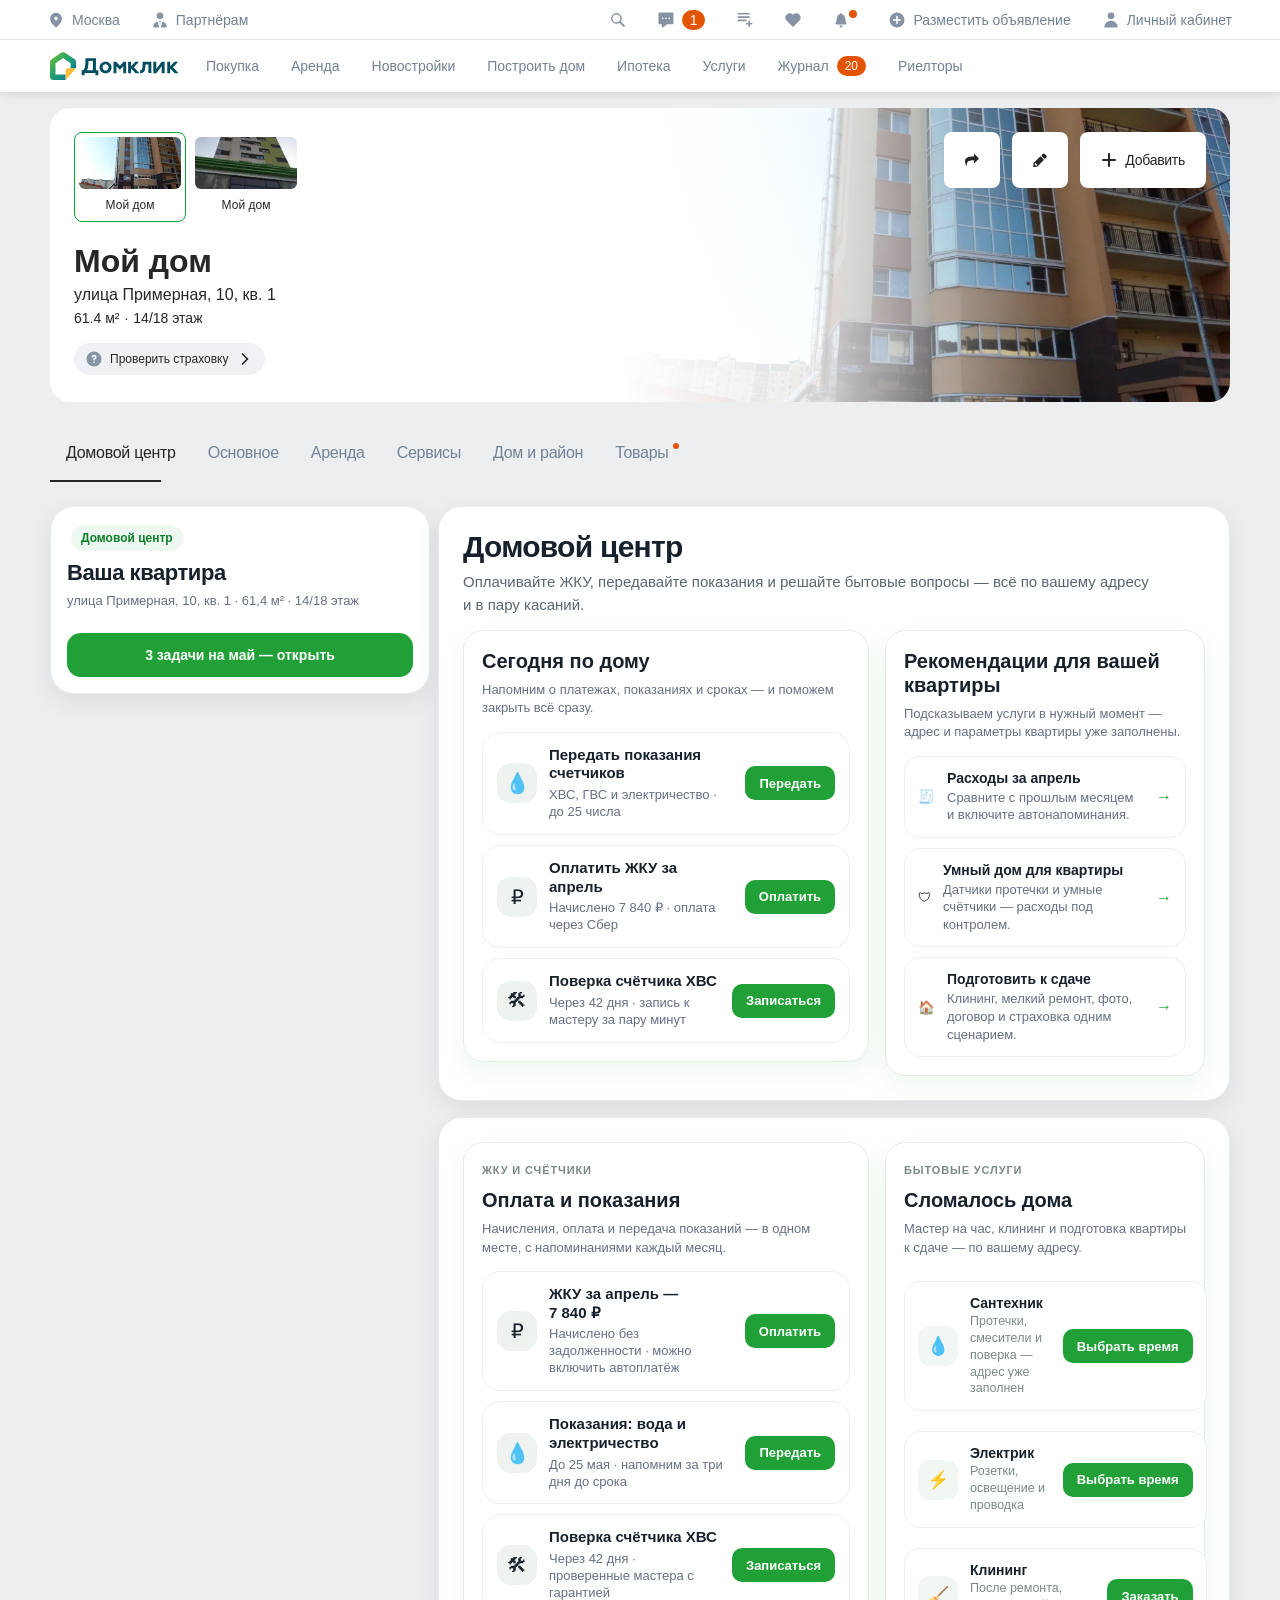
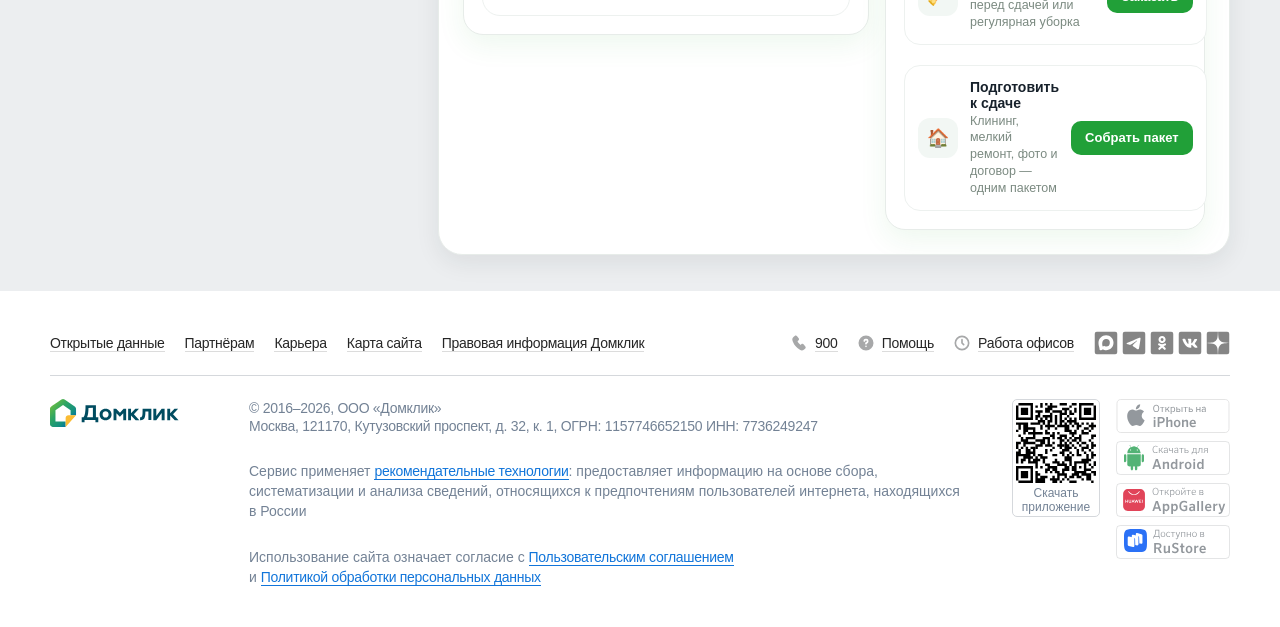
==== commit 204d4022: "Rework client version: one task source, action button in every row По итогам UX-аудита (дубли, тупик" ====
--- a/prototype/domclick_myhome_client.html
+++ b/prototype/domclick_myhome_client.html
@@ -135,6 +135,34 @@
 /* мягкая нативная подсветка при переходе к сценарию вместо жирной зелёной рамки */
 .oc-focus{outline:none!important;border:1px solid #21a038!important;background:#fff!important;
   box-shadow:0 0 0 1px #21a038, 0 8px 24px rgba(23,33,43,.08)!important;}
+/* лейблы нижних секций: спокойный оверлайн вместо псевдокнопки-чипа */
+.oc-section-label{background:transparent;color:#7b8a81;padding:0;border-radius:0;
+  font-size:11px;font-weight:800;letter-spacing:.08em;text-transform:uppercase;}
+/* текст задач — слева (дефолт button центрирует) */
+.oc-task{text-align:left;}
+.oc-task>div:nth-child(2){min-width:0;}
+/* кнопка действия в строке задачи/услуги */
+em.oc-cta{font-style:normal;display:inline-flex;align-items:center;justify-content:center;
+  height:34px;padding:0 14px;border-radius:10px;background:#21a038;color:#fff;
+  font-weight:700;font-size:13px;white-space:nowrap;justify-self:end;flex-shrink:0;}
+button.oc-task:hover em.oc-cta{background:#1b8a30;}
+/* карточка услуги в «Сломалось дома» */
+.oc-flow-item{display:flex;gap:12px;align-items:center;background:#fff;
+  border:1px solid #edf1ef;border-radius:16px;padding:13px;margin-top:10px;}
+.oc-flow-item>div:nth-child(2){flex:1;min-width:0;display:flex;flex-direction:column;gap:2px;}
+.oc-flow-item b{font-size:14px;color:#17212b;}
+.oc-flow-item span{font-size:12.5px;color:#7b8a81;line-height:1.35;}
+.oc-flow-item .oc-ico{width:40px;height:40px;border-radius:12px;background:#f2f7f4;
+  display:flex;align-items:center;justify-content:center;font-size:18px;flex-shrink:0;}
+/* рекомендация: стрелка-аффорданс перехода */
+button.oc-context-item{align-items:center;}
+button.oc-context-item:after{content:'→';margin-left:auto;color:#21a038;font-weight:800;font-size:16px;}
+/* кнопка-ссылка в карточке квартиры */
+.oc-aside-link{display:inline-flex;align-items:center;justify-content:center;width:100%;
+  height:44px;border-radius:14px;background:#21a038;color:#fff!important;font-weight:700;
+  font-size:14px;text-decoration:none;margin-top:12px;}
+/* на узких окнах родная media-query сжимает грид задач — вернуть колонку кнопки */
+@media(max-width:900px){.oc-task{grid-template-columns:40px 1fr auto;}}
 </style></head><body><!-- Учебный прототип курсового проекта ВШБ НИУ ВШЭ (команда 2). Не является сайтом domclick.ru. Демонстрация концепции «Домовой центр». --><div id="app"><header class="tpln-main-topline--12-2-0" data-e2e-id="topline"><div class="tpln-header-root--12-2-0" data-e2e-id="topline__header"><div aria-label="Навигация первого уровня" class="tpln-header-header--12-2-0"><div class="tpln-navItem-root--12-2-0"><div class="tpln-navItem-item--12-2-0 tpln-navItem-in-header--12-2-0" data-e2e-id="topline__region-open" role="button" tabindex="0"><div class="tpln-navItem-itemContent--12-2-0"><div class="tpln-navItem-title--12-2-0"><div class="icon-root-864-8-0-1 tpln-navItem-icon--12-2-0"><svg fill="none" height="16" width="16" xmlns="http://www.w3.org/2000/svg"><path clip-rule="evenodd" d="m8 14.519-.537.625L8 14.52Zm-.539.624.002.001a.857.857 0 0 0 1.074 0L8 14.52l.537.626.002-.002.003-.003.013-.01.047-.04a20.82 20.82 0 0 0 .763-.677 22.788 22.788 0 0 0 1.795-1.87c1.27-1.491 2.707-3.622 2.707-5.765C13.867 3.217 11.279.667 8 .667c-3.28 0-5.867 2.55-5.867 6.11 0 2.144 1.438 4.275 2.707 5.766a22.781 22.781 0 0 0 2.558 2.547l.046.04.014.01.003.003Zm.54-10.81c.404 0 .732.329.732.734V5.8h.734a.733.733 0 0 1 0 1.467h-.734V8a.733.733 0 1 1-1.466 0v-.733h-.734a.733.733 0 1 1 0-1.467h.734v-.733c0-.405.328-.734.733-.734Z" fill="currentColor" fill-rule="evenodd"></path></svg></div><span class="tpln-navItem-text--12-2-0" data-e2e-id="topline__link-region">Москва</span></div></div></div></div><div class="tpln-navItem-root--12-2-0"><a class="tpln-navItem-item--12-2-0 tpln-navItem-in-header--12-2-0" data-e2e-id="topline__partners" data-original-href="https://pro.domclick.ru/?from=topline2020" href="#" tabindex="0"><div class="tpln-navItem-itemContent--12-2-0"><div class="tpln-navItem-title--12-2-0"><div class="icon-root-864-8-0-1 tpln-navItem-icon--12-2-0"><svg fill="none" height="16" width="16" xmlns="http://www.w3.org/2000/svg"><path d="M11.334 3.833a3.333 3.333 0 1 1-6.667 0 3.333 3.333 0 0 1 6.667 0ZM5.561 9.175a6.277 6.277 0 0 0-4.228 5.933c0 .216.176.392.393.392h5.477a.841.841 0 0 1-.01-.032L5.562 9.175ZM8.798 15.5h5.477a.392.392 0 0 0 .392-.392 6.277 6.277 0 0 0-4.228-5.933l-1.632 6.293a.841.841 0 0 1-.01.032Zm.004-6.653a6.375 6.375 0 0 0-.41-.014h-.784a6.37 6.37 0 0 0-.41.014L8 11.94l.802-3.093Z" fill="currentColor"></path></svg></div><span class="tpln-navItem-text--12-2-0" data-e2e-id="topline__link-partners">Партнёрам</span></div></div></a></div><div class="tpln-navItem-root--12-2-0 tpln-navItem-pushRight--12-2-0"><div aria-label="Поиск" class="tpln-navItem-item--12-2-0 tpln-navItem-in-header--12-2-0" data-e2e-id="topline__search" role="button" tabindex="0"><div class="tpln-navItem-itemContent--12-2-0 tpln-navItem-onlyContent--12-2-0"><div class="tpln-navItem-title--12-2-0"></div><div class="tpln-styles-wrap--12-2-0"><div class="icon-root-864-8-0-1 tpln-styles-icon--12-2-0"><svg fill="none" height="16" width="16" xmlns="http://www.w3.org/2000/svg"><path d="M6.447 1.114a5.333 5.333 0 0 1 4.412 8.33l3.734 3.735a1 1 0 0 1-1.415 1.414L9.445 10.86a5.334 5.334 0 1 1-2.997-9.745Zm0 1.467a3.867 3.867 0 1 0 0 7.733 3.867 3.867 0 0 0 0-7.733Z" fill="currentColor"></path></svg></div></div></div></div></div><div class="tpln-navItem-root--12-2-0 tpln-navItem-chat--12-2-0"><div class="tpln-navItem-item--12-2-0 tpln-navItem-in-header--12-2-0" role="button" tabindex="0"><div class="tpln-navItem-itemContent--12-2-0 tpln-navItem-chat--12-2-0"><div class="tpln-navItem-title--12-2-0"></div><div class="index_module_button_widget__6a09eb95" data-e2e-id="chat-topline-button" role="button" tabindex="-1"><div class="tpln-chat-chat--12-2-0 index_module_root__6a09eb95"><div class="icon-root-864-8-0-1 index_module_icon__6a09eb95"><svg fill="none" height="16" width="16" xmlns="http://www.w3.org/2000/svg"><path clip-rule="evenodd" d="M1.75.5C1.06.5.5 1.06.5 1.75v9.167c0 .69.56 1.25 1.25 1.25h2.083v2.5a.833.833 0 0 0 1.354.65l3.939-3.15h5.124c.69 0 1.25-.56 1.25-1.25V1.75c0-.69-.56-1.25-1.25-1.25H1.75Zm2.917 6.667a.833.833 0 1 0 0-1.667.833.833 0 0 0 0 1.667Zm3.333 0A.833.833 0 1 0 8 5.5a.833.833 0 0 0 0 1.667Zm4.167-.834a.833.833 0 1 1-1.667 0 .833.833 0 0 1 1.667 0Z" fill="currentColor" fill-rule="evenodd"></path></svg></div><span class="bdg-root-997-16-0-4 bdg-error-32f-16-0-4 bdg-small-a45-16-0-4 bdg-primary-80c-16-0-4 bdg-counter-dad-16-0-4">1</span></div></div></div></div></div><div class="tpln-navItem-root--12-2-0"><a aria-label="Сравнение" class="tpln-navItem-item--12-2-0 tpln-navItem-in-header--12-2-0" data-e2e-id="topline__compare" data-original-href="https://domclick.ru/compare?from=topline2020" href="#" tabindex="0"><div class="tpln-navItem-itemContent--12-2-0"><div class="tpln-navItem-title--12-2-0"><div class="icon-root-864-8-0-1 tpln-navItem-icon--12-2-0"><svg fill="none" height="16" width="16" xmlns="http://www.w3.org/2000/svg"><g clip-rule="evenodd" fill="currentColor" fill-rule="evenodd"><path d="M.5 1.75c0-.46.373-.833.833-.833h10.834a.833.833 0 0 1 0 1.666H1.333A.833.833 0 0 1 .5 1.75Zm0 3.333c0-.46.373-.833.833-.833h10.834a.833.833 0 0 1 0 1.667H1.333A.833.833 0 0 1 .5 5.083Zm0 3.334c0-.46.373-.834.833-.834h7.5a.833.833 0 1 1 0 1.667h-7.5A.833.833 0 0 1 .5 8.417Zm8.333 3.333c0-.46.373-.833.834-.833h5a.833.833 0 0 1 0 1.666h-5a.833.833 0 0 1-.834-.833Z"></path><path d="M12.167 15.083a.833.833 0 0 1-.834-.833v-5a.833.833 0 0 1 1.667 0v5c0 .46-.373.833-.833.833Z"></path></g></svg></div></div></div></a></div><div class="tpln-navItem-root--12-2-0"><a aria-label="Избранное" class="tpln-navItem-item--12-2-0 tpln-navItem-in-header--12-2-0" data-original-href="https://domclick.ru/favorites?from=topline2020" href="#" tabindex="0"><div class="tpln-navItem-itemContent--12-2-0"><div class="tpln-navItem-title--12-2-0"><div class="icon-root-864-8-0-1 tpln-navItem-icon--12-2-0"><svg fill="none" height="16" width="16" xmlns="http://www.w3.org/2000/svg"><path clip-rule="evenodd" d="M1.745 2.615a4.215 4.215 0 0 1 6.053 0L8 2.82l.202-.206a4.215 4.215 0 0 1 6.053 0 4.413 4.413 0 0 1 0 6.144l-5.45 5.57c-.442.45-1.168.45-1.609 0l-5.45-5.57a4.414 4.414 0 0 1-.001-6.144Z" fill="currentColor" fill-rule="evenodd"></path></svg></div></div></div></a></div><div class="tpln-navItem-root--12-2-0 tpln-navItem-notifications--12-2-0"><div aria-label="Уведомления" class="tpln-navItem-item--12-2-0 tpln-navItem-in-header--12-2-0" role="button" tabindex="0"><div class="tpln-navItem-itemContent--12-2-0 tpln-navItem-notifications--12-2-0 tpln-navItem-onlyContent--12-2-0"><div class="tpln-navItem-title--12-2-0"></div><div class="tpln-notifications-notifications--12-2-0"><div class="BellWidgetView-module_bell__uXBsj" data-e2e-id="bell_widget"><div class="BellContainer-module_wrapper__fiqUv"><button class="BellButton-module_bell_button__lls4c"><span class="BellButton-module_bell_button__acne__HI7xL" data-e2e-id="bell_widget_counter" title="42"><div class="icon-root-864-8-0-1 BellButton-module_bell_button__icon__NQp0S BellButton-module_bell_button__counter__mrfYk"><svg fill="currentColor" viewbox="0 0 16 16" xmlns="http://www.w3.org/2000/svg"><path d="M8 1a1 1 0 0 0-1 1v.12a4.17 4.17 0 0 0-3.15 3.6L3.5 9l-.87 1.74A1.21 1.21 0 0 0 3.7 12.5h8.58a1.21 1.21 0 0 0 1.08-1.76L12.5 9l-.35-3.27A4.17 4.17 0 0 0 9 2.13V2a1 1 0 0 0-1-1zm0 14.5c1 0 1.5-.95 1.5-1.5v-.5h-3v.5c0 .55.5 1.5 1.5 1.5z"></path></svg></div></span></button></div></div></div></div></div></div><div class="tpln-navItem-root--12-2-0 tpln-navItem-newOffer--12-2-0"><a class="tpln-navItem-item--12-2-0 tpln-navItem-in-header--12-2-0" data-e2e-id="topline__new-offer" data-original-href="https://my.domclick.ru/offers/new?from=topline2020" href="#" tabindex="0"><div class="tpln-navItem-itemContent--12-2-0"><div class="tpln-navItem-title--12-2-0"><div class="icon-root-864-8-0-1 tpln-navItem-icon--12-2-0"><svg fill="none" height="16" width="16" xmlns="http://www.w3.org/2000/svg"><path clip-rule="evenodd" d="M15.5 8a7.5 7.5 0 1 1-15 0 7.5 7.5 0 0 1 15 0ZM8.833 4.667a.833.833 0 1 0-1.666 0v2.5h-2.5a.833.833 0 1 0 0 1.666h2.5v2.5a.833.833 0 1 0 1.666 0v-2.5h2.5a.833.833 0 1 0 0-1.666h-2.5v-2.5Z" fill="currentColor" fill-rule="evenodd"></path></svg></div><span class="tpln-navItem-text--12-2-0" data-e2e-id="topline__link-new-offer">Разместить объявление</span></div></div></a></div><div class="tpln-navItem-root--12-2-0"><div class="tpln-navItem-item--12-2-0 tpln-navItem-in-header--12-2-0" data-e2e-id="topline__user" role="button" tabindex="0"><div class="tpln-navItem-itemContent--12-2-0 undefined"><div class="tpln-navItem-title--12-2-0"><div class="icon-root-864-8-0-1 tpln-navItem-icon--12-2-0"><svg fill="none" height="16" width="16" xmlns="http://www.w3.org/2000/svg"><path d="M11.334 3.833a3.333 3.333 0 1 1-6.667 0 3.333 3.333 0 0 1 6.667 0ZM1.333 15.108a6.274 6.274 0 0 1 6.275-6.275h.784a6.274 6.274 0 0 1 6.275 6.275.392.392 0 0 1-.392.392H1.725a.392.392 0 0 1-.392-.392Z" fill="currentColor"></path></svg></div><span class="tpln-navItem-text--12-2-0" data-e2e-id="topline__link-user">Личный кабинет</span></div></div><div class="tpln-collapsibleChildren-hidden--12-2-0"><div class="f-cl-root-1f7-5-0-3" tabindex="-1"><div class="f-cl-sentinel-42b-5-0-3" role="presentation" tabindex="0"></div><div class="tpln-navSubmenu-navSubmenu--12-2-0"><div class="tpln-navSubmenu-content--12-2-0"><div class="tpln-SberElk-sberElk--12-2-0"><div data-theme="light" id="elk_sub_menu_item_element_id"><div class="web_profile_composition_domclick">
 <div class="web_profile_layoutWrapper_domclick">
 <div class="web_profile_userInfo_domclick" id="web_profile_userInfo_widget"><div class="_wrapperDiv_1lkg2_1"><div id="web_profile_userInfo_widget_user_info">
@@ -191,14 +219,10 @@
 </div>
 </div></div></div><div class="tpln-navSubmenu-button--12-2-0"><a class="btn-root-119-19-5-7 btn-secondary-f5f-19-5-7 btn-medium-fdc-19-5-7 btn-typeLinkReset-a0d-19-5-7 btn-withIcon-a49-19-5-7 btn-fluid-af4-19-5-7 btn-withContainer-203-19-5-7" data-e2e-id="topline__profile" data-original-href="https://domclick.ru/profile?from=topline2020" href="#" tabindex="0"><span class="btn-icon-72f-19-5-7 btn-icon--left-5a5-19-5-7" data-e2e-id="topline__profile_icon"><div class="icon-root-864-8-0-1"><svg fill="none" height="16" width="16" xmlns="http://www.w3.org/2000/svg"><path clip-rule="evenodd" d="M6.908.717c-.604 0-1.093.49-1.093 1.092v.788a5.82 5.82 0 0 0-1.4.81l-.684-.394a1.092 1.092 0 0 0-1.492.4L1.147 5.304a1.092 1.092 0 0 0 .4 1.492l.682.394a5.872 5.872 0 0 0 0 1.618l-.683.394c-.522.302-.701.97-.4 1.492l1.093 1.893c.302.522.97.701 1.492.4l.684-.395a5.82 5.82 0 0 0 1.4.81v.788c0 .603.49 1.092 1.093 1.092h2.184c.604 0 1.093-.49 1.093-1.092v-.788a5.821 5.821 0 0 0 1.4-.81l.684.395c.522.301 1.19.122 1.492-.4l1.093-1.893a1.092 1.092 0 0 0-.4-1.492l-.683-.394a5.87 5.87 0 0 0 0-1.618l.683-.394c.522-.302.701-.97.4-1.492L13.76 3.412a1.093 1.093 0 0 0-1.492-.4l-.684.395a5.822 5.822 0 0 0-1.4-.81V1.81c0-.603-.49-1.092-1.093-1.092H6.908ZM8 5.087a2.913 2.913 0 1 0 0 5.826 2.913 2.913 0 0 0 0-5.826Z" fill="currentColor" fill-rule="evenodd"></path></svg></div></span><span class="btn-text-398-19-5-7" data-e2e-id="topline__profile_text">Управление профилем</span></a></div><div class="tpln-navItem-root--12-2-0"><a class="tpln-navItem-item--12-2-0 tpln-navItem-in-submenu--12-2-0" data-e2e-id="topline__favorites" data-original-href="https://domclick.ru/favorites?from=topline2020" href="#" tabindex="0"><div class="tpln-navItem-itemContent--12-2-0"><div class="tpln-navItem-title--12-2-0"><div class="icon-root-864-8-0-1 tpln-navItem-icon--12-2-0"><svg fill="none" height="16" width="16" xmlns="http://www.w3.org/2000/svg"><path clip-rule="evenodd" d="M1.745 2.615a4.215 4.215 0 0 1 6.053 0L8 2.82l.202-.206a4.215 4.215 0 0 1 6.053 0 4.413 4.413 0 0 1 0 6.144l-5.45 5.57c-.442.45-1.168.45-1.609 0l-5.45-5.57a4.414 4.414 0 0 1-.001-6.144Z" fill="currentColor" fill-rule="evenodd"></path></svg></div><span class="tpln-navItem-text--12-2-0">Избранное</span></div></div></a></div><div class="tpln-navItem-root--12-2-0"><a class="tpln-navItem-item--12-2-0 tpln-navItem-in-submenu--12-2-0" data-e2e-id="topline__apartment-view" data-original-href="https://domclick.ru/apartmentview?from=topline2020" href="#" tabindex="0"><div class="tpln-navItem-itemContent--12-2-0"><div class="tpln-navItem-title--12-2-0"><div class="icon-root-864-8-0-1 tpln-navItem-icon--12-2-0"><svg fill="none" height="16" width="16" xmlns="http://www.w3.org/2000/svg"><path clip-rule="evenodd" d="M3.833.5A.833.833 0 0 0 3 1.333v.834H1.75c-.69 0-1.25.56-1.25 1.25v1.25h15v-1.25c0-.69-.56-1.25-1.25-1.25h-2.083v-.834a.833.833 0 0 0-1.667 0v.834H4.667v-.834A.833.833 0 0 0 3.833.5ZM15.5 14.25c0 .69-.56 1.25-1.25 1.25H1.75c-.69 0-1.25-.56-1.25-1.25V6.333h15v7.917Z" fill="currentColor" fill-rule="evenodd"></path></svg></div><span class="tpln-navItem-text--12-2-0">Записи на просмотр</span></div></div></a></div><div class="tpln-navItem-root--12-2-0"><a class="tpln-navItem-item--12-2-0 tpln-navItem-in-submenu--12-2-0" data-e2e-id="topline__my-search" data-original-href="https://domclick.ru/my-search?from=topline2020" href="#" tabindex="0"><div class="tpln-navItem-itemContent--12-2-0"><div class="tpln-navItem-title--12-2-0"><div class="icon-root-864-8-0-1 tpln-navItem-icon--12-2-0"><svg fill="none" height="16" width="16" xmlns="http://www.w3.org/2000/svg"><path d="M6.447 1.08a5.333 5.333 0 0 1 4.383 8.37l3.763 3.764a1 1 0 0 1-1.414 1.414l-3.776-3.777A5.334 5.334 0 1 1 6.448 1.08Zm0 1.466a3.867 3.867 0 1 0 0 7.733 3.867 3.867 0 0 0 0-7.733Zm1.001 1.973a1.21 1.21 0 0 1 1.223 1.225c0 .78-.926 1.674-1.975 2.631a.37.37 0 0 1-.5 0C5.15 7.418 4.224 6.523 4.224 5.744a1.21 1.21 0 0 1 1.223-1.225c.385 0 .76.182 1 .464a1.34 1.34 0 0 1 1.001-.464Z" fill="currentColor"></path></svg></div><span class="tpln-navItem-text--12-2-0">Сохраненные поиски</span></div></div></a></div><div class="tpln-navItem-root--12-2-0"><a class="tpln-navItem-item--12-2-0 tpln-navItem-in-submenu--12-2-0" data-e2e-id="topline__blog_sohranennoe" data-original-href="https://blog.domclick.ru/sohranennoe?from=topline2020" href="#" tabindex="0"><div class="tpln-navItem-itemContent--12-2-0"><div class="tpln-navItem-title--12-2-0"><div class="icon-root-864-8-0-1 tpln-navItem-icon--12-2-0"><svg fill="none" height="16" width="16" xmlns="http://www.w3.org/2000/svg"><path clip-rule="evenodd" d="M1.333 1.993c0-.69.56-1.25 1.25-1.25h10.834c.69 0 1.25.56 1.25 1.25v12.011c0 1.068-1.253 1.644-2.064.95L8 11.007l-4.603 3.945c-.81.695-2.063.12-2.063-.949V1.994Z" fill="currentColor" fill-rule="evenodd"></path></svg></div><span class="tpln-navItem-text--12-2-0">Сохраненные статьи</span></div></div></a></div><div class="tpln-navItem-root--12-2-0"><a class="tpln-navItem-item--12-2-0 tpln-navItem-in-submenu--12-2-0" data-e2e-id="topline__my-home" data-original-href="https://domclick.ru/my-home?utm_term=menu_lk_dc&amp;amp;from=topline2020" href="#" tabindex="0"><div class="tpln-navItem-itemContent--12-2-0"><div class="tpln-navItem-title--12-2-0"><div class="icon-root-864-8-0-1 tpln-navItem-icon--12-2-0"><svg fill="none" height="16" width="16" xmlns="http://www.w3.org/2000/svg"><path clip-rule="evenodd" d="M7.068.794a2.083 2.083 0 0 1 1.864 0l5.416 2.708A2.083 2.083 0 0 1 15.5 5.365v7.978c0 1.15-.933 2.083-2.083 2.083H2.583A2.083 2.083 0 0 1 .5 13.343V5.365c0-.789.446-1.51 1.152-1.863L7.068.794Zm2.599 5.613a1.667 1.667 0 1 1-3.334 0 1.667 1.667 0 0 1 3.334 0ZM8 8.907a3.333 3.333 0 0 0-3.333 3.333v.834h6.666v-.834A3.333 3.333 0 0 0 8 8.907Z" fill="currentColor" fill-rule="evenodd"></path></svg></div><span class="tpln-navItem-text--12-2-0">Моя недвижимость</span></div></div></a></div><div class="tpln-navItem-root--12-2-0"><a class="tpln-navItem-item--12-2-0 tpln-navItem-in-submenu--12-2-0" data-e2e-id="topline__mortgage-profile" data-original-href="https://ipoteka.domclick.ru/mortgage-profile?from=topline2020" href="#" tabindex="0"><div class="tpln-navItem-itemContent--12-2-0"><div class="tpln-navItem-title--12-2-0"><div class="icon-root-864-8-0-1 tpln-navItem-icon--12-2-0"><svg fill="none" height="16" width="16" xmlns="http://www.w3.org/2000/svg"><g fill="currentColor"><path clip-rule="evenodd" d="M8.43 2.222a.86.86 0 0 0-.86 0l-5 2.897a.798.798 0 0 0-.403.688v7.282c0 .444.373.804.833.804h10c.46 0 .833-.36.833-.804V5.807a.798.798 0 0 0-.404-.688l-5-2.897ZM6.712.844a2.58 2.58 0 0 1 2.575 0l5 2.897A2.394 2.394 0 0 1 15.5 5.807v7.282c0 1.332-1.12 2.411-2.5 2.411H3c-1.38 0-2.5-1.08-2.5-2.41V5.806c0-.846.46-1.63 1.213-2.066l5-2.897Z" fill-rule="evenodd"></path><path d="M7.167 6.75a1.25 1.25 0 1 1-2.5 0 1.25 1.25 0 0 1 2.5 0Zm4.166 4.167a1.25 1.25 0 1 1-2.5 0 1.25 1.25 0 0 1 2.5 0Zm-.243-3.994a.833.833 0 0 0-1.18-1.179l-5 5a.833.833 0 1 0 1.18 1.179l5-5Z"></path></g></svg></div><span class="tpln-navItem-text--12-2-0">Ипотека и сделки</span></div></div></a></div><div class="tpln-navItem-root--12-2-0"><a class="tpln-navItem-item--12-2-0 tpln-navItem-in-submenu--12-2-0" data-e2e-id="topline__offers" data-original-href="https://my.domclick.ru/offers?from=topline2020" href="#" tabindex="0"><div class="tpln-navItem-itemContent--12-2-0"><div class="tpln-navItem-title--12-2-0"><div class="icon-root-864-8-0-1 tpln-navItem-icon--12-2-0"><svg fill="none" height="16" width="16" xmlns="http://www.w3.org/2000/svg"><path d="M3.833 13A1.667 1.667 0 1 0 .5 13a1.667 1.667 0 0 0 3.333 0Zm0-5A1.667 1.667 0 1 0 .5 8a1.667 1.667 0 0 0 3.333 0Zm0-5A1.667 1.667 0 1 0 .5 3a1.667 1.667 0 0 0 3.333 0Z" fill="currentColor"></path><path clip-rule="evenodd" d="M15.5 13c0 .46-.373.834-.833.834H6.333a.833.833 0 0 1 0-1.667h8.334c.46 0 .833.373.833.833Zm0-5c0 .46-.373.834-.833.834H6.333a.833.833 0 0 1 0-1.667h8.334c.46 0 .833.373.833.833Zm0-5c0 .46-.373.833-.833.833H6.333a.833.833 0 0 1 0-1.666h8.334c.46 0 .833.373.833.833Z" fill="currentColor" fill-rule="evenodd"></path></svg></div><span class="tpln-navItem-text--12-2-0">Мои объявления</span></div></div></a></div><div class="tpln-navItem-root--12-2-0"><a class="tpln-navItem-item--12-2-0 tpln-navItem-in-submenu--12-2-0" data-e2e-id="topline__hidden-offers" data-original-href="https://domclick.ru/hidden-offers?from=topline2020" href="#" tabindex="0"><div class="tpln-navItem-itemContent--12-2-0"><div class="tpln-navItem-title--12-2-0"><div class="icon-root-864-8-0-1 tpln-navItem-icon--12-2-0"><svg fill="none" height="16" width="16" xmlns="http://www.w3.org/2000/svg"><path clip-rule="evenodd" d="M1.401 1.567a.833.833 0 0 1 1.179 0l11.687 11.687a.834.834 0 0 1-1.178 1.179L1.4 2.746a.833.833 0 0 1 0-1.179Z" fill="currentColor" fill-rule="evenodd"></path><path clip-rule="evenodd" d="M3.906 3.193C2.411 4.185 1.234 5.697.555 7.478a.833.833 0 0 0 0 .594c1.22 3.201 4.053 5.536 7.445 5.536 1.75 0 3.351-.621 4.659-1.663l-2.07-2.07A3.333 3.333 0 1 1 5.9 5.186L3.906 3.193Zm7.396 5.039a3.333 3.333 0 0 0-3.76-3.76L5.468 2.397A7.255 7.255 0 0 1 8 1.942c3.392 0 6.225 2.334 7.445 5.536a.833.833 0 0 1 0 .594 9.354 9.354 0 0 1-1.591 2.711l-2.552-2.551ZM7.091 6.378A1.665 1.665 0 0 0 8 9.442c.585 0 1.1-.302 1.397-.758L7.091 6.378Z" fill="currentColor" fill-rule="evenodd"></path></svg></div><span class="tpln-navItem-text--12-2-0">Скрытые объявления</span></div></div></a></div><div class="tpln-navItem-root--12-2-0"><a class="tpln-navItem-item--12-2-0 tpln-navItem-in-submenu--12-2-0" data-e2e-id="topline__stroitelstvo-domov-cart" data-original-href="https://domclick.ru/stroitelstvo-domov/cart?from=topline2020" href="#" tabindex="0"><div class="tpln-navItem-itemContent--12-2-0"><div class="tpln-navItem-title--12-2-0"><div class="icon-root-864-8-0-1 tpln-navItem-icon--12-2-0"><svg fill="none" height="16" width="16" xmlns="http://www.w3.org/2000/svg"><g clip-rule="evenodd" fill="currentColor" fill-rule="evenodd"><path d="M.5 1.333C.5.873.873.5 1.333.5h1.834c.358 0 .677.23.79.57l.227.68h10.483a.833.833 0 0 1 .72 1.253l-2.917 5a.833.833 0 0 1-.72.414H5.467c-.31.527.057 1.25.723 1.25H13a.833.833 0 0 1 0 1.666H6.19c-2.084 0-3.195-2.359-2.037-3.952L2.789 2.835l-.223-.668H1.333A.833.833 0 0 1 .5 1.333Z"></path><path d="M4.667 12.167a.833.833 0 1 0 0 1.666.833.833 0 0 0 0-1.666Zm-2.5.833a2.5 2.5 0 1 1 5 0 2.5 2.5 0 0 1-5 0Zm9.167-.833a.833.833 0 1 0 0 1.666.833.833 0 0 0 0-1.666Zm-2.5.833a2.5 2.5 0 1 1 5 0 2.5 2.5 0 0 1-5 0Z"></path></g></svg></div><span class="tpln-navItem-text--12-2-0">Участки и проекты домов</span></div></div></a></div><div class="tpln-navItem-root--12-2-0"><a class="tpln-navItem-item--12-2-0 tpln-navItem-in-submenu--12-2-0" data-e2e-id="topline__rent-offers" data-original-href="https://domclick.ru/moya-arenda?utm_term=menu_lk_dc&amp;amp;from=topline2020" href="#" tabindex="0"><div class="tpln-navItem-itemContent--12-2-0"><div class="tpln-navItem-title--12-2-0"><div class="icon-root-864-8-0-1 tpln-navItem-icon--12-2-0"><svg fill="none" height="16" width="16" xmlns="http://www.w3.org/2000/svg"><path clip-rule="evenodd" d="M6.952.108a.833.833 0 0 0-1.035.809v14.166a.833.833 0 0 0 1.035.809l6.667-1.667a.833.833 0 0 0 .631-.808V2.583a.833.833 0 0 0-.631-.808L6.952.108ZM8.417 9.25a.833.833 0 1 0 0-1.667.833.833 0 0 0 0 1.667Z" fill="currentColor" fill-rule="evenodd"></path><path clip-rule="evenodd" d="M1.75 2.583c0-.46.373-.833.833-.833H6.75a.833.833 0 1 1 0 1.667H3.417v9.166H6.75a.833.833 0 1 1 0 1.667H2.583a.833.833 0 0 1-.833-.833V2.583Z" fill="currentColor" fill-rule="evenodd"></path></svg></div><span class="tpln-navItem-text--12-2-0">Моя аренда</span></div></div></a></div><div class="tpln-navItem-root--12-2-0"><a class="tpln-navItem-item--12-2-0 tpln-navItem-in-submenu--12-2-0" data-e2e-id="topline__my-home-orders" data-original-href="https://domclick.ru/my-home/orders?utm_term=menu_lk_dc&amp;amp;from=topline2020" href="#" tabindex="0"><div class="tpln-navItem-itemContent--12-2-0"><div class="tpln-navItem-title--12-2-0"><div class="icon-root-864-8-0-1 tpln-navItem-icon--12-2-0"><svg fill="none" height="16" width="16" xmlns="http://www.w3.org/2000/svg"><path clip-rule="evenodd" d="M.5 1.75C.5 1.06 1.06.5 1.75.5h12.5c.69 0 1.25.56 1.25 1.25v2.083H8.417c-.69 0-1.25.56-1.25 1.25v5.834c0 .69.56 1.25 1.25 1.25H15.5v2.083c0 .69-.56 1.25-1.25 1.25H1.75c-.69 0-1.25-.56-1.25-1.25V1.75ZM8.833 5.5H15.5v5H8.833v-5Zm2.5 3.333a.833.833 0 1 0 0-1.666.833.833 0 0 0 0 1.666Z" fill="currentColor" fill-rule="evenodd"></path></svg></div><span class="tpln-navItem-text--12-2-0">Мои заказы</span></div></div></a></div><div class="tpln-mobileMenu-delimiter--12-2-0"></div><div class="tpln-navItem-root--12-2-0"><a class="tpln-navItem-item--12-2-0 tpln-navItem-in-submenu--12-2-0" data-e2e-id="topline__help" data-original-href="https://blog.domclick.ru/voprosy-i-otvety?from=topline2020" href="#" tabindex="0"><div class="tpln-navItem-itemContent--12-2-0"><div class="tpln-navItem-title--12-2-0"><div class="icon-root-864-8-0-1 tpln-navItem-icon--12-2-0"><svg fill="none" height="16" width="16" xmlns="http://www.w3.org/2000/svg"><path clip-rule="evenodd" d="M15.5 8a7.5 7.5 0 1 1-15 0 7.5 7.5 0 0 1 15 0ZM7.583 5.5a.417.417 0 0 0-.416.417.833.833 0 0 1-1.667 0c0-1.15.933-2.084 2.083-2.084h.787a2.13 2.13 0 0 1 2.13 2.13v.381a2.49 2.49 0 0 1-1.667 2.35v.14a.833.833 0 1 1-1.666 0V8.01c0-.466.378-.844.844-.844a.823.823 0 0 0 .822-.823v-.381A.463.463 0 0 0 8.37 5.5h-.787Zm1.25 5.833a.833.833 0 1 1-1.666 0 .833.833 0 0 1 1.666 0Z" fill="currentColor" fill-rule="evenodd"></path></svg></div><span class="tpln-navItem-text--12-2-0">Помощь</span></div></div></a></div><div class="tpln-navItem-root--12-2-0"><div class="tpln-navItem-item--12-2-0 tpln-navItem-in-submenu--12-2-0" data-e2e-id="topline__sign-out" role="button" tabindex="0"><div class="tpln-navItem-itemContent--12-2-0"><div class="tpln-navItem-title--12-2-0"><div class="icon-root-864-8-0-1 tpln-navItem-icon--12-2-0"><svg fill="none" height="16" width="16" xmlns="http://www.w3.org/2000/svg"><g clip-rule="evenodd" fill="currentColor" fill-rule="evenodd"><path d="M2.167 13.833v-1.666a.833.833 0 1 0-1.667 0v2.083c0 .69.56 1.25 1.25 1.25h12.5c.69 0 1.25-.56 1.25-1.25V1.75c0-.69-.56-1.25-1.25-1.25H1.75C1.06.5.5 1.06.5 1.75v2.083a.833.833 0 1 0 1.667 0V2.167h11.666v11.666H2.167Z"></path><path d="M1.577 8.59a.833.833 0 0 1 0-1.18l2.5-2.5a.833.833 0 0 1 1.179 1.18L4.179 7.166h7.154a.833.833 0 1 1 0 1.666H4.18L5.257 9.91a.833.833 0 0 1-1.179 1.178l-2.5-2.5Z"></path></g></svg></div><span class="tpln-navItem-text--12-2-0">Выйти</span></div></div></div></div></div></div><div class="f-cl-sentinel-42b-5-0-3" role="presentation" tabindex="0"></div></div></div></div></div></div><div class="tpln-mobileMenu-mobileMenu--12-2-0 tpln-mobileMenu-mobileNav--12-2-0 tpln-mobileMenu-inModal--12-2-0 tpln-mobileMenu-transition--12-2-0" data-e2e-id="topline__mobile-menu-burger"><div><div class="tpln-navItem-root--12-2-0"><div class="tpln-navItem-item--12-2-0 tpln-navItem-in-mobile-menu-burger--12-2-0" data-e2e-id="topline__region-open" role="button" tabindex="-1"><div class="tpln-navItem-itemContent--12-2-0 tpln-navItem-location--12-2-0"><div class="tpln-navItem-title--12-2-0"><div class="icon-root-864-8-0-1 tpln-navItem-icon--12-2-0"><svg fill="none" height="16" width="16" xmlns="http://www.w3.org/2000/svg"><path clip-rule="evenodd" d="m8 14.519-.537.625L8 14.52Zm-.539.624.002.001a.857.857 0 0 0 1.074 0L8 14.52l.537.626.002-.002.003-.003.013-.01.047-.04a20.82 20.82 0 0 0 .763-.677 22.788 22.788 0 0 0 1.795-1.87c1.27-1.491 2.707-3.622 2.707-5.765C13.867 3.217 11.279.667 8 .667c-3.28 0-5.867 2.55-5.867 6.11 0 2.144 1.438 4.275 2.707 5.766a22.781 22.781 0 0 0 2.558 2.547l.046.04.014.01.003.003Zm.54-10.81c.404 0 .732.329.732.734V5.8h.734a.733.733 0 0 1 0 1.467h-.734V8a.733.733 0 1 1-1.466 0v-.733h-.734a.733.733 0 1 1 0-1.467h.734v-.733c0-.405.328-.734.733-.734Z" fill="currentColor" fill-rule="evenodd"></path></svg></div><span class="tpln-navItem-text--12-2-0" data-e2e-id="topline__link-region">Москва</span></div><span class="tpln-mobileMenu-link--12-2-0">Изменить</span></div></div></div><div class="tpln-navItem-root--12-2-0"><div class="tpln-navItem-item--12-2-0 tpln-navItem-in-mobile-menu-burger--12-2-0" role="button" tabindex="-1"><div class="tpln-navItem-itemContent--12-2-0 tpln-navItem-hasOpener--12-2-0"><div class="tpln-navItem-title--12-2-0"><span class="tpln-navItem-text--12-2-0" data-e2e-id="topline__link-sale">Покупка</span></div><div class="tpln-navItem-arrowOpener--12-2-0"><div class="icon-root-864-8-0-1"><svg fill="none" height="16" width="16" xmlns="http://www.w3.org/2000/svg"><path clip-rule="evenodd" d="M7.41 11.09a.833.833 0 0 0 1.18 0l5-5a.833.833 0 0 0-1.18-1.18L8 9.322l-4.41-4.41A.833.833 0 0 0 2.41 6.09l5 5Z" fill="currentColor" fill-rule="evenodd"></path></svg></div></div></div><div class="tpln-collapsibleChildren-hidden--12-2-0"><div><div class="tpln-navItem-root--12-2-0"><a class="tpln-navItem-item--12-2-0 tpln-navItem-in-mobile-menu--12-2-0" data-original-href="https://domclick.ru/pokupka/kvartiry/vtorichka?from=topline2020" href="#" tabindex="0"><div class="tpln-navItem-itemContent--12-2-0"><div class="tpln-navItem-title--12-2-0"><button class="link-wrapper-953-13-1-5 link-secondary-63d-13-1-5" tabindex="0" type="button"><span class="link-link-777-13-1-5 link-medium-c49-13-1-5">Квартиры во вторичке</span></button></div></div></a></div><div class="tpln-navItem-root--12-2-0"><a class="tpln-navItem-item--12-2-0 tpln-navItem-in-mobile-menu--12-2-0" data-original-href="https://domclick.ru/otchet?from=topline2020" href="#" tabindex="0"><div class="tpln-navItem-itemContent--12-2-0"><div class="tpln-navItem-title--12-2-0"><button class="link-wrapper-953-13-1-5 link-secondary-63d-13-1-5" tabindex="0" type="button"><span class="link-link-777-13-1-5 link-medium-c49-13-1-5">Отчёт Домклик</span></button></div></div></a></div><div class="tpln-navItem-root--12-2-0"><a class="tpln-navItem-item--12-2-0 tpln-navItem-in-mobile-menu--12-2-0" data-original-href="https://domclick.ru/novostrojki?from=topline2020" href="#" tabindex="0"><div class="tpln-navItem-itemContent--12-2-0"><div class="tpln-navItem-title--12-2-0"><button class="link-wrapper-953-13-1-5 link-secondary-63d-13-1-5" tabindex="0" type="button"><span class="link-link-777-13-1-5 link-medium-c49-13-1-5">Новостройки</span></button></div></div></a></div><div class="tpln-navItem-root--12-2-0"><a class="tpln-navItem-item--12-2-0 tpln-navItem-in-mobile-menu--12-2-0" data-original-href="https://domclick.ru/pokupka/doma?from=topline2020" href="#" tabindex="0"><div class="tpln-navItem-itemContent--12-2-0"><div class="tpln-navItem-title--12-2-0"><button class="link-wrapper-953-13-1-5 link-secondary-63d-13-1-5" tabindex="0" type="button"><span class="link-link-777-13-1-5 link-medium-c49-13-1-5">Дом</span></button></div></div></a></div><div class="tpln-navItem-root--12-2-0"><a class="tpln-navItem-item--12-2-0 tpln-navItem-in-mobile-menu--12-2-0" data-original-href="https://domclick.ru/skidki-i-akcii?from=topline2020" href="#" tabindex="0"><div class="tpln-navItem-itemContent--12-2-0"><div class="tpln-navItem-title--12-2-0"><button class="link-wrapper-953-13-1-5 link-secondary-63d-13-1-5" tabindex="0" type="button"><span class="link-link-777-13-1-5 link-medium-c49-13-1-5">Скидки на новостройки</span></button></div></div></a></div><div class="tpln-navItem-root--12-2-0"><a class="tpln-navItem-item--12-2-0 tpln-navItem-in-mobile-menu--12-2-0" data-original-href="https://domclick.ru/kottedzhnye-poselki?from=topline2020" href="#" tabindex="0"><div class="tpln-navItem-itemContent--12-2-0"><div class="tpln-navItem-title--12-2-0"><button class="link-wrapper-953-13-1-5 link-secondary-63d-13-1-5" tabindex="0" type="button"><span class="link-link-777-13-1-5 link-medium-c49-13-1-5">Коттеджные поселки</span></button></div></div></a></div><div class="tpln-navItem-root--12-2-0"><a class="tpln-navItem-item--12-2-0 tpln-navItem-in-mobile-menu--12-2-0" data-original-href="https://domclick.ru/pokupka-commerce?from=topline2020" href="#" tabindex="0"><div class="tpln-navItem-itemContent--12-2-0"><div class="tpln-navItem-title--12-2-0"><button class="link-wrapper-953-13-1-5 link-secondary-63d-13-1-5" tabindex="0" type="button"><span class="link-link-777-13-1-5 link-medium-c49-13-1-5">Коммерческая недвижимость</span></button></div></div></a></div><div class="tpln-navItem-root--12-2-0"><a class="tpln-navItem-item--12-2-0 tpln-navItem-in-mobile-menu--12-2-0" data-original-href="https://domclick.ru/pokupka/uchastka?from=topline2020" href="#" tabindex="0"><div class="tpln-navItem-itemContent--12-2-0"><div class="tpln-navItem-title--12-2-0"><button class="link-wrapper-953-13-1-5 link-secondary-63d-13-1-5" tabindex="0" type="button"><span class="link-link-777-13-1-5 link-medium-c49-13-1-5">Участок</span></button></div></div></a></div></div></div></div></div><div class="tpln-navItem-root--12-2-0"><div class="tpln-navItem-item--12-2-0 tpln-navItem-in-mobile-menu-burger--12-2-0" role="button" tabindex="-1"><div class="tpln-navItem-itemContent--12-2-0 tpln-navItem-hasOpener--12-2-0"><div class="tpln-navItem-title--12-2-0"><span class="tpln-navItem-text--12-2-0" data-e2e-id="topline__link-rent">Аренда</span></div><div class="tpln-navItem-arrowOpener--12-2-0"><div class="icon-root-864-8-0-1"><svg fill="none" height="16" width="16" xmlns="http://www.w3.org/2000/svg"><path clip-rule="evenodd" d="M7.41 11.09a.833.833 0 0 0 1.18 0l5-5a.833.833 0 0 0-1.18-1.18L8 9.322l-4.41-4.41A.833.833 0 0 0 2.41 6.09l5 5Z" fill="currentColor" fill-rule="evenodd"></path></svg></div></div></div><div class="tpln-collapsibleChildren-hidden--12-2-0"><div><div class="tpln-navItem-root--12-2-0"><a class="tpln-navItem-item--12-2-0 tpln-navItem-in-mobile-menu--12-2-0" data-original-href="https://domclick.ru/arenda/kvartiry?from=topline2020" href="#" tabindex="0"><div class="tpln-navItem-itemContent--12-2-0"><div class="tpln-navItem-title--12-2-0"><button class="link-wrapper-953-13-1-5 link-secondary-63d-13-1-5" tabindex="0" type="button"><span class="link-link-777-13-1-5 link-medium-c49-13-1-5">Снять долгосрочно</span></button></div></div></a></div><div class="tpln-navItem-root--12-2-0"><a class="tpln-navItem-item--12-2-0 tpln-navItem-in-mobile-menu--12-2-0" data-original-href="https://24.domclick.ru/?from=topline2020" href="#" tabindex="0"><div class="tpln-navItem-itemContent--12-2-0"><div class="tpln-navItem-title--12-2-0"><button class="link-wrapper-953-13-1-5 link-secondary-63d-13-1-5" tabindex="0" type="button"><span class="link-link-777-13-1-5 link-medium-c49-13-1-5">Снять посуточно</span></button></div></div></a></div><div class="tpln-navItem-root--12-2-0"><a class="tpln-navItem-item--12-2-0 tpln-navItem-in-mobile-menu--12-2-0" data-original-href="https://domclick.ru/arenda-sobstvenniku?utm_term=dc_topline_rent&amp;amp;from=topline2020" href="#" tabindex="0"><div class="tpln-navItem-itemContent--12-2-0"><div class="tpln-navItem-title--12-2-0"><button class="link-wrapper-953-13-1-5 link-secondary-63d-13-1-5" tabindex="0" type="button"><span class="link-link-777-13-1-5 link-medium-c49-13-1-5">Сдать надёжному жильцу</span></button></div></div></a></div><div class="tpln-navItem-root--12-2-0"><a class="tpln-navItem-item--12-2-0 tpln-navItem-in-mobile-menu--12-2-0" data-original-href="https://domclick.ru/arenda-commerce?from=topline2020" href="#" tabindex="0"><div class="tpln-navItem-itemContent--12-2-0"><div class="tpln-navItem-title--12-2-0"><button class="link-wrapper-953-13-1-5 link-secondary-63d-13-1-5" tabindex="0" type="button"><span class="link-link-777-13-1-5 link-medium-c49-13-1-5">Коммерческая недвижимость</span></button></div></div></a></div><div class="tpln-navItem-root--12-2-0"><a class="tpln-navItem-item--12-2-0 tpln-navItem-in-mobile-menu--12-2-0" data-original-href="https://my.domclick.ru/offers/new?from=topline2020" href="#" tabindex="0"><div class="tpln-navItem-itemContent--12-2-0"><div class="tpln-navItem-title--12-2-0"><button class="link-wrapper-953-13-1-5 link-secondary-63d-13-1-5" tabindex="0" type="button"><span class="link-link-777-13-1-5 link-medium-c49-13-1-5">Разместить объявление</span></button></div></div></a></div></div></div></div></div><div class="tpln-navItem-root--12-2-0"><div class="tpln-navItem-item--12-2-0 tpln-navItem-in-mobile-menu-burger--12-2-0" role="button" tabindex="-1"><div class="tpln-navItem-itemContent--12-2-0 tpln-navItem-hasOpener--12-2-0"><div class="tpln-navItem-title--12-2-0"><span class="tpln-navItem-text--12-2-0" data-e2e-id="topline__link-main-new-buildings">Новостройки</span></div><div class="tpln-navItem-arrowOpener--12-2-0"><div class="icon-root-864-8-0-1"><svg fill="none" height="16" width="16" xmlns="http://www.w3.org/2000/svg"><path clip-rule="evenodd" d="M7.41 11.09a.833.833 0 0 0 1.18 0l5-5a.833.833 0 0 0-1.18-1.18L8 9.322l-4.41-4.41A.833.833 0 0 0 2.41 6.09l5 5Z" fill="currentColor" fill-rule="evenodd"></path></svg></div></div></div><div class="tpln-collapsibleChildren-hidden--12-2-0"><div><div class="tpln-navItem-root--12-2-0"><a class="tpln-navItem-item--12-2-0 tpln-navItem-in-mobile-menu--12-2-0" data-original-href="https://domclick.ru/novostrojki?from=topline2020" href="#" tabindex="0"><div class="tpln-navItem-itemContent--12-2-0"><div class="tpln-navItem-title--12-2-0"><button class="link-wrapper-953-13-1-5 link-secondary-63d-13-1-5" tabindex="0" type="button"><span class="link-link-777-13-1-5 link-medium-c49-13-1-5">Жилые комплексы</span></button></div></div></a></div><div class="tpln-navItem-root--12-2-0"><a class="tpln-navItem-item--12-2-0 tpln-navItem-in-mobile-menu--12-2-0" data-original-href="https://domclick.ru/skidki-i-akcii?from=topline2020" href="#" tabindex="0"><div class="tpln-navItem-itemContent--12-2-0"><div class="tpln-navItem-title--12-2-0"><button class="link-wrapper-953-13-1-5 link-secondary-63d-13-1-5" tabindex="0" type="button"><span class="link-link-777-13-1-5 link-medium-c49-13-1-5">Скидки и акции на новостройки</span></button></div></div></a></div><div class="tpln-navItem-root--12-2-0"><a class="tpln-navItem-item--12-2-0 tpln-navItem-in-mobile-menu--12-2-0" data-original-href="https://domclick.ru/ipoteka?destination=calculator&amp;amp;from=topline2020" href="#" tabindex="0"><div class="tpln-navItem-itemContent--12-2-0"><div class="tpln-navItem-title--12-2-0"></div></div></a></div><div class="tpln-navItem-root--12-2-0"><a class="tpln-navItem-item--12-2-0 tpln-navItem-in-mobile-menu--12-2-0" data-original-href="https://domclick.ru/pokupka/kvartiry/novostrojki?from=topline2020" href="#" tabindex="0"><div class="tpln-navItem-itemContent--12-2-0"><div class="tpln-navItem-title--12-2-0"><button class="link-wrapper-953-13-1-5 link-secondary-63d-13-1-5" tabindex="0" type="button"><span class="link-link-777-13-1-5 link-medium-c49-13-1-5">Квартиры в новостройках</span></button></div></div></a></div></div></div></div></div><div class="tpln-navItem-root--12-2-0"><a class="tpln-navItem-item--12-2-0 tpln-navItem-in-mobile-menu-burger--12-2-0" data-original-href="https://domclick.ru/stroitelstvo-domov?from=topline2020" href="#" tabindex="-1"><div class="tpln-navItem-itemContent--12-2-0"><div class="tpln-navItem-title--12-2-0"><span class="tpln-navItem-text--12-2-0" data-e2e-id="topline__link-build-home">Построить дом</span></div></div></a></div><div class="tpln-navItem-root--12-2-0"><div class="tpln-navItem-item--12-2-0 tpln-navItem-in-mobile-menu-burger--12-2-0" data-e2e-id="topline__mortgage" role="button" tabindex="-1"><div class="tpln-navItem-itemContent--12-2-0 tpln-navItem-hasOpener--12-2-0"><div class="tpln-navItem-title--12-2-0"><span class="tpln-navItem-text--12-2-0" data-e2e-id="topline__link-mortgage">Ипотека</span></div><div class="tpln-navItem-arrowOpener--12-2-0"><div class="icon-root-864-8-0-1"><svg fill="none" height="16" width="16" xmlns="http://www.w3.org/2000/svg"><path clip-rule="evenodd" d="M7.41 11.09a.833.833 0 0 0 1.18 0l5-5a.833.833 0 0 0-1.18-1.18L8 9.322l-4.41-4.41A.833.833 0 0 0 2.41 6.09l5 5Z" fill="currentColor" fill-rule="evenodd"></path></svg></div></div></div><div class="tpln-collapsibleChildren-hidden--12-2-0"><div><div class="tpln-navItem-root--12-2-0"><a class="tpln-navItem-item--12-2-0 tpln-navItem-in-mobile-menu--12-2-0" data-original-href="https://domclick.ru/ipoteka?from=topline2020" href="#" tabindex="0"><div class="tpln-navItem-itemContent--12-2-0"><div class="tpln-navItem-title--12-2-0"><button class="link-wrapper-953-13-1-5 link-secondary-63d-13-1-5" tabindex="0" type="button"><span class="link-link-777-13-1-5 link-medium-c49-13-1-5">Мой личный кабинет</span></button></div></div></a></div><div class="tpln-navItem-root--12-2-0"><a class="tpln-navItem-item--12-2-0 tpln-navItem-in-mobile-menu--12-2-0" data-original-href="https://domclick.ru/ipoteka?destination=calculator&amp;amp;from=topline2020" href="#" tabindex="0"><div class="tpln-navItem-itemContent--12-2-0"><div class="tpln-navItem-title--12-2-0"><button class="link-wrapper-953-13-1-5 link-secondary-63d-13-1-5" tabindex="0" type="button"><span class="link-link-777-13-1-5 link-medium-c49-13-1-5">Калькулятор ипотеки</span></button></div></div></a></div><div class="tpln-navItem-root--12-2-0"><a class="tpln-navItem-item--12-2-0 tpln-navItem-in-mobile-menu--12-2-0" data-original-href="https://domclick.ru/ipoteka/programs?from=topline2020" href="#" tabindex="0"><div class="tpln-navItem-itemContent--12-2-0"><div class="tpln-navItem-title--12-2-0"><button class="link-wrapper-953-13-1-5 link-secondary-63d-13-1-5" tabindex="0" type="button"><span class="link-link-777-13-1-5 link-medium-c49-13-1-5">Все ипотечные кредиты</span></button></div></div></a></div><div class="tpln-navItem-root--12-2-0"><a class="tpln-navItem-item--12-2-0 tpln-navItem-in-mobile-menu--12-2-0" data-original-href="https://ipoteka.domclick.ru/mortgage-potential?from=topline2020" href="#" tabindex="0"><div class="tpln-navItem-itemContent--12-2-0"><div class="tpln-navItem-title--12-2-0"><button class="link-wrapper-953-13-1-5 link-secondary-63d-13-1-5" tabindex="0" type="button"><span class="link-link-777-13-1-5 link-medium-c49-13-1-5">Ипотечный потенциал</span></button></div></div></a></div><div class="tpln-navItem-root--12-2-0"><a class="tpln-navItem-item--12-2-0 tpln-navItem-in-mobile-menu--12-2-0" data-original-href="https://lks.domclick.ru/?from=topline2020" href="#" tabindex="0"><div class="tpln-navItem-itemContent--12-2-0"><div class="tpln-navItem-title--12-2-0"><button class="link-wrapper-953-13-1-5 link-secondary-63d-13-1-5" tabindex="0" type="button"><span class="link-link-777-13-1-5 link-medium-c49-13-1-5">Обслуживание ипотеки</span></button></div></div></a></div><div class="tpln-navItem-root--12-2-0"><a class="tpln-navItem-item--12-2-0 tpln-navItem-in-mobile-menu--12-2-0" data-original-href="https://pledge.domclick.ru/?from=topline2020" href="#" tabindex="0"><div class="tpln-navItem-itemContent--12-2-0"><div class="tpln-navItem-title--12-2-0"><button class="link-wrapper-953-13-1-5 link-secondary-63d-13-1-5" tabindex="0" type="button"><span class="link-link-777-13-1-5 link-medium-c49-13-1-5">Снятие обременений</span></button></div></div></a></div><div class="tpln-navItem-root--12-2-0"><a class="tpln-navItem-item--12-2-0 tpln-navItem-in-mobile-menu--12-2-0" data-original-href="https://ipoteka.domclick.ru/deal?forSeller=true&amp;amp;from=topline2020" href="#" tabindex="0"><div class="tpln-navItem-itemContent--12-2-0"><div class="tpln-navItem-title--12-2-0"><button class="link-wrapper-953-13-1-5 link-secondary-63d-13-1-5" tabindex="0" type="button"><span class="link-link-777-13-1-5 link-medium-c49-13-1-5">Сделка по продаже</span></button></div></div></a></div><div class="tpln-navItem-root--12-2-0"><a class="tpln-navItem-item--12-2-0 tpln-navItem-in-mobile-menu--12-2-0" data-original-href="https://domclick.ru/ipoteka/programs/non-purpose?from=topline2020&amp;amp;utm_source=topline_submenu_mortgage" href="#" tabindex="0"><div class="tpln-navItem-itemContent--12-2-0"><div class="tpln-navItem-title--12-2-0"><button class="link-wrapper-953-13-1-5 link-secondary-63d-13-1-5" tabindex="0" type="button"><span class="link-link-777-13-1-5 link-medium-c49-13-1-5">Кредит под залог</span></button></div></div></a></div></div></div></div></div><div class="tpln-navItem-root--12-2-0"><div class="tpln-navItem-item--12-2-0 tpln-navItem-in-mobile-menu-burger--12-2-0" data-e2e-id="topline__services" role="button" tabindex="-1"><div class="tpln-navItem-itemContent--12-2-0 tpln-navItem-hasOpener--12-2-0"><div class="tpln-navItem-title--12-2-0"><span class="tpln-navItem-text--12-2-0" data-e2e-id="topline__link-services">Услуги</span></div><div class="tpln-navItem-arrowOpener--12-2-0"><div class="icon-root-864-8-0-1"><svg fill="none" height="16" width="16" xmlns="http://www.w3.org/2000/svg"><path clip-rule="evenodd" d="M7.41 11.09a.833.833 0 0 0 1.18 0l5-5a.833.833 0 0 0-1.18-1.18L8 9.322l-4.41-4.41A.833.833 0 0 0 2.41 6.09l5 5Z" fill="currentColor" fill-rule="evenodd"></path></svg></div></div></div><div class="tpln-collapsibleChildren-hidden--12-2-0"><div><div class="tpln-navItem-root--12-2-0"><a class="tpln-navItem-item--12-2-0 tpln-navItem-in-mobile-menu--12-2-0" data-original-href="https://domclick.ru/arenda-sobstvenniku?utm_term=dc_uslugi&amp;amp;from=topline2020" href="#" tabindex="0"><div class="tpln-navItem-itemContent--12-2-0"><div class="tpln-navItem-title--12-2-0"><button class="link-wrapper-953-13-1-5 link-secondary-63d-13-1-5" tabindex="0" type="button"><span class="link-link-777-13-1-5 link-medium-c49-13-1-5">Сдача жилья в аренду</span></button></div></div></a></div><div class="tpln-navItem-root--12-2-0"><a class="tpln-navItem-item--12-2-0 tpln-navItem-in-mobile-menu--12-2-0" data-e2e-id="topline__price" data-original-href="https://price.domclick.ru/?from=topline2020" href="#" tabindex="0"><div class="tpln-navItem-itemContent--12-2-0"><div class="tpln-navItem-title--12-2-0"><button class="link-wrapper-953-13-1-5 link-secondary-63d-13-1-5" tabindex="0" type="button"><span class="link-link-777-13-1-5 link-medium-c49-13-1-5">Оценка недвижимости</span></button></div><div class="tpln-navItem-badgeTextWrap--12-2-0"><span class="bdg-root-997-17-3-1 bdg-success-1a3-17-3-1 bdg-medium-a33-17-3-1 bdg-secondary-722-17-3-1" tabindex="-1"><span class="bdg-text-1a5-17-3-1">Бесплатно</span></span></div></div></a></div><div class="tpln-navItem-root--12-2-0"><a class="tpln-navItem-item--12-2-0 tpln-navItem-in-mobile-menu--12-2-0" data-e2e-id="topline__valuation" data-original-href="https://domclick.ru/ocenka?from=topline2020" href="#" tabindex="0"><div class="tpln-navItem-itemContent--12-2-0"><div class="tpln-navItem-title--12-2-0"><button class="link-wrapper-953-13-1-5 link-secondary-63d-13-1-5" tabindex="0" type="button"><span class="link-link-777-13-1-5 link-medium-c49-13-1-5">Оценка недвижимости для ипотеки</span></button></div></div></a></div><div class="tpln-navItem-root--12-2-0"><a class="tpln-navItem-item--12-2-0 tpln-navItem-in-mobile-menu--12-2-0" data-e2e-id="topline__pravo" data-original-href="https://pravo.domclick.ru/?from=topline2020" href="#" tabindex="0"><div class="tpln-navItem-itemContent--12-2-0"><div class="tpln-navItem-title--12-2-0"><button class="link-wrapper-953-13-1-5 link-secondary-63d-13-1-5" tabindex="0" type="button"><span class="link-link-777-13-1-5 link-medium-c49-13-1-5">Сделка с гарантией</span></button></div></div></a></div><div class="tpln-navItem-root--12-2-0"><a class="tpln-navItem-item--12-2-0 tpln-navItem-in-mobile-menu--12-2-0" data-e2e-id="topline__safe-deal" data-original-href="https://my.domclick.ru/easy-deal?utm_term=uslugi_topline_2020&amp;amp;from=topline2020" href="#" tabindex="0"><div class="tpln-navItem-itemContent--12-2-0"><div class="tpln-navItem-title--12-2-0"><button class="link-wrapper-953-13-1-5 link-secondary-63d-13-1-5" tabindex="0" type="button"><span class="link-link-777-13-1-5 link-medium-c49-13-1-5">Сделка за свои средства</span></button></div></div></a></div><div class="tpln-navItem-root--12-2-0"><a class="tpln-navItem-item--12-2-0 tpln-navItem-in-mobile-menu--12-2-0" data-e2e-id="topline__insurance-services" data-original-href="https://insurance.domclick.ru/?from=topline2020" href="#" tabindex="0"><div class="tpln-navItem-itemContent--12-2-0"><div class="tpln-navItem-title--12-2-0"><button class="link-wrapper-953-13-1-5 link-secondary-63d-13-1-5" tabindex="0" type="button"><span class="link-link-777-13-1-5 link-medium-c49-13-1-5">Ипотечное страхование</span></button></div></div></a></div><div class="tpln-navItem-root--12-2-0"><div class="tpln-navItem-item--12-2-0 tpln-navItem-in-mobile-menu--12-2-0" data-e2e-id="topline__services" role="button" tabindex="0"><div class="tpln-navItem-itemContent--12-2-0"><div class="tpln-navItem-title--12-2-0"><button class="link-wrapper-953-13-1-5 link-secondary-63d-13-1-5" tabindex="0" type="button"><span class="link-link-777-13-1-5 link-medium-c49-13-1-5">Проведение сделки</span></button></div></div></div></div><div class="tpln-navItem-root--12-2-0"><div class="tpln-navItem-item--12-2-0 tpln-navItem-in-mobile-menu--12-2-0" data-e2e-id="topline__my-home-services" role="button" tabindex="0"><div class="tpln-navItem-itemContent--12-2-0"><div class="tpln-navItem-title--12-2-0"><button class="link-wrapper-953-13-1-5 link-secondary-63d-13-1-5" tabindex="0" type="button"><span class="link-link-777-13-1-5 link-medium-c49-13-1-5">Сервисы для дома</span></button></div></div></div></div></div></div></div></div><div class="tpln-navItem-root--12-2-0"><a class="tpln-navItem-item--12-2-0 tpln-navItem-in-mobile-menu-burger--12-2-0" data-original-href="https://blog.domclick.ru/?from=topline2020" href="#" tabindex="-1"><div class="tpln-navItem-itemContent--12-2-0"><div class="tpln-navItem-title--12-2-0"><span class="tpln-navItem-text--12-2-0" data-e2e-id="topline__link-blog">Журнал</span><div class="tpln-navItem-badge--12-2-0"><span class="bdg-root-997-17-3-1 bdg-error-32f-17-3-1 bdg-small-a45-17-3-1 bdg-primary-80c-17-3-1 bdg-counter-dad-17-3-1" tabindex="-1"><span class="bdg-text-1a5-17-3-1">20</span></span></div></div></div></a></div><div class="tpln-navItem-root--12-2-0"><a class="tpln-navItem-item--12-2-0 tpln-navItem-in-mobile-menu-burger--12-2-0" data-original-href="https://agencies.domclick.ru/?from=topline2020" href="#" tabindex="-1"><div class="tpln-navItem-itemContent--12-2-0"><div class="tpln-navItem-title--12-2-0"><span class="tpln-navItem-text--12-2-0" data-e2e-id="topline__link-agencies">Риелторы</span></div></div></a></div><div class="tpln-navItem-root--12-2-0"><a class="tpln-navItem-item--12-2-0 tpln-navItem-in-mobile-menu-burger--12-2-0" data-original-href="https://domclick.ru/mobile_app?from=topline2020" href="#" tabindex="-1"><div class="tpln-navItem-itemContent--12-2-0"><div class="tpln-navItem-title--12-2-0"><span class="tpln-navItem-text--12-2-0" data-e2e-id="topline__link-mobile-landing">Скачать приложение</span></div><span class="tpln-mobileMenu-link--12-2-0">Скачать</span></div></a></div><div class="tpln-navItem-root--12-2-0"><div aria-label="Ссылка на партнеров" class="tpln-navItem-item--12-2-0 tpln-navItem-in-mobile-menu-burger--12-2-0" role="button" tabindex="-1"><div class="tpln-navItem-itemContent--12-2-0 tpln-navItem-onlyContent--12-2-0"><div class="tpln-navItem-title--12-2-0"></div></div></div></div></div></div></div><div class="tpln-footer-footer--12-2-0" data-e2e-id="topline__footer"><nav aria-label="Навигация второго уровня" class="tpln-footer-nav--12-2-0"><div class="tpln-navItem-root--12-2-0"><a aria-label="Домклик. Главная страница." class="tpln-navItem-item--12-2-0 tpln-navItem-in-footer--12-2-0" data-e2e-id="domclick-logo" data-original-href="https://domclick.ru/?from=topline2020" href="#" tabindex="0"><div class="tpln-navItem-itemContent--12-2-0 tpln-navItem-onlyContent--12-2-0"><div class="tpln-navItem-title--12-2-0"></div><div class="tpln-footer-logo--12-2-0"><img alt="Перейти на главную Домклик" class="tpln-footer-image--12-2-0" height="28" src="../Основное_files/domclick-logo.svg" width="129"/></div></div></a></div><div class="tpln-navItem-root--12-2-0"><div class="tpln-navItem-item--12-2-0 tpln-navItem-in-footer--12-2-0" role="button" tabindex="0"><div class="tpln-navItem-itemContent--12-2-0"><div class="tpln-navItem-title--12-2-0"><span class="tpln-navItem-text--12-2-0" data-e2e-id="topline__link-sale">Покупка</span></div></div></div></div><div class="tpln-navItem-root--12-2-0"><div class="tpln-navItem-item--12-2-0 tpln-navItem-in-footer--12-2-0" role="button" tabindex="0"><div class="tpln-navItem-itemContent--12-2-0"><div class="tpln-navItem-title--12-2-0"><span class="tpln-navItem-text--12-2-0" data-e2e-id="topline__link-rent">Аренда</span></div></div></div></div><div class="tpln-navItem-root--12-2-0"><div class="tpln-navItem-item--12-2-0 tpln-navItem-in-footer--12-2-0" role="button" tabindex="0"><div class="tpln-navItem-itemContent--12-2-0"><div class="tpln-navItem-title--12-2-0"><span class="tpln-navItem-text--12-2-0" data-e2e-id="topline__link-main-new-buildings">Новостройки</span></div></div></div></div><div class="tpln-navItem-root--12-2-0"><a class="tpln-navItem-item--12-2-0 tpln-navItem-in-footer--12-2-0" data-original-href="https://domclick.ru/stroitelstvo-domov?from=topline2020" href="#" tabindex="0"><div class="tpln-navItem-itemContent--12-2-0"><div class="tpln-navItem-title--12-2-0"><span class="tpln-navItem-text--12-2-0" data-e2e-id="topline__link-build-home">Построить дом</span></div></div></a></div><div class="tpln-navItem-root--12-2-0"><div class="tpln-navItem-item--12-2-0 tpln-navItem-in-footer--12-2-0" data-e2e-id="topline__mortgage" role="button" tabindex="0"><div class="tpln-navItem-itemContent--12-2-0"><div class="tpln-navItem-title--12-2-0"><span class="tpln-navItem-text--12-2-0" data-e2e-id="topline__link-mortgage">Ипотека</span></div></div></div></div><div class="tpln-navItem-root--12-2-0"><div class="tpln-navItem-item--12-2-0 tpln-navItem-in-footer--12-2-0" data-e2e-id="topline__services" role="button" tabindex="0"><div class="tpln-navItem-itemContent--12-2-0"><div class="tpln-navItem-title--12-2-0"><span class="tpln-navItem-text--12-2-0" data-e2e-id="topline__link-services">Услуги</span></div></div></div></div><div class="tpln-navItem-root--12-2-0"><a class="tpln-navItem-item--12-2-0 tpln-navItem-in-footer--12-2-0" data-original-href="https://blog.domclick.ru/?from=topline2020" href="#" tabindex="0"><div class="tpln-navItem-itemContent--12-2-0"><div class="tpln-navItem-title--12-2-0"><span class="tpln-navItem-text--12-2-0" data-e2e-id="topline__link-blog">Журнал</span><div class="tpln-navItem-badge--12-2-0"><span class="bdg-root-997-17-3-1 bdg-error-32f-17-3-1 bdg-small-a45-17-3-1 bdg-primary-80c-17-3-1 bdg-counter-dad-17-3-1" tabindex="-1"><span class="bdg-text-1a5-17-3-1">20</span></span></div></div></div></a></div><div class="tpln-navItem-root--12-2-0"><a class="tpln-navItem-item--12-2-0 tpln-navItem-in-footer--12-2-0" data-original-href="https://agencies.domclick.ru/?from=topline2020" href="#" tabindex="0"><div class="tpln-navItem-itemContent--12-2-0"><div class="tpln-navItem-title--12-2-0"><span class="tpln-navItem-text--12-2-0" data-e2e-id="topline__link-agencies">Риелторы</span></div></div></a></div><div class="tpln-navItem-root--12-2-0 tpln-navItem-adfox--12-2-0"><div aria-label="Ссылка на партнеров" class="tpln-navItem-item--12-2-0 tpln-navItem-in-footer--12-2-0" role="button" tabindex="0"><div class="tpln-navItem-itemContent--12-2-0 tpln-navItem-adfox--12-2-0 tpln-navItem-onlyContent--12-2-0"><div class="tpln-navItem-title--12-2-0"></div><div class="tpln-adfox-banner--topline--12-2-0"></div></div></div></div></nav></div></header><main class="EMAJl Sn0Eb"><div class="mZIZe"><div class="hklFO"><div class="a385i"><div class="picture-picture-f61-5-0-6 picture-pictureFillingContainer-e6f-5-0-6"><picture class="picture-pictureContent-486-5-0-6"><img alt="Фасад дома по адресу: улица Примерная, 10, кв. 1" class="picture-image-object-fit--cover-820-5-0-6 picture-imageFillingContainer-4a2-5-0-6" loading="lazy" src="../Основное_files/6f805a4afa714756bd07678b70b69e215c2c1b8a.webp" style="object-position: right center;"/></picture></div></div><div class="UH1sY"><div class="rYi6w"><div class="gps0q"><button aria-label="Выбрать недвижимость: улица Примерная, 10, кв. 1" class="rhIMe hRPsG" data-e2e-id="house-picker-86018524-aeb4-494e-8a02-02b456ee3163" type="button"><div class="OdcEG"><div class="picture-picture-f61-5-0-6 picture-pictureFillingContainer-e6f-5-0-6"><picture class="picture-pictureContent-486-5-0-6"><img alt="Фасад дома по адресу(миниатюра): улица Примерная, 10, кв. 1" class="picture-image-object-fit--cover-820-5-0-6 picture-imageFillingContainer-4a2-5-0-6" loading="lazy" src="../Основное_files/6f805a4afa714756bd07678b70b69e215c2c1b8a(1).webp" style="object-position: right center;"/></picture></div></div><p class="_3FWE1">Мой дом</p></button><button aria-label="Выбрать недвижимость: улица Примерная, 20, кв. 2" class="rhIMe" data-e2e-id="house-picker-2ed975e2-6f5b-4b2c-9929-fb48b62caa1d" type="button"><div class="OdcEG"><div class="picture-picture-f61-5-0-6 picture-pictureFillingContainer-e6f-5-0-6"><picture class="picture-pictureContent-486-5-0-6"><img alt="Фасад дома по адресу(миниатюра): улица Примерная, 20, кв. 2" class="picture-image-object-fit--cover-820-5-0-6 picture-imageFillingContainer-4a2-5-0-6" loading="lazy" src="../Основное_files/b2221c4875c64ede8deb1f9c1da10359c36d3adf.webp" style="object-position: right center;"/></picture></div></div><p class="_3FWE1">Мой дом</p></button></div></div><div class="Q4Tmz"><div class="FY4RX"><button aria-label="Поделиться недвижимостью" class="btn-root-119-19-4-2 btn-secondary-alternative-4c1-19-4-2 btn-large-9e4-19-4-2 btn-typeButtonReset-268-19-4-2 btn-withIcon-a49-19-4-2 btn-iconOnly-df3-19-4-2 btn-withContainer-203-19-4-2" data-e2e-id="wide-share-home" tabindex="0" type="button"><span class="btn-icon-72f-19-4-2 btn-icon--left-5a5-19-4-2"><div class="icon-root-864-7-0-5"><svg fill="currentColor" viewbox="0 0 16 16" xmlns="http://www.w3.org/2000/svg"><path d="m10.54 2.09 4.1 4.13c.2.2.2.51 0 .7L10.52 11a.3.3 0 0 1-.51-.21V8.5a.3.3 0 0 0-.3-.3c-4.94.05-6.1 1.26-6.7 2.97a8.1 8.1 0 0 0-.3 2.61c0 .21-.26.27-.36.09-4.5-9.06 3.43-9.29 7.39-9.3a.3.3 0 0 0 .3-.3V2.3c0-.27.32-.4.5-.21z"></path></svg></div></span></button><button aria-label="Изменить недвижимость" class="btn-root-119-19-4-2 btn-secondary-alternative-4c1-19-4-2 btn-large-9e4-19-4-2 btn-typeButtonReset-268-19-4-2 btn-withIcon-a49-19-4-2 btn-iconOnly-df3-19-4-2 btn-withContainer-203-19-4-2" data-e2e-id="wide-edit-home" tabindex="0" type="button"><span class="btn-icon-72f-19-4-2 btn-icon--left-5a5-19-4-2"><div class="icon-root-864-7-0-5"><svg fill="currentColor" viewbox="0 0 16 16" xmlns="http://www.w3.org/2000/svg"><path d="m9.56 3.88 2.82 2.82c.2.2.52.2.72 0l1.42-1.42a1 1 0 0 0 0-1.43l-2.11-2.1a1 1 0 0 0-1.43 0L9.56 3.17a.5.5 0 0 0 0 .71zm-7.7 6.99L8.13 4.6c.2-.2.51-.2.71 0l2.82 2.82c.2.2.2.52 0 .72L5.4 14.4a1 1 0 0 1-.71.3l-2.99.37a.5.5 0 0 1-.5-.5l.37-3a1 1 0 0 1 .3-.7zm.92 1.7.91.91c.1.1.22.15.36.15l.73-.17a.3.3 0 0 0 .15-.08l.26-.27a.3.3 0 0 0 0-.42l-1.63-1.63a.3.3 0 0 0-.42 0l-.26.26a.3.3 0 0 0-.08.15l-.17.75c0 .13.06.26.15.35z"></path></svg></div></span></button><button aria-label="Добавить недвижимость" class="btn-root-119-19-4-2 btn-secondary-alternative-4c1-19-4-2 btn-large-9e4-19-4-2 btn-typeButtonReset-268-19-4-2 btn-withIcon-a49-19-4-2 btn-withContainer-203-19-4-2" data-e2e-id="wide-add-home" tabindex="0" type="button"><span class="btn-icon-72f-19-4-2 btn-icon--left-5a5-19-4-2"><div class="icon-root-864-7-0-5"><svg fill="none" viewbox="0 0 16 16" xmlns="http://www.w3.org/2000/svg"><path d="M9 2a1 1 0 1 0-2 0v5H2a1 1 0 0 0 0 2h5v5a1 1 0 1 0 2 0V9h5a1 1 0 1 0 0-2H9V2z" fill="currentColor"></path></svg></div></span><span class="btn-text-398-19-4-2">Добавить</span></button></div></div><div class="QmVVg"><div><div class="y3NHR"><h3 class="O0fp5" data-e2e-id="estate-control-house-name">Мой дом</h3><p class="LvMYz" data-e2e-id="estate-control-house-address">улица Примерная, 10, кв. 1</p><p class="ihwQG"><span class="zuGFY">61.4 м²</span><span class="zuGFY">14/18 этаж</span></p></div><div class="iRbkm"><div><div class="V40u7"><button class="rDMGC" data-testid="insurance-info-badge"><span class="P6ED2 Ob9jg"><div class="gpVhI srXBR vx2X4"><div class="icon-root-864-7-0-5"><svg fill="none" height="16" width="16" xmlns="http://www.w3.org/2000/svg"><path clip-rule="evenodd" d="M15.5 8a7.5 7.5 0 1 1-15 0 7.5 7.5 0 0 1 15 0ZM7.583 5.5a.417.417 0 0 0-.416.417.833.833 0 0 1-1.667 0c0-1.15.933-2.084 2.083-2.084h.787a2.13 2.13 0 0 1 2.13 2.13v.381a2.49 2.49 0 0 1-1.667 2.35v.14a.833.833 0 1 1-1.666 0V8.01c0-.466.378-.844.844-.844a.823.823 0 0 0 .822-.823v-.381A.463.463 0 0 0 8.37 5.5h-.787Zm1.25 5.833a.833.833 0 1 1-1.666 0 .833.833 0 0 1 1.666 0Z" fill="currentColor" fill-rule="evenodd"></path></svg></div></div><span class="auqsj uRKdA">Проверить страховку</span><div class="icon-root-864-7-0-5"><svg fill="none" height="16" width="16" xmlns="http://www.w3.org/2000/svg"><path clip-rule="evenodd" d="M11.09 8.59a.833.833 0 0 0 0-1.18l-5-5a.833.833 0 1 0-1.18 1.18L9.322 8l-4.41 4.41a.833.833 0 1 0 1.178 1.18l5-5Z" fill="currentColor" fill-rule="evenodd"></path></svg></div></span></button></div></div></div></div></div><div class="TrDa8"></div></div></div></div><div class="Z1bd2"><div class="S294i"><nav class="z2DlB"><div class="tabs-tabs-d69-16-1-0 tabs-primary-9de-16-1-0 tabs-animated-df7-16-1-0"><div class="tabs-head-8e7-16-1-0 tabs-headMobileOffset-fe8-16-1-0"><div class="tabs-headInner-892-16-1-0"><div class="tabs-buttons-fc1-16-1-0"><a class="tabs-button-beb-16-1-0 tabs-selected-fe9-16-1-0" data-value="/my-home/domovoy-center" href="domclick_myhome_after_1to1.html" tabindex="0"><span class="tabs-label-bd1-16-1-0"><h2 class="enrI0">Домовой центр</h2></span></a><a class="tabs-button-beb-16-1-0" data-original-href="https://domclick.ru/my-home" data-value="/my-home" href="../sanitized/Основное.html" tabindex="0"><span class="tabs-label-bd1-16-1-0"><h2 class="enrI0" data-e2e-id="main-page-tab-label-main">Основное</h2></span></a><a class="tabs-button-beb-16-1-0" data-original-href="https://domclick.ru/my-home/rent" data-value="/my-home/rent" href="../sanitized/Аренда.html" tabindex="0"><span class="tabs-label-bd1-16-1-0"><h2 class="enrI0" data-e2e-id="main-page-tab-label-rent">Аренда</h2></span></a><a class="tabs-button-beb-16-1-0" data-original-href="https://domclick.ru/my-home/services" data-value="/my-home/services" href="../sanitized/Сервисы.html" tabindex="0"><span class="tabs-label-bd1-16-1-0"><h2 class="enrI0" data-e2e-id="main-page-tab-label-services">Сервисы</h2></span></a><a class="tabs-button-beb-16-1-0" data-original-href="https://domclick.ru/my-home/building-and-vicinity" data-value="/my-home/building-and-vicinity" href="../sanitized/Дом_и_район.html" tabindex="0"><span class="tabs-label-bd1-16-1-0"><h2 class="enrI0" data-e2e-id="main-page-tab-label-building-and-vicinity">Дом и район</h2></span></a><a class="tabs-button-beb-16-1-0" data-original-href="https://domclick.ru/my-home/goods" data-value="/my-home/goods" href="../sanitized/Товары.html" tabindex="0"><span class="tabs-label-bd1-16-1-0"><h2 class="enrI0" data-e2e-id="main-page-tab-label-goods">Товары<span class="Ya8ni"></span></h2></span></a><ins class="tabs-slider-d0a-16-1-0" style="left: 0px; width: 111px;"></ins></div></div></div></div></nav></div></div><div class="f7T8t"><div class="Xaae9" id="mainPageAsidePortal"><div class="oc-aside-card">
 <div class="oc-aside-kicker">Домовой центр</div>
-<h3 class="oc-aside-title">3 задачи сегодня</h3>
-<p class="oc-aside-text">Оплата, показания и важные сроки по вашей квартире — в одном месте.</p>
-<ul class="oc-aside-list">
-<li class="oc-clickable" data-oc-target="oc-flow-jku" tabindex="0"><i>₽</i><b>ЖКУ за апрель</b><span>7 840 ₽</span></li>
-<li class="oc-clickable" data-oc-target="oc-flow-jku" tabindex="0"><i>💧</i><b>Показания счетчиков</b><span>до 25 мая</span></li>
-<li class="oc-clickable" data-oc-target="oc-flow-services" tabindex="0"><i>🛠</i><b>Поверка счетчика</b><span>42 дня</span></li>
-</ul>
-<a class="oc-aside-link oc-clickable" data-oc-target="oc-flow-jku" href="#oc-flow-jku">Открыть задачи</a>
+<h3 class="oc-aside-title">Ваша квартира</h3>
+<p class="oc-aside-text">улица Примерная, 10, кв. 1 · 61,4 м² · 14/18 этаж</p>
+
+<a class="oc-aside-link oc-clickable" data-oc-target="oc-block-today" href="#oc-block-today">3 задачи на май — открыть</a>
 </div>
 <div class="zJtED"><div class="rUqXQ"><div class="PnNyO Nd0f5"><div class="k7_oR"><div class="DwZ6P"><div class="CYQeb"><h3 class="ilXEX">Успейте защитить квартиру за 1 ₽</h3><p class="EOeg1">Акция действует до 12 мая</p></div><div class="picture-picture-f61-5-0-6 UKkuY" style="width: 84px; height: 84px;"><picture class="picture-pictureContent-486-5-0-6"><img alt="" class="picture-image-object-fit--fill-3ef-5-0-6" height="84" loading="eager" src="../Основное_files/insurance-promo-one-ruble.webp" style="object-position: 50% 50%;" width="84"/></picture></div></div><div class="eERJF"><button class="btn-root-119-19-4-2 btn-primary-a30-19-4-2 btn-medium-fdc-19-4-2 btn-typeButtonReset-268-19-4-2 btn-fluid-af4-19-4-2 btn-withContainer-203-19-4-2" tabindex="0" type="button"><span class="btn-text-398-19-4-2">Застраховать</span></button></div></div></div></div><div class="OHimn"><div class="rUqXQ"><div class="PnNyO Nd0f5"><div class="mcXPY GqeIx"><h4 class="PlvDu">Сгенерируйте интерьер</h4><div class="QK12s qWsqY"><div class="picture-picture-f61-5-0-6" style="width: 16px; height: 16px;"><picture class="picture-pictureContent-486-5-0-6"><img alt="" class="picture-image-object-fit--fill-3ef-5-0-6" height="16" loading="eager" src="../Основное_files/kandinsky.webp" style="object-position: 50% 50%;" width="16"/></picture></div></div></div><button class="xs6N8"></button></div></div></div></div><div class="AvTCN"><div class="RerNI"><div class="hnwsw"><div class="mJUwv"><img alt="" class="EKU8d" src="[data-uri]"/><div><p class="AGPw2">Синхронизировать данные о недвижимости со СберБанк Онлайн</p><div class="phYZQ"><button class="btn-root-119-19-4-2 btn-transparent-a22-19-4-2 btn-small-1ac-19-4-2 btn-typeButtonReset-268-19-4-2 btn-withContainer-203-19-4-2" tabindex="0" type="button"><span class="btn-text-398-19-4-2">Подробнее</span></button></div></div></div><button aria-label="Закрыть виджет" class="Y5UZz"><div class="icon-root-864-7-0-5 b6WLw"><svg fill="none" viewbox="0 0 16 16" xmlns="http://www.w3.org/2000/svg"><path d="M3.41 2A1 1 0 0 0 2 3.41L6.59 8 2 12.59A1 1 0 1 0 3.41 14L8 9.41 12.59 14A1 1 0 0 0 14 12.59L9.41 8 14 3.41A1 1 0 0 0 12.59 2L8 6.59 3.41 2z" fill="currentColor"></path></svg></div></button></div></div></div></div><section class="Q619h">
 <div class="oc-after-wrap">
@@ -214,38 +238,34 @@
 
 
 <div class="oc-after-grid">
-<div class="oc-after-block oc-proposed-block">
-<div class="oc-section-label">улица Примерная, 10, кв. 1</div>
+<div class="oc-after-block oc-proposed-block" id="oc-block-today">
+
 <h3>Сегодня по дому</h3>
 <p class="oc-block-sub">Напомним о платежах, показаниях и сроках — и поможем закрыть всё сразу.</p>
-<button class="oc-task oc-clickable" data-oc-target="oc-flow-jku" type="button"><div class="oc-ico">💧</div><div><b>Передать показания счетчиков</b><span>ХВС, ГВС и электричество · до 25 числа</span></div><em class="oc-tag hot">срок</em></button>
-<button class="oc-task oc-clickable" data-oc-target="oc-flow-jku" type="button"><div class="oc-ico">₽</div><div><b>Оплатить ЖКУ за апрель</b><span>Начислено 7 840 ₽ · оплата через Сбер</span></div><em class="oc-tag pay">ЖКУ</em></button>
-<button class="oc-task oc-clickable" data-oc-target="oc-flow-services" type="button"><div class="oc-ico">🛠</div><div><b>Проверить срок поверки счетчика</b><span>Осталось 42 дня · можно сразу заказать мастера</span></div><em class="oc-tag bad">поверка</em></button>
-<div class="oc-btnrow"><button class="oc-btn oc-clickable" data-oc-target="oc-flow-jku" type="button">Оплатить и передать</button><button class="oc-btn secondary oc-clickable" data-oc-target="oc-flow-services" type="button">Сломалось дома</button></div>
+<button class="oc-task oc-clickable" data-oc-target="oc-flow-jku" type="button"><div class="oc-ico">💧</div><div><b>Передать показания счетчиков</b><span>ХВС, ГВС и электричество · до 25 числа</span></div><em class="oc-cta">Передать</em></button>
+<button class="oc-task oc-clickable" data-oc-target="oc-flow-jku" type="button"><div class="oc-ico">₽</div><div><b>Оплатить ЖКУ за апрель</b><span>Начислено 7 840 ₽ · оплата через Сбер</span></div><em class="oc-cta">Оплатить</em></button>
+<button class="oc-task oc-clickable" data-oc-target="oc-flow-jku" type="button"><div class="oc-ico">🛠</div><div><b>Поверка счётчика ХВС</b><span>Через 42 дня · запись к мастеру за пару минут</span></div><em class="oc-cta">Записаться</em></button>
+
 
 </div>
 <div class="oc-after-block oc-proposed-block">
-<div class="oc-section-label">Рекомендации для вашей квартиры</div>
-<h3>Сервисы из события</h3>
+
+<h3>Рекомендации для вашей квартиры</h3>
 <p class="oc-block-sub">Подсказываем услуги в нужный момент — адрес и параметры квартиры уже заполнены.</p>
 <div class="oc-context">
-<button class="oc-context-item oc-clickable" data-oc-target="oc-flow-jku" type="button"><div>🧾</div><div><b>После оплаты ЖКУ</b><span>Сравнить расходы с прошлым месяцем и включить напоминания.</span></div></button>
-<button class="oc-context-item oc-clickable" data-oc-target="oc-flow-services" type="button"><div>🧰</div><div><b>Срок поверки счетчика</b><span>Заказать проверенного мастера с уже подставленным адресом.</span></div></button>
+<button class="oc-context-item oc-clickable" data-oc-target="oc-flow-jku" type="button"><div>🧾</div><div><b>Расходы за апрель</b><span>Сравните с прошлым месяцем и включите автонапоминания.</span></div></button>
+<button class="oc-context-item oc-clickable" data-oc-target="oc-flow-jku" type="button"><div>🛡</div><div><b>Умный дом для квартиры</b><span>Датчики протечки и умные счётчики — расходы под контролем.</span></div></button>
 <button class="oc-context-item oc-clickable" data-oc-target="oc-flow-services" type="button"><div>🏠</div><div><b>Подготовить к сдаче</b><span>Клининг, мелкий ремонт, фото, договор и страховка одним сценарием.</span></div></button>
 </div>
 
 </div>
 </div>
-<div class="oc-actions">
-<button class="oc-action oc-clickable" data-oc-target="oc-flow-services" type="button"><div class="e">💧</div><b>Сантехник</b><span>Протечки, смесители и поверка счётчиков</span></button>
-<button class="oc-action oc-clickable" data-oc-target="oc-flow-services" type="button"><div class="e">⚡</div><b>Электрик</b><span>Розетки, освещение и проводка</span></button>
-<button class="oc-action oc-clickable" data-oc-target="oc-flow-services" type="button"><div class="e">🧹</div><b>Клининг</b><span>Перед сдачей, после ремонта или регулярно</span></button>
-</div>
+
 </section>
 <section class="oc-after-card oc-proposed oc-flow-card" id="oc-flow-jku">
 <div class="oc-after-grid">
-<div class="oc-after-block oc-proposed-block"><div class="oc-section-label">ЖКУ и счётчики</div><h3>Оплата и показания</h3><p class="oc-block-sub">Начисления, оплата и передача показаний — в одном месте, с напоминаниями каждый месяц.</p><div class="oc-task"><div class="oc-ico">1</div><div><b>Проверяем начисления</b><span>Сумма, период, задолженность и история платежей по объекту.</span></div><em class="oc-tag pay">ЖКУ</em></div><div class="oc-task"><div class="oc-ico">2</div><div><b>Передаем показания</b><span>Вода и электричество в одном сценарии с напоминанием на следующий месяц.</span></div><em class="oc-tag hot">срок</em></div></div>
-<div class="oc-after-block oc-proposed-block" id="oc-flow-services"><div class="oc-section-label">Бытовые услуги</div><h3>Сломалось дома</h3><p class="oc-block-sub">Мастер на час, клининг и подготовка квартиры к сдаче — по вашему адресу.</p><div class="oc-context"><div class="oc-context-item"><div>💧</div><div><b>Сантехник</b><span>Выберите проблему и удобное время — адрес уже заполнен.</span></div></div><div class="oc-context-item"><div>🏠</div><div><b>Подготовить к сдаче</b><span>Клининг, мелкий ремонт, фото, договор, страховка и публикация объявления как один пакет.</span></div></div><div class="oc-context-item"><div>🧹</div><div><b>Клининг</b><span>После ремонта, перед сдачей или регулярная уборка.</span></div></div></div></div>
+<div class="oc-after-block oc-proposed-block"><div class="oc-section-label">ЖКУ и счётчики</div><h3>Оплата и показания</h3><p class="oc-block-sub">Начисления, оплата и передача показаний — в одном месте, с напоминаниями каждый месяц.</p><div class="oc-task"><div class="oc-ico">₽</div><div><b>ЖКУ за апрель — 7 840 ₽</b><span>Начислено без задолженности · можно включить автоплатёж</span></div><em class="oc-cta">Оплатить</em></div><div class="oc-task"><div class="oc-ico">💧</div><div><b>Показания: вода и электричество</b><span>До 25 мая · напомним за три дня до срока</span></div><em class="oc-cta">Передать</em></div><div class="oc-task"><div class="oc-ico">🛠</div><div><b>Поверка счётчика ХВС</b><span>Через 42 дня · проверенные мастера с гарантией</span></div><em class="oc-cta">Записаться</em></div></div>
+<div class="oc-after-block oc-proposed-block" id="oc-flow-services"><div class="oc-section-label">Бытовые услуги</div><h3>Сломалось дома</h3><p class="oc-block-sub">Мастер на час, клининг и подготовка квартиры к сдаче — по вашему адресу.</p><div class="oc-context"><div class="oc-flow-item"><div class="oc-ico">💧</div><div><b>Сантехник</b><span>Протечки, смесители и поверка — адрес уже заполнен</span></div><em class="oc-cta">Выбрать время</em></div><div class="oc-flow-item"><div class="oc-ico">⚡</div><div><b>Электрик</b><span>Розетки, освещение и проводка</span></div><em class="oc-cta">Выбрать время</em></div><div class="oc-flow-item"><div class="oc-ico">🧹</div><div><b>Клининг</b><span>После ремонта, перед сдачей или регулярная уборка</span></div><em class="oc-cta">Заказать</em></div><div class="oc-flow-item"><div class="oc-ico">🏠</div><div><b>Подготовить к сдаче</b><span>Клининг, мелкий ремонт, фото и договор — одним пакетом</span></div><em class="oc-cta">Собрать пакет</em></div></div></div>
 </div>
 </section>
 
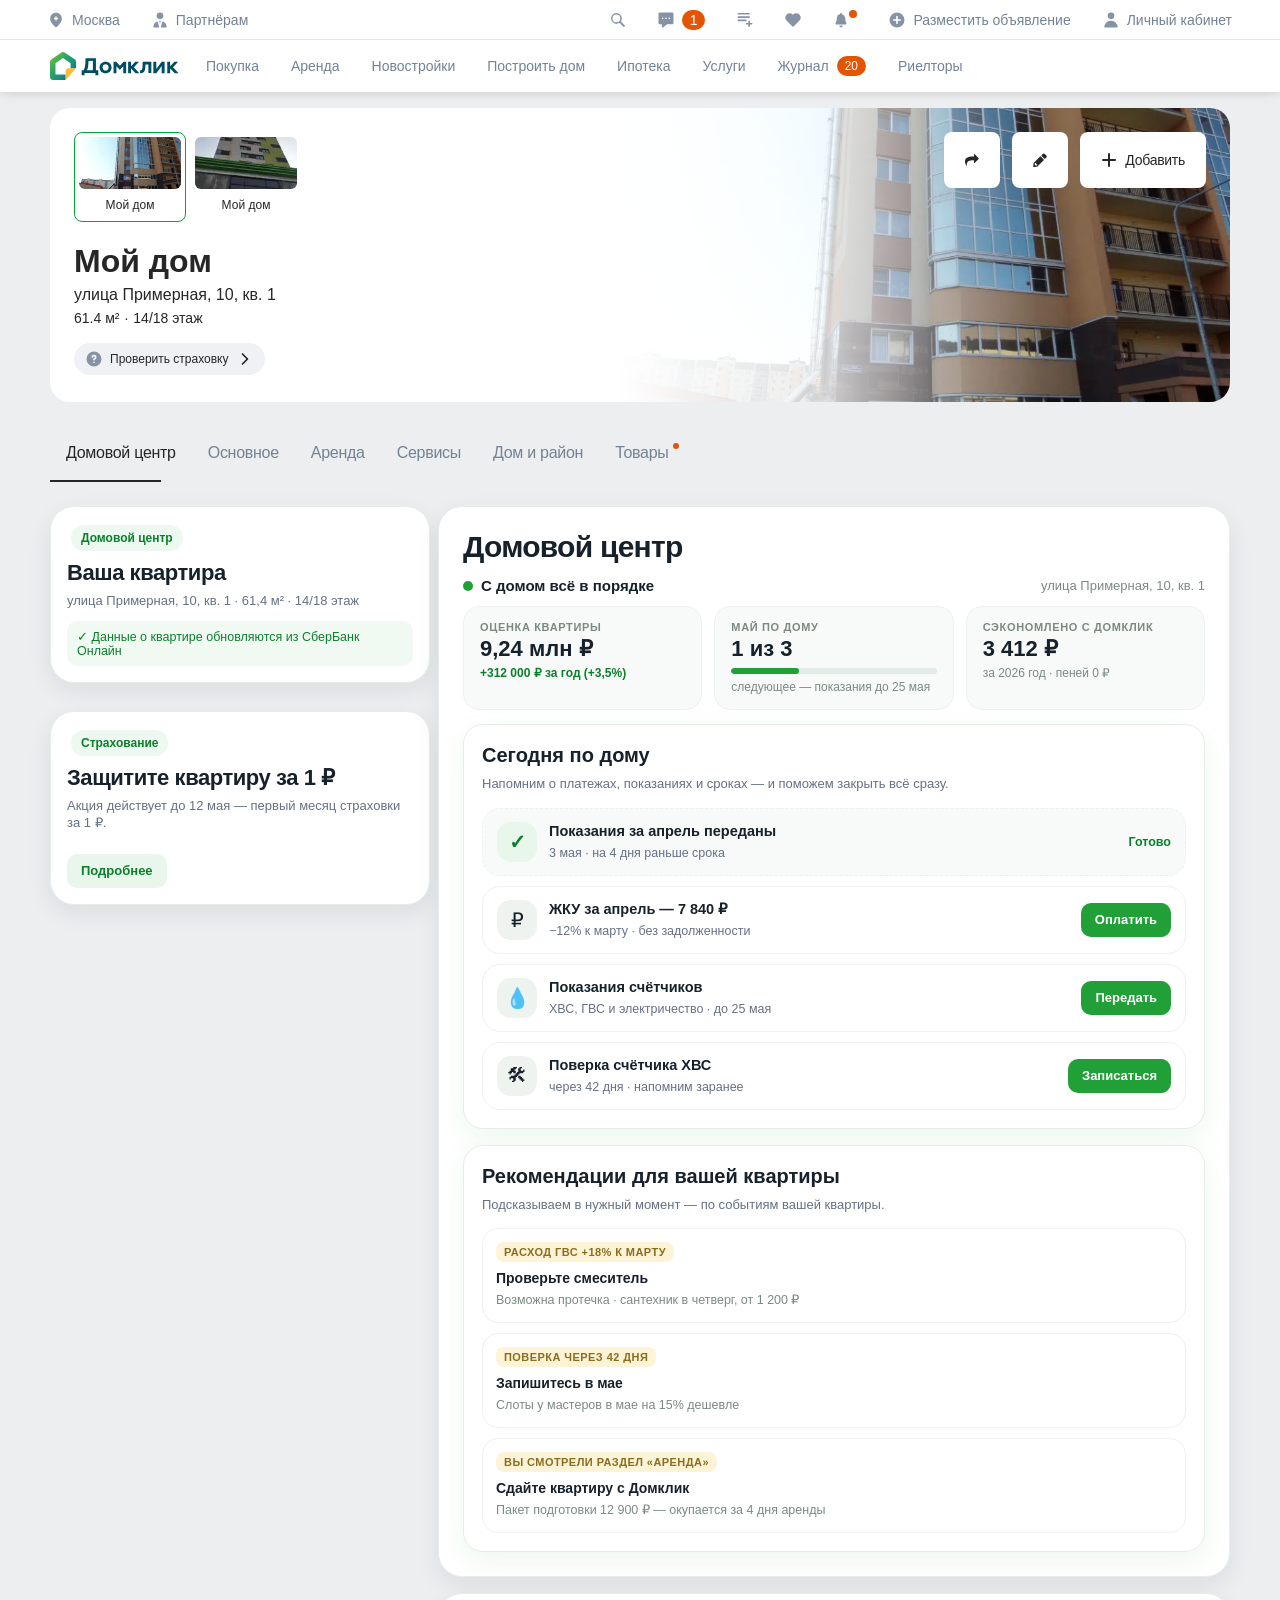
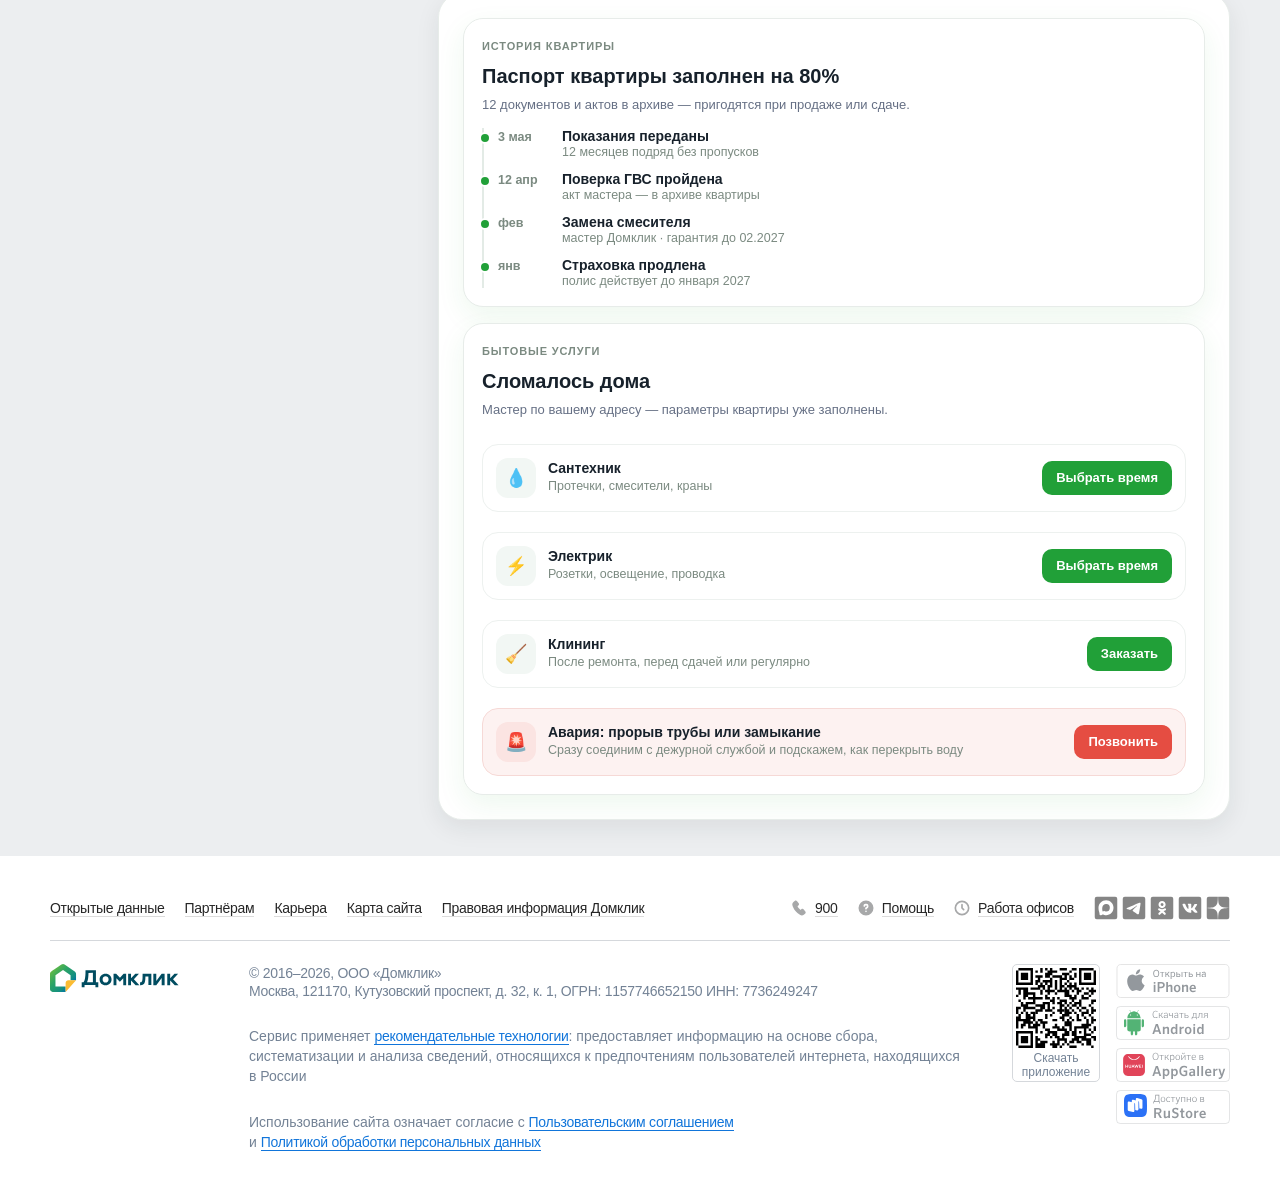
==== commit f5f133e4: "Client version v3 'Home pulse': value-first dashboard По мультиролевому ревью (пользователь/PM/UX) и" ====
--- a/prototype/domclick_myhome_client.html
+++ b/prototype/domclick_myhome_client.html
@@ -131,22 +131,52 @@
 .oc-aside-card:after{content:none!important;}
 .oc-after-block.oc-proposed-block:after{content:none!important;}
 .oc-after-block.oc-proposed-block{border:1px solid #e7ece9;background:#fff;}
-.oc-after-head{margin-bottom:14px;}
-/* мягкая нативная подсветка при переходе к сценарию вместо жирной зелёной рамки */
+.oc-after-head{margin-bottom:14px;display:block!important;}
+.oc-after-head h1,.oc-after-head h2{margin-bottom:10px;}
 .oc-focus{outline:none!important;border:1px solid #21a038!important;background:#fff!important;
   box-shadow:0 0 0 1px #21a038, 0 8px 24px rgba(23,33,43,.08)!important;}
-/* лейблы нижних секций: спокойный оверлайн вместо псевдокнопки-чипа */
+/* секции друг под другом во всю ширину — карточки не пляшут по высоте */
+.oc-after-grid{grid-template-columns:1fr!important;}
+/* лейблы секций: спокойный оверлайн */
 .oc-section-label{background:transparent;color:#7b8a81;padding:0;border-radius:0;
   font-size:11px;font-weight:800;letter-spacing:.08em;text-transform:uppercase;}
-/* текст задач — слева (дефолт button центрирует) */
-.oc-task{text-align:left;}
+/* hero «Пульс дома» */
+.oc-pulse{margin-top:14px;}
+.oc-pulse-status{display:flex;align-items:center;gap:8px;font-weight:700;font-size:15px;color:#17212b;}
+.oc-dot{width:10px;height:10px;border-radius:50%;background:#21a038;flex-shrink:0;}
+.oc-pulse-addr{margin-left:auto;font-weight:400;font-size:13px;color:#7b8a81;}
+.oc-pulse-grid{display:grid;grid-template-columns:repeat(3,1fr);gap:12px;margin-top:12px;}
+.oc-pulse-tile{display:flex;flex-direction:column;gap:4px;background:#f7faf8;border:1px solid #edf1ef;
+  border-radius:16px;padding:14px 16px;min-width:0;}
+.oc-pulse-label{font-size:11px;font-weight:800;letter-spacing:.06em;text-transform:uppercase;color:#7b8a81;}
+.oc-pulse-num{font-size:22px;font-weight:800;color:#17212b;line-height:1.1;}
+.oc-pulse-note{font-size:12px;color:#7b8a81;line-height:1.3;}
+.oc-pulse-note.oc-up{color:#0b7f2a;font-weight:700;}
+.oc-pulse-bar{display:block;height:6px;border-radius:3px;background:#e3ebe6;overflow:hidden;margin:2px 0;}
+.oc-pulse-bar i{display:block;height:100%;background:#21a038;border-radius:3px;}
+/* строки задач: жёсткая сетка иконка|текст|кнопка */
+.oc-task{text-align:left;grid-template-columns:40px 1fr auto;}
 .oc-task>div:nth-child(2){min-width:0;}
-/* кнопка действия в строке задачи/услуги */
+.oc-task b{font-size:14.5px;}
+.oc-task span{font-size:12.5px;}
+.oc-task.oc-done{background:#f7faf8;border-style:dashed;}
+.oc-task.oc-done .oc-ico{background:#e8f6ec;color:#0b7f2a;font-weight:800;}
+.oc-done-mark{font-style:normal;font-size:12.5px;font-weight:700;color:#0b7f2a;justify-self:end;}
+/* кнопки действий */
 em.oc-cta{font-style:normal;display:inline-flex;align-items:center;justify-content:center;
   height:34px;padding:0 14px;border-radius:10px;background:#21a038;color:#fff;
   font-weight:700;font-size:13px;white-space:nowrap;justify-self:end;flex-shrink:0;}
-button.oc-task:hover em.oc-cta{background:#1b8a30;}
-/* карточка услуги в «Сломалось дома» */
+em.oc-cta-light{background:#e8f6ec;color:#0b7f2a;margin-top:10px;}
+em.oc-cta-sos{background:#e54d42;}
+/* рекомендации: бейдж-причина сверху, карточки равной структуры */
+button.oc-context-item{display:flex;flex-direction:column;align-items:stretch;gap:8px;text-align:left;}
+button.oc-context-item:after{content:none!important;}
+.oc-why{align-self:flex-start;font-size:11px;font-weight:800;letter-spacing:.04em;text-transform:uppercase;
+  color:#8a6d1f;background:#fdf3d7;border-radius:8px;padding:4px 8px;}
+button.oc-context-item>div:nth-child(2){display:flex;flex-direction:column;gap:3px;}
+button.oc-context-item b{font-size:14px;color:#17212b;}
+button.oc-context-item span{font-size:12.5px;color:#7b8a81;line-height:1.35;}
+/* услуги «Сломалось дома» */
 .oc-flow-item{display:flex;gap:12px;align-items:center;background:#fff;
   border:1px solid #edf1ef;border-radius:16px;padding:13px;margin-top:10px;}
 .oc-flow-item>div:nth-child(2){flex:1;min-width:0;display:flex;flex-direction:column;gap:2px;}
@@ -154,16 +184,27 @@
 .oc-flow-item span{font-size:12.5px;color:#7b8a81;line-height:1.35;}
 .oc-flow-item .oc-ico{width:40px;height:40px;border-radius:12px;background:#f2f7f4;
   display:flex;align-items:center;justify-content:center;font-size:18px;flex-shrink:0;}
-/* рекомендация: стрелка-аффорданс перехода */
-button.oc-context-item{align-items:center;}
-button.oc-context-item:after{content:'→';margin-left:auto;color:#21a038;font-weight:800;font-size:16px;}
-/* кнопка-ссылка в карточке квартиры */
-.oc-aside-link{display:inline-flex;align-items:center;justify-content:center;width:100%;
-  height:44px;border-radius:14px;background:#21a038;color:#fff!important;font-weight:700;
-  font-size:14px;text-decoration:none;margin-top:12px;}
-/* на узких окнах родная media-query сжимает грид задач — вернуть колонку кнопки */
-@media(max-width:900px){.oc-task{grid-template-columns:40px 1fr auto;}}
-</style></head><body><!-- Учебный прототип курсового проекта ВШБ НИУ ВШЭ (команда 2). Не является сайтом domclick.ru. Демонстрация концепции «Домовой центр». --><div id="app"><header class="tpln-main-topline--12-2-0" data-e2e-id="topline"><div class="tpln-header-root--12-2-0" data-e2e-id="topline__header"><div aria-label="Навигация первого уровня" class="tpln-header-header--12-2-0"><div class="tpln-navItem-root--12-2-0"><div class="tpln-navItem-item--12-2-0 tpln-navItem-in-header--12-2-0" data-e2e-id="topline__region-open" role="button" tabindex="0"><div class="tpln-navItem-itemContent--12-2-0"><div class="tpln-navItem-title--12-2-0"><div class="icon-root-864-8-0-1 tpln-navItem-icon--12-2-0"><svg fill="none" height="16" width="16" xmlns="http://www.w3.org/2000/svg"><path clip-rule="evenodd" d="m8 14.519-.537.625L8 14.52Zm-.539.624.002.001a.857.857 0 0 0 1.074 0L8 14.52l.537.626.002-.002.003-.003.013-.01.047-.04a20.82 20.82 0 0 0 .763-.677 22.788 22.788 0 0 0 1.795-1.87c1.27-1.491 2.707-3.622 2.707-5.765C13.867 3.217 11.279.667 8 .667c-3.28 0-5.867 2.55-5.867 6.11 0 2.144 1.438 4.275 2.707 5.766a22.781 22.781 0 0 0 2.558 2.547l.046.04.014.01.003.003Zm.54-10.81c.404 0 .732.329.732.734V5.8h.734a.733.733 0 0 1 0 1.467h-.734V8a.733.733 0 1 1-1.466 0v-.733h-.734a.733.733 0 1 1 0-1.467h.734v-.733c0-.405.328-.734.733-.734Z" fill="currentColor" fill-rule="evenodd"></path></svg></div><span class="tpln-navItem-text--12-2-0" data-e2e-id="topline__link-region">Москва</span></div></div></div></div><div class="tpln-navItem-root--12-2-0"><a class="tpln-navItem-item--12-2-0 tpln-navItem-in-header--12-2-0" data-e2e-id="topline__partners" data-original-href="https://pro.domclick.ru/?from=topline2020" href="#" tabindex="0"><div class="tpln-navItem-itemContent--12-2-0"><div class="tpln-navItem-title--12-2-0"><div class="icon-root-864-8-0-1 tpln-navItem-icon--12-2-0"><svg fill="none" height="16" width="16" xmlns="http://www.w3.org/2000/svg"><path d="M11.334 3.833a3.333 3.333 0 1 1-6.667 0 3.333 3.333 0 0 1 6.667 0ZM5.561 9.175a6.277 6.277 0 0 0-4.228 5.933c0 .216.176.392.393.392h5.477a.841.841 0 0 1-.01-.032L5.562 9.175ZM8.798 15.5h5.477a.392.392 0 0 0 .392-.392 6.277 6.277 0 0 0-4.228-5.933l-1.632 6.293a.841.841 0 0 1-.01.032Zm.004-6.653a6.375 6.375 0 0 0-.41-.014h-.784a6.37 6.37 0 0 0-.41.014L8 11.94l.802-3.093Z" fill="currentColor"></path></svg></div><span class="tpln-navItem-text--12-2-0" data-e2e-id="topline__link-partners">Партнёрам</span></div></div></a></div><div class="tpln-navItem-root--12-2-0 tpln-navItem-pushRight--12-2-0"><div aria-label="Поиск" class="tpln-navItem-item--12-2-0 tpln-navItem-in-header--12-2-0" data-e2e-id="topline__search" role="button" tabindex="0"><div class="tpln-navItem-itemContent--12-2-0 tpln-navItem-onlyContent--12-2-0"><div class="tpln-navItem-title--12-2-0"></div><div class="tpln-styles-wrap--12-2-0"><div class="icon-root-864-8-0-1 tpln-styles-icon--12-2-0"><svg fill="none" height="16" width="16" xmlns="http://www.w3.org/2000/svg"><path d="M6.447 1.114a5.333 5.333 0 0 1 4.412 8.33l3.734 3.735a1 1 0 0 1-1.415 1.414L9.445 10.86a5.334 5.334 0 1 1-2.997-9.745Zm0 1.467a3.867 3.867 0 1 0 0 7.733 3.867 3.867 0 0 0 0-7.733Z" fill="currentColor"></path></svg></div></div></div></div></div><div class="tpln-navItem-root--12-2-0 tpln-navItem-chat--12-2-0"><div class="tpln-navItem-item--12-2-0 tpln-navItem-in-header--12-2-0" role="button" tabindex="0"><div class="tpln-navItem-itemContent--12-2-0 tpln-navItem-chat--12-2-0"><div class="tpln-navItem-title--12-2-0"></div><div class="index_module_button_widget__6a09eb95" data-e2e-id="chat-topline-button" role="button" tabindex="-1"><div class="tpln-chat-chat--12-2-0 index_module_root__6a09eb95"><div class="icon-root-864-8-0-1 index_module_icon__6a09eb95"><svg fill="none" height="16" width="16" xmlns="http://www.w3.org/2000/svg"><path clip-rule="evenodd" d="M1.75.5C1.06.5.5 1.06.5 1.75v9.167c0 .69.56 1.25 1.25 1.25h2.083v2.5a.833.833 0 0 0 1.354.65l3.939-3.15h5.124c.69 0 1.25-.56 1.25-1.25V1.75c0-.69-.56-1.25-1.25-1.25H1.75Zm2.917 6.667a.833.833 0 1 0 0-1.667.833.833 0 0 0 0 1.667Zm3.333 0A.833.833 0 1 0 8 5.5a.833.833 0 0 0 0 1.667Zm4.167-.834a.833.833 0 1 1-1.667 0 .833.833 0 0 1 1.667 0Z" fill="currentColor" fill-rule="evenodd"></path></svg></div><span class="bdg-root-997-16-0-4 bdg-error-32f-16-0-4 bdg-small-a45-16-0-4 bdg-primary-80c-16-0-4 bdg-counter-dad-16-0-4">1</span></div></div></div></div></div><div class="tpln-navItem-root--12-2-0"><a aria-label="Сравнение" class="tpln-navItem-item--12-2-0 tpln-navItem-in-header--12-2-0" data-e2e-id="topline__compare" data-original-href="https://domclick.ru/compare?from=topline2020" href="#" tabindex="0"><div class="tpln-navItem-itemContent--12-2-0"><div class="tpln-navItem-title--12-2-0"><div class="icon-root-864-8-0-1 tpln-navItem-icon--12-2-0"><svg fill="none" height="16" width="16" xmlns="http://www.w3.org/2000/svg"><g clip-rule="evenodd" fill="currentColor" fill-rule="evenodd"><path d="M.5 1.75c0-.46.373-.833.833-.833h10.834a.833.833 0 0 1 0 1.666H1.333A.833.833 0 0 1 .5 1.75Zm0 3.333c0-.46.373-.833.833-.833h10.834a.833.833 0 0 1 0 1.667H1.333A.833.833 0 0 1 .5 5.083Zm0 3.334c0-.46.373-.834.833-.834h7.5a.833.833 0 1 1 0 1.667h-7.5A.833.833 0 0 1 .5 8.417Zm8.333 3.333c0-.46.373-.833.834-.833h5a.833.833 0 0 1 0 1.666h-5a.833.833 0 0 1-.834-.833Z"></path><path d="M12.167 15.083a.833.833 0 0 1-.834-.833v-5a.833.833 0 0 1 1.667 0v5c0 .46-.373.833-.833.833Z"></path></g></svg></div></div></div></a></div><div class="tpln-navItem-root--12-2-0"><a aria-label="Избранное" class="tpln-navItem-item--12-2-0 tpln-navItem-in-header--12-2-0" data-original-href="https://domclick.ru/favorites?from=topline2020" href="#" tabindex="0"><div class="tpln-navItem-itemContent--12-2-0"><div class="tpln-navItem-title--12-2-0"><div class="icon-root-864-8-0-1 tpln-navItem-icon--12-2-0"><svg fill="none" height="16" width="16" xmlns="http://www.w3.org/2000/svg"><path clip-rule="evenodd" d="M1.745 2.615a4.215 4.215 0 0 1 6.053 0L8 2.82l.202-.206a4.215 4.215 0 0 1 6.053 0 4.413 4.413 0 0 1 0 6.144l-5.45 5.57c-.442.45-1.168.45-1.609 0l-5.45-5.57a4.414 4.414 0 0 1-.001-6.144Z" fill="currentColor" fill-rule="evenodd"></path></svg></div></div></div></a></div><div class="tpln-navItem-root--12-2-0 tpln-navItem-notifications--12-2-0"><div aria-label="Уведомления" class="tpln-navItem-item--12-2-0 tpln-navItem-in-header--12-2-0" role="button" tabindex="0"><div class="tpln-navItem-itemContent--12-2-0 tpln-navItem-notifications--12-2-0 tpln-navItem-onlyContent--12-2-0"><div class="tpln-navItem-title--12-2-0"></div><div class="tpln-notifications-notifications--12-2-0"><div class="BellWidgetView-module_bell__uXBsj" data-e2e-id="bell_widget"><div class="BellContainer-module_wrapper__fiqUv"><button class="BellButton-module_bell_button__lls4c"><span class="BellButton-module_bell_button__acne__HI7xL" data-e2e-id="bell_widget_counter" title="42"><div class="icon-root-864-8-0-1 BellButton-module_bell_button__icon__NQp0S BellButton-module_bell_button__counter__mrfYk"><svg fill="currentColor" viewbox="0 0 16 16" xmlns="http://www.w3.org/2000/svg"><path d="M8 1a1 1 0 0 0-1 1v.12a4.17 4.17 0 0 0-3.15 3.6L3.5 9l-.87 1.74A1.21 1.21 0 0 0 3.7 12.5h8.58a1.21 1.21 0 0 0 1.08-1.76L12.5 9l-.35-3.27A4.17 4.17 0 0 0 9 2.13V2a1 1 0 0 0-1-1zm0 14.5c1 0 1.5-.95 1.5-1.5v-.5h-3v.5c0 .55.5 1.5 1.5 1.5z"></path></svg></div></span></button></div></div></div></div></div></div><div class="tpln-navItem-root--12-2-0 tpln-navItem-newOffer--12-2-0"><a class="tpln-navItem-item--12-2-0 tpln-navItem-in-header--12-2-0" data-e2e-id="topline__new-offer" data-original-href="https://my.domclick.ru/offers/new?from=topline2020" href="#" tabindex="0"><div class="tpln-navItem-itemContent--12-2-0"><div class="tpln-navItem-title--12-2-0"><div class="icon-root-864-8-0-1 tpln-navItem-icon--12-2-0"><svg fill="none" height="16" width="16" xmlns="http://www.w3.org/2000/svg"><path clip-rule="evenodd" d="M15.5 8a7.5 7.5 0 1 1-15 0 7.5 7.5 0 0 1 15 0ZM8.833 4.667a.833.833 0 1 0-1.666 0v2.5h-2.5a.833.833 0 1 0 0 1.666h2.5v2.5a.833.833 0 1 0 1.666 0v-2.5h2.5a.833.833 0 1 0 0-1.666h-2.5v-2.5Z" fill="currentColor" fill-rule="evenodd"></path></svg></div><span class="tpln-navItem-text--12-2-0" data-e2e-id="topline__link-new-offer">Разместить объявление</span></div></div></a></div><div class="tpln-navItem-root--12-2-0"><div class="tpln-navItem-item--12-2-0 tpln-navItem-in-header--12-2-0" data-e2e-id="topline__user" role="button" tabindex="0"><div class="tpln-navItem-itemContent--12-2-0 undefined"><div class="tpln-navItem-title--12-2-0"><div class="icon-root-864-8-0-1 tpln-navItem-icon--12-2-0"><svg fill="none" height="16" width="16" xmlns="http://www.w3.org/2000/svg"><path d="M11.334 3.833a3.333 3.333 0 1 1-6.667 0 3.333 3.333 0 0 1 6.667 0ZM1.333 15.108a6.274 6.274 0 0 1 6.275-6.275h.784a6.274 6.274 0 0 1 6.275 6.275.392.392 0 0 1-.392.392H1.725a.392.392 0 0 1-.392-.392Z" fill="currentColor"></path></svg></div><span class="tpln-navItem-text--12-2-0" data-e2e-id="topline__link-user">Личный кабинет</span></div></div><div class="tpln-collapsibleChildren-hidden--12-2-0"><div class="f-cl-root-1f7-5-0-3" tabindex="-1"><div class="f-cl-sentinel-42b-5-0-3" role="presentation" tabindex="0"></div><div class="tpln-navSubmenu-navSubmenu--12-2-0"><div class="tpln-navSubmenu-content--12-2-0"><div class="tpln-SberElk-sberElk--12-2-0"><div data-theme="light" id="elk_sub_menu_item_element_id"><div class="web_profile_composition_domclick">
+.oc-flow-item.oc-sos{background:#fdf2f1;border-color:#f6d9d6;}
+.oc-flow-item.oc-sos .oc-ico{background:#fbe4e2;}
+/* история-таймлайн */
+.oc-tl{margin-top:12px;border-left:2px solid #e3ebe6;padding-left:14px;display:flex;flex-direction:column;gap:12px;}
+.oc-tl-item{position:relative;display:flex;gap:12px;align-items:baseline;}
+.oc-tl-item:before{content:'';position:absolute;left:-19px;top:4px;width:8px;height:8px;border-radius:50%;
+  background:#21a038;border:2px solid #fff;}
+.oc-tl-date{flex-shrink:0;width:52px;font-size:12px;font-weight:700;color:#7b8a81;}
+.oc-tl-item>div{display:flex;flex-direction:column;gap:1px;}
+.oc-tl-item b{font-size:14px;color:#17212b;}
+.oc-tl-item span{font-size:12.5px;color:#7b8a81;}
+/* aside */
+.oc-sync{margin-top:12px;font-size:12.5px;color:#0b7f2a;background:#f0faf3;border-radius:10px;padding:8px 10px;}
+.oc-aside-card.oc-ins{margin-top:8px;}
+/* телефон: плитки пульса и всё прочее в столбец */
+@media(max-width:1100px){
+  .oc-pulse-grid{grid-template-columns:1fr;}
+  .oc-pulse-addr{display:none;}
+  .oc-task{grid-template-columns:40px 1fr auto;}
+}
+</style></head><body><!-- Учебный прототип курсового проекта ВШБ НИУ ВШЭ (команда 2). Не является сайтом domclick.ru. Демонстрация концепции «Домовой центр». Все цифры — демонстрационные данные. --><div id="app"><header class="tpln-main-topline--12-2-0" data-e2e-id="topline"><div class="tpln-header-root--12-2-0" data-e2e-id="topline__header"><div aria-label="Навигация первого уровня" class="tpln-header-header--12-2-0"><div class="tpln-navItem-root--12-2-0"><div class="tpln-navItem-item--12-2-0 tpln-navItem-in-header--12-2-0" data-e2e-id="topline__region-open" role="button" tabindex="0"><div class="tpln-navItem-itemContent--12-2-0"><div class="tpln-navItem-title--12-2-0"><div class="icon-root-864-8-0-1 tpln-navItem-icon--12-2-0"><svg fill="none" height="16" width="16" xmlns="http://www.w3.org/2000/svg"><path clip-rule="evenodd" d="m8 14.519-.537.625L8 14.52Zm-.539.624.002.001a.857.857 0 0 0 1.074 0L8 14.52l.537.626.002-.002.003-.003.013-.01.047-.04a20.82 20.82 0 0 0 .763-.677 22.788 22.788 0 0 0 1.795-1.87c1.27-1.491 2.707-3.622 2.707-5.765C13.867 3.217 11.279.667 8 .667c-3.28 0-5.867 2.55-5.867 6.11 0 2.144 1.438 4.275 2.707 5.766a22.781 22.781 0 0 0 2.558 2.547l.046.04.014.01.003.003Zm.54-10.81c.404 0 .732.329.732.734V5.8h.734a.733.733 0 0 1 0 1.467h-.734V8a.733.733 0 1 1-1.466 0v-.733h-.734a.733.733 0 1 1 0-1.467h.734v-.733c0-.405.328-.734.733-.734Z" fill="currentColor" fill-rule="evenodd"></path></svg></div><span class="tpln-navItem-text--12-2-0" data-e2e-id="topline__link-region">Москва</span></div></div></div></div><div class="tpln-navItem-root--12-2-0"><a class="tpln-navItem-item--12-2-0 tpln-navItem-in-header--12-2-0" data-e2e-id="topline__partners" data-original-href="https://pro.domclick.ru/?from=topline2020" href="#" tabindex="0"><div class="tpln-navItem-itemContent--12-2-0"><div class="tpln-navItem-title--12-2-0"><div class="icon-root-864-8-0-1 tpln-navItem-icon--12-2-0"><svg fill="none" height="16" width="16" xmlns="http://www.w3.org/2000/svg"><path d="M11.334 3.833a3.333 3.333 0 1 1-6.667 0 3.333 3.333 0 0 1 6.667 0ZM5.561 9.175a6.277 6.277 0 0 0-4.228 5.933c0 .216.176.392.393.392h5.477a.841.841 0 0 1-.01-.032L5.562 9.175ZM8.798 15.5h5.477a.392.392 0 0 0 .392-.392 6.277 6.277 0 0 0-4.228-5.933l-1.632 6.293a.841.841 0 0 1-.01.032Zm.004-6.653a6.375 6.375 0 0 0-.41-.014h-.784a6.37 6.37 0 0 0-.41.014L8 11.94l.802-3.093Z" fill="currentColor"></path></svg></div><span class="tpln-navItem-text--12-2-0" data-e2e-id="topline__link-partners">Партнёрам</span></div></div></a></div><div class="tpln-navItem-root--12-2-0 tpln-navItem-pushRight--12-2-0"><div aria-label="Поиск" class="tpln-navItem-item--12-2-0 tpln-navItem-in-header--12-2-0" data-e2e-id="topline__search" role="button" tabindex="0"><div class="tpln-navItem-itemContent--12-2-0 tpln-navItem-onlyContent--12-2-0"><div class="tpln-navItem-title--12-2-0"></div><div class="tpln-styles-wrap--12-2-0"><div class="icon-root-864-8-0-1 tpln-styles-icon--12-2-0"><svg fill="none" height="16" width="16" xmlns="http://www.w3.org/2000/svg"><path d="M6.447 1.114a5.333 5.333 0 0 1 4.412 8.33l3.734 3.735a1 1 0 0 1-1.415 1.414L9.445 10.86a5.334 5.334 0 1 1-2.997-9.745Zm0 1.467a3.867 3.867 0 1 0 0 7.733 3.867 3.867 0 0 0 0-7.733Z" fill="currentColor"></path></svg></div></div></div></div></div><div class="tpln-navItem-root--12-2-0 tpln-navItem-chat--12-2-0"><div class="tpln-navItem-item--12-2-0 tpln-navItem-in-header--12-2-0" role="button" tabindex="0"><div class="tpln-navItem-itemContent--12-2-0 tpln-navItem-chat--12-2-0"><div class="tpln-navItem-title--12-2-0"></div><div class="index_module_button_widget__6a09eb95" data-e2e-id="chat-topline-button" role="button" tabindex="-1"><div class="tpln-chat-chat--12-2-0 index_module_root__6a09eb95"><div class="icon-root-864-8-0-1 index_module_icon__6a09eb95"><svg fill="none" height="16" width="16" xmlns="http://www.w3.org/2000/svg"><path clip-rule="evenodd" d="M1.75.5C1.06.5.5 1.06.5 1.75v9.167c0 .69.56 1.25 1.25 1.25h2.083v2.5a.833.833 0 0 0 1.354.65l3.939-3.15h5.124c.69 0 1.25-.56 1.25-1.25V1.75c0-.69-.56-1.25-1.25-1.25H1.75Zm2.917 6.667a.833.833 0 1 0 0-1.667.833.833 0 0 0 0 1.667Zm3.333 0A.833.833 0 1 0 8 5.5a.833.833 0 0 0 0 1.667Zm4.167-.834a.833.833 0 1 1-1.667 0 .833.833 0 0 1 1.667 0Z" fill="currentColor" fill-rule="evenodd"></path></svg></div><span class="bdg-root-997-16-0-4 bdg-error-32f-16-0-4 bdg-small-a45-16-0-4 bdg-primary-80c-16-0-4 bdg-counter-dad-16-0-4">1</span></div></div></div></div></div><div class="tpln-navItem-root--12-2-0"><a aria-label="Сравнение" class="tpln-navItem-item--12-2-0 tpln-navItem-in-header--12-2-0" data-e2e-id="topline__compare" data-original-href="https://domclick.ru/compare?from=topline2020" href="#" tabindex="0"><div class="tpln-navItem-itemContent--12-2-0"><div class="tpln-navItem-title--12-2-0"><div class="icon-root-864-8-0-1 tpln-navItem-icon--12-2-0"><svg fill="none" height="16" width="16" xmlns="http://www.w3.org/2000/svg"><g clip-rule="evenodd" fill="currentColor" fill-rule="evenodd"><path d="M.5 1.75c0-.46.373-.833.833-.833h10.834a.833.833 0 0 1 0 1.666H1.333A.833.833 0 0 1 .5 1.75Zm0 3.333c0-.46.373-.833.833-.833h10.834a.833.833 0 0 1 0 1.667H1.333A.833.833 0 0 1 .5 5.083Zm0 3.334c0-.46.373-.834.833-.834h7.5a.833.833 0 1 1 0 1.667h-7.5A.833.833 0 0 1 .5 8.417Zm8.333 3.333c0-.46.373-.833.834-.833h5a.833.833 0 0 1 0 1.666h-5a.833.833 0 0 1-.834-.833Z"></path><path d="M12.167 15.083a.833.833 0 0 1-.834-.833v-5a.833.833 0 0 1 1.667 0v5c0 .46-.373.833-.833.833Z"></path></g></svg></div></div></div></a></div><div class="tpln-navItem-root--12-2-0"><a aria-label="Избранное" class="tpln-navItem-item--12-2-0 tpln-navItem-in-header--12-2-0" data-original-href="https://domclick.ru/favorites?from=topline2020" href="#" tabindex="0"><div class="tpln-navItem-itemContent--12-2-0"><div class="tpln-navItem-title--12-2-0"><div class="icon-root-864-8-0-1 tpln-navItem-icon--12-2-0"><svg fill="none" height="16" width="16" xmlns="http://www.w3.org/2000/svg"><path clip-rule="evenodd" d="M1.745 2.615a4.215 4.215 0 0 1 6.053 0L8 2.82l.202-.206a4.215 4.215 0 0 1 6.053 0 4.413 4.413 0 0 1 0 6.144l-5.45 5.57c-.442.45-1.168.45-1.609 0l-5.45-5.57a4.414 4.414 0 0 1-.001-6.144Z" fill="currentColor" fill-rule="evenodd"></path></svg></div></div></div></a></div><div class="tpln-navItem-root--12-2-0 tpln-navItem-notifications--12-2-0"><div aria-label="Уведомления" class="tpln-navItem-item--12-2-0 tpln-navItem-in-header--12-2-0" role="button" tabindex="0"><div class="tpln-navItem-itemContent--12-2-0 tpln-navItem-notifications--12-2-0 tpln-navItem-onlyContent--12-2-0"><div class="tpln-navItem-title--12-2-0"></div><div class="tpln-notifications-notifications--12-2-0"><div class="BellWidgetView-module_bell__uXBsj" data-e2e-id="bell_widget"><div class="BellContainer-module_wrapper__fiqUv"><button class="BellButton-module_bell_button__lls4c"><span class="BellButton-module_bell_button__acne__HI7xL" data-e2e-id="bell_widget_counter" title="42"><div class="icon-root-864-8-0-1 BellButton-module_bell_button__icon__NQp0S BellButton-module_bell_button__counter__mrfYk"><svg fill="currentColor" viewbox="0 0 16 16" xmlns="http://www.w3.org/2000/svg"><path d="M8 1a1 1 0 0 0-1 1v.12a4.17 4.17 0 0 0-3.15 3.6L3.5 9l-.87 1.74A1.21 1.21 0 0 0 3.7 12.5h8.58a1.21 1.21 0 0 0 1.08-1.76L12.5 9l-.35-3.27A4.17 4.17 0 0 0 9 2.13V2a1 1 0 0 0-1-1zm0 14.5c1 0 1.5-.95 1.5-1.5v-.5h-3v.5c0 .55.5 1.5 1.5 1.5z"></path></svg></div></span></button></div></div></div></div></div></div><div class="tpln-navItem-root--12-2-0 tpln-navItem-newOffer--12-2-0"><a class="tpln-navItem-item--12-2-0 tpln-navItem-in-header--12-2-0" data-e2e-id="topline__new-offer" data-original-href="https://my.domclick.ru/offers/new?from=topline2020" href="#" tabindex="0"><div class="tpln-navItem-itemContent--12-2-0"><div class="tpln-navItem-title--12-2-0"><div class="icon-root-864-8-0-1 tpln-navItem-icon--12-2-0"><svg fill="none" height="16" width="16" xmlns="http://www.w3.org/2000/svg"><path clip-rule="evenodd" d="M15.5 8a7.5 7.5 0 1 1-15 0 7.5 7.5 0 0 1 15 0ZM8.833 4.667a.833.833 0 1 0-1.666 0v2.5h-2.5a.833.833 0 1 0 0 1.666h2.5v2.5a.833.833 0 1 0 1.666 0v-2.5h2.5a.833.833 0 1 0 0-1.666h-2.5v-2.5Z" fill="currentColor" fill-rule="evenodd"></path></svg></div><span class="tpln-navItem-text--12-2-0" data-e2e-id="topline__link-new-offer">Разместить объявление</span></div></div></a></div><div class="tpln-navItem-root--12-2-0"><div class="tpln-navItem-item--12-2-0 tpln-navItem-in-header--12-2-0" data-e2e-id="topline__user" role="button" tabindex="0"><div class="tpln-navItem-itemContent--12-2-0 undefined"><div class="tpln-navItem-title--12-2-0"><div class="icon-root-864-8-0-1 tpln-navItem-icon--12-2-0"><svg fill="none" height="16" width="16" xmlns="http://www.w3.org/2000/svg"><path d="M11.334 3.833a3.333 3.333 0 1 1-6.667 0 3.333 3.333 0 0 1 6.667 0ZM1.333 15.108a6.274 6.274 0 0 1 6.275-6.275h.784a6.274 6.274 0 0 1 6.275 6.275.392.392 0 0 1-.392.392H1.725a.392.392 0 0 1-.392-.392Z" fill="currentColor"></path></svg></div><span class="tpln-navItem-text--12-2-0" data-e2e-id="topline__link-user">Личный кабинет</span></div></div><div class="tpln-collapsibleChildren-hidden--12-2-0"><div class="f-cl-root-1f7-5-0-3" tabindex="-1"><div class="f-cl-sentinel-42b-5-0-3" role="presentation" tabindex="0"></div><div class="tpln-navSubmenu-navSubmenu--12-2-0"><div class="tpln-navSubmenu-content--12-2-0"><div class="tpln-SberElk-sberElk--12-2-0"><div data-theme="light" id="elk_sub_menu_item_element_id"><div class="web_profile_composition_domclick">
 <div class="web_profile_layoutWrapper_domclick">
 <div class="web_profile_userInfo_domclick" id="web_profile_userInfo_widget"><div class="_wrapperDiv_1lkg2_1"><div id="web_profile_userInfo_widget_user_info">
 <div class="_wrapper_e71i2_1" data-testid="userInfoWrapper">
@@ -222,8 +263,8 @@
 <h3 class="oc-aside-title">Ваша квартира</h3>
 <p class="oc-aside-text">улица Примерная, 10, кв. 1 · 61,4 м² · 14/18 этаж</p>
 
-<a class="oc-aside-link oc-clickable" data-oc-target="oc-block-today" href="#oc-block-today">3 задачи на май — открыть</a>
-</div>
+
+<div class="oc-sync">✓ Данные о квартире обновляются из СберБанк Онлайн</div></div><div class="oc-aside-card oc-ins"><div class="oc-aside-kicker">Страхование</div><h3 class="oc-aside-title">Защитите квартиру за 1 ₽</h3><p class="oc-aside-text">Акция действует до 12 мая — первый месяц страховки за 1 ₽.</p><em class="oc-cta oc-cta-light">Подробнее</em></div>
 <div class="zJtED"><div class="rUqXQ"><div class="PnNyO Nd0f5"><div class="k7_oR"><div class="DwZ6P"><div class="CYQeb"><h3 class="ilXEX">Успейте защитить квартиру за 1 ₽</h3><p class="EOeg1">Акция действует до 12 мая</p></div><div class="picture-picture-f61-5-0-6 UKkuY" style="width: 84px; height: 84px;"><picture class="picture-pictureContent-486-5-0-6"><img alt="" class="picture-image-object-fit--fill-3ef-5-0-6" height="84" loading="eager" src="../Основное_files/insurance-promo-one-ruble.webp" style="object-position: 50% 50%;" width="84"/></picture></div></div><div class="eERJF"><button class="btn-root-119-19-4-2 btn-primary-a30-19-4-2 btn-medium-fdc-19-4-2 btn-typeButtonReset-268-19-4-2 btn-fluid-af4-19-4-2 btn-withContainer-203-19-4-2" tabindex="0" type="button"><span class="btn-text-398-19-4-2">Застраховать</span></button></div></div></div></div><div class="OHimn"><div class="rUqXQ"><div class="PnNyO Nd0f5"><div class="mcXPY GqeIx"><h4 class="PlvDu">Сгенерируйте интерьер</h4><div class="QK12s qWsqY"><div class="picture-picture-f61-5-0-6" style="width: 16px; height: 16px;"><picture class="picture-pictureContent-486-5-0-6"><img alt="" class="picture-image-object-fit--fill-3ef-5-0-6" height="16" loading="eager" src="../Основное_files/kandinsky.webp" style="object-position: 50% 50%;" width="16"/></picture></div></div></div><button class="xs6N8"></button></div></div></div></div><div class="AvTCN"><div class="RerNI"><div class="hnwsw"><div class="mJUwv"><img alt="" class="EKU8d" src="[data-uri]"/><div><p class="AGPw2">Синхронизировать данные о недвижимости со СберБанк Онлайн</p><div class="phYZQ"><button class="btn-root-119-19-4-2 btn-transparent-a22-19-4-2 btn-small-1ac-19-4-2 btn-typeButtonReset-268-19-4-2 btn-withContainer-203-19-4-2" tabindex="0" type="button"><span class="btn-text-398-19-4-2">Подробнее</span></button></div></div></div><button aria-label="Закрыть виджет" class="Y5UZz"><div class="icon-root-864-7-0-5 b6WLw"><svg fill="none" viewbox="0 0 16 16" xmlns="http://www.w3.org/2000/svg"><path d="M3.41 2A1 1 0 0 0 2 3.41L6.59 8 2 12.59A1 1 0 1 0 3.41 14L8 9.41 12.59 14A1 1 0 0 0 14 12.59L9.41 8 14 3.41A1 1 0 0 0 12.59 2L8 6.59 3.41 2z" fill="currentColor"></path></svg></div></button></div></div></div></div><section class="Q619h">
 <div class="oc-after-wrap">
 <section class="oc-after-card oc-proposed">
@@ -232,9 +273,9 @@
 <div>
 
 <h1 class="oc-after-title">Домовой центр</h1>
-<p class="oc-after-sub">Оплачивайте ЖКУ, передавайте показания и решайте бытовые вопросы — всё по вашему адресу и в пару касаний.</p>
-</div>
-</div>
+
+</div>
+<div class="oc-pulse"><div class="oc-pulse-status"><i class="oc-dot"></i>С домом всё в порядке<span class="oc-pulse-addr">улица Примерная, 10, кв. 1</span></div><div class="oc-pulse-grid"><div class="oc-pulse-tile"><span class="oc-pulse-label">Оценка квартиры</span><b class="oc-pulse-num">9,24 млн ₽</b><span class="oc-pulse-note oc-up">+312 000 ₽ за год (+3,5%)</span></div><div class="oc-pulse-tile"><span class="oc-pulse-label">Май по дому</span><b class="oc-pulse-num">1 из 3</b><span class="oc-pulse-bar"><i style="width:33%"></i></span><span class="oc-pulse-note">следующее — показания до 25 мая</span></div><div class="oc-pulse-tile"><span class="oc-pulse-label">Сэкономлено с Домклик</span><b class="oc-pulse-num">3 412 ₽</b><span class="oc-pulse-note">за 2026 год · пеней 0 ₽</span></div></div></div></div>
 
 
 <div class="oc-after-grid">
@@ -242,21 +283,17 @@
 
 <h3>Сегодня по дому</h3>
 <p class="oc-block-sub">Напомним о платежах, показаниях и сроках — и поможем закрыть всё сразу.</p>
-<button class="oc-task oc-clickable" data-oc-target="oc-flow-jku" type="button"><div class="oc-ico">💧</div><div><b>Передать показания счетчиков</b><span>ХВС, ГВС и электричество · до 25 числа</span></div><em class="oc-cta">Передать</em></button>
-<button class="oc-task oc-clickable" data-oc-target="oc-flow-jku" type="button"><div class="oc-ico">₽</div><div><b>Оплатить ЖКУ за апрель</b><span>Начислено 7 840 ₽ · оплата через Сбер</span></div><em class="oc-cta">Оплатить</em></button>
-<button class="oc-task oc-clickable" data-oc-target="oc-flow-jku" type="button"><div class="oc-ico">🛠</div><div><b>Поверка счётчика ХВС</b><span>Через 42 дня · запись к мастеру за пару минут</span></div><em class="oc-cta">Записаться</em></button>
-
-
-</div>
+
+
+
+
+
+<div class="oc-task oc-done"><div class="oc-ico">✓</div><div><b>Показания за апрель переданы</b><span>3 мая · на 4 дня раньше срока</span></div><em class="oc-done-mark">Готово</em></div><div class="oc-task"><div class="oc-ico">₽</div><div><b>ЖКУ за апрель — 7 840 ₽</b><span>−12% к марту · без задолженности</span></div><em class="oc-cta">Оплатить</em></div><div class="oc-task"><div class="oc-ico">💧</div><div><b>Показания счётчиков</b><span>ХВС, ГВС и электричество · до 25 мая</span></div><em class="oc-cta">Передать</em></div><div class="oc-task"><div class="oc-ico">🛠</div><div><b>Поверка счётчика ХВС</b><span>через 42 дня · напомним заранее</span></div><em class="oc-cta">Записаться</em></div></div>
 <div class="oc-after-block oc-proposed-block">
 
 <h3>Рекомендации для вашей квартиры</h3>
-<p class="oc-block-sub">Подсказываем услуги в нужный момент — адрес и параметры квартиры уже заполнены.</p>
-<div class="oc-context">
-<button class="oc-context-item oc-clickable" data-oc-target="oc-flow-jku" type="button"><div>🧾</div><div><b>Расходы за апрель</b><span>Сравните с прошлым месяцем и включите автонапоминания.</span></div></button>
-<button class="oc-context-item oc-clickable" data-oc-target="oc-flow-jku" type="button"><div>🛡</div><div><b>Умный дом для квартиры</b><span>Датчики протечки и умные счётчики — расходы под контролем.</span></div></button>
-<button class="oc-context-item oc-clickable" data-oc-target="oc-flow-services" type="button"><div>🏠</div><div><b>Подготовить к сдаче</b><span>Клининг, мелкий ремонт, фото, договор и страховка одним сценарием.</span></div></button>
-</div>
+<p class="oc-block-sub">Подсказываем в нужный момент — по событиям вашей квартиры.</p>
+<div class="oc-context"><button class="oc-context-item oc-clickable" data-oc-target="oc-flow-services" type="button"><div class="oc-why">Расход ГВС +18% к марту</div><div><b>Проверьте смеситель</b><span>Возможна протечка · сантехник в четверг, от 1 200 ₽</span></div></button><button class="oc-context-item oc-clickable" data-oc-target="oc-flow-services" type="button"><div class="oc-why">Поверка через 42 дня</div><div><b>Запишитесь в мае</b><span>Слоты у мастеров в мае на 15% дешевле</span></div></button><button class="oc-context-item oc-clickable" data-oc-target="oc-flow-services" type="button"><div class="oc-why">Вы смотрели раздел «Аренда»</div><div><b>Сдайте квартиру с Домклик</b><span>Пакет подготовки 12 900 ₽ — окупается за 4 дня аренды</span></div></button></div>
 
 </div>
 </div>
@@ -264,8 +301,8 @@
 </section>
 <section class="oc-after-card oc-proposed oc-flow-card" id="oc-flow-jku">
 <div class="oc-after-grid">
-<div class="oc-after-block oc-proposed-block"><div class="oc-section-label">ЖКУ и счётчики</div><h3>Оплата и показания</h3><p class="oc-block-sub">Начисления, оплата и передача показаний — в одном месте, с напоминаниями каждый месяц.</p><div class="oc-task"><div class="oc-ico">₽</div><div><b>ЖКУ за апрель — 7 840 ₽</b><span>Начислено без задолженности · можно включить автоплатёж</span></div><em class="oc-cta">Оплатить</em></div><div class="oc-task"><div class="oc-ico">💧</div><div><b>Показания: вода и электричество</b><span>До 25 мая · напомним за три дня до срока</span></div><em class="oc-cta">Передать</em></div><div class="oc-task"><div class="oc-ico">🛠</div><div><b>Поверка счётчика ХВС</b><span>Через 42 дня · проверенные мастера с гарантией</span></div><em class="oc-cta">Записаться</em></div></div>
-<div class="oc-after-block oc-proposed-block" id="oc-flow-services"><div class="oc-section-label">Бытовые услуги</div><h3>Сломалось дома</h3><p class="oc-block-sub">Мастер на час, клининг и подготовка квартиры к сдаче — по вашему адресу.</p><div class="oc-context"><div class="oc-flow-item"><div class="oc-ico">💧</div><div><b>Сантехник</b><span>Протечки, смесители и поверка — адрес уже заполнен</span></div><em class="oc-cta">Выбрать время</em></div><div class="oc-flow-item"><div class="oc-ico">⚡</div><div><b>Электрик</b><span>Розетки, освещение и проводка</span></div><em class="oc-cta">Выбрать время</em></div><div class="oc-flow-item"><div class="oc-ico">🧹</div><div><b>Клининг</b><span>После ремонта, перед сдачей или регулярная уборка</span></div><em class="oc-cta">Заказать</em></div><div class="oc-flow-item"><div class="oc-ico">🏠</div><div><b>Подготовить к сдаче</b><span>Клининг, мелкий ремонт, фото и договор — одним пакетом</span></div><em class="oc-cta">Собрать пакет</em></div></div></div>
+<div class="oc-after-block oc-proposed-block" id="oc-history"><div class="oc-section-label">История квартиры</div><h3>Паспорт квартиры заполнен на 80%</h3><p class="oc-block-sub">12 документов и актов в архиве — пригодятся при продаже или сдаче.</p><div class="oc-tl"><div class="oc-tl-item"><span class="oc-tl-date">3 мая</span><div><b>Показания переданы</b><span>12 месяцев подряд без пропусков</span></div></div><div class="oc-tl-item"><span class="oc-tl-date">12 апр</span><div><b>Поверка ГВС пройдена</b><span>акт мастера — в архиве квартиры</span></div></div><div class="oc-tl-item"><span class="oc-tl-date">фев</span><div><b>Замена смесителя</b><span>мастер Домклик · гарантия до 02.2027</span></div></div><div class="oc-tl-item"><span class="oc-tl-date">янв</span><div><b>Страховка продлена</b><span>полис действует до января 2027</span></div></div></div></div>
+<div class="oc-after-block oc-proposed-block" id="oc-flow-services"><div class="oc-section-label">Бытовые услуги</div><h3>Сломалось дома</h3><p class="oc-block-sub">Мастер по вашему адресу — параметры квартиры уже заполнены.</p><div class="oc-context"><div class="oc-flow-item"><div class="oc-ico">💧</div><div><b>Сантехник</b><span>Протечки, смесители, краны</span></div><em class="oc-cta">Выбрать время</em></div><div class="oc-flow-item"><div class="oc-ico">⚡</div><div><b>Электрик</b><span>Розетки, освещение, проводка</span></div><em class="oc-cta">Выбрать время</em></div><div class="oc-flow-item"><div class="oc-ico">🧹</div><div><b>Клининг</b><span>После ремонта, перед сдачей или регулярно</span></div><em class="oc-cta">Заказать</em></div><div class="oc-flow-item oc-sos"><div class="oc-ico">🚨</div><div><b>Авария: прорыв трубы или замыкание</b><span>Сразу соединим с дежурной службой и подскажем, как перекрыть воду</span></div><em class="oc-cta oc-cta-sos">Позвонить</em></div></div></div>
 </div>
 </section>
 
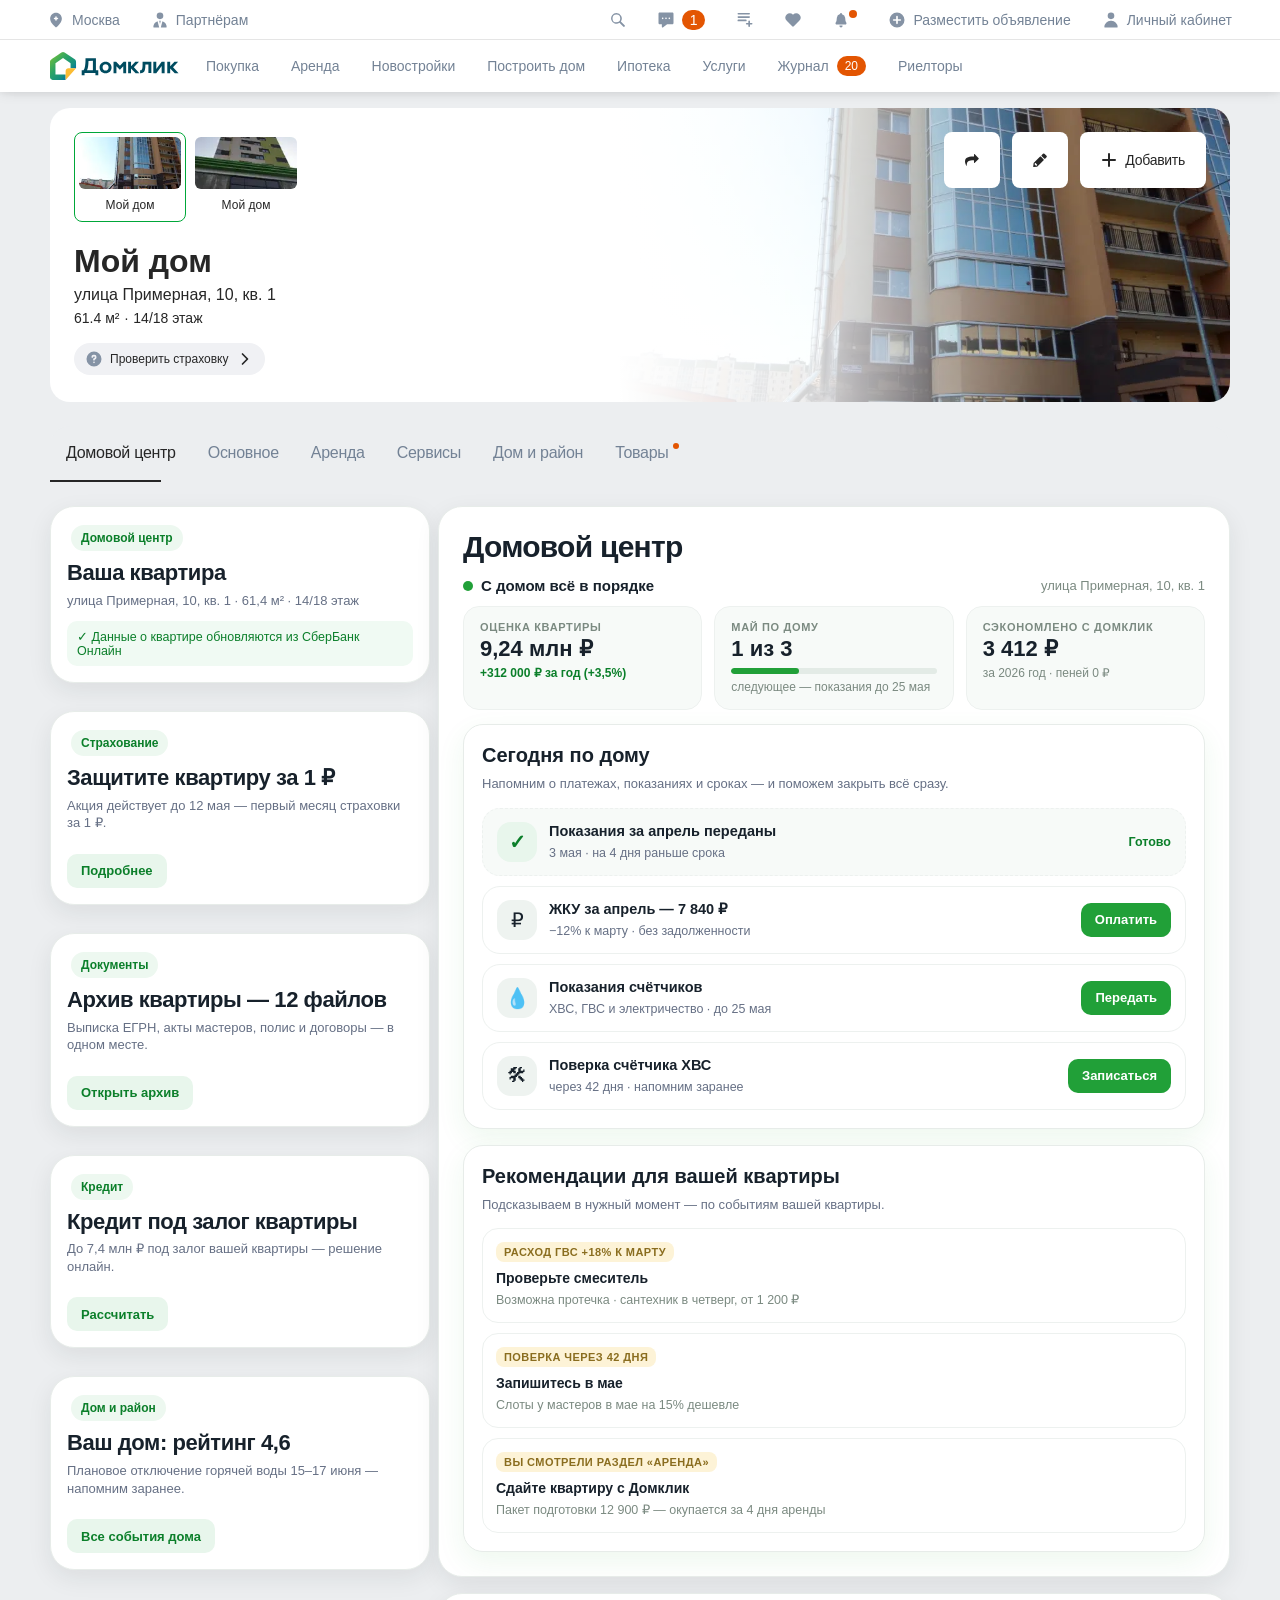
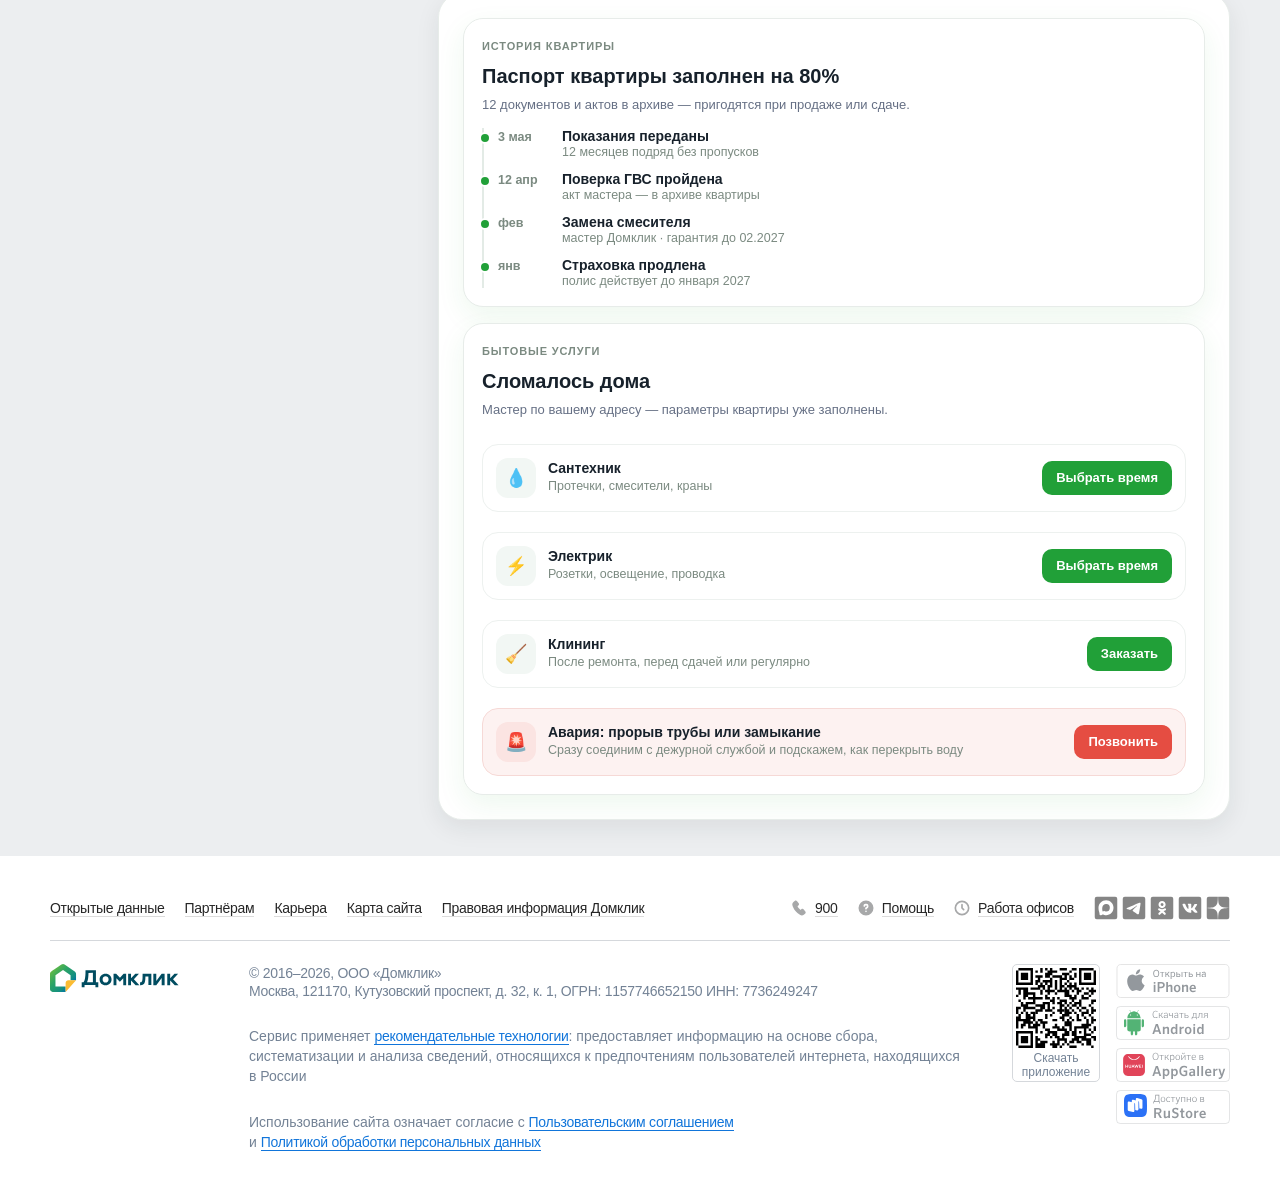
==== commit ac8b53ca: "Fill aside column: docs archive, home loan, building widgets Левая колонка по фидбеку: страховка 1 ₽" ====
--- a/prototype/domclick_myhome_client.html
+++ b/prototype/domclick_myhome_client.html
@@ -264,7 +264,7 @@
 <p class="oc-aside-text">улица Примерная, 10, кв. 1 · 61,4 м² · 14/18 этаж</p>
 
 
-<div class="oc-sync">✓ Данные о квартире обновляются из СберБанк Онлайн</div></div><div class="oc-aside-card oc-ins"><div class="oc-aside-kicker">Страхование</div><h3 class="oc-aside-title">Защитите квартиру за 1 ₽</h3><p class="oc-aside-text">Акция действует до 12 мая — первый месяц страховки за 1 ₽.</p><em class="oc-cta oc-cta-light">Подробнее</em></div>
+<div class="oc-sync">✓ Данные о квартире обновляются из СберБанк Онлайн</div></div><div class="oc-aside-card oc-ins"><div class="oc-aside-kicker">Страхование</div><h3 class="oc-aside-title">Защитите квартиру за 1 ₽</h3><p class="oc-aside-text">Акция действует до 12 мая — первый месяц страховки за 1 ₽.</p><em class="oc-cta oc-cta-light">Подробнее</em></div><div class="oc-aside-card oc-ins"><div class="oc-aside-kicker">Документы</div><h3 class="oc-aside-title">Архив квартиры — 12 файлов</h3><p class="oc-aside-text">Выписка ЕГРН, акты мастеров, полис и договоры — в одном месте.</p><em class="oc-cta oc-cta-light">Открыть архив</em></div><div class="oc-aside-card oc-ins"><div class="oc-aside-kicker">Кредит</div><h3 class="oc-aside-title">Кредит под залог квартиры</h3><p class="oc-aside-text">До 7,4 млн ₽ под залог вашей квартиры — решение онлайн.</p><em class="oc-cta oc-cta-light">Рассчитать</em></div><div class="oc-aside-card oc-ins"><div class="oc-aside-kicker">Дом и район</div><h3 class="oc-aside-title">Ваш дом: рейтинг 4,6</h3><p class="oc-aside-text">Плановое отключение горячей воды 15–17 июня — напомним заранее.</p><em class="oc-cta oc-cta-light">Все события дома</em></div>
 <div class="zJtED"><div class="rUqXQ"><div class="PnNyO Nd0f5"><div class="k7_oR"><div class="DwZ6P"><div class="CYQeb"><h3 class="ilXEX">Успейте защитить квартиру за 1 ₽</h3><p class="EOeg1">Акция действует до 12 мая</p></div><div class="picture-picture-f61-5-0-6 UKkuY" style="width: 84px; height: 84px;"><picture class="picture-pictureContent-486-5-0-6"><img alt="" class="picture-image-object-fit--fill-3ef-5-0-6" height="84" loading="eager" src="../Основное_files/insurance-promo-one-ruble.webp" style="object-position: 50% 50%;" width="84"/></picture></div></div><div class="eERJF"><button class="btn-root-119-19-4-2 btn-primary-a30-19-4-2 btn-medium-fdc-19-4-2 btn-typeButtonReset-268-19-4-2 btn-fluid-af4-19-4-2 btn-withContainer-203-19-4-2" tabindex="0" type="button"><span class="btn-text-398-19-4-2">Застраховать</span></button></div></div></div></div><div class="OHimn"><div class="rUqXQ"><div class="PnNyO Nd0f5"><div class="mcXPY GqeIx"><h4 class="PlvDu">Сгенерируйте интерьер</h4><div class="QK12s qWsqY"><div class="picture-picture-f61-5-0-6" style="width: 16px; height: 16px;"><picture class="picture-pictureContent-486-5-0-6"><img alt="" class="picture-image-object-fit--fill-3ef-5-0-6" height="16" loading="eager" src="../Основное_files/kandinsky.webp" style="object-position: 50% 50%;" width="16"/></picture></div></div></div><button class="xs6N8"></button></div></div></div></div><div class="AvTCN"><div class="RerNI"><div class="hnwsw"><div class="mJUwv"><img alt="" class="EKU8d" src="[data-uri]"/><div><p class="AGPw2">Синхронизировать данные о недвижимости со СберБанк Онлайн</p><div class="phYZQ"><button class="btn-root-119-19-4-2 btn-transparent-a22-19-4-2 btn-small-1ac-19-4-2 btn-typeButtonReset-268-19-4-2 btn-withContainer-203-19-4-2" tabindex="0" type="button"><span class="btn-text-398-19-4-2">Подробнее</span></button></div></div></div><button aria-label="Закрыть виджет" class="Y5UZz"><div class="icon-root-864-7-0-5 b6WLw"><svg fill="none" viewbox="0 0 16 16" xmlns="http://www.w3.org/2000/svg"><path d="M3.41 2A1 1 0 0 0 2 3.41L6.59 8 2 12.59A1 1 0 1 0 3.41 14L8 9.41 12.59 14A1 1 0 0 0 14 12.59L9.41 8 14 3.41A1 1 0 0 0 12.59 2L8 6.59 3.41 2z" fill="currentColor"></path></svg></div></button></div></div></div></div><section class="Q619h">
 <div class="oc-after-wrap">
 <section class="oc-after-card oc-proposed">
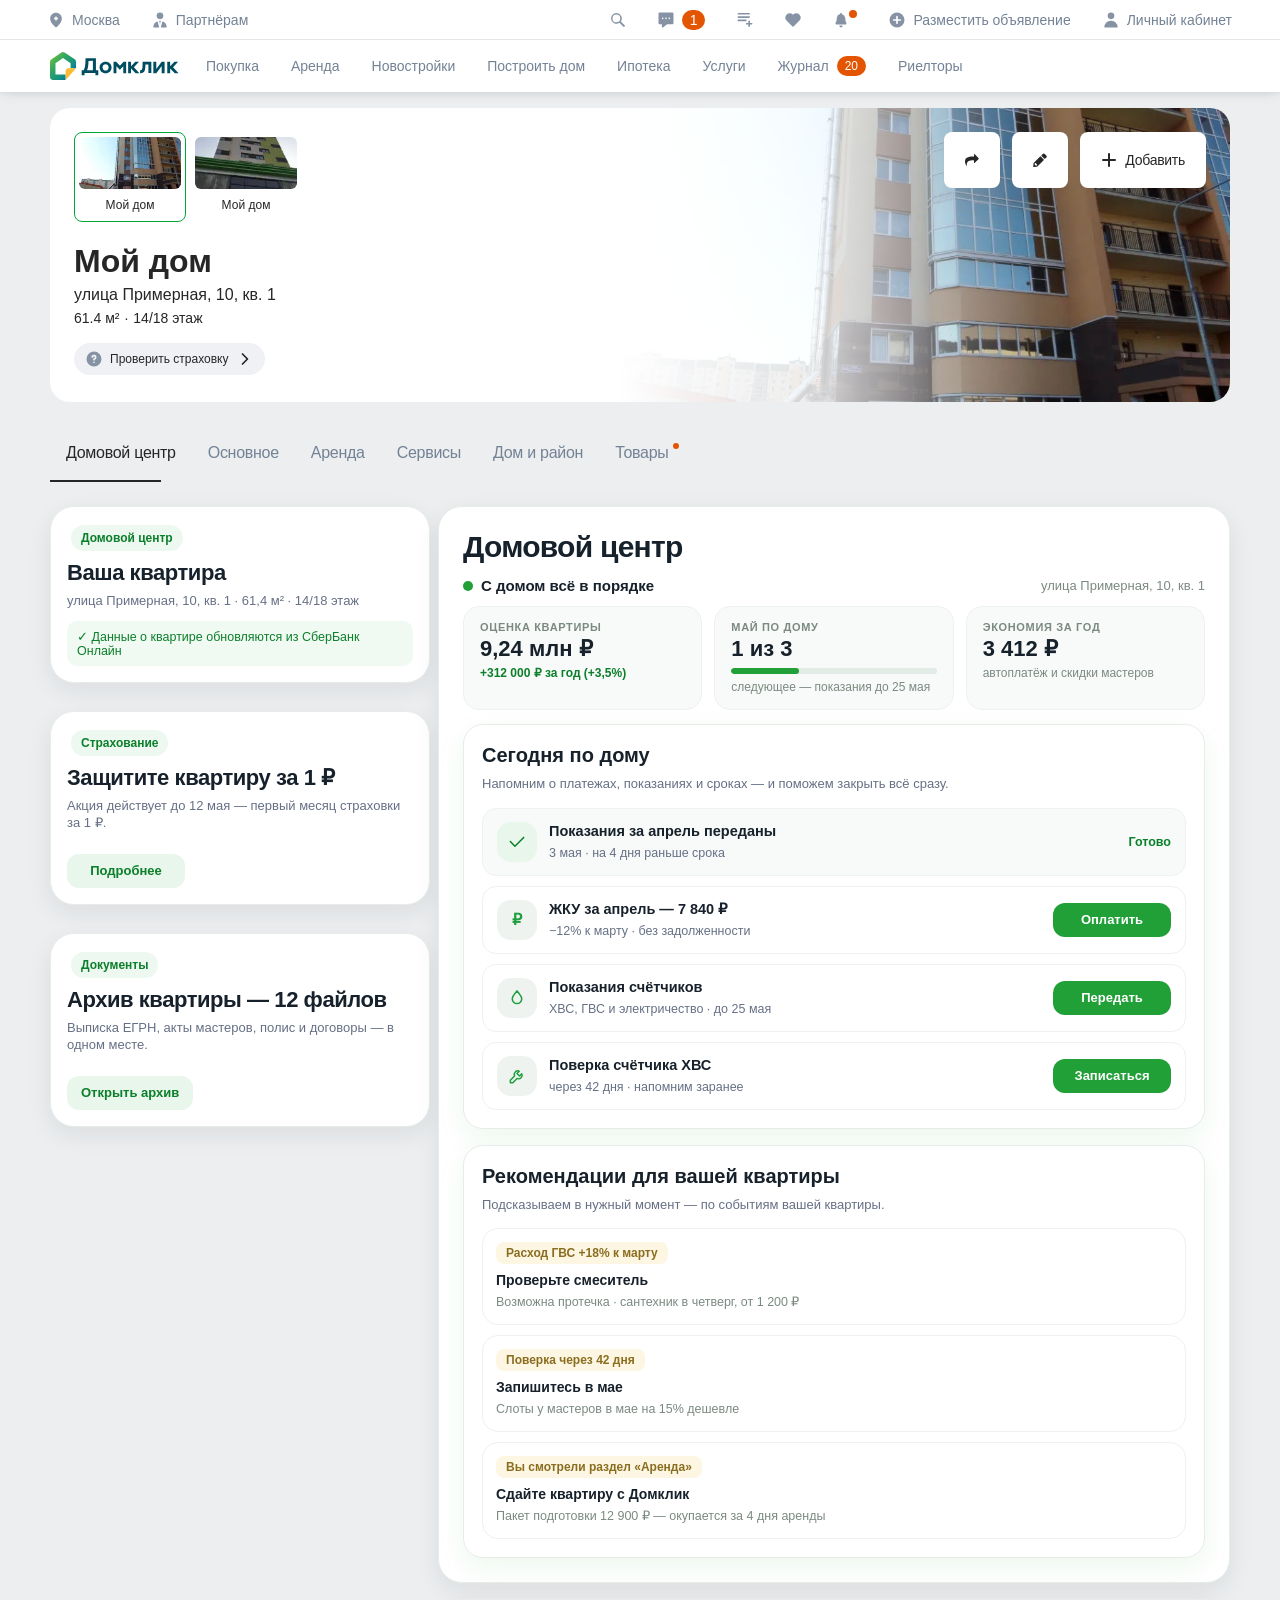
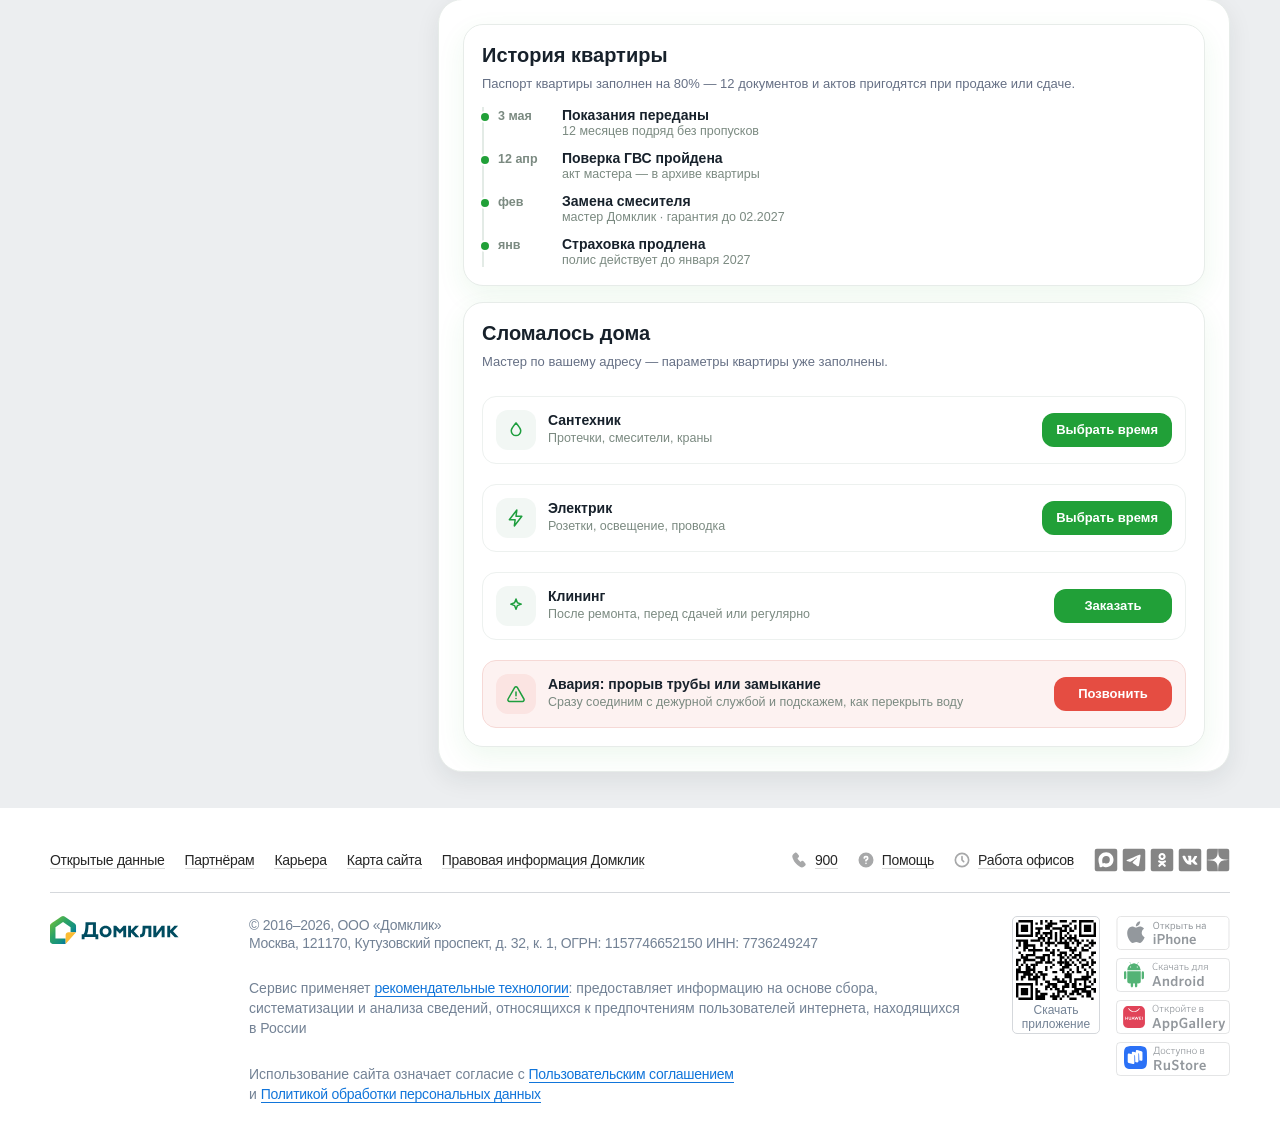
==== commit a30a6ffd: "Design polish: remove AI tells, unify visual system - SVG-иконки (штрих 1.8, currentColor) вместо эм" ====
--- a/prototype/domclick_myhome_client.html
+++ b/prototype/domclick_myhome_client.html
@@ -155,30 +155,33 @@
 .oc-pulse-bar{display:block;height:6px;border-radius:3px;background:#e3ebe6;overflow:hidden;margin:2px 0;}
 .oc-pulse-bar i{display:block;height:100%;background:#21a038;border-radius:3px;}
 /* строки задач: жёсткая сетка иконка|текст|кнопка */
-.oc-task{text-align:left;grid-template-columns:40px 1fr auto;}
+.oc-task{text-align:left;grid-template-columns:40px 1fr auto;border-radius:14px;}
 .oc-task>div:nth-child(2){min-width:0;}
 .oc-task b{font-size:14.5px;}
 .oc-task span{font-size:12.5px;}
-.oc-task.oc-done{background:#f7faf8;border-style:dashed;}
-.oc-task.oc-done .oc-ico{background:#e8f6ec;color:#0b7f2a;font-weight:800;}
+.oc-task.oc-done{background:#f7faf8;border-color:#edf3ef;}
+.oc-task.oc-done .oc-ico{background:#e8f6ec;color:#0b7f2a;}
+.oc-ico{color:#1e9e3e;}
+.oc-ico svg{width:20px;height:20px;display:block;}
+.oc-ico-rub{font-weight:700;font-size:16px;}
 .oc-done-mark{font-style:normal;font-size:12.5px;font-weight:700;color:#0b7f2a;justify-self:end;}
 /* кнопки действий */
 em.oc-cta{font-style:normal;display:inline-flex;align-items:center;justify-content:center;
-  height:34px;padding:0 14px;border-radius:10px;background:#21a038;color:#fff;
+  height:34px;padding:0 14px;border-radius:12px;background:#21a038;color:#fff;min-width:118px;
   font-weight:700;font-size:13px;white-space:nowrap;justify-self:end;flex-shrink:0;}
 em.oc-cta-light{background:#e8f6ec;color:#0b7f2a;margin-top:10px;}
 em.oc-cta-sos{background:#e54d42;}
 /* рекомендации: бейдж-причина сверху, карточки равной структуры */
 button.oc-context-item{display:flex;flex-direction:column;align-items:stretch;gap:8px;text-align:left;}
 button.oc-context-item:after{content:none!important;}
-.oc-why{align-self:flex-start;font-size:11px;font-weight:800;letter-spacing:.04em;text-transform:uppercase;
-  color:#8a6d1f;background:#fdf3d7;border-radius:8px;padding:4px 8px;}
+.oc-why{align-self:flex-start;font-size:12px;font-weight:700;
+  color:#8a6d1f;background:#fdf6e3;border-radius:8px;padding:4px 10px;}
 button.oc-context-item>div:nth-child(2){display:flex;flex-direction:column;gap:3px;}
 button.oc-context-item b{font-size:14px;color:#17212b;}
 button.oc-context-item span{font-size:12.5px;color:#7b8a81;line-height:1.35;}
 /* услуги «Сломалось дома» */
 .oc-flow-item{display:flex;gap:12px;align-items:center;background:#fff;
-  border:1px solid #edf1ef;border-radius:16px;padding:13px;margin-top:10px;}
+  border:1px solid #edf1ef;border-radius:14px;padding:13px;margin-top:10px;}
 .oc-flow-item>div:nth-child(2){flex:1;min-width:0;display:flex;flex-direction:column;gap:2px;}
 .oc-flow-item b{font-size:14px;color:#17212b;}
 .oc-flow-item span{font-size:12.5px;color:#7b8a81;line-height:1.35;}
@@ -195,7 +198,8 @@
 .oc-tl-item>div{display:flex;flex-direction:column;gap:1px;}
 .oc-tl-item b{font-size:14px;color:#17212b;}
 .oc-tl-item span{font-size:12.5px;color:#7b8a81;}
-/* aside */
+/* aside: липкая колонка — при скролле виджеты остаются на экране */
+.Xaae9{position:sticky;top:16px;align-self:flex-start;}
 .oc-sync{margin-top:12px;font-size:12.5px;color:#0b7f2a;background:#f0faf3;border-radius:10px;padding:8px 10px;}
 .oc-aside-card.oc-ins{margin-top:8px;}
 /* телефон: плитки пульса и всё прочее в столбец */
@@ -264,7 +268,7 @@
 <p class="oc-aside-text">улица Примерная, 10, кв. 1 · 61,4 м² · 14/18 этаж</p>
 
 
-<div class="oc-sync">✓ Данные о квартире обновляются из СберБанк Онлайн</div></div><div class="oc-aside-card oc-ins"><div class="oc-aside-kicker">Страхование</div><h3 class="oc-aside-title">Защитите квартиру за 1 ₽</h3><p class="oc-aside-text">Акция действует до 12 мая — первый месяц страховки за 1 ₽.</p><em class="oc-cta oc-cta-light">Подробнее</em></div><div class="oc-aside-card oc-ins"><div class="oc-aside-kicker">Документы</div><h3 class="oc-aside-title">Архив квартиры — 12 файлов</h3><p class="oc-aside-text">Выписка ЕГРН, акты мастеров, полис и договоры — в одном месте.</p><em class="oc-cta oc-cta-light">Открыть архив</em></div><div class="oc-aside-card oc-ins"><div class="oc-aside-kicker">Кредит</div><h3 class="oc-aside-title">Кредит под залог квартиры</h3><p class="oc-aside-text">До 7,4 млн ₽ под залог вашей квартиры — решение онлайн.</p><em class="oc-cta oc-cta-light">Рассчитать</em></div><div class="oc-aside-card oc-ins"><div class="oc-aside-kicker">Дом и район</div><h3 class="oc-aside-title">Ваш дом: рейтинг 4,6</h3><p class="oc-aside-text">Плановое отключение горячей воды 15–17 июня — напомним заранее.</p><em class="oc-cta oc-cta-light">Все события дома</em></div>
+<div class="oc-sync">✓ Данные о квартире обновляются из СберБанк Онлайн</div></div><div class="oc-aside-card oc-ins"><div class="oc-aside-kicker">Страхование</div><h3 class="oc-aside-title">Защитите квартиру за 1 ₽</h3><p class="oc-aside-text">Акция действует до 12 мая — первый месяц страховки за 1 ₽.</p><em class="oc-cta oc-cta-light">Подробнее</em></div><div class="oc-aside-card oc-ins"><div class="oc-aside-kicker">Документы</div><h3 class="oc-aside-title">Архив квартиры — 12 файлов</h3><p class="oc-aside-text">Выписка ЕГРН, акты мастеров, полис и договоры — в одном месте.</p><em class="oc-cta oc-cta-light">Открыть архив</em></div>
 <div class="zJtED"><div class="rUqXQ"><div class="PnNyO Nd0f5"><div class="k7_oR"><div class="DwZ6P"><div class="CYQeb"><h3 class="ilXEX">Успейте защитить квартиру за 1 ₽</h3><p class="EOeg1">Акция действует до 12 мая</p></div><div class="picture-picture-f61-5-0-6 UKkuY" style="width: 84px; height: 84px;"><picture class="picture-pictureContent-486-5-0-6"><img alt="" class="picture-image-object-fit--fill-3ef-5-0-6" height="84" loading="eager" src="../Основное_files/insurance-promo-one-ruble.webp" style="object-position: 50% 50%;" width="84"/></picture></div></div><div class="eERJF"><button class="btn-root-119-19-4-2 btn-primary-a30-19-4-2 btn-medium-fdc-19-4-2 btn-typeButtonReset-268-19-4-2 btn-fluid-af4-19-4-2 btn-withContainer-203-19-4-2" tabindex="0" type="button"><span class="btn-text-398-19-4-2">Застраховать</span></button></div></div></div></div><div class="OHimn"><div class="rUqXQ"><div class="PnNyO Nd0f5"><div class="mcXPY GqeIx"><h4 class="PlvDu">Сгенерируйте интерьер</h4><div class="QK12s qWsqY"><div class="picture-picture-f61-5-0-6" style="width: 16px; height: 16px;"><picture class="picture-pictureContent-486-5-0-6"><img alt="" class="picture-image-object-fit--fill-3ef-5-0-6" height="16" loading="eager" src="../Основное_files/kandinsky.webp" style="object-position: 50% 50%;" width="16"/></picture></div></div></div><button class="xs6N8"></button></div></div></div></div><div class="AvTCN"><div class="RerNI"><div class="hnwsw"><div class="mJUwv"><img alt="" class="EKU8d" src="[data-uri]"/><div><p class="AGPw2">Синхронизировать данные о недвижимости со СберБанк Онлайн</p><div class="phYZQ"><button class="btn-root-119-19-4-2 btn-transparent-a22-19-4-2 btn-small-1ac-19-4-2 btn-typeButtonReset-268-19-4-2 btn-withContainer-203-19-4-2" tabindex="0" type="button"><span class="btn-text-398-19-4-2">Подробнее</span></button></div></div></div><button aria-label="Закрыть виджет" class="Y5UZz"><div class="icon-root-864-7-0-5 b6WLw"><svg fill="none" viewbox="0 0 16 16" xmlns="http://www.w3.org/2000/svg"><path d="M3.41 2A1 1 0 0 0 2 3.41L6.59 8 2 12.59A1 1 0 1 0 3.41 14L8 9.41 12.59 14A1 1 0 0 0 14 12.59L9.41 8 14 3.41A1 1 0 0 0 12.59 2L8 6.59 3.41 2z" fill="currentColor"></path></svg></div></button></div></div></div></div><section class="Q619h">
 <div class="oc-after-wrap">
 <section class="oc-after-card oc-proposed">
@@ -275,7 +279,7 @@
 <h1 class="oc-after-title">Домовой центр</h1>
 
 </div>
-<div class="oc-pulse"><div class="oc-pulse-status"><i class="oc-dot"></i>С домом всё в порядке<span class="oc-pulse-addr">улица Примерная, 10, кв. 1</span></div><div class="oc-pulse-grid"><div class="oc-pulse-tile"><span class="oc-pulse-label">Оценка квартиры</span><b class="oc-pulse-num">9,24 млн ₽</b><span class="oc-pulse-note oc-up">+312 000 ₽ за год (+3,5%)</span></div><div class="oc-pulse-tile"><span class="oc-pulse-label">Май по дому</span><b class="oc-pulse-num">1 из 3</b><span class="oc-pulse-bar"><i style="width:33%"></i></span><span class="oc-pulse-note">следующее — показания до 25 мая</span></div><div class="oc-pulse-tile"><span class="oc-pulse-label">Сэкономлено с Домклик</span><b class="oc-pulse-num">3 412 ₽</b><span class="oc-pulse-note">за 2026 год · пеней 0 ₽</span></div></div></div></div>
+<div class="oc-pulse"><div class="oc-pulse-status"><i class="oc-dot"></i>С домом всё в порядке<span class="oc-pulse-addr">улица Примерная, 10, кв. 1</span></div><div class="oc-pulse-grid"><div class="oc-pulse-tile"><span class="oc-pulse-label">Оценка квартиры</span><b class="oc-pulse-num">9,24 млн ₽</b><span class="oc-pulse-note oc-up">+312 000 ₽ за год (+3,5%)</span></div><div class="oc-pulse-tile"><span class="oc-pulse-label">Май по дому</span><b class="oc-pulse-num">1 из 3</b><span class="oc-pulse-bar"><i style="width:33%"></i></span><span class="oc-pulse-note">следующее — показания до 25 мая</span></div><div class="oc-pulse-tile"><span class="oc-pulse-label">Экономия за год</span><b class="oc-pulse-num">3 412 ₽</b><span class="oc-pulse-note">автоплатёж и скидки мастеров</span></div></div></div></div>
 
 
 <div class="oc-after-grid">
@@ -288,7 +292,7 @@
 
 
 
-<div class="oc-task oc-done"><div class="oc-ico">✓</div><div><b>Показания за апрель переданы</b><span>3 мая · на 4 дня раньше срока</span></div><em class="oc-done-mark">Готово</em></div><div class="oc-task"><div class="oc-ico">₽</div><div><b>ЖКУ за апрель — 7 840 ₽</b><span>−12% к марту · без задолженности</span></div><em class="oc-cta">Оплатить</em></div><div class="oc-task"><div class="oc-ico">💧</div><div><b>Показания счётчиков</b><span>ХВС, ГВС и электричество · до 25 мая</span></div><em class="oc-cta">Передать</em></div><div class="oc-task"><div class="oc-ico">🛠</div><div><b>Поверка счётчика ХВС</b><span>через 42 дня · напомним заранее</span></div><em class="oc-cta">Записаться</em></div></div>
+<div class="oc-task oc-done"><div class="oc-ico"><svg fill="none" stroke="currentColor" stroke-linecap="round" stroke-linejoin="round" stroke-width="1.8" viewbox="0 0 24 24"><path d="M20 6.5 9.5 17 4 11.5"></path></svg></div><div><b>Показания за апрель переданы</b><span>3 мая · на 4 дня раньше срока</span></div><em class="oc-done-mark">Готово</em></div><div class="oc-task"><div class="oc-ico oc-ico-rub">₽</div><div><b>ЖКУ за апрель — 7 840 ₽</b><span>−12% к марту · без задолженности</span></div><em class="oc-cta">Оплатить</em></div><div class="oc-task"><div class="oc-ico"><svg fill="none" stroke="currentColor" stroke-linecap="round" stroke-linejoin="round" stroke-width="1.8" viewbox="0 0 24 24"><path d="M12 3.5c3.3 4 5.7 6.8 5.7 9.5a5.7 5.7 0 1 1-11.4 0c0-2.7 2.4-5.5 5.7-9.5z"></path></svg></div><div><b>Показания счётчиков</b><span>ХВС, ГВС и электричество · до 25 мая</span></div><em class="oc-cta">Передать</em></div><div class="oc-task"><div class="oc-ico"><svg fill="none" stroke="currentColor" stroke-linecap="round" stroke-linejoin="round" stroke-width="1.8" viewbox="0 0 24 24"><path d="M14.7 6.3a4.2 4.2 0 0 0-5.6 5.6L4 17v3h3l5.1-5.1a4.2 4.2 0 0 0 5.6-5.6L15 12 12 9l2.7-2.7z"></path></svg></div><div><b>Поверка счётчика ХВС</b><span>через 42 дня · напомним заранее</span></div><em class="oc-cta">Записаться</em></div></div>
 <div class="oc-after-block oc-proposed-block">
 
 <h3>Рекомендации для вашей квартиры</h3>
@@ -301,8 +305,8 @@
 </section>
 <section class="oc-after-card oc-proposed oc-flow-card" id="oc-flow-jku">
 <div class="oc-after-grid">
-<div class="oc-after-block oc-proposed-block" id="oc-history"><div class="oc-section-label">История квартиры</div><h3>Паспорт квартиры заполнен на 80%</h3><p class="oc-block-sub">12 документов и актов в архиве — пригодятся при продаже или сдаче.</p><div class="oc-tl"><div class="oc-tl-item"><span class="oc-tl-date">3 мая</span><div><b>Показания переданы</b><span>12 месяцев подряд без пропусков</span></div></div><div class="oc-tl-item"><span class="oc-tl-date">12 апр</span><div><b>Поверка ГВС пройдена</b><span>акт мастера — в архиве квартиры</span></div></div><div class="oc-tl-item"><span class="oc-tl-date">фев</span><div><b>Замена смесителя</b><span>мастер Домклик · гарантия до 02.2027</span></div></div><div class="oc-tl-item"><span class="oc-tl-date">янв</span><div><b>Страховка продлена</b><span>полис действует до января 2027</span></div></div></div></div>
-<div class="oc-after-block oc-proposed-block" id="oc-flow-services"><div class="oc-section-label">Бытовые услуги</div><h3>Сломалось дома</h3><p class="oc-block-sub">Мастер по вашему адресу — параметры квартиры уже заполнены.</p><div class="oc-context"><div class="oc-flow-item"><div class="oc-ico">💧</div><div><b>Сантехник</b><span>Протечки, смесители, краны</span></div><em class="oc-cta">Выбрать время</em></div><div class="oc-flow-item"><div class="oc-ico">⚡</div><div><b>Электрик</b><span>Розетки, освещение, проводка</span></div><em class="oc-cta">Выбрать время</em></div><div class="oc-flow-item"><div class="oc-ico">🧹</div><div><b>Клининг</b><span>После ремонта, перед сдачей или регулярно</span></div><em class="oc-cta">Заказать</em></div><div class="oc-flow-item oc-sos"><div class="oc-ico">🚨</div><div><b>Авария: прорыв трубы или замыкание</b><span>Сразу соединим с дежурной службой и подскажем, как перекрыть воду</span></div><em class="oc-cta oc-cta-sos">Позвонить</em></div></div></div>
+<div class="oc-after-block oc-proposed-block" id="oc-history"><h3>История квартиры</h3><p class="oc-block-sub">Паспорт квартиры заполнен на 80% — 12 документов и актов пригодятся при продаже или сдаче.</p><div class="oc-tl"><div class="oc-tl-item"><span class="oc-tl-date">3 мая</span><div><b>Показания переданы</b><span>12 месяцев подряд без пропусков</span></div></div><div class="oc-tl-item"><span class="oc-tl-date">12 апр</span><div><b>Поверка ГВС пройдена</b><span>акт мастера — в архиве квартиры</span></div></div><div class="oc-tl-item"><span class="oc-tl-date">фев</span><div><b>Замена смесителя</b><span>мастер Домклик · гарантия до 02.2027</span></div></div><div class="oc-tl-item"><span class="oc-tl-date">янв</span><div><b>Страховка продлена</b><span>полис действует до января 2027</span></div></div></div></div>
+<div class="oc-after-block oc-proposed-block" id="oc-flow-services"><h3>Сломалось дома</h3><p class="oc-block-sub">Мастер по вашему адресу — параметры квартиры уже заполнены.</p><div class="oc-context"><div class="oc-flow-item"><div class="oc-ico"><svg fill="none" stroke="currentColor" stroke-linecap="round" stroke-linejoin="round" stroke-width="1.8" viewbox="0 0 24 24"><path d="M12 3.5c3.3 4 5.7 6.8 5.7 9.5a5.7 5.7 0 1 1-11.4 0c0-2.7 2.4-5.5 5.7-9.5z"></path></svg></div><div><b>Сантехник</b><span>Протечки, смесители, краны</span></div><em class="oc-cta">Выбрать время</em></div><div class="oc-flow-item"><div class="oc-ico"><svg fill="none" stroke="currentColor" stroke-linecap="round" stroke-linejoin="round" stroke-width="1.8" viewbox="0 0 24 24"><path d="M13 2.5 4 14h7l-1 7.5L19 10h-7l1-7.5z"></path></svg></div><div><b>Электрик</b><span>Розетки, освещение, проводка</span></div><em class="oc-cta">Выбрать время</em></div><div class="oc-flow-item"><div class="oc-ico"><svg fill="none" stroke="currentColor" stroke-linecap="round" stroke-linejoin="round" stroke-width="1.8" viewbox="0 0 24 24"><path d="M12 3.5l1.7 4.6 4.6 1.7-4.6 1.7L12 16l-1.7-4.5-4.6-1.7 4.6-1.7L12 3.5z"></path></svg></div><div><b>Клининг</b><span>После ремонта, перед сдачей или регулярно</span></div><em class="oc-cta">Заказать</em></div><div class="oc-flow-item oc-sos"><div class="oc-ico"><svg fill="none" stroke="currentColor" stroke-linecap="round" stroke-linejoin="round" stroke-width="1.8" viewbox="0 0 24 24"><path d="M10.3 4.3 2.5 18a2 2 0 0 0 1.7 3h15.6a2 2 0 0 0 1.7-3L13.7 4.3a2 2 0 0 0-3.4 0z"></path><path d="M12 9.5v4.5"></path><path d="M12 17.5h.01"></path></svg></div><div><b>Авария: прорыв трубы или замыкание</b><span>Сразу соединим с дежурной службой и подскажем, как перекрыть воду</span></div><em class="oc-cta oc-cta-sos">Позвонить</em></div></div></div>
 </div>
 </section>
 
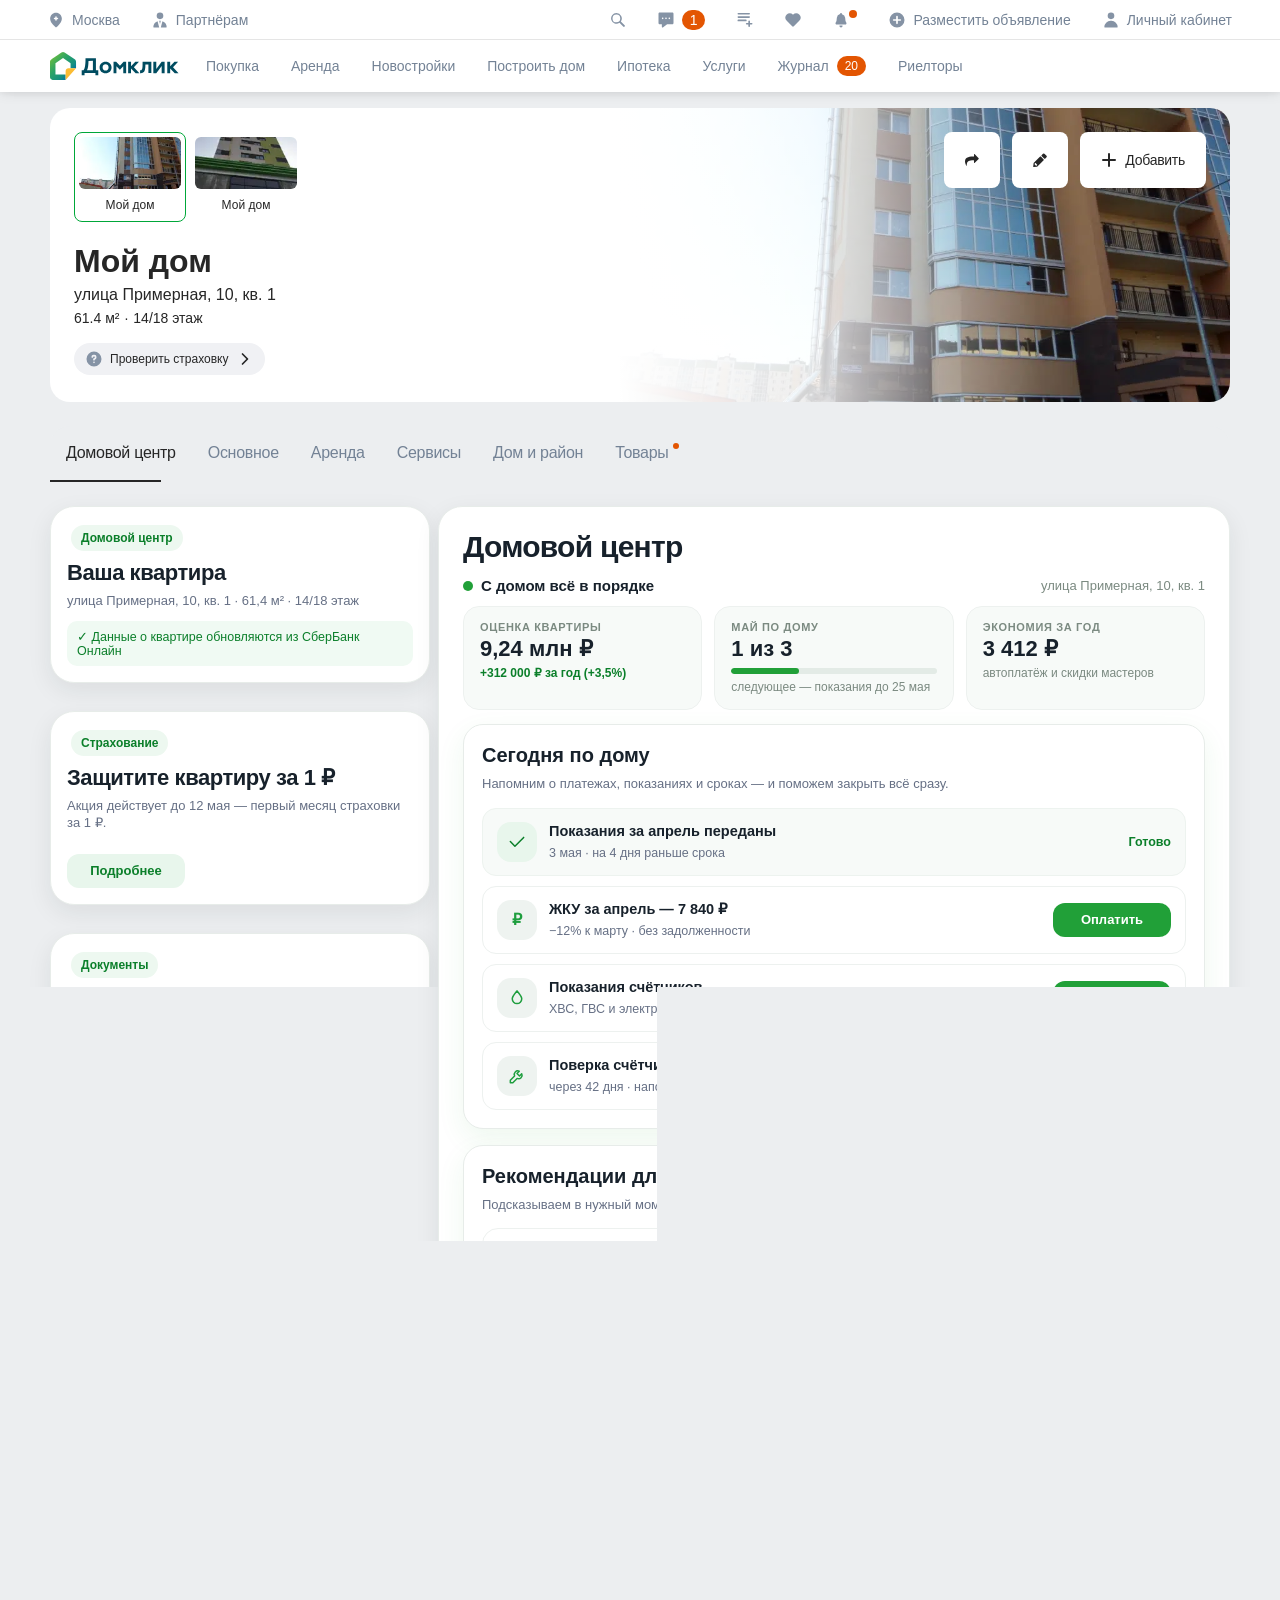
==== commit c4add804: "Mobile layout: clean header, stacked columns, full-width actions Страница без правок не работала на " ====
--- a/prototype/domclick_myhome_client.html
+++ b/prototype/domclick_myhome_client.html
@@ -208,7 +208,47 @@
   .oc-pulse-addr{display:none;}
   .oc-task{grid-template-columns:40px 1fr auto;}
 }
-</style></head><body><!-- Учебный прототип курсового проекта ВШБ НИУ ВШЭ (команда 2). Не является сайтом domclick.ru. Демонстрация концепции «Домовой центр». Все цифры — демонстрационные данные. --><div id="app"><header class="tpln-main-topline--12-2-0" data-e2e-id="topline"><div class="tpln-header-root--12-2-0" data-e2e-id="topline__header"><div aria-label="Навигация первого уровня" class="tpln-header-header--12-2-0"><div class="tpln-navItem-root--12-2-0"><div class="tpln-navItem-item--12-2-0 tpln-navItem-in-header--12-2-0" data-e2e-id="topline__region-open" role="button" tabindex="0"><div class="tpln-navItem-itemContent--12-2-0"><div class="tpln-navItem-title--12-2-0"><div class="icon-root-864-8-0-1 tpln-navItem-icon--12-2-0"><svg fill="none" height="16" width="16" xmlns="http://www.w3.org/2000/svg"><path clip-rule="evenodd" d="m8 14.519-.537.625L8 14.52Zm-.539.624.002.001a.857.857 0 0 0 1.074 0L8 14.52l.537.626.002-.002.003-.003.013-.01.047-.04a20.82 20.82 0 0 0 .763-.677 22.788 22.788 0 0 0 1.795-1.87c1.27-1.491 2.707-3.622 2.707-5.765C13.867 3.217 11.279.667 8 .667c-3.28 0-5.867 2.55-5.867 6.11 0 2.144 1.438 4.275 2.707 5.766a22.781 22.781 0 0 0 2.558 2.547l.046.04.014.01.003.003Zm.54-10.81c.404 0 .732.329.732.734V5.8h.734a.733.733 0 0 1 0 1.467h-.734V8a.733.733 0 1 1-1.466 0v-.733h-.734a.733.733 0 1 1 0-1.467h.734v-.733c0-.405.328-.734.733-.734Z" fill="currentColor" fill-rule="evenodd"></path></svg></div><span class="tpln-navItem-text--12-2-0" data-e2e-id="topline__link-region">Москва</span></div></div></div></div><div class="tpln-navItem-root--12-2-0"><a class="tpln-navItem-item--12-2-0 tpln-navItem-in-header--12-2-0" data-e2e-id="topline__partners" data-original-href="https://pro.domclick.ru/?from=topline2020" href="#" tabindex="0"><div class="tpln-navItem-itemContent--12-2-0"><div class="tpln-navItem-title--12-2-0"><div class="icon-root-864-8-0-1 tpln-navItem-icon--12-2-0"><svg fill="none" height="16" width="16" xmlns="http://www.w3.org/2000/svg"><path d="M11.334 3.833a3.333 3.333 0 1 1-6.667 0 3.333 3.333 0 0 1 6.667 0ZM5.561 9.175a6.277 6.277 0 0 0-4.228 5.933c0 .216.176.392.393.392h5.477a.841.841 0 0 1-.01-.032L5.562 9.175ZM8.798 15.5h5.477a.392.392 0 0 0 .392-.392 6.277 6.277 0 0 0-4.228-5.933l-1.632 6.293a.841.841 0 0 1-.01.032Zm.004-6.653a6.375 6.375 0 0 0-.41-.014h-.784a6.37 6.37 0 0 0-.41.014L8 11.94l.802-3.093Z" fill="currentColor"></path></svg></div><span class="tpln-navItem-text--12-2-0" data-e2e-id="topline__link-partners">Партнёрам</span></div></div></a></div><div class="tpln-navItem-root--12-2-0 tpln-navItem-pushRight--12-2-0"><div aria-label="Поиск" class="tpln-navItem-item--12-2-0 tpln-navItem-in-header--12-2-0" data-e2e-id="topline__search" role="button" tabindex="0"><div class="tpln-navItem-itemContent--12-2-0 tpln-navItem-onlyContent--12-2-0"><div class="tpln-navItem-title--12-2-0"></div><div class="tpln-styles-wrap--12-2-0"><div class="icon-root-864-8-0-1 tpln-styles-icon--12-2-0"><svg fill="none" height="16" width="16" xmlns="http://www.w3.org/2000/svg"><path d="M6.447 1.114a5.333 5.333 0 0 1 4.412 8.33l3.734 3.735a1 1 0 0 1-1.415 1.414L9.445 10.86a5.334 5.334 0 1 1-2.997-9.745Zm0 1.467a3.867 3.867 0 1 0 0 7.733 3.867 3.867 0 0 0 0-7.733Z" fill="currentColor"></path></svg></div></div></div></div></div><div class="tpln-navItem-root--12-2-0 tpln-navItem-chat--12-2-0"><div class="tpln-navItem-item--12-2-0 tpln-navItem-in-header--12-2-0" role="button" tabindex="0"><div class="tpln-navItem-itemContent--12-2-0 tpln-navItem-chat--12-2-0"><div class="tpln-navItem-title--12-2-0"></div><div class="index_module_button_widget__6a09eb95" data-e2e-id="chat-topline-button" role="button" tabindex="-1"><div class="tpln-chat-chat--12-2-0 index_module_root__6a09eb95"><div class="icon-root-864-8-0-1 index_module_icon__6a09eb95"><svg fill="none" height="16" width="16" xmlns="http://www.w3.org/2000/svg"><path clip-rule="evenodd" d="M1.75.5C1.06.5.5 1.06.5 1.75v9.167c0 .69.56 1.25 1.25 1.25h2.083v2.5a.833.833 0 0 0 1.354.65l3.939-3.15h5.124c.69 0 1.25-.56 1.25-1.25V1.75c0-.69-.56-1.25-1.25-1.25H1.75Zm2.917 6.667a.833.833 0 1 0 0-1.667.833.833 0 0 0 0 1.667Zm3.333 0A.833.833 0 1 0 8 5.5a.833.833 0 0 0 0 1.667Zm4.167-.834a.833.833 0 1 1-1.667 0 .833.833 0 0 1 1.667 0Z" fill="currentColor" fill-rule="evenodd"></path></svg></div><span class="bdg-root-997-16-0-4 bdg-error-32f-16-0-4 bdg-small-a45-16-0-4 bdg-primary-80c-16-0-4 bdg-counter-dad-16-0-4">1</span></div></div></div></div></div><div class="tpln-navItem-root--12-2-0"><a aria-label="Сравнение" class="tpln-navItem-item--12-2-0 tpln-navItem-in-header--12-2-0" data-e2e-id="topline__compare" data-original-href="https://domclick.ru/compare?from=topline2020" href="#" tabindex="0"><div class="tpln-navItem-itemContent--12-2-0"><div class="tpln-navItem-title--12-2-0"><div class="icon-root-864-8-0-1 tpln-navItem-icon--12-2-0"><svg fill="none" height="16" width="16" xmlns="http://www.w3.org/2000/svg"><g clip-rule="evenodd" fill="currentColor" fill-rule="evenodd"><path d="M.5 1.75c0-.46.373-.833.833-.833h10.834a.833.833 0 0 1 0 1.666H1.333A.833.833 0 0 1 .5 1.75Zm0 3.333c0-.46.373-.833.833-.833h10.834a.833.833 0 0 1 0 1.667H1.333A.833.833 0 0 1 .5 5.083Zm0 3.334c0-.46.373-.834.833-.834h7.5a.833.833 0 1 1 0 1.667h-7.5A.833.833 0 0 1 .5 8.417Zm8.333 3.333c0-.46.373-.833.834-.833h5a.833.833 0 0 1 0 1.666h-5a.833.833 0 0 1-.834-.833Z"></path><path d="M12.167 15.083a.833.833 0 0 1-.834-.833v-5a.833.833 0 0 1 1.667 0v5c0 .46-.373.833-.833.833Z"></path></g></svg></div></div></div></a></div><div class="tpln-navItem-root--12-2-0"><a aria-label="Избранное" class="tpln-navItem-item--12-2-0 tpln-navItem-in-header--12-2-0" data-original-href="https://domclick.ru/favorites?from=topline2020" href="#" tabindex="0"><div class="tpln-navItem-itemContent--12-2-0"><div class="tpln-navItem-title--12-2-0"><div class="icon-root-864-8-0-1 tpln-navItem-icon--12-2-0"><svg fill="none" height="16" width="16" xmlns="http://www.w3.org/2000/svg"><path clip-rule="evenodd" d="M1.745 2.615a4.215 4.215 0 0 1 6.053 0L8 2.82l.202-.206a4.215 4.215 0 0 1 6.053 0 4.413 4.413 0 0 1 0 6.144l-5.45 5.57c-.442.45-1.168.45-1.609 0l-5.45-5.57a4.414 4.414 0 0 1-.001-6.144Z" fill="currentColor" fill-rule="evenodd"></path></svg></div></div></div></a></div><div class="tpln-navItem-root--12-2-0 tpln-navItem-notifications--12-2-0"><div aria-label="Уведомления" class="tpln-navItem-item--12-2-0 tpln-navItem-in-header--12-2-0" role="button" tabindex="0"><div class="tpln-navItem-itemContent--12-2-0 tpln-navItem-notifications--12-2-0 tpln-navItem-onlyContent--12-2-0"><div class="tpln-navItem-title--12-2-0"></div><div class="tpln-notifications-notifications--12-2-0"><div class="BellWidgetView-module_bell__uXBsj" data-e2e-id="bell_widget"><div class="BellContainer-module_wrapper__fiqUv"><button class="BellButton-module_bell_button__lls4c"><span class="BellButton-module_bell_button__acne__HI7xL" data-e2e-id="bell_widget_counter" title="42"><div class="icon-root-864-8-0-1 BellButton-module_bell_button__icon__NQp0S BellButton-module_bell_button__counter__mrfYk"><svg fill="currentColor" viewbox="0 0 16 16" xmlns="http://www.w3.org/2000/svg"><path d="M8 1a1 1 0 0 0-1 1v.12a4.17 4.17 0 0 0-3.15 3.6L3.5 9l-.87 1.74A1.21 1.21 0 0 0 3.7 12.5h8.58a1.21 1.21 0 0 0 1.08-1.76L12.5 9l-.35-3.27A4.17 4.17 0 0 0 9 2.13V2a1 1 0 0 0-1-1zm0 14.5c1 0 1.5-.95 1.5-1.5v-.5h-3v.5c0 .55.5 1.5 1.5 1.5z"></path></svg></div></span></button></div></div></div></div></div></div><div class="tpln-navItem-root--12-2-0 tpln-navItem-newOffer--12-2-0"><a class="tpln-navItem-item--12-2-0 tpln-navItem-in-header--12-2-0" data-e2e-id="topline__new-offer" data-original-href="https://my.domclick.ru/offers/new?from=topline2020" href="#" tabindex="0"><div class="tpln-navItem-itemContent--12-2-0"><div class="tpln-navItem-title--12-2-0"><div class="icon-root-864-8-0-1 tpln-navItem-icon--12-2-0"><svg fill="none" height="16" width="16" xmlns="http://www.w3.org/2000/svg"><path clip-rule="evenodd" d="M15.5 8a7.5 7.5 0 1 1-15 0 7.5 7.5 0 0 1 15 0ZM8.833 4.667a.833.833 0 1 0-1.666 0v2.5h-2.5a.833.833 0 1 0 0 1.666h2.5v2.5a.833.833 0 1 0 1.666 0v-2.5h2.5a.833.833 0 1 0 0-1.666h-2.5v-2.5Z" fill="currentColor" fill-rule="evenodd"></path></svg></div><span class="tpln-navItem-text--12-2-0" data-e2e-id="topline__link-new-offer">Разместить объявление</span></div></div></a></div><div class="tpln-navItem-root--12-2-0"><div class="tpln-navItem-item--12-2-0 tpln-navItem-in-header--12-2-0" data-e2e-id="topline__user" role="button" tabindex="0"><div class="tpln-navItem-itemContent--12-2-0 undefined"><div class="tpln-navItem-title--12-2-0"><div class="icon-root-864-8-0-1 tpln-navItem-icon--12-2-0"><svg fill="none" height="16" width="16" xmlns="http://www.w3.org/2000/svg"><path d="M11.334 3.833a3.333 3.333 0 1 1-6.667 0 3.333 3.333 0 0 1 6.667 0ZM1.333 15.108a6.274 6.274 0 0 1 6.275-6.275h.784a6.274 6.274 0 0 1 6.275 6.275.392.392 0 0 1-.392.392H1.725a.392.392 0 0 1-.392-.392Z" fill="currentColor"></path></svg></div><span class="tpln-navItem-text--12-2-0" data-e2e-id="topline__link-user">Личный кабинет</span></div></div><div class="tpln-collapsibleChildren-hidden--12-2-0"><div class="f-cl-root-1f7-5-0-3" tabindex="-1"><div class="f-cl-sentinel-42b-5-0-3" role="presentation" tabindex="0"></div><div class="tpln-navSubmenu-navSubmenu--12-2-0"><div class="tpln-navSubmenu-content--12-2-0"><div class="tpln-SberElk-sberElk--12-2-0"><div data-theme="light" id="elk_sub_menu_item_element_id"><div class="web_profile_composition_domclick">
+/* наша мобильная шапка: на десктопе скрыта */
+.oc-mhead{display:none;}
+/* мобильная вёрстка: родную desktop-шапку и фото-обложку прячем, кнопки во всю ширину */
+@media(max-width:760px){
+  header.tpln-main-topline--12-2-0{display:none!important;}
+  .oc-mhead{display:flex;align-items:center;gap:10px;padding:12px 16px;
+    background:#fff;border-bottom:1px solid #edf1ef;}
+  .oc-mhead-logo{height:26px;width:auto;display:block;}
+  .oc-mhead-sub{font-size:13px;color:#7b8a81;}
+  .hklFO{display:none!important;}
+  /* декоративные тёмные уголки табов (рассчитаны на фото-подложку) */
+  .S294i::before,.S294i::after,nav.z2DlB::before,nav.z2DlB::after,
+  .tabs-tabs-d69-16-1-0::before,.tabs-tabs-d69-16-1-0::after,
+  [class*="tabs-head"]::before,[class*="tabs-head"]::after{display:none!important;content:none!important;}
+  .S294i,nav.z2DlB,.tabs-tabs-d69-16-1-0,[class*="tabs-head"]{
+    border-radius:0!important;background:#fff!important;box-shadow:none!important;}
+  /* колонки aside+main складываем в столбец */
+  .f7T8t{display:block!important;}
+  .Xaae9{position:static!important;width:100%!important;max-width:none!important;}
+  .f7T8t>div{width:100%!important;max-width:none!important;}
+  main.EMAJl{padding-left:12px!important;padding-right:12px!important;}
+  /* табы: горизонтальная прокрутка вместо переноса */
+  .tabs-buttons-fc1-16-1-0{overflow-x:auto;flex-wrap:nowrap!important;white-space:nowrap;
+    scrollbar-width:none;-webkit-overflow-scrolling:touch;}
+  .tabs-buttons-fc1-16-1-0::-webkit-scrollbar{display:none;}
+  /* наш слой: воздух и читаемость */
+  .oc-after-head h1,.oc-after-head h2{font-size:24px;}
+  .oc-pulse-num{font-size:20px;}
+  .oc-pulse-status{font-size:14px;}
+  /* задачи: текст во всю ширину, кнопка отдельной строкой */
+  .oc-task{grid-template-columns:40px 1fr;}
+  .oc-task em.oc-cta{grid-column:1/-1;width:100%;margin-top:10px;height:40px;}
+  .oc-task.oc-done{grid-template-columns:40px 1fr auto;}
+  /* услуги аналогично */
+  .oc-flow-item{flex-wrap:wrap;}
+  .oc-flow-item em.oc-cta{width:100%;margin-top:10px;height:40px;}
+  /* рекомендации и карточки — компактнее */
+  button.oc-context-item{padding:12px;}
+  .oc-tl-date{width:46px;font-size:11px;}
+}
+</style></head><body><!-- Учебный прототип курсового проекта ВШБ НИУ ВШЭ (команда 2). Не является сайтом domclick.ru. Демонстрация концепции «Домовой центр». Все цифры — демонстрационные данные. --><div id="app"><div class="oc-mhead"><img alt="Домклик" class="oc-mhead-logo" src="../Основное_files/domclick-logo.svg"/><span class="oc-mhead-sub">Моя недвижимость</span></div><header class="tpln-main-topline--12-2-0" data-e2e-id="topline"><div class="tpln-header-root--12-2-0" data-e2e-id="topline__header"><div aria-label="Навигация первого уровня" class="tpln-header-header--12-2-0"><div class="tpln-navItem-root--12-2-0"><div class="tpln-navItem-item--12-2-0 tpln-navItem-in-header--12-2-0" data-e2e-id="topline__region-open" role="button" tabindex="0"><div class="tpln-navItem-itemContent--12-2-0"><div class="tpln-navItem-title--12-2-0"><div class="icon-root-864-8-0-1 tpln-navItem-icon--12-2-0"><svg fill="none" height="16" width="16" xmlns="http://www.w3.org/2000/svg"><path clip-rule="evenodd" d="m8 14.519-.537.625L8 14.52Zm-.539.624.002.001a.857.857 0 0 0 1.074 0L8 14.52l.537.626.002-.002.003-.003.013-.01.047-.04a20.82 20.82 0 0 0 .763-.677 22.788 22.788 0 0 0 1.795-1.87c1.27-1.491 2.707-3.622 2.707-5.765C13.867 3.217 11.279.667 8 .667c-3.28 0-5.867 2.55-5.867 6.11 0 2.144 1.438 4.275 2.707 5.766a22.781 22.781 0 0 0 2.558 2.547l.046.04.014.01.003.003Zm.54-10.81c.404 0 .732.329.732.734V5.8h.734a.733.733 0 0 1 0 1.467h-.734V8a.733.733 0 1 1-1.466 0v-.733h-.734a.733.733 0 1 1 0-1.467h.734v-.733c0-.405.328-.734.733-.734Z" fill="currentColor" fill-rule="evenodd"></path></svg></div><span class="tpln-navItem-text--12-2-0" data-e2e-id="topline__link-region">Москва</span></div></div></div></div><div class="tpln-navItem-root--12-2-0"><a class="tpln-navItem-item--12-2-0 tpln-navItem-in-header--12-2-0" data-e2e-id="topline__partners" data-original-href="https://pro.domclick.ru/?from=topline2020" href="#" tabindex="0"><div class="tpln-navItem-itemContent--12-2-0"><div class="tpln-navItem-title--12-2-0"><div class="icon-root-864-8-0-1 tpln-navItem-icon--12-2-0"><svg fill="none" height="16" width="16" xmlns="http://www.w3.org/2000/svg"><path d="M11.334 3.833a3.333 3.333 0 1 1-6.667 0 3.333 3.333 0 0 1 6.667 0ZM5.561 9.175a6.277 6.277 0 0 0-4.228 5.933c0 .216.176.392.393.392h5.477a.841.841 0 0 1-.01-.032L5.562 9.175ZM8.798 15.5h5.477a.392.392 0 0 0 .392-.392 6.277 6.277 0 0 0-4.228-5.933l-1.632 6.293a.841.841 0 0 1-.01.032Zm.004-6.653a6.375 6.375 0 0 0-.41-.014h-.784a6.37 6.37 0 0 0-.41.014L8 11.94l.802-3.093Z" fill="currentColor"></path></svg></div><span class="tpln-navItem-text--12-2-0" data-e2e-id="topline__link-partners">Партнёрам</span></div></div></a></div><div class="tpln-navItem-root--12-2-0 tpln-navItem-pushRight--12-2-0"><div aria-label="Поиск" class="tpln-navItem-item--12-2-0 tpln-navItem-in-header--12-2-0" data-e2e-id="topline__search" role="button" tabindex="0"><div class="tpln-navItem-itemContent--12-2-0 tpln-navItem-onlyContent--12-2-0"><div class="tpln-navItem-title--12-2-0"></div><div class="tpln-styles-wrap--12-2-0"><div class="icon-root-864-8-0-1 tpln-styles-icon--12-2-0"><svg fill="none" height="16" width="16" xmlns="http://www.w3.org/2000/svg"><path d="M6.447 1.114a5.333 5.333 0 0 1 4.412 8.33l3.734 3.735a1 1 0 0 1-1.415 1.414L9.445 10.86a5.334 5.334 0 1 1-2.997-9.745Zm0 1.467a3.867 3.867 0 1 0 0 7.733 3.867 3.867 0 0 0 0-7.733Z" fill="currentColor"></path></svg></div></div></div></div></div><div class="tpln-navItem-root--12-2-0 tpln-navItem-chat--12-2-0"><div class="tpln-navItem-item--12-2-0 tpln-navItem-in-header--12-2-0" role="button" tabindex="0"><div class="tpln-navItem-itemContent--12-2-0 tpln-navItem-chat--12-2-0"><div class="tpln-navItem-title--12-2-0"></div><div class="index_module_button_widget__6a09eb95" data-e2e-id="chat-topline-button" role="button" tabindex="-1"><div class="tpln-chat-chat--12-2-0 index_module_root__6a09eb95"><div class="icon-root-864-8-0-1 index_module_icon__6a09eb95"><svg fill="none" height="16" width="16" xmlns="http://www.w3.org/2000/svg"><path clip-rule="evenodd" d="M1.75.5C1.06.5.5 1.06.5 1.75v9.167c0 .69.56 1.25 1.25 1.25h2.083v2.5a.833.833 0 0 0 1.354.65l3.939-3.15h5.124c.69 0 1.25-.56 1.25-1.25V1.75c0-.69-.56-1.25-1.25-1.25H1.75Zm2.917 6.667a.833.833 0 1 0 0-1.667.833.833 0 0 0 0 1.667Zm3.333 0A.833.833 0 1 0 8 5.5a.833.833 0 0 0 0 1.667Zm4.167-.834a.833.833 0 1 1-1.667 0 .833.833 0 0 1 1.667 0Z" fill="currentColor" fill-rule="evenodd"></path></svg></div><span class="bdg-root-997-16-0-4 bdg-error-32f-16-0-4 bdg-small-a45-16-0-4 bdg-primary-80c-16-0-4 bdg-counter-dad-16-0-4">1</span></div></div></div></div></div><div class="tpln-navItem-root--12-2-0"><a aria-label="Сравнение" class="tpln-navItem-item--12-2-0 tpln-navItem-in-header--12-2-0" data-e2e-id="topline__compare" data-original-href="https://domclick.ru/compare?from=topline2020" href="#" tabindex="0"><div class="tpln-navItem-itemContent--12-2-0"><div class="tpln-navItem-title--12-2-0"><div class="icon-root-864-8-0-1 tpln-navItem-icon--12-2-0"><svg fill="none" height="16" width="16" xmlns="http://www.w3.org/2000/svg"><g clip-rule="evenodd" fill="currentColor" fill-rule="evenodd"><path d="M.5 1.75c0-.46.373-.833.833-.833h10.834a.833.833 0 0 1 0 1.666H1.333A.833.833 0 0 1 .5 1.75Zm0 3.333c0-.46.373-.833.833-.833h10.834a.833.833 0 0 1 0 1.667H1.333A.833.833 0 0 1 .5 5.083Zm0 3.334c0-.46.373-.834.833-.834h7.5a.833.833 0 1 1 0 1.667h-7.5A.833.833 0 0 1 .5 8.417Zm8.333 3.333c0-.46.373-.833.834-.833h5a.833.833 0 0 1 0 1.666h-5a.833.833 0 0 1-.834-.833Z"></path><path d="M12.167 15.083a.833.833 0 0 1-.834-.833v-5a.833.833 0 0 1 1.667 0v5c0 .46-.373.833-.833.833Z"></path></g></svg></div></div></div></a></div><div class="tpln-navItem-root--12-2-0"><a aria-label="Избранное" class="tpln-navItem-item--12-2-0 tpln-navItem-in-header--12-2-0" data-original-href="https://domclick.ru/favorites?from=topline2020" href="#" tabindex="0"><div class="tpln-navItem-itemContent--12-2-0"><div class="tpln-navItem-title--12-2-0"><div class="icon-root-864-8-0-1 tpln-navItem-icon--12-2-0"><svg fill="none" height="16" width="16" xmlns="http://www.w3.org/2000/svg"><path clip-rule="evenodd" d="M1.745 2.615a4.215 4.215 0 0 1 6.053 0L8 2.82l.202-.206a4.215 4.215 0 0 1 6.053 0 4.413 4.413 0 0 1 0 6.144l-5.45 5.57c-.442.45-1.168.45-1.609 0l-5.45-5.57a4.414 4.414 0 0 1-.001-6.144Z" fill="currentColor" fill-rule="evenodd"></path></svg></div></div></div></a></div><div class="tpln-navItem-root--12-2-0 tpln-navItem-notifications--12-2-0"><div aria-label="Уведомления" class="tpln-navItem-item--12-2-0 tpln-navItem-in-header--12-2-0" role="button" tabindex="0"><div class="tpln-navItem-itemContent--12-2-0 tpln-navItem-notifications--12-2-0 tpln-navItem-onlyContent--12-2-0"><div class="tpln-navItem-title--12-2-0"></div><div class="tpln-notifications-notifications--12-2-0"><div class="BellWidgetView-module_bell__uXBsj" data-e2e-id="bell_widget"><div class="BellContainer-module_wrapper__fiqUv"><button class="BellButton-module_bell_button__lls4c"><span class="BellButton-module_bell_button__acne__HI7xL" data-e2e-id="bell_widget_counter" title="42"><div class="icon-root-864-8-0-1 BellButton-module_bell_button__icon__NQp0S BellButton-module_bell_button__counter__mrfYk"><svg fill="currentColor" viewbox="0 0 16 16" xmlns="http://www.w3.org/2000/svg"><path d="M8 1a1 1 0 0 0-1 1v.12a4.17 4.17 0 0 0-3.15 3.6L3.5 9l-.87 1.74A1.21 1.21 0 0 0 3.7 12.5h8.58a1.21 1.21 0 0 0 1.08-1.76L12.5 9l-.35-3.27A4.17 4.17 0 0 0 9 2.13V2a1 1 0 0 0-1-1zm0 14.5c1 0 1.5-.95 1.5-1.5v-.5h-3v.5c0 .55.5 1.5 1.5 1.5z"></path></svg></div></span></button></div></div></div></div></div></div><div class="tpln-navItem-root--12-2-0 tpln-navItem-newOffer--12-2-0"><a class="tpln-navItem-item--12-2-0 tpln-navItem-in-header--12-2-0" data-e2e-id="topline__new-offer" data-original-href="https://my.domclick.ru/offers/new?from=topline2020" href="#" tabindex="0"><div class="tpln-navItem-itemContent--12-2-0"><div class="tpln-navItem-title--12-2-0"><div class="icon-root-864-8-0-1 tpln-navItem-icon--12-2-0"><svg fill="none" height="16" width="16" xmlns="http://www.w3.org/2000/svg"><path clip-rule="evenodd" d="M15.5 8a7.5 7.5 0 1 1-15 0 7.5 7.5 0 0 1 15 0ZM8.833 4.667a.833.833 0 1 0-1.666 0v2.5h-2.5a.833.833 0 1 0 0 1.666h2.5v2.5a.833.833 0 1 0 1.666 0v-2.5h2.5a.833.833 0 1 0 0-1.666h-2.5v-2.5Z" fill="currentColor" fill-rule="evenodd"></path></svg></div><span class="tpln-navItem-text--12-2-0" data-e2e-id="topline__link-new-offer">Разместить объявление</span></div></div></a></div><div class="tpln-navItem-root--12-2-0"><div class="tpln-navItem-item--12-2-0 tpln-navItem-in-header--12-2-0" data-e2e-id="topline__user" role="button" tabindex="0"><div class="tpln-navItem-itemContent--12-2-0 undefined"><div class="tpln-navItem-title--12-2-0"><div class="icon-root-864-8-0-1 tpln-navItem-icon--12-2-0"><svg fill="none" height="16" width="16" xmlns="http://www.w3.org/2000/svg"><path d="M11.334 3.833a3.333 3.333 0 1 1-6.667 0 3.333 3.333 0 0 1 6.667 0ZM1.333 15.108a6.274 6.274 0 0 1 6.275-6.275h.784a6.274 6.274 0 0 1 6.275 6.275.392.392 0 0 1-.392.392H1.725a.392.392 0 0 1-.392-.392Z" fill="currentColor"></path></svg></div><span class="tpln-navItem-text--12-2-0" data-e2e-id="topline__link-user">Личный кабинет</span></div></div><div class="tpln-collapsibleChildren-hidden--12-2-0"><div class="f-cl-root-1f7-5-0-3" tabindex="-1"><div class="f-cl-sentinel-42b-5-0-3" role="presentation" tabindex="0"></div><div class="tpln-navSubmenu-navSubmenu--12-2-0"><div class="tpln-navSubmenu-content--12-2-0"><div class="tpln-SberElk-sberElk--12-2-0"><div data-theme="light" id="elk_sub_menu_item_element_id"><div class="web_profile_composition_domclick">
 <div class="web_profile_layoutWrapper_domclick">
 <div class="web_profile_userInfo_domclick" id="web_profile_userInfo_widget"><div class="_wrapperDiv_1lkg2_1"><div id="web_profile_userInfo_widget_user_info">
 <div class="_wrapper_e71i2_1" data-testid="userInfoWrapper">
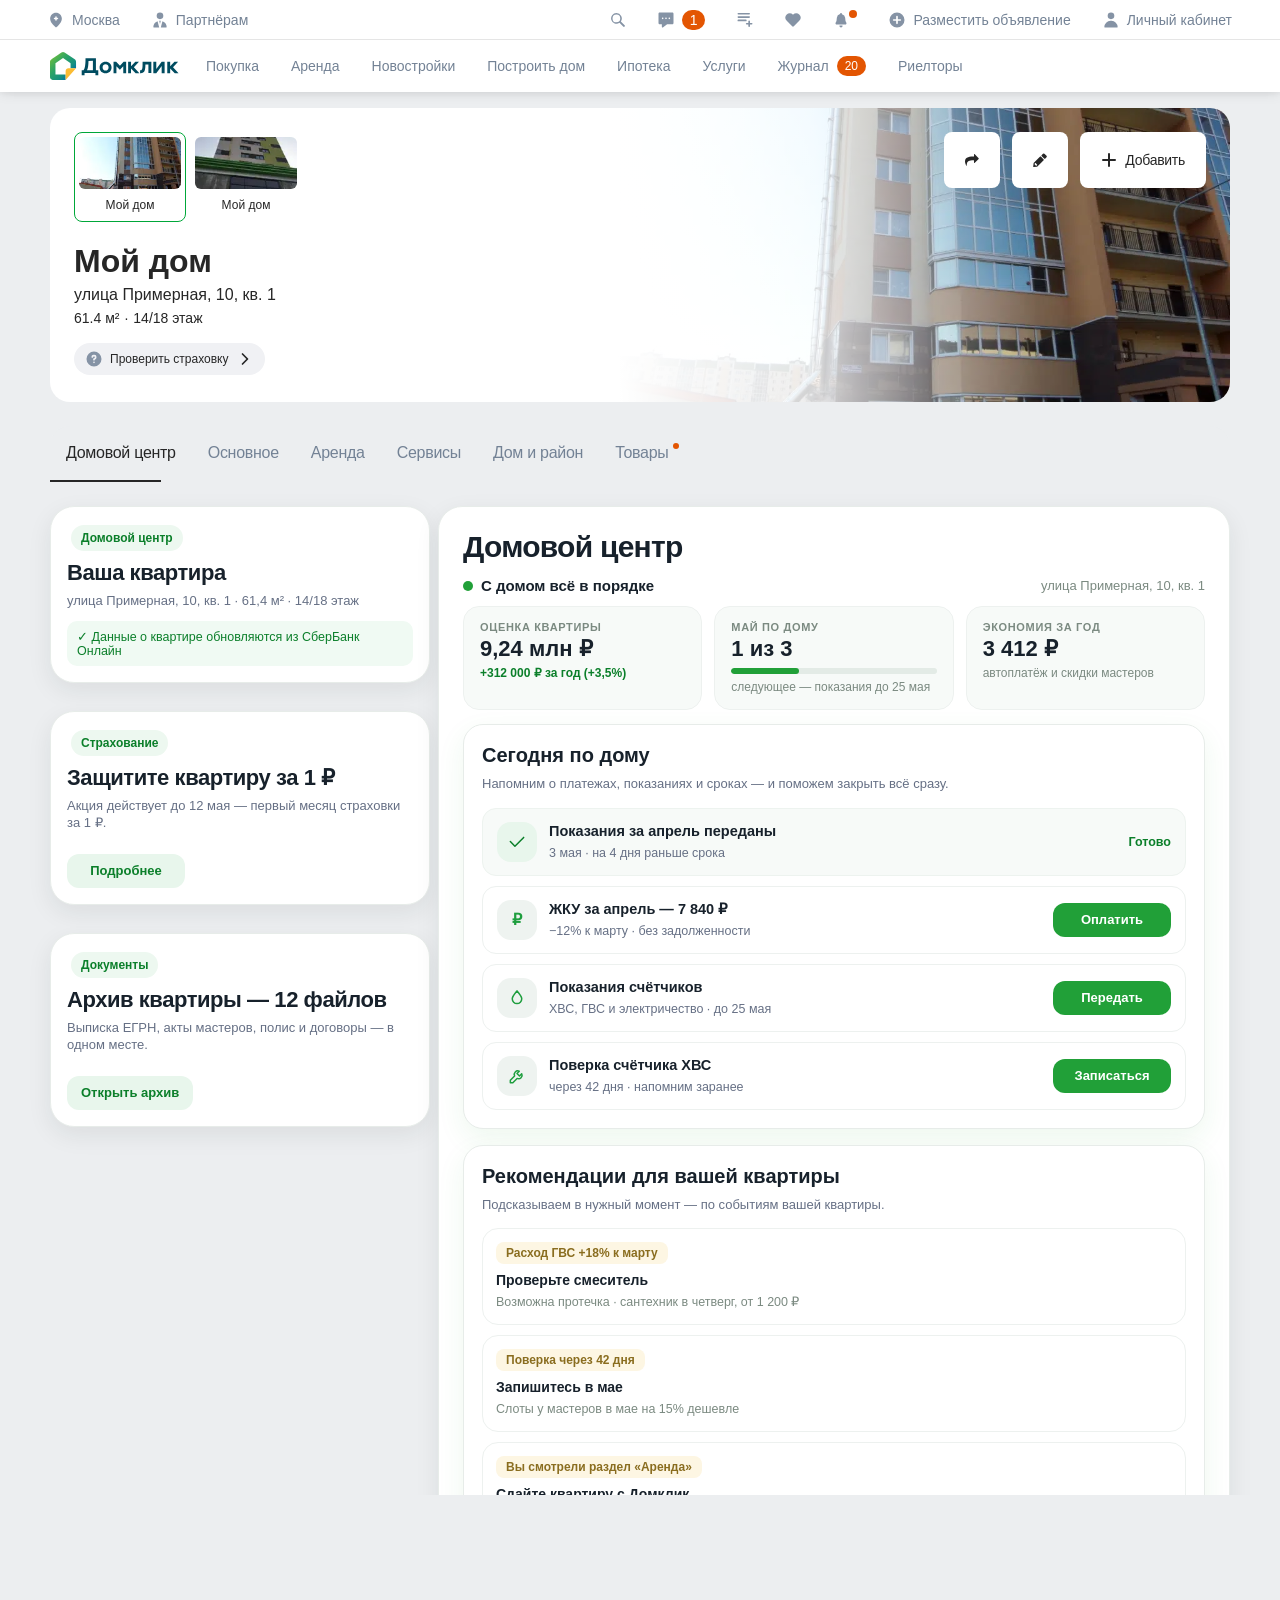
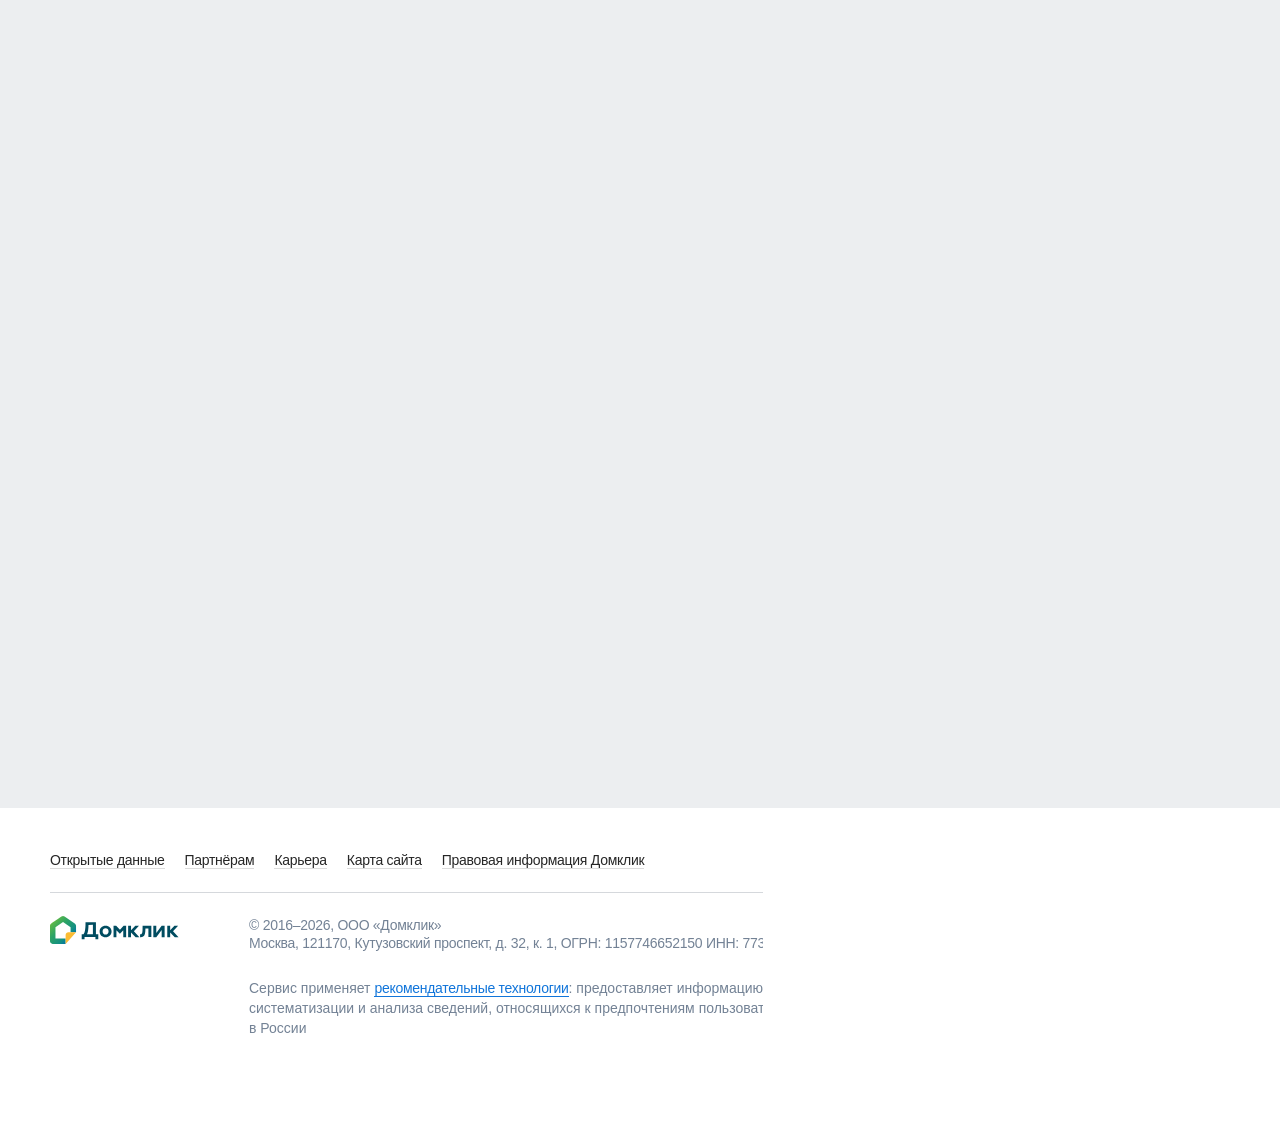
==== commit d6ac667d: "Mobile: content-first card order (flat via display:contents + order)" ====
--- a/prototype/domclick_myhome_client.html
+++ b/prototype/domclick_myhome_client.html
@@ -224,10 +224,16 @@
   [class*="tabs-head"]::before,[class*="tabs-head"]::after{display:none!important;content:none!important;}
   .S294i,nav.z2DlB,.tabs-tabs-d69-16-1-0,[class*="tabs-head"]{
     border-radius:0!important;background:#fff!important;box-shadow:none!important;}
-  /* колонки aside+main складываем в столбец */
-  .f7T8t{display:block!important;}
-  .Xaae9{position:static!important;width:100%!important;max-width:none!important;}
-  .f7T8t>div{width:100%!important;max-width:none!important;}
+  /* колонки в один столбец и пересортировка карточек под мобильный сценарий */
+  .f7T8t{display:flex!important;flex-direction:column!important;gap:12px!important;}
+  .Xaae9,section.Q619h,.oc-after-wrap{display:contents!important;}
+  .Xaae9{position:static!important;}
+  .oc-aside-card:not(.oc-ins){order:1;}
+  section.oc-after-card:not(#oc-flow-jku){order:2;}
+  .oc-card-ins{order:3;}
+  section#oc-flow-jku{order:4;}
+  .oc-card-docs{order:5;}
+  .oc-aside-card,.oc-after-card{width:auto!important;max-width:none!important;margin:0!important;}
   main.EMAJl{padding-left:12px!important;padding-right:12px!important;}
   /* табы: горизонтальная прокрутка вместо переноса */
   .tabs-buttons-fc1-16-1-0{overflow-x:auto;flex-wrap:nowrap!important;white-space:nowrap;
@@ -308,7 +314,7 @@
 <p class="oc-aside-text">улица Примерная, 10, кв. 1 · 61,4 м² · 14/18 этаж</p>
 
 
-<div class="oc-sync">✓ Данные о квартире обновляются из СберБанк Онлайн</div></div><div class="oc-aside-card oc-ins"><div class="oc-aside-kicker">Страхование</div><h3 class="oc-aside-title">Защитите квартиру за 1 ₽</h3><p class="oc-aside-text">Акция действует до 12 мая — первый месяц страховки за 1 ₽.</p><em class="oc-cta oc-cta-light">Подробнее</em></div><div class="oc-aside-card oc-ins"><div class="oc-aside-kicker">Документы</div><h3 class="oc-aside-title">Архив квартиры — 12 файлов</h3><p class="oc-aside-text">Выписка ЕГРН, акты мастеров, полис и договоры — в одном месте.</p><em class="oc-cta oc-cta-light">Открыть архив</em></div>
+<div class="oc-sync">✓ Данные о квартире обновляются из СберБанк Онлайн</div></div><div class="oc-aside-card oc-ins oc-card-ins"><div class="oc-aside-kicker">Страхование</div><h3 class="oc-aside-title">Защитите квартиру за 1 ₽</h3><p class="oc-aside-text">Акция действует до 12 мая — первый месяц страховки за 1 ₽.</p><em class="oc-cta oc-cta-light">Подробнее</em></div><div class="oc-aside-card oc-ins oc-card-docs"><div class="oc-aside-kicker">Документы</div><h3 class="oc-aside-title">Архив квартиры — 12 файлов</h3><p class="oc-aside-text">Выписка ЕГРН, акты мастеров, полис и договоры — в одном месте.</p><em class="oc-cta oc-cta-light">Открыть архив</em></div>
 <div class="zJtED"><div class="rUqXQ"><div class="PnNyO Nd0f5"><div class="k7_oR"><div class="DwZ6P"><div class="CYQeb"><h3 class="ilXEX">Успейте защитить квартиру за 1 ₽</h3><p class="EOeg1">Акция действует до 12 мая</p></div><div class="picture-picture-f61-5-0-6 UKkuY" style="width: 84px; height: 84px;"><picture class="picture-pictureContent-486-5-0-6"><img alt="" class="picture-image-object-fit--fill-3ef-5-0-6" height="84" loading="eager" src="../Основное_files/insurance-promo-one-ruble.webp" style="object-position: 50% 50%;" width="84"/></picture></div></div><div class="eERJF"><button class="btn-root-119-19-4-2 btn-primary-a30-19-4-2 btn-medium-fdc-19-4-2 btn-typeButtonReset-268-19-4-2 btn-fluid-af4-19-4-2 btn-withContainer-203-19-4-2" tabindex="0" type="button"><span class="btn-text-398-19-4-2">Застраховать</span></button></div></div></div></div><div class="OHimn"><div class="rUqXQ"><div class="PnNyO Nd0f5"><div class="mcXPY GqeIx"><h4 class="PlvDu">Сгенерируйте интерьер</h4><div class="QK12s qWsqY"><div class="picture-picture-f61-5-0-6" style="width: 16px; height: 16px;"><picture class="picture-pictureContent-486-5-0-6"><img alt="" class="picture-image-object-fit--fill-3ef-5-0-6" height="16" loading="eager" src="../Основное_files/kandinsky.webp" style="object-position: 50% 50%;" width="16"/></picture></div></div></div><button class="xs6N8"></button></div></div></div></div><div class="AvTCN"><div class="RerNI"><div class="hnwsw"><div class="mJUwv"><img alt="" class="EKU8d" src="[data-uri]"/><div><p class="AGPw2">Синхронизировать данные о недвижимости со СберБанк Онлайн</p><div class="phYZQ"><button class="btn-root-119-19-4-2 btn-transparent-a22-19-4-2 btn-small-1ac-19-4-2 btn-typeButtonReset-268-19-4-2 btn-withContainer-203-19-4-2" tabindex="0" type="button"><span class="btn-text-398-19-4-2">Подробнее</span></button></div></div></div><button aria-label="Закрыть виджет" class="Y5UZz"><div class="icon-root-864-7-0-5 b6WLw"><svg fill="none" viewbox="0 0 16 16" xmlns="http://www.w3.org/2000/svg"><path d="M3.41 2A1 1 0 0 0 2 3.41L6.59 8 2 12.59A1 1 0 1 0 3.41 14L8 9.41 12.59 14A1 1 0 0 0 14 12.59L9.41 8 14 3.41A1 1 0 0 0 12.59 2L8 6.59 3.41 2z" fill="currentColor"></path></svg></div></button></div></div></div></div><section class="Q619h">
 <div class="oc-after-wrap">
 <section class="oc-after-card oc-proposed">
